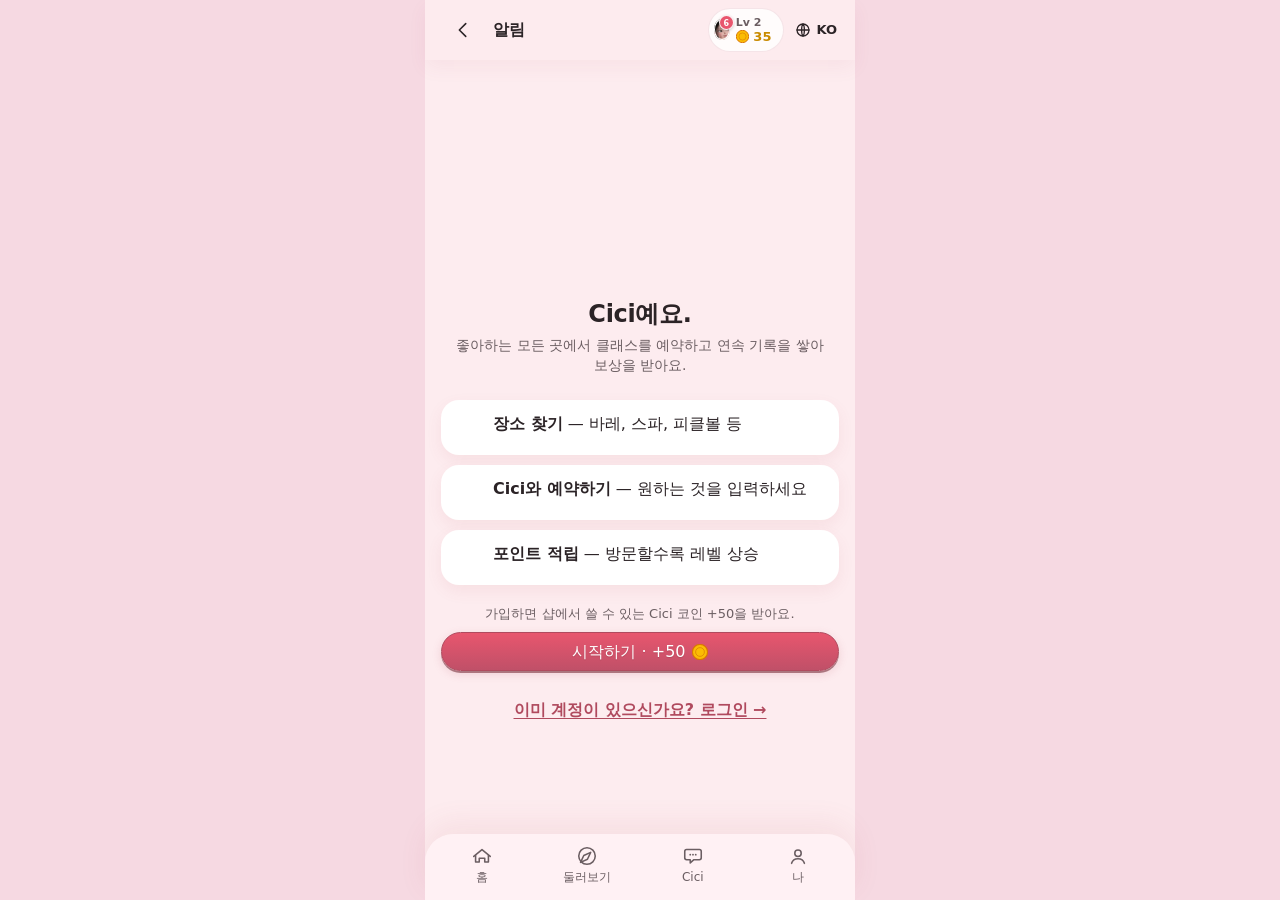
==== platform-app.html @ fe496bf2 "Replace the Studio outfit with Glow. The level-2 look now uses the Glow still and video_7.mp4. Its u" ====
<!doctype html>
<html lang="en">
<head>
<meta charset="utf-8">
<meta name="viewport" content="width=device-width,initial-scale=1,viewport-fit=cover">
<title>Cici · multi-store member app (prototype)</title>
<meta name="description" content="Clickable prototype: one member account across many small businesses, booking by tap, sentence or demo call. Sample data only.">
<style>
:root{--cream:#F7F1EA;--card:#FFFDF9;--ink:#2B2326;--sub:#6B5E62;--rasp:#B04A5E;--raspd:#8E3346;--pink:#E98597;--mint:#A8D5C2;--line:#E3D7CC;--tint:#F6E3E7}
*{box-sizing:border-box}
html,body{margin:0;background:#EDE3D8;color:var(--ink);font:16px/1.45 system-ui,-apple-system,"Segoe UI",Roboto,"Noto Sans","Noto Sans KR","Apple SD Gothic Neo",sans-serif;-webkit-text-size-adjust:100%}
#app{max-width:430px;margin:0 auto;min-height:100vh;background:var(--cream);position:relative;padding-bottom:88px}
.skip{position:absolute;left:8px;top:8px;z-index:60;transform:translateY(-200%);min-height:44px;display:inline-flex;align-items:center;background:#fff;color:#3A2E31;padding:10px 16px;border-radius:12px;font-weight:700;text-decoration:underline;white-space:nowrap}.skip:focus{transform:none;outline:3px solid #B04A5E;outline-offset:2px}
header.top{position:sticky;top:0;z-index:5;display:flex;align-items:center;justify-content:space-between;gap:8px;padding:8px 12px 8px 16px;background:rgba(247,241,234,.97);border-bottom:1px solid var(--line)}
.brand{display:flex;align-items:center;gap:8px;font-weight:700;min-width:0}
.brand .nm{width:30px;height:30px;border-radius:10px;background:var(--rasp);color:#fff;display:grid;place-items:center;font-size:15px;flex:none}
.brand span.t{white-space:normal;overflow-wrap:anywhere;line-height:1.2}
.tr{display:flex;gap:4px;flex:none}
.icb{min-width:44px;min-height:44px;border-radius:999px;border:0;background:transparent;display:inline-flex;align-items:center;justify-content:center;gap:4px;position:relative;color:var(--ink);font-weight:600;font-size:13px}
.icb:hover{background:#EFE4DA}
.badge{position:absolute;top:5px;right:5px;min-width:18px;height:18px;border-radius:9px;background:var(--rasp);color:#fff;font-size:11px;line-height:18px;text-align:center;padding:0 4px}
.hud{display:inline-flex;align-items:center;gap:6px;background:rgba(255,255,255,.82);backdrop-filter:blur(6px);-webkit-backdrop-filter:blur(6px);border-radius:99px;padding:5px 12px 5px 5px;border:1.5px solid rgba(176,74,94,.13);cursor:pointer;min-height:44px;font:inherit;color:inherit;vertical-align:middle}
.hud:hover{background:rgba(255,255,255,.95)}
.hud-av{width:34px;height:34px;border-radius:50%;background:#fbe4dd url(assets/nari-cut/thinking.webp) 55% 20%/200% no-repeat;color:transparent;overflow:hidden;border:1.5px solid #fff;flex:none}
.hud-av.frame-silver{outline:2px solid #a8a8b8;outline-offset:1px}
.hud-av.frame-gold{outline:2px solid #E9B44C;outline-offset:1px}
.hud-av.frame-rainbow{outline:2px solid #a855f7;outline-offset:1px}
.hud-av.frame-fire{outline:2px solid #e85c20;outline-offset:1px}
.hud-meta{display:flex;flex-direction:column;line-height:1.2;text-align:left}
.hud-lv{font-size:11px;font-weight:700;color:var(--sub)}
.hud-coin{font-size:13px;font-weight:800;color:#c98b00}
.coin-ic{display:inline-block;width:1em;height:1em;vertical-align:-.15em;flex:none}
.hud-av-wrap{position:relative;flex:none}
.hud-badge{position:absolute;top:-3px;right:-4px;min-width:15px;height:15px;border-radius:99px;background:#E8566E;color:#fff;font-size:8px;font-weight:900;line-height:15px;text-align:center;padding:0 3px;border:1.5px solid rgba(255,255,255,.9);box-shadow:0 1px 3px rgba(0,0,0,.2)}
main{padding:12px 16px 28px;outline:none}
h1{font-size:22px;line-height:1.25;margin:6px 0 12px}
h2{font-size:17px;margin:24px 0 10px;display:flex;justify-content:space-between;align-items:center;gap:8px}
h3{font-size:15px;margin:0 0 4px}
p{margin:0 0 8px}
.sub{color:var(--sub);font-size:14px}
.sm{font-size:13px}
.card{background:var(--card);border:1px solid var(--line);border-radius:18px;padding:14px}
.stack>*+*{margin-top:10px}
.row{display:flex;align-items:center;gap:10px}
.row.top{align-items:flex-start}
.grow{flex:1;min-width:0}
.wrap{flex-wrap:wrap}
button{font:inherit;color:inherit;cursor:pointer}
a{color:var(--rasp)}
.btn{min-height:38px;padding:7px 16px;border-radius:999px;border:1.5px solid var(--rasp);background:var(--rasp);color:#fff;font-weight:500;display:inline-flex;align-items:center;justify-content:center;gap:6px;text-decoration:none}
.btn:hover{background:var(--raspd);border-color:var(--raspd)}
.btn.sec{background:var(--card);color:var(--raspd)}
.btn.sec:hover{background:var(--tint)}
.btn.sec.dk{color:#8E3346} /* PR16 P3: staff Mark attended text >= 4.5:1 */
.btn.ghost{border-color:var(--line);background:var(--card);color:var(--ink);font-weight:500}
.btn.full{width:100%}
.btn[disabled]{opacity:.55;cursor:not-allowed}
.btn.pvoff[disabled]{opacity:1;background:#EFE4DA;border-color:#EFE4DA;color:#2B2326}
.pv-why{color:#8E3346;font-weight:650}
button.tile[aria-pressed=true]{border:1.5px solid var(--rasp);background:var(--tint)}
.link{min-width:44px;background:none;border:0;color:var(--rasp);font-weight:650;min-height:44px;padding:0 4px;text-decoration:underline;text-underline-offset:3px}
.chips{display:flex;gap:8px;flex-wrap:wrap}
.scroll{display:flex;gap:10px;overflow-x:auto;padding:2px 2px 6px;scroll-snap-type:x proximity;margin:0 -16px;padding-left:16px;padding-right:16px}
.chip{min-height:44px;min-width:44px;justify-content:center;padding:8px 14px;border-radius:999px;border:1px solid var(--line);background:var(--card);display:inline-flex;align-items:center;gap:6px;font-size:14px;text-align:left}
.chip:hover{border-color:var(--rasp)}
.scroll .chip{flex:none;white-space:nowrap}
.chip[aria-pressed=true]{border:1.5px solid var(--rasp);background:var(--tint);color:#74283A;font-weight:650}
:focus-visible{outline:3px solid #1F5FAD;outline-offset:2px}
.tag{display:inline-block;font-size:12px;font-weight:650;padding:2px 8px;border-radius:999px;background:#EFE4DA;color:var(--ink);white-space:nowrap}
.tag.ok{background:var(--mint)}
.tag.warn{background:#F3DFC4}
.tag.sp{background:#EDE6F2}
.slogo{display:inline-grid;place-items:center;width:38px;height:38px;border-radius:12px;color:#fff;font-weight:750;font-size:13px;flex:none;letter-spacing:.3px;overflow:hidden}
.slogo.lg{width:54px;height:54px;border-radius:16px;font-size:17px}
.slogo img{width:100%;height:100%;object-fit:cover;display:block}
.ico{width:22px;height:22px;stroke:currentColor;fill:none;stroke-width:1.7;stroke-linecap:round;stroke-linejoin:round;flex:none}
.ico.s{width:18px;height:18px}
nav.tabs{position:fixed;bottom:0;left:50%;transform:translateX(-50%);width:100%;max-width:430px;display:flex;background:var(--card);border-top:1px solid var(--line);padding-bottom:env(safe-area-inset-bottom);z-index:6}
nav.tabs button{flex:1;min-width:0;min-height:62px;border:0;background:none;display:flex;flex-direction:column;align-items:center;justify-content:center;gap:2px;font-size:12px;color:var(--sub)}
nav.tabs button span{white-space:nowrap;max-width:100%}
nav.tabs button[aria-current=page]{color:var(--rasp);font-weight:750}
nav.tabs button{position:relative}.tdot{position:absolute;top:9px;left:calc(50% + 8px);width:9px;height:9px;border-radius:50%;background:var(--rasp)}
.chips.slim{margin:8px 0 6px;flex-wrap:nowrap;overflow-x:auto}.ndiv{text-align:center;font-size:12px;color:var(--sub);margin:10px 0;border-top:1px solid var(--line);padding-top:8px}
.bkrow.hi{outline:2px solid var(--rasp);outline-offset:4px;border-radius:12px}.acts.wrap{display:flex;flex-wrap:wrap;gap:8px;margin-top:8px}.contact{display:flex;gap:8px;width:100%}.contact>.btn{flex:1 1 0;min-width:0;white-space:normal;line-height:1.2;font-size:14px;padding-left:8px;padding-right:8px}
.stars{display:flex;gap:4px}.star{min-width:44px;min-height:44px;border:1px solid var(--line);border-radius:12px;background:var(--card);display:inline-flex;align-items:center;justify-content:center;color:var(--sub)}.star[aria-checked=true]{border-color:var(--rasp)}.star .ico.on{fill:var(--rasp);stroke:var(--rasp)}
nav.tabs button[aria-current=page] .ico{stroke-width:2.2}
/* hero scene card: posters have backgrounds, so they live inside a rounded frame */
.scene{display:flex;gap:0;overflow:hidden;padding:0;border-radius:22px;background:linear-gradient(135deg,#FBEFEA,#F3E7DA)}
.scene .pic{width:42%;max-width:160px;min-height:170px;background:#EFE3D6;flex:none;position:relative}
.scene .pic img,.scene .pic video{position:absolute;inset:0;width:100%;height:100%;object-fit:cover;object-position:50% 18%}
.scene .txt{padding:16px 14px;display:flex;flex-direction:column;justify-content:center;gap:6px;min-width:0}
.scene .who{font-size:12px;font-weight:700;color:var(--raspd);letter-spacing:.4px;text-transform:uppercase}
.scene .bow{position:absolute;right:8px;top:8px;width:26px;height:26px}
.av{width:40px;height:40px;border-radius:50%;overflow:hidden;flex:none;background:#EFE3D6;border:2px solid #fff;box-shadow:0 0 0 1px var(--line)}
.av img{width:100%;height:100%;object-fit:cover;object-position:50% 12%}
.place{min-width:150px;max-width:170px;scroll-snap-align:start;border:1px solid var(--line);background:var(--card);border-radius:18px;padding:12px;text-align:left;display:flex;flex-direction:column;gap:6px;min-height:118px;position:relative}
.place:hover{border-color:var(--rasp)}
.place .n{font-weight:700;font-size:14px;line-height:1.25}
.place .dot{position:absolute;top:10px;right:10px;width:9px;height:9px;border-radius:50%;background:var(--rasp)}
.place.add{align-items:center;justify-content:center;border-style:dashed;color:var(--rasp);font-weight:700;min-width:110px}
.up{display:flex;gap:10px;align-items:flex-start;padding:12px 0;border-top:1px solid var(--line)}
.up:first-child{border-top:0;padding-top:0}
.up .acts{display:flex;gap:6px;flex-wrap:wrap;margin-top:8px}
.mis{display:flex;align-items:center;gap:10px;padding:8px 0;border-top:1px solid var(--line)}
.mis:first-of-type{border-top:0}
.mis .ck{width:28px;height:28px;border-radius:50%;border:2px solid var(--line);display:grid;place-items:center;flex:none}
.mis.done .ck{background:var(--mint);border-color:var(--mint)}
.mis.done .mt{text-decoration:line-through;color:var(--sub)}
.bar{height:10px;border-radius:5px;background:#EADFD4;overflow:hidden}
.bar i{display:block;height:100%;background:var(--rasp);border-radius:5px}
.week{display:flex;gap:6px}
.week span{flex:1;text-align:center;font-size:11px;color:var(--sub)}
.week b{display:block;height:24px;border-radius:8px;background:#EADFD4;margin-bottom:3px}
.week b.on{background:var(--mint)}
.week b.rest{background:repeating-linear-gradient(45deg,#D6EADF,#D6EADF 4px,#EEF6F1 4px,#EEF6F1 8px)}
.pol{display:grid;grid-template-columns:auto 1fr;gap:6px 10px;font-size:14px;margin:0}
.pol dt{color:var(--sub)}.pol dd{margin:0;font-weight:600}
.ytiles{display:grid;grid-template-columns:repeat(3,1fr);gap:10px;margin-top:12px}
.ytile{display:flex;flex-direction:column;align-items:flex-start;gap:4px;min-height:104px;padding:14px 12px;border:0;border-radius:20px;background:var(--card);box-shadow:0 4px 16px rgba(176,74,94,.07);font:inherit;color:inherit;text-align:left}
.ytile .ico{color:#B04A5E;width:26px;height:26px}.ytile b{font-size:15px;line-height:1.2}
.pgh{margin:4px 0 8px;font-size:22px}.seg{margin-bottom:10px}
.pv-c{display:block;padding:4px 0}.pv-c+.pv-c{border-top:1px solid var(--line);padding-top:12px}.pv-c .vtx{width:100%}.pv-c .vuse{margin-top:10px}.pv-c .vcan{display:block;margin:6px auto 0;min-height:44px;font-size:14px;padding:6px 14px}
.svc{display:flex;align-items:center;gap:10px;padding:10px 12px;border:1px solid var(--line);border-radius:14px;background:var(--card);width:100%;text-align:left;min-height:56px}
.svc:hover{border-color:var(--rasp)}
.svc .pr{font-weight:700;white-space:nowrap}
.slot{display:flex;align-items:center;gap:10px;width:100%;text-align:left;padding:10px 12px;border:1px solid var(--line);border-radius:14px;background:var(--card);min-height:56px}
.slot:hover{border-color:var(--rasp)}
.slot .tm{font-weight:750;font-size:17px;min-width:56px}
.slot[disabled]{opacity:.6;cursor:not-allowed}
.opt{margin:12px 0 4px;font-size:13px;font-weight:700;color:var(--sub)}
.sheet-bg{position:fixed;inset:0;background:rgba(43,35,38,.45);display:flex;align-items:flex-end;justify-content:center;z-index:20}
.sheet{background:var(--cream);width:100%;max-width:430px;max-height:90vh;overflow:auto;border-radius:22px 22px 0 0;padding:14px 16px 22px;box-shadow:0 -8px 30px rgba(0,0,0,.12)}
.sheet .hd{display:flex;align-items:center;gap:10px;margin-bottom:10px}
.sheet .hd h2{margin:0;flex:1;font-size:18px}
.storebar{display:flex;align-items:center;gap:10px;padding:10px 12px;border-radius:14px;color:#fff}
.storebar .sn{font-weight:750}
.storebar .sa{font-size:13px;opacity:.95}
.conf{display:grid;grid-template-columns:auto 1fr;gap:8px 12px;font-size:14px;margin:12px 0}
.conf dt{color:var(--sub)}.conf dd{margin:0;font-weight:600}
.conf .tot{font-size:18px;font-weight:800}
.toast{position:fixed;left:50%;transform:translateX(-50%);bottom:88px;z-index:30;background:var(--ink);color:#fff;border-radius:14px;padding:6px 6px 6px 14px;display:flex;align-items:center;gap:8px;max-width:400px;width:calc(100% - 24px);box-shadow:0 6px 20px rgba(0,0,0,.2)}
.toast[hidden]{display:none}
.toast .tx{flex:1;font-size:14px;padding:6px 0}
.toast button{min-height:44px;border:0;background:transparent;color:#FFD3DC;font-weight:750;padding:0 12px;text-decoration:underline}
.chatbox{display:flex;gap:8px;align-items:flex-end}
.helpft{display:flex;justify-content:center;margin:2px 0 0}.helplink{min-height:44px;min-width:44px;padding:0 12px;border:0;background:none;color:#5E5357;font:inherit;font-size:13px;text-decoration:underline;text-underline-offset:3px}.helplink:focus-visible{outline:3px solid #3A2E31;outline-offset:2px}
.sosbar{display:flex;align-items:center;justify-content:space-between;gap:8px;margin:0 0 8px;padding:0 0 0 12px;border:1px solid #D9C7BF;border-radius:999px;background:#FBF6F1;color:#3A2E31;font-size:13px;line-height:1.2}
.sosbar span{min-width:0;padding:4px 0}
.sosbtn{flex:none;min-height:44px;min-width:44px;padding:0 14px;border-radius:999px;border:0;background:#B04A5E;color:#fff;font-weight:700;font-size:13px;white-space:nowrap}
.sosbtn:focus-visible,.sosmini:focus-visible{outline:3px solid #3A2E31;outline-offset:2px}
.sosmini{display:block;min-height:44px;margin:2px 0 -8px;padding:12px 0;line-height:1.3;border:0;background:none;color:#8A3446;font-size:12px;text-align:left}
.chatbox textarea,.inp{flex:1;min-width:0;text-overflow:ellipsis;min-height:48px;max-height:120px;border:1.5px solid #F0C9D3;border-radius:22px;padding:12px 14px;background:#FFFBFC;font:inherit;resize:none;color:var(--ink);box-shadow:0 1px 2px rgba(176,74,94,.04)}
.chatbox textarea:focus,.inp:focus{border-color:#E8A0B0;outline:2px solid #E98597;outline-offset:3px;box-shadow:0 0 0 4px rgba(233,133,151,.22)}
.send{min-width:48px;min-height:48px;border-radius:50%;border:0;background:var(--rasp);color:#fff;display:grid;place-items:center}
.thread{display:flex;flex-direction:column;gap:10px;margin:12px 0}
.msg{max-width:88%;padding:10px 13px;border-radius:22px;font-size:15px}
.msg.me{align-self:flex-end;background:var(--rasp);color:#fff;border-radius:22px;box-shadow:0 6px 16px rgba(142,51,70,.16)}
.msg.n{align-self:flex-start;background:#fff;border:0;border-radius:22px;box-shadow:0 8px 20px rgba(176,74,94,.10)}
.nrow{display:flex;gap:8px;align-items:flex-end;align-self:flex-start;max-width:96%}
.nrow .av{width:32px;height:32px}
.mcard{margin-top:8px;border:1px solid var(--line);border-radius:14px;padding:10px;background:var(--cream)}
.mcard.care{border-color:#C9B9AE;background:#FBF6F1}
.src{font-size:12px;color:var(--sub);margin-top:6px}
.mchips{display:flex;flex-wrap:wrap;gap:6px;margin:4px 0 0 40px}
.demo{display:inline-flex;align-items:center;gap:6px;font-size:12px;font-weight:700;color:#5A4A2C;background:#F3E6C9;padding:3px 9px;border-radius:999px}
.spons{}
.scroll{scrollbar-width:none}.scroll::-webkit-scrollbar{display:none}
.dinit span{font-size:26px;font-weight:800;letter-spacing:1px;color:#3A2E31}
.splabel{font-size:12px;font-weight:650;color:#6B5E62}
.dsearch{display:flex;gap:8px;align-items:center}.dsearch .inp{flex:1;min-width:0}
.cover{height:84px;border-radius:18px 18px 0 0;margin:-14px -14px 12px;position:relative}
.qr{width:180px;height:180px;margin:12px auto;display:block;background:#fff;padding:10px;border-radius:12px;border:1px solid var(--line)}
.vf{height:220px;border-radius:18px;background:#2B2326;position:relative;margin:8px 0 12px;display:grid;place-items:center;color:#F7F1EA;font-size:14px;text-align:center;padding:20px}
.vf:before{content:"";position:absolute;inset:40px 70px;border:3px solid #F7F1EA;border-radius:16px;opacity:.85}
.tiles{display:grid;grid-template-columns:repeat(2,1fr);gap:10px}
.tile{border:1px solid var(--line);border-radius:16px;padding:12px;background:var(--card);display:flex;flex-direction:column;gap:6px;min-height:104px}
.tile .ic{width:40px;height:40px;border-radius:12px;background:#F2E8DE;display:grid;place-items:center;color:var(--raspd)}
.tile .ic .wear-acc{width:30px;height:30px;margin:0;vertical-align:middle}
.tile.lock{background:#F6F0EA;color:var(--sub)}
/* call screen */
.dcard{padding:10px}.dcard.sel{border-color:var(--rasp);box-shadow:0 0 0 2px #F0C9D2}.dhit{display:flex;gap:10px;width:100%;text-align:left;background:none;border:0;padding:0;min-height:44px}.dtx{min-width:0;flex:1;line-height:1.5}
.dphoto{width:92px;height:92px;border-radius:14px;flex:none;display:grid;place-items:center;color:#4A3F42;position:relative}.dphoto .ico{width:30px;height:30px}.adtag{position:absolute;left:6px;top:6px;background:#fff;font-size:11px}
.dmap{width:100%;height:auto;display:block;margin-top:6px}.pin{cursor:pointer}.pin:focus-visible{outline:3px solid #1F5FAD}
.journey{width:100%;height:auto;display:block}
.vh{position:absolute!important;width:1px;height:1px;overflow:hidden;clip:rect(0 0 0 0);white-space:nowrap}
@media (prefers-reduced-motion:no-preference){.sheet{animation:up .22s ease-out}@keyframes up{from{transform:translateY(24px);opacity:.6}to{transform:none;opacity:1}}}
@media (max-width:350px){main{padding:10px 12px 24px}.scroll{margin:0 -12px;padding-left:12px;padding-right:12px}.scene .pic{width:38%}h1{font-size:20px}nav.tabs button{font-size:11px;letter-spacing:-.2px;padding:0 1px}.brand span.t{font-size:15px}.tr .icb{min-width:44px;padding:0 4px}h2{flex-wrap:wrap}.chip{padding:8px 11px}}

/* ===== playful restyle (young, soft blush; raspberry #B04A5E for text/buttons, #E98597 decoration only) ===== */
:root{--cream:#FDECEF;--card:#FFFFFF;--line:#F0D3DB;--tint:#FDE8EE;--bg:#FFFFFF}
html,body{background:#F6D9E2}
#app{background:#FDECEF}
header.top{background:rgba(253,236,239,.96);border-bottom:0;box-shadow:0 8px 18px rgba(176,74,94,.06);z-index:15}
h1{font-weight:850;letter-spacing:-.3px;font-size:24px}
h2{font-weight:800;font-size:18px;margin:28px 0 12px}
.card{border-radius:22px;border:0;box-shadow:0 6px 22px rgba(176,74,94,.08),0 1px 0 rgba(176,74,94,.04);padding:16px}
.btn{border-radius:999px;font-weight:500;background:linear-gradient(180deg,#E8566E 0%,#C05068 100%);box-shadow:0 2px 0 rgba(100,20,35,.5),0 3px 10px rgba(176,74,94,.18);text-shadow:0 1px 1px rgba(0,0,0,.12)}
.btn:active{transform:translateY(1px);box-shadow:0 1px 0 rgba(100,20,35,.5),0 1px 4px rgba(176,74,94,.1)}
.btn:hover:not(:active){background:linear-gradient(180deg,#F06880 0%,#C05068 100%)}
.btn.sec,.btn.ghost{background:var(--card);box-shadow:none;text-shadow:none;font-weight:500}
.btn.sec:active,.btn.ghost:active{transform:none}
.sbtns .sbuy{background:linear-gradient(180deg,#E8566E 0%,#C05068 100%);box-shadow:0 2px 0 rgba(100,20,35,.5);text-shadow:0 1px 1px rgba(0,0,0,.12);font-weight:500}
.sbtns .sbuy:active{transform:translateY(1px);box-shadow:0 1px 0 rgba(100,20,35,.5)}
.sbtns .sequip{background:linear-gradient(180deg,#5a5a6a 0%,#3a3a48 100%);box-shadow:0 2px 0 rgba(0,0,0,.35);font-weight:500}
.sbtns .sequip:active{transform:translateY(1px);box-shadow:0 1px 0 rgba(0,0,0,.35)}
.chip{border-radius:999px;border:1.5px solid var(--line);background:#fff}
.tag{border-radius:999px;background:#FCE4E2}
.tag.ok{background:#D9F0E6}
.svc,.slot,.place,.tile{border-radius:20px;border:0;box-shadow:0 4px 16px rgba(176,74,94,.07)}
.scene{border-radius:24px;background:linear-gradient(135deg,#F8D5DE 0%,#FDECEF 100%);box-shadow:0 10px 30px rgba(233,133,151,.18)}
.scene .pic{background:transparent;width:48%;max-width:190px;min-height:230px}
html{min-height:100%;background:#F6D9E2}
.scene .pic img:not(.cut),.cici-blend{mix-blend-mode:multiply;-webkit-mask-image:radial-gradient(ellipse 72% 78% at 50% 42%,#000 62%,transparent 100%);mask-image:radial-gradient(ellipse 72% 78% at 50% 42%,#000 62%,transparent 100%)}
.scene .pic img:not(.cut){animation:nfloat 4s ease-in-out infinite}
.cut{display:block;background:transparent}
.scene .pic .cut{position:absolute;inset:auto 0 0 0;width:100%;height:100%;object-fit:contain;object-position:50% 100%;mix-blend-mode:normal;-webkit-mask-image:none;mask-image:none}
.nempty .cut{width:auto;height:96px;max-width:96px;object-fit:contain;flex:none}
.nthink .cut{width:40px;height:40px;border-radius:50%;object-fit:cover;object-position:50% 20%;background:#FFE4E8;flex:none}
.nthink.big{flex-wrap:wrap}.nthink.big .cut{width:120px;height:120px;margin-right:calc(100% - 120px);border-radius:0;background:transparent;object-fit:contain;-webkit-mask-image:linear-gradient(#000 80%,transparent);mask-image:linear-gradient(#000 80%,transparent)}
.toast.win{padding-left:8px;background:#fff;color:var(--ink);border:1.5px solid #F3C9D2;box-shadow:0 8px 24px rgba(176,74,94,.22)}.toast.win .tx{font-weight:650}.toast.win button{color:var(--raspd)}.tcut{flex:none;width:56px;height:76px;margin:-30px 0 -4px;display:block}.tcut .cut{width:56px;height:76px;object-fit:contain;object-position:50% 100%}
html:lang(ko) body{word-break:keep-all;overflow-wrap:anywhere}
.cut-note{width:72px;height:auto;flex:none}
/* polish: Cici tab like a chat app (input pinned above the tab bar), store action row */
#view.cici-v{display:flex;flex-direction:column;min-height:calc(100dvh - 60px - 66px - env(safe-area-inset-bottom));padding-bottom:0}
#app:has(#view.cici-v){padding-bottom:calc(66px + env(safe-area-inset-bottom))}
#view.cici-v .dock{margin-top:auto;position:sticky;bottom:calc(66px + env(safe-area-inset-bottom));z-index:4;margin-left:-16px;margin-right:-16px;padding:8px 16px 0;background:transparent;box-shadow:none;-webkit-backdrop-filter:blur(18px);backdrop-filter:blur(18px)}
#view.cici-v .dock .helplink{color:#3A2E31;background:rgba(255,253,249,.92);border-radius:999px}
@media (max-width:350px){#view.cici-v .dock{margin-left:-12px;margin-right:-12px;padding-left:12px;padding-right:12px}}
.nhero{position:relative;display:flex;flex-direction:column;align-items:center;gap:10px;margin:4px 0 14px;text-align:center}
.nhero-cut{width:auto;height:200px;max-width:60%;object-fit:contain}
.nhero .msg.n{max-width:100%;text-align:center;font-size:16px;line-height:1.45;padding:12px 16px}
.chip.sug{background:#FFF8F9;border:1.5px dashed #E9B3BF;color:#8E3346;font-size:14px;box-shadow:none}
.sacts{display:flex;flex-direction:column;gap:10px}.sact3{display:grid;grid-template-columns:repeat(auto-fit,minmax(0,1fr));gap:8px}
.btn.sact{flex-direction:column;gap:2px;min-height:60px;padding:8px 4px;border-radius:16px;font-size:13px;white-space:nowrap;box-shadow:none;border-color:#F0D3D9;background:#fff;color:var(--ink)}
.btn.sact svg{color:var(--rasp)}
.btn,.chip{white-space:nowrap}
#pv-streak{margin:12px 0}.sk-cici{width:64px;height:64px;object-fit:contain;flex:none}.sk-n{font-size:28px;line-height:1.1;color:#8E3346}
.sk-dots{display:grid;grid-template-columns:repeat(14,minmax(0,1fr));gap:4px;margin-top:10px}.sk-d{aspect-ratio:1;border-radius:50%;border:1.5px solid #D9C3C9;display:flex;align-items:center;justify-content:center;max-width:22px}
.sk-d.on{background:#B04A5E;border-color:#B04A5E}.sk-d.rest{background:#EFE7EA;border-color:#C9B8BE}.sk-d.rest svg{width:70%;height:70%}.sk-d.today{border-style:dashed;border-color:#8E3346}
.sk-kakao{background:#FEE500;color:#191600;border-color:#FEE500}
#wintoast{position:fixed;z-index:16;left:50%;width:min(360px,calc(100% - 24px));transform:translate(-50%,14px);opacity:0;display:flex;align-items:center;gap:10px;padding:8px 14px 8px 8px;border-radius:16px;background:#fff;border:1.5px solid #F3C9D2;box-shadow:0 8px 24px rgba(176,74,94,.22);color:var(--ink);cursor:pointer;transition:transform .28s cubic-bezier(.2,.9,.3,1),opacity .28s}
#wintoast.in{transform:translate(-50%,0);opacity:1}#wintoast[hidden]{display:none}
#wintoast .wthumb{flex:none;width:40px;height:48px}#wintoast .wthumb .cut{width:40px;height:48px;object-fit:contain;object-position:50% 100%}
#wintoast .wtx{display:flex;flex-direction:column;min-width:0}#wintoast .wamt{font-size:17px;color:#B04A5E;line-height:1.2}#wintoast .wwhy{font-size:13px;color:var(--sub);white-space:nowrap;overflow:hidden;text-overflow:ellipsis}

@media (prefers-reduced-motion: reduce){#wintoast{transition:none;transform:translate(-50%,0)}}
/* MVP character-first Home + unlock */
.chome{position:relative;display:block;overflow:hidden;height:380px;padding:0;text-align:center}
#home-cici>video,#home-cici>img{position:absolute;inset:0;width:100%;height:100%;object-fit:cover;object-position:50% 0%;z-index:0}
#home-cici::after{content:"";position:absolute;inset:auto 0 0 0;height:140px;background:linear-gradient(to top,rgba(43,35,38,.45),transparent);z-index:1;pointer-events:none}
.chome .cpic{position:absolute;top:12px;right:12px;width:52px;height:66px;z-index:3}
.chome .cpic .cut,.chome .cpic video,.chome .cpic img{width:100%;height:100%;object-fit:contain}
.chome .cg{font-size:18px}
#home-cici .lvlbar{position:absolute;bottom:0;left:0;right:0;margin:0;border-radius:0;border:0;padding:10px 16px 14px;background:rgba(255,255,255,.12);backdrop-filter:none;box-shadow:none;z-index:3;color:#fff}
#home-cici .lvlbar .sub{color:rgba(255,255,255,.75)}
#home-cici .lvlbar .bar{background:rgba(255,255,255,.25)}
#home-cici .lvlbar .bar i{background:#fff}
.wear-acc{display:inline-block;width:16px;height:16px;vertical-align:-3px;margin-right:4px;flex:none} /* acc-fix: never drawn over Cici's body/face */
.wear-acc.frame{position:absolute;right:0;bottom:0;width:34px;height:34px;margin:0;padding:6px;box-sizing:border-box;border-radius:50%;background:#fff;box-shadow:0 1px 4px rgba(176,74,94,.25)}
.wear-tag{display:inline-flex;align-items:center;min-height:28px;padding:0 10px;border-radius:999px;background:#F6E3E7;color:#8E3346;font-size:13px;font-weight:650}
.lvlbar{margin-top:14px}.lvlbar .bar{margin-top:8px}
.munlock{position:fixed;inset:0;z-index:40;display:flex;align-items:center;justify-content:center;background:rgba(43,35,38,.5);padding:24px}
.munlock .box{background:#FFFDF9;border-radius:20px;padding:18px 16px;max-width:330px;width:100%;text-align:center}
.munlock .cpic{position:relative;width:150px;height:180px;margin:0 auto 6px}.munlock .cpic .cut,.munlock .cpic video,.munlock .cpic img{width:100%;height:100%;object-fit:contain}
.munlock .wear-acc.frame{right:0;bottom:0}
.cav-h{position:relative;display:inline-block}.cav-h .wear-acc{position:absolute;bottom:-4px;right:-6px;top:auto;width:18px;height:18px;margin:0;padding:2px;box-sizing:border-box;border-radius:50%;background:#fff} 
/* post-merge polish */ .ptsbtn{display:inline-flex;align-items:center;gap:4px;max-width:100%;min-height:44px;padding:0;margin:0;border:0;background:none;color:inherit;font:inherit;cursor:pointer;text-align:left}.ptsbtn svg{width:16px;height:16px;flex:none;color:#B04A5E} input.cb44{-webkit-appearance:none;appearance:none;width:44px;height:44px;margin:0 0 0 -10px;flex:none;cursor:pointer;border:0;background:center/22px 22px no-repeat url("data:image/svg+xml,%3Csvg xmlns='http://www.w3.org/2000/svg' viewBox='0 0 22 22'%3E%3Crect x='1' y='1' width='20' height='20' rx='5' fill='%23fff' stroke='%23767676' stroke-width='2'/%3E%3C/svg%3E")} input.cb44:checked{background-image:url("data:image/svg+xml,%3Csvg xmlns='http://www.w3.org/2000/svg' viewBox='0 0 22 22'%3E%3Crect x='0' y='0' width='22' height='22' rx='5' fill='%23B04A5E'/%3E%3Cpath d='M5.5 11.5l3.5 3.5 7.5-8' fill='none' stroke='%23fff' stroke-width='2.5' stroke-linecap='round' stroke-linejoin='round'/%3E%3C/svg%3E")} input.cb44:focus-visible{outline:3px solid #B04A5E;outline-offset:-6px;border-radius:10px}input.cb44:disabled{opacity:.5;cursor:default} .pv-v{flex-wrap:wrap;row-gap:8px}.pv-v>.grow{flex:1 1 170px;min-width:0}.pv-v>.btn{flex:none;white-space:nowrap;margin-left:auto} 
@keyframes wpin{from{transform:scale(.6);opacity:0}to{transform:none;opacity:1}}
body:has(#view.cici-v) .toast{bottom:calc(196px + env(safe-area-inset-bottom))} /* on the Cici tab the toast sits above the docked input */
.scene .who{color:#8E3346}
.msg,.msg.me,.msg.n{border-radius:22px}.msg.n{border:0;background:#fff;box-shadow:0 8px 20px rgba(176,74,94,.10)}
.nrow .msg.n,.nhero .msg.n{position:relative}
.nrow .msg.n::after,.nhero .msg.n::after{content:"";position:absolute;width:14px;height:14px;border-radius:50%;background:#fff;box-shadow:0 6px 8px -4px rgba(176,74,94,.16)}
.nrow .msg.n::after{left:14px;bottom:-5px}
.nhero .msg.n::after{left:50%;top:-6px;transform:translateX(-50%)}
.chome .cg{position:absolute;bottom:72px;left:50%;transform:translateX(-50%);margin:0;padding:10px 18px;background:rgba(255,255,255,.12);border-radius:28px;box-shadow:none;white-space:nowrap;z-index:3;color:#fff;backdrop-filter:none}
.chome .cg::before{display:none}
#home-cici #home-wear{display:none}
.sheet{border-radius:28px 28px 0 0;background:#FFF8F6;animation:sheetup .28s cubic-bezier(.2,.9,.3,1.2)}
.sheet-bg{animation:fadein .2s ease}
#view{animation:viewin .25s ease}
nav.tabs{z-index:15;border-top:0;background:#FFF1F4;box-shadow:0 -12px 28px rgba(176,74,94,.08);border-radius:28px 28px 0 0;padding:6px 6px calc(8px + env(safe-area-inset-bottom));gap:4px}
nav.tabs button{border-radius:18px;min-height:52px}
nav.tabs button[aria-current=page]{background:#fff;color:var(--rasp);box-shadow:0 6px 16px rgba(176,74,94,.14)}
nav.tabs button[aria-current=page] svg{transform:translateY(-1px) scale(1.08);transition:transform .25s cubic-bezier(.3,1.6,.5,1)}
button{transition:transform .15s cubic-bezier(.3,1.6,.5,1)}
button:active:not([disabled]){transform:scale(.94)}
.nempty{display:flex;align-items:center;gap:12px}.nempty img{width:72px;height:96px;object-fit:cover;object-position:50% 15%;flex:none}
.nthink{display:none;align-items:center;gap:8px;margin:6px 0;color:#6B5E62;font-size:14px}.nthink.on{display:flex}
.nthink img{width:40px;height:40px;border-radius:50%;object-fit:cover;object-position:50% 12%;background:#FFE4E8}
.nthink i{width:6px;height:6px;border-radius:50%;background:#E98597;display:inline-block;animation:dot 1s infinite}.nthink i:nth-child(3){animation-delay:.15s}.nthink i:nth-child(4){animation-delay:.3s}
.cheerpop{position:fixed;left:50%;bottom:120px;transform:translateX(-50%);width:140px;z-index:31;pointer-events:none;animation:pop 1.6s cubic-bezier(.3,1.6,.5,1) forwards}
.confetti{position:fixed;inset:0;pointer-events:none;z-index:12;overflow:hidden}.confetti b{position:absolute;top:-12px;width:9px;height:14px;border-radius:3px;animation:fall 1.4s ease-in forwards}
@keyframes nfloat{50%{transform:translateY(-5px)}}@keyframes sheetup{from{transform:translateY(40px);opacity:.4}}@keyframes fadein{from{opacity:0}}@keyframes viewin{from{opacity:.4;transform:translateY(6px)}}
@keyframes dot{50%{transform:translateY(-4px);opacity:.5}}@keyframes pop{0%{transform:translate(-50%,40px) scale(.6);opacity:0}20%{transform:translate(-50%,0) scale(1.05);opacity:1}80%{opacity:1}100%{opacity:0;transform:translate(-50%,-10px)}}
@keyframes fall{to{transform:translateY(105vh) rotate(540deg)}}
@media (prefers-reduced-motion:reduce){*,*::before,*::after{animation:none!important;transition:none!important}.cheerpop,.confetti{display:none}}

/* Discover v2: photo-first cards (sample photos) */
.dfrow{display:flex;gap:8px;align-items:center;margin-top:10px}.dfrow .dchips{flex:1;margin:0 -16px 0 0;padding-left:2px;gap:6px}
.dchips .chip{border:0;background:#F7EEF0;color:#4A3F42;padding:6px 12px;font-size:13.5px;box-shadow:none}.dchips .chip .ico{width:16px;height:16px}
.dchips .chip[aria-pressed=true]{background:#B04A5E;color:#fff;border:0;font-weight:650}
.dfbtn{position:relative;flex:none;border:0;background:#F7EEF0;border-radius:999px;color:#4A3F42}.dfbtn[aria-pressed=true]{background:#B04A5E;color:#fff}
.dfn{position:absolute;top:2px;right:2px;min-width:16px;height:16px;border-radius:8px;background:#fff;color:#8E3346;font-size:11px;font-weight:700;line-height:16px;text-align:center;box-shadow:0 0 0 1px #B04A5E}
.dlist{display:flex;flex-direction:column;gap:14px;margin-top:10px}
.dcard{padding:0;background:none;border:0;box-shadow:none}.dcard.sel .dphoto{box-shadow:0 0 0 3px #B04A5E}
.dhit{display:block;position:relative;width:100%;padding:0;border:0;background:none;text-align:left;border-radius:16px}
.dphoto{width:100%;height:auto;aspect-ratio:16/10;border-radius:16px;overflow:hidden;background:#F7EEF0;display:block;position:relative}
.dimg{width:100%;height:100%;object-fit:cover;display:block}
.dinit{display:grid;place-items:center}
.dov{position:absolute;display:inline-flex;align-items:center;gap:4px;border-radius:999px;font-size:12px;font-weight:650;padding:4px 9px;white-space:nowrap}
.dov.dj{left:10px;top:10px;background:rgba(255,255,255,.94);color:#8E3346}.dov.dj .ico{width:13px;height:13px;fill:#B04A5E;stroke:#B04A5E}
.dov.splabel{left:10px;bottom:10px;background:rgba(43,35,38,.72);color:#fff;font-weight:600;font-size:11.5px}
.dbody{display:flex;align-items:center;gap:10px;padding:8px 2px 0}.dtx{min-width:0;flex:1;line-height:1.35}
.dname{display:block;font-size:16px;overflow-wrap:anywhere}.dmeta{font-size:13px;color:#6B5E62}
@media (max-width:350px){.dfrow .dchips{margin-right:-12px}}
.dslot{flex:none;min-height:44px;min-width:44px;display:inline-flex;align-items:center;gap:4px;padding:0 12px;border-radius:999px;border:1.5px solid #E9B3BF;background:#FFF8F9;color:#8E3346;font-size:13px;font-weight:650;white-space:nowrap}
.dslot .ico{width:14px;height:14px}.dslot:hover{border-color:#B04A5E}.dnone{flex:none}
.cover.hero{height:auto;aspect-ratio:16/9;overflow:hidden;background:#F7EEF0}.himg{width:100%;height:100%;object-fit:cover;display:block}
.hsample{position:absolute;right:10px;bottom:10px;background:rgba(43,35,38,.72);color:#fff;font-size:11.5px;font-weight:600;border-radius:999px;padding:3px 9px}
.sr{position:absolute;width:1px;height:1px;overflow:hidden;clip:rect(0 0 0 0);white-space:nowrap}
.p2room .p2floor{display:flex;gap:12px;align-items:flex-end;background:linear-gradient(180deg,#FBF3EC 0 62%,#EAD9CB 62%);border-radius:14px;padding:10px;min-height:120px}
.p2items{display:flex;flex-wrap:wrap;gap:6px;flex:1;align-items:flex-end}.p2it{display:inline-grid;place-items:center}
.p2char{position:relative;display:inline-block;border-radius:50%;background:radial-gradient(circle at 50% 40%,#fff 0 35%,var(--sk) 36%);overflow:hidden;flex:none}.p2char .cut{width:100%;height:100%;object-fit:contain}
.p2sw{display:inline-block;width:16px;height:16px;border-radius:50%;margin-right:6px;border:1px solid var(--line);vertical-align:-3px}
.p2brand{color:#74283A;font-weight:650}.p2two .btn{min-width:0;white-space:normal}.p2two{display:grid;grid-template-columns:minmax(0,1fr) minmax(0,1fr);gap:8px;margin-top:8px}.p2pts{display:inline-flex;align-items:center;gap:4px;flex-wrap:wrap}.p2ptsic{flex:none}.chip.p2lock{color:var(--sub);background:#F6F0EA}
/* acc-fix: hair is a tint chip, never a shape on the face */ .p2hair{display:inline-block;width:12px;height:12px;border-radius:50%;border:2px solid #fff;box-shadow:0 0 0 1px rgba(142,51,70,.35);margin-right:4px;vertical-align:-2px;flex:none}
#cici-hd-av .p2hair{position:absolute;left:-6px;bottom:-4px;margin:0}
.chome .cpic.p2sk{border-radius:50% 50% 24px 24px}
.p2wrap{position:relative;display:inline-block;flex:none}.p2wrap .p2hair{position:absolute;left:0;bottom:0;margin:0;width:16px;height:16px}.p2wrap .wear-acc{position:absolute;right:0;bottom:0;margin:0;width:22px;height:22px;padding:3px;box-sizing:border-box;border-radius:50%;background:#fff}
/* ===== CICI SHOP ===== */
/* ── Cici Shop ──────────────────────────────────── */
.shop-head{display:flex;align-items:center;justify-content:space-between;margin-bottom:14px}.shop-head h2{margin:0}
.shop-balance{display:inline-flex;align-items:center;gap:5px;background:#fff9e6;border:1.5px solid #E9B44C;border-radius:99px;padding:5px 14px;font-size:14px;font-weight:800;color:#7a5c00}
/* preview panel — shows current equipped look */
.shop-prev{border-radius:22px;padding:14px 16px;margin-bottom:16px;display:flex;align-items:center;gap:14px;position:relative;overflow:hidden;border:1.5px solid rgba(255,255,255,.5)}
.shop-prev .sp-fig{position:relative;width:68px;height:84px;flex:none}
.shop-prev .sp-fig .cut{width:68px;height:84px;object-fit:contain;object-position:50% 100%}
.shop-prev .sp-fig .ccbadge{right:-2px;bottom:0;font-size:14px}
.shop-prev .sp-av{width:48px;height:48px;border-radius:50%;background:#fbe4dd url(assets/nari-cut/thinking.webp) 55% 20%/200% no-repeat;color:transparent;overflow:hidden;border:2px solid #fff;box-shadow:0 2px 8px rgba(0,0,0,.08);flex:none;align-self:center}
.shop-prev .sp-meta{flex:1;min-width:0}
.shop-prev .sp-title{font-size:15px;font-weight:800;margin-bottom:3px}
.shop-prev .sp-sub{font-size:12px;opacity:.65;line-height:1.4}
/* category filter chips */
.shop-cats{display:flex;gap:6px;overflow-x:auto;padding-bottom:2px;margin-bottom:14px;scrollbar-width:none}.shop-cats::-webkit-scrollbar{display:none}
.shop-cats button{flex:none;border:1.5px solid var(--line);background:var(--bg);border-radius:99px;padding:6px 14px;font-size:13px;font-weight:700;color:var(--sub);white-space:nowrap;cursor:pointer}
.shop-cats button.on{background:var(--ink);border-color:var(--ink);color:#fff}
/* item grid */
.shop-grid{display:grid;grid-template-columns:1fr 1fr;gap:10px}
.shop-item{background:var(--bg);border:1.5px solid var(--line);border-radius:18px;padding:10px 10px 12px;display:flex;flex-direction:column;align-items:center;position:relative;overflow:hidden}
.shop-item.owned{border-color:#a8d5b8}
.shop-item.equipped-item{border-color:#E9B44C;box-shadow:0 0 0 3px rgba(233,180,76,.15)}
/* visual swatch — top of each card */
.swatch{width:100%;height:80px;border-radius:12px;margin-bottom:8px;display:flex;align-items:center;justify-content:center;font-size:32px;overflow:hidden;position:relative;flex-shrink:0;background:var(--line)}
.swatch-fav{width:44px;height:44px;border-radius:50%;background:#fbe4dd url(assets/nari-cut/thinking.webp) 55% 20%/200% no-repeat;color:transparent;overflow:hidden}
.swatch-comp{background:var(--tint)}
.swatch-music{background:linear-gradient(135deg,#f5f3ff,#ddd6fe)}
.swatch-boost{background:linear-gradient(135deg,#fefce8,#fde68a)}
.seq-check{position:absolute;top:7px;right:7px;width:20px;height:20px;border-radius:50%;background:#E9B44C;color:#fff;font-size:11px;font-weight:900;display:grid;place-items:center}
.shop-item .snm{font-size:13px;font-weight:800;text-align:center;margin-bottom:3px;line-height:1.2}
.srarity{font-size:10px;font-weight:700;letter-spacing:.05em;text-transform:uppercase;border-radius:99px;padding:2px 7px;margin-bottom:6px}
.srarity.common{background:#e8f4ec;color:#2e6b52}.srarity.rare{background:#dbeafe;color:#1d4ed8}.srarity.epic{background:#f5e8ff;color:#7700cc}
.sprice{font-size:13px;font-weight:800;color:#c98b00;margin-bottom:6px}
.sbtns{display:flex;gap:5px;width:100%}.sbtns button{flex:1;border-radius:99px;border:0;padding:7px 4px;font-size:12px;font-weight:800;cursor:pointer;min-height:36px}
.sbtns .sbuy{background:var(--rasp);color:#fff}.sbtns .sbuy:disabled{background:#ddd;color:#999;cursor:not-allowed}
.sbtns .sequip{background:var(--ink);color:#fff}.sbtns .sunequip{background:transparent;color:var(--sub);border:1.5px solid var(--line)!important}
.sbtns .seqtag{display:flex;align-items:center;justify-content:center;gap:3px;background:#e8f4ec;color:#2e6b52;border-radius:99px;padding:7px 4px;font-size:11px;font-weight:800;flex:1;min-height:36px}
.sboost{background:#fff9e6;border:1.5px solid #E9B44C;border-radius:14px;padding:10px 14px;margin-bottom:12px;display:flex;align-items:center;gap:10px;font-size:13px;font-weight:700}.sboost>span{font-size:20px}
/* ── Look / Wardrobe hero ───────────────────────── */
.look-hero{border-radius:22px;overflow:hidden;position:relative;height:480px;margin-bottom:18px}
.look-hero .lh-vid{position:absolute;inset:0;width:100%;height:100%;object-fit:cover;object-position:top center;display:block}
.look-hero .lh-fig{position:absolute;bottom:0;left:50%;transform:translateX(-50%);height:190px;width:auto}
.look-hero .lh-fig .cut{height:190px;width:auto;display:block;object-fit:contain;object-position:50% 100%}
.look-hero .lh-badge{position:absolute;bottom:16px;left:calc(50% + 30px);font-size:22px;line-height:1;filter:drop-shadow(0 1px 3px rgba(0,0,0,.2))}
.look-hero .lh-chip{position:absolute;top:12px;left:12px;background:rgba(255,255,255,.82);backdrop-filter:blur(8px);-webkit-backdrop-filter:blur(8px);border-radius:99px;padding:4px 12px;font-size:12px;font-weight:700;color:var(--ink)}
.look-hero .lh-av{position:absolute;bottom:14px;right:16px;width:56px;height:56px;border-radius:50%;background:#fbe4dd url(assets/nari-cut/thinking.webp) 55% 20%/200% no-repeat;color:transparent;overflow:hidden;border:2px solid rgba(255,255,255,.9);box-shadow:0 2px 8px rgba(0,0,0,.18)}
.look-hero .lh-outfit{position:absolute;bottom:14px;left:14px;display:flex;align-items:center;gap:5px;background:rgba(0,0,0,.42);backdrop-filter:blur(8px);-webkit-backdrop-filter:blur(8px);color:#fff;border-radius:99px;padding:5px 12px;font-size:11px;font-weight:700;max-width:calc(100% - 100px)}
.look-meta{display:flex;align-items:center;gap:8px;background:var(--card);border-radius:18px;padding:10px 14px;margin-bottom:14px;box-shadow:0 2px 8px rgba(176,74,94,.07)}
.look-meta .lm-name{font-size:15px;font-weight:700;flex:1;color:var(--ink)}
.look-meta .lm-tag{font-size:10px;font-weight:800;background:var(--tint);color:var(--rasp);border-radius:99px;padding:3px 9px;white-space:nowrap}
/* ── Outfit look tiles ───────────────────────── */
.look-tile{position:relative;border-radius:20px;overflow:hidden;background:#f6efe9;border:0;box-shadow:0 4px 16px rgba(176,74,94,.07);padding:0;font:inherit;color:inherit;cursor:pointer;aspect-ratio:2/3;width:100%;display:block}
.look-tile[aria-pressed=true]{outline:2.5px solid var(--rasp);outline-offset:-2px}
.look-tile.lock{cursor:default}
.look-tile img{position:absolute;inset:0;width:100%;height:100%;object-fit:cover;object-position:top center;display:block}
.look-tile-top{position:absolute;top:0;left:0;right:0;padding:10px 8px 28px;background:linear-gradient(to bottom,rgba(255,255,255,.9) 0%,rgba(255,255,255,0) 100%);text-align:center}
.look-tile-bot{position:absolute;bottom:0;left:0;right:0;padding:24px 8px 10px;background:linear-gradient(to top,rgba(255,255,255,.85) 0%,rgba(255,255,255,0) 100%);text-align:center}
.look-tile-wearing{position:absolute;top:8px;right:8px;background:var(--rasp);color:#fff;border-radius:99px;padding:2px 8px;font-size:10px;font-weight:700;line-height:1.6}
.look-tile .lock-veil{position:absolute;inset:0;background:rgba(255,255,255,.5);display:grid;place-items:center;color:var(--sub)}
#look-tiles{grid-template-columns:1fr 1fr}
.cici-act{background:#f6efe9;border-radius:22px;overflow:hidden;margin:0 0 10px;scroll-margin-top:76px}
.cici-act-fig{display:block;width:100%;height:320px;object-fit:contain;background:#f6efe9}
.cici-act-fig.full{height:420px}
@media (prefers-reduced-motion:no-preference){.cici-act-fig{animation:cici-breathe 3.2s ease-in-out infinite}}
@keyframes cici-breathe{50%{transform:scale(1.015)}}
/* companion badge */
.ccstage{position:relative;display:inline-block}.ccbadge{position:absolute;right:-8px;bottom:-4px;font-size:22px;line-height:1;filter:drop-shadow(0 1px 2px rgba(0,0,0,.2));pointer-events:none}
/* avatar initials */
.initav{width:56px;height:56px;border-radius:50%;background:#fbe4dd url(assets/nari-cut/thinking.webp) 55% 20%/200% no-repeat;color:transparent;overflow:hidden;border:2px solid #fff;flex:none}
.initav.frame-silver,.lh-av.frame-silver,.swatch-fav.frame-silver{border:3px solid #a8a8b8;box-shadow:0 0 0 2px #e0e0ea}
.initav.frame-gold,.lh-av.frame-gold,.swatch-fav.frame-gold{border:3px solid #E9B44C;box-shadow:0 0 0 2px #fff3a0}
.initav.frame-rainbow,.lh-av.frame-rainbow,.swatch-fav.frame-rainbow{border:3px solid transparent;background-image:linear-gradient(white,white),linear-gradient(135deg,#f00,#ff0,#0f0,#0ff,#00f,#f0f,#f00);background-origin:border-box;background-clip:padding-box,border-box}
.initav.frame-fire,.lh-av.frame-fire,.swatch-fav.frame-fire{border:3px solid #e85c20;box-shadow:0 0 8px rgba(245,160,64,.53)}
/* onboard */
.onboard-hero{text-align:center;padding:24px 0 16px}.onboard-hero h1{margin:4px 0 6px}
.onboard-vid{width:100%;max-height:260px;object-fit:contain;border-radius:16px;display:block;margin:0 auto}
.onboard-steps{display:flex;flex-direction:column;gap:10px;margin-bottom:20px}
.onboard-step{display:flex;align-items:flex-start;gap:12px;background:var(--bg);border:1px solid var(--line);border-radius:14px;padding:12px}
.onboard-step .num{width:28px;height:28px;border-radius:50%;background:var(--ox);color:#fff;display:grid;place-items:center;font-size:14px;font-weight:800;flex:none}
/* profile edit */
.pedit-form{display:flex;flex-direction:column;gap:12px;margin-top:16px}
.pedit-form .field label{display:block;font-size:12px;font-weight:700;color:var(--sub);margin-bottom:4px}
.pedit-form .field input{width:100%;border:1.5px solid #F0C9D3;border-radius:22px;padding:12px 16px;min-height:48px;font-size:16px;font:inherit;box-sizing:border-box;background:#FFFBFC;box-shadow:0 1px 2px rgba(176,74,94,.04)}
.pedit-form .field input:focus{border-color:#E8A0B0;outline:2px solid #E98597;outline-offset:3px;box-shadow:0 0 0 4px rgba(233,133,151,.22)}
.bar,.week b{background:#F8E4EA}
.icb:hover{background:#F8E4EA}
.btn.pvoff[disabled]{background:#F8E4EA;border-color:#F8E4EA}
.tile.lock,.chip.p2lock{background:#F8E4EA}
.p2room .p2floor{background:linear-gradient(180deg,#FDECEF 0 62%,#F3D5DC 62%)}
.sosbar{border-color:#F0D3DB;background:#FFF6F8}
.mcard.care{border-color:#F0D3DB;background:#FFF6F8}
.munlock .box{background:#FFF8F6}
.onboard-step{border:0;border-radius:18px;background:#fff;box-shadow:0 6px 16px rgba(176,74,94,.08)}
/* gain float */
.gain-float{position:fixed;left:50%;transform:translateX(-50%);bottom:calc(80px + env(safe-area-inset-bottom));display:flex;gap:6px;z-index:50;pointer-events:none}
.gain-pill{background:var(--ox);color:#fff;border-radius:99px;padding:5px 14px;font-size:14px;font-weight:800;animation:gainpop .4s cubic-bezier(.3,1.6,.5,1) both,gainfade 1.8s .4s ease forwards}
.gain-pill.gold{background:#E9B44C;color:#3a2600}
@keyframes gainpop{0%{transform:translateY(10px) scale(.7)}100%{transform:translateY(0) scale(1)}}
@keyframes gainfade{0%{opacity:1;transform:translateY(0)}100%{opacity:0;transform:translateY(-20px)}}
/* you-hero — upper body video banner on You + Settings tabs */
.you-hero{position:relative;width:100%;overflow:hidden;border-radius:0 0 20px 20px;background:#1a0a0f}
.you-hero-vid{width:100%;height:220px;object-fit:cover;display:block}
.you-hero.sm .you-hero-vid{height:140px}
.you-hero-info{position:absolute;bottom:0;left:0;right:0;padding:12px 16px 14px;background:linear-gradient(to top,rgba(0,0,0,.55) 0%,transparent 100%);color:#fff}
.you-hero-name{font-size:18px;font-weight:700;line-height:1.2}
.you-hero-lvl{font-size:13px;opacity:.85;margin-top:2px}
/* bk-modal — booking confirmation with video + glass text layer */
.bk-modal{position:relative;overflow:hidden;border-radius:16px;margin-bottom:12px;background:#1a0a0f}
.bk-modal-vid{width:100%;height:240px;object-fit:cover;display:block}
.bk-modal-glass{padding:14px 16px 16px;background:rgba(255,255,255,.88);backdrop-filter:blur(12px);-webkit-backdrop-filter:blur(12px)}
.bk-modal-glass .who{font-size:13px;font-weight:700;color:var(--ox);margin-bottom:6px}
.bk-modal-glass p{margin:0 0 4px}
</style>
</head>
<body>
<a class="skip" href="#view" id="skipl">Skip to content</a>
<div id="app">
  <header class="top" id="top"></header>
  <main id="view" tabindex="-1"></main>
  <nav class="tabs" id="tabs" aria-label="Main"></nav>
</div>
<div id="sheetRoot"></div>
<div class="toast" id="toast" role="status" aria-live="polite" hidden><span class="tx"></span></div>
<div class="gain-float" id="gainFloat" aria-hidden="true"></div>
<script src="cici-design-share/motion/library.js"></script>
<script>
"use strict";
/* ===== safety logic reused verbatim from mascot3d-app.html (ask-hana-spec §3) ===== */
/* Health words always win: before mood, tips, booking. Word boundaries so "fellow" is not "fell". */
const HEALTH_RE = new RegExp("\\b(" + [
  "aches?", "aching", "achei?ng", "akes?", "acheing", "achy", "head ?ach\\w*", "hed?d?ache\\w*", "backache", "stomach ?aches?", "tummy ?aches?", "sick", "unwell", "nauseo?us", "nausi?ous", "nausea",
  "cramps?", "cramping", "period( pain| cramps)?", "vomm?it\\w*", "puk(e|ed|ing)", "throw(ing|n)? up", "threw up", "migr(a|ai|ia|i|e)ne?s?",
  "fever\\w*", "dizz\\w*", "dizy", "light.?headed", "injur\\w*", "injery", "pain(ful|s)?", "sore", "sprain\\w*", "strain(ed)?", "pulled (a )?muscle", "swollen",
  "pregn?an\\w*", "preg[ae]nt", "postpartum", "post.?partum", "c.?section", "gave birth", "medic(al|ine|ines|ation|ations)", "surgery",
  "chest pains?", "shortness of breath", "out of breath", "breathless", "wheez\\w*", "tight(ness)? (in )?(my )?chest", "chest tight\\w*", "heart ?beat\\w*", "irregular heart", "hit my head", "twist(ed|ing)? (my|an?|the)", "i twisted", "numb(ness|ed)?", "tingl\\w*", "pins and needles", "can.?t breathe", "short of breath", "faint\\w*", "bleed\\w*", "bleeding", "killing me", "concuss\\w*", "ouch", "owie",
  "flu", "covid(.?19)?", "corona", "(have|got|caught|with|getting) (a |the )?(bad |bit of a |head |chest )?cold", "(a|bad|bit of a|head|chest) cold", "pass(ed|ing)? out", "black(ed)? out", "blood pressure", "asthma\\w*", "inhaler",
  "diabet\\w*", "heart (attack|condition|problems?|issues?|rate|racing|palpitations?|surgery)", "palpitations?", "my heart (hurts|races|is racing|pounds)",
  "(feel|feeling|am|i.?m|been|got|getting) ill", "bruis(e|ed|es|ing)",
  "osteo\\w*", "scolio\\w*", "(knee|wrist|ankle|back|neck) brace", "(wearing|wear|in) a brace", "giving birth", "chemo\\w*", "cancer", "radiotherapy", "radiation (therapy|treatment)", "kyphos\\w*", "lordos\\w*", "conditions?", "diagnos\\w*", "arthritis", "anemi\\w*", "anaemi\\w*", "heart skipp\\w*", "skipped (a )?beats?", "anxiety attacks?", "panic attacks?", "panicking", "panicky", "hyperventil\\w*",
  "dislocat\\w*", "torn (acl|muscle|ligament|meniscus|tendon|rotator|hamstring|calf)", "i tore", "acl", "menisc\\w*", "rotator", "whiplash", "shin splints", "splints", "fasciitis", "carpal",
  "jammed (my|a)", "weeks along", "i.?m expecting(?! (a |an |the )?(call|friend|package|parcel|reply|delivery|email|text))", "expecting (a baby|twins)", "conceiv\\w*", "trying to conceive", "had a baby",
  "woozy", "queasy", "(room|head|world) (is |keeps )?spinning", "spinning (head|room)", "tummy (ache|hurts|bug|is|feels|upset)", "upset (tummy|stomach)", "food poisoning",
  "pacemaker", "blood thinners?", "painkillers?", "ibuprofen", "tylenol", "paracetamol", "depress(ed|ion|ive)", "stitch(es)?", "broke (my|a|her|his)", "broken (toe|bone|arm|leg|wrist|finger|nose|rib|ankle|foot|hand)s?", "broken", "fractur\\w*",
  "swollen", "swelling", "swelled", "rolled (my |an? )?(" + "an[ck]+le|ankle|wrist|knee|foot" + ")", "seizures?", "epilep\\w*", "meds", "medicines?", "blood sugar", "hypo(glyc\\w*|thyroid\\w*|tension)", "hypertension",
  "(feel|feeling|i.?m|am|so|very|really) weak", "dehydrat\\w*", "heat ?stroke", "blurr\\w*", "(my|double|bad|blurry) vision", "cough\\w*", "allerg\\w*", "tendin\\w*", "sciatic\\w*", "hernia\\w*",
  "(herniated|slipped|bulging) discs?", "disc (issue|problem|pain)s?", "breast.?feed\\w*", "(i.?m|am|still) nursing", "nursing (mom|mum|baby)", "under the weather", "(feel|feeling|i.?m) (a bit |kinda |a little )?off",
  "not (feeling|feel) (so |very |too )?(well|good|great|right|ok|okay|100)", "don.?t feel (well|good|great|right|ok|okay)", "i fell(?! (in love|asleep|for))", "fell (down|over|off|on)", "i hurt", "hurt (my|myself)"
].join("|") + ")\\b");
const BODY = "an[ck]+le|kne+|wri?st|sholder|shouler|finger|hand|back|knee|neck|shoulder|wrist|hip|ankle|foot|feet|elbow|leg|arm|hamstring|spine|joint|head|stomach|tummy|toe";
const BODY_RE = new RegExp("\\b(" + BODY + ")s?\\b");
const COMPLAINT_RE = /\b(sore|stiff|tight|aches?|clicks?|clicking|pops?|popping|locks?|locking|weak|bad)\b/;
const WENT_RE = new RegExp("\\b(stuck|locked|locking) (my )?(" + BODY + ")s?\\b|\\b(" + BODY + ")s? (is |feels |got |gets |keeps )?(went out|gave out|giving out|stuck|locked|locking up|locked up)\\b|\\b(can.?t|cannot|couldn.?t) (put|bear) (any )?weight on\\b|\\bweight on (my|it)\\b.*\\b(hurt|pain|can.?t)");
const HURTS_RE = new RegExp("\\b(it|that|this|" + BODY + ")s?\\s+(really |still |kinda |so |is )?hurts?\\b");
const URGENT_RE = /\b(emergency|emergencies|ambulance|911|999|sos|call (a |an )?doctor|need a doctor|someone help|please help|help please|help!+)(?=\W|$)|^(i need help|help me|help|need help|i need some help)\W*$|\bhelp me(?! (to )?(book|with|find|choose|pick|cancel|move|change|extend|understand|out with|decide|reschedul\w*|get there|check in|sign|log))\b(?!.*\b(book|class|pass|schedule)\b)/;
function isHealth(s) {
  if (URGENT_RE.test(s)) return true;
  const t = s.replace(/\b(come|be|coming|get|go|going|welcome|i.?m|i am) back\b|\bback to\b|\bbackpack\b|\b(so|that.?s|(that|it|this|class|workout|playlist) (was|is)( so)?) sick\b|\bsick (class|playlist|workout|set)\b|\bcold brew\b|\bair.?condition\w*|\bterms (and|&) conditions\b|\b(pass|booking|cancel\w*|membership|class|weather|studio|road|refund|good|great|mint|perfect|working) conditions?\b|\bconditions? (of|for) (the |my )?(pass|booking|membership|refund|cancel\w*|use|entry)\b|\bin (good|great|bad) condition\b|\bbroken (up|into|down)\b|\bbroke (up|into|down)\b|\bperiod of\b|\bcough drops?\b|\bsick (moves|class|beat|beats)\b|\b(beat|song|music|playlist|set|routine|choreo|class) (was|is) (so )?sick\b|\bdepression era\b|\blocked out\b|\bspinning class\b|\bstuck in (traffic|a meeting|work|the office|line)\b|\b(i.?m|so|totally|im) broke\b|\bbroke (as|af|until|lol)\b|\b(phone|screen|app|card|laptop|car|locker|link|website|site|printer|machine) (is |got |was )?(broke|broken)\b|\bbroken (phone|app|link|screen|card|locker|website|machine)\b|\bsick (of|and tired)\b/g, " ");
  return HEALTH_RE.test(t) || HURTS_RE.test(t) || WENT_RE.test(t) || (BODY_RE.test(t) && COMPLAINT_RE.test(t));
}
const RED_FLAG_RE = /\b(faint(ed|ing|y)?|pass(ed|ing)? out|black(ed)? out|collaps\w*|chest (pain|hurts?|tight\w*|pressure)|heart attack|seizures?|convulsi\w*|heavy bleeding|bleeding (a lot|heavily|badly|won.?t stop)|bleeding heavily|(can.?t|cannot|can not|trouble|hard to|difficulty|struggling to) breath(e|ing)?|short(ness)? of breath|emergency|ambulances?|sos|call (a|the|my) (doctor|dr\.?|gp)|(need|get|see|want) (a|the|my) (doctor|dr\.?) (now|right now|right away|asap|urgently|immediately)|urgent(ly)? (need )?(a )?doctor)(?![\w-])/;
/* ===== platform prototype: sample data only, nothing is sent anywhere ===== */
const RM = window.matchMedia && matchMedia("(prefers-reduced-motion: reduce)").matches;
const A = "assets/mascot3d/";
/* MVP-R1 / OQ1: the character's display name, ONE constant. User decision 2026-10-15: Latin "Cici" in KO too. Typed aliases 씨씨 / 시시 are still understood (CICI_ALIAS_RE). */
const CICI_KO = "Cici";
const CICI_ALIAS_RE = /^\s*(?:cici|씨씨|시시)(?:야|아|님)?\s*[,.!~]*\s*/i;
const CICI = { en: "Cici", vi: "Cici", ko: CICI_KO };
const ciciNm = () => CICI[L] || CICI.en;
/* legacy (pre-rename) name, only used to recognise threads saved by older builds (NT-9); never displayed */
/* ===== Phase 2 (PO plan + BA phase2-ba-ac.md): behind FLAGS.phase2, off by default, ?phase2=1 turns it on.
   P2-B builder (preset IDs only) · P2-R room items bought with regular points (one balance, ledger rows reason "room", life 0; works with realRewards off since cosmetic) · P2-P premium demo checkout (no payment fields/calls, demo items only)
   P2-F photo demo (consent first, mock, auto-delete, Delete/withdraw wipes derived data). ⚠ PIPA: facial images may be sensitive/biometric data; wording, retention, age rule and processing location need legal review (OQ-F1). */
function P2() { try { return !!FLAGS.phase2; } catch (e) { return false; } } /* hoisted; false before FLAGS exists */
const P2T = {
  roomT: ["Cici's room", "Phòng của Cici", "{c}의 방"], ptsL: ["Points", "Điểm", "포인트"],
  ptsNote: ["Room items use your points, the same single balance as on the Points page. They're just for looks: buying one never changes your level, streak or bookings.", "Vật phẩm phòng dùng điểm của bạn, chung một số dư với trang Điểm. Chỉ để trang trí: mua không làm thay đổi cấp, chuỗi hay lịch đặt.", "방 아이템은 포인트 페이지와 같은 하나의 포인트로 사요. 꾸미기용이라 레벨, 연속 기록, 예약에는 영향이 없어요."],
  decorate: ["Decorate", "Trang trí", "꾸미기"], shop: ["Item shop", "Cửa hàng vật phẩm", "아이템 샵"], empty: ["Your room is empty. Add something cosy.", "Phòng còn trống. Thêm chút gì ấm cúng nhé.", "방이 비어 있어요. 아늑한 걸 놓아 보세요."],
  buyPts: ["Get · {n} points", "Lấy · {n} điểm", "받기 · {n}포인트"], place: ["Place", "Đặt vào", "놓기"], remove: ["Take out", "Cất đi", "빼기"], owned: ["Owned", "Đã có", "보유"],
  needMore: ["You need {n} more points", "Bạn cần thêm {n} điểm", "포인트가 {n} 더 필요해요"],
  demo: ["Demo", "Demo", "데모"], buyDemo: ["Buy · {p}", "Mua · {p}", "구매 · {p}"],
  checkout: ["Demo checkout", "Thanh toán demo", "데모 결제"], payNote: ["Demo checkout. No payment is taken and nothing is charged.", "Thanh toán demo. Không thu tiền và không tính phí gì.", "데모 결제예요. 결제되지 않고 아무것도 청구되지 않아요."],
  confirmDemo: ["Confirm demo", "Xác nhận demo", "데모 확인"], cancel: ["Cancel", "Hủy", "취소"], demoItem: ["Demo item", "Vật phẩm demo", "데모 아이템"], resetDemo: ["Reset demo items", "Đặt lại vật phẩm demo", "데모 아이템 초기화"],
  free: ["Free", "Miễn phí", "무료"], pendingPriv: ["Demo – pending privacy review", "Demo – đang chờ rà soát quyền riêng tư", "데모 – 개인정보 검토 대기 중"],
  offered: ["Offered by {b}", "Do {b} cung cấp", "{b} 제공"], limited: ["Limited", "Giới hạn", "한정"], noWin: ["Items are just for looks. They never grant points or change levels, streaks, bookings or vouchers.", "Vật phẩm chỉ để trang trí, không cộng điểm, không ảnh hưởng cấp, chuỗi, lịch đặt hay ưu đãi.", "아이템은 꾸미기용이에요. 포인트 적립, 레벨, 연속 기록, 예약, 쿠폰에 영향이 없어요."],
  gotIt: ["Added to your room items", "Đã thêm vào vật phẩm", "방 아이템에 추가됐어요"],
  customise: ["Customise", "Tùy chỉnh", "꾸미기"], builder: ["Customise Cici", "Tùy chỉnh Cici", "{c} 꾸미기"], hair: ["Hair", "Tóc", "헤어"], skin: ["Skin tone", "Màu da", "피부 톤"], outfit: ["Outfit", "Trang phục", "의상"],
  builderNote: ["Choose from presets. Only your choices are saved, never a photo or face.", "Chọn từ mẫu có sẵn. Chỉ lưu lựa chọn, không bao giờ lưu ảnh hay khuôn mặt.", "프리셋에서 골라요. 선택한 항목만 저장되고 사진이나 얼굴은 저장하지 않아요."],
  save: ["Save", "Lưu", "저장"], saved: ["Saved", "Đã lưu", "저장됐어요"], reset: ["Reset to default", "Về mặc định", "기본으로 되돌리기"], resetDone: ["Back to the default look. Unlocked items stay unlocked.", "Đã về mặc định. Vật phẩm đã mở vẫn giữ.", "기본 모습으로 돌아왔어요. 잠금 해제한 아이템은 그대로예요."],
  unlocksAt: ["Unlocks at Level {n}", "Mở ở cấp {n}", "레벨 {n}에서 잠금 해제"],
  photoBtn: ["Make Cici from a photo (demo)", "Tạo Cici từ ảnh (demo)", "사진으로 {c} 만들기 (데모)"],
  consentT: ["Make Cici from a photo", "Tạo Cici từ ảnh", "사진으로 {c} 만들기"],
  cPurpose: ["Purpose: to generate your Cici character only.", "Mục đích: chỉ để tạo nhân vật Cici của bạn.", "목적: 나만의 {c} 캐릭터를 만드는 데만 써요."],
  cWhat: ["What's processed: one photo of your face. In this demo it stays on your phone and is never uploaded.", "Dữ liệu xử lý: một ảnh khuôn mặt. Trong demo, ảnh ở lại trên điện thoại và không được tải lên.", "처리 항목: 얼굴 사진 1장. 이 데모에서는 휴대폰에만 있고 업로드되지 않아요."],
  cKeep: ["How long: the photo is deleted automatically as soon as your character is made. Only the character is kept.", "Thời gian lưu: ảnh tự động bị xóa ngay khi tạo xong nhân vật. Chỉ giữ nhân vật.", "보관 기간: 캐릭터가 만들어지면 사진은 자동으로 바로 삭제돼요. 캐릭터만 남아요."],
  cShare: ["Never used for training, analytics or ads, and never shared with stores or other members.", "Không dùng để huấn luyện, phân tích hay quảng cáo, không chia sẻ với cửa hàng hay thành viên khác.", "학습, 분석, 광고에 쓰지 않고 매장이나 다른 회원과 공유하지 않아요."],
  cDelete: ["Delete it any time: Customise Cici → Delete my photo character.", "Xóa bất cứ lúc nào: Tùy chỉnh Cici → Xóa nhân vật từ ảnh.", "언제든 삭제: {c} 꾸미기 → 사진 캐릭터 삭제."],
  cLegal: ["Demo wording, pending legal review (PIPA).", "Nội dung demo, đang chờ rà soát pháp lý (PIPA).", "데모 문구이며 법률 검토(개인정보보호법) 대기 중이에요."],
  agree: ["I agree to this one-time use of my photo", "Tôi đồng ý cho dùng ảnh một lần", "사진 1회 사용에 동의해요"], noThanks: ["No thanks", "Không, cảm ơn", "괜찮아요"], cont: ["Continue", "Tiếp tục", "계속"],
  selfOnly: ["Use only a photo of yourself.", "Chỉ dùng ảnh của chính bạn.", "본인 사진만 사용하세요."], isMe: ["This is a photo of me, not someone else", "Đây là ảnh của tôi, không phải người khác", "다른 사람이 아닌 제 사진이에요"],
  pick: ["Choose a photo", "Chọn ảnh", "사진 선택"], gen: ["Make my Cici (demo)", "Tạo Cici (demo)", "{c} 만들기 (데모)"], needAgree: ["Tick the consent box to continue", "Hãy đánh dấu ô đồng ý để tiếp tục", "계속하려면 동의에 체크하세요"], needMe: ["Confirm it's a photo of you", "Xác nhận đây là ảnh của bạn", "본인 사진인지 확인해 주세요"], needPhoto: ["Choose a photo first", "Hãy chọn ảnh trước", "먼저 사진을 선택하세요"],
  genDone: ["Done. Your photo was deleted. Your Cici look is ready (demo).", "Xong. Ảnh của bạn đã bị xóa. Phong cách Cici đã sẵn sàng (demo).", "완료. 사진은 삭제됐어요. {c} 모습이 준비됐어요 (데모)."],
  mock: ["Demo: generation is simulated on this device.", "Demo: việc tạo được mô phỏng trên thiết bị.", "데모: 이 기기에서 모의로 생성해요."],
  photoOn: ["Made from your photo (demo). The photo itself was deleted.", "Tạo từ ảnh của bạn (demo). Ảnh gốc đã bị xóa.", "사진으로 만든 모습이에요 (데모). 원본 사진은 삭제됐어요."],
  delPhoto: ["Delete my photo character", "Xóa nhân vật từ ảnh", "사진 캐릭터 삭제"], withdraw: ["Withdraw photo consent", "Rút lại đồng ý dùng ảnh", "사진 동의 철회"],
  delDone: ["Deleted. Your photo character and everything made from it are gone, and Cici is back to your preset look.", "Đã xóa. Nhân vật từ ảnh và mọi dữ liệu tạo ra đã bị xóa, Cici trở về phong cách mẫu.", "삭제됐어요. 사진 캐릭터와 그로부터 만든 데이터가 모두 지워졌고 {c}는 프리셋 모습으로 돌아왔어요."],
  ageUnk: ["Photo mode needs your age first. Add it in your profile; until then you can customise Cici with presets.", "Chế độ ảnh cần biết tuổi của bạn trước. Hãy thêm tuổi trong hồ sơ; trong lúc đó bạn vẫn tùy chỉnh Cici bằng mẫu.", "사진 모드는 나이 확인이 먼저 필요해요. 프로필에 나이를 추가해 주세요. 그전까지는 프리셋으로 Cici를 꾸밀 수 있어요."],
  minor: ["Photo mode isn't available for your account. You can still customise Cici with presets.", "Chế độ ảnh không khả dụng cho tài khoản của bạn. Bạn vẫn có thể tùy chỉnh Cici bằng mẫu.", "이 계정에서는 사진 모드를 쓸 수 없어요. 프리셋으로 {c}를 꾸밀 수 있어요."]
};
const p2t = (k, v) => { let s = (P2T[k] || [k])[L === "vi" ? 1 : L === "ko" ? 2 : 0]; s = s.split("{c}").join(ciciNm()); if (v) for (const x in v) s = s.split("{" + x + "}").join(v[x]); return s; };
const P2_HAIR = [["bob", "#6B4A3A", ["Short bob", "Tóc ngắn bob", "짧은 단발"]], ["pony", "#2B2326", ["Ponytail", "Tóc đuôi ngựa", "포니테일"]], ["bun", "#B04A5E", ["Ballet bun", "Búi ballet", "발레 번"]], ["waves", "#C98B3C", ["Long waves", "Tóc dài gợn sóng", "긴 웨이브"]]];
const P2_SKIN = [["s1", "#F6DCC8", ["Tone 1", "Tông 1", "톤 1"]], ["s2", "#E5B897", ["Tone 2", "Tông 2", "톤 2"]], ["s3", "#C68A63", ["Tone 3", "Tông 3", "톤 3"]], ["s4", "#8A5A3C", ["Tone 4", "Tông 4", "톤 4"]]]; /* P2-B5: all tones equal, none locked or premium */
const P2_DEF = { hair: "bun", skin: "s2", outfit: "o1" };
const p2AgeOk = () => typeof ME.age === "number" && ME.age >= P2_AGE_MIN; /* PR19-2: unknown age = no photo mode until known */
const P2_AGE_MIN = 14; /* PROPOSED placeholder, OQ-F1 (legal): age threshold and source pending */
const P2_MS_BONUS = 50; /* PO 2026-10-15 (one-points): fun points removed. Visits/missions earn the existing ledger amounts only; a streak milestone (7/14/30 days) adds +50 points in Phase 2 (= one base visit, spec v4.1 scale). Proposed value, pending PO/BA confirm. */
const P2_ITEMS = [
  { id: "plant", pts: 300, n: ["Little plant", "Chậu cây nhỏ", "작은 화분"], svg: '<path d="M12 20v-7" stroke="#4E7A4A" stroke-width="2"/><path d="M12 13c-4 0-6-3-6-6 3 0 6 2 6 6zm0 0c4 0 6-3 6-6-3 0-6 2-6 6z" fill="#6E9E68"/><path d="M8 20h8l-1 3H9z" fill="#B87A56"/>' },
  { id: "rug", pts: 600, n: ["Round rug", "Thảm tròn", "동그란 러그"], svg: '<ellipse cx="12" cy="17" rx="10" ry="4" fill="#E98597"/><ellipse cx="12" cy="17" rx="6" ry="2.2" fill="#F7F1EA"/>' },
  { id: "lamp", pts: 900, n: ["Paper lamp", "Đèn giấy", "종이 조명"], svg: '<path d="M12 2v4" stroke="#6B5E62" stroke-width="1.5"/><circle cx="12" cy="11" r="6" fill="#F4D58D"/><path d="M8 20h8" stroke="#6B5E62" stroke-width="2"/>' },
  { id: "mat", pts: 1500, n: ["Barre mat", "Thảm tập barre", "바레 매트"], svg: '<rect x="3" y="14" width="18" height="5" rx="2.5" fill="#B04A5E"/><rect x="3" y="14" width="18" height="2" rx="1" fill="#8E3346"/>' },
  { id: "lantern", krw: 1100, cat: "decor", n: ["Autumn lantern set", "Bộ đèn lồng mùa thu", "가을 등불 세트"], svg: '<circle cx="8" cy="10" r="4" fill="#E9B44C"/><circle cx="16" cy="12" r="4" fill="#E98597"/><path d="M8 3v3M16 5v3" stroke="#6B5E62"/>' },
  { id: "wrapset", krw: 2200, cat: "outfit", n: ["Rose wrap outfit", "Bộ đồ wrap hồng", "로즈 랩 의상"], svg: '<path d="M7 4l5 3 5-3 3 5-3 2v9H7v-9L4 9z" fill="#E98597"/><path d="M12 7l-3 6h6z" fill="#B04A5E"/>' },
  { id: "sofa", krw: 4400, cat: "theme", n: ["Velvet lounge theme", "Chủ đề phòng nhung", "벨벳 라운지 테마"], svg: '<rect x="3" y="10" width="18" height="7" rx="3" fill="#8E3346"/><rect x="5" y="7" width="14" height="5" rx="2" fill="#B04A5E"/><path d="M5 17v3M19 17v3" stroke="#2B2326" stroke-width="2"/>' },
  { id: "lumi", free: 1, cat: "decor", brand: "Lumi Skin", limited: 1, n: ["Lumi Skin vanity", "Bàn trang điểm Lumi Skin", "루미 스킨 화장대"], svg: '<rect x="5" y="12" width="14" height="8" rx="1.5" fill="#F7F1EA" stroke="#6B5E62"/><circle cx="12" cy="7" r="4.5" fill="#DDEFF2" stroke="#6B5E62"/>' }
];
/* ===== CICI SHOP ITEMS (cosmetic, separate from store-money) ===== */
const SHOP_ITEMS = [
  { id:"bg-sakura",    cat:"bg", icon:"🌸", name:["Sakura","Hoa anh đào","사쿠라"],             desc:["Cherry blossom pink","Nền hoa anh đào hồng","벚꽃 핑크"],                price:80,  rarity:"common" },
  { id:"bg-peach",     cat:"bg", icon:"🍑", name:["Peach Dream","Đào mơ","피치 드림"],             desc:["Warm peach & cream","Đào ấm và kem mềm","따뜻한 피치 크림"],            price:80,  rarity:"common" },
  { id:"bg-lavender",  cat:"bg", icon:"💜", name:["Lavender","Oải hương","라벤더"],                desc:["Dreamy purple tones","Tím oải hương dịu","몽환적인 퍼플 톤"],            price:80,  rarity:"common" },
  { id:"bg-ocean",     cat:"bg", icon:"🌊", name:["Ocean Calm","Đại dương xanh","오션 블루"],       desc:["Deep blue gradient","Sóng biển xanh dịu","깊고 차분한 바다"],           price:120, rarity:"rare"   },
  { id:"bg-forest",    cat:"bg", icon:"🌿", name:["Forest","Rừng xanh","포레스트"],                desc:["Mossy green vibes","Màu xanh thiên nhiên","초록 스튜디오"],             price:80,  rarity:"common" },
  { id:"bg-sunset",    cat:"bg", icon:"🌅", name:["Sunset","Hoàng hôn","선셋"],                   desc:["Golden hour warmth","Ánh hoàng hôn vàng ấm","골든 아워 웜톤"],          price:120, rarity:"rare"   },
  { id:"bg-aurora",    cat:"bg", icon:"🌌", name:["Aurora","Cực quang","오로라"],                  desc:["Northern lights","Ánh cực quang huyền ảo","오로라 그라데이션"],         price:200, rarity:"epic"   },
  { id:"bg-night",     cat:"bg", icon:"🌙", name:["Night Sky","Bầu trời đêm","나이트 스카이"],      desc:["Midnight indigo depth","Bầu trời đêm sâu thẳm","깊은 미드나잇 인디고"], price:200, rarity:"epic"   },
  { id:"frame-silver", cat:"frame",     icon:"🪙", name:["Silver Ring","Khung bạc","실버 링"],        desc:["Shining silver border","Viền bạc sáng bóng","빛나는 실버 테두리"],              price:60,  rarity:"common" },
  { id:"frame-gold",   cat:"frame",     icon:"🏅", name:["Gold Ring","Khung vàng","골드 링"],         desc:["Warm gold champion border","Viền vàng ấm áp","따뜻한 골드 테두리"],             price:150, rarity:"rare"   },
  { id:"frame-rainbow",cat:"frame",     icon:"🌈", name:["Rainbow","Cầu vồng","레인보우"],            desc:["Animated spectrum border","Viền cầu vồng sống động","스펙트럼 테두리"],          price:250, rarity:"epic"   },
  { id:"frame-fire",   cat:"frame",     icon:"🔥", name:["Fire Ring","Khung lửa","파이어 링"],        desc:["Blazing streak border","Viền lửa cho chuỗi ngày","불꽃 연속 테두리"],            price:180, rarity:"rare"   },
  { id:"comp-cat",     cat:"companion", icon:"🐱", name:["Lucky Cat","Mèo may mắn","럭키캣"],         desc:["Waves away bad classes","Xua tan những buổi tập xấu","나쁜 수업을 쫓아내요"],    price:100, rarity:"common" },
  { id:"comp-axolotl", cat:"companion", icon:"🦎", name:["Axolotl","Axolotl hồng","아홀로틀"],        desc:["Rare pink study buddy","Bạn học hiếm màu hồng","희귀 핑크 공부 친구"],            price:220, rarity:"epic"   },
  { id:"comp-bunny",   cat:"companion", icon:"🐰", name:["Bunny","Thỏ","버니"],                       desc:["Hops beside you at class","Nhảy cùng bạn trong lớp","수업에서 옆에서 뛰어요"],  price:90,  rarity:"common" },
  { id:"comp-fox",     cat:"companion", icon:"🦊", name:["Fox","Cáo","폭스"],                         desc:["Clever streak protector","Bảo vệ chuỗi thông minh","연속 기록 수호자"],         price:160, rarity:"rare"   },
  { id:"boost-xp",     cat:"boost",     icon:"⚡", name:["Points Rush ×2","Điểm gấp đôi","포인트 2배"],  desc:["Double points for next 3 visits","Điểm gấp đôi 3 lần tới","다음 방문 3번 포인트 2배"], price:50,  rarity:"common" },
  { id:"boost-coin",   cat:"boost",     icon:"💰", name:["Coin Rain ×2","Xu gấp đôi","코인 2배"],     desc:["Double coins for 3 visits","Xu gấp đôi 3 lần tới","방문 3번 코인 2배"],          price:50,  rarity:"common" },
  { id:"music-lofi",   cat:"music",     icon:"🎵", name:["Lo-fi Study","Lo-fi thư giãn","로파이"],    desc:["Chill beats while you train","Nhịp thư giãn lúc tập","훈련 중 편안한 비트"],      price:70,  rarity:"common" },
  { id:"music-pop",    cat:"music",     icon:"🎶", name:["K-Pop Energy","Nhạc K-pop","케이팝"],        desc:["Energising K-Pop mix","Nhạc K-Pop sôi động","에너지 넘치는 케이팝 믹스"],        price:70,  rarity:"common" },
  { id:"music-jazz",   cat:"music",     icon:"🎷", name:["Jazz Barre","Jazz barre","재즈 바레"],       desc:["Smooth jazz for barre mood","Jazz nhẹ cho barre","바레 분위기의 스무스 재즈"],    price:120, rarity:"rare"   },
];
const shopItemNm = it => L3(...it.name);
const shopItemDesc = it => L3(...it.desc);
function shopGain(coins) { ST.shopCoins += coins; showGainPill(0, coins); }
/* gain pill for shop coins / XP */
function showGainPill(xp, coins) {
  let wrap = document.getElementById("gainFloat");
  if (!wrap) { wrap = document.createElement("div"); wrap.id = "gainFloat"; wrap.className = "gain-float"; document.body.appendChild(wrap); }
  wrap.innerHTML = "";
  if (xp) { const p = document.createElement("span"); p.className = "gain-pill"; p.textContent = "+" + xp + " XP"; wrap.appendChild(p); }
  if (coins) { const p = document.createElement("span"); p.className = "gain-pill gold"; p.textContent = "+" + coins + " 🪙"; wrap.appendChild(p); }
  clearTimeout(showGainPill.t); showGainPill.t = setTimeout(() => { if (wrap) wrap.innerHTML = ""; }, 2200);
}
const BG_MAP = {
  "bg-sakura":   "radial-gradient(ellipse at 25% 15%,#fde4f0 0%,transparent 55%),radial-gradient(ellipse at 80% 85%,#f9a8d4 0%,transparent 50%),linear-gradient(160deg,#fef0f5 0%,#fce4ec 55%,#f9b8d4 100%)",
  "bg-peach":    "radial-gradient(ellipse at 70% 15%,#fed7aa 0%,transparent 55%),radial-gradient(ellipse at 20% 90%,#fca5a5 0%,transparent 45%),linear-gradient(165deg,#fff8f4 0%,#ffedd5 45%,#fdd9c3 100%)",
  "bg-lavender": "radial-gradient(ellipse at 75% 10%,#e9d5ff 0%,transparent 50%),radial-gradient(ellipse at 15% 85%,#c4b5fd 0%,transparent 50%),linear-gradient(155deg,#faf5ff 0%,#ede9fe 50%,#ddd6fe 100%)",
  "bg-ocean":    "radial-gradient(ellipse at 15% 80%,#bfdbfe 0%,transparent 50%),radial-gradient(ellipse at 85% 10%,#7dd3fc 0%,transparent 45%),linear-gradient(155deg,#f0f9ff 0%,#dbeafe 45%,#93c5fd 100%)",
  "bg-forest":   "radial-gradient(ellipse at 25% 20%,#bbf7d0 0%,transparent 50%),radial-gradient(ellipse at 75% 85%,#4ade80 0%,transparent 45%),linear-gradient(155deg,#f0fdf4 0%,#dcfce7 50%,#a7f3d0 100%)",
  "bg-sunset":   "radial-gradient(ellipse at 50% 5%,#fed7aa 0%,transparent 55%),radial-gradient(ellipse at 95% 55%,#fb923c 0%,transparent 40%),radial-gradient(ellipse at 5% 95%,#fca5a5 0%,transparent 40%),linear-gradient(175deg,#fff7ed 0%,#ffedd5 30%,#fed7aa 60%,#fecaca 100%)",
  "bg-aurora":   "radial-gradient(ellipse at 20% 50%,#7c3aed 0%,transparent 40%),radial-gradient(ellipse at 80% 20%,#0284c7 0%,transparent 40%),radial-gradient(ellipse at 55% 90%,#059669 0%,transparent 35%),linear-gradient(135deg,#0f0723 0%,#1e1b4b 50%,#0c1a2e 100%)",
  "bg-night":    "radial-gradient(ellipse at 30% 25%,#4f46e5 0%,transparent 35%),radial-gradient(ellipse at 70% 65%,#1e3a5f 0%,transparent 40%),radial-gradient(circle at 55% 5%,#818cf8 0%,transparent 20%),linear-gradient(160deg,#0f0a1e 0%,#1e1b4b 50%,#0c0f2e 100%)",
};
const COMP_MAP = { "comp-cat":"🐱","comp-axolotl":"🦎","comp-bunny":"🐰","comp-fox":"🦊" };
function shopSwatch(it, eq2) {
  const check = eq2 ? '<span class="seq-check">✓</span>' : "";
  if (it.cat === "bg") {
    const bg = BG_MAP[it.id] || "var(--line)";
    return `<div class="swatch" style="background:${bg}">${check}</div>`;
  }
  if (it.cat === "frame") {
    return `<div class="swatch" style="background:var(--cream)">${check}<div class="swatch-fav ${it.id}">A</div></div>`;
  }
  if (it.cat === "companion") {
    return `<div class="swatch swatch-comp">${check}<span style="font-size:36px">${COMP_MAP[it.id]||it.icon}</span></div>`;
  }
  if (it.cat === "music") {
    return `<div class="swatch swatch-music">${check}<span>🎵</span></div>`;
  }
  return `<div class="swatch swatch-boost">${check}<span>⚡</span></div>`;
}
function shopPage() {
  const f = ST.shopFilter || "all";
  const cats = [
    { k:"all", l:L3("All","Tất cả","전체") },
    { k:"bg",        l:L3("Background","Nền","배경") },
    { k:"frame",     l:L3("Frame","Khung","프레임") },
    { k:"companion", l:L3("Companion","Bạn đồng hành","동반자") },
    { k:"music",     l:L3("Music","Nhạc","음악") },
    { k:"boost",     l:L3("Boost","Tăng cường","부스트") },
  ];
  const items = SHOP_ITEMS.filter(x => f === "all" || x.cat === f);
  const eq = ST.shopEquipped;
  const isEq = it => eq.bg === it.id || eq.frame === it.id || eq.companion === it.id || eq.music === it.id;
  const own = id => ST.shopInventory.includes(id);
  const boostActive = ST.xpBoostLeft > 0 || ST.coinRushLeft > 0;
  const chips = cats.map(c => `<button type="button" class="${f===c.k?"on":""}" data-act="shop-filter" data-k="${c.k}">${esc(c.l)}</button>`).join("");
  /* preview panel */
  const prevBg = BG_MAP[eq.bg] || "linear-gradient(135deg,var(--tint),var(--cream))";
  const prevComp = eq.companion ? COMP_MAP[eq.companion] || "" : "";
  const uinit = (ME && (ME.name || "?")[0].toUpperCase()) || "C";
  const prevPanel = `<div class="shop-prev" style="background:${prevBg}">
    <div class="sp-fig">${cut("idle",{alt:"Cici",eager:1})}${prevComp?`<span class="ccbadge" style="font-size:14px;right:-2px;bottom:0">${prevComp}</span>`:""}</div>
    <div class="sp-av${eq.frame?" "+eq.frame:""}">${esc(uinit)}</div>
    <div class="sp-meta">
      <div class="sp-title">Cici Shop</div>
      <div class="sp-sub">${eq.bg?shopItemNm(SHOP_ITEMS.find(x=>x.id===eq.bg)||{})||"—":"—"}<br>${eq.frame?shopItemNm(SHOP_ITEMS.find(x=>x.id===eq.frame)||{})||"—":"—"}</div>
    </div>
    <span class="shop-balance" style="position:absolute;top:12px;right:12px">${coinSvg} ${ST.shopCoins}</span>
  </div>`;
  const grid = items.map(it => {
    const o = own(it.id), eq2 = isEq(it), isB = it.cat === "boost";
    const canBuy = !o && ST.shopCoins >= it.price;
    let btns = "";
    if (isB) {
      const active = (it.id==="boost-xp"&&ST.xpBoostLeft>0)||(it.id==="boost-coin"&&ST.coinRushLeft>0);
      btns = active
        ? `<div class="sbtns"><span class="seqtag">⚡ ${esc(L3("Active","Đang bật","활성화"))}</span></div>`
        : `<div class="sbtns"><button class="sbuy" ${canBuy?"":"disabled"} data-act="buy-shopitem" data-id="${it.id}">${coinSvg} ${it.price}</button></div>`;
    } else if (o) {
      btns = eq2
        ? `<div class="sbtns"><span class="seqtag">✓ ${esc(L3("On","Đang dùng","착용 중"))}</span><button class="sunequip" data-act="equip-shopitem" data-id="${it.id}" data-unequip="1">${esc(L3("Off","Bỏ","해제"))}</button></div>`
        : `<div class="sbtns"><button class="sequip" data-act="equip-shopitem" data-id="${it.id}">${esc(L3("Equip","Dùng","착용"))}</button></div>`;
    } else {
      btns = `<div class="sbtns"><button class="sbuy" ${canBuy?"":"disabled"} data-act="buy-shopitem" data-id="${it.id}">${coinSvg} ${it.price}</button></div>`;
    }
    return `<div class="shop-item${o?" owned":""}${eq2?" equipped-item":""}">
      ${shopSwatch(it, eq2)}
      <div class="snm">${esc(shopItemNm(it))}</div>
      <span class="srarity ${it.rarity}">${it.rarity}</span>
      ${!o?`<div class="sprice">${coinSvg} ${it.price}</div>`:""}
      ${btns}
    </div>`;
  }).join("");
  return `<button class="link" style="min-height:44px;margin-bottom:6px" data-act="back">‹ ${esc(L3("Back","Quay lại","뒤로"))}</button>
    ${prevPanel}
    ${boostActive?`<div class="sboost"><span>⚡</span><div>${ST.xpBoostLeft>0?esc(L3("Points ×2","Điểm ×2","포인트 ×2"))+" — "+ST.xpBoostLeft+" "+esc(L3("left","còn lại","남음")):""}${ST.xpBoostLeft>0&&ST.coinRushLeft>0?" · ":""}${ST.coinRushLeft>0?esc(L3("Coin ×2","Xu ×2","코인 ×2"))+" — "+ST.coinRushLeft+" "+esc(L3("left","còn lại","남음")):""}</div></div>`:""}
    <div class="shop-cats">${chips}</div>
    <div class="shop-grid">${grid||`<p class="sub sm" style="grid-column:span 2;text-align:center;padding:24px 0">${esc(L3("Nothing here yet.","Chưa có gì.","아직 없어요."))}</p>`}</div>`;
}
function applyEquipped() {
  const view = document.getElementById("view"); if (view) view.style.background = BG_MAP[ST.shopEquipped.bg] || "";
  document.querySelectorAll(".cpic .ccbadge, .nhero .ccbadge").forEach(el => el.remove());
  const comp = ST.shopEquipped.companion;
  if (comp && COMP_MAP[comp]) {
    document.querySelectorAll(".cpic, .nhero").forEach(stage => {
      const b = document.createElement("span"); b.className = "ccbadge"; b.textContent = COMP_MAP[comp]; stage.appendChild(b);
    });
  }
  const av = document.querySelector(".initav");
  if (av) { av.classList.remove("frame-silver","frame-gold","frame-rainbow","frame-fire"); if (ST.shopEquipped.frame) av.classList.add(ST.shopEquipped.frame); }
}
function onboardPage() {
  return `<div class="onboard-hero"><video class="onboard-vid" src="assets/teaching-videos/hf_20261015_122020_440b7956-b73f-4606-ad6f-5e5acddc13c3.mp4" muted autoplay loop playsinline></video><h1>${esc(L3("Hi, I'm Cici.","Chào, mình là Cici.",CICI_KO+"예요."))}</h1><p class="sub">${esc(L3("Book classes, build streaks, and earn rewards at every place you love.","Đặt lớp, xây chuỗi ngày, nhận thưởng ở mọi nơi bạn yêu thích.","좋아하는 모든 곳에서 클래스를 예약하고 연속 기록을 쌓아 보상을 받아요."))}</p></div>
  <div class="onboard-steps">
    <div class="onboard-step"><span class="num">1</span><p><b>${esc(L3("Discover places","Khám phá nơi mới","장소 찾기"))}</b> — ${esc(L3("barre, spa, pickleball and more","barre, spa, pickleball và hơn nữa","바레, 스파, 피클볼 등"))}</p></div>
    <div class="onboard-step"><span class="num">2</span><p><b>${esc(L3("Book with Cici","Đặt lịch cùng Cici","Cici와 예약하기"))}</b> — ${esc(L3("just type what you want","gõ điều bạn muốn","원하는 것을 입력하세요"))}</p></div>
    <div class="onboard-step"><span class="num">3</span><p><b>${esc(L3("Earn points","Kiếm điểm","포인트 적립"))}</b> — ${esc(L3("every visit grows your level","mỗi lần đến tăng cấp độ","방문할수록 레벨 상승"))}</p></div>
  </div>
  <p class="sub sm" style="text-align:center;margin:0 0 8px">${esc(L3("Join to earn +50 Cici coins to spend in the shop.","Tham gia để nhận +50 xu Cici dùng trong cửa hàng.","가입하면 샵에서 쓸 수 있는 Cici 코인 +50을 받아요."))}</p>
  <button class="btn full" data-act="onboard-done">${esc(L3("Let's go · +50","Bắt đầu · +50","시작하기 · +50"))} ${coinSvg}</button>
  <p style="text-align:center;margin:16px 0 0"><button class="link" data-act="youpage" data-v="auth">${esc(L3("Already have an account? Sign in →","Đã có tài khoản? Đăng nhập →","이미 계정이 있으신가요? 로그인 →"))}</button></p>`;
}
function authPage() {
  return `<div class="onboard-hero">${cut("thinking",{alt:"Cici",eager:1})}
    <h1>${esc(L3("Welcome back","Chào mừng trở lại","다시 오셨군요"))}</h1>
    <p class="sub">${esc(L3("Sign in to continue","Đăng nhập để tiếp tục","로그인하고 계속하세요"))}</p>
  </div>
  <div class="card stack" style="margin-top:4px">
    <label class="stack" style="gap:4px"><span class="sm" style="font-weight:600">${L3("Phone number","Số điện thoại","전화번호")}</span>
    <input type="tel" placeholder="0901 234 567" style="border:1.5px solid var(--line);border-radius:12px;padding:11px 14px;font:inherit;font-size:16px;width:100%;box-sizing:border-box;outline:none;background:var(--bg)"></label>
    <label class="stack" style="gap:4px"><span class="sm" style="font-weight:600">${L3("Password","Mật khẩu","비밀번호")}</span>
    <input type="password" placeholder="••••••••" style="border:1.5px solid var(--line);border-radius:12px;padding:11px 14px;font:inherit;font-size:16px;width:100%;box-sizing:border-box;outline:none;background:var(--bg)"></label>
    <button class="btn full" data-act="auth-done">${L3("Get code →","Nhận mã →","코드 받기 →")}</button>
  </div>
  <p style="text-align:center;margin:14px 0 0"><button class="link" data-act="youpage" data-v="onboard">${esc(L3("← New here? Join free","← Mới dùng? Tham gia miễn phí","← 처음이세요? 무료 가입"))}</button></p>`;
}
function profileEditPage() {
  return `<button class="link" style="min-height:44px;margin-bottom:4px" data-act="back">‹ ${esc(L3("Back","Quay lại","뒤로"))}</button>
    <h2>${esc(L3("Edit profile","Chỉnh hồ sơ","프로필 수정"))}</h2>
    <div class="pedit-form">
      <div class="field"><label>${esc(L3("Your name","Tên của bạn","이름"))}</label><input id="fEditName" value="${esc(ST.editNameVal || (ME ? ME.id : "Mina"))}" autocomplete="name"></div>
      <button class="btn full" data-act="save-profile">${esc(L3("Save","Lưu","저장"))}</button>
    </div>
    <p class="sub sm" style="margin-top:8px">${esc(L3("Phone can only be changed at the studio.","Số điện thoại chỉ đổi được tại cửa hàng.","전화번호는 매장에서만 변경 가능해요."))}</p>`;
}
/* state: preset IDs only (P2-B4); fun = own counter (P2-R3); demo = demo-bought items, kept apart from owned (P2-P3/P4); photo = derived look + consent (P2-F) */
const P2S = { owned: [], placed: [], demo: [], char: Object.assign({}, P2_DEF), photo: null, consent: null };
let P2D = null; /* builder draft (Cancel leaves Cici unchanged) */
function p2Load() { if (!P2()) return; try { const x = JSON.parse(localStorage.getItem("cici.p2") || "null"); if (x) { delete x.fun; Object.assign(P2S, x); } } catch (e) {} }
function p2Save() { if (!P2()) return; try { localStorage.setItem("cici.p2", JSON.stringify(P2S)); } catch (e) {} }
/* Migration (one-points): a saved cici.p2 "fun" balance is DROPPED, not converted. Fun points had no cash value and were never store-ledger events, so converting would mint ledger points without a confirmed visit/mission. */
const p2M = () => (typeof ME === "object" && ME && ME.ledger) ? ME : PV.members.mina;
const p2Bal = () => { const m = p2M(); return m ? bal(m) : 0; };
function p2MsBonus(m, ms, now) { if (!P2()) return 0; row(m, { reason: "streak_bonus", src: "MS" + ms, delta: P2_MS_BONUS, life: P2_MS_BONUS }, now);
  if (!gated() && typeof showWin === "function") { try { showWin("+" + P2_MS_BONUS, "cheer", { reason: L3(`${ms}-day streak bonus`, `Thưởng chuỗi ${ms} ngày`, `${ms}일 연속 보너스`) }); } catch (e) {} }
  return P2_MS_BONUS; }
function p2BuyRoom(id, now) { const it = p2Item(id), m = p2M(); if (!it || !it.pts || !m || p2Has(id)) return { ok: false };
  const b = bal(m); if (b < it.pts) return { ok: false, need: it.pts - b };
  row(m, { reason: "room", src: id, delta: -it.pts, life: 0, actor: "member" }, now); P2S.owned.push(id); P2S.placed.push(id); p2Save(); return { ok: true }; } /* cosmetic: allowed with realRewards off; life 0 so levels never drop */
const p2Item = id => P2_ITEMS.find(x => x.id === id);
const p2Has = id => P2S.owned.includes(id) || P2S.demo.includes(id);
const p2Svg = (it, s) => `<svg viewBox="0 0 24 24" width="${s || 40}" height="${s || 40}" aria-hidden="true">${it.svg}</svg>`;
const p2Price = it => it.free ? p2t("free") : vnd(it.krw * 10); /* PO prices: decor ₩1,100 · outfit ₩2,200 · room theme ₩4,400; sponsored = free */ /* store-currency formatter (KRW display = seed / 10) */
const p2Nm = it => L3(...it.n);
const ptsIc = '<svg class="p2ptsic" viewBox="0 0 24 24" width="18" height="18" aria-hidden="true"><path d="M12 3l2.6 5.6 6 .7-4.5 4.1 1.2 6L12 16.4 6.7 19.4l1.2-6L3.4 9.3l6-.7z" fill="#E9B44C" stroke="#8E3346" stroke-width="1"/></svg>';
const coinSvg = '<svg class="coin-ic" viewBox="0 0 20 20" aria-hidden="true"><circle cx="10" cy="10" r="9.5" fill="#FBBC04" stroke="#D97706" stroke-width="1.5"/><circle cx="10" cy="10" r="5.5" fill="none" stroke="#D97706" stroke-width="1.2" opacity=".7"/></svg>';
const p2Look = () => P2S.photo ? Object.assign({}, P2S.char, P2S.photo.look) : P2S.char;
/* PR19-1: the saved skin tone applies everywhere Cici appears (same soft backdrop as the builder/room portrait) */
function p2SkinAttr(look, soft) { if (!P2() || gated()) return ""; const l = look || p2Look(), sk = (P2_SKIN.find(x => x[0] === l.skin) || P2_SKIN[1])[1], bg = soft ? `color-mix(in srgb,${sk} 30%,transparent)` : sk; return ` data-skin="${l.skin}" style="--sk:${sk};background:radial-gradient(circle at 50% 40%,#fff 0 35%,${bg} 36%)"`; } /* soft on the large Home hero */
function p2Acc(look) { if (!P2()) return ""; const l = look || p2Look(), hr = (P2_HAIR.find(x => x[0] === l.hair) || P2_HAIR[2])[1]; return `<span class="p2hair" data-hair="${l.hair}" style="background:${hr}" aria-hidden="true"></span>`; } /* acc-fix: tint chip only */
function p2Char(size, look) { const l = look || p2Look(), sk = (P2_SKIN.find(x => x[0] === l.skin) || P2_SKIN[1])[1];
  return `<span class="p2wrap" id="p2-preview" data-skin="${l.skin}" data-hair="${l.hair}" style="width:${size}px;height:${size}px"><span class="p2char" style="--sk:${sk};width:${size}px;height:${size}px">${cut("idle", { alt: p2t("builder") })}</span>${p2Acc(l)}${outfitBadge(l.outfit)}</span>`; } /* acc-fix: chips sit at the frame corners, outside the round portrait */
function p2Room() {
  if (!P2() || gated()) return ""; /* P2-X3/X4: nothing from Phase 2 in a crisis/urgent turn */
  const pl = P2S.placed.map(p2Item).filter(Boolean);
  return `<h2>${esc(p2t("roomT"))}</h2><section class="card p2room" id="p2-room"><div class="p2floor">${p2Char(96)}<div class="p2items">${pl.length ? pl.map(it => `<span class="p2it" data-v="${it.id}" role="img" aria-label="${esc(p2Nm(it))}">${p2Svg(it, 44)}</span>`).join("") : `<p class="sub sm" style="margin:0">${esc(p2t("empty"))}</p>`}</div></div>
  <div class="row wrap" style="gap:8px;margin-top:10px"><span class="grow sm p2pts" id="p2-pts">${ptsIc} <b>${esc(p2t("ptsL"))}</b> · ${esc(fmtN(p2Bal()))}</span><button class="btn sec" data-act="p2deco">${esc(p2t("decorate"))}</button><button class="btn sec" data-act="p2shop">${esc(p2t("shop"))}</button></div></section>`;
}
function p2DecoSheet(msg) {
  if (!P2() || gated()) return;
  const own = P2_ITEMS.filter(it => p2Has(it.id)), buy = P2_ITEMS.filter(it => it.pts && !p2Has(it.id));
  openSheet(sheetHd(p2t("decorate")) + (msg ? `<p class="card sm" id="p2-msg" role="status"><b>${esc(msg)}</b></p>` : "") + `<p class="sm p2pts">${ptsIc} <b>${esc(p2t("ptsL"))}</b> · <b id="p2-bal">${esc(fmtN(p2Bal()))}</b></p><p class="sub sm" id="p2-ptsnote">${esc(p2t("ptsNote"))}</p>
  ${own.length ? `<h2>${esc(p2t("owned"))}</h2><div class="stack">${own.map(it => { const on = P2S.placed.includes(it.id); return `<div class="row">${p2Svg(it)}<span class="grow sm"><b>${esc(p2Nm(it))}</b>${P2S.demo.includes(it.id) ? ` <span class="tag">${esc(p2t("demoItem"))}</span>` : ""}</span><button class="btn sec" data-act="p2place" data-v="${it.id}" aria-pressed="${on}">${esc(p2t(on ? "remove" : "place"))}</button></div>`; }).join("")}</div>` : ""}
  <h2>${esc(p2t("decorate"))}</h2><div class="stack">${buy.map(it => `<div class="row">${p2Svg(it)}<span class="grow sm"><b>${esc(p2Nm(it))}</b></span><button class="btn" data-act="p2buypts" data-v="${it.id}">${esc(p2t("buyPts", { n: fmtN(it.pts) }))}</button></div>`).join("") || `<p class="sub sm">—</p>`}</div>`, p2t("decorate"));
}
function p2ShopSheet(msg) {
  if (!P2() || gated()) return;
  const items = P2_ITEMS.filter(it => it.krw || it.free);
  openSheet(sheetHd(p2t("shop")) + (msg ? `<p class="card sm" id="p2-msg" role="status"><b>${esc(msg)}</b></p>` : "") + `<p class="sub sm">${esc(p2t("noWin"))}</p><div class="stack" id="p2-shop">${items.map(it => { const has = p2Has(it.id);
    return `<div class="row top p2sk" data-v="${it.id}">${p2Svg(it)}<span class="grow sm"><b>${esc(p2Nm(it))}</b> <span class="tag p2demo">${esc(p2t("demo"))}</span>${it.limited ? ` <span class="tag">${esc(p2t("limited"))}</span>` : ""}<br><span class="sub">${it.brand ? `<span class="p2brand">${esc(p2t("offered", { b: it.brand }))}</span> · ` : ""}<span class="p2price">${esc(p2Price(it))}</span></span></span>${has ? `<span class="tag ok">${esc(p2t("demoItem"))}</span>` : `<button class="btn" data-act="p2checkout" data-v="${it.id}" aria-label="${esc(p2t("buyDemo", { p: p2Price(it) }) + ", " + p2Nm(it) + ", " + p2t("demo"))}">${esc(p2t("buyDemo", { p: p2Price(it) }))}</button>`}</div>`; }).join("")}</div>
    ${P2S.demo.length ? `<button class="btn ghost full" data-act="p2demoreset" style="margin-top:10px">${esc(p2t("resetDemo"))}</button>` : ""}`, p2t("shop"));
}
function p2Checkout(id) {
  const it = p2Item(id); if (!P2() || gated() || !it || !(it.krw || it.free)) return;
  openSheet(sheetHd(p2t("checkout")) + `<span class="tag p2demo" id="p2-demo">${esc(p2t("demo"))}</span><div class="card row" style="margin-top:8px">${p2Svg(it, 48)}<span class="grow"><b>${esc(p2Nm(it))}</b>${it.brand ? `<br><span class="sub sm p2brand">${esc(p2t("offered", { b: it.brand }))}</span>` : ""}</span><b class="p2price">${esc(p2Price(it))}</b></div><p class="sm" id="p2-paynote"><b>${esc(p2t("payNote"))}</b></p>
    <div class="stack"><button class="btn full" data-act="p2pay" data-v="${it.id}">${esc(p2t("confirmDemo"))}</button><button class="btn ghost full" data-act="p2shop">${esc(p2t("cancel"))}</button></div>`, p2t("checkout"));
}
function p2Builder(msg) {
  if (!P2D) P2D = Object.assign({}, p2Look()); const c = P2D, lv = lvlOf(ME), got = n => n <= lv || (ME.unlocked || []).includes("o" + n);
  const opt = (k, arr) => `<div class="chips" role="group" aria-label="${esc(p2t(k))}">${arr.map(([id, col, n]) => `<button class="chip" data-act="p2set" data-k="${k}" data-v="${id}" aria-pressed="${c[k] === id}" aria-label="${esc(p2t(k) + ": " + L3(...n))}"><span class="p2sw" style="background:${col}" aria-hidden="true"></span>${esc(L3(...n))}</button>`).join("")}</div>`;
  const outs = `<div class="chips" role="group" aria-label="${esc(p2t("outfit"))}">${[1, 2, 3, 4, 5].map(n => got(n) ? `<button class="chip" data-act="p2set" data-k="outfit" data-v="o${n}" aria-pressed="${c.outfit === "o" + n}" aria-label="${esc(p2t("outfit") + ": " + outfitNm(n))}">${esc(outfitNm(n))}</button>` : `<button class="chip p2lock" disabled aria-disabled="true" data-v="o${n}" aria-label="${esc(p2t("outfit") + ": " + outfitNm(n) + ", " + p2t("unlocksAt", { n }))}">${esc(outfitNm(n))} · ${esc(p2t("unlocksAt", { n }))}</button>`).join("")}</div>`;
  const minor = typeof ME.age === "number" && ME.age < P2_AGE_MIN, ageUnk = typeof ME.age !== "number";
  return `<div class="chome" id="p2-builder" style="padding-top:0"><div class="cpic">${p2Char(150, c)}</div></div>${msg ? `<p class="card sm" id="p2-msg" role="status"><b>${esc(msg)}</b></p>` : ""}<p class="sub sm" id="p2-bnote">${esc(p2t("builderNote"))}</p>${P2S.photo ? `<p class="sm" id="p2-photoon">${esc(p2t("photoOn"))}</p>` : ""}
  <h2>${esc(p2t("hair"))}</h2>${opt("hair", P2_HAIR)}<h2>${esc(p2t("skin"))}</h2>${opt("skin", P2_SKIN)}<h2>${esc(p2t("outfit"))}</h2>${outs}
  <div class="stack" style="margin-top:14px"><button class="btn full" data-act="p2save">${esc(p2t("save"))}</button><button class="btn ghost full" data-act="p2cancel">${esc(p2t("cancel"))}</button><button class="btn ghost full" data-act="p2reset">${esc(p2t("reset"))}</button>
  ${ageUnk ? `<p class="sub sm" id="p2-ageunk">${esc(p2t("ageUnk"))}</p>` : minor ? `<p class="sub sm" id="p2-minor">${esc(p2t("minor"))}</p>` : P2S.photo ? `<button class="btn sec full" data-act="p2delphoto">${esc(p2t("delPhoto"))}</button><button class="btn ghost full" data-act="p2withdraw">${esc(p2t("withdraw"))}</button>` : `<button class="btn sec full" data-act="p2photo">${esc(p2t("photoBtn"))}</button><p class="sub sm" id="p2-pendpriv-b" style="margin:0;text-align:center">${esc(p2t("pendingPriv"))}</p>`}</div>`;
}
/* P2-F: step 1 consent (no picker exists yet), step 2 upload with the self-only check; the File is held in memory only and never read, uploaded or saved */
let P2FILE = null, p2Pend = null; /* pending consent (memory only) */
function p2Consent(err) {
  if (!P2() || gated() || !p2AgeOk()) return;
  openSheet(sheetHd(p2t("consentT")) + `<div id="p2-consent"><p class="tag p2demo" id="p2-pendpriv" style="display:inline-block;margin:0 0 8px">${esc(p2t("pendingPriv"))}</p><ul class="sm" style="padding-left:18px;margin:0 0 8px"><li id="p2-c-purpose">${esc(p2t("cPurpose"))}</li><li>${esc(p2t("cWhat"))}</li><li id="p2-del">${esc(p2t("cKeep"))}</li><li>${esc(p2t("cShare"))}</li><li>${esc(p2t("cDelete"))}</li></ul><p class="sub sm" id="p2-legal">${esc(p2t("cLegal"))}</p>
    <label class="row sm" style="min-height:44px"><input type="checkbox" id="p2-agree" class="cb44"><span class="grow">${esc(p2t("agree"))}</span></label>
    ${err ? `<p class="sm" id="p2-err" role="alert" style="color:#8E3346"><b>${esc(err)}</b></p>` : ""}<div class="p2two"><button class="btn sec" data-act="p2nothanks">${esc(p2t("noThanks"))}</button><button class="btn sec" data-act="p2agree">${esc(p2t("cont"))}</button></div></div>`, p2t("consentT"));
}
function p2Upload(err, keepMe) {
  if (!P2() || gated() || !p2AgeOk() || !((p2Pend && p2Pend.active) || (P2S.consent && P2S.consent.active))) return;
  const live = $("#p2-upload"); if (live && err) { /* re-validate in place so the chosen file and checkbox survive */
    let e = $("#p2-err"); if (!e) { e = document.createElement("p"); e.className = "sm"; e.id = "p2-err"; e.setAttribute("role", "alert"); e.style.color = "#8E3346"; live.querySelector("[data-act=p2gen]").before(e); }
    e.innerHTML = `<b>${esc(err)}</b>`; return; }
  openSheet(sheetHd(p2t("consentT")) + `<div id="p2-upload"><p class="tag p2demo" style="display:inline-block;margin:0 0 8px">${esc(p2t("pendingPriv"))}</p><p class="sm" id="p2-self"><b>${esc(p2t("selfOnly"))}</b></p><p class="sub sm" id="p2-mock">${esc(p2t("mock"))} ${esc(p2t("cKeep"))}</p>
    <label class="row sm" style="min-height:44px"><input type="checkbox" id="p2-isme" class="cb44" ${keepMe ? "checked" : ""}><span class="grow">${esc(p2t("isMe"))}</span></label>
    <label class="btn sec full" for="p2-file" style="display:flex;justify-content:center;align-items:center">${esc(p2t("pick"))}</label><input type="file" id="p2-file" accept="image/*" class="sr">
    ${err ? `<p class="sm" id="p2-err" role="alert" style="color:#8E3346"><b>${esc(err)}</b></p>` : ""}<button class="btn full" data-act="p2gen" style="margin-top:8px">${esc(p2t("gen"))}</button></div>`, p2t("consentT"));
}
function p2Generate() {
  const m = $("#p2-isme"), f = $("#p2-file"); const file = (f && f.files && f.files[0]) || P2FILE; P2FILE = file || null;
  if (!m || !m.checked) return p2Upload(p2t("needMe"));
  if (!file) return p2Upload(p2t("needPhoto"), true);
  const h = Math.abs(hsh(String(file.size) + "|" + file.name)) >>> 0; /* mock generation: preset IDs picked from a hash; the bytes are never read */
  P2S.photo = { look: { hair: P2_HAIR[h % P2_HAIR.length][0], skin: P2_SKIN[(h >>> 3) % P2_SKIN.length][0] }, at: Date.now() }; /* derived character only */
  if (f) f.value = ""; P2FILE = null; /* P2-F5: source photo dropped */
  if (p2Pend) { P2S.consent = p2Pend; p2Pend = null; } P2D = null; p2Save(); closeSheet(); ST.page = "p2char"; p2MsgAfter = p2t("genDone"); render();
}
function p2Wipe() { P2FILE = null; p2Pend = null; P2S.photo = null; if (P2S.consent) P2S.consent = { active: false, withdrawnAt: Date.now() }; P2D = null; p2Save(); } /* P2-F6/F7 */
let p2MsgAfter = null;
function p2CharPage() { if (gated()) return ""; const m = p2MsgAfter; p2MsgAfter = null; return p2Builder(m); }
document.addEventListener("click", e => {
  const el = e.target.closest("[data-act^=p2]"); if (!el || !P2()) return; const a = el.dataset.act, v = el.dataset.v;
  if (gated()) return; /* P2-X3/X4: crisis/urgent: no Phase 2 action at all */
  if (a === "p2deco") return p2DecoSheet();
  if (a === "p2shop") return p2ShopSheet();
  if (a === "p2checkout") return p2Checkout(v);
  if (a === "p2pay") { const it = p2Item(v); if (!it || !(it.krw || it.free) || p2Has(v)) return; P2S.demo.push(v); p2Save(); render(); return p2ShopSheet(p2t("gotIt")); } /* demo only: no provider call, no receipt */
  if (a === "p2demoreset") { P2S.placed = P2S.placed.filter(x => !P2S.demo.includes(x)); P2S.demo = []; p2Save(); render(); return p2ShopSheet(); }
  if (a === "p2buypts") { const r = p2BuyRoom(v); if (r.need) return p2DecoSheet(p2t("needMore", { n: fmtN(r.need) })); if (!r.ok) return; render(); return p2DecoSheet(p2t("gotIt")); }
  if (a === "p2place") { const i = P2S.placed.indexOf(v); if (i >= 0) P2S.placed.splice(i, 1); else if (p2Has(v)) P2S.placed.push(v); p2Save(); render(); return p2DecoSheet(); }
  if (a === "p2look") { P2D = null; ST.page = "p2char"; render(); window.scrollTo(0, 0); return; }
  if (a === "p2set") { P2D = P2D || Object.assign({}, p2Look()); P2D[el.dataset.k] = v; render(); return; }
  if (a === "p2save") { const d = P2D || p2Look(); if (P2S.photo) { P2S.photo.look = { hair: d.hair, skin: d.skin }; } else { P2S.char.hair = d.hair; P2S.char.skin = d.skin; } P2S.char.outfit = d.outfit; ST.wear = d.outfit; try { localStorage.setItem("cici.wear", d.outfit); } catch (e2) {} P2D = null; p2Save(); p2MsgAfter = p2t("saved"); render(); return; }
  if (a === "p2cancel") { P2D = null; ST.page = "look"; render(); return; }
  if (a === "p2reset") { P2S.char = Object.assign({}, P2_DEF); P2S.photo = null; ST.wear = P2_DEF.outfit; P2D = null; p2Save(); p2MsgAfter = p2t("resetDone"); render(); return; }
  if (a === "p2photo") return p2Consent();
  if (a === "p2nothanks") { closeSheet(); ST.page = "p2char"; render(); return; }
  if (a === "p2agree") { if (!($("#p2-agree") || {}).checked) return p2Consent(p2t("needAgree")); p2Pend = { active: true, at: Date.now() }; return p2Upload(); } /* PR19-3: consent is only persisted once a photo is used */
  if (a === "p2gen") return p2Generate();
  if (a === "p2delphoto" || a === "p2withdraw") { p2Wipe(); p2MsgAfter = p2t("delDone"); render(); return; }
});
const LEGACY_NAME = { en: "Nari", ko: "\uB098\uB9AC" };
/* real alpha Cici cut-outs (assets/nari-cut): VP9-alpha WebM with the WebP still as poster + fallback.
   Safari / iOS (any iOS browser is WebKit) has no VP9 alpha, so they get the still; so does prefers-reduced-motion. Videos load lazily when on screen. */
const CUT = "assets/nari-cut/";
const CUT_SZ = { wave: [270, 480], cheer: [400, 400], jump: [346, 480], thinking: [240, 240], voucher: [270, 480], ribbon: [500, 400], idle: [222, 360], surprised: [307, 360] };
const CUT_ANIM = { wave: 1, cheer: 1, jump: 1, thinking: 1, voucher: 1, ribbon: 1 };
const noAlphaVideo = () => { const u = navigator.userAgent || ""; return /iP(hone|ad|od)/.test(u) || (/Macintosh/.test(u) && navigator.maxTouchPoints > 1) || (/Safari\//.test(u) && !/(Chrome|Chromium|CriOS|Edg|OPR|Firefox|FxiOS|Android)\//.test(u)); };
const reducedMotion = () => !!(window.matchMedia && matchMedia("(prefers-reduced-motion: reduce)").matches);
const cutMode = () => (reducedMotion() || noAlphaVideo() || !document.createElement("video").canPlayType('video/webm; codecs="vp9"')) ? "still" : "video";
function cut(name, o) {
  o = o || {}; if (!CUT_SZ[name]) name = "idle"; const [w, h] = CUT_SZ[name], cls = "cut cut-" + name + (o.cls ? " " + o.cls : ""), al = o.alt ? `role="img" aria-label="${esc(o.alt)}"` : 'aria-hidden="true"', still = CUT + name + ".webp";
  const img = `<img class="${cls}" src="${still}" alt="${o.alt ? esc(o.alt) : ""}" width="${w}" height="${h}" loading="${o.eager ? "eager" : "lazy"}" decoding="async"${o.alt ? "" : ' aria-hidden="true"'}>`;
  if (!CUT_ANIM[name] || cutMode() === "still") return img;
  return `<video class="${cls}" ${al} width="${w}" height="${h}" poster="${still}" muted playsinline ${o.once ? "" : "loop "}preload="none" data-cut="${CUT + name}.webm" disablepictureinpicture>${img}</video>`;
}
let cutIO = null;
function startCut(v) {
  if (v.dataset.on) return; v.dataset.on = "1"; v.muted = true; v.defaultMuted = true; v.playsInline = true; v.setAttribute("muted", ""); v.setAttribute("playsinline", "");
  const s = document.createElement("source"); s.src = v.dataset.cut; s.type = 'video/webm; codecs="vp9"'; v.insertBefore(s, v.firstChild); v.preload = "auto";
  const go = () => { const p = v.play(); if (p && p.catch) p.catch(() => { v.dataset.on = ""; }); };
  v.addEventListener("canplay", go, { once: true }); v.load(); if (v.readyState >= 2) go();
}
function hydrateCuts(root) {
  const vs = (root || document).querySelectorAll("video[data-cut]:not([data-on])"); if (!vs.length) return;
  const start = startCut;
  /* sheets, toasts and the win pill are on screen as soon as they open: load + play right away (the IntersectionObserver can miss fixed/animated layers) */
  const now = [...vs].filter(v => v.closest(".sheet, #toast, #wintoast, .nhero, .nthink.on, .scene")); now.forEach(start);
  if (!("IntersectionObserver" in window)) return vs.forEach(start);
  if (!cutIO) cutIO = new IntersectionObserver(es => es.forEach(e => { if (e.isIntersecting) { cutIO.unobserve(e.target); start(e.target); } }), { rootMargin: "120px" });
  vs.forEach(v => cutIO.observe(v));
}
new MutationObserver(ms => { for (const m of ms) for (const n of m.addedNodes) if (n.nodeType === 1 && (n.matches && n.matches("video[data-cut]") || n.querySelector && n.querySelector("video[data-cut]"))) { hydrateCuts(n.parentNode || document); return; } }).observe(document.documentElement, { childList: true, subtree: true });
if (window.matchMedia) { const mq = matchMedia("(prefers-reduced-motion: reduce)"); const f = () => { try { render(); } catch (e) {} }; mq.addEventListener ? mq.addEventListener("change", f) : mq.addListener && mq.addListener(f); }
const $ = (s, r = document) => r.querySelector(s);
const esc = s => String(s == null ? "" : s).replace(/[&<>"']/g, c => ({ "&": "&amp;", "<": "&lt;", ">": "&gt;", '"': "&quot;", "'": "&#39;" }[c]));
const norm = s => String(s).toLowerCase().normalize("NFD").replace(/[\u0300-\u036f]/g, "").replace(/đ/g, "d").normalize("NFC");
const VND = new Intl.NumberFormat("vi-VN", { style: "currency", currency: "VND", maximumFractionDigits: 0 });
/* Launch market (user decision 2026-10-14): Korea first. Demo stores are Seoul stores priced in ₩ (KRW). ?market=vn restores the earlier Vietnam seed.
   Internally the sample prices are still stored in the old seed units; KRW display = seed / 10, rounded to ₩100 (demo only). */
const MARKET = (() => { try { return new URLSearchParams(location.search).get("market") === "vn" ? "vn" : "kr"; } catch (e) { return "kr"; } })();
const KRWF = new Intl.NumberFormat("ko-KR", { style: "currency", currency: "KRW", maximumFractionDigits: 0 });
const toKRW = n => Math.round(n / 1000) * 100;
const vnd = n => MARKET === "kr" ? KRWF.format(toKRW(n)) : VND.format(n);
/* KR market: staff get Korean names (ids unchanged); ?market=vn keeps the Vietnamese names */
const KRN = { linh: ["Linh", "Sora", "소라", "린"], khoi: ["Khôi", "Minho", "민호", "코이"], ngan: ["Ngân", "Haneul", "하늘", "응언"], vy: ["Vy", "Yerin", "예린", "비"], hoa: ["Hoa", "Dami", "다미", "호아"], phuong: ["Phương", "Bora", "보라", "프엉"],
  ngoc: ["Ngọc", "Jiyu", "지유", "응옥"], tram: ["Trâm", "Chaewon", "채원", "짬"], tuan: ["Tuấn", "Junho", "준호", "뚜안"], lanh: ["Lành", "Eunji", "은지", "란"], kim: ["Kim", "Hyejin", "혜진", "킴"] };
const RN_LAT = { Linh: "Sora", "Khôi": "Minho", Khoi: "Minho", "Ngân": "Haneul", Ngan: "Haneul", Vy: "Yerin", Hoa: "Dami", "Phương": "Bora", Phuong: "Bora", "Ngọc": "Jiyu", "Trâm": "Chaewon", "Tuấn": "Junho", "Lành": "Eunji", Kim: "Hyejin" };
const RN_KO = [[/(^|[\s"(:])린(?=[ 님이에한으랑])/g, "$1소라"], [/코이/g, "민호"], [/응[언안]/g, "하늘"], [/호아/g, "다미"], [/프엉|푸엉/g, "보라"], [/응옥/g, "지유"], [/뚜안|투안/g, "준호"], [/(^|[\s"(:])킴(?=[ 님이에한으랑])/g, "$1혜진"], [/(^|[\s"(:])짬(?=[ 님이에한으랑])/g, "$1채원"], [/(^|[\s"(:])란 님/g, "$1은지 님"], [/(^|[\s"(:])비 (선생님|님)/g, "$1예린 $2"]];
const rn = x => { if (MARKET !== "kr" || typeof x !== "string") return x; x = x.replace(/(?<![\p{L}])(Linh|Khôi|Khoi|Ngân|Ngan|Vy|Hoa|Phương|Phuong|Ngọc|Trâm|Tuấn|Lành|Kim)(?![\p{L}])/gu, m => RN_LAT[m]); for (const [re, to] of RN_KO) x = x.replace(re, to); return x; };
const CUR = MARKET === "kr" ? "KRW" : "VND", CURSYM = MARKET === "kr" ? "₩" : "₫";
/* KR market: every VND amount in copy becomes ₩ ("50.000 ₫", "50,000₫", "50000 đ", "50.000 VND", "₫50.000") */
const fxMoneyTxt = x => MARKET === "kr" && typeof x === "string" ? x.replace(/(\d[\d.,]*\d|\d)\s?(?:₫|đ(?![\p{L}])|VNĐ|VND\b)/gu, (m, a) => vnd(+a.replace(/[.,]/g, ""))).replace(/₫\s?(\d[\d.,]*\d|\d)/g, (m, a) => vnd(+a.replace(/[.,]/g, ""))) : x;
const SAFE_LINE = "Please see a doctor or your instructor before your visit.";
const SAFE_URGENT = "Please stop exercising now and get medical help right away.";
const SKIN_RE = /\b(acne|eczema|rash\w*|itch\w*|psoria\w*|rosacea|breakouts?|pimples?|sunburn\w*|hives|peeling|dermatitis|melasma|allergic reaction|reaction to|redness|irritat\w*)\b/;
/* ===== VI / KO safety (P0). Rule: match diacritic-sensitively first (lowercased NFC text, Unicode word edges);
   tone-stripped matching is used only for whole phrases that can't collide with an everyday word
   (so "chăm sóc" never reads as "chàm", and "dầu" never reads as "đau"). Every diacritic-list entry carries a tone mark,
   so plain no-tone text can only ever hit the phrase lists. Korean has no diacritics; it is matched on stems. ===== */
const vnL = s => String(s).toLowerCase().normalize("NFC").replace(/\s+/g, " ");
const wre = list => new RegExp("(?<![\\p{L}\\p{M}\\p{N}])(?:" + list.map(x => x.normalize("NFC")).join("|") + ")(?![\\p{L}\\p{M}\\p{N}])", "u");
const SV = {
  urgD: wre(["ngã quỵ", "ngã gục", "gục xuống", "ngất", "ngất xỉu", "xỉu", "bất tỉnh", "mất ý thức", "co giật", "lên cơn co giật", "động kinh", "đột quỵ", "tai biến", "đau ngực", "tức ngực", "đau thắt ngực", "khó thở", "không thở được", "không thở nổi", "thở không nổi", "ngạt thở", "hụt hơi", "chảy máu nhiều", "chảy nhiều máu", "ra máu nhiều", "mất nhiều máu", "máu không cầm được", "gọi bác sĩ", "cần bác sĩ", "gọi giúp bác sĩ", "gọi cấp cứu", "cứu tôi", "cứu với", "cứu em", "cứu mình", "cứu con", "cứu giúp", "cấp cứu", "khẩn cấp", "xe cứu thương", "đau tim", "nhồi máu", "trụy tim", "lên cơn đau tim"]),
  urgS: wre(["nga quy", "nga guc", "guc xuong", "ngat xiu", "bi ngat(?! (ket|dien|mang|song|cuoc|loi))", "bat tinh", "mat y thuc", "co giat", "dong kinh", "dot quy", "tai bien", "dau nguc", "tuc nguc", "dau that nguc", "kho tho", "khong tho duoc", "khong tho noi", "tho khong noi", "ngat tho", "hut hoi", "chay mau nhieu", "chay nhieu mau", "ra mau nhieu", "mat nhieu mau", "goi bac si", "can bac si", "goi cap cuu", "cuu toi", "cuu voi", "cuu em", "cuu minh", "cuu giup", "cap cuu", "khan cap", "xe cuu thuong", "nhoi mau co tim"]),
  pregD: wre(["có bầu", "mang thai", "bầu bí", "có thai", "đang bầu", "bà bầu", "mang bầu", "thai kỳ", "thai kì", "sau sinh(?! nhật)", "mới sinh(?! nhật)", "cho con bú", "đang cho bú"]),
  pregS: wre(["co bau", "mang thai", "bau bi", "co thai", "dang bau", "ba bau", "mang bau", "thai ky", "thai ki", "sau sinh(?! nhat)", "moi sinh(?! nhat)", "cho con bu"]),
  hlthD: wre(["đau", "nhức", "bị thương", "chấn thương", "ốm", "bệnh", "chóng mặt", "choáng", "buồn nôn", "nôn", "ói", "sốt(?! ruột)", "cảm cúm", "cúm", "cảm lạnh", "huyết áp", "trật(?! tự)", "bong gân", "sái chân", "trẹo", "tim đập nhanh", "đánh trống ngực", "mệt", "kiệt sức", "uể oải", "phẫu thuật", "mổ", "tiểu đường", "hen suyễn", "suyễn", "gãy(?! móng)", "sưng", "tê", "chuột rút", "kinh nguyệt", "uống thuốc", "thuốc(?! nhuộm| uốn| duỗi)", "viêm", "thoát vị", "đĩa đệm", "thiếu máu", "hạ đường huyết", "mất ngủ", "căng cơ", "dây chằng", "ho nhiều", "bị ho"]),
  hlthS: wre(["bi dau", "dau dau", "dau lung", "dau bung", "dau dau goi", "dau chan", "dau vai", "dau hong", "dau rang", "dau qua", "rat dau", "bi thuong", "chan thuong", "bi om", "om roi", "bi benh", "chong mat", "buon non", "bi non", "bi sot", "sot cao", "cam cum", "bi cum", "cam lanh", "huyet ap", "bong gan", "trat mat ca", "trat khop", "trat chan", "sai chan", "treo chan", "tim dap nhanh", "danh trong nguc", "met qua", "bi met", "met moi", "kiet suc", "phau thuat", "moi mo", "tieu duong", "hen suyen", "bi gay", "bi sung", "sung len", "bi te", "chuot rut", "kinh nguyet", "uong thuoc", "bi viem", "thoat vi", "dia dem", "thieu mau", "mat ngu", "cang co", "day chang", "bi ho"]),
  skinD: wre(["mụn", "dị ứng", "ngứa", "phát ban", "chàm", "vẩy nến", "vảy nến", "nổi mẩn", "mẩn đỏ", "mẩn ngứa", "kích ứng", "cháy nắng", "viêm da", "nám", "tàn nhang", "rát da", "mề đay", "nổi mề đay"]),
  skinS: wre(["bi mun", "noi mun", "di ung", "phat ban", "vay nen", "noi man", "man do", "kich ung", "chay nang", "viem da", "bi ngua", "noi me day", "me day", "tan nhang", "bi nam", "da bi nam"]),
  claimD: wre(["làm trắng da", "làm trắng", "trắng da", "dưỡng trắng", "tắm trắng", "trị nám", "xóa nám", "xoá nám", "hết nám", "dứt điểm", "xóa nếp nhăn", "xoá nếp nhăn", "hết nếp nhăn", "xóa nhăn", "xoá nhăn", "nếp nhăn", "trẻ hóa", "trẻ hoá", "cam kết hiệu quả", "cam kết kết quả", "cam kết hết", "đảm bảo kết quả", "đảm bảo hết", "chữa khỏi", "giảm cân", "hết mụn", "trị thâm", "xóa thâm", "xoá thâm", "hết thâm", "xóa sẹo", "xoá sẹo", "trị sẹo"]),
  claimS: wre(["lam trang da", "lam trang", "trang da", "duong trang", "tri nam", "xoa nam", "dut diem", "xoa nep nhan", "het nep nhan", "xoa nhan", "nep nhan", "tre hoa", "cam ket hieu qua", "cam ket ket qua", "cam ket het", "dam bao ket qua", "dam bao het", "chua khoi", "giam can", "het mun", "tri tham", "xoa tham", "het tham", "xoa seo", "tri seo"]),
  urgK: /쓰러[졌져지짐]|기절|실신|의식(이|을)? ?(없|잃)|정신(을)? ?잃|경련|발작|뇌졸중|중풍|마비가? ?(왔|와)|심장 ?마비|심근 ?경색|가슴(이)? ?(통증|아파|아프|답답|조여|조이)|흉통|숨(이|을)? ?(못|안) ?쉬|숨(이)? ?(차|막혀|막힘|가빠)|호흡(이)? ?(곤란|힘들|안 ?돼)|숨 ?쉬기 ?(힘들|어려)|(?<![가-힣])피(가)? ?(많이|철철|안 ?멈|멈추지|계속 ?나)|출혈(이)? ?(심|많)|과다 ?출혈|응급|구급차|119|의사(를|좀)? ?(불러|부르)|살려 ?(주세요|줘)|위급|긴급/,
  pregK: /임신|임산부|임부|출산|산후|모유 ?수유|태아/,
  hlthK: /아파|아프|아픈|통증|두통|편두통|다쳤|다친|부상|어지러|어지럼|현기증|열이|열나|고열|병원|약(을|물)? ?(먹|복용)|혈압|당뇨|천식|삐었|삐끗|접질|염좌|토했|토할|구토|메스꺼|울렁|속이 ?안 ?좋|체했|감기|몸살|독감|코로나|피곤|지쳤|기운이 ?없|심장이 ?(빨리|두근|뛰)|두근거|저려|저림|부었|부어|수술|생리통|생리 ?중|골절|부러졌|디스크|근육통|쥐가|빈혈|불면/,
  skinK: /여드름|알레르기|가려|발진|습진|트러블|두드러기|피부염|건선|아토피|홍조|따가|화끈|뾰루지|기미|뒤집어/,
  claimK: /미백|화이트닝|하얗게|주름 ?(없|제거|펴|개선|사라|지워)|주름살|기미 ?(제거|없|지워)|잡티 ?(제거|없)|여드름 ?(없|완치|제거)|흉터 ?(제거|없)|효과 ?(보장|확실)|보장|완치|확실히 ?(효과|좋아|없어)|동안 ?(되|만들)|살 ?빼|리프팅 ?효과/
};
/* ===== concept-based safety layer (EN / VI with or without tone marks / KO). Matches ideas, not fixed sentences:
   word roots + synonyms + "A near B" co-occurrence. Urgent always ranks first. ===== */
const fold = s => " " + norm(s).replace(/['’`]/g, "").replace(/[^\p{L}\p{N}%]+/gu, " ").replace(/\s+/g, " ").trim() + " ";
const near = (a, b, n) => new RegExp("\\b(?:" + a + ")\\b(?:\\s+\\S+){0," + n + "}?\\s+(?:" + b + ")\\b|\\b(?:" + b + ")\\b(?:\\s+\\S+){0," + n + "}?\\s+(?:" + a + ")\\b");
const NEG = "cant|cannot|can not|couldnt|unable to|not able to|barely|hardly|struggling|struggle|trouble|difficulty|difficult|hard to|isnt|is not|not|stopped|no longer|wont|doesnt|didnt|aint|having a hard time";
const CU = {
  /* EN + VI on folded text */
  f: [
    near(NEG, "breath|breathe|breathing|breaths|catch (?:my|his|her|their|our|a) breath|get (?:any )?air|inhale|exhale", 4),
    /\b(gasping|gasp\w* for (air|breath)|chok(ing|ed|es)|suffocat\w*|turning blue|(lips|face) (are |is |went |turned |going )?blue|not breathing|stopped breathing|no breath\w*|cant get air|airway)\b/,
    near("blood|bleed\\w*", "everywhere|a lot|alot|lots|so much|too much|heavy|heavily|badly|bad|wont stop|not stop\\w*|cant stop|doesnt stop|wont clot|keeps?|pouring|pours?|gushing|gushes|spurt\\w*|squirt\\w*|soak\\w*|profuse\\w*|out of control|all over", 5),
    /\b(bleeding out|bled out|h(a)?emorrhag\w*|deep (cut|gash|wound)|severed|(cut|sliced) (his|her|my) (wrist|artery|hand open))\b/,
    near("chay mau|mau chay|ra mau|mau ra|mat mau|tuon mau|mau tuon|phun mau|mau phun|ri mau", "khong (?:ngung|dung|ngot|het|cam|cam duoc|cam lai)|chua (?:cam|ngung|dung)|nhieu|qua nhieu|rat nhieu|lenh lang|be bet|xoi xa|ung ung|lien tuc|mai khong|khong ngung|khap noi|tum lum", 3),
    /\b(kho tho|khong tho|khong the tho|tho khong (noi|duoc|ra|vao)|ngat tho|nghet tho|hut hoi|ngung tho|tho gap|tho doc|tho hon hen|tho dut quang|khong ra hoi|het hoi|tim tai|tim ngat)\b/,
    /\b(xuat huyet|bang huyet|mat mau nhieu|mau me be bet)\b/,
    /\b(unconscious|unresponsive|not responding|not responsive|non ?responsive|wont wake|cant wake|isnt waking|not waking|doesnt wake|passed out|passing out|pass out|blacked out|blacking out|knocked out|out cold|fainted|fainting|faints|keeled over|went limp|gone limp|lost consciousness|losing consciousness|collaps\w*|dropped to the (floor|ground)|fell unconscious|not moving and)\b/,
    /\b(bat tinh|mat y thuc|mat tri giac|ngat xiu|nga quy|nga guc|guc xuong|nga lan ra|khong tinh|khong phan ung|khong tinh lai|khong tinh day|lim di|bi ngat|vua ngat|ngat roi|ngat di|dang ngat|bi xiu|xiu roi|vua xiu|lan ra bat tinh)\b/,
    /\b(seizur\w*|convuls\w*|epilep\w* (fit|attack|episode)|(having|had|has|having a|in|into) (a |an )?(fit|fits|seizure)|fitting|shaking uncontrollabl\w*|uncontrollabl\w* shaking|jerking (uncontrollabl\w*|all over|violently)|foaming at the mouth|eyes rolled back)\b/,
    /\b(co giat|len con (dong kinh|co giat|dong kinh)|dong kinh|giat (tay chan|nguoi|lien hoi)|sui bot mep|trom mat)\b/,
    /\b(stroke|strokes|droop\w* (face|mouth|eye|side)|(face|mouth|smile|eye) (is |was |looks )?(droop\w*|lopsided|crooked|uneven)|slurr\w*|(cant|cannot|unable to) (speak|talk|lift|raise|move) (properly|clearly|right|her arm|his arm|one arm|her leg|his leg|one side)|one side (of )?(her |his |my |the )?(face |body )?(is |went |feels |gone )?(numb|weak|droop\w*|paraly\w*|dead)|numb on one side|sudden (numbness|weakness|confusion)|paraly(s|z)\w*)\b/,
    /\b(dot quy|tai bien|meo mieng|meo mat|lech mieng|liet nua nguoi|te nua nguoi|yeu nua nguoi|liet mot ben|te mot ben|noi ngong|noi khong ro|noi lip|khong noi duoc)\b/,
    near("chest|heart", "pains?|hurts?|hurting|tight\\w*|pressure|crush\\w*|squeez\\w*|heavy|heaviness|aches?|aching|stabbing|burning|clench\\w*|weight on", 3),
    /\b(heart attack|cardiac|arrhythmi\w*|heart (stopped|is stopping)|chest (pain|pains)|angina)\b/,
    near("nguc", "dau|tuc|that|nhoi|nang|ep|bi ep|bop|buot|ran|chat|dau nhoi", 3),
    /\b((dau|tuc|that|nhoi|nang|ep|bop|buot) nguc|nguc (dau|tuc|that|nhoi|nang|bi ep)|dau tim|nhoi mau|ngung tim|tim ngung|len con tim|dau that|that tim)\b/,
    /\b(anaphyla\w*|epi ?pen|throat (is |feels |keeps )?(swell\w*|closing|close|tight\w*|closing up)|swollen (throat|tongue|lips|airway)|(tongue|lips|throat|face) (is |are |keeps |started |got |looks )?(swell\w*|swollen|puff\w* up|blow\w* up)|allergic (shock|reaction (is |got )?(bad|severe|serious|spreading)))\b/,
    near("allerg\\w*", "severe|serious|bad|really bad|swell\\w*|cant breathe|throat|tongue|lips|hives all over|all over (my|her|his) body|spreading", 5),
    /\b(soc phan ve|phan ve|sung hong|hong (bi )?sung|sung luoi|luoi (bi )?sung|sung moi|moi (bi )?sung|nghet hong|di ung nang|di ung (nang|toan than|kho tho)|sung phu mat)\b/,
    near("call|dial|ring|phone|get|need|goi|bam|quay", "911|999|112|115|119|000|113", 3),
    /^ ?(911|999|112|115|119)( now| please| giup| ngay)? ?$/,
    /\b(ambulances?|paramedics?|emergency(?! contact)( room| services| department)?|a and e|sos|cpr|defibrillat\w*|aed|life threatening|overdos\w*|poison(ed|ing) (herself|himself|myself))\b/,
    /\b((get|call|need|needs|fetch|find) (a |the |an |my )?(doctor|dr|medic|nurse|gp)\b.*\b(now|asap|quick\w*|fast|immediately|right away|urgent\w*|please)|someone (call|get) (a |an )?(doctor|ambulance|help))\b/,
    /\b(cap cuu|xe cuu thuong|cuu thuong|khan cap|nguy kich|nguy hiem tinh mang|goi bac si|goi (giup )?(nguoi|y ta)|bac si (gap|ngay)|cuu (toi|voi|em|minh|con|giup|nguoi|ban toi|chi|anh)|nguy cap|sap chet|tu vong)\b/
  ],
  /* VI with tone marks, for words that collide once tone marks are gone (ngất/ngắt, xỉu/xíu) */
  d: [/(?<![\p{L}\p{M}])(ngất|xỉu|lịm|ngộp thở|nghẹt thở|thở dốc|thở gấp|hấp hối)(?![\p{L}\p{M}])/u],
  /* Korean stems */
  k: [/숨(을|이|도)? ?(못|안|잘 ?안|쉬기 ?(힘|어려)|쉴 ?수 ?없|막|가빠|헐떡|넘어가|멎|차)|숨 ?쉬기(가|도)?.{0,6}(힘들|힘드|어려|곤란|불편)|호흡(이|을)? ?(곤란|힘들|안|멈|없|이 ?안)|숨을 ?안 ?쉬|헐떡|질식|(?<![가-힣])목이 ?막혀|(?<![가-힣])피(가|를)? ?(많이|철철|계속|안 ?멈|멈추지|멈출|콸콸|쏟아|흥건|범벅|너무|엄청|줄줄)|출혈|의식(이|을)? ?(없|잃|안 ?돌아|희미|흐려)|정신(을|이)? ?(잃|못 ?차리)|깨어나지|안 ?깨어|(친구|사람|아이|애|엄마|아빠|그|그녀)(가|이)?.{0,6}반응(이|을)? ?없|기절|실신|쓰러|졸도|경련|발작|경기(를|가)? ?(일으|해|했)|거품을 ?물|뇌졸중|중풍|얼굴(이|의)? ?(한쪽|반쪽|돌아가|비뚤)|한쪽.{0,8}(마비|처지|처졌|감각|힘이 ?없|힘이 ?안|저려|안 ?움직)|마비|(?<![가-힣])말(이|을)? ?(어눌|잘 ?안 ?나|못 ?해|꼬여)|발음(이)? ?(이상|어눌|꼬)|가슴.{0,12}(통증|아파|아프|답답|조여|조이|짓눌|쥐어|뻐근|찌르|터질)|흉통|심장(이)? ?(마비|발작|멈|아파|쥐어)|심근 ?경색|아나필락시스|(?<![가-힣])목(이|구멍이|구멍)? ?(부어|붓|조여|막혀|닫혀)|(?<![가-힣])혀(가)? ?(부어|붓|부었|부풀)|입술(이)? ?(부어|붓|부었|부풀)|알레르기 ?(쇼크|반응이 ?심|가 ?심)|(?<!\d)(119|112)(?!\d)|구급차|응급|위급|긴급|살려|의사(를|좀|선생님)? ?(불러|부르|빨리)|심폐 ?소생|인공 ?호흡|죽을 ?것 ?같/]
};
const CH_ = {
  healthF: [/\b(pulled|strained|tweaked|tore|torn|twisted|sprained|hurt|injured|bruised|jarred|wrenched|rolled) (a |an |my |the |his |her |our )(\w+ )?(hamstrings?|groin|calf|calves|quads?|glutes?|muscles?|ligaments?|tendons?|back|neck|shoulders?|knees?|ankles?|wrists?|hips?|elbows?|achilles|hammy|rib|ribs|thigh|thighs)\b/, /\b(pulled|strained|torn|tweaked|sprained) (hamstrings?|groin|calf|calves|quads?|glutes?|muscles?|ligaments?|tendons?|achilles|hammy|thigh)\b/, /\b(hamstring|groin|calf|achilles) (strain|pull|injury|tear|is (sore|tight|killing))\b/,
    /\b(nose (is |keeps |feels )?(runny|running|stuffy|blocked|streaming)|runny nose|stuffy nose|blocked nose|blocked up|sore throat|scratchy throat|sneez\w*|congest\w*|sniffles|sniffly|snotty|the flu|a flu|flu|cold sore|head cold|chesty|phlegm|chills|shivery|achy|stomach bug|tummy bug|cough\w*|caught something|coming down with|feeling rough|feel rough|hungover|hangover|period pain|menstrua\w*)\b/,
    /\b(so mui|chay nuoc mui|nghet mui|ngat mui|dau hong|viem hong|rat hong|hat hoi|bi cam|cam cum|cam lanh|cam sot|bi ho|ho khan|ho nhieu|ho co dom|bi sot|cang co|keo co dui|rach co|dau co|cang co dui|bi cum|dang om|om nhe|met moi|dau bao tu|dau da day|tieu chay|ngo doc|dau nhuc|nhuc moi|dau bung kinh|bi thuong|bi chan thuong|dau gan|sung tay|sung chan|sung len|bi sung)\b/],
  healthD: [/(?<![\p{L}\p{M}])(ho(?! chí minh)|sổ mũi|nghẹt mũi|ngạt mũi|cảm cúm|cảm lạnh|cảm sốt|bị cảm|đang cảm|cảm nhẹ|hắt hơi|đau họng|viêm họng|rát họng|sốt(?! ruột)|cúm|căng cơ|kéo cơ|rách cơ|đau cơ|ốm|say nắng|tiêu chảy|ngộ độc)(?![\p{L}\p{M}])/u],
  healthK: [/콧물|코막힘|코가 ?막|기침|목(이)? ?(아파|아프|따끔|칼칼|부었)|인후통|재채기|오한|으슬|몸살|근육(이)? ?(늘어|파열|땡|뭉)|햄스트링|허벅지(가|를|를 ?다)? ?(땡|당|다쳤|찢)|접질|담(이)? ?(걸|왔)|몸(이)? ?(안 ?좋|이상해|무거)|컨디션(이)? ?(안 ?좋|별로|나빠)|설사|배탈|식중독|장염|감기|독감|(?<![가-힣])열(이)? ?(나|있|난)|다쳤|다쳐|부상/],
  skinF: [/\b(breaking out|break out|broke out|broken out|breakouts?|zits?|blemish\w*|blackheads?|whiteheads?|cystic|flare ?ups?|flaring( up)?|flushed|flushing|bumps on my|(red|dark|white) spots|spots (on|all over) my|red (face|skin|cheeks|patches|bumps|marks|blotches)|(face|skin|cheeks|chin|forehead|nose) (is |are |went |turned |got |gets |keeps |feels |looks )?(going |getting |turning |really |so |all )?(red|blotchy|inflamed|burning|stinging|bumpy|flaky|raw|sore|itchy|irritated|broken out|peeling)|stinging|burning sensation|my skin (hates|reacted|is reacting|freaked out))\b/,
    /\b(noi mun|len mun|moc mun|mun moc|mun boc|mun viem|mun an|mat bi do|da bi do|do rat|ung do|noi do|bong troc|da (bi )?bong|da (bi )?rat|mat (bi )?rat|da sun|noi han|man ngua|di ung da|da nhay cam bi)\b/],
  skinD: [/(?<![\p{L}\p{M}])(nổi mụn|lên mụn|mọc mụn|mặt đỏ|da đỏ|đỏ rát|ửng đỏ|nổi đỏ|đỏ ửng|bong tróc|rát mặt|châm chích|sần)(?![\p{L}\p{M}])/u],
  skinK: [/(?<![가-힣])(얼굴|피부|볼|뺨|이마|턱|코)(이|가|에|도|에서)?(?![가-힣]).{0,10}(빨갛|빨개|붉|올라|뒤집|따끔|화끈|부었|벗겨|일어나|오돌|좁쌀|울긋)|빨갛게 ?올라|붉게 ?올라|붉은 ?(반점|기)|좁쌀|따끔|뾰루지|피부가 ?예민/],
  claimF: [/\b(whiter|whiten\w*|fairer|lighter skin|lighten\w*|bleach\w* (my )?skin|skin (lighter|whiter|fairer|brighter|bleach\w*)|make (my |me |her )?(skin |face )?(look )?(whiter|fairer|lighter|paler|younger|flawless|perfect|poreless|spotless)|look (\d+ |ten |five |years )?(years )?younger|reverse (my )?(aging|ageing)|erase (my )?(wrinkles|scars|lines|spots|pores|pigment\w*|melasma|acne)|(remove|eliminate|clear|fix|banish) (all )?(my )?(scars?|wrinkles?|melasma|pigment\w*|dark spots?|acne scars?|fine lines|age spots|freckles|pores)|(rid of|remove|clear|gone|fix\w*|cure\w*).{0,30}(permanently|for good|forever|completely|100)|permanent(ly)? (result|results|removal|fix|cure|whitening)|100 ?% (result|results|guarantee\w*|gone|clear)|guarantee\w*|promis\w* (results?|that|me)|will it (definitely|really) work|definitely (work|remove|clear))\b/,
    /\b(trang da|da trang|trang hon|bat tong|bat tone|nang tong|nang tone|tre ra|tre lai|vinh vien|cam ket|dam bao|hieu qua 100|het sach mun|xoa sach|lam mo seo|lam mo nam|dut diem)\b/],
  claimD: [/(?<![\p{L}\p{M}])(trắng hơn|trắng sáng|trắng mịn|trắng bật tông|da trắng|bật tông|nâng tông|trẻ ra|trẻ lại|vĩnh viễn|hết (mụn|nám|thâm|sẹo|nhăn|tàn nhang|lỗ chân lông)|xóa (mụn|nám|thâm|sẹo|nhăn|tàn nhang)|xoá (mụn|nám|thâm|sẹo|nhăn|tàn nhang))(?![\p{L}\p{M}])/u],
  claimK: [/뽀얗|하얘|하얗|밝아지게|톤 ?업|희게|어려 ?보이|젊어 ?보이|영구|평생|100 ?%|확실하게|장담|약속(해|할 ?수|하나요|돼요)|완전히 ?(없애|제거|지워)|싹 ?(없애|지워)/],
  /* pregnancy in any mix of languages */
  pregD: [/(?<![\p{L}\p{M}])bầu(?![\p{L}\p{M}])(?! ?(trời|cử|không khí|bạn|đoàn|chọn|ra|rượu|sữa))/u],
  pregF: [/\b(i (have|am|m|got)|im|she is|shes|me|toi|minh|em|co) (\w+ )?(bau|co bau|mang thai|pregnant|preggers)\b/, /\b(is expecting|im expecting|i m expecting|am expecting|expecting a baby|expecting twins|pregnant|preggers|prenatal|antenatal|trimester|baby bump|with child|weeks along|months along|bun in the oven|mom to be|mum to be|dang mang thai|thai \d+ (tuan|thang)|bau \d+ (tuan|thang))\b/],
  pregK: [/임신|임산부|임부|출산|산후|모유 ?수유|태아|아기를 ?가졌|뱃속/]
};
/* a pregnancy massage named as a service (no question, no self-report) is a booking, with a gentle note */
const PSVC_F = /\b(pregnancy|prenatal|antenatal|maternity) massage\b|\bmassage (cho )?(ba )?bau\b|\bmassage thai (ky|ki)\b/;
const PSVC_K = /(임산부|임부|산전) ?마사지/;
const PSVC_Q = /\?|\b(ok|okay|safe|can i|could i|should i|is it|allowed|fine|duoc khong|co duoc|duoc ko|duoc k|co nen|nen khong|i am|im|i m|i have|co bau|dang (co )?bau|mang thai|\d+ (weeks?|months?|tuan|thang))\b|돼요|되나요|될까|괜찮|가능|해도|받아도|중인데|했는데/;
function pregService(text) { const f = fold(text), d = vnL(text); return (PSVC_F.test(f) || PSVC_K.test(d)) && !PSVC_Q.test(f) && !PSVC_Q.test(d); }
/* ===== self-harm and crisis (EN / VI with or without tone marks / KO). Checked before everything else.
   The reply copy lives in CRISIS_COPY so the wording can be changed in one place (no phone number, by design). ===== */
/* Final copy: Version A from nari-crisis-copy.md, fixed text, no phone number and no tel: link. Staff alerts stay off.
   TODO: the VI and KO lines need a native-speaker review (VI: tone and pronouns; KO: politeness level). */
const CRISIS_COPY = {
  en: "I'm really glad you told me. Right away, reach out to local emergency services or someone you trust nearby. You're not alone in this. I'm right here, so stay in the chat with me while you get help.",
  vi: "Mình rất mừng vì bạn đã chia sẻ với mình. Hãy liên hệ ngay với dịch vụ cấp cứu tại địa phương hoặc một người bạn tin tưởng ở gần. Bạn không hề một mình. Mình vẫn ở đây, hãy tiếp tục trò chuyện với mình trong lúc tìm sự giúp đỡ nhé.",
  ko: "이야기해 주셔서 정말 고마워요. 지금 바로 가까운 응급 서비스나 믿을 수 있는 사람에게 연락해 주세요. 혼자가 아니에요. 저는 여기 있어요. 도움을 받는 동안 이 대화에 계속 머물러 주세요."
};
/* AC5 follow-up after a crisis reply: PO-approved fixed text, not generated. VI and KO: pending native-speaker review before release. */
const CRISIS_FOLLOWUP = {
  en: "I'm right here with you. If you can, please reach out to someone you trust or local emergency services.",
  vi: "Mình vẫn ở đây với bạn. Nếu có thể, bạn hãy liên hệ với một người bạn tin tưởng hoặc dịch vụ cấp cứu tại địa phương nhé.", /* NEEDS NATIVE-SPEAKER REVIEW */
  ko: "저는 여기 함께 있어요. 가능하다면 믿을 수 있는 사람이나 가까운 응급 서비스에 연락해 주세요." /* NEEDS NATIVE-SPEAKER REVIEW */
};
const CRISIS_STAFF_ALERT = false; /* never notify the store or staff about a crisis message */
const PILLS = "pills?|tablets?|meds|medicines?|medication|sleeping pills|painkillers?|paracetamol|tylenol|panadol|xanax|insulin";
const CX = {
  f: [/\b(suicid\w*|kill(ing)? (my ?self|myself)|kill me now|kms|end(ing)? (my|my own) life|end it all|take my (own )?life|(want|wanna|wanted|going|gonna|plan\w*|thinking about|think about|thought about|ready|deserve) (to )?(die|be dead|disappear forever)|i (want|wanna) to (die|be dead)|(dont|do not|no longer|dont even) want to (live|be alive|be here anymore|exist|wake up)|not want to live|better off (dead|without me)|no reason to live|nothing to live for|hurt(ing)? my ?self|harm(ing)? my ?self|self ?harm\w*|cut(ting)? my ?self|overdos\w*|od d|(too many|so many|lots of|a lot of|loads of|a bottle of|whole bottle of|a handful of|handful of|all (my|her|his|the)|bunch of|whole (pack|box|strip) of) (\w+ ){0,2}(pills?|tablets?|meds|medicines?|medication|sleeping pills|painkillers?|paracetamol|tylenol|panadol|xanax|insulin)|swallowed (a |the |her |his |my )?(whole |entire )?(bottle|pack\w*|box|strip|handful) of|took (way |far )?too (many|much) (\w+ )?(pills?|tablets?|meds|medicines?|medication|sleeping pills|painkillers?|paracetamol|tylenol|panadol|xanax|insulin))\b/,
       /\b(tu sat|muon tu tu|dinh tu tu|se tu tu|nghi (den|toi) (viec )?tu tu|tu tu chet|khong muon song|chan song|muon chet di|(toi|em|minh|tao|con|anh|chi) (that su |rat |chi |dang |cu )?muon (chet|die)|^ ?muon chet|tu lam hai|tu hai|tu lam dau (minh|ban than)|rach tay|cat tay tu|qua lieu|uong (het|ca|nhieu|qua nhieu|rat nhieu|mot dong) (\w+ ){0,2}thuoc|uong thuoc (qua nhieu|nhieu qua)|uong qua nhieu thuoc|nuot (het|ca) (\w+ ){0,2}thuoc|thuoc ngu (qua nhieu|het))\b/],
  d: [/(?<![\p{L}\p{M}])(tự tử|tự sát|tự vẫn|muốn chết đi|không muốn sống|chán sống|tự làm hại|tự hại|quá liều)(?![\p{L}\p{M}])/u],
  k: [/자살|죽고 ?싶|죽어 ?버리고|죽을래|살고 ?싶지 ?않|살기 ?싫|사라지고 ?싶|자해|목숨(을)? ?끊|과다 ?복용|(약|수면제|진통제|알약|타이레놀)(을|를)? ?(너무 ?많이|많이|한 ?통|한 ?움큼|다|잔뜩|한꺼번에) ?(다 ?)?(먹|삼켰|삼키)/]
};
/* overdose is also a medical emergency: the crisis reply adds the get-medical-help card */
const OD_RE = /\b(overdos\w*|qua lieu|took (way |far )?too (many|much)|swallowed|(too many|bottle of|handful of|whole (pack|box|strip) of) (\w+ ){0,2}(pills?|tablets?|meds|medicines?|sleeping pills|painkillers?)|uong (het|ca|nhieu|qua nhieu|rat nhieu) (\w+ ){0,2}thuoc|uong qua nhieu thuoc|thuoc ngu)\b|과다 ?복용|(약|수면제|진통제|알약)(을|를)? ?(너무 ?많이|많이|한 ?통|한 ?움큼|다|잔뜩)/;
function crisisConcept(text) { const f = fold(text), d = vnL(text); return CX.f.some(r => r.test(f)) || CX.d.some(r => r.test(d)) || CX.k.some(r => r.test(d)); }
/* broader urgent cues (shaking/foaming, blue lips, limp + unresponsive, fell + not moving, slurred speech, drooping face,
   jaw pain + sweating, head injury + vomiting/confusion, text-speak) */
const CU2 = {
  f: [/\b(foam\w*|froth\w*)\b/, near("shak\\w*|trembl\\w*|twitch\\w*|jerk\\w*|spasm\\w*|thrash\\w*", "drool\\w*|wont respond|not respond\\w*|unresponsive|all over|eyes", 6),
      /\b(lips?|face|skin|fingers|mouth) (look |looks |is |are |went |gone |turning |turned |getting |going |has gone )?(\w+ )?(blue|purple|grey|gray|bluish|ashen)\b/, /\b(blue|purple) lips\b/,
      near("limp|floppy|flopped|slumped|unresponsive|lifeless|wont wake|not waking", "answer\\w*|respond\\w*|reply\\w*|wak\\w*|moving|breathing|me|her|him", 6),
      near("fell|fall|fallen|falls|dropped|went down|gone down|collapsed|hit the (floor|ground)|tumbled", "not moving|isnt moving|wont move|cant move|motionless|still not|not getting up|wont get up|cant get up|not breathing|not responding|unconscious", 8),
      /\b(lying|laying) (there )?(still|motionless)|not moving at all\b/,
      /\b(talking|speaking|sounds?) (funny|weird|strange|garbled|drunk|slurred|jumbled)|mumbl\w*|garbled|words (are )?(jumbled|mixed up|coming out wrong)|(cant|cannot|unable to|suddenly cant) (lift|raise|move|feel) (his|her|my|their|one) (right |left )?(arm|leg|hand|side)\b/,
      /\b(face|mouth|smile|eye|eyelid|cheek) (\w+ ){0,2}(droop\w*|sag\w*|lopsided|crooked|uneven|fallen|slanted)\b/,
      near("jaw|left arm|arm", "sweat\\w*|clammy|grey|gray|pale|sick|nause\\w*", 8), /\bgr[ae]y and (sweaty|clammy)\b/,
      near("hit|hits|banged|bang|bumped|bump|whack\\w*|smacked|knocked|struck|cracked|head injury|concuss\\w*", "vomit\\w*|throw\\w* up|threw up|puk\\w*|sick|confus\\w*|dazed|drowsy|groggy|disorient\\w*|not making sense|out of it|dizzy|seeing double|cant remember", 10),
      /\b(cnt|cant|cnat|can t|cn|cannt|cannot|cudnt|couldnt|cant even|not) (breth\w*|brethe|breathe|breath|breating|breathin|brea+the)\b|\b(breth\w*|brethe) (help|pls|plz)|\bhelp (cant|cnt) breath\w*/,
      /\b(cant|cnt|cannot|unable to|struggling to) swallow\b/, near("chok\\w*|sp?lutter\\w*", "cant|cnt|not|cannot", 4),
      /\b(nosebleed|nose bleed|blood (pouring|gushing|streaming)) (\w+ ){0,4}(wont|not|cant|doesnt) stop/, /\bdrank (way |far )?too much (\w+ )?(and|now) (\w+ ){0,3}(wont wake|unconscious|not waking|passed out|not breathing|unresponsive)/,
      /\b(tim moi|moi (bi |da |dang )?(tim|tai|xanh|tim tai)|tim tai|mem nhun|nguoi mem|lit di|nam im (khong|ko)|khong (cu dong|dong day|nhuc nhich|cuc cua)|ko (cu dong|dong day)|goi (khong|ko|cung khong) (tra loi|tinh|thua|dap|tinh day)|lay khong tinh|sui bot|bot mep|run giat|giat (khap|toan) (nguoi|than)|noi dot|noi lap bap|noi lan lon|noi lo|noi lui|liu luoi|lui luoi|noi khong ra tieng|noi khong ro|mieng meo|meo mieng|xe mat|mat xe|mat (bi )?lech|sac (khong|ko) tho|la di (va |ma |roi )?(khong|ko|chang) (tra loi|phan ung|tinh|noi)|len con giat|con giat|hoc (khong|ko) (tho|noi)|nghen (khong|ko) tho)\b/,
      near("dau ham|ham dau|dau quai ham|dau tay trai|tay trai", "mo hoi|va mo hoi|toat mo hoi|tai mat|xanh mat|buon non", 8),
      near("dap dau|va dau|dung dau|te dap dau|nga dap dau|cham dau|bi dap dau|bi va dau|chan thuong dau", "non|oi|lo mo|lan lon|chong mat|mo mang|ngu li bi|noi lung tung|khong nho|nhin mo|choang", 10),
      near("chay mau|mau (cam|mui)|chay mau mui", "khong dung|khong ngung|khong cam|ko dung|ko ngung|mai khong", 4)],
  d: [/(?<![\p{L}\p{M}])(lả đi|lả người|ngất lịm|lịm đi|tím môi|môi tím|nằm im|té xuống|ngã xuống)(?![\p{L}\p{M}]).*(không|ko|chẳng)|(?<![\p{L}\p{M}])(lả đi|tím môi|môi tím|tím tái)(?![\p{L}\p{M}])/u],
  k: [/입술(이)? ?(\S* )?(파랗|파래|보라|퍼렇|새파|창백)|축 ?(늘어|처져|쳐져|처졌|늘어졌)|반응(이)? ?(없|안 ?해|안 ?보)|대답(을|도)? ?(안|못) ?해|불러도 ?(대답|반응)|꼼짝(도)? ?(안|못)|(안|못) ?움직|움직이지 ?(않|못|를)|거품|침(을)? ?흘리.{0,10}(떨|경련)|발음(이)? ?(이상|어눌|꼬|새)|말(이)? ?(어눌|꼬|이상|안 ?나와)|입(이)? ?(한쪽|돌아|비뚤|처졌)|얼굴(이)? ?(한쪽|처졌|비뚤|마비)|팔(을|이)? ?(못 ?들|안 ?들|힘이 ?없)|식은땀.{0,14}(턱|가슴|팔)|(턱|가슴|팔).{0,14}식은땀|머리(를|가)? ?(세게 |심하게 )?(부딪|박|찧|다쳤|맞).{0,16}(토|구토|멍|어지|헷갈|의식|횡설|기억)|코피(가)? ?(안 ?멈|멈추지|계속|안 ?그쳐)|(쓰러|넘어)(졌|져서|졌는데).{0,12}(안 ?일어|못 ?일어|안 ?깨|반응|움직)|(얼굴|목|혀|입술)(이)? ?(퉁퉁|부어|붓|부었).{0,14}숨|떨(리|면서|려).{0,12}거품|경기(를)? ?(일으|해|하)|숨 ?못 ?쉬/]
};
function urgent2(text) { const f = fold(text), d = vnL(text); return CU2.f.some(r => r.test(f)) || CU2.d.some(r => r.test(d)) || CU2.k.some(r => r.test(d)); }
/* medical conditions, medications, pregnancy aftercare, a child's health, allergens, weight-loss and "forever" claims, mole changes */
const CH2 = {
  healthF: [/\b(isotretinoin|accutane|roaccutane|tretinoin|retinoids?|retin a|warfarin|xarelto|eliquis|heparin|blood thinners?|anticoagul\w*|aspirin daily|antibiotics?|chemo\w*|radiotherapy|radiation (therapy|treatment)|steroids?|insulin|metformin|antidepressants?|fevers?|feverish|(a|high|running a|got a|have a) temp(erature)?\b|temperature of|\d\d( \d)? ?(c|degrees|do)\b|varicose|spider veins|veins? (\w+ )?(hurt\w*|bulg\w*|swollen|ache)|thrombo\w*|dvt|blood clots?|c ?sections?|caesar\w*|cesar\w*|chickenpox|chicken pox|measles|shingles|pacemaker|diabet\w*|osteopor\w*|herniat\w*|hernia|slipped disc|bulging disc|dislocat\w*|(knee|hip|shoulder) replacement|migraines?|covid|cancer|tumou?r|epilep\w*|stitches|post ?op|operation|kidney|liver|thyroid|arthritis|scoliosis|sciatica|vertigo|anemi\w*|anaemi\w*|lupus|crohns?|(nut|peanut|latex|shellfish|fragrance|lavender|coconut|almond|sesame) allerg\w*|allergic to)\b/,
    near("son|daughter|kid|kids|child|children|baby|toddler|boy|girl|em be|be nha|con toi|con minh|chau", "fever\\w*|sick|ill|rash|cough\\w*|temperature|temp|hurt\\w*|pain|vomit\\w*|chickenpox|unwell|flu|sot|om|benh|ho|non|dau|phat ban|thuy dau", 6),
    /\b(thuoc (loang mau|chong dong|tri mun|khang sinh|tieu duong|huyet ap|tim)|chong dong|loang mau|gian tinh mach|suy gian tinh mach|tinh mach|mo de|sinh mo|mo lay thai|thuy dau|ban do|hoa tri|xa tri|ung thu|tieu duong|thoat vi|trat khop|tran khop|benh tim|dang sot|bi sot|sot cao|sot nhe|sot \d+|\d+ do (c )?(sot)?|dong kinh|dat stent|di ung (voi )?(dau phong|dau lac|lac|hat|hai san|tom|cua|latex|cao su|dau dua|nuoc hoa|sua|trung)|tho may|than nhan tao|viem khop|loang xuong|chong mat)\b/],
  healthK: [/로아큐탄|이소트레티노인|아큐탄|레티노|항응고|혈액 ?희석|피 ?묽|와파린|아스피린|항생제|항암|방사선 ?치료|스테로이드|인슐린|정맥류|혈전|제왕 ?절개|당뇨|디스크|탈구|수두|홍역|대상포진|심박 ?조율기|페이스메이커|관절염|골다공증|암 ?(수술|치료|환자)|수술(을|한|했)|간질|뇌전증|(견과|땅콩|호두|아몬드|라텍스|갑각|새우|복숭아|향료|코코넛)(류)?.{0,6}(알레르기|알러지)|(?<![가-힣])열(이)? ?\d+|\d+ ?도(예요|야|에요|까지|넘)|(아이|애기|아기|아들|딸|애)(가|는)?.{0,10}(열(이|나)|아파|아프|기침|토(했|하|해)|발진|수두)/],
  skinF: [near("mole|moles|freckle|birthmark|spot|not ruoi|nut ruoi", "changed|changing|change|bigger|larger|grow\\w*|darker|colou?r|shape|bleed\\w*|itch\\w*|raised|uneven|doi|to ra|lon|mau|hinh dang|hinh|chay mau|sam", 6)],
  skinK: [/(?<![가-힣])점(이|의|이랑|도)?(?![가-힣심수원장])\s?.{0,8}(모양|커지|커졌|커져|색(이|깔)|변했|변해|변하|피가)|알러지/],
  claimF: [/\b(lose|loose|losing|drop|shed|melt|burn) (\d+ ?)?(kg|kgs|kilos?|pounds?|lbs?|weight|fat|belly( fat)?|inches|cm)\b|\b(lose|losing|drop) \d+\b|\bweight ?loss|fat (loss|burn\w*|reduc\w*)|slim\w* (down|results)|cellulite|(gone|go away|disappear\w*|removed?|rid of|clear\w*|stay away|never come back)\b.{0,25}\b(forever|for good|permanently|for life)|\b(forever|permanently) (gone|removed|clear\w*)|\bpermanent\w* (result\w*|removal|fix|cure|whiten\w*)|\bguarantee\w*|\byears? younger|\b(\d+|ten|five) years younger/,
    /\b(giam \d+ ?(kg|ky|can|ki lo)|giam (can|mo|beo|eo|vong|bung|mo bung)|tan mo|dot mo|mai mai|vinh vien|het han|khong bao gio (moc|bi|quay lai|tai phat)|(nhan|nam|seo|mun|tham|nep nhan)\b.{0,20}\b(mat luon|het luon|het han|khong quay lai|mai mai))\b/],
  claimK: [/\d+ ?(킬로|키로|kg)|살(이)? ?(빠|빼)|뱃살|체중 ?감량|다이어트 ?(효과|보장)|지방 ?(분해|감소|빼)|영원히|평생|영구|셀룰라이트/]
};
/* services named as bookings, not disclosures: taken out before the skin/claim checks */
const SVC_STRIP2 = [/\bacne facial\b/gi, /(facial|chăm sóc da|cham soc da) (trị|tri) mụn|(facial|cham soc da) tri mun/giu, /여드름 ?(페이셜|관리)/gu, /\b(acne )?extractions?( facial)?\b/gi, /(lấy nhân mụn|lay nhan mun)/giu, /(여드름 ?)?압출( ?관리)?/gu];
const SVC_STRIP = [/\bnan mun\b/g, /\bnặn mụn\b/gu];
function urgentConcept(text) {
  const f = fold(text), d = vnL(text);
  return CU.f.some(r => r.test(f.replace(/\b(blood (pressure|sugar|thinners?|tests?|type|orange)|heat ?stroke|back ?stroke|breast ?stroke|stroke of (luck|genius)|brush ?strokes?|keystrokes?|emergency contact|emergency number on file)\b/g, " "))) || CU.d.some(r => r.test(d)) || CU.k.some(r => r.test(d));
}
/* ===== round 5 concept layer (EN / VI with or without tone marks / KO): indirect crisis phrasings, more urgent cues,
   P1 health / skin / claim concepts, and the mild-complaint booking rule. f = folded (no tones), d = lowercased with tones. ===== */
const CX3 = {
  f: [/\b(end(ing)? (it|it all|everything|things)( all)?|(want|wanna|wish) (it|everything|it all|all of it|all this) (to )?(stop|end|be over)|(everything|it all) (to )?stop (forever|for good|permanently)|stop (forever|for good)|never wake up|not wake up again|no (point|reason) (in )?(going on|keep\w* going|to keep going|living|to live|to go on|being alive|being here)|(whats|what is) (even )?the point (of|in) (living|life|going on|being alive)|un ?aliv\w*|nobody would (miss|care|notice) (me )?if i (was|were|am) (gone|dead)|(better|easier) (off )?(without me|if i (was|were) gone|if i wasnt here)|(wants?|wanted|going|gonna|plans?|planning|threaten\w*|talking about) (to )?(kill|hurt|harm|end) (her|him|them)sel(f|ves)|kill (her|him)self|(says|said|texted|told me) (\w+ ){0,3}(wants? to die|goodbye|good bye|bye forever|shes done|hes done)|(pills|tablets) (\w+ ){0,4}(goodbye|good bye|die|kill)|(goodbye|die|kill) (\w+ ){0,6}(pills|tablets)|(thinking|think|thought|going|gonna|want|wanna|about) (of |to |about )?jump\w* (off|from)|(roof|bridge|ledge|balcony|window) (\w+ ){0,4}jump\w*|jump\w* (\w+ ){0,3}(roof|bridge|ledge|balcony|window|building)|self harm\w*|(cut|cutting|burn|burning) my ?self|done with (life|living)|(want|wanna) to disappear)\b/,
      /\b(ket thuc (tat ca|moi thu|cuoc doi|cuoc song|het)|ket lieu|muon chet cho xong|chet cho xong|chet quach|(de chiu|tot|nhe nhom|vui) hon neu (khong co|thieu) (minh|toi|em|tao|con)|(khong|ko|k|chang) con (ly do|li do|ld|gi) (de )?song|(khong|ko|chang) (con )?muon song|song (de lam gi|chi cho met|lam gi nua)|chan doi|nhay (lau|cau|song|xuong|tu tang)|(muon|dinh|se) (chet|tu tu)|tu (cat|rach|lam dau) (tay|minh|co tay)|cat tay|(noi|bao|nhan tin|nhan) (la )?(muon|se|dinh) (chet|tu tu)|bien mat (mai mai|luon))\b/],
  k: [/(다|모든 ?걸|모든 ?것을?|전부|인생을?|삶을?) ?끝내(고 ?싶|버리고|려고|야겠|고 ?말)|극단적|없어지면|없어져야|사라지면|살 ?이유가 ?없|살아서 ?뭐|살아야 ?할 ?이유|죽겠다고|죽고 ?싶다고|죽을 ?거라고|뛰어내리|투신|목을 ?매|손목을 ?그|자해/]
};
const CU3 = {
  f: [/\b(heat ?stroke|heatstroke|heat exhaustion|sun ?stroke|overheat\w*|way too hot|stopped sweating|not sweating)\b(?!.{0,20}\b(class|yoga|room)\b)/,
      /\b(bent|bending|twisted|pointing|facing|turned|sticking out) (\w+ ){0,2}(the )?(wrong way|wrong direction|weird angle|odd angle|strange angle|backwards|sideways)|\bbone (is )?(sticking|poking) out\b|\bdeformed\b/,
      /\b(chok\w*|swallowed (a |the )?(coin|toy|battery|button|magnet|piece|grape|lego))\b/, /\b(turn\w*|went|gone|going|is|look\w*) (\w+ ){0,2}(purple|blue)\b|\b(purple|blue) (face|lips)\b/,
      /\b(gush\w*|spurt\w*|pour\w*|pumping) (\w+ ){0,2}blood|\bblood (\w+ ){0,3}(gush\w*|spurt\w*|pour\w*|everywhere)|bleeding (like crazy|a lot|so much|heavily|everywhere|badly)|(cut|slit|slashed) (\w+ ){0,3}wrist|wrist (\w+ ){0,4}(bleed\w*|blood)/,
      /\b(elephant|truck|ton of bricks|weight|boulder|someone) (\w+ ){0,3}(sitting|sat|standing|pressing|crushing|on) (\w+ ){0,2}(chest|my chest)|\bchest (\w+ ){0,3}(squeez\w*|crush\w*|elephant|pressure|heavy|vice)|\bcrushing (chest|pain)/,
      /\b(i think |i feel like |feel like |i )?(im|i am|i m) (going to |gonna |about to )?dying\b|\b(i think |feel like )i (m |am )?(going to|gonna) die\b|\bi feel like im going to die\b/,
      /\bgurgl\w*|\b(rattl\w*|snoring|noisy|weird|strange) (\w+ ){0,2}breath\w*|\bbreath\w* (\w+ ){0,3}(weird|strange|gurgl\w*|rattl\w*|noises?)/,
      /\b(drunk|wasted|intoxicated|passed out drunk|blackout drunk)\b(\s+\S+){0,8}\s+(cant|can t|wont|not|unable to) (wake|be woken|rouse|respond)|\b(cant|wont|cannot) wake (him|her|them|my|up)\b/,
      /\b(faint\w*|passed out|blacked out|unconscious|collapsed) (\w+ ){0,3}(not|isnt|wont|cant) (wak\w*|respond\w*|com\w* to|moving)/, /\bnot breathing\b/, /\b(throat|tongue|lips?) (\w+ ){0,2}(clos\w*|swell\w*|swollen)|\b(sting|stung) (\w+ ){0,6}(throat|breath\w*|swell\w*)/,
      /\b(get|call|need|send) (\w+ ){0,2}(an )?ambulance\b|\bseizure\b/],
  f2: [/\b(say nang|soc nhiet|kiet suc vi nong|cong veo|sai huong|gay (\w+ ){0,2}(lech|cong|veo)|xuong (\w+ ){0,2}(loi|chi) ra|hoc (\w+ ){0,3}(tim|khong tho|ko tho|khong ho|ko ho|do choi)|bi hoc|nghen (do|thuc an|do choi)|tim (mat|tai|mat mui)|mat (\w+ ){0,1}tim|tim ngat|dut (\w+ ){0,3}(chay mau|mau)|chay (rat )?nhieu mau|mau chay (nhieu|xoi xa|lenh lang|ra nhieu|khong ngung|khong dung)|chay mau (nhieu|xoi xa|qua|khong ngung|khong cam)|(nguc|lung ngực) (\w+ ){0,3}(da de|ta da|tang da|voi de|nang tru|bi ep|bop nghet)|(tang da|cuc da|voi) (\w+ ){0,3}de (nguc|len nguc)|sap chet|chac chet|(tho|ho hap) (\w+ ){0,3}(kho khe|khu khu|ro ro|nhu nuoc|ong ot|keu)|say (\w+ ){0,3}(goi|lay) (khong|ko|chang) (day|tinh)|goi (khong|ko|chang) (day|tinh)|ngat xiu|ngat roi|bat tinh|cap cuu|goi 11[345]|kho tho|dau nguc du doi|lam nham|lo mo|co giat)\b/],
  k: [/열사병|일사병|열탈진|탈진해|(이상한|반대) ?방향|꺾였|뼈가 ?(튀어|보여)|(삼켜|삼켰|목에 ?걸려)|질식|보라색|파랗게|파래|(피가|출혈이?) ?(많이|철철|콸콸|멈추지|안 ?멈|계속)|손목.{0,6}(피|베|그었)|코끼리|가슴을? ?(누르|짓누|조이|쥐어)|죽을 ?것 ?같|그르렁|가르랑|꾸르륵|숨소리가 ?이상|(술|취해).{0,8}(안 ?깨|못 ?깨|깨지 ?않|깨워도)|기절|의식이? ?없|구급차|119|경련|발작|고꾸라|눈이 ?뒤집|숨을? ?(제대로 ?)?못|숨이 ?안/]
};
const H3 = {
  f: [/\b(preggo|preggers|prego|knocked up|expecting (twins|triplets|a baby)|twins? (pregnan\w*|on the way)|(pregnant|expecting) with twins|sprain\w*|twist\w* (my |her |his )?(wrist|ankle|knee)|heart (condition|disease|problem)|hypoglyc\w*|low blood sugar|blood sugar (drops|crash\w*|low)|breastfeed\w*|breast feeding|surgery|operation|stitches|(back|knee|neck|shoulder|hip|wrist|ankle) (has been |is |keeps |been )?(hurting|killing me|swollen)|been hurting|hurting for|sore throat|a cold|the flu|fever|infection)\b/,
      /\b(mang song thai|song thai|thai doi|bong gan|treo (co tay|chan|tay|mat ca)|trat (co tay|khop|chan)|benh tim|tim mach|ha duong huyet|duong huyet thap|cho con bu|cho bu|sung (len|to|dau)|bi sung|cam cum|bi cam|cam lanh|bi sot|dang sot|sot cao|mo (ruot thua|da day|tim|rang)|phau thuat|moi mo|co bau|mang bau|dang bau)\b/],
  k: [/쌍둥이|삐었|접질|염좌|심장병|심장 ?질환|심장이 ?안 ?좋|저혈당|혈당이 ?(낮|떨어)|모유 ?수유|수유 ?중|감기|독감|열이 ?나|수술|부었|붓고|임신/],
  /* fragrance/perfume reactions are an allergy question first (health line), not only a skin one */
  allergy: [/\b(fragrance|perfume|scent\w*|nuoc hoa|huong lieu)\b.{0,40}\b(hives|allerg\w*|rash|reaction|di ung|noi man|me day)\b|\b(hives|allerg\w*|di ung|me day|noi man)\b.{0,40}\b(fragrance|perfume|scent\w*|nuoc hoa|huong lieu)\b/, /향수|향료|인공 ?향/]
};
const S3 = {
  d: [/(?<![\p{L}\p{M}])(bị chàm|chàm sữa|da chàm)(?![\p{L}\p{M}])/u],
  f: [/\b(red (\w+ ){0,1}(patch\w*|blotch\w*|spots?)|blotch\w*|(mask|sheet mask|face mask|peel|product|cream|serum) (\w+ ){0,3}(rash|bumps?|breakout|reaction|irritat\w*|hives|itch\w*)|(rash|bumps|breakout|reaction) (\w+ ){0,3}(mask|cream|serum)|rosacea|mole (\w+ ){0,4}(bleed\w*|itch\w*|chang\w*|grow\w*|bigger|darker)|(bleed\w*|itch\w*) mole|bumps? (\w+ ){0,3}(forehead|face|cheeks?|chin)|itchy bumps)\b/,
      /\b(mang do|vet do|dom do|mat na (\w+ ){0,3}(noi man|di ung|ngua|noi mun|man do)|noi man|noi me day|not ruoi (\w+ ){0,3}(chay mau|ngua|to ra|doi)|vay nen|da (bi )?kich ung|trung ca do)\b/],
  k: [/붉은 ?(반점|점|기)|반점|(마스크팩|팩|크림).{0,8}(발진|오돌|트러블|가렵|올라)|발진|오돌토돌|주사(비|가 ?(심|올라))|안면홍조|홍조|점에서 ?피|점이 ?(가렵|커지|변)|두드러기/]
};
const C3 = {
  f: [/\b(drop|lose|shrink|go down|reduce|cut) (\w+ ){0,3}(a |one |two |2 |3 |\d+ )?(dress |clothes |pant |jeans |waist )?sizes?\b|\b(sizes?|inches|cm|kg|kilos?|pounds|lbs) (off|smaller|down)\b|\b(lose|drop|shed) (\d+|a few|some|ten|five|two|three) ?(kg|kilos?|pounds|lbs|inches|cm)\b|\bshrink (my )?(waist|belly|thighs|stomach)\b|\b(cure\w*|heal\w* (my|her|his)|fix (my|her|his) (\w+ )?(sciatica|disc|back|pain|condition))\b/,
      /\b(giam (\w+ ){0,2}(size|kg|ky|can|can nang|vong eo|vong bung|mo|cm)|(goi|lieu trinh|massage|dich vu) (\w+ ){0,3}(giam size|giam can|giam kg)|chua (khoi|het|lanh|duoc|dut diem|tri)|tri (\w+ ){0,2}(dut diem|tan goc|het)|khoi (han|benh)|dut diem|tan goc|vinh vien)\b/],
  k: [/(한|두|세|\d) ?사이즈|사이즈.{0,6}(줄|빠|작아)|(\d+|한|두|세) ?(킬로|키로|kg|키로그램|센치|cm).{0,6}(빠|줄|감량)|완치|낫(나요|게|을까|아요|는)|나을까|치료(돼|되나|해 ?주|할 ?수)|고쳐|없애 ?(주|줄)|완전히/]
};
/* a sore/stiff/tight/achy part named WITH a massage or stretch service is a booking (no injury, illness, pregnancy or medication words) */
const MILD_SVC = /\b(massage|deep tissue|barre class|stretch\w*|facial|xoa bop|mat xa|gian co|keo gian|cham soc da)\b|마사지|스트레칭|딥티슈|페이셜/;
const MILD_W = /\b(sore|stiff|tight|tired|achy|aches?|ache|aching|knots?|tense|dry skin|da kho|moi|nhuc|cang|cung)\b|뻣뻣|뻐근|아파서|아픈|결려|피곤|뭉쳐|당겨|건조/;
const MILD_BAD = /\b(cold sores?|canker sores?|sore throat|injur\w*|sprain\w*|strain\w*|broke\w*|fractur\w*|swell\w*|swollen|surgery|pregn\w*|preggo|meds?|medic\w*|pills?|fever|ill|sick|numb\w*|tingl\w*|sharp|shooting|cant|cannot|after (a |the )?fall|fell|hit|accident|disc|sciatic\w*|hernia\w*|cancer|chemo|is it (ok|safe)|ok to|safe|should i|can i|can she|can he|duoc khong|duoc ko|co nen|chan thuong|bong gan|sung|bau|thuoc)\b|\?|다쳤|부었|임신|약|수술|괜찮|돼요\?|되나요/;
function mildBooking(text) { const q0 = String(text).replace(/\b(can|could|may) i (book|get|have|reserve|do|grab)\b/gi, " book ").replace(/\?+\s*$/, ""), f = fold(q0), d = vnL(q0); return (MILD_SVC.test(f) || MILD_SVC.test(d)) && (MILD_W.test(f) || MILD_W.test(d)) && !MILD_BAD.test(f) && !MILD_BAD.test(d); }
function safety5(text) {
  const f = fold(text), d = vnL(text), any = (L1, x) => (L1 || []).some(r => r.test(x));
  if (any(CX3.f, f) || any(CX3.k, d)) return "crisis";
  if (any(CU3.f, f) || any(CU3.f2, f) || any(CU3.k, d)) return "urgent";
  return null;
}
function safety5b(text) {
  const f = fold(text), d = vnL(text), any = (L1, x) => (L1 || []).some(r => r.test(x));
  if (any(C3.f, f) || any(C3.k, d)) return "claim";
  if (any(H3.allergy, f) || any(H3.allergy, d)) return "health";
  if (mildBooking(text)) return "mild";
  if (any(H3.f, f) || any(H3.k, d)) return "health";
  if (any(S3.f, f) || any(S3.k, d) || any(S3.d, d)) return "skin";
  return null;
}

/* ===== round 6: risk-word check-in, extra urgent concepts, body-condition claims (EN / VI with or without tone marks / KO).
   A risk word that is not part of a clear service phrase ("haircut", "cut and colour", "jump rope", "dead skin", "pores disappear")
   overrides booking, claim and the fallback: Cici answers with the crisis copy and asks whether the member is okay. ===== */
const RISK_STRIP_F = [
  /\b(hair ?cut\w*|cut (and|&|n) (colou?r|blow ?dry|style|dry|wash)|(wash|colou?r|trim|blow ?dry) (and|&|n) cut|cut (my |her |his )?(hair|bangs|fringe|ends|layers)|(quick|short|long|men.?s|kids?|bob|pixie|layered|buzz|fade) cut|cut (with|by|at|for|on|tomorrow|today|tonight|this|next|saturday|sunday|monday|tuesday|wednesday|thursday|friday) ?|book (a |my )?cut|(a|my|the) cut\b(?! (my|on|in|her|him|them|into|myself|deep))|cut$)/g,
  /\b(jump (rope|squats?|training|class(es)?|lunges?|start)|calorie ?burn\w*|fat ?burn\w*|burn (fat|calories)|razor burn|dying (for|to) |dying of (heat|laughter|boredom|hunger|thirst|cuteness)|(is|are|its|it s|was|thats|that s) killing me|killing (my|me) (back|feet|legs|shoulders|neck)|burning (rash|sensation|skin|feeling|eyes)|(rash|skin|face|eyes?) (is |are |feels? )?burning|sun ?burn\w*|dead (skin|ends|sea)|existing (booking|appointment|member\w*|pass\w*|class\w*|reservation|customer|account|card)|take (a )?note|(side|quick|small) note|^note\W|\bnote ?:|(pores?|wrinkles?|lines|spots|acne|pimples?|scars?|dark (circles|spots)|pigment\w*|freckles|cellulite|fat|redness|blackheads?) (\w+ ){0,3}disappear\w*|disappear\w* (my |the |all )?(pores?|wrinkles?|spots|acne|scars?|dark circles|cellulite)|(class|session|booking|treatment|massage|facial) end\w*|end (time|of (the )?(class|session|day|week|month))|on the weekend)\b/g ];
const RISK_EN = /\b(die|dies|died|dying|death|deaths|dead|disappear\w*|notes?|goodbye|good ?bye|farewell|bridge|ledge|cliff|rooftop|edge of|tracks|jump\w*|burn\w*|cut|cuts|cutting|slit|razor|blades?|rope|noose|hang (my|him|her)sel\w*|shoot (my|him|her)sel\w*|gun|existing|exist|end it|ending it|end (it all|everything|things|my life)|stockpil\w*|(saving|saved|collecting|hoarding|stashing) (up )?(my |all |the )?(pills?|tablets?|meds|sleeping pills|painkillers?)|(pills?|tablets?|meds) (saved|stockpiled|hoarded|ready)|overdos\w*|lethal|kill\w*|suicid\w*|unaliv\w*|self ?harm\w*|never (been )?born|better off (without|if i)|last day on earth|not going home|give away (all )?my|gave away (all )?my|point of (being alive|living|life)|alive anymore|out of (this )?life|scratch\w* (\w+ ){0,4}(on purpose|till they bleed|until they bleed)|driving (into|off)|in front of a (train|car|bus|truck)|how many (\w+ )?(pills?|tablets?|meds) (would|does|will) (it )?take|how much (\w+ ){0,2}(is|would be) (lethal|fatal|deadly|enough to))\b/;
const RISK_VI_F = /\b(chet|bien mat|tuyet menh|thiet song|rach|ket thuc|y nghia|vinh biet|tu biet|di thu|thu tu biet|san thuong|nhay (cau|lau|xuong|song|tu)|tren cau|cay cau|ton tai|thuoc ngu|tich thuoc|tu tu|tu sat|tu van|tu lam (dau|hai)|song de lam gi|song lam gi|khong ai can (minh|toi|em)|doa tu)\b/;
const RISK_VI_STRIP = /\b((mun|nam|tham|seo|nep nhan|vet tham|lo chan long|quang tham|mo thua)( \w+){0,3} bien mat|(lop|buoi|gio|class|lieu trinh)( \w+){0,3} ket thuc|ket thuc (luc|may gio|vao luc|khi nao)|may gio ket thuc|da chet|te bao chet)\b/g;
const RISK_KO = /죽(?!전|순)|유서|옥상|긋|그었|그을|수면제|사라지|사라질|작별|마지막 ?인사|뛰어내|존재하고 ?싶지|지졌|번개탄|태어나지 ?말|끝낼|끝내고 ?싶|그만 ?살|없으면 ?(다|더)|자살|자해|한강 ?다리|다리 ?위/;
const RISK_KO_STRIP = /(주름|여드름|기미|잡티|흉터|모공|셀룰라이트|다크서클|각질|뾰루지|트러블)(이|가|은|는|도)? ?(\S+ ){0,2}사라지|각질|죽은 ?세포|피곤해 ?죽겠|배고파 ?죽겠/g;
function riskWord(text) {
  text = deIdiom(text);
  text = String(text).replace(/^\s*(note|nb|fyi|p\.?s\.?)\s*[:\-]\s*/i, "");
  let f = fold(text); for (const r of RISK_STRIP_F) f = f.replace(r, " ");
  if (/\b(skin|peel\w*|rash|face|facial|eyes?|scalp|sting\w*|itch\w*|red(ness)?|product|serum|cream|mask|wax\w*)\b/.test(f) && !/\b(lighter|cigarette|on purpose|my ?self|match(es)?|iron)\b/.test(f)) f = f.replace(/\bburn\w*/g, " ");
  if (RISK_EN.test(f)) return true;
  const fv = fold(text).replace(RISK_VI_STRIP, " ");
  if (RISK_VI_F.test(fv)) return true;
  const k = vnL(text).replace(RISK_KO_STRIP, " ");
  return RISK_KO.test(k);
}
/* passive wishes not to be alive or to not wake up, and "no reason to stay alive" inside a longer message */
const CX6 = { f: [/\b((dont|do not|cant|can not|cannot) see myself (making it|being (here|around|alive)|surviving)|not (going to |gonna )?be (here|around) (much longer|for long|next week|tomorrow)|(no|any) (reason|point) (\w+ ){0,2}(to |in )?(stay(ing)?|be(ing)?|keep(ing)?) (alive|here|going)|(never|not|dont want to|wish i (would|wouldnt|didnt)) wake up( again| tomorrow)?|wish i (could )?(just )?(sleep forever|not wake up|wasnt here|wasnt alive|didnt exist)|ngu (mot giac )?(mai mai|khong bao gio (tinh )?day)|khong (bao gio )?muon (tinh )?day nua|khong muon thuc day|song (that |qua |rat )?(met|kho khan|vo nghia|nang ne) (qua|lam|nua)( roi)?)\b/],
  k: [/살아(있는|가는|있다는) ?(게|것이|것도) ?(너무 |정말 |진짜 )?(힘들|지쳐|싫|괴로)|눈 ?(을 )?(안|못) ?(떴으면|뜨면 ?좋겠|뜨고 ?싶)|(깨어나지|깨지) ?(않았으면|말았으면)|영원히 ?잠들/] };
function crisis6(text) { const f = fold(text), d = vnL(text); return CX6.f.some(r => r.test(f)) || CX6.k.some(r => r.test(d)); }
/* labour / waters breaking, a child swallowing a battery, electrocution */
const URG6 = {
  f: [/\b(waters? (just |has |have )?(broke|broken|breaking|burst)|water broke|(she is|shes|im|i am|wife is|wifes|in|gone into|going into|went into|started) (in )?(active )?labou?r|labou?r (has )?(started|pains?)|contractions? (\w+ ){0,4}(apart|started|starting|coming|every)|baby (is )?(coming|crowning)|giving birth (now|here)|(swallow\w*|ate|eaten|has eaten|put) (\w+ ){0,3}(button |coin |lithium |watch |remote |hearing aid )?batter(y|ies)|electrocut\w*|(got|had|getting) (a |an )?(electric )?shock(ed)? from|(on the (floor|ground)|collapsed) (\w+ ){0,3}clutching (his|her|their|my) chest|clutching (his|her|their|my) chest (\w+ ){0,8}(cant|can not|cannot|unable to) (talk|speak|breathe)|electric(al)? shock|shock(ed)? (\w+ ){0,3}(socket|outlet|plug|wire|heater|dryer)|vo oi|chuyen da|(nuot|an) (phai |mat )?(\w+ ){0,2}pin|dien giat|giat dien)\b/],
  k: [/양수(가|이)? ?(터|새)|진통(이|이요)? ?(시작|와|와요|와서|심해|간격)|아기가 ?(나올|나와)|(건전지|배터리|수은 ?전지|단추 ?전지)(를|을)? ?(\S+ )?(삼켰|삼켜|먹었)|감전/]
};
function urgent6(text) { const f = fold(text), d = vnL(text); return URG6.f.some(r => r.test(f)) || URG6.k.some(r => r.test(d)); }
/* "fix/cure/correct my scoliosis", "chữa khỏi vẹo cột sống", "척추측만증 고칠/완치": a results claim about a body condition */
const BODY_CLAIM = { f: [/\b(fix\w*|cure\w*|heal\w*|correct\w*|straighten\w*|reverse\w*|get rid of|permanently (fix|cure))\b.*\b(scolio\w*|posture|kyphos\w*|lordos\w*|herniat\w*|slipped disc|disc|sciatica|arthritis|back pain|hunchback|flat feet)\b|\b(scolio\w*|posture|kyphos\w*|sciatica)\b.*\b(fix\w*|cure\w*|go away|for good|forever|permanent\w*)\b|\b(chua khoi|chua dut|het han|khoi han)\b.*\b(veo|cong veo|cot song|thoat vi|dau lung)\b|\b(het|khoi|chua|dut) (han )?viem khop\b|\bviem khop\b.{0,25}\b(khoi|het)\b|\b(veo|cong veo) cot song\b.*\b(chua khoi|khoi han|het han)\b/],
  k: [/(척추 ?측만|측만증|거북목|디스크|허리 ?통증).*(고칠|고쳐|고치|완치|낫|없어지|교정되)/] };
function bodyClaim(text) { const f = fold(text), d = vnL(text); return BODY_CLAIM.f.some(r => r.test(f)) || BODY_CLAIM.k.some(r => r.test(d)); }

/* ===== round 7 (fixed safety scope, see docs/safety-scope.md) =====
   1. everyday idioms ("dead tired", "to die for", "chết mê", "더워 죽겠어") are taken out before the safety checks, so a booking next to them books.
   2. concept rules for methods (hanging, rope), wanting to stop living, last messages, "tonight I do it", swallowed magnets or a fistful of pills,
      bleeding in pregnancy, numb legs after a fall, broken bones, falls from a height, worst-ever headache, and the round-7 health/skin/claim gaps. */
const IDIOM_F = [/\b(i m |im |i am |so |soo+ |absolutely |totally )?dead tired\b/g, /\b(is |are |was )?to die for\b/g, /\b(i )?could kill for\b/g, /\b(i m |im |i am )?(dying|dyin) (for|to (get|have|try|book))\b/g,
  /\b(my )?(legs?|arms?|feet|calves|body|glutes|abs|thighs) (are|is|feel|feels|r) (so |totally |completely )?dead\b/g,
  /\b(this |the |my )?(heat|weather|sun|humidity|commute|traffic|work|week|day|boss|feet|hair|kids?|traffic jam|workout|class|run|training|barre) (is |are |s )?(literally |really |just )?killing me\b/g,
  /\b(i m |im |i am )?starving to death\b/g, /\b(that |the )?(facial|class|massage|workout|session|haircut|cut) (was |is )?(a )?killer\b/g, /\bkiller (facial|class|workout|massage|session)\b/g, /\b(i m |im )?dying to (try|see|do|get|have|book)\b/g,
  /\bchet me( chet met)?\b/g, /\b(doi|cuoi|thich|ngon|phe|suong) (muon |gan |sap )?(chet|xiu)( luon| di duoc)?\b/g, /\b(met|nong|lanh|doi|buon ngu|buon cuoi|ngai|so|thich|dep|vui|met moi|dau (chan|lung|vai|co|chan tay)|moi (chan|lung|vai)) (muon |gan |sap |den )?chet( di duoc| mat| luon)?\b/g, /\bchet di duoc\b/g,
  /\b(dep|xinh|met|dau (chan|lung|vai|co)|nong|thich|me|vui|ngon) (muon |den |gan )?xiu( luon)?\b/g];
const IDIOM_K = /(더워|더워서|추워|추워서|피곤해|피곤해서|배고파|배고파서|아파|아파서|좋아|좋아서|졸려|힘들어|웃겨|귀여워|맛있어|부러워|심심해|바빠) ?죽겠(어요|어|다|네|네요|는데|어서)?|배고파서 ?쓰러질 ?(것 ?같아|것 ?같|듯)/g;
/* idioms that are only read as idioms next to a booking or service ("massage đã muốn chết luôn, đặt lại thứ bảy", "nearly killed me haha, book saturday") */
const IDIOM_FB = [/\b(nearly|almost) killed me( haha| lol| lmao)?\b/g, /\b(massage|facial|lop|buoi|barre) (\w+ )?da (muon |gan )?chet( luon)?\b/g];
const IDIOM_KB = /(웃겨|힘들어서|힘들어|좋아서|맛있어서) ?죽는 ?줄|배고파서 ?쓰러질 ?(것 ?같|듯)/g;
function deIdiom(text) {
  let f = fold(text), hit = false;
  { const p = parse(text); if (p.store || p.cands || p.svc || p.bookWord || p.d != null || p.staff) {
      for (const r of IDIOM_FB) { r.lastIndex = 0; if (r.test(f)) { hit = true; r.lastIndex = 0; f = f.replace(r, " "); } }
      IDIOM_KB.lastIndex = 0; if (IDIOM_KB.test(text)) { IDIOM_KB.lastIndex = 0; text = text.replace(IDIOM_KB, " "); if (/[가-힣]/.test(text)) { hit = true; f = fold(text); } } } }
  for (const r of IDIOM_F) { r.lastIndex = 0; if (r.test(f)) { hit = true; r.lastIndex = 0; f = f.replace(r, " "); } }
  let k = vnL(text); IDIOM_K.lastIndex = 0; if (IDIOM_K.test(k)) { hit = true; IDIOM_K.lastIndex = 0; k = k.replace(IDIOM_K, " "); }
  if (!hit) return text;
  /* keep Korean text when it was Korean, otherwise the folded text (the safety checks fold it anyway) */
  return /[가-힣]/.test(text) ? k : f.trim();
}
const S7 = {
  crisisF: [/\b(hate|hating|sick of|tired of|done with|stop|quit|give up on|giving up on|over) (being alive|living|life|existing|my life)\b|\bgive up on life\b|\blife is (so )?(pointless|meaningless|worthless|not worth (it|living))\b|\bno future (for me|left)\b|\b(i )?want out\b.{0,20}\b(life|of here for good)\b|\blife\b.{0,20}\bwant out\b/,
    /\b(end|ending|take|taking|ended) (his|her|their|my|your) (own )?li(fe|ves)\b/, /\bhang(ing)? (my|him|her|them)sel\w*\b|\bnooses?\b|\b(got|bought|have|prepared|tied) (a |the )?ropes?\b|\bropes? (ready|tied)\b/,
    /\b(this is )?my (very )?last (message|text|goodbye|words)\b|\blast message\b.{0,30}\b(thanks|thank you|bye|goodbye|everything|love)\b/,
    /\b(tonight|today|this weekend) (is|s) the (night|day)\b|\b(tonight|today)\b.{0,30}\b(finally )?(do it|doing it|going through with it)\b|\bfinally do it\b|\bmade up my mind\b|\bcant do this anymore\b/,
    /\bpainless (way|ways|method|methods|death)\b|\b(ways|way|how) to (go|die|end it) (painlessly|quickly|fast)\b|\b(standing|sitting|stood) on (the )?(roof|rooftop|ledge|bridge|edge)\b|\broof edge\b/,
    /\b(pain|hurt|it all|everything) (inside )?(to )?(end|stop)\b.{0,20}\b(permanently|forever|for good)\b|\b(sleep|sleeping) forever\b/,
    /\b(scratch|pick|claw|bite|hit|punch)\w* (\w+ ){0,3}(till|until|so) (it|they|i) bleed\w*\b|\bbleed\w* on purpose\b|\bon purpose\b.{0,20}\bbleed/,
    /\b(would|d) rather (not|never) (be alive|be here|live|exist|wake up)\b|\b(go to |fall )?sleep and (never|not) wake( up)?\b|\bnever wake (up )?again\b|\bdecided\b.{0,20}\btonight\b|\btonight\b.{0,20}\bdecided\b/,
    /\b(gave|giving|give|given) (away )?(all )?(of )?my (\w+ ){0,2}(away )?.{0,20}\b(wont|will not|dont|do not) need (them|it|those|any of it)\b/,
    /\bdriv\w* (my |the )?car (off|into)\b|\bgave away (all )?(my )?(stuff|things|cat|dog|belongings)\b/],
  crisisV: [/\b(chan ghet|ghet|so) (viec )?(con )?song\b|\bngu (luon|mai) (\w+ )?(khong|ko|chang) (tinh|day|thuc)( lai| day)?\b|\bquyet dinh roi\b.{0,12}\b(toi nay|dem nay|hom nay)\b|\b(cho )?xong doi\b|\bcho xong (cho roi|luon)\b|\b(ghet|chan|so) (phai )?song\b|\bkhong (con )?(muon )?song (nua)?\b.{0,4}$|\b(chang|khong) con tuong lai\b|\bsong (chang|khong) (con )?(co )?y nghia\b|\btreo co\b|\bday thung\b|\btin nhan cuoi( cung)?\b|\b(toi nay|dem nay|hom nay) (minh|toi|em|tao) se (lam|ket thuc) (dieu|chuyen|viec)? ?(do|no|nay)\b|\bngu mai (khong|ko|chang) (day|tinh)\b|\bngu (mot giac )?mai mai\b|\bcao (da|tay|nguoi) (toi|den|cho) (khi )?chay mau\b|\bcho (het|di het) do dac\b|\bchua (tung )?(duoc )?sinh ra\b|\btu ket lieu\b/],
  crisisK: [/영원히 ?(안|못) ?(깨|일어나)|(깨어나지|깨지) ?(않았으면|말았으면)|(오늘 ?밤|오늘).{0,8}결심|결심했.{0,8}(오늘 ?밤)|사는 ?(게|것이|것도) ?(너무 |정말 |진짜 )?(싫|의미(가)? ?없|무의미|지겨|지쳐)|살기 ?(가 )?싫|목(을)? ?매|밧줄|올가미|마지막 ?(메시지|문자|인사)|(오늘 ?밤|오늘|이번 ?주말)에? ?(실행|결행|끝낼|끝내)|일부러.{0,12}(피(가)? ?날|긁|상처)|짐을 ?(다 )?정리.{0,16}(보냈|줬|떠나)/],
  urgentF: [/\b(is |s |she s |he s |started |keeps |having a |had a )seiz\w*\b|\bseizing\b|\b(fell|fallen|falls|fall) (from|off) (the |a )?(\w+ )?(floor|storey|story|balcony|window|building)\b|\b(te|nga|roi) (tu|xuong tu) (tren )?(tang|lau|ban cong)\b|\bnumb\w*\b.{0,30}\b(fall|fell|fallen|falling)\b|\b(fall|fell|fallen)\b.{0,30}\bnumb\w*|\bdi ung\b.{0,30}\b(sung|phu) (\w+ )?(co hong|hong|hong|moi|luoi|mat)\b|\b(sung|phu) co hong\b|\b(gay (chan|tay|xuong|co|lung)|loi xuong|xuong (loi|lo|chia) ra)\b/, /\b(swallow\w*|ate|eaten|has eaten|nuot( phai)?) (\w+ ){0,3}(magnets?|nam cham)\b/, /\b(mot )?nam thuoc\b|\buong (ca |mot )?nam thuoc\b|\b(fistful|handful) of\b/,
    /\b(cant|can not|cannot|couldnt|no longer|unable to) feel (my|his|her|their|the)? ?(legs?|feet|arms?|lower body|toes)\b|\b(khong|ko|mat) (con )?cam giac (o |duoi )?(chan|hai chan|tay)\b/,
    /\b(arm|leg|wrist|ankle|finger|bone) (is |looks |was )?(bent|bending|twisted) (the wrong way|backwards|weird\w*)\b|\b(arm|leg|wrist|ankle) is bent\b|\bbone (is )?(sticking|poking) out\b/,
    /\b(fell|fallen|fall|falls) (from|off) (a |the )?(height|high|roof|balcony|ladder|climbing wall|wall|stairs|tree|top bunk)\b|\bnga tu (tren )?cao\b|\bworst headache\b|\b(sudden|thunderclap) (severe |bad |worst )?headache\b/],
  urgentPreg: [/\b(pregnan\w*|expecting|weeks pregnant|mang thai|co bau|dang bau|bau)\b/, /\b(bleed\w*|blood|spotting|chay mau|ra mau|ra huyet)\b/],
  urgentK: [/\d ?층에서 ?(떨어|추락)|목에 ?(걸렸|걸려|막혔)|(넘어|떨어).{0,16}(저려|저리|마비|감각)|자석(을|를)? ?(\S+ )?(삼켰|삼켜|먹었)|(약|알약)(을|를)? ?한 ?(움큼|주먹)|높은 ?(데|곳)서 ?떨어|다리(에|가)? ?감각(이)? ?(없|안)|뼈가 ?(튀어|보여|나왔)|임신.{0,12}(피가|출혈|하혈)|(피가|출혈|하혈).{0,12}임신/],
  healthF: [/\b(heart (murmur|condition|problem|issue|disease)|pinched nerve|nerve (pinch\w*|compress\w*)|(hip|knee|shoulder) replacement|shingles|sunburn\w* (\w+ ){0,3}blisters?|blisters? from (the )?sun\w*|vertigo|pacemaker|hernia|because of my heart|my heart (condition|doctor))\b/,
    /\b(chen ep (day )?than kinh|than kinh (bi )?chen ep|thay khop (hang|goi|vai)|zona( than kinh)?|gioi leo|roi loan tien dinh|may tao nhip tim|benh tim|tim mach|am thoi|chay nang (bi )?phong rop|phong rop)\b/],
  healthK: [/심잡음|심장 ?잡음|신경(이)? ?(눌|압박)|고관절 ?(치환|수술)|인공 ?관절|어깨(가)? ?(\S+ )?빠졌|탈구|탈장|대상포진|심장 ?(박동기|병)|물집|이석증|어지럼증/],
  skinF: [/\b(ingrown hairs? (\w+ ){0,3}infect\w*|infected (ingrown|hair|follicle)|bump on (my )?(eyelid|eye lid)|weird bump|whiteheads? (all over|everywhere)|red (ring|circle)s? spreading|vong do (lan|loang)|noi vong do|tay (bi )?nut (ne )?chay mau)\b/],
  skinK: [/눈꺼풀.{0,6}혹|혹이 ?났|갈라져서 ?피|화이트헤드/],
  claimF: [/\b(het|khoi|chua|dut) (han )?viem khop\b|\bviem khop\b.{0,25}\b(khoi|het)\b|\b(get rid of|cure|fix|end)\b.{0,25}\bmigraines?\b.{0,15}\b(forever|for good|permanently)?|\bpromise\b.{0,30}\b(flexible|results?|lose|thin)\b|\bhet seo\b|\bseo (ro|lom) (\w+ )?het\b/]
};
function safety7(text) {
  const f = fold(text), d = vnL(text), any = (A, x) => (A || []).some(r => r.test(x));
  if (any(S7.crisisF, f) || any(S7.crisisV, f) || any(S7.crisisK, d)) return "crisis";
  if (any(S7.urgentF, f) || any(S7.urgentK, d) || S7.urgentPreg.every(r => r.test(f))) return "urgent";
  if (any(S7.claimF, f)) return "claim";
  if (any(S7.healthF, f) || any(S7.healthK, d)) return "health";
  if (any(S7.skinF, f) || any(S7.skinK, d)) return "skin";
  return null;
}
const BEARD_RE = /\b(beard|beards|moustache|mustache|shave|shaving|tia rau|cao rau|sua rau|rau)\b|수염|면도|턱수염/;
/* Korean store names, for FAQ questions ("글로우랩 몇 시에 닫아요?") */
function koStore(text) { const d = vnL(text), k = [[/센 ?스파|숨 ?스파/, "spa"], [/글로우 ?랩|글로우/, "skin"], [/마이 ?헤어|마이헤어|구름 ?헤어/, "salon"], [/캡슐 ?바레|캡슐/, "capsule"], [/선라이즈|피클볼/, "pickle"]].find(x => x[0].test(d)); return k ? k[1] : null; }
/* returns the first safety class that applies, or null. Runs before small talk, cancel/move and booking, in every UI language.
   Order: urgent (fixed lists + concepts) > bare "help" > pregnancy > results claims > skin > health > claims. */
function safety(text) {
  text = deIdiom(text); { const s7 = safety7(text); if (s7) return s7; }
  const raw = String(text).toLowerCase().trim(), d0 = vnL(text).trim(), s0 = norm(text).trim();
  const hit = (D, Sx, K, d, s) => (D && D.test(d)) || (Sx && Sx.test(s)) || (K && K.test(d));
  if (crisisConcept(text) || crisis6(text)) return "crisis";
  const s5 = safety5(text); if (s5) return s5;
  if (urgent6(text)) return "urgent";
  if (bodyClaim(text)) return "claim";
  { const f6 = fold(text), d6 = vnL(text);
    if (/\bpromise\b.*\b(remove\w*|results?|wrinkles?|lose|clear|whiter|younger|perfect)\b|\b(remove\w*|erase\w*) all (my |the )?(wrinkles|lines|spots|acne|scars)\b/.test(f6)) return "claim";
    if (/\b(pneumonia|bronchitis|tonsillitis|sinus infection|strep throat|viem phoi|viem phe quan)\b/.test(f6) || /폐렴|기관지염/.test(d6)) return "health";
    if (/따갑|화끈거|따끔/.test(d6) && !/마사지|페이셜/.test(d6.replace(/(후에?|하고|받고)/, ""))) return "skin"; }
  if (urgent2(text) || RED_FLAG_RE.test(raw) || RED_FLAG_RE.test(s0) || hit(SV.urgD, SV.urgS, SV.urgK, d0, s0) || /^(cứu|cuu)\W*$/u.test(d0) || urgentConcept(text)) return "urgent";
  if (/^(help|help!+|help me|i need help|need help|i need some help|please help|help please|someone help)\W*$/.test(s0) || /^(도와주세요|도와줘)[\s.!?~,]*$/.test(d0)) return "help";
  { const s5b = safety5b(text); if (s5b === "mild") return null; if (s5b) return s5b; }
  /* a service named as a booking ("pregnancy massage", "nặn mụn và chăm sóc da") is not a disclosure: take the service name out first */
  let t = text; if (pregService(t)) t = t.replace(/(pregnancy|prenatal|antenatal|maternity) massage|massage (cho )?(bà |ba )?(bầu|bau)|massage thai (kỳ|kỳ|ky|ki)|(임산부|임부|산전) ?마사지/giu, " massage ");
  for (const r of SVC_STRIP) t = t.replace(r, " ");
  if (!/\b(i have|i ve got|i get|my|bad|cystic|painful|hurts?)\b/.test(fold(t)) && !/(bị|bi) mụn|mụn (bọc|viêm)|여드름(이|가) ?(있|심|나)/u.test(vnL(t))) for (const r of SVC_STRIP2) t = t.replace(r, " ");
  t = t.replace(/nặn mụn|nan mun/giu, " ");
  const r2 = String(t).toLowerCase().trim(), d = vnL(t).trim(), s = norm(t).trim(), f = fold(t), tone = /[\u0300-\u036f\u0111]/.test(d.normalize("NFD"));
  const any = (L1, x) => (L1 || []).some(r => r.test(x));
  if (hit(SV.pregD, SV.pregS, SV.pregK, d, s) || any(CH_.pregD, d) || any(CH_.pregF, f) || any(CH_.pregK, d)) return "health";
  if (any(CH2.healthF, f) || any(CH2.healthK, d)) return "health";
  if (any(CH2.claimF, f) || any(CH2.claimK, d)) return "claim";
  if (any(CH2.skinF, f) || any(CH2.skinK, d)) return "skin";
  if (hit(SV.claimD, SV.claimS, SV.claimK, d, s) || any(CH_.claimF, f) || any(CH_.claimD, d) || any(CH_.claimK, d)) return "claim";
  if (SKIN_RE.test(s) || hit(SV.skinD, SV.skinS, SV.skinK, d, s) || any(CH_.skinF, f) || any(CH_.skinD, d) || any(CH_.skinK, d)) return "skin";
  if (isHealth(r2) || isHealth(s) || hit(SV.hlthD, SV.hlthS, SV.hlthK, d, s) || any(CH_.healthF, f) || (tone && any(CH_.healthD, d)) || any(CH_.healthK, d)) return "health";
  if (CLAIM_RE.test(s)) return "claim";
  return null;
}
const CLAIM_RE = /\b(whiten\w*|lighten(ing)? (my )?skin|remove (my )?wrinkles|get rid of (my )?(wrinkles|acne|scars|spots)|anti.?ag(e|ing) results|guarantee\w*|permanent(ly)? results?|cure\w*)\b/;

/* ===== i18n (main UI strings) ===== */
let L = "en";
const LOC = { en: "en-GB", vi: "vi-VN", ko: "ko-KR" };
const STR = {
  en: { home: "Home", discover: "Discover", book: "Book", ask: "Ask", you: "You", upNext: "Up next", myPlaces: "My places", missions: "Today's missions", bookAgain: "Book again", today: "Today", tomorrow: "Tomorrow",
    confirm: "Book", payBook: "Pay deposit & book (demo)", move: "Move booking", cancel: "Cancel booking", keep: "Keep booking", undo: "Undo", reschedule: "Reschedule", manage: "Manage", checkin: "Check in", join: "Join", joined: "Joined",
    policies: "Policies, up front", freeCancel: "Free cancel until", deposit: "Deposit", noShow: "No-show", lateCancel: "Late cancel", none: "None", total: "Total", services: "Book here", passes: "My passes & credit here", inbox: "Inbox", send: "Send",
    whatBook: "What would you like to book?", bookHint: "Type it like a message, or tap below.", askCici: "Ask Cici", typeHere: "Type a message", level: "Level", streak: "{n}-day streak", coins: "coins",
    wardrobe: "Cici's look", look: "Cici's look", shop: "Cici shop", wallet: "Wallet", language: "Language", search: "Search: nails, yoga…", scan: "Scan QR", link: "Open a link", sponsored: "Sponsored",
    gm: "Good morning, Mina", ga: "Good afternoon, Mina", ge: "Good evening, Mina", gn: "Still up, Mina?", booked: "Booked", moved: "Moved", cancelled: "Cancelled", back: "Back", close: "Close", with: "with",
    payAt: "Pay at the store", storeOnly: "Only at {s}", journey: "Journey", quest: "Cross-store quest", restDay: "Rest day", mAttend: "Show up for your next visit", mNew: "Try a new place", mStretch: "Stretch for 2 minutes", mRest: "Rest day: 1-minute stretch + water",
    demo: "Demo", xp: "XP", nothingUp: "Nothing booked yet.", newPlace: "Join", cats: "Categories", sample: "sample",
    noAds: "No ads here", inboxEmpty: "No messages yet.", msgStore: "Message {s}", confirmTitle: "Check and book", nothingBooked: "Nothing is booked until you tap the button.", arrive: "Late arrival" },
  vi: { home: "Trang chủ", discover: "Khám phá", book: "Đặt lịch", ask: "Hỏi", you: "Bạn", upNext: "Sắp tới", myPlaces: "Nơi của tôi", missions: "Nhiệm vụ hôm nay", bookAgain: "Đặt lại", today: "Hôm nay", tomorrow: "Ngày mai",
    confirm: "Đặt lịch", payBook: "Đặt cọc & đặt lịch (demo)", move: "Đổi lịch", cancel: "Hủy lịch", keep: "Giữ lịch", undo: "Hoàn tác", reschedule: "Đổi giờ", manage: "Quản lý", checkin: "Check-in", join: "Tham gia", joined: "Đã tham gia",
    policies: "Chính sách, nói trước", freeCancel: "Hủy miễn phí trước", deposit: "Đặt cọc", noShow: "Không đến", lateCancel: "Hủy muộn", none: "Không", total: "Tổng", services: "Đặt tại đây", passes: "Gói & tín dụng của tôi ở đây", inbox: "Hộp thư", send: "Gửi",
    whatBook: "Bạn muốn đặt gì?", bookHint: "Gõ như nhắn tin, hoặc chạm bên dưới.", askCici: "Hỏi Cici", typeHere: "Nhập tin nhắn", level: "Cấp", streak: "Chuỗi {n} ngày", coins: "xu",
    wardrobe: "Tủ đồ của Cici", look: "Tủ đồ Cici", shop: "Cửa hàng Cici", wallet: "Ví", language: "Ngôn ngữ", search: "Tìm: nail, yoga…", scan: "Quét QR", link: "Mở liên kết", sponsored: "Được tài trợ",
    gm: "Chào buổi sáng, Mina", ga: "Chào buổi chiều, Mina", ge: "Chào buổi tối, Mina", gn: "Vẫn còn thức à, Mina?", booked: "Đã đặt", moved: "Đã đổi", cancelled: "Đã hủy", back: "Quay lại", close: "Đóng", with: "với",
    payAt: "Thanh toán tại cửa hàng", storeOnly: "Chỉ dùng tại {s}", journey: "Hành trình", quest: "Nhiệm vụ nhiều nơi", restDay: "Ngày nghỉ", mAttend: "Đến buổi hẹn tiếp theo", mNew: "Thử một nơi mới", mStretch: "Giãn cơ 2 phút", mRest: "Ngày nghỉ: giãn cơ 1 phút + uống nước",
    demo: "Demo", xp: "XP", nothingUp: "Chưa có lịch nào.", newPlace: "Tham gia", cats: "Danh mục", sample: "mẫu",
    noAds: "Không quảng cáo", inboxEmpty: "Chưa có tin nhắn.", msgStore: "Nhắn {s}", confirmTitle: "Kiểm tra và đặt", nothingBooked: "Chưa có gì được đặt cho đến khi bạn chạm nút.", arrive: "Đến muộn" },
  ko: { home: "홈", discover: "둘러보기", book: "예약", ask: "질문", you: "나", upNext: "다가오는 예약", myPlaces: "내 매장", missions: "오늘의 미션", bookAgain: "다시 예약", today: "오늘", tomorrow: "내일",
    confirm: "예약하기", payBook: "예약금 결제 후 예약 (데모)", move: "예약 변경", cancel: "예약 취소", keep: "유지하기", undo: "되돌리기", reschedule: "시간 변경", manage: "관리", checkin: "체크인", join: "가입", joined: "가입됨",
    policies: "정책 미리 보기", freeCancel: "무료 취소 기한", deposit: "예약금", noShow: "노쇼", lateCancel: "늦은 취소", none: "없음", total: "합계", services: "여기서 예약", passes: "이 매장의 이용권·크레딧", inbox: "받은 메시지", send: "보내기",
    whatBook: "무엇을 예약할까요?", bookHint: "메시지처럼 입력하거나 아래를 누르세요.", askCici: CICI_KO + "에게 묻기", typeHere: "메시지 입력", level: "레벨", streak: "{n}일 연속", coins: "코인",
    wardrobe: CICI_KO + " 스타일", look: CICI_KO + " 스타일", shop: CICI_KO + " 상점", wallet: "지갑", language: "언어", search: "검색: 네일, 요가…", scan: "QR 스캔", link: "링크 열기", sponsored: "광고",
    gm: "좋은 아침이에요, 미나", ga: "좋은 오후예요, 미나", ge: "좋은 저녁이에요, 미나", gn: "아직 안 자요, 미나?", booked: "예약됨", moved: "변경됨", cancelled: "취소됨", back: "뒤로", close: "닫기", with: "담당",
    payAt: "매장에서 결제", storeOnly: "{s}에서만 사용", journey: "여정", quest: "여러 매장 퀘스트", restDay: "쉬는 날", mAttend: "다음 예약에 참석하기", mNew: "새로운 곳 가보기", mStretch: "2분 스트레칭", mRest: "쉬는 날: 1분 스트레칭 + 물",
    demo: "데모", xp: "XP", nothingUp: "아직 예약이 없어요.", newPlace: "가입", cats: "카테고리", sample: "샘플",
    noAds: "광고 없음", inboxEmpty: "메시지가 없어요.", msgStore: "{s}에 메시지", confirmTitle: "확인 후 예약", nothingBooked: "버튼을 누르기 전에는 예약되지 않아요.", arrive: "지각" }
};
const t = (k, v) => { let s = (STR[L] && STR[L][k]) || STR.en[k] || k; if (v) for (const x in v) s = s.replace("{" + x + "}", v[x]); return s; };
/* nari-tab spec §8 copy (VI/KO flagged ⚠ for native review) */
Object.assign(STR.en, { cici: "Cici", ciciAria: "Cici, book or ask", ciciHello: "Hi {name}, I'm Cici. Book a class, ask me anything, or check your bookings.", chipBook: "Book a class", chipAsk: "Ask a question", chipMyBk: "My bookings", askPrompt: "Sure, what would you like to know?",
  nextClass: "Next class", allBookings: "All bookings ({n})", bkTitle: "My bookings", bkUp: "Upcoming", bkPast: "Past", bkEmptyUp: "No upcoming bookings.", bkEmptyPast: "No past visits yet.", bkAttended: "Attended", bkCancelled: "Cancelled", bkNoShow: "No-show", bkRequested: "Cancel requested",
  bkPending: "Pending confirmation", bkUnconf: "Not confirmed by the store", bkReversed: "reversed", bkReversedV: "Visit reversed", bkLate: "late", askStudio: "Ask the studio", askStudioHint: "It's past 4pm the day before, so the studio decides. We'll send them your request.", askStudioSent: "Request sent to {store}. They'll reply in your inbox.",
  rate: "Rate", ratePrompt: "How was {service} with {staff}?", ratePromptNo: "How was {service}?", rate1: "Not great", rate2: "Okay", rate3: "Good", rate4: "Great", rate5: "Loved it", tag1: "Instructor", tag2: "Atmosphere", tag3: "Cleanliness", tag4: "Value", tag5: "On time",
  rateNote: "Add a note (optional)", ratePrivate: "Only {store} sees this.", rateThanks: "Thanks, {store} will see your feedback.", rateLow: "Want to tell the studio more?", rateEdit: "Edit rating", rateSubmit: "Send rating", rateDelete: "Delete rating", rateVisit: "Your visit", rateInst: "Instructor (optional)", rateHeld: "Your review is being checked",
  callStore: "Call {store}", callStoreAria: "Call {store}, studio phone", removeScope: "Remove {store}", bookHere: "Book here", divider: "Book and Ask are now one chat with Cici", taken: "That time was just taken", newReply: "new reply" });
Object.assign(STR.vi, { cici: "Cici", ciciAria: "Cici, đặt lịch hoặc hỏi", ciciHello: "Chào {name}, mình là Cici. Đặt lớp, hỏi mình bất cứ điều gì, hoặc xem lịch của bạn.", chipBook: "Đặt lớp", chipAsk: "Đặt câu hỏi", chipMyBk: "Lịch của tôi", askPrompt: "Được chứ, bạn muốn biết gì?",
  nextClass: "Lớp tiếp theo", allBookings: "Tất cả lịch ({n})", bkTitle: "Lịch của tôi", bkUp: "Sắp tới", bkPast: "Đã qua", bkEmptyUp: "Chưa có lịch sắp tới.", bkEmptyPast: "Chưa có buổi nào đã qua.", bkAttended: "Đã đến", bkCancelled: "Đã hủy", bkNoShow: "Không đến", bkRequested: "Đã gửi yêu cầu hủy",
  bkPending: "Chờ xác nhận", bkUnconf: "Cửa hàng chưa xác nhận", bkReversed: "đã thu hồi", bkReversedV: "Buổi đã bị thu hồi", bkLate: "muộn", askStudio: "Hỏi studio", askStudioHint: "Đã quá 4 giờ chiều hôm trước nên studio sẽ quyết định. Chúng mình sẽ gửi yêu cầu cho họ.", askStudioSent: "Đã gửi yêu cầu tới {store}. Họ sẽ trả lời trong hộp thư.",
  rate: "Đánh giá", ratePrompt: "Buổi {service} với {staff} thế nào?", ratePromptNo: "Buổi {service} thế nào?", rate1: "Chưa ổn", rate2: "Tạm được", rate3: "Tốt", rate4: "Rất tốt", rate5: "Rất thích", tag1: "Huấn luyện viên", tag2: "Không khí", tag3: "Sạch sẽ", tag4: "Đáng tiền", tag5: "Đúng giờ",
  rateNote: "Thêm ghi chú (không bắt buộc)", ratePrivate: "Chỉ {store} xem được.", rateThanks: "Cảm ơn bạn, {store} sẽ xem góp ý của bạn.", rateLow: "Bạn muốn nói thêm với studio không?", rateEdit: "Sửa đánh giá", rateSubmit: "Gửi đánh giá", rateDelete: "Xóa đánh giá", rateVisit: "Buổi của bạn", rateInst: "Huấn luyện viên (không bắt buộc)", rateHeld: "Đánh giá của bạn đang được kiểm tra",
  callStore: "Gọi {store}", callStoreAria: "Gọi {store}, số điện thoại của studio", removeScope: "Bỏ {store}", bookHere: "Đặt tại đây", divider: "Đặt lịch và Hỏi giờ là một cuộc trò chuyện với Cici", taken: "Giờ đó vừa có người đặt", newReply: "tin trả lời mới" });
Object.assign(STR.ko, { cici: CICI_KO, ciciAria: CICI_KO + ", 예약하거나 물어보기", ciciHello: "{name}님, 안녕하세요. " + CICI_KO + "예요. 수업 예약, 궁금한 점, 내 예약 확인 모두 도와드릴게요.", chipBook: "수업 예약", chipAsk: "질문하기", chipMyBk: "내 예약", askPrompt: "네, 무엇이 궁금하세요?",
  nextClass: "다음 수업", allBookings: "전체 예약 ({n})", bkTitle: "내 예약", bkUp: "예정", bkPast: "지난 예약", bkEmptyUp: "예정된 예약이 없어요.", bkEmptyPast: "아직 지난 방문이 없어요.", bkAttended: "방문 완료", bkCancelled: "취소됨", bkNoShow: "노쇼", bkRequested: "취소 요청됨",
  bkPending: "확인 대기 중", bkUnconf: "매장 미확인", bkReversed: "취소 처리됨", bkReversedV: "방문 취소 처리됨", bkLate: "늦은 취소", askStudio: "스튜디오에 문의", askStudioHint: "전날 오후 4시가 지나서 스튜디오가 결정해요. 요청을 대신 보내 드릴게요.", askStudioSent: "{store}에 요청을 보냈어요. 알림함으로 답장이 와요.",
  rate: "평가하기", ratePrompt: "{staff}님과의 {service}, 어떠셨어요?", ratePromptNo: "{service}, 어떠셨어요?", rate1: "아쉬웠어요", rate2: "괜찮았어요", rate3: "좋았어요", rate4: "아주 좋았어요", rate5: "최고였어요", tag1: "강사", tag2: "분위기", tag3: "청결", tag4: "가성비", tag5: "시간 준수",
  rateNote: "메모 추가 (선택)", ratePrivate: "{store}만 볼 수 있어요.", rateThanks: "감사해요. {store}에 전달할게요.", rateLow: "스튜디오에 더 이야기하시겠어요?", rateEdit: "평가 수정", rateSubmit: "평가 보내기", rateDelete: "평가 삭제", rateVisit: "방문 평가", rateInst: "강사 평가 (선택)", rateHeld: "리뷰를 확인하고 있어요",
  callStore: "{store}에 전화", callStoreAria: "{store}에 전화, 매장 전화번호", removeScope: "{store} 빼기", bookHere: "여기서 예약", divider: "예약과 질문이 이제 " + CICI_KO + "와의 대화 하나로 합쳐졌어요", taken: "방금 그 시간이 마감됐어요", newReply: "새 답장" });
/* ===== icons (simple muted line icons) ===== */
const IP = {
  cici: '<path d="M5 5h14a2 2 0 0 1 2 2v7a2 2 0 0 1-2 2H13l-4 3.5V16H5a2 2 0 0 1-2-2V7a2 2 0 0 1 2-2z"/><circle cx="9" cy="10.5" r="1" fill="currentColor" stroke="none"/><circle cx="12" cy="10.5" r="1" fill="currentColor" stroke="none"/><circle cx="15" cy="10.5" r="1" fill="currentColor" stroke="none"/>', more: '<circle cx="5" cy="12" r="1.3"/><circle cx="12" cy="12" r="1.3"/><circle cx="19" cy="12" r="1.3"/>',
  home: '<path d="M3 12.5L12 5l9 7.5"/><path d="M5 11.5v7h4v-4h6v4h4v-7"/>',
  compass: '<circle cx="12" cy="12" r="9"/><path d="M16 8l-3.5 7.5-7.5 3.5 3.5-7.5z"/>',
  cal: '<rect x="4" y="5" width="16" height="15" rx="2"/><path d="M4 10h16M9 3v4M15 3v4"/>',
  chat: '<path d="M5 6h14a1 1 0 0 1 1 1v9a1 1 0 0 1-1 1H10l-4 3v-3H5a1 1 0 0 1-1-1V7a1 1 0 0 1 1-1z"/>',
  user: '<circle cx="12" cy="9" r="3.5"/><path d="M5 20c1-3.5 4-5 7-5s6 1.5 7 5"/>',
  phone: '<path d="M6 4h3l1.5 4-2 1.2a10 10 0 0 0 5.3 5.3l1.2-2L19 14v3a2 2 0 0 1-2 2A13 13 0 0 1 4 6a2 2 0 0 1 2-2z"/>',
  end: '<path d="M3 14c5-4.5 13-4.5 18 0l-2.4 2.4-3-1.6v-2.3a10 10 0 0 0-5.2 0v2.3l-3 1.6z"/>',
  mic: '<rect x="9" y="3" width="6" height="11" rx="3"/><path d="M6 11a6 6 0 0 0 12 0M12 17v4"/>',
  micoff: '<path d="M4 4l16 16M9 9v2a3 3 0 0 0 5 2.2M15 10V6a3 3 0 0 0-5.8-1M6 11a6 6 0 0 0 9.5 4.9M18 11a6 6 0 0 1-.4 2M12 17v4"/>',
  globe: '<circle cx="12" cy="12" r="8"/><path d="M4 12h16M12 4c2.5 2.5 2.5 13.5 0 16M12 4c-2.5 2.5-2.5 13.5 0 16"/>',
  bell: '<path d="M6 16V11a6 6 0 0 1 12 0v5l1.5 2h-15zM10 20a2 2 0 0 0 4 0"/>',
  qr: '<rect x="4" y="4" width="6" height="6"/><rect x="14" y="4" width="6" height="6"/><rect x="4" y="14" width="6" height="6"/><path d="M14 14h2v2h-2zM18 18h2v2h-2zM14 18h2M18 14h2"/>',
  link: '<path d="M10 14a4 4 0 0 0 5.7 0l3-3a4 4 0 0 0-5.7-5.7l-1 1M14 10a4 4 0 0 0-5.7 0l-3 3a4 4 0 0 0 5.7 5.7l1-1"/>',
  search: '<circle cx="11" cy="11" r="6"/><path d="M20 20l-4.5-4.5"/>',
  check: '<path d="M5 12.5l4.5 4.5L19 7.5"/>', x: '<path d="M6 6l12 12M18 6L6 18"/>', back: '<path d="M15 5l-7 7 7 7"/>', chev: '<path d="M9 5l7 7-7 7"/>',
  send: '<path d="M4 12l16-7-6 16-3-7z"/>', pin: '<path d="M12 21s-6-5.5-6-11a6 6 0 0 1 12 0c0 5.5-6 11-6 11z"/><circle cx="12" cy="10" r="2"/>',
  wallet: '<rect x="3" y="6" width="18" height="13" rx="3" fill="none" stroke="currentColor" stroke-width="2"/><path d="M16 12.5h2" stroke="currentColor" stroke-width="2" stroke-linecap="round"/><path d="M5 6l10-3 1 3" fill="none" stroke="currentColor" stroke-width="2" stroke-linejoin="round"/>',
  star: '<path d="M12 4l2.4 5 5.4.6-4 3.7 1.1 5.4L12 16l-4.9 2.7 1.1-5.4-4-3.7 5.4-.6z"/>', lock: '<rect x="5" y="11" width="14" height="9" rx="2"/><path d="M8 11V8a4 4 0 0 1 8 0v3"/>',
  shirt: '<path d="M8 4l-4 3 2 4 2-1v10h8V10l2 1 2-4-4-3c-.5 1.5-2 2.5-4 2.5S8.5 5.5 8 4z"/>', bag: '<path d="M5 8h14l-1 12H6zM9 8V6a3 3 0 0 1 6 0v2"/>',
  leaf: '<path d="M5 19c0-8 6-14 14-14 0 8-6 14-14 14zM5 19l7-7"/>', dir: '<path d="M12 3l9 9-9 9-9-9z"/><path d="M10 14v-3h4"/>'
};
const ic = (n, c = "") => `<svg class="ico ${c}" viewBox="0 0 24 24" aria-hidden="true" focusable="false">${IP[n] || ""}</svg>`;

/* ===== sample stores (fictional, clearly marked sample) ===== */
const S = {
  capsule: { name: "Capsule Barre", area: "Thảo Điền, Thủ Đức", cat: "fitness", kind: "class", color: "#A1475A", logo: "CB", joined: true, visits: 12, unread: 1,
    policy: { free: 12, cut: 960, studio: true, late: "The studio decides (Ask the studio)", dep: 0, noshow: "1 class from your pass", arrive: "Doors close 5 min after start" }, /* own rule: free until 16:00 the day before, then Ask the studio (F18) */
    staff: [{ id: "yuna", n: "Yuna" }, { id: "jiwoo", n: "Jiwoo" }],
    svcs: [{ id: "barre", n: "Barre", len: 50, room: "Studio 1", price: 250000, kw: /\bbarre\b/, desc: "Ballet-inspired, low-impact. All levels." },
           { id: "reformer", n: "Reformer", len: 50, room: "Reformer room", price: 380000, kw: /\breformers?\b/, desc: "Machine class, 8 reformers." },
           { id: "stretch", n: "Stretch", len: 40, room: "Studio 2", price: 200000, kw: /\b(stretch\w*|gian co|keo gian|do deo)\b|스트레칭/, desc: "Slow mobility and stretching." }],
    sched: [["barre", 420, "yuna", 10], ["reformer", 720, "jiwoo", 8], ["barre", 1080, "jiwoo", 10], ["stretch", 1140, "yuna", 12], ["reformer", 1170, "yuna", 8]],
    kw: /\b(barre|class|classes|pilates|capsule|studio)\b/, names: /\bcapsule\b/,
    kb: { bring: "Grip socks (the desk sells them), a water bottle and comfy fitted clothes. Arrive 10 minutes early for your first class.", parking: "Motorbike parking at the front; cars park on the street." } },
  salon: { name: "Gureum Hair Studio", area: "Quận 1 (District 1)", cat: "hair", kind: "appt", color: "#4F5F86", logo: "GH", joined: true, visits: 3, unread: 1,
    policy: { free: 3, late: vnd(50000), dep: 0, noshow: vnd(100000) + " added to your next visit", arrive: "15 min grace, then we may shorten the service" },
    staff: [{ id: "linh", n: "Linh" }, { id: "khoi", n: "Khôi" }], hours: [540, 1200], step: 30,
    svcs: [{ id: "cut", n: "Women's cut", len: 45, price: 350000, kw: /\b(hair ?cut|haircut|cut|trim|cat toc)\b/, desc: "Wash, cut and simple styling." },
           { id: "blow", n: "Wash & blow-dry", len: 30, price: 180000, kw: /\b(blow.?dry|blowout|wash|goi dau|say toc)\b|드라이/, desc: "Wash and blow-dry." },
           { id: "colour", n: "Colour", len: 120, price: 1200000, from: true, why: "depends on hair length; your stylist confirms", kw: /\b(colou?r|dye|nhuom)\b/, desc: "Single-process colour. Patch-test questions go to your stylist." }],
    kw: /\b(hair|salon|toc)\b/, names: /\b(may|gureum) hair\b/, kb: { parking: "Motorbike parking in the alley next door." } },
  skin: { name: "Glow Lab Skincare", area: "Quận 3 (District 3)", cat: "skin", kind: "appt", color: "#3D7366", logo: "GL", joined: true, visits: 0, unread: 1,
    policy: { free: 24, late: "Deposit is kept", dep: 100000, noshow: "Deposit is kept", arrive: "10 min grace" },
    staff: [{ id: "ngan", n: "Ngân" }, { id: "vy", n: "Vy" }], hours: [540, 1140], step: 60,
    svcs: [{ id: "hydra", n: "Hydrating facial", len: 60, price: 650000, kw: /\bhydrat\w*|\b(facial|cham soc da( mat)?|lieu trinh|lam da) (cap|duong) am\b|수분 ?(페이셜|관리|케어)/, /* KO/VI too (was EN-only before the renames as well) */ desc: "A moisture-focused facial for skin that feels dry or tight." },
           { id: "gentle", n: "Gentle facial", len: 45, price: 520000, kw: /\b(gentle|sensitive) facial\b/, desc: "A simple facial with light, fragrance-free products." },
           { id: "consult", n: "Skin consultation", len: 20, price: 0, kw: /\b(consult\w*|tu van)\b/, desc: "Talk with a therapist before choosing a treatment." },
           { id: "fsm", n: "Face & shoulder massage", len: 30, price: 300000, kw: /\bface (and|&) shoulder\b/, desc: "A short relaxing massage." },
           { id: "extract", n: "Extraction facial", len: 60, price: 450000, kw: /\b(extractions?|extraction facial|nan mun|lay nhan mun)\b|압출/, desc: "Cleansing facial with gentle extractions." }],
    kw: /\b(facial|facials|skin ?care|skin|glow|cham soc da|lam da|massage)\b/, names: /\bglow( lab)?\b/, kb: {} },
  spa: { name: "Soom Spa", area: "Quận 1 (District 1)", cat: "massage", kind: "appt", color: "#7A5C36", logo: "SS", joined: true, visits: 1, unread: 0,
    policy: { free: 6, late: "50% of the price", dep: 0, noshow: "Full price", arrive: "Your time ends on schedule" },
    staff: [{ id: "hoa", n: "Hoa" }, { id: "phuong", n: "Phương" }], rooms: [{ id: "lotus", n: "Lotus room" }, { id: "bamboo", n: "Bamboo room" }], hours: [600, 1320], step: 60,
    svcs: [{ id: "aroma60", n: "Aroma massage 60 min", len: 60, price: 450000, desc: "Full-body relaxing massage." },
           { id: "aroma90", n: "Aroma massage 90 min", len: 90, price: 620000, desc: "Longer version, more time on back and shoulders." },
           { id: "foot", n: "Foot massage 45 min", len: 45, price: 280000, kw: /\b(foot|feet)\b/, desc: "Foot and lower-leg massage." },
           { id: "preg", n: "Pregnancy massage 60 min", len: 60, price: 500000, kw: /\b(pregnancy|prenatal|antenatal|maternity|bau) massage\b|\bmassage (cho )?(ba )?bau\b/, desc: "Side-lying massage with extra pillows, from the second trimester." }],
    kw: /\b(spa|massage|deep tissue|hot stone|da nong|mat xa|xoa bop|head spa|goi dau|bam huyet|an huyet|acupressure|body scrub|scrub|tay te bao chet)\b|헤드 ?스파|마사지|지압|스크럽/, names: /\b(sen|soom) spa\b/, kb: { m: "From Soom Spa's info: the 60-minute is a full-body relax; the 90-minute adds more time on back and shoulders. Both use the same oil." } },
  pickle: { name: "Sunrise Pickleball Club", area: "Thảo Điền, Thủ Đức", cat: "sport", kind: "rental", color: "#2D6680", logo: "SP", joined: true, visits: 2, unread: 0,
    policy: { free: 12, late: "Half the court fee", dep: 0, noshow: "Full court fee", arrive: "Your block ends on time" },
    staff: [], courts: [{ id: "c1", n: "Court 1" }, { id: "c2", n: "Court 2" }, { id: "c3", n: "Court 3" }, { id: "c4", n: "Court 4" }], hours: [360, 1320], step: 60,
    svcs: [{ id: "court", n: "Court rental", len: 60, price: 0, desc: "Outdoor, lit courts. " + vnd(200000) + "/h before 17:00, " + vnd(280000) + "/h after." }],
    kw: /\b(pickle\w*|courts?|san|paddles?)\b/, names: /\bsunrise\b/,
    kb: { bring: "Non-marking court shoes, water and a towel. Paddles can be rented for " + vnd(30000) + " each, and balls are free. Arrive 10 minutes early to warm up." } },
  nails: { name: "Ipsae Nail Bar", area: "Bình Thạnh", cat: "nails", kind: "appt", color: "#6E4C7E", logo: "IN", joined: false, visits: 0, unread: 0,
    policy: { free: 4, late: vnd(50000), dep: 0, noshow: vnd(100000), arrive: "10 min grace" },
    staff: [{ id: "ngoc", n: "Ngọc" }, { id: "tram", n: "Trâm" }], hours: [570, 1230], step: 30,
    svcs: [{ id: "gel", n: "Gel nails", len: 60, price: 300000, kw: /\bgel\b/, desc: "Gel colour, hands." }, { id: "mani", n: "Classic manicure", len: 40, price: 180000, kw: /\bmani\w*/, desc: "Shape, cuticle care, polish." }],
    kw: /\b(nails?|nail bar)\b/, names: /\b(la|ipsae) nail\b/, kb: {} },
  yoga: { name: "Bloom Yoga Loft", area: "An Phú, Thủ Đức", cat: "fitness", kind: "class", color: "#556B33", logo: "BY", joined: false, visits: 0, unread: 0,
    policy: { free: 6, late: "1 class", dep: 0, noshow: "1 class", arrive: "Doors close at start" },
    staff: [{ id: "kim", n: "Kim" }], svcs: [{ id: "flow", n: "Flow yoga", len: 60, price: 220000, kw: /\b(yoga|flow)\b/, desc: "All-levels vinyasa." }],
    sched: [["flow", 390, "kim", 14], ["flow", 1110, "kim", 14]], kw: /\byoga\b/, names: /\bbloom\b/, kb: {} }
};
const ORDER0 = ["capsule", "salon", "skin", "spa", "pickle", "nails", "yoga"];
const joinedIds = () => ORDER0.filter(id => S[id].joined);
const svcOf = (sid, vid) => S[sid].svcs.find(v => v.id === vid);
const resName = (sid, rid) => { const s = S[sid]; for (const k of ["staff", "rooms", "courts"]) { const r = (s[k] || []).find(x => x.id === rid); if (r) return N(r.n); } return rid; };
const staffStore = id => ORDER0.find(sid => (S[sid].staff || []).some(x => x.id === id));
const priceLabel = v => v.from ? L3("from ", "từ ", "") + vnd(v.price) + L3("", "", "부터") : v.price ? vnd(v.price) : (v.id === "court" ? vnd(200000) + L3("/h", "/giờ", "/시간") : tr("Free"));
const LOGO_IMG = new Set(["capsule","salon","skin","spa","pickle","nails","yoga","barber","moc","rally"]);
const logo = (sid, lg) => `<span class="slogo${lg ? " lg" : ""}" style="background:${S[sid].color}" aria-hidden="true">${LOGO_IMG.has(sid) ? `<img src="assets/shops/${sid}.webp" alt="" loading="lazy">` : esc(S[sid].logo)}</span>`;

/* ===== time (store time = Asia/Ho_Chi_Minh; the demo device is in the same zone) ===== */
const STZ = MARKET === "kr" ? "Asia/Seoul" : "Asia/Ho_Chi_Minh"; /* store time: KST for KR stores */
const zParts = ms => { const o = {}; for (const p of new Intl.DateTimeFormat("en-CA", { timeZone: STZ, year: "numeric", month: "2-digit", day: "2-digit", hour: "2-digit", minute: "2-digit", hourCycle: "h23" }).formatToParts(new Date(ms))) if (p.type !== "literal") o[p.type] = +p.value; return o; };
let NOWX = null; /* test clock: store-time minutes from today's 00:00 (null = real clock) */
const Z0 = zParts(Date.now()), T0 = new Date(Z0.year, Z0.month - 1, Z0.day);
const dDate = (d, m = 0) => new Date(T0.getFullYear(), T0.getMonth(), T0.getDate() + d, 0, m);
const nowMin = () => { if (NOWX != null) return NOWX; const z = zParts(Date.now()); return Math.round((new Date(z.year, z.month - 1, z.day) - T0) / 864e5) * 1440 + (z.hour % 24) * 60 + z.minute; };
const wd = d => dDate(d).getDay();
function fDay(d) { if (d === 0) return t("today"); if (d === 1) return t("tomorrow"); return new Intl.DateTimeFormat(LOC[L], { weekday: "short", day: "numeric", month: "short" }).format(dDate(d)); }
function fTime(m) { m = ((m % 1440) + 1440) % 1440; return String(Math.floor(m / 60)).padStart(2, "0") + ":" + String(m % 60).padStart(2, "0"); }
const fWhen = (d, m) => fDay(d) + " · " + fTime(m);
/* a store may set a fixed cutoff the day before (Capsule Barre: 16:00 store time) instead of "free up to N hours before" */
const deadline = (sid, d, m, pol) => { const P = pol || S[sid].policy; const a = P.cut != null ? (d - 1) * 1440 + P.cut : d * 1440 + m - P.free * 60; const dd = Math.floor(a / 1440); return { d: dd, m: a - dd * 1440, abs: a }; };
const freeNow = (sid, d, m, pol) => nowMin() < deadline(sid, d, m, pol).abs;
const fDeadline = (sid, d, m, pol) => { const x = deadline(sid, d, m, pol); return fWhen(x.d, x.m); };
const freeTxt = sid => { const P = S[sid].policy; return P.cut != null ? L3(`Free until ${fTime(P.cut)} the day before`, `Miễn phí đến ${fTime(P.cut)} hôm trước`, `전날 ${fTime(P.cut)}까지 무료`) : tr("Free up to") + " " + P.free + tr("h before · after that:").split(" ·")[0]; };
/* full cancel copy: "Free up to 4h before · after that ₩5,000" (every store, EN/VI/KO) */
const policyLine = sid => { const P = S[sid].policy; let lt = tr(P.late); if (L !== "ko") lt = lt.charAt(0).toLowerCase() + lt.slice(1);
  if (P.cut != null) { lt = lt.replace(/\s*\([^)]*\)$/, ""); return L3(`Free until ${fTime(P.cut)} the day before · after that, ${lt}`, `Miễn phí đến ${fTime(P.cut)} hôm trước · sau đó ${lt}`, `전날 ${fTime(P.cut)}까지 무료 · 이후 ${lt}`); }
  return L3(`Free up to ${P.free}h before · after that ${lt}`, `Miễn phí đến ${P.free} giờ trước · sau đó ${lt}`, `${P.free}시간 전까지 무료 · 이후 ${lt}`); };
const fCancel = (sid, d, m) => freeNow(sid, d, m) ? t("freeCancel") + " " + fDeadline(sid, d, m) : tr("Free cancel ended");

/* ===== member state (one account across stores) ===== */
const ST = { tab: "home", store: null, xp0: 640, coins0: 120, wear: "o2", steps: 9, weeks: 3, days: 12, week: [1, 0, 1, 0, 0, 0, 0], miss: { attend: false, newplace: false, stretch: false, rest: false },
  quest: { active: false, relax: false }, owned: ["wrap", "lan"],
  shopCoins: 35, shopInventory: [], shopEquipped: { bg: null, frame: null, companion: null, music: null },
  shopFilter: "all", xpBoostLeft: 0, coinRushLeft: 0, firstRun: true, editNameVal: "" }; /* xp0/coins0 = pre-points prototype state, migrated once into points (spec §10) */
const WALLET = { capsule: [{ id: "p10", t: "10-class pass", left: 6, exp: "Valid until 30 Nov" }], spa: [{ id: "pk5", t: "5-massage package (Aroma 60)", left: 3, exp: "Valid until 31 Dec", svc: "aroma60" }],
  pickle: [{ id: "cr", t: "Store credit", credit: 120000, exp: "No expiry" }], salon: [], skin: [], nails: [], yoga: [] };
let B = []; let BID = 1;
function nextOff(w) { const o = (w - wd(0) + 7) % 7; return o === 0 ? 7 : o; }
function seed() {
  const add = o => { B.push(Object.assign({ id: BID++, status: "confirmed", source: "app", party: 0, paddles: 0, dep: 0 }, o)); };
  add({ store: "capsule", svc: "barre", d: 1, m: 420, len: 50, rids: ["yuna"], price: 250000, usePass: "p10" });
  add({ store: "salon", svc: "cut", d: nextOff(6), m: 840, len: 45, rids: ["linh"], price: 350000 });
  add({ store: "pickle", svc: "court", d: 2, m: 1080, len: 90, rids: ["c3"], price: 420000, party: 4 });
  add({ store: "skin", svc: "hydra", d: 4, m: 900, len: 60, rids: ["ngan"], price: 650000, dep: 100000 });
  /* past visits (demo): store-confirmed attended, a no-show, a free cancel, an older visit outside the 14-day rating window, and the class waiting for confirmation */
  const past = o => { B.push(Object.assign({ id: BID++, status: "attended", source: "app", party: 0, paddles: 0, dep: 0, past: true }, o)); };
  past({ store: "capsule", svc: "barre", d: -2, m: 420, len: 50, rids: ["yuna"], price: 250000, usePass: "p10" });
  past({ store: "spa", svc: "aroma60", d: -6, m: 900, len: 60, rids: ["hoa", "lotus"], price: 450000 });
  past({ store: "pickle", svc: "court", d: -9, m: 1080, len: 60, rids: ["c2"], price: 280000, party: 4, status: "noshow" });
  past({ store: "skin", svc: "gentle", d: -12, m: 600, len: 45, rids: ["vy"], price: 520000, status: "cancelled" });
  past({ store: "salon", svc: "cut", d: -21, m: 840, len: 45, rids: ["linh"], price: 350000 });
  { const a = nowMin() - 100, dd = Math.floor(a / 1440); past({ store: "capsule", svc: "barre", d: dd, m: a - dd * 1440, len: 50, rids: ["jiwoo"], price: 250000, status: "confirmed", pv: "demo-past" }); }
  B.forEach(b => b.pol = Object.assign({}, S[b.store].policy));
}
const INBOX = [
  { s: "capsule", text: "Reminder: grip socks are needed on the reformer. The desk has spares.", when: "Mon", unread: true },
  { s: "salon", text: "Linh is back from holiday on Thursday.", when: "Sun", unread: true },
  { s: "skin", text: "Your deposit of " + vnd(100000) + " is held for your facial. It comes off the total.", when: "Sat", unread: true },
  { s: "pickle", text: "Courts 1–2 get new nets this weekend. Play continues as normal.", when: "Fri", unread: false }
];
/* a store imported its customer list and matched Mina's phone number: nothing is linked until she accepts */
const IMPORT = { sid: "barber", visits: 2, state: "pending" };
const upcoming = () => B.filter(b => b.status === "confirmed" && b.d * 1440 + b.m > nowMin()).sort((a, b) => (a.d * 1440 + a.m) - (b.d * 1440 + b.m));
const lastBooking = () => B.slice().reverse().find(b => b.status !== "cancelled" && b.status !== "moved" && !b.past);

/* ===== availability (deterministic sample, never random) ===== */
function hsh(k) { let h = 7; for (const c of k) h = (h * 31 + c.charCodeAt(0)) >>> 0; return h; }
const busy = k => hsh(k) % 10 < 3;
function resFree(sid, rid, d, m, len, ignore) {
  if (busy(sid + rid + d + ":" + m)) return false;
  return !B.some(b => b.id !== ignore && b.status === "confirmed" && b.store === sid && b.d === d && b.rids.includes(rid) && m < b.m + b.len && b.m < m + len);
}
function priceFor(s, svc, m, len, o) { if (s.kind === "rental") return (m >= 1020 ? 280000 : 200000) * len / 60 + (o.paddles || 0) * 30000; return svc.price; }
function slotsFor(sid, vid, d, o = {}) {
  const s = S[sid], svc = svcOf(sid, vid), out = []; if (!svc || d < 0) return out;
  const minM = Math.max(0, nowMin() + 30 - d * 1440);
  if (s.kind === "class") {
    for (const [cid, m, tid, cap] of s.sched) {
      if (cid !== vid || m < minM || (o.staff && o.staff !== "any" && tid !== o.staff)) continue;
      const mine = B.some(b => b.id !== o.ignore && b.status === "confirmed" && b.store === sid && b.d === d && b.m === m);
      const left = Math.max(0, cap - 2 - hsh(sid + cid + d + m) % cap - (mine ? 1 : 0));
      out.push({ d, m, len: svc.len, rids: [tid], price: svc.price, left, mine, cap });
    }
    return out;
  }
  const len = s.kind === "rental" ? (o.len || 60) : svc.len;
  for (let m = s.hours[0]; m + len <= s.hours[1]; m += s.step) {
    if (m < minM) continue;
    let rids = null;
    if (s.kind === "rental") {
      const cs = o.court && o.court !== "any" ? [o.court] : s.courts.map(c => c.id);
      const c = cs.find(c => resFree(sid, c, d, m, len, o.ignore)); if (c) rids = [c];
    } else {
      const sts = o.staff && o.staff !== "any" ? [o.staff] : s.staff.map(x => x.id);
      const st = sts.find(x => resFree(sid, x, d, m, len, o.ignore)); if (!st) continue;
      if (s.rooms) { const rs = o.room && o.room !== "any" ? [o.room] : s.rooms.map(r => r.id); const r = rs.find(r => resFree(sid, r, d, m, len, o.ignore)); if (!r) continue; rids = [st, r]; }
      else rids = [st];
    }
    if (rids) out.push({ d, m, len, rids, price: priceFor(s, svc, m, len, o) });
  }
  return out;
}
const passFor = (sid, vid) => (WALLET[sid] || []).find(p => p.left > 0 && (!p.svc || p.svc === vid));
/* ===== full EN / VI / KO layer: UI literals, Cici's replies, store content, notifications ===== */
const TRD = {
  "Service": ["Dịch vụ", "서비스"], "When": ["Thời gian", "일시"], "Court": ["Sân", "코트"], "With": ["Người làm", "담당"], "(store time)": ["(giờ cửa hàng)", "(매장 시간)"],
  " now, taken off the total": [" ngay, trừ vào tổng", " 지금 결제, 합계에서 차감"], "Past the free window": ["Đã qua hạn hủy miễn phí", "무료 취소 기한 지남"], "(sample)": ["(mẫu)", "(샘플)"],
  "Done": ["Xong", "완료"], "XP comes when you show up, not for booking.": ["XP được tính khi bạn đến, không phải khi đặt.", "XP는 예약이 아니라 방문할 때 쌓여요."],
  "Day": ["Ngày", "날짜"], "Therapist": ["Kỹ thuật viên", "테라피스트"], "Staff": ["Nhân viên", "담당자"], "Anyone": ["Ai cũng được", "누구나"], "Room": ["Phòng", "룸"], "Any room": ["Phòng bất kỳ", "아무 룸"],
  "Any court": ["Sân bất kỳ", "아무 코트"], "Time block": ["Thời lượng", "이용 시간"], "Players": ["Người chơi", "인원"], "None": ["Không", "없음"], "2 paddles": ["2 vợt", "패들 2개"], "4 paddles": ["4 vợt", "패들 4개"],
  "60 min": ["60 phút", "60분"], "90 min": ["90 phút", "90분"], "2 hours": ["2 tiếng", "2시간"],
  "Open times · total and free-cancel on each": ["Giờ trống · có tổng tiền và hạn hủy miễn phí", "예약 가능 시간 · 합계와 무료 취소 기한 표시"], "spots left": ["chỗ trống", "자리 남음"], "Full": ["Hết chỗ", "마감"], "Pass": ["Gói", "이용권"],
  "Try another day above.": ["Thử ngày khác ở trên.", "위에서 다른 날을 골라 보세요."], "Nothing open": ["Không còn chỗ", "예약 가능 없음"],
  "Confirmed": ["Đã xác nhận", "확정"], "Deposit held": ["Đã giữ cọc", "예약금 보관 중"], "by call": ["qua cuộc gọi", "전화 예약"], "by chat": ["qua chat", "채팅 예약"], "players": ["người", "명"],
  "all places": ["mọi nơi", "모든 매장"], "3 taps": ["3 lần chạm", "3번 탭"], "credit": ["tín dụng", "크레딧"], "left": ["còn lại", "남음"], "visits": ["lượt", "회 방문"], "New": ["Mới", "새로운"], "Next": ["Tiếp theo", "다음"],
  "done": ["xong", "완료"], "Start": ["Bắt đầu", "시작"], "Rest day": ["Ngày nghỉ", "쉬는 날"], "counts when the store marks you attended": ["tính khi cửa hàng xác nhận bạn đã đến", "매장이 참석을 확인하면 인정"], "any verified place, when you attend": ["nơi đã xác minh bất kỳ, khi bạn đến", "인증된 매장에 방문하면"], "at home is fine": ["ở nhà cũng được", "집에서도 OK"],
  ", keeps your daily streak": [", giữ chuỗi ngày của bạn", ", 연속 일수 유지"], "Rewards are for showing up and caring for yourself, never for spending.": ["Phần thưởng dành cho việc đến và chăm sóc bản thân, không bao giờ cho việc chi tiêu.", "보상은 소비가 아니라 방문과 나를 돌보는 일에 주어져요."],
  "Classes": ["Lớp học", "클래스"], "Appointments": ["Lịch hẹn", "예약제"], "Court rental": ["Thuê sân", "코트 대여"], "Verified": ["Đã xác minh", "인증됨"], "Open now": ["Đang mở cửa", "영업 중"],
  "Why this?": ["Vì sao?", "왜 보이나요?"], 
  "Ranking is organic. Sponsored cards are always labelled and only appear in Discover.": ["Xếp hạng tự nhiên. Thẻ tài trợ luôn được gắn nhãn và chỉ có ở Khám phá.", "순위는 자연 순위예요. 광고는 항상 표시되며 둘러보기에만 나와요."],
  "Cancel": ["Hủy", "취소"], "Free up to": ["Miễn phí đến", "무료 취소:"], "h before · after that:": [" giờ trước · sau đó:", "시간 전까지 · 이후:"], "Join to book. You can look first.": ["Tham gia để đặt. Bạn có thể xem trước.", "가입하면 예약할 수 있어요. 먼저 둘러보세요."],
  "Other days": ["Ngày khác", "다른 날"], "Full timetable": ["Lịch đầy đủ", "전체 시간표"], "No passes here. You pay per visit.": ["Chưa có gói ở đây. Trả theo lượt.", "이 매장 이용권이 없어요. 방문마다 결제해요."], "to book, taken off the total": ["để đặt, trừ vào tổng", "예약 시 결제, 합계에서 차감"],
  "One account": ["Một tài khoản", "하나의 계정"], "places": ["nơi", "곳"], "Best: 21 days": ["Kỷ lục: 21 ngày", "최고: 21일"], "A store-confirmed visit or a completed self-care mission counts the day. 1 free rest day a week keeps your streak.": ["Một lượt đến được cửa hàng xác nhận hoặc một nhiệm vụ chăm sóc bản thân sẽ tính ngày đó. Mỗi tuần có 1 ngày nghỉ miễn phí để giữ chuỗi.", "매장 확인 방문이나 셀프케어 미션 완료로 그날이 인정돼요. 일주일에 하루는 쉬어도 연속 기록이 유지돼요."],
  "Self-care week": ["Tuần chăm sóc bản thân", "셀프케어 주간"], "1 active visit + 1 relaxing visit, at any verified places · reward: lantern hair clip": ["1 lượt vận động + 1 lượt thư giãn, ở nơi đã xác minh · thưởng: kẹp tóc đèn lồng", "인증 매장에서 운동 1회 + 휴식 1회 · 보상: 등불 헤어핀"],
  "Active (barre, courts)": ["Vận động (barre, sân)", "운동 (바레, 코트)"], "Relaxing (spa, skin)": ["Thư giãn (spa, da)", "휴식 (스파, 피부)"], "Done: ": ["Xong: ", "완료: "], "step": ["bước", "단계"],
  "Each attended visit, at any place, is one step.": ["Mỗi lượt đến, ở bất kỳ nơi nào, là một bước.", "어느 매장이든 방문 1회가 한 걸음이에요."], "Coming soon": ["Sắp có", "곧 출시"], "Owned": ["Đã có", "보유"],
  "Studio wrap top": ["Áo quấn tập", "스튜디오 랩 탑"], "Salon cape": ["Áo choàng salon", "살롱 케이프"], "Court cap": ["Mũ ra sân", "코트 캡"], "Tết áo dài": ["Áo dài Tết", "설 아오자이"], "Level 5": ["Cấp 5", "레벨 5"], "Quest reward": ["Thưởng nhiệm vụ", "퀘스트 보상"], "Tết event": ["Sự kiện Tết", "설 이벤트"],
  "Cosmetic only. Coins can't pay for services, and XP can't be bought.": ["Chỉ trang trí. Xu không trả được dịch vụ, và không mua được XP.", "꾸미기 전용이에요. 코인으로 서비스를 결제할 수 없고 XP는 살 수 없어요."], "Get": ["Lấy", "받기"],
  "Raspberry scrunchie": ["Dây buộc tóc mâm xôi", "라즈베리 곱창밴드"], "Mid-Autumn lantern": ["Đèn lồng Trung thu", "추석 등불"], "Cozy room theme": ["Chủ đề phòng ấm áp", "아늑한 방 테마"],
  "Cici coins (platform)": ["Xu Cici (nền tảng)", CICI_KO + " 코인 (플랫폼)"], "Cosmetics only · separate from store money": ["Chỉ trang trí · tách khỏi tiền cửa hàng", "꾸미기 전용 · 매장 결제와 분리"],
  "Prices always show in the store's currency:": ["Giá luôn theo tiền tệ của cửa hàng:", "가격은 항상 매장 통화로 표시돼요:"], "Join a place": ["Tham gia một nơi", "매장 가입"],
  "Each place keeps its own passes and rules. Your account and Cici come with you.": ["Mỗi nơi giữ gói và quy định riêng. Tài khoản và Cici đi cùng bạn.", "매장마다 이용권과 규정은 따로예요. 계정과 " + CICI_KO + "는 함께 가요."],
  "Search places": ["Tìm nơi", "매장 검색"], "Point at the QR on the counter": ["Hướng vào mã QR ở quầy", "카운터의 QR을 비춰 주세요"], ": no camera is used": [": không dùng camera", ": 카메라를 쓰지 않아요"], "Simulate scan · Ipsae Nail Bar": ["Mô phỏng quét · Ipsae Nail Bar", "스캔 시뮬레이션 · Ipsae Nail Bar"],
  "Invite link from SMS or Zalo": ["Liên kết mời từ SMS hoặc Zalo", "SMS나 Zalo로 받은 초대 링크"], "Open link": ["Mở liên kết", "링크 열기"], "Not now": ["Để sau", "나중에"],
  "Show this at the desk. It works offline.": ["Đưa mã này ở quầy. Dùng được khi không có mạng.", "데스크에 보여 주세요. 오프라인에서도 돼요."], "Demo: the store marks you attended": ["Demo: cửa hàng xác nhận bạn đã đến", "데모: 매장이 참석 처리"],
  "Slow breaths. Roll your shoulders, reach up, fold gently.": ["Thở chậm. Xoay vai, vươn lên, gập người nhẹ nhàng.", "천천히 숨 쉬어요. 어깨를 돌리고, 위로 뻗고, 부드럽게 숙여요."], "Stop if anything hurts.": ["Dừng lại nếu thấy đau.", "아프면 멈추세요."], "Finish (demo: skip the timer)": ["Hoàn thành (demo: bỏ qua hẹn giờ)", "완료 (데모: 타이머 건너뛰기)"],
  "The policy is saved with your booking, so a later change never surprises you.": ["Chính sách được lưu cùng lịch đặt, nên thay đổi sau này không làm bạn bất ngờ.", "정책이 예약과 함께 저장돼서 나중에 바뀌어도 놀랄 일이 없어요."], "free": ["miễn phí", "무료"], "Free": ["Miễn phí", "무료"], "Late cancel": ["Hủy muộn", "늦은 취소"],
  "You're inside the free window.": ["Bạn còn trong hạn hủy miễn phí.", "무료 취소 기간 안이에요."], " The class goes back on your pass.": [" Buổi học được trả lại vào gói.", " 수업이 이용권으로 돌아가요."],
  "Nothing is booked until you tap the button.": ["Chưa có gì được đặt cho đến khi bạn chạm nút.", "버튼을 누르기 전에는 예약되지 않아요."], "Not a real phone call": ["Không phải cuộc gọi thật", "실제 전화가 아니에요"], "Connecting…": ["Đang kết nối…", "연결 중…"], "Connected": ["Đã kết nối", "연결됨"],
  /* store content (stores keep their own text in each language) */
  "Ballet-inspired, low-impact. All levels.": ["Lấy cảm hứng từ ballet, nhẹ nhàng. Mọi trình độ.", "발레에서 온 저충격 운동. 모든 레벨."], "Machine class, 8 reformers.": ["Lớp tập máy, 8 reformer.", "기구 수업, 리포머 8대."], "Slow mobility and stretching.": ["Vận động chậm và giãn cơ.", "천천히 하는 가동성·스트레칭."],
  "Wash, cut and simple styling.": ["Gội, cắt và tạo kiểu đơn giản.", "샴푸, 커트, 간단한 스타일링."], "Wash and blow-dry.": ["Gội và sấy.", "샴푸와 드라이."], "Single-process colour. Patch-test questions go to your stylist.": ["Nhuộm một màu. Câu hỏi thử dị ứng xin hỏi thợ.", "단색 염색. 패치 테스트 문의는 디자이너에게."],
  "A moisture-focused facial for skin that feels dry or tight.": ["Chăm sóc da tập trung cấp ẩm cho da cảm thấy khô hoặc căng.", "건조하거나 당기는 느낌의 피부를 위한 보습 중심 페이셜."], "A simple facial with light, fragrance-free products.": ["Chăm sóc da đơn giản với sản phẩm nhẹ, không mùi.", "가볍고 무향인 제품을 쓰는 간단한 페이셜."],
  "Talk with a therapist before choosing a treatment.": ["Trò chuyện với chuyên viên trước khi chọn liệu trình.", "관리를 고르기 전에 테라피스트와 상담해요."], "A short relaxing massage.": ["Massage thư giãn ngắn.", "짧은 휴식 마사지."], "Full-body relaxing massage.": ["Massage thư giãn toàn thân.", "전신 휴식 마사지."],
  "Longer version, more time on back and shoulders.": ["Bản dài hơn, thêm thời gian cho lưng và vai.", "더 긴 코스, 등과 어깨에 시간을 더 써요."], "Foot and lower-leg massage.": ["Massage chân và bắp chân.", "발과 종아리 마사지."], "Gel colour, hands.": ["Sơn gel tay.", "손 젤 컬러."], "Shape, cuticle care, polish.": ["Dũa, chăm sóc da móng, sơn.", "모양 정리, 큐티클 케어, 컬러."], "All-levels vinyasa.": ["Vinyasa mọi trình độ.", "모든 레벨 빈야사."],
  "1 class from your pass": ["1 buổi từ gói của bạn", "이용권 1회 차감"], "Doors close 5 min after start": ["Đóng cửa 5 phút sau khi bắt đầu", "시작 5분 후 입장 마감"], "15 min grace, then we may shorten the service": ["Cho phép trễ 15 phút, sau đó có thể rút ngắn dịch vụ", "15분 유예, 이후 시술이 짧아질 수 있어요"],
  "Deposit is kept": ["Giữ lại tiền cọc", "예약금 반환 안 됨"], "10 min grace": ["Cho phép trễ 10 phút", "10분 유예"], "50% of the price": ["50% giá", "가격의 50%"], "Full price": ["Toàn bộ giá", "전액"], "Your time ends on schedule": ["Kết thúc đúng giờ đã đặt", "예정된 시간에 종료돼요"],
  "Half the court fee": ["Nửa phí sân", "코트 요금의 절반"], "Full court fee": ["Toàn bộ phí sân", "코트 요금 전액"], "Your block ends on time": ["Kết thúc đúng giờ", "정해진 시간에 종료"], "1 class": ["1 buổi", "1회"], "Doors close at start": ["Đóng cửa khi bắt đầu", "시작 시 입장 마감"],
  "10-class pass": ["Gói 10 buổi", "10회 이용권"], "5-massage package (Aroma 60)": ["Gói 5 lần massage (Aroma 60)", "마사지 5회 패키지 (아로마 60)"], "Store credit": ["Tín dụng cửa hàng", "매장 크레딧"], "Valid until 30 Nov": ["Hạn đến 30/11", "11월 30일까지"], "Valid until 31 Dec": ["Hạn đến 31/12", "12월 31일까지"], "No expiry": ["Không hết hạn", "만료 없음"],
  /* Cici's fixed lines */
  "Hi Mina, I'm Cici. I can book at any of your places, move a booking, or answer simple questions about them.": ["Chào Mina, mình là Cici. Mình có thể đặt lịch ở mọi nơi của bạn, đổi lịch, hoặc trả lời câu hỏi đơn giản.", "안녕하세요 미나, 저는 " + CICI_KO + "예요. 모든 매장의 예약과 변경, 간단한 질문을 도와드려요."],
  "Pregnancy massage at Soom Spa is from the second trimester. If you're unsure, check with your GP or midwife first.": ["Massage bầu ở Soom Spa dành cho mẹ từ tam cá nguyệt thứ hai. Nếu chưa chắc, hãy hỏi nữ hộ sinh hoặc nơi bạn khám thai trước nhé.", "Soom Spa 임산부 마사지는 임신 중기부터 받을 수 있어요. 확실하지 않으면 다니는 산부인과에 먼저 확인해 주세요."],
  "If you're hurt or unwell, please see a doctor or your instructor. I can help with bookings too.": ["Nếu bạn bị đau hoặc không khỏe, hãy gặp bác sĩ hoặc huấn luyện viên của bạn. Mình cũng có thể giúp đặt lịch.", "다쳤거나 몸이 안 좋다면 의사나 담당 강사와 상의해 주세요. 예약도 도와드릴게요."],
  "Thanks for telling me. Please stop exercising now and get medical help right away.": ["Cảm ơn bạn đã cho mình biết. Hãy dừng tập ngay và tìm trợ giúp y tế ngay lập tức.", "말해 줘서 고마워요. 지금 바로 운동을 멈추고 즉시 의료 도움을 받으세요."],
  "Thanks for telling me. For skin concerns, please check with a dermatologist or our therapist.": ["Cảm ơn bạn đã chia sẻ. Với vấn đề về da, hãy hỏi bác sĩ da liễu hoặc chuyên viên của chúng tôi.", "말해 줘서 고마워요. 피부 고민은 피부과 전문의나 테라피스트와 상담해 주세요."],
  "Thanks for telling me. Please see a doctor or your instructor before your visit.": ["Cảm ơn bạn đã cho mình biết. Hãy gặp bác sĩ hoặc huấn luyện viên của bạn trước buổi hẹn.", "말해 줘서 고마워요. 방문 전에 의사나 담당 강사와 상의해 주세요."],
  "I can't promise results. Here's how Glow Lab describes its facials; the therapist can talk it through with you.": ["Mình không hứa hẹn kết quả. Đây là cách Glow Lab mô tả các liệu trình; chuyên viên có thể trao đổi thêm với bạn.", "결과는 약속할 수 없어요. Glow Lab의 페이셜 설명이에요. 자세한 건 테라피스트와 이야기해 보세요."],
  "Hi Mina! What would you like to book?": ["Chào Mina! Bạn muốn đặt gì?", "안녕 미나! 무엇을 예약할까요?"], "Anytime!": ["Không có gì!", "언제든지요!"], "Okay, nothing booked.": ["Vâng, chưa đặt gì cả.", "네, 아무것도 예약하지 않았어요."],
  "Here's how Glow Lab describes its facials. For skin concerns, please check with a dermatologist or our therapist.": ["Đây là cách Glow Lab mô tả các liệu trình. Với vấn đề về da, hãy hỏi bác sĩ da liễu hoặc chuyên viên.", "Glow Lab의 페이셜 설명이에요. 피부 고민은 피부과 전문의나 테라피스트와 상담해 주세요."],
  "Which place's prices?": ["Giá của nơi nào?", "어느 매장 가격이요?"], "Which place? I'll check their info.": ["Nơi nào? Mình sẽ xem thông tin.", "어느 매장이요? 정보를 확인할게요."],
  "Tap “Book” on the card when you're ready. I never book without your tap.": ["Khi sẵn sàng, chạm “Đặt lịch” trên thẻ. Mình không bao giờ đặt khi bạn chưa chạm.", "준비되면 카드의 “예약하기”를 눌러 주세요. 누르지 않으면 절대 예약하지 않아요."],
  "I didn't catch that. Want to ask a place directly? Replies land in your inbox.": ["Mình chưa hiểu. Bạn muốn hỏi trực tiếp cửa hàng không? Trả lời sẽ về hộp thư.", "잘 못 알아들었어요. 매장에 직접 물어볼까요? 답장은 받은 메시지로 와요."],
  "I can book at any of your places, or answer simple questions. Try one of these:": ["Mình có thể đặt lịch ở mọi nơi của bạn, hoặc trả lời câu hỏi đơn giản. Thử một câu:", "모든 매장의 예약이나 간단한 질문을 도와드려요. 이렇게 해 보세요:"],
  "Which place?": ["Nơi nào?", "어느 매장이요?"], "Which place would you like to book?": ["Bạn muốn đặt ở đâu?", "어느 매장에 예약할까요?"], "How many players?": ["Mấy người chơi?", "몇 명이 치나요?"],
  "Here it is. Nothing is booked until you tap Book.": ["Đây ạ. Chưa có gì được đặt cho đến khi bạn chạm Đặt lịch.", "여기 있어요. 예약하기를 누르기 전에는 예약되지 않아요."], "Sorry, I got mixed up. Try again?": ["Xin lỗi, mình bị rối. Thử lại nhé?", "죄송해요, 헷갈렸어요. 다시 해 볼래요?"],
  "Undone. Nothing charged.": ["Đã hoàn tác. Không tính phí.", "되돌렸어요. 청구된 건 없어요."], "That one's already cancelled.": ["Lịch đó đã hủy rồi.", "이미 취소된 예약이에요."], "That slot just went. Here's what's open.": ["Giờ đó vừa có người đặt. Đây là giờ còn trống.", "방금 그 시간이 마감됐어요. 남은 시간이에요."],
  "I've set 1 hour; say “2 hours” to change it.": ["Mình để 1 tiếng; nói “2 tiếng” để đổi.", "1시간으로 했어요. 바꾸려면 “2시간”이라고 말해 주세요."], "Another day": ["Ngày khác", "다른 날"],
  "Book a skin consultation": ["Đặt tư vấn da", "피부 상담 예약"], "Book Hydrating facial": ["Đặt chăm sóc da cấp ẩm", "수분 페이셜 예약"], "Book a court": ["Đặt sân", "코트 예약"], "Book Aroma 60": ["Đặt Aroma 60", "아로마 60 예약"], "Book Aroma 90": ["Đặt Aroma 90", "아로마 90 예약"],
  "Get help now": ["Tìm trợ giúp ngay", "지금 도움 받기"], "Get medical help right away": ["Tìm trợ giúp y tế ngay", "즉시 의료 도움 받기"], "Stop now, and tell the staff nearby.": ["Dừng lại ngay và báo nhân viên gần đó.", "지금 멈추고 가까운 직원에게 알려 주세요."],
  "Glow Lab's descriptions": ["Mô tả của Glow Lab", "Glow Lab 설명"], "Facials": ["Chăm sóc da", "페이셜"], "From Glow Lab Skincare's service list. No results are promised.": ["Từ danh sách dịch vụ của Glow Lab. Không hứa hẹn kết quả.", "Glow Lab 서비스 목록 기준. 결과를 약속하지 않아요."],
  "From Sunrise Pickleball Club's info": ["Theo thông tin của Sunrise Pickleball Club", "Sunrise Pickleball Club 정보 기준"], "From Capsule Barre's info": ["Theo thông tin của Capsule Barre", "Capsule Barre 정보 기준"], "From Soom Spa's price list": ["Theo bảng giá Soom Spa", "Soom Spa 가격표 기준"],
  "Grip socks (the desk sells them), a water bottle and comfy fitted clothes. Arrive 10 minutes early for your first class.": ["Vớ chống trượt (quầy có bán), bình nước và quần áo ôm thoải mái. Buổi đầu hãy đến sớm 10 phút.", "논슬립 양말(데스크 판매), 물병, 편한 운동복이요. 첫 수업은 10분 일찍 와 주세요."],
  "Motorbike parking at the front; cars park on the street.": ["Gửi xe máy phía trước; ô tô đỗ ngoài đường.", "오토바이는 앞쪽, 자동차는 길가에 주차해요."], "Motorbike parking in the alley next door.": ["Gửi xe máy ở hẻm bên cạnh.", "오토바이는 옆 골목에 주차해요."],
  "From Soom Spa's info: the 60-minute is a full-body relax; the 90-minute adds more time on back and shoulders. Both use the same oil.": ["Theo thông tin Soom Spa: gói 60 phút thư giãn toàn thân; gói 90 phút thêm thời gian cho lưng và vai. Cả hai dùng cùng loại dầu.", "Soom Spa 정보: 60분은 전신 휴식, 90분은 등과 어깨에 시간을 더 써요. 오일은 같아요."],
  "Non-marking court shoes, water and a towel. Paddles can be rented for 30.000 ₫ each, and balls are free. Arrive 10 minutes early to warm up.": ["Giày không để lại vết, nước và khăn. Có thể thuê vợt 30.000 ₫ mỗi cây, bóng miễn phí. Đến sớm 10 phút để khởi động.", "자국 안 남는 코트화, 물, 수건이요. 패들은 개당 30.000 ₫에 빌릴 수 있고 공은 무료예요. 10분 일찍 와서 몸을 풀어요."],
  "Outdoor, lit courts. 200.000 ₫/h before 17:00, 280.000 ₫/h after.": ["Sân ngoài trời có đèn. 200.000 ₫/giờ trước 17:00, 280.000 ₫/giờ sau đó.", "조명 있는 야외 코트. 17:00 전 시간당 200.000 ₫, 이후 280.000 ₫."],
  "Booking undone. Nothing charged.": ["Đã hoàn tác lịch. Không tính phí.", "예약을 되돌렸어요. 청구된 건 없어요."], "Move undone": ["Đã hoàn tác đổi lịch", "변경을 되돌렸어요"], "Booking restored": ["Đã khôi phục lịch", "예약을 복원했어요"], "Stretch done · +20 XP": ["Giãn cơ xong · +20 XP", "스트레칭 완료 · +20 XP"],
  "Rest day logged · +20 XP · your week still counts": ["Đã ghi ngày nghỉ · +20 XP · tuần của bạn vẫn được tính", "쉬는 날 기록 · +20 XP · 이번 주도 인정돼요"], "Call ended · nothing booked": ["Cuộc gọi kết thúc · chưa đặt gì", "통화 종료 · 예약 없음"],
  
  "Demo: added to Cici's look. No real money used.": ["Demo: đã thêm vào phong cách Cici. Không dùng tiền thật.", "데모: " + CICI_KO + " 스타일에 추가했어요. 실제 돈은 쓰지 않았어요."], "Not enough coins yet. Missions earn coins. (Coin packs are a placeholder, no real purchase.)": ["Chưa đủ xu. Làm nhiệm vụ để nhận xu. (Gói xu chỉ là chỗ giữ, không mua thật.)", "코인이 부족해요. 미션으로 모을 수 있어요. (코인 팩은 자리 표시용, 실제 구매 없음)"],
  "Calls the store's phone (demo).": ["Gọi điện cho cửa hàng (demo).", "매장에 전화 (데모)."], "Opens the store's KakaoTalk chat (demo).": ["Mở chat KakaoTalk của cửa hàng (demo).", "매장 카카오톡 채팅 열기 (데모)."], "Opens the store's Zalo chat (demo).": ["Mở chat Zalo của cửa hàng (demo).", "매장 Zalo 채팅 열기 (데모)."], "Opens directions (demo).": ["Mở chỉ đường (demo).", "길찾기 열기 (데모)."],
  "Teacher": ["Giáo viên", "강사"], "Free cancel ended": ["Hết hạn hủy miễn phí", "무료 취소 기간 종료"], "spots open": ["chỗ trống", "자리 있음"],
  [vnd(100000) + " added to your next visit"]: [vnd(100000) + " cộng vào lần đến sau", "다음 방문 시 " + vnd(100000) + " 추가"],
  "Reminder: grip socks are needed on the reformer. The desk has spares.": ["Nhắc nhở: cần vớ chống trượt khi tập reformer. Quầy có sẵn.", "알림: 리포머 수업에는 논슬립 양말이 필요해요. 데스크에 여분이 있어요."],
  "Linh is back from holiday on Thursday.": ["Linh nghỉ lễ xong, thứ năm đi làm lại.", "린 디자이너가 목요일에 휴가에서 돌아와요."],
  ["Your deposit of " + vnd(100000) + " is held for your facial. It comes off the total."]: ["Tiền cọc " + vnd(100000) + " đã được giữ cho buổi chăm sóc da. Số này trừ vào tổng.", "페이셜 예약금 " + vnd(100000) + "을 보관 중이에요. 합계에서 차감돼요."],
  "Courts 1–2 get new nets this weekend. Play continues as normal.": ["Cuối tuần này sân 1–2 thay lưới mới. Vẫn chơi bình thường.", "이번 주말 1–2번 코트 네트를 교체해요. 이용은 평소처럼 가능해요."],
  "Mon": ["T2", "월"], "Sun": ["CN", "일"], "Sat": ["T7", "토"], "Fri": ["T6", "금"], "Now": ["Vừa xong", "방금"],
  "Booking restored": ["Đã khôi phục lịch", "예약을 복원했어요"],
  "Thanks, we got your message and will reply soon. (Demo auto-reply)": ["Cảm ơn, chúng tôi đã nhận tin và sẽ trả lời sớm. (Tự động trả lời demo)", "메시지 잘 받았어요. 곧 답장 드릴게요. (데모 자동 답장)"]
};
const NAMES = { "Yuna": ["Yuna", "유나"], "Jiwoo": ["Jiwoo", "지우"], "Women's cut": ["Cắt tóc nữ", "여성 커트"], "Wash & blow-dry": ["Gội & sấy", "샴푸 & 드라이"], "Colour": ["Nhuộm tóc", "염색"], "Hydrating facial": ["Chăm sóc da cấp ẩm", "수분 페이셜"], "Gentle facial": ["Chăm sóc da dịu nhẹ", "순한 페이셜"], "Skin consultation": ["Tư vấn da", "피부 상담"],
  "Face & shoulder massage": ["Massage mặt & vai", "얼굴·어깨 마사지"], "Pregnancy massage 60 min": ["Massage bầu 60 phút", "임산부 마사지 60분"], "Extraction facial": ["Nặn mụn & chăm sóc da", "압출 페이셜"], "Side-lying massage with extra pillows, from the second trimester.": ["Massage nằm nghiêng với gối đỡ, từ tam cá nguyệt thứ hai.", "쿠션을 받치고 옆으로 누워 받는 마사지, 임신 4개월부터."], "Cleansing facial with gentle extractions.": ["Làm sạch da và nặn mụn nhẹ nhàng.", "부드러운 압출이 포함된 클렌징 페이셜."], "Aroma massage 60 min": ["Massage tinh dầu 60 phút", "아로마 마사지 60분"], "Aroma massage 90 min": ["Massage tinh dầu 90 phút", "아로마 마사지 90분"], "Foot massage 45 min": ["Massage chân 45 phút", "발 마사지 45분"],
  "Court rental": ["Thuê sân", "코트 대여"], "Stretch": ["Giãn cơ", "스트레칭"], "Gel nails": ["Sơn gel", "젤 네일"], "Classic manicure": ["Làm móng cơ bản", "기본 매니큐어"], "Flow yoga": ["Yoga Flow", "플로우 요가"], "Barre": ["Barre", "바레"], "Reformer": ["Reformer", "리포머"],
  "Lotus room": ["Phòng Sen", "로터스 룸"], "Bamboo room": ["Phòng Tre", "뱀부 룸"], "Court 1": ["Sân 1", "1번 코트"], "Court 2": ["Sân 2", "2번 코트"], "Court 3": ["Sân 3", "3번 코트"], "Court 4": ["Sân 4", "4번 코트"],
  "Quận 1 (District 1)": ["Quận 1", "1군 (District 1)"], "Quận 3 (District 3)": ["Quận 3", "3군 (District 3)"], "Barre with Yuna": ["Barre với Yuna", "유나 바레"], "Women's cut with Linh": ["Cắt tóc nữ với Linh", "린 여성 커트"], "Aroma 90 min": ["Aroma 90 phút", "아로마 90분"], "Court · 4 players": ["Sân · 4 người", "코트 · 4명"] };
const LI = () => (L === "vi" ? 0 : 1);
const N = s => (L !== "en" && NAMES[s]) ? NAMES[s][LI()] : s;
const nb = s => String(s).replace(/\u00a0/g, " ");
Object.assign(TRD, { "The studio decides (Ask the studio)": ["Studio quyết định (Hỏi studio)", "스튜디오가 결정 (스튜디오에 문의)"] });
const tr = s => { if (L === "en" || s == null) return s; const e = TRD[s] || TRD[nb(s)]; return e ? e[LI()] : s; };
const PERN = { morning: ["buổi sáng", "오전"], afternoon: ["buổi chiều", "오후"], evening: ["buổi tối", "저녁"], noon: ["buổi trưa", "점심"] };
function nN(x) { x = x.trim(); let w = ""; const m = x.match(/^(.*?) with (.+)$/); if (m) { x = m[1]; w = m[2]; } x = N(x); if (!w) return x; return L === "vi" ? x + " với " + w : w + " " + x; }
const FRAG = [
  [/Same as last time: (.+?)\./, (m, a) => [`Như lần trước: ${nN(a)}.`, `지난번과 같아요: ${nN(a)}.`]],
  [/I read that as (\d\d:\d\d)\./, (m, a) => [`Mình hiểu là ${a}.`, `${a}로 이해했어요.`]],
  [/^Which one at (.+)\?$/, (m, a) => [`Bạn chọn dịch vụ nào ở ${a}?`, `${a}에서 어떤 걸로 할까요?`]],
  [/^(Which day next week|Saturday or Sunday|Which day) for (.+?) at (.+)\?$/, (m, q, a, b) => [`${({ "Which day next week": "Ngày nào tuần sau", "Saturday or Sunday": "Thứ bảy hay chủ nhật", "Which day": "Ngày nào" })[q]} cho ${nN(a)} ở ${b}?`, `${b}에서 ${nN(a)}, ${({ "Which day next week": "다음 주 무슨 요일", "Saturday or Sunday": "토요일 아니면 일요일", "Which day": "어느 날" })[q]}로 할까요?`]],
  [/^Nothing open (.+?) at (.+?)\. Another day\?$/, (m, a, b) => [`${b} không còn chỗ ${a.replace(/ with /, " với ")}. Ngày khác nhé?`, `${b}은(는) ${a.replace(/ with (.+)/, " ($1)")} 예약이 꽉 찼어요. 다른 날은 어때요?`]],
  [/^(\d\d:\d\d)(?: with (.+?))? isn't open (.+?)\. Nearest open times:$/, (m, a, w, d) => [`${a}${w ? " với " + w : ""} ${d} đã kín. Giờ gần nhất còn trống:`, `${d} ${a}${w ? " (" + w + ")" : ""}은(는) 마감이에요. 가장 가까운 시간:`]],
  [/^Nothing open (.+?)\. Other times that day:$/, (m, a) => { const p = a.replace(/ (morning|afternoon|evening|noon)/, (x, k) => " " + PERN[k][0]); const k2 = a.replace(/ (morning|afternoon|evening|noon)/, (x, k) => " " + PERN[k][1]); return [`Không còn chỗ ${p.replace(/ with /, " với ")}. Giờ khác trong ngày:`, `${k2} 예약 가능 없음. 그날 다른 시간:`]; }],
  [/^(.+?), (.+?) at (.+?)\. Which time\?$/, (m, a, d, s) => { let dp = d, dk = d; for (const k in PERN) { dp = dp.replace(" " + k, " " + PERN[k][0]); dk = dk.replace(" " + k, " " + PERN[k][1]); } return [`${nN(a)}, ${dp} ở ${s}. Bạn chọn giờ nào?`, `${s} ${nN(a)}, ${dk}. 몇 시로 할까요?`]; }],
  [/^Booked: (.+?) at (.+?), (.+?)\. It's in My bookings\.$/, (m, a, s, w) => [`Đã đặt: ${N(a)} ở ${s}, ${w}. Đã có trong Lịch của tôi.`, `예약됨: ${s} ${N(a)}, ${w}. 내 예약에 있어요.`]],
  [/^Sent to (.+?)\. Replies land in your inbox\.$/, (m, s) => [`Đã gửi đến ${s}. Trả lời sẽ về hộp thư.`, `${s}에 보냈어요. 답장은 받은 메시지로 와요.`]],
  [/^(.+?)'s info doesn't say\. Want me to ask them\?$/, (m, s) => [`Thông tin của ${s} chưa có. Mình hỏi giúp nhé?`, `${s} 정보에는 없어요. 대신 물어볼까요?`]],
  [/^(Booked|Đã đặt|예약됨): (.+?) · (.+)$/, (m, b, a, s) => [`Đã đặt: ${N(a)} · ${s}`, `예약됨: ${N(a)} · ${s}`]],
  [/^Sent to (.+?)\. Replies land here and in your inbox\.$/, (m, s) => [`Đã gửi đến ${s}. Trả lời sẽ hiện ở đây và trong hộp thư.`, `${s}에 보냈어요. 답장은 여기와 받은 메시지에 와요.`]],
  [/^(.+) added to My places\. Cici: “New place! Want to book your first visit\?”$/, (m, s) => [`Đã thêm ${s} vào Nơi của tôi. Cici: “Nơi mới! Đặt buổi đầu tiên nhé?”`, `${s}이(가) 내 매장에 추가됐어요. ${CICI_KO}: “새로운 곳! 첫 방문 예약할까요?”`]],
  [/^Message (.+)$/, (m, s) => [`Nhắn ${s}`, `${s}에 메시지`]],
  [/^Welcome to (.+?)! \(sample store\)$/, (m, s) => [`Chào mừng đến ${s}! (cửa hàng mẫu)`, `${s}에 오신 걸 환영해요! (샘플 매장)`]],
  [/^You: (.+)$/, (m, s) => [`Bạn: ${s}`, `나: ${s}`]],
  [/^(\d+) players$/, (m, n) => [`${n} người`, `${n}명`]],
  [/^Call ended · (Booked|Đã đặt|예약됨): (.+)$/, (m, b, r) => [`Cuộc gọi kết thúc · Đã đặt: ${N(r.split(",")[0])},${r.split(",").slice(1).join(",")}`, `통화 종료 · 예약됨: ${N(r.split(",")[0])},${r.split(",").slice(1).join(",")}`]]
];
function trS(s) {
  if (L === "en" || s == null) return s; s = String(s);
  if (TRD[s] || TRD[nb(s)]) return tr(s); if (NAMES[s]) return NAMES[s][LI()];
  if (s.includes("\n")) return s.split("\n").map(trS).join("\n");
  for (const [re, f] of FRAG) { const m = s.match(re); if (m) return f(...m)[LI()]; }
  const m2 = s.match(/^(.+?): (.+)$/); if (m2 && NAMES[m2[1]]) return N(m2[1]) + ": " + m2[2];
  const m3 = s.match(/^(.+?) · (.+)$/); if (m3 && (NAMES[m3[1]] || TRD[m3[1]])) return trS(m3[1]) + " · " + trS(m3[2]);
  return s;
}
/* remember language: saved on this device only */
/* Korea-first: KO is the default locale; EN and VI stay selectable (saved choice or ?lang= wins) */
try { const ql = new URLSearchParams(location.search).get("lang"), sv = localStorage.getItem("cici.lang") || localStorage.getItem("nari.lang"); if (ql && STR[ql]) L = ql; else if (sv && STR[sv]) L = sv; else L = MARKET === "kr" ? "ko" : ((navigator.language || "en").slice(0, 2) in STR ? (navigator.language || "en").slice(0, 2) : "en"); } catch (e) {}
function setLang(k) { L = k; try { localStorage.setItem("cici.lang", k); } catch (e) {} }

/* ===== notifications: inbox + push previews in Cici's warm voice ===== */
const NTYPES = [["reminder", ["Booking reminders", "Nhắc lịch hẹn", "예약 알림"], true], ["waitlist", ["Waitlist spots", "Có chỗ trống từ danh sách chờ", "대기 자리"], false], ["pass", ["Pass ending soon", "Gói sắp hết hạn", "이용권 만료 예정"], false],
  ["mission", ["Missions & streaks", "Nhiệm vụ & chuỗi", "미션 & 연속 기록"], false], ["friend", ["Friends", "Bạn bè", "친구"], false], ["nudge", ["Smart suggestions", "Gợi ý thông minh", "스마트 추천"], false], ["winback", ["“It's been a while”", "“Lâu rồi không gặp”", "“오랜만이에요”"], false], ["event", ["Birthdays & Tết", "Sinh nhật & Tết", "생일 & 설"], false]];
const MARKETING = ["nudge", "winback", "event"];
/* marketing (suggestions, win-backs, events) is OFF until the member opts in; store-sent marketing also needs that store's opt-in */
const NSET = { types: { reminder: true, waitlist: true, pass: true, mission: true, friend: false, nudge: false, winback: false, event: false }, muted: {}, optin: {}, friendOptIn: false, maiShares: true };
try { const sv = JSON.parse((localStorage.getItem("cici.notif2") || localStorage.getItem("nari.notif2")) || "null"); if (sv) Object.assign(NSET, sv); } catch (e) {}
const saveN = () => { try { localStorage.setItem("cici.notif2", JSON.stringify(NSET)); } catch (e) {} };
const TIME_SENSITIVE = ["waitlist"];
/* demo feed: day 0 = today, at = minutes; texts EN / VI / KO */
const NFEED = [
  { type: "reminder", s: "capsule", day: 0, at: 1080, tx: ["Barre with Yuna is tomorrow at 07:00. Grip socks, water, and you. See you there!", "Barre với Yuna vào 07:00 ngày mai. Vớ chống trượt, nước, và bạn. Hẹn gặp nhé!", "내일 07:00 유나 바레예요. 논슬립 양말, 물, 그리고 당신. 거기서 만나요!"] },
  { type: "nudge", s: "capsule", day: 0, at: 660, tx: ["Fancy barre today? There's room at 18:00 if you feel like it.", "Hôm nay đi barre không? 18:00 vẫn có chỗ nếu bạn muốn.", "오늘 바레 어때요? 마음 내키면 18:00에 자리가 있어요."] },
  { type: "nudge", s: "spa", day: 0, at: 720, weather: true, tx: ["Rainy afternoon in Hannam-dong. A warm foot massage at Soom Spa sounds nice. 15:00 is open.", "Chiều Hannam-dong mưa rồi. Massage chân ấm áp ở Soom Spa nghe thật dễ chịu. 15:00 còn trống.", "한남동에 비 오는 오후예요. Soom Spa 따뜻한 발 마사지 어때요? 15:00 비어 있어요."] },
  { type: "mission", s: null, day: 0, at: 1140, tx: ["Two missions left today. A 2-minute stretch counts, and so does rest.", "Hôm nay còn 2 nhiệm vụ. Giãn cơ 2 phút cũng tính, nghỉ ngơi cũng vậy.", "오늘 미션 2개 남았어요. 2분 스트레칭도, 쉬는 것도 인정돼요."] },
  { type: "friend", s: "capsule", day: 0, at: 1200, friend: true, tx: ["Mai just hit a 7-day streak at Capsule Barre. Send a cheer?", "Mai vừa đạt chuỗi 7 ngày ở Capsule Barre. Gửi lời cổ vũ nhé?", "마이가 Capsule Barre에서 7일 연속을 달성했어요. 응원 보낼까요?"] },
  { type: "waitlist", s: "capsule", day: 0, at: 1290, tx: ["A spot opened in Reformer at 19:30. It's held for you for 30 minutes, no pressure.", "Có chỗ trống ở Reformer 19:30. Giữ cho bạn 30 phút, không vội đâu.", "19:30 리포머에 자리가 났어요. 30분 동안 잡아 둘게요, 부담 갖지 마세요."] },
  { type: "pass", s: "capsule", day: 1, at: 540, tx: ["Your 10-class pass at Capsule Barre has 6 classes left and ends on 30 Nov.", "Gói 10 buổi ở Capsule Barre còn 6 buổi, hết hạn 30/11.", "Capsule Barre 10회 이용권이 6회 남았고 11월 30일에 끝나요."] },
  { type: "winback", s: "spa", day: 1, at: 600, n: 1, tx: ["It's been a while since Soom Spa. Hoa says hi. Whenever you're ready, a quiet hour is waiting.", "Lâu rồi bạn chưa ghé Soom Spa. Chị Hoa gửi lời chào. Khi nào bạn sẵn sàng, một giờ thư giãn đang chờ.", "Soom Spa에 간 지 좀 됐네요. 호아가 안부 전해요. 준비되면 조용한 한 시간이 기다려요."] },
  { type: "nudge", s: "pickle", day: 1, at: 960, tx: ["Courts are quiet after 18:00 tomorrow. Bring three friends?", "Tối mai sau 18:00 sân khá vắng. Rủ thêm ba người bạn nhé?", "내일 18:00 이후 코트가 한산해요. 친구 셋 데려올래요?"] },
  { type: "event", s: null, day: 2, at: 540, tx: ["Happy birthday, Mina! Cici baked you a (pixel) cake. Your places may have a small treat for you.", "Chúc mừng sinh nhật Mina! Cici nướng cho bạn một chiếc bánh (pixel). Các nơi của bạn có thể có quà nhỏ.", "생일 축하해요, 미나! " + CICI_KO + "가 (픽셀) 케이크를 구웠어요. 매장에서 작은 선물이 있을지도 몰라요."] },
  { type: "event", s: null, day: 3, at: 600, tx: ["Tết is coming. Salons get busy, so booking early is a kind gift to yourself.", "Tết sắp đến. Salon sẽ đông, đặt sớm là món quà dễ thương cho chính bạn.", "설이 다가와요. 미용실이 붐비니 일찍 예약하는 건 나에게 주는 선물이에요."] },
  { type: "winback", s: "spa", day: 4, at: 600, n: 2, tx: ["One more hello from Soom Spa. After this, we'll stay quiet until you come back.", "Một lời chào nữa từ Soom Spa. Sau đây chúng mình sẽ im lặng đến khi bạn quay lại.", "Soom Spa에서 한 번 더 인사해요. 이후로는 다시 오실 때까지 조용히 있을게요."] },
  { type: "winback", s: "spa", day: 6, at: 600, n: 3, tx: ["(3rd win-back: never sent)", "(lần 3: không gửi)", "(3번째: 보내지 않음)"] },
  { type: "mission", s: null, day: 2, at: 2 * 60, tx: ["7-day streak! Visits now earn ×1.1.", "Chuỗi 7 ngày! Mỗi lần đến giờ được ×1.1.", "7일 연속! 이제 방문 시 ×1.1 적립."] }
];
function deliver() {
  /* rules: reminders always on; others muted by type and by store; friends need both sides opted in; quiet hours 21:00-08:00 (held to 08:00),
     except time-sensitive transactional ones (a waitlist offer that expires) which go out right away;
     marketing (nudge, win-back, event) is opt-in per store, max 2 a week per store, plus a global cap of 1 a day and 3 a week; win-backs stop after 2 ignored */
  const out = [], perDay = {}, perStore = {}; let week = 0, wins = 0;
  for (const n of NFEED.slice().sort((a, b) => a.day * 1440 + a.at - (b.day * 1440 + b.at))) {
    const r = { n, why: null, at: n.at };
    if (n.type !== "reminder") {
      if (gated()) r.why = "care"; /* A5/AC5: after a crisis/urgent turn, no promo/booking/mission nudges until the member raises booking */
      else if (!NSET.types[n.type]) r.why = "type";
      else if (n.s && NSET.muted[n.s]) r.why = "store";
      else if (n.friend && !(NSET.friendOptIn && NSET.maiShares)) r.why = "friend";
      else if (n.type === "winback" && ++wins > 2) r.why = "winback";
      else if (MARKETING.includes(n.type) && n.s && !NSET.optin[n.s]) r.why = "optin";
      else if (MARKETING.includes(n.type)) { if ((perDay[n.day] || 0) >= 1) r.why = "day"; else if (n.s && (perStore[n.s] || 0) >= 2) r.why = "storeweek"; else if (week >= 3) r.why = "week"; else { perDay[n.day] = 1; week++; if (n.s) perStore[n.s] = (perStore[n.s] || 0) + 1; } }
    }
    if (!r.why && (n.at < 480 || n.at >= 1260)) { if (TIME_SENSITIVE.includes(n.type)) r.urgentNow = true; else { r.held = true; r.at = 480; } }
    out.push(r);
  }
  return out;
}
const WHY = { type: ["Muted type", "Đã tắt loại này", "꺼 둔 유형"], store: ["Store muted", "Đã tắt cửa hàng", "매장 알림 끔"], friend: ["Friends are opt-in on both sides", "Bạn bè cần cả hai bên đồng ý", "친구 알림은 양쪽 모두 동의해야 해요"], winback: ["Win-backs stop after 2 ignored", "Ngừng sau 2 lần bị bỏ qua", "2번 무시되면 중단"], day: ["Daily cap: 1 suggestion a day", "Giới hạn: 1 gợi ý mỗi ngày", "하루 추천 1개 제한"], week: ["Weekly cap: 3 a week across places", "Giới hạn chung: 3 mỗi tuần", "전체 주 3개 제한"],
  storeweek: ["Store cap: 2 a week per place", "Giới hạn: 2 mỗi tuần cho mỗi nơi", "매장당 주 2개 제한"], optin: ["Off until you opt in for this place", "Tắt cho đến khi bạn đồng ý nhận từ nơi này", "이 매장 수신에 동의하기 전까지 꺼짐"] };
const L3 = (en, vi, ko) => L === "vi" ? vi : L === "ko" ? ko : en;
function vNotif() {
  const list = deliver(), sent = list.filter(r => !r.why), held = list.filter(r => r.why);
  const card = r => { const n = r.n, sid = n.s; return `<div class="card row top">${sid ? logo(sid) : `<span class="slogo" style="background:#B04A5E" aria-hidden="true">C</span>`}<div class="grow"><div class="row sm"><b class="grow">${sid ? esc(S[sid].name) : "Cici"}</b><span class="sub">${esc(fDay(n.day))} ${fTime(r.at)}</span></div><div class="sm">${esc(n.tx[L === "vi" ? 1 : L === "ko" ? 2 : 0])}</div>${n.type === "reminder" && sid && upcoming().some(b => b.store === sid) ? `<button class="link" data-act="go" data-v="bookings:up:${upcoming().find(b => b.store === sid).id}:page:notif">${L3("See booking", "Xem lịch", "예약 보기")}</button>` : ""}
    <div class="row wrap" style="gap:6px;margin-top:4px"><span class="tag">${esc(NTYPES.find(x => x[0] === n.type)[1][L === "vi" ? 1 : L === "ko" ? 2 : 0])}</span>${r.held ? `<span class="tag warn">${L3("Quiet hours: delivered 08:00", "Giờ yên tĩnh: gửi lúc 08:00", "방해 금지: 08:00에 전달")}</span>` : ""}${r.urgentNow ? `<span class="tag ok">${L3("Time-sensitive: sent right away", "Cần kịp lúc: gửi ngay", "시간 제한 알림: 바로 전달")}</span>` : ""}${n.friend && !r.why ? `<button class="btn ghost" data-act="cheer">${L3("Send a cheer", "Gửi cổ vũ", "응원 보내기")}</button>` : ""}</div></div></div>`; };
  return `<h1>${L3("Notifications", "Thông báo", "알림")}</h1><div class="row"><p class="sub grow" style="margin:0">${L3("Lock-screen previews, in Cici's voice.", "Xem trước trên màn hình khóa, bằng giọng Cici.", "잠금 화면 미리보기, " + CICI_KO + "의 말투로.")}</p><button class="btn sec" data-act="nset">${L3("Settings", "Cài đặt", "설정")}</button></div>
  ${INBOX.some(m => !m.s) ? `<h2>${L3("Messages", "Tin nhắn", "메시지")}</h2><div class="stack">${INBOX.filter(m => !m.s).map(m => { m.unread = false; return `<div class="card row top"><span class="slogo" style="background:#B04A5E" aria-hidden="true">C</span><div class="grow"><div class="row sm"><b class="grow">Cici</b><span class="sub">${esc(m.when)}</span></div><div class="sm">${esc(m.text)}</div></div></div>`; }).join("")}</div>` : ""}
  <h2>${L3("Delivered", "Đã gửi", "전달됨")} <span class="sub sm">${sent.length}</span></h2><div class="stack">${sent.map(card).join("")}</div>
  <h2>${L3("Held back by your rules", "Bị giữ lại theo quy tắc", "규칙에 따라 보류됨")} <span class="sub sm">${held.length}</span></h2><div class="stack">${held.map(r => `<div class="card sm row"><span class="grow">${r.n.s ? esc(S[r.n.s].name) : "Cici"} · ${esc(fDay(r.n.day))}<br><span class="sub">${esc(r.n.tx[L === "vi" ? 1 : L === "ko" ? 2 : 0])}</span></span><span class="tag">${esc(WHY[r.why][L === "vi" ? 1 : L === "ko" ? 2 : 0])}</span></div>`).join("")}</div>`;
}
function vNSet() {
  const li = L === "vi" ? 1 : L === "ko" ? 2 : 0;
  const sw = (act, v, on, label, dis) => `<label class="row" style="min-height:48px;border-top:1px solid var(--line)"><span class="grow sm">${label}</span><input type="checkbox" role="switch" data-act="${act}" data-v="${v}" ${on ? "checked" : ""} ${dis ? "disabled" : ""} class="cb44"></label>`;
  return `<h1>${L3("Notification settings", "Cài đặt thông báo", "알림 설정")}</h1>
  <div class="card"><dl class="pol"><dt>${L3("Quiet hours", "Giờ yên tĩnh", "방해 금지")}</dt><dd>21:00–08:00</dd><dt>${L3("Offers & suggestions", "Ưu đãi & gợi ý", "혜택·추천")}</dt><dd>${L3("Off until you opt in, place by place. Then max 2 a week per place, and 1 a day / 3 a week across all places", "Tắt cho đến khi bạn đồng ý, từng nơi một. Sau đó tối đa 2 mỗi tuần mỗi nơi, và 1 mỗi ngày / 3 mỗi tuần cho mọi nơi", "매장별로 동의하기 전까지 꺼짐. 동의 후 매장당 주 2개, 전체 하루 1개·주 3개까지")}</dd><dt>${L3("Time-sensitive", "Cần kịp lúc", "시간 제한")}</dt><dd>${L3("Waitlist offers skip quiet hours, because they expire", "Chỗ trống từ danh sách chờ không chờ giờ yên tĩnh, vì sẽ hết hạn", "대기 자리 알림은 만료되므로 방해 금지 시간에도 보내요")}</dd><dt>${L3("Win-backs", "Lời mời quay lại", "재방문 알림")}</dt><dd>${L3("Stop after 2 ignored", "Dừng sau 2 lần bị bỏ qua", "2번 무시되면 중단")}</dd><dt>${L3("Tone", "Giọng điệu", "말투")}</dt><dd>${L3("Warm, never guilt", "Ấm áp, không trách móc", "따뜻하게, 죄책감 없이")}</dd></dl></div>
  <h2>${L3("By type", "Theo loại", "유형별")}</h2><div class="card">${NTYPES.map(([k, l, lock]) => sw("ntype", k, lock || NSET.types[k], esc(l[li]) + (lock ? ` <span class="sub">(${L3("always on", "luôn bật", "항상 켜짐")})</span>` : ""), lock)).join("")}</div>
  <h2>${L3("Friends", "Bạn bè", "친구")}</h2><div class="card">${sw("nfriend", "me", NSET.friendOptIn, L3("Share my streaks with friends and see theirs", "Chia sẻ chuỗi của tôi và xem chuỗi của bạn bè", "내 연속 기록을 친구와 공유하고 친구 것도 보기"))}<p class="sub sm" style="margin:6px 0 0">${L3("Opt-in on both sides: Mai has opted in too. Nothing is shared until you do.", "Cả hai bên đồng ý: Mai đã đồng ý. Không chia sẻ gì cho đến khi bạn bật.", "양쪽 모두 동의해야 해요: 마이는 동의했어요. 켜기 전엔 아무것도 공유되지 않아요.")}</p></div>
  <h2>${L3("Offers by place", "Ưu đãi theo nơi", "매장별 혜택")} <span class="sub sm">${L3("opt-in", "tự chọn", "선택")}</span></h2><div class="card">${joinedIds().map(sid => sw("noptin", sid, !!NSET.optin[sid], esc(S[sid].name) + ` <span class="sub">(${L3("offers & suggestions", "ưu đãi & gợi ý", "혜택·추천")})</span>`)).join("")}</div>
  <h2>${L3("By place", "Theo nơi", "매장별")}</h2><div class="card">${joinedIds().map(sid => sw("nstore", sid, !NSET.muted[sid], esc(S[sid].name) + ` <span class="sub">(${L3("reminders still come", "vẫn nhận nhắc lịch", "예약 알림은 계속 와요")})</span>`)).join("")}</div>
  <div style="margin-top:14px"><button class="btn sec full" data-act="nfeed">${L3("See notifications", "Xem thông báo", "알림 보기")}</button></div>`;
}
/* ===== sheets, toast, focus ===== */
let lastFocus = null;
function openSheet(html, label) {
  if (!$(".sheet")) lastFocus = document.activeElement;
  $("#sheetRoot").innerHTML = `<div class="sheet-bg" data-act="bgclose"><div class="sheet" role="dialog" aria-modal="true" aria-label="${esc(label)}" tabindex="-1">${html}</div></div>`;
  const sh = $(".sheet"); const f = sh.querySelector("button:not([disabled]),input:not([disabled]),textarea,[href]"); (f || sh).focus();
}
function closeSheet() { try { p2Pend = null; } catch (e) {} const had = !!$(".sheet"); if (had && PEND && $("[data-act=dobook],#rv-wait")) { track("booking_abandon", { step: "review" }); PEND = null; } $("#sheetRoot").innerHTML = ""; if (!had) return; if (lastFocus && document.body.contains(lastFocus)) lastFocus.focus(); else $("#view").focus(); }
const sheetHd = title => `<div class="hd"><h2>${esc(title)}</h2><button class="icb" data-act="close" aria-label="${t("close")}">${ic("x")}</button></div>`;
let toastT = null, toastUndo = null;
function toast(msg, undo) {
  const el = $("#toast"); clearTimeout(toastT); toastUndo = undo || null;
  el.innerHTML = `<span class="tx">${esc(trS(msg))}</span>` + (undo ? `<button data-act="toastundo">${t("undo")}</button>` : "");
  el.classList.remove("win"); if (toastCut && !undo) { const n = toastCut; toastCut = null; el.hidden = true; clearTimeout(toastT); return showWin(msg, n); } toastCut = null;
  el.hidden = false; toastT = setTimeout(() => { el.hidden = true; toastUndo = null; el.classList.remove("win"); }, undo ? 7000 : 3500);
}

/* ===== booking core ===== */
/* MVP-B1 review helpers: room, capacity, plain cancel policy, pass used */
const ROOM_TX = { "Studio 1": ["Phòng tập 1", "1번 스튜디오"], "Studio 2": ["Phòng tập 2", "2번 스튜디오"], "Reformer room": ["Phòng máy reformer", "리포머 룸"], "Main studio": ["Phòng tập chính", "메인 스튜디오"] };
const roomTx = r => { const x = ROOM_TX[r]; return x ? L3(r, x[0], x[1]) : r; };
function capInfo(x) {
  const s = S[x.store]; if (s.kind !== "class") return null;
  let z = x.cap != null ? x : null; try { if (!z) z = slotsFor(x.store, x.svc, x.d).find(q => q.m === x.m); } catch (e) {}
  if (!z || z.cap == null) return null; const left = Math.max(0, z.left), booked = Math.min(z.cap, z.cap - left);
  return { cap: z.cap, left, booked, full: left <= 0 };
}
const capTx = c => c.full ? L3(`Full · ${c.cap}/${c.cap}`, `Đã đầy · ${c.cap}/${c.cap}`, `마감 · ${c.cap}/${c.cap}`) : L3(`${c.booked}/${c.cap} booked · ${c.left} ${c.left === 1 ? "spot" : "spots"} left`, `${c.booked}/${c.cap} đã đặt · còn ${c.left} chỗ`, `${c.booked}/${c.cap} 예약 · ${c.left}자리 남음`);
function draftRows(x) {
  const s = S[x.store], v = svcOf(x.store, x.svc), pass = x.usePass ? (WALLET[x.store] || []).find(p => p.id === x.usePass) : null;
  const who = x.rids.map(r => resName(x.store, r)).join(" + ");
  let what = esc(N(v.n)); if (s.kind === "rental") what += ` · ${x.len} ${L3("min","phút","분")} · ${trS((x.party || 4) + " players")}` + (x.paddles ? ` · ${L3(x.paddles + " paddles", x.paddles + " vợt", "패들 " + x.paddles + "개")}` : "");
  const priceTxt = pass ? `${vnd(0)} <span class="sub sm">· ${esc(L3(`1 from your ${pass.t} (${pass.left} left)`, `1 buổi từ ${tr(pass.t)} (còn ${pass.left})`, `${tr(pass.t)}에서 1회 차감 (${pass.left}회 남음)`))}, ${esc(t("storeOnly", { s: s.name }))}</span>`
    : (v.from ? L3("from ", "từ ", "") + vnd(x.price) + L3("", "", "부터") + ` <span class="sub sm">(${esc(L3(v.why, "tùy độ dài tóc; thợ sẽ xác nhận", "머리 길이에 따라 달라요. 디자이너가 확인해요"))})</span>` : vnd(x.price));
  const P = x.pol || s.policy, free = freeNow(x.store, x.d, x.m, x.pol); /* a booked card shows the policy saved with the booking; a draft shows the store's current rule */
  return `<dl class="conf">
    <dt>${tr("Service")}</dt><dd>${what}</dd>
    <dt>${tr("When")}</dt><dd>${fWhen(x.d, x.m)}–${fTime(x.m + x.len)} <span class="sub sm">${tr("(store time)")}</span></dd>
    <dt>${s.kind === "rental" ? tr("Court") : tr("With")}</dt><dd>${esc(who)}</dd>
    ${s.kind === "class" ? `<dt>${L3("Room", "Phòng", "룸")}</dt><dd class="rv-room">${esc(roomTx(v.room || "Main studio"))}</dd>` : ""}
    ${(() => { const c = x.status ? null : capInfo(x); return c ? `<dt>${L3("Spots", "Chỗ", "정원")}</dt><dd class="rv-cap">${esc(capTx(c))}</dd>` : ""; })()}
    ${pass ? `<dt>${L3("Pass", "Gói", "이용권")}</dt><dd class="rv-pass">${esc(L3(`${pass.t} · ${pass.left} left`, `${tr(pass.t)} · còn ${pass.left}`, `${tr(pass.t)} · ${pass.left}회 남음`))}</dd>` : ""}
    <dt>${t("total")}</dt><dd class="tot">${priceTxt}</dd>
    <dt>${t("deposit")}</dt><dd>${P.dep ? vnd(P.dep) + tr(" now, taken off the total") : t("none") + " · " + t("payAt")}</dd>
    ${x.pol ? "" : `<dt>${L3("Cancel policy", "Chính sách hủy", "취소 규정")}</dt><dd class="rv-pol">${esc(policyLine(x.store))}</dd>`}
    <dt>${t("freeCancel")}</dt><dd>${free ? fDeadline(x.store, x.d, x.m, x.pol) : `<span class='tag warn'>${tr("Past the free window")}</span>`}</dd>
    <dt>${t("lateCancel")}</dt><dd>${esc(tr(P.late))}</dd>
    <dt>${t("noShow")}</dt><dd>${esc(tr(P.noshow))}</dd>
  </dl>`;
}
function storeBar(sid) { return `<div class="storebar" style="background:${S[sid].color}">${logo(sid)}<div class="grow"><div class="sn">${esc(S[sid].name)} <span class="sm">${tr("(sample)")}</span></div><div class="sa">${esc(N(S[sid].area))}</div></div></div>`; }
function completeDraft(x) { const pass = passFor(x.store, x.svc); if (pass && !x.move && !pass.credit && S[x.store].kind !== "rental") x.usePass = pass.id; return x; }
let PEND = null;
function openConfirm(x) {
  if (gated()) return; /* MVP-B7: no review card in a crisis/urgent turn */
  completeDraft(x); PEND = x; track("booking_review_open", { via: "sheet" }); const s = S[x.store];
  const mv = x.move ? B.find(b => b.id === x.move) : null;
  const lbl = mv ? t("move") : (s.policy.dep ? t("payBook") + " · " + vnd(s.policy.dep) : t("confirm"));
  const lateMove = mv && !freeNow(mv.store, mv.d, mv.m);
  openSheet(sheetHd(mv ? t("reschedule") : t("confirmTitle")) + storeBar(x.store) +
    (mv ? `<p class="sub" style="margin-top:10px">${L3(`From <b>${fWhen(mv.d, mv.m)}</b> to <b>${fWhen(x.d, x.m)}</b>. Same price${mv.dep ? ", deposit carried over" : ""}. One move, never cancel and rebook.`, `Từ <b>${fWhen(mv.d, mv.m)}</b> sang <b>${fWhen(x.d, x.m)}</b>. Giữ nguyên giá${mv.dep ? ", chuyển tiền cọc theo" : ""}. Chỉ dời lịch, không hủy rồi đặt lại.`, `<b>${fWhen(mv.d, mv.m)}</b> → <b>${fWhen(x.d, x.m)}</b>. 가격은 같아요${mv.dep ? ", 예약금도 그대로 옮겨져요" : ""}. 취소 후 재예약이 아니라 한 번에 변경돼요.`)}</p>` : "") +
    (x.joinOnBook && !S[x.store].joined ? `<p class="sub sm" style="margin-top:8px">${L3(`Booking also adds ${esc(S[x.store].name)} to My places and shares your name and phone with them.`, `Đặt lịch sẽ thêm ${esc(S[x.store].name)} vào Nơi của tôi và chia sẻ tên, số điện thoại với họ.`, `예약하면 ${esc(S[x.store].name)}이(가) 내 매장에 추가되고 이름과 전화번호가 공유돼요.`)}</p>` : "") + draftRows(x) + (lateMove ? `<p class="tag warn">${esc(L3(`Moving now costs ${tr(s.policy.late)} under ${s.name}'s policy.`, `Dời lịch lúc này mất ${tr(s.policy.late)} theo chính sách của ${s.name}.`, `지금 옮기면 ${s.name} 정책에 따라 ${tr(s.policy.late)}이(가) 적용돼요.`))}</p>` : "") +
    `<p class="sub sm">${t("nothingBooked")}</p><div class="stack">${(() => { const c = !mv && capInfo(x); return c && c.full ? `<button class="btn full" data-act="waitlist" id="rv-wait">${esc(L3("Full · join waitlist", "Đã đầy · vào danh sách chờ", "마감 · 대기 신청"))}</button>` : `<button class="btn full" data-act="dobook">${esc(lbl)}</button>`; })()}<button class="btn ghost full" data-act="close">${mv ? t("keep") : t("back")}</button></div>`, t("confirmTitle"));
}
/* MVP-B6: that time was just taken -> alternatives, no cheer, nothing booked */
function takenSheet(x) {
  closeSheet(); track("booking_abandon", { step: "taken" }); const s = S[x.store], alt = [];
  for (let d = x.d; d < x.d + 7 && alt.length < 3; d++) { try { slotsFor(x.store, x.svc, d).filter(z => z.left !== 0 && !(d === x.d && z.m === x.m)).forEach(z => { if (alt.length < 3) alt.push(z); }); } catch (e) {} }
  openSheet(sheetHd(t("taken")) + storeBar(x.store) + `<p class="sm" id="rv-taken" style="margin-top:10px"><b>${esc(t("taken"))}.</b> ${esc(L3("Nothing was booked. Here's what's open:", "Chưa đặt gì cả. Đây là các giờ còn trống:", "예약되지 않았어요. 지금 가능한 시간이에요:"))}</p><div class="stack">${alt.map(z => `<button class="svc" data-act="classpick" data-s="${x.store}" data-v="${x.svc}" data-d="${z.d}" data-m="${z.m}"><span class="grow"><b>${fWhen(z.d, z.m)}</b></span>${ic("chev")}</button>`).join("") || `<p class="sub sm">${esc(L3("Nothing open in the next week.", "Tuần tới chưa có giờ trống.", "다음 주까지 빈 시간이 없어요."))}</p>`}</div>`, t("taken"));
}
function doBook(x, quiet) {
  if (x.move) { /* MB-6: one atomic move; new booking id, old one released; a taken slot leaves the original unchanged */
    const ob = B.find(z => z.id === x.move); const mv = ob ? moveBooking(ob, x) : { ok: false };
    if (!mv.ok) { closeSheet(); render(); toast(t("taken") + ". " + L3("Your booking is unchanged.", "Lịch của bạn vẫn giữ nguyên.", "기존 예약은 그대로예요.")); return null; }
    const b = mv.b; closeSheet(); render(); toast(`${t("moved")}: ${N(svcOf(b.store, b.svc).n)} → ${fWhen(b.d, b.m)}`, () => { mv.undo(); render(); toast("Move undone"); });
    return b;
  }
  const s = S[x.store];
  if (!quiet) { let ok = true; try { const o = s.kind === "rental" ? { court: x.rids[0], len: x.len, paddles: x.paddles } : s.kind === "class" ? {} : { staff: x.rids[0], room: x.rids[1] }; ok = slotsFor(x.store, x.svc, x.d, o).some(z => z.m === x.m && z.left !== 0); } catch (e) {}
    if (!ok) { takenSheet(x); return null; } }
  const b = { id: BID++, status: "confirmed", source: x.source || "app", store: x.store, svc: x.svc, d: x.d, m: x.m, len: x.len, rids: x.rids, price: x.price, party: x.party || 0, paddles: x.paddles || 0, dep: s.policy.dep || 0, usePass: x.usePass || null, pol: Object.assign({}, s.policy) };
  if (b.usePass) { const p = WALLET[b.store].find(p => p.id === b.usePass); if (p) p.left--; }
  B.push(b); if (x.joinOnBook && !S[b.store].joined) S[b.store].joined = true;
  if (quiet) { render(); return b; }
  track("booking_confirmed", { store: b.store, via: "sheet" });
  if (!gated()) say(CH.cici, `${t("booked")}: ${svcOf(b.store, b.svc).n} at ${S[b.store].name}, ${fWhen(b.d, b.m)}. It's in My bookings.`, { bk: b.id }); /* §5: a sheet booking adds a confirm bubble to the thread */
  const undo = () => { cancelB(b); render(); toast("Booking undone. Nothing charged."); };
  closeSheet(); render(); success(b, undo);
  return b;
}
/* cancel with the booking's saved terms: free -> the pass class goes back; late -> the saved late rule applies (pass/package: "1 class" keeps the class used, "50%" returns the class and records half the price as the late fee) */
function lateTerms(b) { const L = String(bkPol(b).late || ""); return { lose: /^1 class/.test(L) || /from your pass/.test(L), half: /50%|half/i.test(L) }; }
function cancelB(b, late) { if (b.status !== "confirmed") return; b.status = "cancelled"; b.lateCx = !!late; b.lateFee = 0; b.passBack = false;
  const tm = late ? lateTerms(b) : { lose: false, half: false };
  if (late && tm.half) b.lateFee = Math.round((b.price || 0) / 2);
  if (b.usePass && !tm.lose) { const p = WALLET[b.store] && WALLET[b.store].find(p => p.id === b.usePass); if (p) { p.left++; b.passBack = true; } } }
/* undo of a cancel re-checks everything: not once the class has started, the slot must still be open, and a returned pass class must still be there to re-take */
function uncancelB(b) {
  if (!b || b.status !== "cancelled") return { ok: false, err: "state" };
  if (bkStarted(b) || b.d * 1440 + b.m <= nowMin()) return { ok: false, err: "started" };
  const s = S[b.store], o = s.kind === "rental" ? { court: b.rids && b.rids[0], len: b.len, paddles: b.paddles || 0, ignore: b.id } : { staff: b.rids && b.rids[0], room: b.rids && b.rids[1], ignore: b.id };
  try { if (!slotsFor(b.store, b.svc, b.d, o).some(z => z.m === b.m && z.left !== 0)) return { ok: false, err: "taken" }; } catch (e) {}
  let p = null; if (b.usePass && b.passBack) { p = WALLET[b.store] && WALLET[b.store].find(q => q.id === b.usePass); if (!p || p.left < 1) return { ok: false, err: "pass" }; }
  if (p) p.left--; b.status = "confirmed"; b.lateCx = false; b.lateFee = 0; b.passBack = false; return { ok: true };
}
const uncancelMsg = r => r.ok ? "Booking restored" : r.err === "started" ? L3("It's too late to undo: the class has started.", "Không thể hoàn tác: buổi đã bắt đầu.", "수업이 시작돼서 되돌릴 수 없어요.") : r.err === "pass" ? L3("Can't undo: your pass has no classes left.", "Không thể hoàn tác: gói của bạn đã hết buổi.", "이용권에 남은 횟수가 없어 되돌릴 수 없어요.") : r.err === "taken" ? L3("Can't undo: that time is no longer open.", "Không thể hoàn tác: giờ đó không còn trống.", "그 시간은 더 이상 예약할 수 없어 되돌릴 수 없어요.") : "That one's already cancelled.";
const lateLine = b => tr(bkPol(b).late) + (b.lateFee ? " (" + vnd(b.lateFee) + ")" : "") + (b.usePass ? " " + (b.passBack ? L3("The class goes back on your pass.", "Buổi được hoàn vào gói.", "이용권 횟수는 돌려드려요.") : L3("1 class is used from your pass.", "Gói bị trừ 1 buổi.", "이용권 1회가 차감돼요.")) : "");
let succUndo = null;
function success(b, undo) {
  const calm = gated(); /* MVP-B7/A6: no cheer in a crisis/urgent turn */ if (!calm) setTimeout(() => celebrate(false), 50);
  const modal = `<div class="bk-modal" id="bk-confirm"><video class="bk-modal-vid" src="${outfitVidTop()}" muted loop playsinline autoplay></video><div class="bk-modal-glass"><div class="who">${ciciNm()}</div><p><b>${L3("You're booked at ","Đã đặt tại ","예약 완료: ")}${esc(S[b.store].name)}.</b></p><p class="sub sm">${esc(N(svcOf(b.store, b.svc).n))} · ${fWhen(b.d, b.m)}</p>${b.dep ? `<p class="sub sm">${L3(`Deposit ${vnd(b.dep)} held (demo, nothing charged).`, `Đã giữ cọc ${vnd(b.dep)} (demo, không tính tiền).`, `예약금 ${vnd(b.dep)} 보관 중 (데모, 청구 없음).`)}</p>` : ""}<p class="sub sm">${esc(pvT("howEarn"))}</p></div></div>`;
  openSheet(sheetHd(t("booked")) + modal +
    `<div class="stack" id="bk-done-acts"><button class="btn full" data-act="close">${tr("Done")}</button><button class="btn sec full" data-act="addcal" data-id="${b.id}">${esc(L3("Add to calendar", "Thêm vào lịch", "캘린더에 추가"))}</button><button class="btn ghost full" data-act="mybk" data-from="home">${esc(t("bkTitle"))}</button><button class="btn ghost full" data-act="succundo">${t("undo")}</button></div>`, t("booked"));
  succUndo = undo;
}

/* ----- tap booking sheet (≤3 taps: service or Book-again → slot → confirm) ----- */
let BS = null;
const bsOpts = () => ({ staff: BS.staff, room: BS.room, court: BS.court, len: BS.len, paddles: BS.paddles, ignore: BS.move });
function openBook(sid, vid, o = {}) {
  BS = Object.assign({ store: sid, svc: vid, d: null, staff: "any", room: "any", court: "any", len: 60, party: 4, paddles: 0, move: null }, o);
  if (BS.d == null) { BS.d = 0; for (let d = 0; d < 7; d++) if (slotsFor(sid, vid, d, bsOpts()).some(z => z.left !== 0)) { BS.d = d; break; } }
  renderBook(true);
}
function chipSet(key, label, vals, cur) { return `<div class="chips" role="group" aria-label="${esc(label)}">` + vals.map(([v, l]) => `<button class="chip" aria-pressed="${String(v) === String(cur)}" data-act="bs" data-k="${key}" data-v="${esc(v)}">${esc(l)}</button>`).join("") + `</div>`; }
function renderBook(fresh) {
  const sid = BS.store, s = S[sid], v = svcOf(sid, BS.svc);
  let h = sheetHd(BS.move ? t("reschedule") : N(v.n)) + storeBar(sid);
  h += `<p class="sub sm" style="margin:8px 0 0">${esc(tr(v.desc || ""))}${s.kind !== "rental" ? " · " + v.len + " " + L3("min", "phút", "분") + " · " + priceLabel(v) : ""}</p>`;
  h += `<div class="opt">${tr("Day")}</div><div class="scroll" role="group" aria-label="${tr("Day")}">` + [0, 1, 2, 3, 4, 5, 6].map(d => `<button class="chip" aria-pressed="${d === BS.d}" data-act="bs" data-k="d" data-v="${d}">${esc(fDay(d))}</button>`).join("") + `</div>`;
  if (s.kind === "appt" && s.staff.length) h += `<div class="opt">${sid === "spa" ? tr("Therapist") : tr("Staff")}</div>` + chipSet("staff", sid === "spa" ? tr("Therapist") : tr("Staff"), [["any", tr("Anyone")]].concat(s.staff.map(x => [x.id, x.n])), BS.staff);
  if (s.kind === "class" && (s.staff || []).length > 1) h += `<div class="opt">${tr("Teacher")}</div>` + chipSet("staff", tr("Teacher"), [["any", tr("Anyone")]].concat(s.staff.map(x => [x.id, x.n])), BS.staff);
  if (s.rooms) h += `<div class="opt">${tr("Room")}</div>` + chipSet("room", tr("Room"), [["any", tr("Any room")]].concat(s.rooms.map(x => [x.id, x.n])), BS.room);
  if (s.kind === "rental") {
    h += `<div class="opt">${tr("Court")}</div>` + chipSet("court", tr("Court"), [["any", tr("Any court")]].concat(s.courts.map(x => [x.id, x.n])), BS.court);
    h += `<div class="opt">${tr("Time block")}</div>` + chipSet("len", tr("Time block"), [[60, tr("60 min")], [90, tr("90 min")], [120, tr("2 hours")]], BS.len);
    h += `<div class="opt">${tr("Players")}</div>` + chipSet("party", tr("Players"), [[2, "2"], [3, "3"], [4, "4"]], BS.party);
    h += `<div class="opt">${L3(`Paddle rental · ${vnd(30000)} each`, `Thuê vợt · ${vnd(30000)} mỗi cây`, `패들 대여 · 개당 ${vnd(30000)}`)}</div>` + chipSet("paddles", L3("Paddles", "Vợt", "패들"), [[0, tr("None")], [2, tr("2 paddles")], [4, tr("4 paddles")]], BS.paddles);
  }
  const list = slotsFor(sid, BS.svc, BS.d, bsOpts());
  const pass = s.kind !== "rental" && !BS.move && passFor(sid, BS.svc);
  h += `<div class="opt">${tr("Open times · total and free-cancel on each")}</div><div class="stack" role="list">`;
  if (!list.length) h += `<p class="sub">${tr("Nothing open")} ${esc(fDay(BS.d))}. ${tr("Try another day above.")}</p>`;
  for (const z of list) {
    const full = s.kind === "class" && z.left <= 0; const who = z.rids.map(r => resName(sid, r)).join(" + ");
    h += `<div role="listitem"><button class="slot" data-act="slot" data-m="${z.m}" ${full ? "disabled" : ""} aria-label="${fTime(z.m)}, ${esc(who)}, ${full ? tr("Full") : (pass ? L3("uses 1 from your pass", "dùng 1 buổi từ gói", "이용권 1회 사용") : vnd(z.price))}">
      <span class="tm">${fTime(z.m)}</span><span class="grow"><span>${esc(who)}</span>${s.kind === "class" ? ` · <span class="sub sm">${full ? tr("Full") : z.left + " " + tr("spots open")}</span>` : ""}<br><span class="sub sm">${fCancel(sid, BS.d, z.m)}</span></span>
      <span style="font-weight:750">${full ? "" : (pass ? tr("Pass") : vnd(z.price))}</span></button></div>`;
  }
  h += `</div>`;
  const ae = document.activeElement, keep = ae && ae.dataset && ae.dataset.k ? [ae.dataset.k, ae.dataset.v] : null;
  if (!fresh && $(".sheet")) { $(".sheet").innerHTML = h; if (keep) { const el = $(`.sheet [data-k="${keep[0]}"][data-v="${keep[1]}"]`); if (el) el.focus(); } }
  else openSheet(h, v.n);
}
/* ===== natural-language booking: deterministic parser, no LLM ===== */
const NUM = { one: 1, a: 1, an: 1, mot: 1, two: 2, hai: 2, three: 3, ba: 3, four: 4, bon: 4, five: 5, six: 6 };
const WDN = { sun: 0, sunday: 0, mon: 1, monday: 1, tue: 2, tues: 2, tuesday: 2, wed: 3, weds: 3, wednesday: 3, thu: 4, thur: 4, thurs: 4, thursday: 4, fri: 5, friday: 5, sat: 6, saturday: 6 };
const VIW = { "chu nhat": 0, "thu hai": 1, "thu 2": 1, "thu ba": 2, "thu 3": 2, "thu tu": 3, "thu 4": 3, "thu nam": 4, "thu 5": 4, "thu sau": 5, "thu 6": 5, "thu bay": 6, "thu 7": 6 };
const nextOrToday = w => (w - wd(0) + 7) % 7;
/* Korean spellings of staff names (Hangul has no word boundaries, so only distinctive spellings) */
const KOAL = { linh: ["린 ", "린님", "린 님", "린 선생님", "린한테", "린이랑", "린에게", "린으로", "린 디자이너"], khoi: ["코이"], ngan: ["응안", "응언"], vy: ["비 선생님", "비쌤", "비 님"], hoa: ["호아"], phuong: ["프엉", "푸엉"], yuna: ["유나"], jiwoo: ["지우 ", "지우님", "지우 선생님", "지우 쌤"], kim: ["킴"], ngoc: ["응옥"], tram: ["짬 ", "쩜"], tuan: ["뚜안", "투안"], lanh: ["란 님", "란님", "란 선생님"] };
const nmKey = x => norm(x).replace(/[&·.,()/+-]/g, "").replace(/\s+/g, "");
function svcByName(s) {
  const t = nmKey(s); let best = null;
  for (const sid of joinedIds()) for (const v of S[sid].svcs) for (const n of [v.n].concat(NAMES[v.n] || [])) { const k = nmKey(n); if (k.length >= (/[가-힣]/.test(k) ? 2 : 4) && t.includes(k) && (!best || k.length > best[2])) best = [sid, v.id, k.length]; }
  return best;
}
function parse(raw) {
  let s = " " + norm(raw).replace(/[,!?]/g, " ").replace(/\s+/g, " ") + " "; const p = {}; let m;
  const cut = re => { s = s.replace(re, " "); };
  if (/\b(usual|same as last time|nhu moi lan|nhu cu)\b/.test(s)) { const l = lastBooking(); if (l) { p.store = l.store; p.svc = l.svc; if (S[l.store].kind === "appt") p.staff = l.rids[0]; p.usual = true; } }
  for (const sid of joinedIds()) for (const st of S[sid].staff || []) if (new RegExp("\\b" + norm(st.n) + "\\b").test(s) || (KOAL[st.id] || []).some(a => s.includes(a))) { p.staff = st.id; p.store = sid; }
  /* services and stores */
  const hits = [], gen = [];
  for (const sid of joinedIds()) { for (const v of S[sid].svcs) if (v.kw && v.kw.test(s)) hits.push([sid, v.id]); if (S[sid].kw && S[sid].kw.test(s)) gen.push(sid); }
  const named = joinedIds().find(sid => S[sid].names && S[sid].names.test(s));
  const hs = [...new Set(hits.map(h => h[0]))];
  if (named) { p.store = named; const h = hits.find(h => h[0] === named); if (h) p.svc = h[1]; }
  else if (p.staff) { const h = hits.find(h => h[0] === p.store); if (h) p.svc = h[1]; }
  else if (hs.length === 1) { p.store = hs[0]; p.svc = hits.find(h => h[0] === hs[0])[1]; }
  else if (hs.length > 1) p.cands = hs;
  else if (gen.length === 1) p.store = gen[0];
  else if (gen.length > 1) p.cands = gen;
  if (/\baroma\b/.test(s) && !p.store && S.spa.joined) { p.store = "spa"; delete p.cands; }
  /* a service's own name in any UI language (EN name + NAMES VI/KO) selects it directly; the longest name wins */
  { const ex = svcByName(s); if (ex && (!p.staff || p.store === ex[0])) { p.store = ex[0]; p.svc = ex[1]; delete p.cands; } }
  /* Korean phrasing (no word boundaries in Hangul) */
  const KO = [["spa", "preg", /(임산부|임부|산전) ?마사지/], ["skin", "extract", /압출/], ["salon", "cut", /커트|컷|머리 ?자르|헤어컷/], ["salon", "colour", /염색/], ["skin", null, /페이셜|피부 ?관리/], ["skin", "consult", /피부 ?상담|상담/], ["pickle", "court", /피클볼|코트/], ["capsule", "barre", /바레/], ["capsule", "reformer", /리포머/], ["spa", "foot", /발 ?마사지/]];
  if (!p.store && !p.cands && /딥 ?티슈|전신 ?마사지|아로마/.test(s) && S.spa.joined) p.store = "spa";
  if (/아로마/.test(s) && S.spa.joined && (!p.store || p.store === "spa") && !p.svc) { p.store = "spa"; p.svc = "aroma60"; delete p.cands; }
  if (!p.svc && !p.cands) { const k = KO.find(x => x[2].test(s) && S[x[0]].joined && (!p.store || p.store === x[0])); if (k) { p.store = k[0]; if (k[1]) p.svc = k[1]; } else if (!p.store && /마사지/.test(s)) p.cands = ["skin", "spa"].filter(x => S[x].joined); }
  if ((m = s.match(/(\d{1,2}) ?명/))) { p.party = +m[1]; s = s.replace(m[0], " "); }
  if ((m = s.match(/(\d(?:\.5)?) ?시간/))) { p.len = Math.round(+m[1] * 60); s = s.replace(m[0], " "); } else if ((m = s.match(/(\d{2,3}) ?분/))) { p.len = +m[1]; s = s.replace(m[0], " "); }
  if (/모레/.test(s)) p.d = 2; else if (/내일/.test(s)) p.d = 1; else if (/오늘/.test(s)) p.d = 0;
  { const KW = { "일요일": 0, "월요일": 1, "화요일": 2, "수요일": 3, "목요일": 4, "금요일": 5, "토요일": 6 }; for (const k in KW) if (s.includes(k)) { p.d = /다음 ?주/.test(s) ? nextOff(1) + ((KW[k] + 6) % 7) : nextOrToday(KW[k]); break; } }
  if (p.d == null && /다음 ?주/.test(s)) p.nextWeek = true; if (p.d == null && /주말/.test(s)) p.weekend = true;
  if (/오전|아침/.test(s)) p.period = "morning"; else if (/오후/.test(s)) p.period = "afternoon"; else if (/저녁|밤/.test(s)) p.period = "evening"; else if (/점심/.test(s)) p.period = "noon";
  if ((m = s.match(/(\d{1,2}) ?시(?: ?(\d{1,2}) ?분| ?반)?/))) { let hh = +m[1]; if (hh < 12 && (/오후|저녁|밤/.test(s) || hh <= 7)) hh += 12; p.m = hh * 60 + (m[2] ? +m[2] : /반/.test(m[0]) ? 30 : 0); s = s.replace(m[0], " "); }
  if (/예약/.test(s)) p.bookWord = true;
  /* party size */
  if ((m = s.match(/\bfor (\d{1,2}|two|three|four|five|six)\b(?!\s*(:|am|pm|h\b|hours?|hrs?|mins?|minutes|tieng|gio|phut))/))) { p.party = NUM[m[1]] || +m[1]; cut(m[0]); }
  else if ((m = s.match(/\b(\d{1,2}|two|three|four|five|six|hai|ba|bon)\s*(people|persons?|players?|pax|nguoi|guests)\b/))) { p.party = NUM[m[1]] || +m[1]; cut(m[0]); }
  else if (/\bdoubles\b/.test(s)) p.party = 4; else if (/\bcouples?\b/.test(s)) p.party = 2;
  /* length */
  if ((m = s.match(/\b(\d(?:[.,]5)?|an?|one|two|hai|mot)\s*(hours?|hrs?|hr|tieng)\b/))) { p.len = Math.round((NUM[m[1]] || parseFloat(m[1].replace(",", "."))) * 60); cut(m[0]); }
  else if ((m = s.match(/\b(\d{2,3})\s*(m|mins?|minutes?|phut)\b/))) { p.len = +m[1]; cut(m[0]); }
  /* paddles */
  if (/\b(no|without|khong)\s*(need\s*)?(paddles?|vot)\b/.test(s)) p.paddles = 0;
  else if ((m = s.match(/\b(\d|two|four|hai|bon)\s*(paddles?|vot)\b/))) { p.paddles = NUM[m[1]] || +m[1]; cut(m[0]); }
  else if (/\b(paddles?|vot)\b/.test(s)) p.paddles = "party";
  /* dates */
  if ((m = s.match(/\b(\d{1,2})\/(\d{1,2})\b/))) { const dt = new Date(T0.getFullYear(), +m[2] - 1, +m[1]); let off = Math.round((dt - T0) / 864e5); if (off < 0) off += 365; p.d = off; cut(m[0]); }
  for (const k in VIW) if (s.includes(" " + k + " ")) { p.d = nextOrToday(VIW[k]); s = s.replace(" " + k + " ", " "); break; }
  if (/\b(day after tomorrow|ngay kia)\b/.test(s)) p.d = 2;
  else if (/\b(tomorrow|tmr|tmrw|ngay mai|mai)\b/.test(s)) p.d = 1;
  else if (/\b(today|hom nay)\b/.test(s)) p.d = 0;
  if (/\b(tonight|toi nay)\b/.test(s)) { if (p.d == null) p.d = 0; p.period = "evening"; }
  const nw = /\b(next week|tuan sau|tuan toi)\b/.test(s);
  if ((m = s.match(/\b(next |this )?(sunday|sun|monday|mon|tuesday|tues|tue|wednesday|weds|wed|thursday|thurs|thur|thu|friday|fri|saturday|sat)\b/))) {
    let off = nextOrToday(WDN[m[2]]); if (m[1] === "next " && off === 0) off = 7; if (nw) off = nextOff(1) + ((WDN[m[2]] + 6) % 7); p.d = off;
  } else if (nw && p.d == null) p.nextWeek = true;
  if (p.d == null && /\b(weekend|cuoi tuan)\b/.test(s)) p.weekend = true;
  /* periods */
  /* "sáng" = morning, but "sang" = "to" ("dời sang chủ nhật"): toned text decides; no-tone "sang" is morning unless a day follows */
  const d0 = vnL(raw), toned = /[à-ỹđ]/.test(d0);
  if (/\bmorning\b/.test(s) || /sáng/.test(d0) || (!toned && /\bsang\b/.test(s) && !/\bsang (thu|chu nhat|ngay|tuan|hom|mai|cn|t[2-7])\b/.test(s))) p.period = "morning";
  else if (/\b(afternoon|chieu)\b/.test(s)) p.period = "afternoon";
  else if (/\b(evening|buoi toi|after work|toi mai|mai toi|chieu toi)\b|\d\s*(h|gio)?\s*toi\b/.test(s)) p.period = "evening";
  else if (/\b(noon|lunch|trua)\b/.test(s)) p.period = "noon";
  /* times */
  let h = p.m != null ? -1 : null, mi = 0, assumed = false;
  if (h === -1) h = null; else if ((m = s.match(/\b(\d{1,2})(?:[:.](\d{2}))?\s*(am|pm)\b/))) { h = +m[1] % 12 + (m[3] === "pm" ? 12 : 0); mi = +(m[2] || 0); }
  else if ((m = s.match(/\b(\d{1,2}):(\d{2})\b/))) { h = +m[1]; mi = +m[2]; }
  else if ((m = s.match(/\b(\d{1,2})\s*(h|gio)\s*(\d{2})?\b/))) { h = +m[1]; mi = +(m[3] || 0); }
  else if ((m = s.match(/\b(at|luc|around|about) (\d{1,2})\b/))) { h = +m[2]; if (h >= 1 && h <= 7 && p.period !== "morning") { h += 12; assumed = true; } }
  if (h != null && h < 12 && (p.period === "evening" || p.period === "afternoon")) h += 12;
  if (h != null && h <= 23 && mi < 60) { p.m = h * 60 + mi; p.assumed = assumed; }
  p.bookWord = p.bookWord || /\b(book|booking|reserve|appointment|dat|lich|slot)\b/.test(s);
  /* an aroma massage with a length ("아로마 90분", "aroma 90 min", "aroma 90 phút") books that length */
  if (p.store === "spa" && p.len && (!p.svc || p.svc === "aroma60" || p.svc === "aroma90")) p.svc = p.len >= 90 ? "aroma90" : "aroma60";
  /* a full-length massage (60/90 min) is Soom Spa's; Glow Lab only has a 30-min face & shoulder massage */
  if (p.cands && p.cands.includes("spa") && S.spa.joined && (p.len >= 60 || /\b(massage|full body|body massage|deep tissue|aroma)\b/.test(s)) && !/\b(face|facial|mat)\b/.test(s)) { p.store = "spa"; delete p.cands; if (!p.svc && p.len) p.svc = p.len >= 90 ? "aroma90" : "aroma60"; }
  return p;
}

function makeChat(id, hello) { return { id, msgs: hello ? [{ who: "n", text: hello }] : [], draft: null, ask: null, fails: 0 }; }
/* one thread for booking and asking (nari-tab §2); "book" / "ask" stay as aliases so old openers and saved ids land in the same thread */
const CH = { cici: makeChat("cici") }; for (const k of ["book", "ask", "nari"]) Object.defineProperty(CH, k, { get: () => CH.cici, enumerable: false }); /* nari/book/ask aliases for migration */
const say = (c, text, ex) => { c.msgs.push(Object.assign({ who: "n", text, t: Date.now() }, ex || {})); if (c === CH.cici && !(ST.tab === "cici" && !ST.page && !ST.store)) c.unread = true; clearTimeout(svT); svT = setTimeout(() => saveThread(), 0); };
let svT = null;
const chip = (label, val) => ({ label, val });
function chatSend(cid, text) {
  const c = CH[cid]; text = (text || "").trim(); if (!text) return; cid = c.id; TURN_SAFE = false;
  c.msgs.push({ who: "me", text, t: Date.now() }); CHX.draftOpen = !!(c.draft && c.ask && c.ask !== "confirm");
  try { const tx = text.replace(CICI_ALIAS_RE, "") || text; reply(c, tx); } catch (e) { console.warn(e); say(c, "Sorry, I got mixed up. Try again?"); }
  if (!TURN_SAFE) track("cici_msg_sent"); /* NT-11: safety turns log only safety_turn{type}, never the message text */
  TURN_SAFE = false; renderView(); const inp = $("#in-" + cid); if (inp) inp.focus(); scrollThread(cid);
}
function scrollThread(cid) { cid = (CH[cid] || {}).id || cid; const th = $("#th-" + cid); if (th && th.lastElementChild && th.lastElementChild.scrollIntoView) th.lastElementChild.scrollIntoView({ block: "nearest" }); }
const askStoreChips = q => joinedIds().slice(0, 3).map(sid => chip(t("msgStore", { s: S[sid].name }), { act: "askstore", store: sid, q }));
const exampleChips = () => (MARKET === "kr" ? exampleChips0().map(c => Object.assign(c, { label: rn(c.label), val: Object.assign({}, c.val, { say: rn(c.val.say) }) })) : exampleChips0());
const exampleChips0 = () => (L === "vi" ? ["cắt tóc với Linh chiều thứ bảy", "sân pickleball cho 4 người tối mai 7h", "chăm sóc da tuần sau"] : L === "ko" ? ["토요일 오후 린 커트", "내일 저녁 7시 피클볼 코트 4명", "다음 주 페이셜"] : ["haircut with Linh Saturday afternoon", "pickleball court for 4 tomorrow 7pm", "facial next week"]).map(q => chip(q, { say: q }));
function skinCard() { return { kicker: "Glow Lab's descriptions", title: "Facials", body: S.skin.svcs.filter(v => v.id !== "fsm").map(v => v.n + " (" + priceLabel(v) + "): " + v.desc).join("\n"), src: "From Glow Lab Skincare's service list. No results are promised." }; }
/* a message about someone's body, condition, medication or pregnancy never starts a booking; the booking is only offered as an explicit next step */
function bookNext(text) { const p = parse(text); return (p.store || p.cands || p.svc || p.staff) ? [chip(L3("Still book it (after checking)", "Vẫn đặt lịch (sau khi hỏi ý kiến)", "확인 후 예약 계속하기"), { act: "booknext", q: text })] : []; }
/* safe fallback: anything that isn't a confident booking or FAQ match gets the gentle health note, never booking chips */
const FALLBACK_NOTE = () => L3("If this is about feeling unwell or someone's health, please stop and get medical help, or talk to a doctor or instructor.", "Nếu bạn đang thấy không khỏe hoặc lo cho sức khỏe của ai đó, hãy tạm dừng và tìm trợ giúp y tế, hoặc hỏi bác sĩ hay huấn luyện viên.", "몸이 안 좋거나 누군가의 건강 문제라면 멈추고 의료 도움을 받거나 의사나 강사와 상의해 주세요.");
const CURE_RE = /\b(cure\w*|heal|chua (khoi|het|lanh|duoc|dut diem)|khoi (han|benh))\b|완치|낫(나요|게|을까|아요|는)|나을까|치료(돼|되나|해 ?주|할 ?수)/;
const fhm = m => String(Math.floor(m / 60)).padStart(2, "0") + ":" + String(m % 60).padStart(2, "0");
const SOS_NOTE = () => L3("Hurt or in danger?", "Bị thương hay nguy hiểm?", "다쳤거나 위험한가요?");
const SOS_BTN = () => L3("Get help now", "Trợ giúp ngay", "지금 도움 받기");
/* AC7: crisis escalations are logged with time, member, store and category only, never the message text. The log isn't shown anywhere in the member app (staff-only in production), and no staff alert is sent (CRISIS_STAFF_ALERT = false). */
const SAFETY_LOG = [];
function logEscalation(cat, text) { SAFETY_LOG.push({ ts: new Date().toISOString(), member: "mina", store: ST.store || null, cat: cat + (OD_RE.test(fold(text)) || OD_RE.test(vnL(text)) ? "/overdose" : "") }); }
function crisisReply(c, text) { logEscalation("crisis", text); TURN_SAFE = true; EVT.push({ e: "safety_turn", type: "crisis", ts: Date.now() }); c.gate = true; c.care = true; c.draft = null; c.ask = null; c.queue = null; c.pend = null; return say(c, CRISIS_COPY[L] || CRISIS_COPY.en, OD_RE.test(fold(text)) || OD_RE.test(vnL(text)) ? { care: 1, card: { kicker: "Get help now", title: "Get medical help right away", body: L3("Too much medicine can be dangerous even if they feel okay right now.", "Uống quá nhiều thuốc có thể nguy hiểm kể cả khi lúc này vẫn thấy ổn.", "지금 괜찮아 보여도 약을 너무 많이 먹으면 위험할 수 있어요.") } } : { care: 1 }); }
function urgentReply(c) { TURN_SAFE = true; EVT.push({ e: "safety_turn", type: "urgent", ts: Date.now() }); c.gate = true; return say(c, "Thanks for telling me. " + SAFE_URGENT, { care: 1, card: { kicker: "Get help now", title: "Get medical help right away", body: "Stop now, and tell the staff nearby." } }); }
/* the permanent "Hurt or in danger? Get help now" chip: a two-way choice, never a guess */
function sosOpen(cid) { const c = CH[cid]; c.gate = true; c.draft = null; c.ask = null; c.queue = null; c.pend = null;
  say(c, L3("I'm here. Which is closest?", "Mình ở đây. Điều nào đúng nhất?", "제가 여기 있어요. 어느 쪽인가요?"), { care: 1, nosos: 1, chips: [chip(L3("Someone is hurt or unwell", "Có người bị thương hoặc không khỏe", "누군가 다쳤거나 아파요"), { act: "sosu" }), chip(L3("I'm not okay", "Mình không ổn", "제가 괜찮지 않아요"), { act: "sosx" })] });
  render(); scrollThread(cid); }
function fallbackReply(c) {
  return say(c, L3("Sorry, I didn't quite get that. What would you like to do?", "Xin lỗi, mình chưa hiểu lắm. Bạn muốn làm gì?", "잘 이해하지 못했어요. 무엇을 도와드릴까요?"), { fb: 1, chips: [chip(L3("Book something", "Đặt lịch", "예약하기"), { act: "fbbook" }), chip(L3("Ask about the studio", "Hỏi về cửa hàng", "매장에 대해 묻기"), { act: "fbask" }), chip(L3("Someone is hurt / I need help", "Có người bị thương / Tôi cần giúp", "누가 다쳤어요 / 도움이 필요해요"), { act: "sos" })] });
}
function riskCheckIn(c, text) {
  logEscalation("crisis-checkin", text); TURN_SAFE = true; EVT.push({ e: "safety_turn", type: "checkin", ts: Date.now() }); c.gate = true;
  c.draft = null; c.ask = null; c.queue = null; c.pend = null;
  return say(c, (CRISIS_COPY[L] || CRISIS_COPY.en) + " " + L3("Are you okay right now?", "Lúc này bạn có ổn không?", "지금 괜찮으세요?"), { care: 1, nosos: 1, checkin: 1,
    chips: [chip(L3("I'm not okay", "Mình không ổn", "괜찮지 않아요"), { act: "riskx", q: text }), chip(L3("I'm fine, I meant something else", "Mình ổn, ý mình là chuyện khác", "괜찮아요, 다른 뜻이었어요"), { act: "riskok", q: text })] });
}
/* PR11-N1..N5: answers come only from store info (S[sid].kb / policy); unknown -> say so and offer to ask the store */
const FAQ_Q = { alone: /\b(alone|by myself|on my own|first[- ]?tim\w*|first class|beginners?|never (done|tried)|newbie)\b|\b(mot minh|lan dau|nguoi moi)\b|혼자|처음|초보/,
  wear: /\b(wear|dress code|outfit|clothes)\b|\b(mac gi|trang phuc|quan ao)\b|뭐 ?입|복장|옷차림|입고 가/,
  early: /\bhow early\b|\b(when|what time) should i (arrive|come|get there)\b|\b(den som|den truoc)\b|일찍|몇 ?분 ?전|미리 가/ };
function faqFirst(c, text) {
  const s = norm(text), d = vnL(text), hit = k => FAQ_Q[k].test(s) || FAQ_Q[k].test(d);
  const q = /\?|\b(can i|should i|is it ok|do i|what|how|duoc khong|co nen|nen|khong)\b|(나요|까요|돼요|되나요|괜찮아요|해요\?|어때요)/.test(s + " " + d);
  const kinds = ["alone", "wear", "early"].filter(hit); if (!kinds.length || !q) return null;
  const p = parse(text), sid = p.store || (p.cands && p.cands.length === 1 ? p.cands[0] : null) || (/barre|바레|class|lop|수업/.test(s + d) ? "capsule" : null);
  if (!sid || !S[sid]) return null;
  const st = S[sid], kb = st.kb || {}, parts = [];
  if (kinds.includes("alone")) parts.push(st.cat === "fitness" ? L3(`Yes! Lots of people come to ${st.name} alone for their first class, and the classes are ${st.svcs[0].desc ? "for all levels" : "beginner-friendly"}.`, `Được chứ! Nhiều người đến ${st.name} một mình cho buổi đầu tiên, và lớp phù hợp mọi trình độ.`, `네, 괜찮아요! ${st.name}에는 첫 수업에 혼자 오는 분이 많고, 수업은 모든 레벨이 들을 수 있어요.`) : null);
  if (kinds.includes("wear") && kb.bring) parts.push(tr0(kb.bring));
  if (kinds.includes("early")) parts.push(/10 minutes early/.test(kb.bring || "") ? L3("Arrive about 10 minutes early for your first visit.", "Hãy đến sớm khoảng 10 phút cho buổi đầu.", "첫 방문은 10분 정도 일찍 오세요.") + " " + tr(st.policy.arrive) + "." : null);
  if (kinds.length > 1 && parts[0] === null && kinds[0] === "alone" && parts.slice(1).some(x => x)) parts.shift(); /* "first time" + a question we can answer */
  if (!parts.length || parts.includes(null) || (kinds.includes("wear") && !kb.bring)) /* N5: not in the store's info -> say so, never invent */
    return say(c, L3(`I don't have that in ${st.name}'s info, so I don't want to guess. You can ask them directly.`, `Thông tin của ${st.name} không có điều này, nên mình không muốn đoán. Bạn có thể hỏi trực tiếp họ.`, `${st.name} 정보에 그 내용이 없어서 추측하지 않을게요. 매장에 직접 물어볼 수 있어요.`), { chips: [chip(t("msgStore", { s: st.name }), { act: "askstore", store: sid, q: text })] }), true;
  const nx = st.kind === "class" ? chip(L3("See tomorrow's classes", "Xem lớp ngày mai", "내일 수업 보기"), { say: L3(`${st.svcs[0].n} tomorrow`, `${st.svcs[0].n} ngày mai`, `내일 ${st.svcs[0].n}`) }) : chip(L3("Book a time", "Đặt giờ", "예약하기"), { set: { store: sid }, fresh: true });
  return say(c, parts.join(" "), { faq: 1, src: `From ${st.name}'s info`, chips: [nx] }), true;
}
const tr0 = x => (L === "en" ? x : trS(x));
function reply(c, text) {
  const raw = text.toLowerCase().trim(), s = norm(text).trim();
  /* 1. safety first (the whole message, any length), before the length check and every other gate, every language: urgent > help > pregnancy/health > claims > skin > health (see safety()) */
  const sf = c.skipSafety ? null : safety(text); c.skipSafety = false;
  if (sf) { c.draft = null; c.ask = null; c.queue = null; c.pend = null; }
  if (sf === "crisis") return crisisReply(c, text);
  if (sf === "urgent") return urgentReply(c);
  /* a risk word outside a clear service phrase overrides claim, skin, booking and the fallback: gentle check-in with the crisis copy */
  const skipRisk = c.skipRisk; c.skipRisk = false;
  if (!skipRisk && sf !== "help" && riskWord(text)) return riskCheckIn(c, text);
  if (sf === "claim" && bodyClaim(text)) return say(c, L3("I can't promise results, and a class or treatment can't fix or cure a health condition. For a health condition, please check with a medical professional or your instructor first.", "Mình không thể hứa trước kết quả, và lớp tập hay liệu trình không chữa khỏi được bệnh lý. Với vấn đề sức khỏe, hãy hỏi ý kiến chuyên gia y tế hoặc huấn luyện viên của bạn trước nhé.", "결과를 약속드릴 수 없고, 수업이나 관리로 질환을 고치거나 완치할 수는 없어요. 건강 문제라면 먼저 전문 의료진이나 담당 강사와 상의해 주세요."), { care: 1 });
  if (sf === "crisis") return say(c, CRISIS_COPY[L] || CRISIS_COPY.en, OD_RE.test(fold(text)) || OD_RE.test(vnL(text)) ? { care: 1, card: { kicker: "Get help now", title: "Get medical help right away", body: L3("Too much medicine can be dangerous even if they feel okay right now.", "Uống quá nhiều thuốc có thể nguy hiểm kể cả khi lúc này vẫn thấy ổn.", "지금 괜찮아 보여도 약을 너무 많이 먹으면 위험할 수 있어요.") } } : { care: 1 });
  if (sf === "urgent") return say(c, "Thanks for telling me. " + SAFE_URGENT, { care: 1, card: { kicker: "Get help now", title: "Get medical help right away", body: "Stop now, and tell the staff nearby." } });
  if (sf === "help") return say(c, "If you're hurt or unwell, please see a doctor or your instructor. I can help with bookings too.", { care: 1 });
  if (sf === "claim") return say(c, "I can't promise results. Here's how Glow Lab describes its facials; the therapist can talk it through with you." + (CURE_RE.test(fold(text)) || CURE_RE.test(vnL(text)) ? " " + L3("For a health condition, please check with a medical professional first.", "Với vấn đề sức khỏe, hãy hỏi ý kiến chuyên gia y tế trước nhé.", "건강 문제라면 먼저 전문 의료진과 상의해 주세요.") : ""), { card: skinCard(), chips: [chip("Book a skin consultation", { set: { store: "skin", svc: "consult" }, fresh: true })] });
  if (sf === "skin") return say(c, "Thanks for telling me. For skin concerns, please check with a dermatologist or our therapist.", { care: 1, chips: [chip("Book a skin consultation", { set: { store: "skin", svc: "consult" }, fresh: true }), chip(t("msgStore", { s: "Glow Lab" }), { act: "askstore", store: "skin", q: text })].concat(bookNext(text)) });
  if (sf === "health") return say(c, "Thanks for telling me. " + SAFE_LINE, { care: 1, chips: askStoreChips(text).concat(bookNext(text)) });
  /* AC5: after a crisis reply Cici doesn't go back to selling. It only helps with a booking when the member asks for one. */
  /* NT-18 / AC5: after a crisis or urgent turn the chips, cards, calendar icon and Call buttons stay hidden until the member asks for a booking or feature themselves */
  if (c.gate && !sf) { const pg = parse(text); if (pg.store || pg.cands || pg.svc || pg.staff || pg.bookWord || intentOf(text) || /\b(my bookings?|booking|lich cua toi)\b|내 ?예약/.test(s)) c.gate = false; }
  if (c.care && !sf) { const pc = parse(text); if (!(pc.store || pc.cands || pc.svc || pc.staff || pc.bookWord || intentOf(text))) return say(c, CRISIS_FOLLOWUP[L] || CRISIS_FOLLOWUP.en, { care: 1 }); c.care = false; }
  if (s.length > 200) return fallbackReply(c); /* long message: safety already ran on the full text; never ask for one line */
  /* pregnancy massage named as a service: book it, with a gentle note */
  if (!sf && pregService(text)) say(c, "Pregnancy massage at Soom Spa is from the second trimester. If you're unsure, check with your GP or midwife first.", { care: 1 });
  /* KR market: an old (Vietnamese) staff name gets an honest "I don't know them here" + that store's staff */
  if (MARKET === "kr") { const om = text.match(/(?<![\p{L}])(Linh|Khôi|Khoi|Ngân|Ngan|Vy|Hoa|Phương|Phuong|Ngọc|Ngoc|Trâm|Tram|Tuấn|Tuan|Lành|Lanh)(?![\p{L}])/iu);
    if (om) { const oid = Object.keys(KRN).find(id => norm(KRN[id][0]) === norm(om[1])), sid = oid && staffStore(oid);
      if (sid && !S[sid].staff.some(x => norm(x.n) === norm(om[1]))) { const nm = S[sid].name, list = S[sid].staff.map(x => N(x.n)), rest = text.replace(om[0], " ").replace(/\s+(with|với|이랑|랑|하고)\s*(?=\s|$)/i, " ").replace(/\s+/g, " ").trim();
        return say(c, L3(`I don't know ${om[1]} at ${nm}. The team there is ${list.join(", ")}. Who would you like?`, `Mình không biết ${om[1]} ở ${nm}. Đội ngũ ở đó gồm ${list.join(", ")}. Bạn muốn ai?`, `${nm}에는 ${om[1]} 님이 없어요. 그곳 스태프는 ${list.join(", ")}예요. 누구로 할까요?`),
          { chips: S[sid].staff.map(x => chip(N(x.n), { say: text.replace(om[0], x.n) })).concat([chip(L3("Anyone", "Ai cũng được", "아무나"), { say: rest })]) }), true; } } }
  /* PR11-N1..N5: a first-timer question gets a direct answer first; booking is only an optional chip after it */
  { const fa = faqFirst(c, text); if (fa) return fa; }
  /* round 7: small talk in all three languages, MoMo and other payments, "open late / open on Sunday", beard trims */
  { const d7 = vnL(text).trim(); const s9 = fold(text).trim();
    if (/^(hiya|heya|hey there|hi there|yo|hii+|helo|hallo|chao ban|xin chao ban)\W*$/.test(s9) || /^(하이|안녕하세요|안녕|헬로|좋은 ?(아침|저녁|오후)(이에요|이네요|입니다|요)?)[\s.!?~,]*$/.test(d7)) return say(c, "Hi Mina! What would you like to book?", { chips: exampleChips() });
    if (/^(hows|how is|how s) (your|ur) (day|week|morning|evening)\b|^(whats up|wassup|what s up|sup)\W*$|^(hom nay|dao nay) (ban|cau|em) (the nao|sao roi|sao|khoe khong|on khong)\b|^(ban|cau) (dao nay|hom nay) (the nao|sao roi|on khong)\b/.test(s9) || /^(오늘 ?하루 ?(어때|어땠어|어떠세요)|잘 ?지냈어|요즘 ?어때)/.test(d7)) return say(c, L3("I'm good, thanks! Want to book something?", "Mình ổn, cảm ơn bạn! Bạn muốn đặt gì không?", "잘 지내요, 고마워요! 예약할까요?"), { chips: exampleChips() });
    if (/^(nice one|nice|awesome|sweet|lovely|ok luon|oke|okie|oki|duoc roi|ok roi|vang a|da vang|tuyet)\W*$/.test(s9) || /^(굿|오케이|좋네요|좋습니다|알겠습니다)[\s.!?~,]*$/.test(d7)) return say(c, L3("Great! Anything else I can help with?", "Tuyệt! Mình giúp gì thêm không?", "좋아요! 더 도와드릴 게 있을까요?"));
    if (/^(땡큐|땡스|고마워요|감사해요|thank u|tks|thanks a lot)[\s.!?~,]*$/.test(d7)) return say(c, "Anytime!");
    if (/\b(momo|zalopay|zalo pay|vnpay|kakao ?pay|naver ?pay|toss|e ?wallet|vi dien tu|apple pay|google pay|pay by (phone|qr)|qr pay\w*)\b/.test(s9) || /모모|잘로 ?페이|카카오 ?페이|네이버 ?페이|토스|간편 ?결제|QR ?결제/i.test(d7)) { /* PR19-5: payment methods follow the market (KR: card/KakaoPay/Naver Pay/Toss; VN: MoMo) */
      const kr = MARKET === "kr";
      return say(c, kr ? L3("Each place takes payment at the store. In this demo, deposits are paid in the app; card, KakaoPay, Naver Pay, Toss, cash and transfer at the counter vary by place, so ask them to be sure.", "Mỗi nơi thanh toán tại cửa hàng. Trong demo này, tiền cọc trả trong ứng dụng; thẻ, KakaoPay, Naver Pay, Toss, tiền mặt hay chuyển khoản tại quầy tùy từng nơi, bạn có thể hỏi họ cho chắc.", "결제는 매장에서 해요. 이 데모에서 예약금은 앱에서 내고, 카드·카카오페이·네이버페이·토스·현금·이체 가능 여부는 매장마다 달라서 직접 물어보는 게 좋아요.")
        : L3("Each place takes payment at the store. In this demo, deposits are paid in the app; MoMo, card, cash and transfer at the counter vary by place, so ask them to be sure.", "Mỗi nơi thanh toán tại cửa hàng. Trong demo này, tiền cọc trả trong ứng dụng; MoMo, thẻ, tiền mặt hay chuyển khoản tại quầy tùy từng nơi, bạn có thể hỏi họ cho chắc.", "결제는 매장에서 해요. 이 데모에서 예약금은 앱에서 내고, MoMo·카드·현금·이체 가능 여부는 매장마다 달라서 직접 물어보는 게 좋아요."), { chips: askStoreChips(text) }); }
    if (/\b(open|opened) (late|on (sun|sat|mon|tue|wed|thu|fri)\w*|today|tomorrow|tonight|now)\b|\b(until|till) what time\b|\bmo (cua )?(den )?(may gio|khuya|chu nhat|thu bay)\b/.test(s9) || /늦게까지|(일요일|토요일|월요일|화요일|수요일|목요일|금요일|오늘|내일)에? ?(열어|영업|해요|하나요|문 ?열)|몇 ?시까지/.test(d7)) { const p0 = parse(text), kn = koStore(text), ids = kn ? [kn] : p0.store ? [p0.store] : (p0.cands || joinedIds());
      return say(c, ids.map(id => S[id].name + ": " + (S[id].hours ? fhm(S[id].hours[0]) + "–" + fhm(S[id].hours[1]) + L3(", every day", ", mỗi ngày", ", 매일") : L3("see class times in Book", "xem giờ lớp trong Đặt lịch", "예약 탭에서 수업 시간 확인"))).join("\n"), { src: L3("From each place's opening hours", "Theo giờ mở cửa của từng nơi", "각 매장 영업시간 기준") }); }
    if (BEARD_RE.test(s9) || BEARD_RE.test(d7)) { const b = S.barber;
      if (b.joined) { c.draft = {}; merge(c.draft, Object.assign(parse(text), { store: "barber", svc: "mcut", cands: undefined })); delete c.draft.cands; return advance(c); }
      return say(c, L3(`Beard trims are at ${b.name} (Men's cut, ${priceLabel(b.svcs[0])}). Gureum Hair Studio doesn't do beards. Join ${b.name} to book it.`, `Tỉa râu có ở ${b.name} (Cắt tóc nam, ${priceLabel(b.svcs[0])}). Gureum Hair Studio không làm râu. Tham gia ${b.name} để đặt lịch nhé.`, `수염 정리는 ${b.name}에서 해요 (남성 커트, ${priceLabel(b.svcs[0])}). Gureum Hair Studio는 수염 관리를 하지 않아요. ${b.name}에 가입하면 예약할 수 있어요.`), { chips: [chip(L3(`Join ${b.name} and book`, `Tham gia ${b.name} và đặt lịch`, `${b.name} 가입하고 예약`), { act: "beardjoin", q: text })] }); }
  }
  /* 2. small talk and simple consultations (store info only, always with a source) */
  if ((/^(hi|hello|hey|xin chao|chao)\b/.test(s) || /^안녕/.test(s)) && s.length < 16) return say(c, "Hi Mina! What would you like to book?", { chips: exampleChips() });
  if (/^(how are you|how r u|hows it going|how is it going|whats up|sup|ban (co )?khoe khong|ban the nao|khoe khong)\b/.test(s) || /^(잘 ?지내|어떻게 ?지내|기분 ?어때)/.test(s)) return say(c, L3("I'm good, thanks! Want to book something?", "Mình ổn, cảm ơn bạn! Bạn muốn đặt gì không?", "잘 지내요, 고마워요! 예약할까요?"), { chips: exampleChips() });
  if (/^(ok|okay|ok cool|cool|great|nice|sounds good|good|alright|got it|perfect|duoc|ok nhe|vang|da|tot|hay qua)\W*$/.test(s) || /^(좋아요|좋아|알겠어요|알겠어|네|넵|오케이)[\s.!?~,]*$/.test(s)) return say(c, L3("Great! Anything else I can help with?", "Tuyệt! Mình giúp gì thêm không?", "좋아요! 더 도와드릴 게 있을까요?"));
  if (/^(good (morning|afternoon|evening|night))\W*$/.test(s)) return say(c, "Hi Mina! What would you like to book?", { chips: exampleChips() });
  if (/\b(what time|when|hours|opening|open|close|closing)\b.*\b(open|close|hours)\b|\bopening hours\b|\b(may gio|gio) (mo|dong) cua\b|\bmo cua\b|\bdong cua\b/.test(s) || /몇 ?시에? ?(열|닫|문)|영업 ?시간|오픈/.test(s)) { const p0 = parse(text), kn0 = koStore(text), ids = kn0 ? [kn0] : p0.store ? [p0.store] : joinedIds();
    return say(c, ids.map(id => S[id].name + ": " + (S[id].hours ? fhm(S[id].hours[0]) + "–" + fhm(S[id].hours[1]) : L3("see class times in Book", "xem giờ lớp trong Đặt lịch", "예약 탭에서 수업 시간 확인"))).join("\n"), { src: L3("From each place's opening hours", "Theo giờ mở cửa của từng nơi", "각 매장 영업시간 기준") }); }
  if (/\b(pass|passes|package|credit|balance|classes left|sessions left)\b.*\b(left|balance|remaining|how many)\b|\b(my|pass) balance\b|\b(the|goi) (cua (em|toi|minh) )?con (may|bao nhieu) (buoi|luot)\b|\bcon (may|bao nhieu) (buoi|luot)\b/.test(s) || /(이용권|패키지|크레딧).{0,6}(몇|남|잔여)|몇 ?회 ?남|남은 ?(횟수|회수|수업|세션)|잔여 ?(횟수|회수)/.test(s)) return say(c, joinedIds().filter(id => (WALLET[id] || []).length).map(id => S[id].name + ": " + WALLET[id].map(w => tr(w.t) + (w.left != null ? " · " + w.left + L3(" left", " còn lại", "회 남음") : "")).join(", ")).join("\n") || L3("No passes yet.", "Chưa có gói nào.", "이용권이 없어요."), { src: L3("From your wallet", "Theo ví của bạn", "내 지갑 기준") });
  if (/\b(take|accept|pay (by|with)|use) (a |my )?(card|credit card|visa|momo|cash|apple pay)\b|\bcard payment\b|\b(quet the|thanh toan (bang )?the|tra bang the|chuyen khoan|tien mat)\b/.test(s) || /카드 ?(결제|돼|되나|가능)|현금/.test(s)) return say(c, L3("Each place takes payment at the store. In this demo, deposits are paid in the app; card, cash and transfer at the counter vary by place, so ask them to be sure.", "Mỗi nơi thanh toán tại cửa hàng. Trong demo này, tiền cọc trả trong ứng dụng; thẻ, tiền mặt hay chuyển khoản tại quầy tùy từng nơi, bạn có thể hỏi họ cho chắc.", "결제는 매장에서 해요. 이 데모에서 예약금은 앱에서 내고, 카드·현금·이체 가능 여부는 매장마다 달라서 직접 물어보는 게 좋아요."), { chips: askStoreChips(text) });
  if (/\b(where is|where are|address|location|how do i get|directions?|dia chi|o dau)\b/.test(s) || /어디|주소|위치|가는 ?길/.test(s)) { const p0 = parse(text), ids = p0.store ? [p0.store] : joinedIds();
    return say(c, ids.map(id => S[id].name + ": " + S[id].area).join("\n"), { src: L3("From each place's profile", "Theo hồ sơ của từng nơi", "각 매장 정보 기준") }); }
  if (/^(thanks|thank you|thx|ty|cheers|cam on|xin cam on|cam on nhieu)\b/.test(s) || /^(감사|고마워)/.test(s)) return say(c, "Anytime!");
  if (/\b(showers?|lockers?|towels?|changing rooms?|tu do|cho tam|phong tam|phong thay do|khan tam)\b/.test(s) || /샤워|사물함|탈의실|수건/.test(s)) return say(c, L3("Each place lists its facilities in its profile. Want me to ask them?", "Tiện ích của từng nơi có trong hồ sơ của họ. Bạn muốn mình hỏi họ không?", "편의시설은 각 매장 정보에 있어요. 매장에 물어볼까요?"), { chips: joinedIds().map(id => chip(t("msgStore", { s: S[id].name }), { act: "askstore", store: id, q: text })) });
  if (/\b(cancel\w* polic\w*|polic\w* (on|for) cancel\w*|chinh sach huy|quy dinh huy|phi huy)\b/.test(s) || /취소 ?(규정|정책|수수료)/.test(s)) return say(c, joinedIds().filter(id => S[id].policy).map(id => S[id].name + ": " + (S[id].policy.cut != null ? L3(`free to cancel until ${fTime(S[id].policy.cut)} the day before, then ask the studio`, `hủy miễn phí đến ${fTime(S[id].policy.cut)} hôm trước, sau đó hỏi studio`, `전날 ${fTime(S[id].policy.cut)}까지 무료 취소, 이후에는 스튜디오에 문의`) : L3(`free to cancel up to ${S[id].policy.free}h before`, `hủy miễn phí trước ${S[id].policy.free} giờ`, `${S[id].policy.free}시간 전까지 무료 취소`))).join("\n"), { src: L3("From each place's policy", "Theo chính sách của từng nơi", "각 매장 정책 기준") });
  if (/\b(cancel that|never mind|nevermind|forget it)\b/.test(s)) { c.draft = null; c.ask = null; return say(c, "Okay, nothing booked."); }
  if (!(parse(text).d != null || parse(text).m != null) && /\bdry\b.*\bskin\b|\bskin\b.*\bdry\b|\bda (toi )?(bi |hoi |rat )?kho\b|건조|\b(which|what) facial\b|\bfacial\b.*\b(best|suits?|good for|for me)\b/.test(s)) return say(c, "Here's how Glow Lab describes its facials." + (/\bdry\b|\bkho\b|건조/.test(s) ? " For skin concerns, please check with a dermatologist or our therapist." : " Our therapist can help you choose."), { card: skinCard(), chips: [chip("Book Hydrating facial", { set: { store: "skin", svc: "hydra" }, fresh: true }), chip("Book a skin consultation", { set: { store: "skin", svc: "consult" }, fresh: true })] });
  if (/\b(bring|wear|mang)\b.*\b(pickle\w*|court|san)\b|\b(pickle\w*|court)\b.*\b(bring|wear)\b/.test(s) || /피클볼.*(준비물|챙길|가져)/.test(s)) return say(c, S.pickle.kb.bring, { src: "From Sunrise Pickleball Club's info", chips: [chip("Book a court", { set: { store: "pickle", svc: "court" }, fresh: true })] });
  if (/\b(bring|wear)\b.*\b(barre|class|reformer)\b|\b(barre|reformer)\b.*\b(bring|wear)\b|\bgrip socks\b/.test(s) || /바레.*(준비물|챙길|입)/.test(s)) return say(c, S.capsule.kb.bring, { src: "From Capsule Barre's info" });
  if (/\b(which|what) massage\b|\b60 or 90\b|\b90 or 60\b|\bdifference\b.*\bmassage\b/.test(s)) return say(c, S.spa.kb.m, { src: "From Soom Spa's price list", chips: [chip("Book Aroma 60", { set: { store: "spa", svc: "aroma60" }, fresh: true }), chip("Book Aroma 90", { set: { store: "spa", svc: "aroma90" }, fresh: true })] });
  if (/\b(how much|price|prices|cost|bao nhieu|gia)\b/.test(s) || /얼마|가격/.test(s)) {
    const p0 = parse(text), sid = p0.store || (p0.cands && p0.cands[0]);
    if (!sid) return say(c, "Which place's prices?", { chips: joinedIds().map(id => chip(S[id].name, { say: L3("prices at ", "giá ở ", "가격 ") + S[id].name })) });
    return say(c, S[sid].svcs.map(v => v.n + ": " + priceLabel(v)).join("\n"), { src: "From " + S[sid].name + "'s price list" });
  }
  if (/\b(parking|park|gui xe|dau xe|do xe)\b/.test(s) || /주차/.test(s)) { const sid = parse(text).store;
    if (sid && S[sid].kb.parking) return say(c, S[sid].kb.parking, { src: "From " + S[sid].name + "'s info" });
    return say(c, sid ? `${S[sid].name}'s info doesn't say. Want me to ask them?` : "Which place? I'll check their info.", { chips: sid ? [chip(t("msgStore", { s: S[sid].name }), { act: "askstore", store: sid, q: text })] : joinedIds().map(id => chip(S[id].name, { say: L3("parking at ", "gửi xe ở ", "주차 ") + S[id].name })) }); }
  /* 3. cancel and move, in all 3 languages, always with a confirmation step */
  const it = intentOf(text);
  if (it === "dropdraft") { c.draft = null; c.ask = null; return say(c, "Okay, nothing booked."); }
  if (it) return manageIntent(c, it, text);
  /* 4. booking dialogue: one clarifying question at a time; two requests in one line → book the first, offer the next */
  let p = parse(text), multiNote = "";
  if (c.scope && S[c.scope] && !(p.store && p.store !== c.scope && /\b(at|o|tai)\b|에서/.test(s))) { const sc = c.scope; /* NT-3: booking replies stay at the store chip's place until it's removed */
    if (p.svc && !svcOf(sc, p.svc)) delete p.svc; if (p.staff && staffStore(p.staff) !== sc) delete p.staff; delete p.cands;
    if (p.store || p.svc || p.staff || p.bookWord || p.d != null || p.m != null || p.period) p.store = sc; }
  const mp = multiSplit(text);
  if (mp) {
    const p1 = parse(mp[0]);
    for (const k of DATEK) if (p1[k] == null && p[k] != null) p1[k] = p[k];
    c.carry = {}; for (const k of DATEK) if (p[k] != null) c.carry[k] = p[k];
    c.queue = mp.slice(1); p = p1; c.draft = null; c.ask = null;
    multiNote = L3(`One at a time: “${mp[0]}” first, then I'll offer “${mp[1]}”.`, `Từng việc một: “${mp[0]}” trước, sau đó mình gợi ý “${mp[1]}”.`, `하나씩 할게요: 먼저 “${mp[0]}”, 그다음 “${mp[1]}”을(를) 도와드릴게요.`);
  } else if (c.useCarry && c.carry) { for (const k of DATEK) if (p[k] == null && c.carry[k] != null) p[k] = c.carry[k]; c.useCarry = false; c.carry = null; }
  if (c.ask === "confirm" && /^(yes|yep|ok|okay|sure|book it|dung roi|vang|duoc)\b|^(네|예|좋아요)/.test(raw)) return say(c, "Tap “Book” on the card when you're ready. I never book without your tap.");
  const signal = !!(p.store || p.cands || p.svc || p.staff || p.usual || p.bookWord);
  const answering = c.draft && c.ask && c.ask !== "confirm" && (p.d != null || p.m != null || p.party || p.len || p.period || p.paddles != null || p.nextWeek || p.weekend);
  const switching = c.draft && ((p.store && c.draft.store && p.store !== c.draft.store && !(p.staff && staffStore(p.staff) === c.draft.store)) || (p.cands && !p.staff));
  { const uj = !p.store && !(c.draft && c.draft.store) ? unjoinedHit(s, text) : null; /* a booking request for a store not joined yet: offer Join & book, never a dead end */
    if (uj && signal) return say(c, jbT("chat", S[uj].name), { chips: [chip(jbT("btn", S[uj].name), { act: "jbook", store: uj, d: p.d })] }); }
  if (signal && (!c.draft || !c.ask || c.ask === "confirm" || switching)) c.draft = {};
  else if (!answering && !signal) {
    /* a place the member hasn't joined yet: point to Discover instead of guessing */
    const ns = unjoinedHit(s, text);
    if (ns) return say(c, jbT("chat", S[ns].name), { chips: [chip(jbT("btn", S[ns].name), { act: "jbook", store: ns })] }); /* unjoined store: same Join & book path */
    return fallbackReply(c);
  }
  c.fails = 0; merge(c.draft, p); advance(c);
  if (multiNote) { const last = c.msgs[c.msgs.length - 1]; last.note = multiNote + (last.note ? " " + last.note : ""); }
}
const DATEK = ["d", "period", "m", "nextWeek", "weekend"];
/* "haircut and a massage", "cắt tóc và massage", "커트하고 마사지": only when both halves name different things */
function multiSplit(text) {
  const parts = String(text).split(/\s+(?:and then|and also|and|then|plus|also|và|rồi|va|roi|với cả|cùng với)\s+|\s*(?:그리고|하고|이랑|랑)\s+|(?<=[가-힣])(?:하고|이랑)\s+/i).map(x => x.trim()).filter(Boolean);
  if (parts.length < 2) return null;
  const sig = q => { const p = parse(q); return p.store || (p.cands && p.cands.join("|")) || null; };
  const a = sig(parts[0]), b = sig(parts[1]);
  if (!a || !b) return null;
  const pa = parse(parts[0]), pb = parse(parts[1]);
  if (a === b && !(pa.svc && pb.svc && pa.svc !== pb.svc)) return null;
  return parts.slice(0, 2);
}
/* ----- cancel / move from chat ----- */
function intentOf(text) {
  const d = vnL(text), s = norm(text);
  const bare = /^(cancel|cancel it|huy|hủy|huỷ|취소|취소해|취소해줘|취소해 주세요)[\s.!?~,]*$/u.test(d) || /^(cancel|huy)\W*$/.test(s);
  const pol = /\b(polic\w*|rules?|fee|fees|window|chinh sach|phi huy|quy dinh)\b/.test(s) || /정책|수수료|규정/.test(d);
  if (bare && CHX.draftOpen) return "dropdraft";
  if (!pol && (/\b(cancel|call off)\b/.test(s) || /(?<![\p{L}])(hủy|huỷ)(?![\p{L}])/u.test(d) || /\bhuy (lich|hen|dat|buoi|dich vu|cai|giup|booking|giờ|gio)\b/.test(s) || /취소/.test(d))) return "cancel";
  if (/\b(move|reschedule|resched\w*|postpone|push back|shift)\b/.test(s) || /\bchange\b.*\b(time|day|date|booking|appointment|class|facial|haircut|cut|massage|court)\b/.test(s)
    || /(?<![\p{L}])(dời|đổi lịch|đổi giờ|đổi ngày|đổi sang|chuyển lịch|chuyển sang|lùi lịch|hoãn)(?![\p{L}])/u.test(d) || /\b(doi lich|doi gio|doi ngay|doi sang|chuyen lich|chuyen sang|lui lich|hoan lich|doi hen)\b/.test(s)
    || /옮겨|옮기|변경|바꿔|바꾸|미뤄|미루|연기해|당겨/.test(d)) return "move";
  return null;
}
const CHX = { draftOpen: false };
const bkLabel = b => `${N(svcOf(b.store, b.svc).n)} · ${S[b.store].name}, ${fWhen(b.d, b.m)}`;
function findBk(text, mode) {
  const p = parse(text); let list = upcoming();
  if (p.store) list = list.filter(b => b.store === p.store); else if (p.cands) list = list.filter(b => p.cands.includes(b.store));
  if (p.svc) { const l2 = list.filter(b => b.svc === p.svc); if (l2.length) list = l2; }
  else { /* a service family word ("massage", "facial") must match the booking's own service, not just a store that also offers it */
    const s = norm(text), fam = /\b(massage|mat xa|xoa bop)\b|마사지/.test(s) ? /massage/i : /\b(facials?|cham soc da)\b|페이셜/.test(s) ? /facial|consult/i : null;
    if (fam) list = list.filter(b => fam.test(svcOf(b.store, b.svc).n)); }
  if (p.staff) { const l2 = list.filter(b => b.rids.includes(p.staff)); if (l2.length) list = l2; }
  if (mode === "cancel" && p.d != null) { const l2 = list.filter(b => b.d === p.d); if (l2.length) list = l2; }
  return { list, p };
}
function manageIntent(c, mode, text) {
  c.draft = null; c.ask = null;
  const { list, p } = findBk(text, mode);
  if (!upcoming().length) return say(c, L3("You have no upcoming bookings to change.", "Bạn chưa có lịch nào sắp tới để thay đổi.", "변경할 다가오는 예약이 없어요."));
  if (!list.length) return say(c, L3("I couldn't find an upcoming booking like that. Which one did you mean?", "Mình không thấy lịch nào như vậy. Bạn muốn chọn lịch nào?", "그런 예약을 찾지 못했어요. 어떤 예약인가요?"), { chips: upcoming().slice(0, 5).map(b => chip(bkLabel(b), { act: "pickbk", mode, id: b.id })) });
  if (mode === "move" && p.period === "morning" && /\b(doi|chuyen|lui)\b.*\bsang\b/.test(norm(text)) && !/\bbuoi sang\b|sáng/.test(vnL(text))) delete p.period; /* "dời sang" = move to */
  c.pend = { mode, d: p.d, m: p.m, period: p.period };
  if (list.length > 1) return say(c, mode === "cancel" ? L3("Which booking should I cancel?", "Bạn muốn hủy lịch nào?", "어떤 예약을 취소할까요?") : L3("Which booking should I move?", "Bạn muốn dời lịch nào?", "어떤 예약을 옮길까요?"), { chips: list.slice(0, 5).map(b => chip(bkLabel(b), { act: "pickbk", mode, id: b.id })) });
  return mode === "cancel" ? askCancel(c, list[0]) : askMove(c, list[0]);
}
function askCancel(c, b) {
  const s = S[b.store], free = freeNow(b.store, b.d, b.m, b.pol), v = N(svcOf(b.store, b.svc).n);
  if (!free && bkPol(b).studio) return say(c, t("askStudioHint"), { bk: b.id, chips: [chip(t("askStudio"), { act: "askstudio", id: b.id }), chip(L3("Keep it", "Giữ lịch", "유지할게요"), { act: "keepbk" })] });
  const pol = free ? L3("It's free to cancel now.", "Hủy bây giờ được miễn phí.", "지금은 무료로 취소돼요.") : L3(`The free window has passed, so the late-cancel rule applies: ${tr(bkPol(b).late)}.`, `Đã qua hạn hủy miễn phí, nên áp dụng phí hủy muộn: ${tr(bkPol(b).late)}.`, `무료 취소 기간이 지나서 늦은 취소 규정이 적용돼요: ${tr(bkPol(b).late)}.`);
  c.ask = "cancelbk";
  return say(c, L3(`Cancel ${v} at ${s.name}, ${fWhen(b.d, b.m)}? ${pol} Nothing changes until you tap.`, `Hủy ${v} ở ${s.name}, ${fWhen(b.d, b.m)}? ${pol} Chưa có gì thay đổi cho đến khi bạn chạm.`, `${s.name} ${v}, ${fWhen(b.d, b.m)} 예약을 취소할까요? ${pol} 누르기 전에는 바뀌지 않아요.`),
    { bk: b.id, chips: [chip(L3("Yes, cancel it", "Có, hủy lịch", "네, 취소할게요"), { act: "cancelbk", id: b.id }), chip(L3("Keep it", "Giữ lịch", "유지할게요"), { act: "keepbk" })] });
}
function moveOpts(b) { const s = S[b.store]; return { staff: s.kind === "appt" ? b.rids[0] : "any", room: s.rooms ? b.rids[1] : "any", court: "any", len: b.len, paddles: b.paddles || 0, ignore: b.id }; }
function moveDays(b) { const out = []; for (let d = 0; d < 10 && out.length < 4; d++) if (d !== b.d && slotsFor(b.store, b.svc, d, moveOpts(b)).some(z => z.left !== 0)) out.push(d); return out; }
function askMove(c, b, d0, m0, per) {
  const pend = c.pend || {}; const d = d0 != null ? d0 : pend.d, m = m0 != null ? m0 : pend.m, period = per || pend.period; c.pend = null;
  if (!freeNow(b.store, b.d, b.m, b.pol) && bkPol(b).studio) return say(c, t("askStudioHint"), { bk: b.id, chips: [chip(t("askStudio"), { act: "askstudio", id: b.id }), chip(L3("Keep it", "Giữ lịch", "유지할게요"), { act: "keepbk" })] }); /* MB-7 */
  const s = S[b.store], v = N(svcOf(b.store, b.svc).n), who = s.kind === "appt" ? " · " + resName(b.store, b.rids[0]) : "";
  if (d == null) return say(c, L3(`Move ${v} at ${s.name} (now ${fWhen(b.d, b.m)}) to which day?`, `Dời ${v} ở ${s.name} (đang là ${fWhen(b.d, b.m)}) sang ngày nào?`, `${s.name} ${v}(현재 ${fWhen(b.d, b.m)})을(를) 어느 날로 옮길까요?`), { bk: b.id, chips: moveDays(b).map(x => chip(fDay(x), { act: "moveday", id: b.id, d: x })) });
  const list = slotsFor(b.store, b.svc, d, moveOpts(b)).filter(z => z.left !== 0 && !(z.d === b.d && z.m === b.m));
  if (!list.length) return say(c, L3(`Nothing open ${fDay(d)}${who} at ${s.name}. Another day?`, `${s.name} không còn chỗ ${fDay(d)}${who}. Ngày khác nhé?`, `${s.name} ${fDay(d)}${who}에는 빈 시간이 없어요. 다른 날은요?`), { chips: moveDays(b).map(x => chip(fDay(x), { act: "moveday", id: b.id, d: x })) });
  const hit = m != null && list.find(z => z.m === m);
  if (hit) return moveConfirm(c, b, hit);
  let pick = period ? list.filter(z => z.m >= PER[period][0] && z.m < PER[period][1]) : list; if (!pick.length) pick = list;
  if (m != null) pick = pick.slice().sort((a, q) => Math.abs(a.m - m) - Math.abs(q.m - m)).slice(0, 4).sort((a, q) => a.m - q.m);
  else if (pick.length > 4) pick = [...new Set([0, 1, 2, 3].map(i => pick[Math.floor(i * (pick.length - 1) / 3)]))];
  return say(c, L3(`Open times ${fDay(d)}${who} at ${s.name}:`, `Giờ trống ${fDay(d)}${who} ở ${s.name}:`, `${s.name} ${fDay(d)}${who} 가능한 시간:`), { chips: pick.map(z => chip(fTime(z.m), { act: "movepick", id: b.id, d, m: z.m })).concat([chip(L3("Another day", "Ngày khác", "다른 날"), { act: "moveday", id: b.id, d: null })]) });
}
function moveConfirm(c, b, z) {
  c.ask = "confirm";
  const dr = Object.assign({}, z, { store: b.store, svc: b.svc, party: b.party || 0, paddles: b.paddles || 0, move: b.id, source: b.source });
  const late = !freeNow(b.store, b.d, b.m, b.pol) ? " " + L3(`Moving now costs ${tr(bkPol(b).late)} under the store's policy.`, `Dời lịch lúc này mất ${tr(bkPol(b).late)} theo chính sách cửa hàng.`, `지금 옮기면 매장 정책에 따라 ${tr(bkPol(b).late)}이(가) 적용돼요.`) : "";
  return say(c, L3(`From ${fWhen(b.d, b.m)} to ${fWhen(z.d, z.m)}. Same booking, nothing changes until you tap Move booking.`, `Từ ${fWhen(b.d, b.m)} sang ${fWhen(z.d, z.m)}. Vẫn là lịch cũ, chưa có gì thay đổi cho đến khi bạn chạm Đổi lịch.`, `${fWhen(b.d, b.m)} → ${fWhen(z.d, z.m)}. 같은 예약이에요. 예약 변경을 누르기 전에는 바뀌지 않아요.`) + late, { confirm: dr });
}
function merge(x, p) {
  for (const k of ["store", "cands", "svc", "staff", "d", "period", "m", "party", "len", "paddles", "nextWeek", "weekend", "assumed", "usual"]) if (p[k] !== undefined) x[k] = p[k];
  if (p.store) delete x.cands;
  if (p.d != null) { delete x.nextWeek; delete x.weekend; }
  if (p.staff) x.store = staffStore(p.staff);
  if (x.svc && x.store && !svcOf(x.store, x.svc)) delete x.svc;
}
const PER = { morning: [0, 720], noon: [690, 840], afternoon: [720, 1020], evening: [1020, 1440] };
function advance(c) {
  const x = c.draft;
  if (!x.store) {
    c.ask = "store";
    if (x.cands && x.cands.length > 1) return say(c, "Which place?", { chips: x.cands.map(id => chip(S[id].name + " · " + S[id].area, { set: { store: id } })) });
    return say(c, "Which place would you like to book?", { chips: joinedIds().map(id => chip(S[id].name, { set: { store: id } })) });
  }
  const s = S[x.store];
  if (!x.svc) {
    if (s.kind === "rental" || s.svcs.length === 1) x.svc = s.svcs[0].id;
    else if (x.store === "spa" && x.len) x.svc = x.len >= 90 ? "aroma90" : "aroma60";
    else { c.ask = "svc"; return say(c, `Which one at ${s.name}?`, { chips: s.svcs.map(v => chip(v.n + " · " + priceLabel(v), { set: { svc: v.id } })) }); }
  }
  if (x.staff && !(s.staff || []).some(st => st.id === x.staff)) delete x.staff;
  const v = svcOf(x.store, x.svc), who = x.staff ? " with " + resName(x.store, x.staff) : "";
  const o = { staff: x.staff || "any", len: x.len, paddles: typeof x.paddles === "number" ? x.paddles : 0, court: "any", room: "any" };
  if (x.d == null) {
    c.ask = "day"; let ds;
    if (x.nextWeek) ds = [0, 1, 2, 3, 4, 5, 6].map(i => nextOff(1) + i);
    else if (x.weekend) ds = [nextOrToday(6), nextOrToday(0)];
    else ds = [0, 1, 2, 3, 4];
    ds = ds.filter(d => slotsFor(x.store, x.svc, d, o).some(z => z.left !== 0));
    return say(c, (x.nextWeek ? "Which day next week" : x.weekend ? "Saturday or Sunday" : "Which day") + ` for ${v.n}${who} at ${s.name}?`, { chips: ds.map(d => chip(fDay(d), { set: { d } })) });
  }
  if (s.kind === "rental" && !x.party) { c.ask = "party"; return say(c, "How many players?", { chips: [2, 3, 4].map(n => chip(n + " players", { set: { party: n } })) }); }
  let note = "";
  if (s.kind === "rental") { if (!x.len) { x.len = 60; o.len = 60; note = "I've set 1 hour; say “2 hours” to change it."; } if (x.paddles === "party") { x.paddles = x.party; o.paddles = x.party; } }
  if (x.usual) note = `Same as last time: ${v.n}${who}.`;
  if (x.assumed && x.m != null) note += (note ? " " : "") + `I read that as ${fTime(x.m)}.`;
  const list = slotsFor(x.store, x.svc, x.d, o).filter(z => s.kind !== "class" || z.left > 0);
  const tchip = z => chip(fTime(z.m) + (s.kind === "class" ? "" : " · " + z.rids.map(r => resName(x.store, r)).join(" + ")), { set: { m: z.m } });
  if (!list.length) { c.ask = "day"; delete x.m; return say(c, `Nothing open ${fDay(x.d)}${who} at ${s.name}. Another day?`, { chips: [1, 2, 3, 4, 5].map(i => x.d + i).filter(d => slotsFor(x.store, x.svc, d, o).length).slice(0, 3).map(d => chip(fDay(d), { set: { d } })) }); }
  if (x.m != null) {
    const hit = list.find(z => z.m === x.m);
    if (hit) { c.ask = "confirm"; const dr = completeDraft(Object.assign({}, hit, { store: x.store, svc: x.svc, party: x.party || 0, paddles: o.paddles, source: "chat" })); return say(c, "Here it is. Nothing is booked until you tap Book.", { confirm: dr, note }); }
    const near = list.slice().sort((a, b) => Math.abs(a.m - x.m) - Math.abs(b.m - x.m)).slice(0, 3).sort((a, b) => a.m - b.m);
    c.ask = "time"; const want = x.m; delete x.m;
    return say(c, `${fTime(want)}${who} isn't open ${fDay(x.d)}. Nearest open times:`, { chips: near.map(tchip).concat([chip("Another day", { set: { d: null } })]) });
  }
  const inP = x.period ? list.filter(z => z.m >= PER[x.period][0] && z.m < PER[x.period][1]) : list;
  c.ask = "time";
  if (!inP.length) return say(c, `Nothing open ${fDay(x.d)} ${x.period}${who}. Other times that day:`, { chips: list.slice(0, 4).map(tchip).concat([chip("Another day", { set: { d: null } })]) });
  const pick = inP.length > 4 ? [...new Set([0, 1, 2, 3].map(i => inP[Math.floor(i * (inP.length - 1) / 3)]))] : inP;
  return say(c, `${v.n}${who}, ${fDay(x.d)}${x.period ? " " + x.period : ""} at ${s.name}. Which time?`, { note, chips: pick.map(tchip).concat([chip("Another day", { set: { d: null } })]) });
}
function chatChip(cid, mi, ci) {
  cid = (CH[cid] || {}).id || cid; TURN_SAFE = false; const c = CH[cid], ch = c.msgs[mi] && c.msgs[mi].chips && c.msgs[mi].chips[ci]; if (!ch) return; const v = ch.val;
  if (!(ch.val && /^(sos|riskx|riskok|sosu|sosx)$/.test(ch.val.act || ""))) track("cici_chip_tap", { kind: ch.val && (ch.val.act || (ch.val.say ? "say" : "set")) });
  if (v.say) { if (v.next) c.useCarry = true; return chatSend(cid, v.say); }
  if (v.act === "sos") { c.msgs.push({ who: "me", text: ch.label }); return sosOpen(cid); }
  c.msgs.push({ who: "me", text: ch.label });
  if (v.act === "sosu" || v.act === "sosx") { c.draft = null; c.ask = null; if (v.act === "sosu") urgentReply(c); else crisisReply(c, ""); render(); scrollThread(cid); return; }
  if (v.act === "riskx") { c.draft = null; c.ask = null; crisisReply(c, v.q || ""); render(); scrollThread(cid); return; }
  if (v.act === "beardjoin") { joinBookSheet("barber", nextFree("barber", "mcut"), "mcut"); return; }
  if (v.act === "riskok") { c.skipRisk = true; c.gate = false; c.care = false; try { reply(c, v.q); } catch (e) { console.warn(e); } render(); scrollThread(cid); return; }
  if (v.act === "fbbook") { c.fails = 0; say(c, t("whatBook"), { chips: exampleChips() }); render(); scrollThread(cid); return; }
  if (v.act === "fbask") { say(c, L3("Ask me about opening hours, prices, parking, what to bring, or your passes.", "Bạn có thể hỏi giờ mở cửa, giá, chỗ gửi xe, cần mang gì, hoặc gói của bạn.", "영업시간, 가격, 주차, 준비물, 이용권에 대해 물어보세요."), { chips: [chip(L3("Opening hours", "Giờ mở cửa", "영업시간"), { say: L3("what time do you open", "mấy giờ mở cửa", "몇 시에 열어요?") }), chip(L3("Prices", "Giá", "가격"), { say: L3("prices", "giá bao nhiêu", "가격") }), chip(L3("My passes", "Gói của tôi", "내 이용권"), { say: L3("my pass balance", "gói của tôi còn mấy buổi", "이용권 몇 회 남았어?") })] }); render(); scrollThread(cid); return; }
  if (v.act === "aslot") { const x = completeDraft(Object.assign({}, v.x)); say(c, againLine(x), { confirm: x, chips: againAlts(v.i, x) }); render(); scrollThread(cid); return; }
  if (v.act === "againmore") { const [sid, vid, o] = AGAIN[v.i]; c.msgs.pop(); openBook(sid, vid, Object.assign({}, o)); return; }
  if (v.act === "booknext") { c.skipSafety = true; try { reply(c, v.q); } catch (e) { console.warn(e); } render(); scrollThread(cid); return; }
  if (v.act === "jbook") { joinBookSheet(v.store, nextFree(v.store, null, v.d), null); return; } /* keeps the day the member asked for */
  if (v.act === "askstore") { sendToStore(v.store, v.q || "Question from chat"); say(c, `Sent to ${S[v.store].name}. Replies land in your inbox.`); }
  else if (v.act === "pickbk") { const b = B.find(z => z.id === v.id && z.status === "confirmed"); if (!b) say(c, "That one's already cancelled."); else if (v.mode === "cancel") askCancel(c, b); else askMove(c, b); }
  else if (v.act === "cancelbk") { const b = B.find(z => z.id === v.id); if (!b || b.status !== "confirmed") say(c, "That one's already cancelled."); else { const free = freeNow(b.store, b.d, b.m, b.pol); if (!free && bkPol(b).studio) { askCancel(c, b); render(); scrollThread(cid); return; } cancelB(b, !free); c.ask = null; say(c, L3(`Cancelled: ${N(svcOf(b.store, b.svc).n)} at ${S[b.store].name}, ${fWhen(b.d, b.m)}.`, `Đã hủy: ${N(svcOf(b.store, b.svc).n)} ở ${S[b.store].name}, ${fWhen(b.d, b.m)}.`, `취소됨: ${S[b.store].name} ${N(svcOf(b.store, b.svc).n)}, ${fWhen(b.d, b.m)}.`) + " " + (free ? L3("Nothing charged.", "Không tính phí.", "청구된 건 없어요.") + (b.usePass ? " " + tr(" The class goes back on your pass.").trim() : "") : L3(`Late cancel: ${lateLine(b)}`, `Hủy muộn: ${lateLine(b)}`, `늦은 취소: ${lateLine(b)}`)), { chips: [chip(t("undo"), { act: "uncancel", id: b.id })] }); } }
  else if (v.act === "uncancel") { const b = B.find(z => z.id === v.id); say(c, uncancelMsg(uncancelB(b))); }
  else if (v.act === "askstudio") { const b = B.find(z => z.id === v.id); const r = b ? askStudioSend(b, "") : { ok: false }; if (r.ok) say(c, t("askStudioSent", { store: S[b.store].name })); else if (!r.safety) say(c, "That one's already cancelled."); }
  else if (v.act === "keepbk") { c.ask = null; say(c, L3("Okay, I kept it. Nothing changed.", "Vâng, mình giữ nguyên lịch. Không có gì thay đổi.", "네, 그대로 둘게요. 바뀐 건 없어요.")); }
  else if (v.act === "moveday" || v.act === "movepick") { const b = B.find(z => z.id === v.id && z.status === "confirmed"); if (!b) say(c, "That one's already cancelled."); else if (v.act === "moveday") { if (v.d == null) { c.pend = null; askMove(c, b); } else askMove(c, b, v.d); } else { const z = slotsFor(b.store, b.svc, v.d, moveOpts(b)).find(q => q.m === v.m); if (z) moveConfirm(c, b, z); else askMove(c, b, v.d); } }
  else if (v.act === "undo") { const b = B.find(z => z.id === v.id); if (b && b.status === "confirmed") { cancelB(b); say(c, "Undone. Nothing charged."); } else say(c, "That one's already cancelled."); }
  else {
    if (v.fresh || !c.draft) c.draft = {};
    if (v.set.d === null) { delete c.draft.d; delete c.draft.m; delete c.draft.nextWeek; delete c.draft.weekend; } else merge(c.draft, v.set);
    try { advance(c); } catch (e) { console.warn(e); say(c, "Sorry, I got mixed up. Try again?"); }
  }
  render(); const inp = $("#in-" + cid); if (inp) inp.focus(); scrollThread(cid);
}
function chatBook(cid, mi) {
  const c = CH[cid], msg = c.msgs[mi]; if (!msg || !msg.confirm || msg.done) return;
  const x = msg.confirm, s = S[x.store];
  const o = s.kind === "rental" ? { court: x.rids[0], len: x.len, paddles: x.paddles } : { staff: x.rids[0], room: x.rids[1] };
  if (!slotsFor(x.store, x.svc, x.d, o).some(z => z.m === x.m && z.left !== 0)) { msg.done = "gone"; say(c, t("taken") + ". " + L3("Nothing was booked. Here's what's open.", "Chưa đặt gì cả. Đây là các giờ còn trống.", "예약되지 않았어요. 지금 가능한 시간이에요.")); track("booking_abandon", { step: "taken" }); c.draft = { store: x.store, svc: x.svc, d: x.d, party: x.party, len: x.len }; advance(c); render(); return; }
  if (x.move) { const ob = B.find(z => z.id === x.move), mv = ob ? moveBooking(ob, x) : { ok: false }; if (!mv.ok) { msg.done = "gone"; say(c, t("taken") + ". " + L3("Your booking is unchanged.", "Lịch của bạn vẫn giữ nguyên.", "기존 예약은 그대로예요.")); render(); scrollThread(cid); return; } const b = mv.b; msg.done = true; msg.bookedId = b.id; c.draft = null; c.ask = null;
    say(c, L3(`Moved: ${N(svcOf(b.store, b.svc).n)} at ${S[b.store].name} is now ${fWhen(b.d, b.m)}.`, `Đã dời: ${N(svcOf(b.store, b.svc).n)} ở ${S[b.store].name} sang ${fWhen(b.d, b.m)}.`, `변경됨: ${S[b.store].name} ${N(svcOf(b.store, b.svc).n)}, 이제 ${fWhen(b.d, b.m)}이에요.`)); render(); scrollThread(cid); return; }
  const b = doBook(Object.assign({}, x), true); msg.done = true; msg.bookedId = b.id; c.draft = null; c.ask = null; track("booking_confirmed", { store: b.store, via: "chat" });
  const nx = c.queue && c.queue.length ? c.queue.shift() : null;
  say(c, `${t("booked")}: ${svcOf(b.store, b.svc).n} at ${S[b.store].name}, ${fWhen(b.d, b.m)}. It's in My bookings.`, { chips: [chip(t("undo"), { act: "undo", id: b.id })].concat(nx ? [chip(L3("Next: ", "Tiếp theo: ", "다음: ") + nx, { say: nx, next: true })] : []) });
  render(); scrollThread(cid); success(b, () => { cancelB(b); render(); toast("Booking undone. Nothing charged."); });
}
function sendToStore(sid, text) {
  INBOX.unshift({ s: sid, text: "You: " + text, when: "Now" });
  setTimeout(() => { INBOX.unshift({ s: sid, text: "Thanks, we got your message and will reply soon. (Demo auto-reply)", when: "Now", unread: ST.store !== sid }); render(); }, 1200);
}
/* ===== renderers ===== */
const unreadAt = sid => INBOX.some(m => m.s === sid && m.unread);
const lvl = () => lvlOf(ME);
function header() {
  const unread = INBOX.filter(m => m.unread).length + (ST.seenN ? 0 : deliver().filter(r => !r.why && r.n.day === 0).length), title = ST.page === "bookings" ? t("bkTitle") : YOU_PAGES.includes(ST.page) ? youTitle(ST.page) : ST.page ? L3(ST.page === "nset" ? "Notification settings" : "Notifications", ST.page === "nset" ? "Cài đặt thông báo" : "Thông báo", ST.page === "nset" ? "알림 설정" : "알림") : ST.store ? S[ST.store].name : t(ST.tab);
  const hud = ME ? (() => {
    const lv = lvlOf(ME), ui = (ME.name || "C").trim().split(" ").map(w => w[0]).join("").toUpperCase().slice(0, 2), fr = (ST.shopEquipped || {}).frame || "";
    const badge = unread ? `<span class="hud-badge" aria-hidden="true">${unread > 9 ? "9+" : unread}</span>` : "";
    return `<button class="hud" data-act="${unread ? "inbox" : "tab"}" ${unread ? "" : 'data-v="you"'} aria-label="${unread ? L3(unread + " unread notifications", unread + " thông báo chưa đọc", "읽지 않은 알림 " + unread) : L3("Your profile", "Hồ sơ của bạn", "내 프로필")} · Level ${lv} · ${ST.shopCoins} coins"><span class="hud-av-wrap"><span class="hud-av${fr ? " " + fr : ""}" aria-hidden="true">${esc(ui)}</span>${badge}</span><span class="hud-meta" aria-hidden="true"><span class="hud-lv">Lv ${lv}</span><span class="hud-coin">${coinSvg}&nbsp;${ST.shopCoins}</span></span></button>`;
  })() : "";
  return `<div class="brand">${ST.store || ST.page ? `<button class="icb" data-act="back" aria-label="${t("back")}">${ic("back")}</button>` : `<span class="nm" aria-hidden="true">C</span>`}<span class="t">${esc(title)}</span></div>
  <div class="tr">${hud}<button class="icb" data-act="lang" aria-label="${t("language")}: ${L.toUpperCase()}">${ic("globe", "s")}${L.toUpperCase()}</button></div>`;
}
function tabs() {
  /* 4 tabs, Cici in position 3 (nari-tab §1 IDs kept); the Cici tab shows a dot (never a number) for an unread Cici reply */
  return [["home", "home"], ["discover", "compass"], ["cici", "cici"], ["you", "user"]].map(([k, i]) => { const dot = k === "cici" && CH.cici.unread && !(ST.tab === "cici" && !ST.page && !ST.store);
    return `<button data-act="tab" data-v="${k}" ${ST.tab === k && !ST.store && !ST.page ? 'aria-current="page"' : ""}${k === "cici" ? ` aria-label="${esc(t("ciciAria"))}${dot ? ", " + esc(t("newReply")) : ""}"` : ""}>${ic(i)}<span>${t(k)}</span>${dot ? '<span class="tdot" aria-hidden="true"></span>' : ""}</button>`; }).join("");
}
/* ===== MVP character-first Home (MVP-H1..H8) ===== */
const outfitIdx = id => { const n = +String(id || "").replace(/^o/, ""); return n >= 1 && n <= 5 ? n : 0; };
const OUTFIT_IMG = { o1:"assets/cici-outfits/01_blush_wrap.png", o2:"assets/cici-outfits/07_powder_blue_leggings.png", o3:"assets/cici-outfits/07_powder_blue_leggings.png", o4:"assets/cici-outfits/24_pink_hoodie.png", o5:"assets/cici-outfits/20_monochrome_polo.png", wrap:"assets/cici-outfits/09_black_ballet_wrap.png", lan:"assets/cici-outfits/14_pink_knit.png" };
const OUTFIT_KO = ["기본", "글로우", "글로우", "블룸", "아이콘"], OUTFIT_VI = ["Mặc định", "Glow", "Glow", "Bloom", "Icon"];
const outfitNm = n => L === "ko" ? OUTFIT_KO[n - 1] : L === "vi" ? OUTFIT_VI[n - 1] : OUTFIT[n - 1];
const wearNm = () => { const n = outfitIdx(ST.wear); if (n) return outfitNm(n); return ST.wear === "wrap" ? tr("Studio wrap top") : ST.wear === "lan" ? tr("Mid-Autumn lantern") : ""; };
/* decorative accessory drawn over the same Cici art (no new art needed): Studio ribbon, Glow sparkle, Bloom flower, Icon star clip */
/* acc-fix: mode "pill" = inline icon (inside the Wearing pill), "frame" = round badge at the bottom-right corner of a full-body frame, default = tiny corner badge on small avatars (.cav-h) */
function outfitBadge(id, mode) {
  const n = outfitIdx(id), d = { 1: '<circle cx="12" cy="12" r="7" fill="#E98597"/><circle cx="12" cy="12" r="4" fill="#fff" opacity=".6"/>', 2: '<path d="M12 12c-3-4-8-5-8-1s5 3 8 1c3 2 8 3 8-1s-5-3-8 1z" fill="#B04A5E"/>', 3: '<path d="M12 2l2.4 6.6L21 11l-6.6 2.4L12 20l-2.4-6.6L3 11l6.6-2.4z" fill="#E9B44C"/>', 4: '<g fill="#E98597"><circle cx="12" cy="6" r="4"/><circle cx="6" cy="12" r="4"/><circle cx="18" cy="12" r="4"/><circle cx="12" cy="18" r="4"/></g><circle cx="12" cy="12" r="3.2" fill="#FFD36E"/>', 5: '<path d="M12 2l3 6.5 7 .8-5.2 4.8 1.5 7L12 17.6 5.7 21.1l1.5-7L2 9.3l7-.8z" fill="#8E3346"/>' }[n];
  if (!d) return ""; return `<svg class="wear-acc${mode === "frame" ? " frame" : mode === "pill" ? " pill" : ""}" data-wear="${esc(id)}" viewBox="0 0 24 24" aria-hidden="true">${d}</svg>`;
}
function heroScene() {
  const h = homeHour(), nm = L3("Mina", "Mina", "미나"), calm = gated(); /* MVP-H7: the last Cici turn was a crisis/urgent turn (AC5 still in force) -> calm pose, neutral greeting */
  const greet = calm ? L3(`Hi ${nm}.`, `Chào ${nm}.`, `${nm}님, 안녕하세요.`)
    : h < 12 ? L3(`Good morning, ${nm}.`, `Chào buổi sáng, ${nm}.`, `${nm}님, 좋은 아침이에요.`)
    : h < 18 ? L3(`Good afternoon, ${nm}.`, `Chào buổi chiều, ${nm}.`, `${nm}님, 좋은 오후예요.`)
    : L3(`Good evening, ${nm}.`, `Chào buổi tối, ${nm}.`, `${nm}님, 좋은 저녁이에요.`);
  const pose = calm ? "idle" : "wave", alt = calm ? L3("Cici, calm", "Cici, bình tĩnh", CICI_KO + ", 차분한 모습") : L3("Cici waving hello", "Cici vẫy tay chào", "손 흔들며 인사하는 " + CICI_KO);
  const wn = wearNm();
  const outfitVidSrc = !calm ? (CHAR_VIDS.find(v => v.id === (OUTFIT_VID[ST.wear] || "v1")) || CHAR_VIDS[0]).src : null;
  const outfitImgSrc = !calm ? (OUTFIT_IMG[ST.wear] || OUTFIT_IMG.o1) : null;
  const ciciMedia = outfitVidSrc ? `<video src="${esc(outfitVidSrc)}" muted loop playsinline autoplay></video>` : outfitImgSrc ? `<img src="${esc(outfitImgSrc)}" alt="${esc(alt)}" loading="eager">` : cut(pose, { alt, eager: 1, loop: !calm });
  return `<section class="chome" id="home-cici" aria-label="${esc(ciciNm())}" data-pose="${pose}" data-greet="${calm ? "neutral" : h < 12 ? "morning" : h < 18 ? "afternoon" : "evening"}">${ciciMedia}<div class="cpic${P2() && !calm ? " p2sk" : ""}"${calm ? "" : p2SkinAttr(null, 1)}></div><h1 class="cg">${esc(greet)}</h1>${homeLevelBar()}</section>`;
}
/* MVP-H2: greeting by the member's home time zone (KST in the KR market) */
function homeHour() { try { const tz = ME && ME.tz || (MARKET === "kr" ? "Asia/Seoul" : "Asia/Saigon"); return loc(PV.now(), tz).getUTCHours(); } catch (e) { return new Date().getHours(); } }
function homeLevelBar() {
  const m = ME, lv = lvlOf(m), lf = life(m), nx = LVL[lv], pct = nx ? Math.round(100 * (lf - LVL[lv - 1]) / (nx - LVL[lv - 1])) : 100;
  return `<div class="card lvlbar" id="home-lvl"><div class="row wrap" style="gap:6px"><b class="grow" id="home-lvl-t">${esc(pvT("level", { n: lv, name: lvlName(lv) }))}</b><span class="sub sm" id="home-lvl-n">${nx ? esc(pvT("nextLevel", { n: fmtN(nx - lf), m: lv + 1 })) : esc(lvlName(5))}</span></div><div class="bar" role="progressbar" aria-label="${esc(pvT("level", { n: lv, name: lvlName(lv) }))}" aria-valuemin="0" aria-valuemax="100" aria-valuenow="${pct}"><i style="width:${pct}%"></i></div></div>`;
}
function upRow(b) {
  const s = S[b.store], v = svcOf(b.store, b.svc);
  const res = b.rids.map(r => resName(b.store, r)).join(" + ") + (b.party ? " · " + trS(b.party + " players") : "");
  const st = b.dep ? `<span class="tag warn">${tr("Deposit held")} · ${vnd(b.dep)}</span>` : `<span class="tag ok">${tr("Confirmed")}</span>`;
  return `<div class="up" role="listitem">${logo(b.store)}<div class="grow"><div class="row wrap" style="gap:6px"><b>${esc(N(v.n))}</b> ${st}${b.source !== "app" ? ` <span class="tag">${tr(b.source === "voice" ? "by call" : "by chat")}</span>` : ""}</div>
  <div class="sm"><b>${esc(s.name)}</b> · ${fWhen(b.d, b.m)} · ${esc(res)}</div>
  <div class="acts">${b.d <= 1 ? `<button class="btn sec" data-act="checkin" data-id="${b.id}" aria-label="${t("checkin")}: ${esc(N(v.n))}, ${esc(s.name)}">${t("checkin")}</button><button class="link" data-act="managebk" data-id="${b.id}" aria-label="${t("manage")}: ${esc(N(v.n))}, ${esc(s.name)}">${t("manage")}</button>` : `<button class="btn ghost" data-act="managebk" data-id="${b.id}" aria-label="${t("manage")}: ${esc(N(v.n))}, ${esc(s.name)}">${t("manage")}</button>`}</div></div></div>`;
}
function placeCard(sid) {
  const s = S[sid], w = WALLET[sid] || [], nx = upcoming().find(b => b.store === sid);
  const sub = w.length ? (w[0].credit ? vnd(w[0].credit) + " " + tr("credit") : w[0].left + " " + tr("left") + " · " + tr(w[0].t).split(" (")[0]) : nx ? tr("Next") + " " + fDay(nx.d) : s.visits ? s.visits + " " + tr("visits") : tr("New");
  return `<button class="place" data-act="store" data-v="${sid}" aria-label="${esc(s.name)}, ${esc(sub)}${unreadAt(sid) ? ", " + L3("new message", "tin nhắn mới", "새 메시지") : ""}">${unreadAt(sid) ? '<span class="dot" aria-hidden="true"></span>' : ""}${logo(sid)}<span class="n">${esc(s.name)}</span><span class="sub sm">${esc(sub)}</span></button>`;
}
function missionsCard() {
  /* MVP-H1: 3 missions on Home (attend, new place, 2-min stretch); the rest-day option moved off Home */
  const M = [["attend", t("mAttend"), 50, L3("counts when the store confirms your visit", "được tính khi cửa hàng xác nhận bạn đã đến", "매장에서 방문을 확인하면 적립")], ["newplace", t("mNew"), 80, L3("first confirmed visit to a place", "lần đầu được xác nhận tại một nơi", "처음 확인된 방문")], ["stretch", t("mStretch"), 10, L3("at home is fine", "ở nhà cũng được", "집에서도 괜찮아요")]];
  const done = M.filter(m => ST.miss[m[0]]).length;
  const row = (k, l, x, why, btn) => `<div class="mis${ST.miss[k] ? " done" : ""}"><span class="ck" aria-hidden="true">${ST.miss[k] ? ic("check", "s") : ""}</span><span class="grow"><span class="mt">${esc(l)}</span><span class="vh">${ST.miss[k] ? ", " + tr("done") : ""}</span><br><span class="sub sm">+${esc(fmtPts(x))} · ${esc(why)}</span></span>${ST.miss[k] ? "" : btn || ""}</div>`;
  const demoBtn = (act) => `<button class="btn sec" data-act="${act}">${L3("Demo ›","Demo ›","데모 ›")}</button>`;
  return `<div class="card" id="home-mis"><div class="row wrap"><b class="grow">${done} / 3 ${tr("done")}</b><span class="tag">${esc(pvT("streak", { n: ME.streak }))}</span><span class="sub sm" style="color:#c98b00;font-weight:800">${coinSvg} ${ST.shopCoins}</span></div>
  ${M.map(([k, l, x, w]) => row(k, l, x, w, k === "stretch" ? `<button class="btn sec" data-act="stretch">${tr("Start")}</button>` : k === "attend" ? demoBtn("attend-demo") : k === "newplace" ? demoBtn("newplace-demo") : "")).join("")}</div>`;
}
const AGAIN = [["capsule", "barre", { staff: "yuna" }, "Barre with Yuna"], ["salon", "cut", { staff: "linh" }, "Women's cut with Linh"], ["skin", "hydra", {}, "Hydrating facial"], ["spa", "aroma90", {}, "Aroma 90 min"], ["pickle", "court", { party: 4 }, "Court · 4 players"]];
function againChips() { return `<div class="scroll" role="group" aria-label="${t("bookAgain")}">` + AGAIN.map(([sid, vid, o, l], i) => `<button class="chip" data-act="again" data-i="${i}"><span class="slogo" style="width:28px;height:28px;border-radius:8px;font-size:10px;background:${S[sid].color}" aria-hidden="true">${LOGO_IMG.has(sid) ? `<img src="assets/shops/${sid}.webp" alt="" loading="lazy">` : esc(S[sid].logo)}</span><span>${esc(N(l))}<br><span class="sub sm">${esc(S[sid].name)}</span></span></button>`).join("") + `</div>`; }
function importCard() {
  if (IMPORT.state !== "pending") return ""; const s = S[IMPORT.sid];
  return `<section class="card" style="margin-top:16px" aria-label="${esc(L3("Store invitation", "Lời mời từ cửa hàng", "매장 초대"))}"><div class="row top">${logo(IMPORT.sid)}<div class="grow"><b>${esc(L3(`${s.name} added you as a customer`, `${s.name} đã thêm bạn làm khách hàng`, `${s.name}에서 고객으로 등록했어요`))}</b>
  <p class="sub sm" style="margin:4px 0 0">${esc(L3(`They matched your phone number from their own records (${IMPORT.visits} past visits). Nothing is linked and no offers are sent until you accept.`, `Họ khớp số điện thoại của bạn từ sổ khách riêng (${IMPORT.visits} lần đã đến). Chưa liên kết gì và không gửi ưu đãi cho đến khi bạn đồng ý.`, `매장 자체 기록에서 전화번호가 일치했어요(지난 방문 ${IMPORT.visits}회). 수락하기 전에는 연결되지 않고 혜택 알림도 오지 않아요.`))}</p></div></div>
  <div class="row wrap" style="margin-top:10px;gap:8px"><button class="btn" style="flex:1 1 100%" data-act="impok">${L3("Accept and link", "Đồng ý liên kết", "수락하고 연결")}</button><button class="btn ghost" style="flex:1 1 40%" data-act="impno">${L3("Not me", "Không phải tôi", "제가 아니에요")}</button><button class="btn ghost" style="flex:1 1 40%" data-act="implater">${L3("Later", "Để sau", "나중에")}</button></div></section>`;
}
function vHome() {
  /* MVP-H1 order: Cici + greeting, level bar, 2–3 missions, Next class card (+ "All bookings"). Allowed extras: the one-line migration banner (A3) and the header bell. */
  const up = upcoming(); track("home_open");
  return heroScene() + notesCard() + (P2() ? p2Room() : "") +
    `<h2>${t("missions")}</h2>${missionsCard()}` +
    `<h2>${t("nextClass")}</h2><div class="card" role="list" id="home-next">${up.length ? upRow(up[0]) + `<div class="row" style="justify-content:flex-end"><button class="link" data-act="mybk" data-from="home">${esc(t("allBookings", { n: up.length }))}</button></div>` : nEmpty(esc(t("nothingUp")), "idle") + `<button class="btn full" data-act="go" data-v="cici:book">${t("chipBook")}</button>`}</div>`;
}
function chatUI(cid, placeholder, above) {
  const c = CH[cid], g = gated();
  const th = c.msgs.map((m, i) => {
    if (m.who === "sys") return m.div ? `<div class="ndiv" role="separator">${esc(t("divider"))}</div>` : "";
    if (m.who === "me") return `<div class="msg me"><span class="vh">${L3("You","Bạn","나")}: </span>${m.redacted ? `<i>${esc(L3("Message not saved, for your privacy", "Tin nhắn không được lưu để bảo vệ quyền riêng tư", "개인정보 보호를 위해 저장하지 않은 메시지"))}</i>` : esc(m.text)}</div>`;
    let body = (m.note ? esc(m.note.split(/(?<=\.) /).map(trS).join(" ")) + " " : "") + esc(trS(m.text)).replace(/\n/g, "<br>");
    if (m.card) body += `<div class="mcard${m.care ? " care" : ""}"><div class="sub sm"><b>${esc(trS(m.card.kicker))}</b></div><b>${esc(trS(m.card.title))}</b><div class="sm">${esc(L === "en" ? m.card.body : m.card.body.split("\n").map(l => { const q = l.match(/^(.+?) \((.+?)\): (.+)$/); return q ? N(q[1]) + " (" + q[2] + "): " + tr(q[3]) : trS(l); }).join("\n")).replace(/\n/g, "<br>")}</div>${m.card.src ? `<div class="src">${esc(trS(m.card.src))}</div>` : ""}</div>`;
    if (m.src) body += `<div class="src">${esc(L === "en" ? m.src : m.src.replace(/^From (.+?)'s (info|price list)$/, (q, a, b) => L === "vi" ? "Theo " + (b === "info" ? "thông tin" : "bảng giá") + " của " + a : a + " " + (b === "info" ? "정보" : "가격표") + " 기준"))}</div>`;
    if (m.confirm && !(g && m.done !== true)) { const x = m.confirm, s = S[x.store]; body += `<div class="mcard">${storeBar(x.store)}${draftRows(x)}${m.done === true ? `<span class="tag ok">${t("booked")}</span>${m.bookedId && !g ? `<div class="acts wrap"><button class="btn ghost" data-act="managebk" data-id="${m.bookedId}">${t("manage")}</button>${callBtn(x.store, "", true)}</div>` : ""}` : m.done ? `<span class="tag warn">${L3("No longer open", "Không còn trống", "더 이상 예약 불가")}</span>` : (() => { const c = !x.move && capInfo(x); return c && c.full ? `<button class="btn full" data-act="waitlist">${esc(L3("Full · join waitlist", "Đã đầy · vào danh sách chờ", "마감 · 대기 신청"))}</button>` : `<button class="btn full" data-act="chatbook" data-c="${cid}" data-i="${i}">${x.move ? t("move") : s.policy.dep ? t("payBook") + " · " + vnd(s.policy.dep) : t("confirm")}</button>`; })() + `${callBtn(x.store, "", true)}`}</div>`; }
    if (m.bk) { const b = B.find(z => z.id === m.bk); if (b) body += `<div class="mcard">${storeBar(b.store)}${draftRows(b)}${b.status === "confirmed" && !bkStarted(b) && !g ? `<div class="acts wrap"><button class="btn ghost" data-act="managebk" data-id="${b.id}">${t("manage")}</button></div>` : ""}</div>`; }
    const av = `<span class="av" aria-hidden="true"><img src="${A}${m.care ? "calm" : "greet"}.webp" alt=""></span>`;
    const chips = m.chips && i === c.msgs.length - 1 && !(g && !m.care) ? `<div class="mchips">${m.chips.map((ch, j) => `<button class="chip${ch.val && ch.val.say ? " sug" : ""}" data-act="cchip" data-c="${cid}" data-i="${i}" data-j="${j}">${esc(trS(ch.label))}</button>`).join("")}</div>` : "";
    const sos = ""; /* the safety note shows once per screen, in the bar above the input */
    return `<div class="nrow"${m.fb ? ' data-fb="1"' : ""}>${av}<div class="msg n"><span class="vh">${esc(ciciNm())}: </span>${body}${sos}</div></div>${chips}`;
  }).join("");
  return `<div class="thread" id="th-${cid}" aria-live="polite" aria-label="${L3("Conversation", "Cuộc trò chuyện", "대화")}">${th}</div>
  <div class="nthink${c.msgs.length ? "" : " big"}" id="nthink-${cid}" aria-hidden="true">${cut("thinking")}<span>${L3("Cici is listening", "Cici đang nghe", CICI_KO + "가 듣고 있어요")}</span><i></i><i></i><i></i></div>
  <div class="dock">${above || ""}<form class="chatbox" data-form="chat" data-c="${cid}"><label class="vh" for="in-${cid}">${esc(placeholder)}</label><textarea id="in-${cid}" rows="1" placeholder="${esc(placeholder)}" enterkeyhint="send"></textarea><button class="send" type="submit" aria-label="${t("send")}">${ic("send")}</button></form>
  <div class="helpft"><button type="button" class="helplink" data-act="helpsheet" data-c="${cid}">${esc(HELP_LINK())}</button></div></div>`;
}
/* PR11-H1/H2: a small neutral "Need help?" link under the chat (not above the input). Safety replies still trigger from message content (H3/H4). No phone or emergency number. */
const HELP_LINK = () => L3("Need help?", "Cần hỗ trợ?", "도움이 필요하세요?");
function helpSheet(cid) {
  openSheet(sheetHd(HELP_LINK()) + `<div class="card stack" id="helpsheet"><b>${esc(L3("If you feel unwell or get hurt during class", "Nếu bạn thấy không khỏe hoặc bị thương khi tập", "수업 중 몸이 안 좋거나 다쳤다면"))}</b>
  <p class="sm" style="margin:0">${esc(L3("Stop exercising now and tell the instructor or staff nearby. Contact a doctor right away.", "Hãy dừng tập ngay và báo cho huấn luyện viên hoặc nhân viên gần bạn. Liên hệ bác sĩ ngay.", "바로 운동을 멈추고 가까운 강사나 직원에게 알려 주세요. 바로 의사에게 연락하세요."))}</p></div>
  <div class="card stack" style="margin-top:10px"><b>${esc(L3("If you're not okay", "Nếu bạn đang không ổn", "괜찮지 않다면"))}</b><p class="sm" style="margin:0">${esc(CRISIS_COPY[L] || CRISIS_COPY.en)}</p></div>
  <button class="btn sec full" style="margin-top:10px" data-act="helptalk" data-c="${cid}">${esc(L3("Tell Cici what's happening", "Kể cho Cici điều đang xảy ra", CICI_KO + "에게 상황 말하기"))}</button>`, HELP_LINK());
}
function vStore(sid) {
  const s = S[sid]; INBOX.forEach(m => { if (m.s === sid) m.unread = false; });
  const mine = upcoming().filter(b => b.store === sid), w = WALLET[sid] || [], msgs = INBOX.filter(m => m.s === sid);
  let h = `<div class="card">${s.photo ? `<div class="cover hero">${shopImg(sid, "himg", true)}<span class="hsample">${t("sample")}</span></div>` : `<div class="cover" style="background:linear-gradient(120deg,${s.color},${s.color}bb)"></div>`}<div class="row top">${logo(sid, true)}<div class="grow"><h1 style="margin:0">${esc(s.name)}</h1><div class="sub sm">${esc(N(s.area))} · <span class="tag">${t("sample")}</span> <span class="tag ok">${tr("Verified")}</span></div><div class="sub sm">${tr("Open now")}</div></div></div>
  <div class="${s.joined ? "sacts" : "row"}" style="margin-top:12px">${s.joined ? `<button class="btn full" data-act="go" data-v="cici:store:${sid}">${t("bookHere")}</button><div class="sact3">${callBtn(sid, "sact", true)}<button class="btn ghost sact" data-act="fake" data-v="${MARKET === "kr" ? "Opens the store's KakaoTalk chat (demo)." : "Opens the store's Zalo chat (demo)."}">${ic("chat", "s")} ${MARKET === "kr" ? L3("KakaoTalk", "KakaoTalk", "카카오톡") : "Zalo"}</button><button class="btn ghost sact" data-act="fake" data-v="Opens directions (demo).">${ic("dir", "s")} ${L3("Map", "Bản đồ", "지도")}</button></div>` : `<div class="stack" style="width:100%"><button class="btn full" data-act="jbook" data-v="${sid}" id="st-jbook">${esc(jbT("btn", s.name))}</button><button class="btn ghost full" data-act="join" data-v="${sid}">${t("join")} ${esc(s.name)}</button></div>`}</div></div>`;
  h += `<h2>${t("policies")}</h2><div class="card"><dl class="pol"><dt>${tr("Cancel")}</dt><dd>${esc(policyLine(sid))}</dd><dt>${t("deposit")}</dt><dd>${s.policy.dep ? vnd(s.policy.dep) + " " + tr("to book, taken off the total") : t("none")}</dd><dt>${t("noShow")}</dt><dd>${esc(tr(s.policy.noshow))}</dd><dt>${t("arrive")}</dt><dd>${esc(tr(s.policy.arrive))}</dd></dl></div>`;
  h += `<h2>${t("services")}</h2>${s.joined ? "" : `<p class="sub sm">${esc(jbT("hint", s.name))}</p>`}<div class="stack">`;
  if (s.kind === "class") {
    for (const [cid, m, tid] of s.sched) {
      let d = 0, z = slotsFor(sid, cid, 0).find(q => q.m === m); if (!z) { d = 1; z = slotsFor(sid, cid, 1).find(q => q.m === m); } if (!z) continue;
      const v = svcOf(sid, cid), full = z.left <= 0;
      h += `<button class="svc" data-act="classpick" data-s="${sid}" data-v="${cid}" data-d="${d}" data-m="${m}" ${full ? "disabled" : ""}><span style="font-weight:750;min-width:52px">${fTime(m)}</span><span class="grow"><b>${esc(N(v.n))}</b> · ${esc(resName(sid, tid))}<br><span class="sub sm">${fDay(d)} · ${v.len} min · ${full ? tr("Full") : z.left + " " + tr("spots open")} · ${fCancel(sid, d, m)}</span></span><span class="pr">${passFor(sid, cid) ? tr("Pass") : vnd(v.price)}</span></button>`;
    }
    h += `<button class="svc" data-act="svc" data-s="${sid}" data-v="${s.svcs[0].id}"><span class="grow"><b>${tr("Other days")}</b><br><span class="sub sm">${tr("Full timetable")}</span></span>${ic("chev")}</button>`;
  } else for (const v of s.svcs) h += `<button class="svc" data-act="svc" data-s="${sid}" data-v="${v.id}"><span class="grow"><b>${esc(N(v.n))}</b><br><span class="sub sm">${esc(tr(v.desc))}${s.kind !== "rental" ? " · " + v.len + " " + L3("min","phút","분") : ""}</span></span><span class="pr">${esc(priceLabel(v))}</span></button>`;
  h += `</div>`;
  if (s.joined) {
    h += `<h2>${t("passes")}</h2><div class="card stack">${w.length ? w.map(p => `<div class="row"><span class="grow"><b>${esc(tr(p.t))}</b><br><span class="sub sm">${esc(tr(p.exp))} · ${esc(t("storeOnly", { s: s.name }))}</span></span><b>${p.credit ? vnd(p.credit) : p.left + " " + tr("left")}</b></div>`).join("") : `<p class="sub sm">${tr("No passes here. You pay per visit.")}</p>`}${mine.filter(b => b.dep).map(b => `<p class="sm">${tr("Deposit held")}: <b>${vnd(b.dep)}</b> · ${esc(N(svcOf(sid, b.svc).n))}, ${fWhen(b.d, b.m)}</p>`).join("")}</div>`;
    h += `<h2>${t("upNext")}</h2><div class="card" role="list">${mine.length ? mine.map(upRow).join("") : `<p class="sub sm">${t("nothingUp")}</p>`}</div>`;
    h += `<h2>${t("inbox")}</h2><div class="card stack">${msgs.length ? msgs.map(m => `<div class="sm"><span class="sub">${esc(tr(m.when))}</span> · ${esc(trS(m.text))}</div>`).join("") : `<p class="sub sm">${t("inboxEmpty")}</p>`}
      <form class="chatbox" data-form="store" data-s="${sid}"><label class="vh" for="sm-${sid}">${esc(t("msgStore", { s: s.name }))}</label><textarea id="sm-${sid}" rows="1" placeholder="${esc(L3("Message", "Nhắn tin", "메시지"))}"></textarea><button class="send" type="submit" aria-label="${t("send")}">${ic("send")}</button></form></div>`;
  }
  return h;
}
function journeySVG() {
  const N = 14, W = 340, H = 150, pts = [];
  for (let i = 0; i < N; i++) pts.push([20 + i * (W - 40) / (N - 1), 75 + Math.sin(i / 1.6) * 45]);
  const path = "M" + pts.map(p => p.map(n => n.toFixed(1)).join(" ")).join(" L");
  const dots = pts.map(([x, y], i) => { const n = i + 1, done = n <= ST.steps, cur = n === ST.steps + 1, ms = n % 5 === 0;
    return `<circle cx="${x.toFixed(1)}" cy="${y.toFixed(1)}" r="${ms ? 11 : 8}" fill="${done ? "#B04A5E" : "#FFFDF9"}" stroke="${cur || done ? "#B04A5E" : "#B9A89D"}" stroke-width="${cur ? 3 : 1.6}"/>${ms ? `<text x="${x.toFixed(1)}" y="${(y + 4).toFixed(1)}" text-anchor="middle" font-size="10" font-weight="700" fill="${done ? "#fff" : "#6B5E62"}">${n}</text>` : ""}`; }).join("");
  return `<svg class="journey" viewBox="0 0 ${W} ${H}" role="img" aria-label="${L3(`Journey: step ${ST.steps} of ${N}. Step 10 unlocks the spring park scene.`, `Hành trình: bước ${ST.steps}/${N}. Bước 10 mở cảnh công viên mùa xuân.`, `여정: ${N}단계 중 ${ST.steps}단계. 10단계에서 봄 공원 장면이 열려요.`)}"><path d="${path}" fill="none" stroke="#E3D7CC" stroke-width="6" stroke-linecap="round"/>${dots}</svg>`;
}
/* wallet rows are real buttons that open a detail sheet (pass / package / credit / deposit) */
const wKind = p => p.credit != null ? "credit" : p.svc ? "package" : "pass";
const wBal = p => p.credit != null ? vnd(p.credit) : L3(`${p.left} left`, `còn ${p.left}`, `${p.left}회 남음`);
function walletRow(sid, p) {
  const nm = tr(p.t), lbl = `${nm}, ${S[sid].name}, ${wBal(p)}`;
  return `<button class="svc wrow" data-act="wallet" data-s="${sid}" data-v="${p.id}" aria-label="${esc(lbl)}">${logo(sid)}<span class="grow"><b class="sm">${esc(nm)}</b><br><span class="sub sm">${esc(t("storeOnly", { s: S[sid].name }))} · ${esc(tr(p.exp))}</span></span><b>${esc(wBal(p))}</b>${ic("chev")}</button>`;
}
function depRow(b) {
  const lbl = `${tr("Deposit held")}, ${S[b.store].name}, ${vnd(b.dep)}`;
  return `<button class="svc wrow" data-act="walletdep" data-id="${b.id}" aria-label="${esc(lbl)}">${logo(b.store)}<span class="grow"><b class="sm">${tr("Deposit held")}</b><br><span class="sub sm">${esc(N(svcOf(b.store, b.svc).n))} · ${fWhen(b.d, b.m)}</span></span><b>${vnd(b.dep)}</b>${ic("chev")}</button>`;
}
function walletSheet(sid, id) {
  const p = (WALLET[sid] || []).find(q => q.id === id); if (!p) return; const s = S[sid], k = wKind(p), P = s.policy, nm = tr(p.t);
  const svc = p.svc ? N(svcOf(sid, p.svc).n) : "";
  const rules = k === "credit" ? [L3(`Use toward any booking at ${s.name}.`, `Dùng cho bất kỳ lịch nào tại ${s.name}.`, `${s.name}의 모든 예약에 사용할 수 있어요.`), L3("No cash value; it can't be moved to another place.", "Không quy đổi thành tiền mặt, không chuyển sang nơi khác.", "현금으로 바꾸거나 다른 매장으로 옮길 수 없어요.")]
    : [k === "package" ? L3(`For ${svc} only, at ${s.name}.`, `Chỉ dùng cho ${svc} tại ${s.name}.`, `${s.name}의 ${svc}에만 사용할 수 있어요.`) : L3(`Any class at ${s.name}.`, `Mọi buổi tại ${s.name}.`, `${s.name}의 모든 수업에 사용할 수 있어요.`),
       L3("1 per booking. Cancel in the free window and it goes back.", "Mỗi lịch dùng 1 buổi. Hủy trong thời gian miễn phí thì được hoàn lại.", "예약 1회에 1회 차감돼요. 무료 취소 기간 안에 취소하면 돌려드려요."),
       L3(`Late cancel: ${tr(P.late)}. No-show: ${tr(P.noshow)}.`, `Hủy muộn: ${tr(P.late)}. Không đến: ${tr(P.noshow)}.`, `늦은 취소: ${tr(P.late)}. 노쇼: ${tr(P.noshow)}.`)];
  const act = k === "credit" ? `<button class="btn full" data-act="go" data-v="store:${sid}">${esc(L3(`Use at ${s.name}`, `Dùng tại ${s.name}`, `${s.name}에서 사용`))}</button>`
    : `<button class="btn full" data-act="walletbook" data-s="${sid}">${esc(L3("Book with this", "Đặt lịch bằng gói này", "이걸로 예약하기"))}</button>`;
  openSheet(sheetHd(nm) + storeBar(sid) + `<dl class="conf" style="margin-top:10px"><dt>${esc(L3("Item", "Mục", "항목"))}</dt><dd>${esc(nm)}</dd><dt>${esc(L3("Store", "Cửa hàng", "매장"))}</dt><dd>${esc(s.name)}</dd><dt>${esc(k === "credit" ? L3("Balance", "Số dư", "잔액") : L3("Remaining", "Còn lại", "남은 횟수"))}</dt><dd><b>${esc(wBal(p))}</b></dd><dt>${esc(L3("Valid", "Hiệu lực", "유효 기간"))}</dt><dd>${esc(tr(p.exp))}</dd></dl>
  <h3 style="margin:12px 0 4px;font-size:15px">${esc(L3("How it works", "Cách dùng", "사용 방법"))}</h3><ul class="sm" style="margin:0;padding-left:18px">${rules.map(r => `<li>${esc(r)}</li>`).join("")}</ul>
  <div class="stack" style="margin-top:12px">${act}<button class="btn ghost full" data-act="close">${t("close")}</button></div>`, nm);
}
function depositSheet(id) {
  const b = B.find(z => z.id === id); if (!b) return; const s = S[b.store], P = bkPol(b), free = bkFree(b), nm = tr("Deposit held");
  const refund = free ? L3(`Cancel before ${fDeadline(b.store, b.d, b.m, P)} and it's returned in full.`, `Hủy trước ${fDeadline(b.store, b.d, b.m, P)} thì được hoàn đủ.`, `${fDeadline(b.store, b.d, b.m, P)} 전에 취소하면 전액 돌려드려요.`) : L3("The free cancel window has passed.", "Đã qua thời gian hủy miễn phí.", "무료 취소 기간이 지났어요.");
  openSheet(sheetHd(nm) + storeBar(b.store) + `<dl class="conf" style="margin-top:10px"><dt>${esc(L3("Item", "Mục", "항목"))}</dt><dd>${esc(nm)} · ${esc(N(svcOf(b.store, b.svc).n))}</dd><dt>${esc(L3("Store", "Cửa hàng", "매장"))}</dt><dd>${esc(s.name)}</dd><dt>${esc(L3("Amount", "Số tiền", "금액"))}</dt><dd><b>${vnd(b.dep)}</b></dd><dt>${esc(L3("For", "Cho lịch", "예약"))}</dt><dd>${fWhen(b.d, b.m)}</dd></dl>
  <h3 style="margin:12px 0 4px;font-size:15px">${esc(L3("Refund rule", "Quy định hoàn tiền", "환불 규정"))}</h3><ul class="sm" style="margin:0;padding-left:18px"><li>${esc(L3("Taken off the total when you visit.", "Được trừ vào tổng tiền khi bạn đến.", "방문하면 총액에서 빼 드려요."))}</li><li>${esc(refund)}</li><li>${esc(L3(`After that: ${tr(P.late)}. No-show: ${tr(P.noshow)}.`, `Sau đó: ${tr(P.late)}. Không đến: ${tr(P.noshow)}.`, `이후: ${tr(P.late)}. 노쇼: ${tr(P.noshow)}.`))}</li></ul>
  <div class="stack" style="margin-top:12px"><button class="btn full" data-act="go" data-v="bookings:up:${b.id}">${esc(L3("View booking", "Xem lịch", "예약 보기"))}</button><button class="btn ghost full" data-act="close">${t("close")}</button></div>`, nm);
}
/* You (simplified): profile + one points/streak line, one next-reward line, 3 tiles, Settings row. Everything else lives on subpages. */
const youWallet = () => joinedIds().reduce((n, sid) => n + (WALLET[sid] || []).length, 0) + upcoming().filter(b => b.dep).length;
const youReady = () => ME ? ME.claims.filter(c => c.status === "ready").length : 0;
function nextReward() {
  const m = ME, lf = life(m), lv = lvlOf(m), nx = LVL[lv];
  if (PV.flag) { const now = PV.now(), b = bal(m), v = PV.defs.filter(x => listed(x, now) && x.cost > b).sort((a, c) => a.cost - c.cost)[0];
    if (v) return { txt: L3(`${fmtN(v.cost - b)} points to ${pvTx(v.title)}`, `Còn ${fmtN(v.cost - b)} điểm để đổi ${pvTx(v.title)}`, `${pvTx(v.title)}까지 ${fmtN(v.cost - b)}포인트`), pct: Math.round(100 * b / v.cost) };
    if (PV.defs.some(x => listed(x, now))) return { txt: L3("You have enough points for a voucher", "Bạn đủ điểm để đổi ưu đãi", "쿠폰으로 바꿀 포인트가 충분해요"), pct: 100 }; }
  return nx ? { txt: pvT("nextLevel", { n: fmtN(nx - lf), m: lv + 1 }), pct: Math.round(100 * (lf - LVL[lv - 1]) / (nx - LVL[lv - 1])) } : { txt: lvlName(5), pct: 100 };
}
const YOU_PAGES = ["wallet", "vouchers", "settings", "points", "look", "p2char"];
const youTitle = p => p === "p2char" ? p2t("builder") : p === "look" ? t("wardrobe") : p === "wallet" ? t("wallet") : p === "points" ? L3("Points", "Điểm", "포인트") : p === "vouchers" ? L3("Vouchers", "Ưu đãi", "쿠폰") : L3("Settings", "Cài đặt", "설정");
function vYou() {
  /* MVP-Y1: profile (name, lifetime points, streak, level) + tiles Wallet · My bookings · Cici's look (+ Vouchers only when realRewards is on, A1) */
  const m = ME, lv = lvlOf(m), pts = fmtPts(life(m));
  const uname = ST.profileName || L3("Mina","Mina","미나");
  const uinit = (uname||"").split(/\s+/).filter(Boolean).map(w=>w[0].toUpperCase()).slice(0,2).join("")||"?";
  const youHero = `<div class="you-hero"><video class="you-hero-vid" src="${outfitVidTop()}" muted loop playsinline autoplay></video><div class="you-hero-info"><div class="you-hero-name">${esc(uname)}</div><div class="you-hero-lvl">Lv ${lv} · ${esc(lvlName(lv))}</div></div></div>`;
  let h = youHero + notesCard() + `<section class="card row" id="you-prof"><span class="initav${ST.shopEquipped.frame?" "+ST.shopEquipped.frame:""}" aria-hidden="true">${esc(uinit)}</span><div class="grow"><h1 style="margin:0">${esc(uname)}</h1><div class="sub sm" id="you-lvl">${esc(pvT("level", { n: lv, name: lvlName(lv) }))}</div><button class="ptsbtn sm" id="you-pts" data-act="youpage" data-v="points" aria-label="${esc(pts + " · " + pvT("streak", { n: m.streak }) + ", " + L3("points details", "chi tiết điểm", "포인트 자세히"))}"><span><b>${esc(pts)}</b> · ${esc(pvT("streak", { n: m.streak }))}</span>${ic("chev")}</button></div></section>`;
  h += `<button class="link" style="font-size:14px;margin:0 0 12px" data-act="edit-profile">${esc(L3("Edit name ›","Sửa tên ›","이름 수정 ›"))}</button>`;
  const tiles = [["wallet", "wallet", t("wallet"), L3(`${youWallet()} items`, `${youWallet()} mục`, `${youWallet()}개`)], ["bookings", "cal", t("bkTitle"), L3(`${bkUpcoming().length} upcoming`, `${bkUpcoming().length} sắp tới`, `${bkUpcoming().length}개 예정`)], ["look", "shirt", t("wardrobe"), wearNm() || "—"]];
    if (PV.flag) tiles.splice(2, 0, ["vouchers", "star", L3("Vouchers", "Ưu đãi", "쿠폰"), L3(`${youReady()} ready`, `${youReady()} sẵn sàng`, `${youReady()}개 사용 가능`)]);
  h += `<div class="ytiles" id="you-tiles">${tiles.map(([k, i, n, sub]) => `<button class="ytile" data-act="youpage" data-v="${k}" aria-label="${esc(n + ", " + sub)}">${ic(IP[i] ? i : "star")}<b>${esc(n)}</b><span class="sub sm">${esc(sub)}</span></button>`).join("")}</div>`;
  h += `<div class="stack" style="margin-top:16px"><button class="svc" data-act="open-shop" id="you-shop">${ic("star")}<span class="grow"><b>${esc(L3("Cici Shop","Cửa hàng Cici",CICI_KO+" 샵"))}</b><br><span class="sub sm">${coinSvg} ${ST.shopCoins} ${esc(L3("coins · backgrounds, frames, companions","xu · nền, khung, bạn đồng hành","코인 · 배경, 프레임, 동반자"))}</span></span>${ic("chev")}</button>
  <button class="svc" data-act="youpage" data-v="settings" id="you-settings">${ic("info")}<span class="grow"><b>${L3("Settings", "Cài đặt", "설정")}</b><br><span class="sub sm">${L3("Language, notifications", "Ngôn ngữ, thông báo", "언어, 알림")}</span></span>${ic("chev")}</button></div>`;
  return h;
}
/* MVP-L4: You → Cici's look. 5 outfits (L1 default + Studio/Glow/Bloom/Icon at L2–L5) + legacy owned cosmetics (AC-P54a). Cosmetic only: no price, no buy/sell/transfer (MVP-L5). */
/* Character showcase videos — one per outfit, used in hero (Home + Look tab) */
const CHAR_VIDS = [
  { id:"v1",   src:"assets/videos/video1.mp4",          label:"Default" },
  { id:"v7",   src:"assets/videos/video_7.mp4",          label:"Glow" },
  { id:"v14a", src:"assets/videos/video_14_part1.mp4",   label:"Bloom" },
  { id:"v15",  src:"assets/videos/video15.mp4",          label:"Icon" },
  { id:"v9",   src:"assets/videos/video_9.mp4",          label:"Wrap top" },
  { id:"v14b", src:"assets/videos/video_14_part2.mp4",   label:"Lantern" }
];
/* Maps outfit id → CHAR_VIDS id */
const OUTFIT_VID = { o1:"v1", o2:"v7", o3:"v7", o4:"v14a", o5:"v15", wrap:"v9", lan:"v14b" };
/* Outfit metadata — name & description for the Look tab tiles */
const OUTFIT_META = {
  o1:   { vi:"Áo wrap hồng nhạt · Tất cả trình độ",       en:"Blush wrap · All levels",             ko:"블러쉬 랩 · 전 레벨" },
  o2:   { vi:"Leggings xanh phấn · Phong cách Glow",       en:"Powder blue leggings · Glow style",   ko:"파우더 블루 레깅스 · 글로우" },
  o3:   { vi:"Leggings xanh phấn · Phong cách Glow",       en:"Powder blue leggings · Glow style",   ko:"파우더 블루 레깅스 · 글로우" },
  o4:   { vi:"Hoodie hồng · Phong cách Bloom",             en:"Pink hoodie · Bloom style",            ko:"핑크 후디 · 블룸" },
  o5:   { vi:"Polo đơn sắc · Phong cách Icon",             en:"Monochrome polo · Icon style",         ko:"모노크롬 폴로 · 아이콘" },
  wrap: { vi:"Áo wrap ballet đen · Phiên bản đặc biệt",    en:"Black ballet wrap · Special edition",  ko:"블랙 발레 랩 · 스페셜 에디션" },
  lan:  { vi:"Áo len hồng · Trung Thu giới hạn",           en:"Pink knit · Mid-Autumn limited",       ko:"핑크 니트 · 중추절 한정" }
};
/* Upper-body videos — one per equipped outfit (o5 falls back to o1) */
const OUTFIT_VID_TOP = {
  o1:   "assets/teaching-videos/hf_20261016_032725_4c276f97-3eab-406d-a226-1e1c9282b2dd.mp4",
  o2:   "assets/teaching-videos/hf_20261016_032725_92fbdda2-4c7f-4724-a3de-ddb1c2df2984.mp4",
  o3:   "assets/teaching-videos/hf_20261016_032725_92fbdda2-4c7f-4724-a3de-ddb1c2df2984.mp4",
  o4:   "assets/teaching-videos/hf_20261016_032817_149589a8-ff24-44ea-9440-661b0d941cb3.mp4",
  wrap: "assets/teaching-videos/hf_20261016_032725_803b61f2-7841-48d5-acfa-0db74ab83815.mp4",
  lan:  "assets/teaching-videos/hf_20261016_032754_46c2e04d-4d32-4449-9a16-1abc077b8f6e.mp4",
};
const outfitVidTop = () => OUTFIT_VID_TOP[ST.wear] || OUTFIT_VID_TOP.o1;

let ciciAct = "stand";
function ciciActBlock() {
  const lib = window.CICI_ACT;
  if (!lib || !lib.actions) return "";
  const act = lib.actions.find(a => a.id === ciciAct) || lib.actions[0];
  const src = "cici-design-share/" + (act.clip ? "motion/" + act.clip : act.source);
  const moving = act.clip ? `<video class="cici-act-fig ${act.kind}" src="${src}" poster="cici-design-share/${act.source}" muted loop playsinline autoplay></video>` : `<img class="cici-act-fig ${act.kind}" src="${src}" alt="${esc(act.en)}" width="1024" height="1024">`;
  const chips = lib.actions.map(a => `<button class="chip" type="button" aria-pressed="${a.id === act.id}" data-act="ciciact" data-v="${a.id}">${esc(a[L] || a.en)}</button>`).join("");
  return `<h2 style="margin:0 0 10px">${L3("Actions", "Hành động", "동작")}</h2><div class="cici-act">${moving}</div><div class="chips" style="margin-bottom:8px">${chips}</div><p class="sub sm" style="margin:0 0 14px">${esc(act.ko)} · ${esc(act.en)} · ${esc(act.vi)}</p>`;
}
function vLook() {
  const lv = lvlOf(ME), OF = [1, 2, 3, 4, 5], CO = [["wrap", tr("Studio wrap top")], ["lan", tr("Mid-Autumn lantern")]].filter(([id]) => ST.owned.includes(id));
  const tile = (id, nm, sub, ok) => { const img = OUTFIT_IMG[id] || ""; return `<button class="look-tile${ok ? "" : " lock"}" data-act="${ok ? "pvwear" : ""}" data-v="${id}" ${ok ? `aria-pressed="${ST.wear === id}"` : 'disabled aria-disabled="true"'} aria-label="${esc(nm + ", " + sub)}">${img ? `<img src="${img}" alt="" loading="lazy">` : ""}<div class="look-tile-top"><b class="sm">${esc(nm)}</b></div><div class="look-tile-bot"><span class="sub sm">${esc(sub)}</span></div>${ST.wear === id ? `<span class="look-tile-wearing">${L3("Wearing","Đang mặc","착용 중")}</span>` : ""}${!ok ? `<div class="lock-veil">${ic("lock")}</div>` : ""}</button>`; };
  const got = n => n <= lv || (ME.unlocked || []).includes("o" + n); /* MVP-L3/OQ4: kept after a reversal */
  const eq = ST.shopEquipped || {};
  const heroBg = BG_MAP[eq.bg] || "linear-gradient(135deg,var(--tint),var(--cream))";
  const heroComp = eq.companion ? (COMP_MAP[eq.companion] || "") : "";
  const uinit = (ME.name || "C").trim().split(" ").map(w => w[0]).join("").toUpperCase().slice(0, 2);
  const vidSrc = (CHAR_VIDS.find(v => v.id === (OUTFIT_VID[ST.wear] || "v1")) || CHAR_VIDS[0]).src;
  const wn = wearNm() || outfitNm(1);
  const heroHtml = `<div class="look-hero" style="background:${heroBg}">
    <video class="lh-vid" src="${vidSrc}" muted loop playsinline autoplay></video>
    <div class="lh-av${eq.frame ? " " + eq.frame : ""}">${esc(uinit)}</div>
    <span class="lh-chip">Lv ${lv} · ${esc(lvlName(lv))}</span>
    <span class="lh-outfit">${outfitBadge(ST.wear)}${esc(wn)}</span>
  </div>`;
  const outfitDesc = id => { const m = OUTFIT_META[id]; if (!m) return ""; return L === "vi" ? m.vi : L === "ko" ? m.ko : m.en; };
  const curDesc = outfitDesc(ST.wear);
  const metaBar = `<div class="look-meta"><div style="min-width:0"><b class="lm-name">${esc(wn)}</b>${curDesc ? `<div class="sub sm" style="margin-top:1px">${esc(curDesc)}</div>` : ""}</div><span class="lm-tag">${L3("Wearing","Đang mặc","착용 중")}</span><button class="btn ghost" data-act="open-shop" style="flex:none;padding:6px 12px;font-size:12px">${coinSvg} ${L3("Shop","Shop","쇼핑")}</button></div>`;
  return heroHtml + metaBar + `<h2 style="margin:0 0 10px">${L3("Outfits", "Trang phục", "코디")}</h2><div class="tiles" id="look-tiles">${OF.map(n => tile("o" + n, outfitNm(n), got(n) ? outfitDesc("o" + n) : pvT("levelLocked", { n }), got(n))).join("")}${CO.map(([id, nm]) => tile(id, nm, outfitDesc(id), true)).join("")}</div>`;
}
function vWallet() {
  const rows = joinedIds().map(sid => (WALLET[sid] || []).map(p => walletRow(sid, p)).join("")).join("") + upcoming().filter(b => b.dep).map(depRow).join("");
  return `<div class="card stack" id="wallet-list">${rows || nEmpty(esc(L3("Nothing in your wallet yet.", "Ví của bạn đang trống.", "지갑이 비어 있어요.")), "idle")}
    ${PV.flag ? `<div class="row" style="border-top:1px solid var(--line);padding-top:10px"><span class="slogo" style="background:#B04A5E" aria-hidden="true">C</span><span class="grow"><b class="sm">${esc(pvT("balance"))}</b><br><span class="sub sm">${esc(pvT("noCash"))}</span></span><b>${esc(fmtPts(bal(ME)))}</b></div>` : ""}</div><button class="svc" data-act="pvhist" id="wallet-hist" style="margin-top:12px">${ic("star")}<span class="grow"><b>${esc(pvT("history"))}</b><br><span class="sub sm">${esc(L3("Points earned from visits and missions", "Điểm từ lượt đến và nhiệm vụ", "방문과 미션으로 받은 포인트"))}</span></span>${ic("chev")}</button>`;
}
function vVouchers() {
  const seg = ST.vseg || "mine";
  const sb = (k, l) => `<button class="chip" role="tab" aria-selected="${seg === k}" aria-pressed="${seg === k}" data-act="vseg" data-v="${k}">${esc(l)}</button>`;
  if (!PV.flag) return `<div class="card" id="v-soon">${nEmpty(esc(L3("Vouchers to swap your points for are coming soon. Keep booking: your points are saved.", "Sắp có ưu đãi để đổi điểm. Cứ tiếp tục đặt lịch: điểm của bạn vẫn được giữ.", "포인트로 바꿀 수 있는 쿠폰이 곧 나와요. 계속 예약하세요. 포인트는 그대로 쌓여요.")), "idle")}</div>`; /* polish P3-2: one state, no duplicate tabs */
  return `<div class="chips seg" role="tablist" aria-label="${youTitle("vouchers")}">${sb("mine", L3("Mine", "Của tôi", "내 쿠폰"))}${sb("more", L3("Get more", "Đổi thêm", "더 받기"))}</div>` + (!PV.flag ? "" : seg === "mine" ? mineBlock() : rewardsBlock()) + (PV.flag ? "" : `<div class="card"><p class="sm" style="margin:0">${esc(L3("Vouchers to swap your points for are coming soon.", "Sắp có ưu đãi để đổi điểm.", "포인트로 바꿀 수 있는 쿠폰이 곧 나와요."))}</p></div>`);
}
function vSettings() {
  let h = `<div class="you-hero sm"><video class="you-hero-vid" src="${outfitVidTop()}" muted loop playsinline autoplay></video></div>`;
  h += `<h2>${t("language")}</h2><div class="chips" role="group" aria-label="${t("language")}">${[["en", "English"], ["vi", "Tiếng Việt"], ["ko", "한국어"]].map(([k, l]) => `<button class="chip" aria-pressed="${L === k}" data-act="setlang" data-v="${k}" lang="${k}">${l}</button>`).join("")}</div><p class="sub sm" style="margin-top:8px">${tr("Prices always show in the store's currency:")} ${vnd(1250000)}.</p>`;
  h += `<h2>${L3("Notifications","Thông báo","알림")}</h2><div class="stack"><button class="svc" data-act="nfeed">${ic("bell")}<span class="grow"><b>${L3("Notifications","Thông báo","알림")}</b><br><span class="sub sm">${L3("Inbox and push previews","Hộp thư và xem trước","받은 알림과 미리보기")}</span></span>${ic("chev")}</button><button class="svc" data-act="nset">${ic("info")}<span class="grow"><b>${L3("Notification settings","Cài đặt thông báo","알림 설정")}</b><br><span class="sub sm">${L3("Quiet hours 21:00–08:00 · caps · mute by type or place","Giờ yên tĩnh 21:00–08:00 · giới hạn · tắt theo loại hoặc nơi","방해 금지 21:00–08:00 · 횟수 제한 · 유형·매장별 끄기")}</span></span>${ic("chev")}</button></div>`;
  /* PR16 P3: points details live on the Points page only (opened from the You points line) */
  h += `<h2>${L3("More", "Thêm", "더보기")}</h2><div class="stack"><button class="svc" data-act="inbox">${ic("bell")}<span class="grow"><b>${esc(t("inbox"))}</b><br><span class="sub sm">${esc(INBOX.filter(m => m.unread).length + " " + tr("New").toLowerCase())}</span></span>${ic("chev")}</button></div>`; /* MVP: quest/journey scene and room decoration are OUT; Cici's look moved to a You tile */
  h += storeAppBtn();
  h += `<h2>${L3("Account","Tài khoản","계정")}</h2><div class="stack"><button class="svc" data-act="logout">${ic("x")}<span class="grow"><b>${L3("Log out","Đăng xuất","로그아웃")}</b><br><span class="sub sm">${L3("Return to intro screen","Quay lại màn hình giới thiệu","소개 화면으로 돌아가기")}</span></span>${ic("chev")}</button></div>`;
  h += `<h2>${L3("About","Giới thiệu","정보")}</h2><p class="sub sm" id="demo-safety"><b>${L3("Demo safety: prototype only.","An toàn bản demo: chỉ là bản thử nghiệm.","데모 안전 기능: 프로토타입 전용.")}</b> ${L3("Cici's safety replies follow a fixed, tested list and may miss new wording. The 'Need help?' link is always under the chat. The real app will use a stronger check.","Các câu trả lời an toàn của Cici dựa trên một danh sách cố định đã kiểm thử và có thể bỏ sót cách diễn đạt mới. Liên kết 'Cần hỗ trợ?' luôn ở dưới khung chat. Ứng dụng thật sẽ dùng cách kiểm tra mạnh hơn.",CICI_KO + "의 안전 답변은 테스트된 고정 목록을 따르며 새로운 표현은 놓칠 수 있어요. '도움이 필요하세요?' 링크는 항상 대화 아래에 있어요. 실제 앱은 더 강력한 검사를 사용할 거예요.")}</p>`;
  return h;
}
function renderView() { if (ST.page === "p2char" && !P2()) ST.page = null; if (!FLAGS.quest) { if (QUEST_RE.test(ST.page || "")) ST.page = null; if (QUEST_RE.test(ST.tab || "")) ST.tab = "home"; if (QUEST_RE.test(ST.bkFrom || "")) ST.bkFrom = "home"; } if (ST.tab === "book" || ST.tab === "ask") ST.tab = "cici"; /* NT-7: old tabs land on Cici */ $("#view").classList.toggle("cici-v", ST.tab === "cici" && !ST.page && !ST.store); $("#view").innerHTML = ST.page === "bookings" ? vBookings() : ST.page === "notif" ? vNotif() : ST.page === "nset" ? vNSet() : ST.page === "wallet" ? vWallet() : ST.page === "vouchers" ? vVouchers() : ST.page === "settings" ? vSettings() : ST.page === "points" ? pointsBlock() + storeAppBtn() : ST.page === "look" ? vLook() : ST.page === "p2char" && P2() ? p2CharPage() : ST.page === "shop" ? shopPage() : ST.page === "auth" ? authPage() : ST.page === "onboard" ? onboardPage() : ST.page === "profile-edit" ? profileEditPage() : ST.store ? vStore(ST.store) : ({ home: vHome, discover: vDiscover, look: vLook, cici: vCici, you: vYou }[ST.tab] || vHome)(); }
/* MVP-L1/L7: the unlock animation plays once, on the next normal Home view (deferred while a crisis/urgent turn is in force, A6) */
function maybeUnlock() {
  if (!ME || ST.tab !== "home" || ST.page || ST.store || gated() || $(".sheet") || $(".munlock")) return;
  const n = ME.notices.find(x => x.k === "outfitUnlocked" && !x.played); if (!n) return; n.played = true;
  const id = n.v.item || ("o" + n.v.lvl), nm = outfitNm(outfitIdx(id)) || n.v.outfit; track("cici_item_unlock", { item: id, lvl: n.v.lvl });
  const el = document.createElement("div"); el.className = "munlock"; el.setAttribute("role", "dialog"); el.setAttribute("aria-modal", "true"); el.setAttribute("aria-labelledby", "unl-t");
  el.innerHTML = `<div class="box" id="unl-box"><div class="cpic">${cut("ribbon", { alt: L3("Cici twirling a ribbon", "Cici múa dải ruy băng", "리본을 돌리는 " + CICI_KO), eager: 1, once: 1 })}${outfitBadge(id, "frame")}</div><h2 id="unl-t" style="justify-content:center;margin:4px 0">${esc(pvT("outfitUnlocked"))}</h2><p class="sm" style="margin:0 0 12px"><b>${esc(nm)}</b> · ${esc(pvT("level", { n: n.v.lvl, name: lvlName(n.v.lvl) }))}</p><div class="stack"><button class="btn full" data-act="unlwear" data-v="${id}">${esc(L3("Wear it", "Mặc ngay", "입혀 보기"))}</button><button class="btn ghost full" data-act="unlclose">${esc(L3("Later", "Để sau", "나중에"))}</button></div></div>`;
  document.body.appendChild(el); hydrateCuts(el); const b = el.querySelector("[data-act=unlwear]"); if (b) b.focus();
}
function closeUnlock() { const el = $(".munlock"); if (el) el.remove(); }
document.addEventListener("click", e => { const b = e.target.closest("[data-act=unlwear],[data-act=unlclose]"); if (!b) return; if (b.dataset.act === "unlwear") { ST.wear = b.dataset.v; try { localStorage.setItem("cici.wear", ST.wear); } catch (x) {} track("cici_item_equip", { item: ST.wear }); } closeUnlock(); render(); });
document.addEventListener("click", e => { const b = e.target.closest("[data-act=ciciact]"); if (!b || !window.CICI_ACT) return; ciciAct = b.dataset.v || "stand"; if (ST.page !== "look") return; render(); const fig = document.querySelector(".cici-act"); if (fig) fig.scrollIntoView({ block: "start" }); });
document.addEventListener("keydown", e => { if (e.key === "Escape" && $(".munlock")) { closeUnlock(); } });
function render() { document.documentElement.lang = L; { const sk = $("#skipl"); if (sk) sk.textContent = L3("Skip to content", "Bỏ qua đến nội dung", "본문으로 건너뛰기"); const nv = $("#tabs"); if (nv) nv.setAttribute("aria-label", L3("Main", "Điều hướng chính", "주 메뉴")); } $("#top").innerHTML = header(); renderView(); $("#tabs").innerHTML = tabs(); $("#top").innerHTML = header(); saveThread(); hydrateCuts(); setTimeout(applyEquipped, 0); setTimeout(maybeUnlock, 0); }
/* ===== Discover v2: list-first (GrabFood-style) with a static map toggle ===== */
Object.assign(S, {
  barber: { name: "Kiwi Barber", area: "Quận 1 (District 1)", cat: "hair", kind: "appt", color: "#5A5F6B", logo: "KB", joined: false, visits: 0,
    policy: { free: 2, late: vnd(30000), dep: 0, noshow: vnd(50000), arrive: "10 min grace" }, staff: [{ id: "tuan", n: "Tuấn" }], hours: [540, 1260], step: 30,
    svcs: [{ id: "mcut", n: "Men's cut", len: 30, price: 150000, desc: "Cut, wash and a hot towel." }], kw: /\bbarber\b/, names: /\bkiwi\b/, kb: {} },
  moc: { name: "Namu Spa", area: "Thảo Điền, Thủ Đức", cat: "massage", kind: "appt", color: "#6B5A3E", logo: "NS", joined: false, visits: 0,
    policy: { free: 6, late: "50% of the price", dep: 0, noshow: "Full price", arrive: "Your time ends on schedule" }, staff: [{ id: "lanh", n: "Lành" }], rooms: [{ id: "m1", n: "Room 1" }], hours: [600, 1320], step: 60,
    svcs: [{ id: "thai", n: "Thai massage 60 min", len: 60, price: 380000, desc: "Stretch-based massage, light clothing provided." }], kw: /\bthai\b/, names: /\b(moc|namu) spa\b/, kb: {} },
  rally: { name: "Rally Court Club", area: "An Phú, Thủ Đức", cat: "sport", kind: "rental", color: "#2F5E6E", logo: "RC", joined: false, visits: 0,
    policy: { free: 24, late: "Half the court fee", dep: 0, noshow: "Full court fee", arrive: "Your block ends on time" }, staff: [], courts: [{ id: "r1", n: "Court A" }, { id: "r2", n: "Court B" }], hours: [360, 1320], step: 60,
    svcs: [{ id: "court", n: "Court rental", len: 60, price: 0, desc: "Indoor courts, air-conditioned." }], kw: /\brally\b/, names: /\brally\b/, kb: {} }
});
ORDER0.push("barber", "moc", "rally"); WALLET.barber = []; WALLET.moc = []; WALLET.rally = [];
Object.assign(NAMES, { "Men's cut": ["Cắt tóc nam", "남성 커트"], "Thai massage 60 min": ["Massage Thái 60 phút", "타이 마사지 60분"], "Room 1": ["Phòng 1", "1번 룸"], "Court A": ["Sân A", "A 코트"], "Court B": ["Sân B", "B 코트"] });
Object.assign(TRD, { "Cut, wash and a hot towel.": ["Cắt, gội và khăn nóng.", "커트, 샴푸, 핫타월."], "Stretch-based massage, light clothing provided.": ["Massage kết hợp kéo giãn, có sẵn đồ mặc.", "스트레칭 위주 마사지, 편한 옷 제공."], "Indoor courts, air-conditioned.": ["Sân trong nhà, có máy lạnh.", "실내 코트, 에어컨 완비."] });
/* Korea-first demo seed (default): Seoul neighbourhoods, ₩ prices; staff names unchanged for now */
const AREAQ = {}; /* neighbourhood search aliases (EN + KO), e.g. "한남", "Hannam dong" */
if (MARKET === "kr") {
  /* Seoul neighbourhoods, consistent with the distances in DISC (measured from Seongsu-dong) */
  const AREA = { capsule: ["Seongsu-dong, Seoul", "Seongsu-dong, Seoul", "서울 성수동"], moc: ["Seongsu-dong, Seoul", "Seongsu-dong, Seoul", "서울 성수동"], pickle: ["Ttukseom, Seoul", "Ttukseom, Seoul", "서울 뚝섬"],
    yoga: ["Seoul Forest, Seoul", "Seoul Forest, Seoul", "서울 서울숲"], rally: ["Hwayang-dong, Seoul", "Hwayang-dong, Seoul", "서울 화양동"], nails: ["Hannam-dong, Seoul", "Hannam-dong, Seoul", "서울 한남동"],
    spa: ["Cheongdam-dong, Seoul", "Cheongdam-dong, Seoul", "서울 청담동"], skin: ["Gangnam, Seoul", "Gangnam, Seoul", "서울 강남"], salon: ["Yeonnam-dong, Seoul", "Yeonnam-dong, Seoul", "서울 연남동"],
    barber: ["Mangwon-dong, Seoul", "Mangwon-dong, Seoul", "서울 망원동"] };
  for (const sid in AREA) if (S[sid]) { const ko = AREA[sid][2].replace(/^서울 /, ""), en = AREA[sid][0].replace(/, Seoul$/, ""); AREAQ[sid] = [en, en.replace(/-/g, " "), en.replace(/-dong$/, ""), ko, ko.replace(/동$/, ""), "서울 Seoul"].join(" ");
    S[sid].area = AREA[sid][0]; NAMES[AREA[sid][0]] = [AREA[sid][1], AREA[sid][2]]; }
  for (const k of Object.keys(TRD)) if (/₫/.test(k)) TRD[fxMoneyTxt(k)] = TRD[k].map(fxMoneyTxt);
  /* Korean staff names: data, Hangul aliases for the parser, and every text that names them */
  for (const sid in S) for (const st of S[sid].staff || []) if (KRN[st.id]) { const [, en, ko] = KRN[st.id]; st.n = en; NAMES[en] = [en, ko]; KOAL[st.id] = [ko + " ", ko + "님", ko + " 님", ko + " 선생님", ko + " 디자이너", ko + "한테", ko + "이랑", ko + "랑", ko + "에게", ko + "으로", ko + "쌤"]; }
  for (const k of Object.keys(TRD)) { const k2 = rn(k); if (k2 !== k || TRD[k].some(v => rn(v) !== v)) TRD[k2] = TRD[k].map(rn); }
  for (const k of Object.keys(NAMES)) { const k2 = rn(k); if (k2 !== k) NAMES[k2] = NAMES[k].map(rn); }
  for (const m of INBOX) m.text = rn(m.text); for (const n of NFEED) n.tx = n.tx.map(rn); for (const a of AGAIN) a[3] = rn(a[3]);

  for (const sid in S) { const s = S[sid]; for (const k in s.kb || {}) s.kb[k] = fxMoneyTxt(s.kb[k]); for (const v of s.svcs) v.desc = fxMoneyTxt(v.desc); for (const k in s.policy) s.policy[k] = fxMoneyTxt(s.policy[k]);
    if (s.kb && s.kb.parking) s.kb.parking = s.kb.parking.replace(/Motorbike parking/, "Bike parking"); }
}
/* discovery facts (sample): distance from the member's home area (Seongsu-dong in KR, the old VN seed otherwise), rating, price band, friends, open now, map position */
const DISC = {
  capsule: { km: 0.6, rate: 4.9, n: 212, p: 2, fr: "Mai", open: true, x: 62, y: 38, type: "fitness" },
  salon: { km: 6.8, rate: 4.7, n: 340, p: 2, fr: null, open: true, x: 18, y: 72, type: "hair" },
  skin: { km: 8.2, rate: 4.8, n: 158, p: 3, fr: "Hà", open: true, x: 10, y: 50, type: "skin" },
  spa: { km: 6.5, rate: 4.6, n: 97, p: 2, fr: null, open: true, x: 24, y: 80, type: "massage" },
  pickle: { km: 1.2, rate: 4.8, n: 410, p: 2, fr: "Mai", open: true, x: 70, y: 24, type: "sport" },
  nails: { km: 4.1, rate: 4.5, n: 66, p: 1, fr: null, open: true, x: 34, y: 30, type: "nails" },
  yoga: { km: 2.3, rate: 4.7, n: 120, p: 2, fr: "Hà", open: false, x: 84, y: 60, type: "yoga" },
  barber: { km: 7.0, rate: 4.4, n: 88, p: 1, fr: null, open: true, x: 14, y: 86, type: "hair" },
  moc: { km: 0.9, rate: 4.6, n: 74, p: 2, fr: null, open: true, x: 54, y: 52, type: "massage", ad: true },
  rally: { km: 2.8, rate: 4.3, n: 52, p: 3, fr: null, open: false, x: 88, y: 34, type: "sport" }
};
if (MARKET === "kr") { DISC.salon.km = 9.8; DISC.barber.km = 10.5; } /* Yeonnam / Mangwon are across the river from Seongsu */
/* Discover photos: SAMPLE images (generated, not the real stores) */
const PHALT = { capsule: ["Bright barre studio with a ballet barre and blush walls", "Phòng tập barre sáng với thanh barre và tường hồng phấn", "발레 바와 블러시 톤 벽이 있는 밝은 바레 스튜디오"],
  salon: ["Airy hair salon with styling chairs and mirrors", "Salon tóc thoáng với ghế làm tóc và gương", "스타일링 의자와 거울이 있는 화사한 헤어 살롱"],
  skin: ["Calm skincare room with a treatment bed", "Phòng chăm sóc da yên tĩnh với giường trị liệu", "관리 베드가 있는 차분한 스킨케어 룸"],
  spa: ["Soft-lit spa room with towels and candles", "Phòng spa ánh sáng dịu với khăn và nến", "타월과 캔들이 있는 은은한 스파 룸"],
  pickle: ["Indoor pickleball court in morning light", "Sân pickleball trong nhà dưới nắng sớm", "아침 햇살이 드는 실내 피클볼 코트"],
  nails: ["Nail bar with pastel polish bottles", "Tiệm nail với những lọ sơn màu pastel", "파스텔 네일 컬러가 놓인 네일 바"],
  yoga: ["Sunny yoga loft with mats and plants", "Phòng yoga đầy nắng với thảm và cây xanh", "매트와 식물이 있는 햇살 가득한 요가 로프트"],
  barber: ["Modern barber shop with a leather chair", "Tiệm cắt tóc nam hiện đại với ghế da", "가죽 의자가 있는 모던한 바버숍"],
  moc: ["Wooden spa room with a massage bed", "Phòng spa gỗ với giường massage", "마사지 베드가 있는 우드톤 스파 룸"],
  rally: ["Indoor court with nets and soft light", "Sân trong nhà với lưới và ánh sáng dịu", "네트와 은은한 조명이 있는 실내 코트"] };
for (const sid in PHALT) if (S[sid]) Object.assign(S[sid], { photo: "assets/shops/" + sid + ".webp", sample: true });
const photoAlt = sid => (PHALT[sid] ? PHALT[sid][L === "vi" ? 1 : L === "ko" ? 2 : 0] : S[sid].name) + " (" + L3("sample photo", "ảnh mẫu", "샘플 사진") + ")";
const shopImg = (sid, cls, eager) => S[sid].photo ? `<img class="${cls}" src="${S[sid].photo}" alt="${esc(photoAlt(sid))}" width="800" height="600" loading="${eager ? "eager" : "lazy"}" decoding="async" data-sid="${sid}" onerror="photoFail(this)">` : "";
/* a photo that fails to load: card -> brand tint + initials, store hero -> brand gradient (never a broken icon or spilled alt text) */
function photoFail(img) {
  const sid = img.dataset.sid, s = S[sid], card = img.closest(".dphoto"), hero = img.closest(".cover");
  if (card) { card.classList.add("dinit", "pfail"); card.style.background = `linear-gradient(135deg,${s.color}26,${s.color}55)`; card.setAttribute("aria-hidden", "true"); card.innerHTML = `<span>${esc(s.logo)}</span>`; }
  else if (hero) { hero.classList.add("pfail"); const tg = hero.querySelector(".hsample"); if (tg) tg.remove(); hero.style.background = `linear-gradient(120deg,${s.color},${s.color}bb)`; img.remove(); }
  else img.remove();
}
window.photoFail = photoFail;
const travelMin = km => Math.max(3, Math.round(km * 3 + 2));
const DTYPES = [["all", "All", "Tất cả", "전체", "compass"], ["fitness", "Fitness/Barre", "Thể hình/Barre", "피트니스/바레", "dfit"], ["hair", "Hair", "Tóc", "헤어", "dhair"], ["skin", "Skincare", "Chăm sóc da", "스킨케어", "dskin"],
  ["massage", "Massage/Spa", "Massage/Spa", "마사지/스파", "dspa"], ["sport", "Pickleball/Courts", "Pickleball/Sân", "피클볼/코트", "dball"], ["nails", "Nails", "Làm móng", "네일", "dnail"], ["yoga", "Yoga", "Yoga", "요가", "dyoga"], ["more", "More", "Thêm", "더보기", "chev"]];
IP.spark = '<path d="M12 3v4M12 17v4M3 12h4M17 12h4M6 6l2.5 2.5M15.5 15.5L18 18M6 18l2.5-2.5M15.5 8.5L18 6"/>';
IP.info = '<circle cx="12" cy="12" r="8"/><path d="M12 11v5M12 8h.01"/>'; IP.map = '<path d="M3 6l6-2 6 2 6-2v14l-6 2-6-2-6 2z"/><path d="M9 4v14M15 6v14"/>'; IP.list = '<path d="M8 6h12M8 12h12M8 18h12M4 6h.01M4 12h.01M4 18h.01"/>';
const DSYN = { fitness: "barre pilates gym fitness tập thể dục lớp tập 운동 피트니스 바레 필라테스", hair: "hair haircut cut trim salon barber cắt tóc tóc gội salon 헤어 커트 미용실 바버", skin: "facial skin skincare chăm sóc da da mặt 피부 페이셜 스킨케어",
  massage: "massage spa mát xa xoa bóp thư giãn 마사지 스파", sport: "pickleball court courts sân thể thao 피클볼 코트", nails: "nail nails manicure làm móng móng 네일", yoga: "yoga 요가" };
const DF = { type: "all", dist: 99, open: false, price: 0, rate: 0, map: false, pin: null };
const typeLabel = sid => { const r = DTYPES.find(x => x[0] === DISC[sid].type); return r ? r[L === "vi" ? 2 : L === "ko" ? 3 : 1] : ""; };
function nextFree(sid, vid, from) {
  const s = S[sid], v = (vid && s.svcs.find(q => q.id === vid)) || s.svcs[0];
  for (let d = from > 0 ? +from : 0; d < 7; d++) { const z = slotsFor(sid, v.id, d, { len: 60, party: 4 }).find(q => q.left !== 0); if (z) return Object.assign({}, z, { store: sid, svc: v.id, party: s.kind === "rental" ? 4 : 0, paddles: 0 }); }
  return null;
}
function discList() {
  const q = norm(ST.q || "");
  return ORDER0.filter(sid => {
    const f = DISC[sid]; if (!f) return false;
    if (DF.type !== "all" && DF.type !== "more" && f.type !== DF.type) return false;
    if (f.km > DF.dist || (DF.open && !f.open) || (DF.price && f.p > DF.price) || (DF.rate && f.rate < DF.rate)) return false;
    if (q && !norm([S[sid].name, S[sid].area, AREAQ[sid] || "", ...DTYPES.find(x => x[0] === f.type).slice(1, 4), DSYN[f.type] || "", ...S[sid].svcs.map(v => [v.n].concat(NAMES[v.n] || []).join(" "))].join(" ")).replace(/\s+/g, " ").includes(q.replace(/\s+/g, " ").trim())) return false;
    return true;
  }).sort((a, b) => DISC[a].km - DISC[b].km);
}
function photo(sid) {
  /* photo-first (sample photos); falls back to the brand tint with initials if a store has none */
  const s = S[sid];
  return s.photo ? `<div class="dphoto">${shopImg(sid, "dimg")}</div>` : `<div class="dphoto dinit" style="background:linear-gradient(135deg,${s.color}26,${s.color}55)" aria-hidden="true"><span>${esc(s.logo)}</span></div>`;
}
function dcard(sid) {
  const s = S[sid], f = DISC[sid], nf = nextFree(sid), sel = DF.pin === sid;
  const badge = s.joined ? `<span class="dov dj">${ic("heart", "s")} ${t("joined")}</span>` : f.fr ? `<span class="dov dj">${L3("Friends", "Bạn bè", "친구")}</span>` : "";
  const meta = [typeLabel(sid), f.km.toFixed(1) + " km"].concat(FLAGS.publicRatings ? ["★ " + f.rate.toFixed(1)] : []).map(esc).join(" · ");
  const slot = nf ? `<button class="dslot" data-act="dslot" data-v="${sid}" aria-label="${esc(L3("Book next free slot", "Đặt giờ trống gần nhất", "가장 빠른 시간 예약"))}: ${esc(fWhen(nf.d, nf.m))}, ${esc(N(svcOf(sid, nf.svc).n))}">${ic("clock", "s")} ${esc(fDay(nf.d) + " " + fTime(nf.m))}</button>` : `<span class="sub sm dnone">${L3("No free slots this week", "Tuần này hết chỗ", "이번 주 빈 시간 없음")}</span>`;
  return `<article class="dcard${sel ? " sel" : ""}" id="dc-${sid}" aria-label="${esc(s.name)}${f.ad ? ", " + esc(pvT("offeredBy", { brand: s.name })) : ""}">
  <button class="dhit" data-act="store" data-v="${sid}" aria-label="${esc(L3("Open ", "Mở ", "열기: ") + s.name)}">${photo(sid)}${badge}${f.ad ? `<span class="dov splabel">${esc(pvT("offeredBy", { brand: s.name }))}</span>` : ""}</button>
  <div class="dbody"><div class="dtx"><b class="dname">${esc(s.name)}</b><div class="dmeta">${meta}</div></div>${slot}</div></article>`;
}
IP.dfit = '<path d="M4 9v6M7 7v10M17 7v10M20 9v6M7 12h10"/>'; IP.dhair = '<circle cx="6" cy="7" r="2.5"/><circle cx="6" cy="17" r="2.5"/><path d="M8 8.5L20 17M8 15.5L20 7"/>';
IP.dskin = '<path d="M12 3c3.5 4.5 6 7.6 6 10.5a6 6 0 0 1-12 0C6 10.6 8.5 7.5 12 3z"/>'; IP.dspa = '<path d="M12 20c-4 0-8-3-8-8 3 0 6 1.5 8 4 2-2.5 5-4 8-4 0 5-4 8-8 8z"/><path d="M12 16c-1.5-3-1.5-7 0-11 1.5 4 1.5 8 0 11z"/>';
IP.dball = '<circle cx="12" cy="12" r="8"/><circle cx="9" cy="10" r=".8"/><circle cx="14" cy="9" r=".8"/><circle cx="12" cy="14" r=".8"/><circle cx="15.5" cy="13.5" r=".8"/><circle cx="8.5" cy="14.5" r=".8"/>';
IP.dnail = '<rect x="7" y="10" width="10" height="11" rx="2.5"/><path d="M9.5 10V6h5v4M11 6V3h2v3"/>'; IP.dyoga = '<circle cx="12" cy="5" r="2"/><path d="M12 8v6M5 11l7 2 7-2M8 20l4-6 4 6"/>';
IP.sliders = '<path d="M4 7h10M18 7h2M4 17h4M12 17h8"/><circle cx="16" cy="7" r="2"/><circle cx="10" cy="17" r="2"/>'; IP.heart = '<path d="M12 20s-7-4.4-7-10a4 4 0 0 1 7-2.6A4 4 0 0 1 19 10c0 5.6-7 10-7 10z"/>';
IP.clock = '<circle cx="12" cy="12" r="8"/><path d="M12 8v4l3 2"/>';
function mapSVG(list) {
  const pins = list.map(sid => { const f = DISC[sid], x = f.x * 3.4, y = f.y * 2.2, sel = DF.pin === sid;
    return `<g class="pin" data-act="pin" data-v="${sid}" tabindex="0" role="button" aria-label="${esc(S[sid].name)}, ${f.km.toFixed(1)} km${f.ad ? ", " + esc(pvT("offeredBy", { brand: S[sid].name })) : ""}"><circle cx="${x}" cy="${y}" r="27" fill="rgba(0,0,0,0)" pointer-events="all"/><circle cx="${x}" cy="${y}" r="${sel ? 15 : 12}" fill="${S[sid].color}" stroke="#fff" stroke-width="3"/><text x="${x}" y="${y + 4}" text-anchor="middle" font-size="9" font-weight="700" fill="#fff">${S[sid].logo}</text></g>`; }).join("");
  return `<svg class="dmap" viewBox="0 0 340 220" role="group" aria-label="${L3("Map (sample, not to scale)", "Bản đồ (mẫu, không theo tỉ lệ)", "지도 (샘플, 축척 아님)")}">
  <rect width="340" height="220" rx="16" fill="#EFE8DC"/><path d="M0 150 C80 120 140 170 220 130 S320 90 340 100" stroke="#BCD6DE" stroke-width="18" fill="none"/>
  <path d="M30 0 L120 220 M0 60 L340 90 M200 0 L260 220 M0 190 L340 170" stroke="#FFFDF9" stroke-width="7" fill="none"/>
  <text x="250" y="122" font-size="10" fill="#4C6A73">${MARKET === "kr" ? L3("Han River", "Sông Hán", "한강") : L3("Saigon River", "Sông Sài Gòn", "사이공강")}</text>
  <circle cx="${62 * 3.4 - 18}" cy="${38 * 2.2 + 16}" r="6" fill="#1F5FAD" stroke="#fff" stroke-width="2"/><text x="${62 * 3.4 - 48}" y="${38 * 2.2 + 32}" font-size="10" fill="#2B2326">${L3("You", "Bạn", "나")}</text>${pins}</svg>`;
}
const nFilters = () => (DF.dist < 99 ? 1 : 0) + (DF.open ? 1 : 0) + (DF.price ? 1 : 0) + (DF.rate ? 1 : 0);
function filterSheet() {
  const chipB = (act, v, cur, label) => `<button class="chip" data-act="${act}" data-v="${v}" aria-pressed="${String(cur) === String(v)}">${label}</button>`;
  const body = `<div id="dfsheet" class="stack"><b>${L3("Distance", "Khoảng cách", "거리")}</b><div class="chips">${chipB("ddist", 2, DF.dist, "≤ 2 km")}${chipB("ddist", 5, DF.dist, "≤ 5 km")}</div>
  <b>${L3("Open now", "Đang mở", "영업 중")}</b><div class="chips">${chipB("dopen", 1, DF.open ? 1 : 0, L3("Open now", "Đang mở", "영업 중"))}</div>
  <b>${L3("Price", "Giá", "가격")}</b><div class="chips">${chipB("dprice", 1, DF.price, CURSYM)}${chipB("dprice", 2, DF.price, "≤ " + CURSYM + CURSYM)}</div>
  <p class="sub sm" aria-live="polite">${discList().length} ${L3("places", "nơi", "곳")}</p><button class="btn full" data-act="close">${L3("Show results", "Xem kết quả", "결과 보기")}</button></div>`;
  if ($("#dfsheet")) $("#dfsheet").outerHTML = body; else openSheet(sheetHd(L3("Filters", "Bộ lọc", "필터")) + body, L3("Filters", "Bộ lọc", "필터"));
}
function vDiscover() {
  const list = discList(), li = L === "vi" ? 2 : L === "ko" ? 3 : 1, nf = nFilters();
  const chipB = (act, v, cur, label) => `<button class="chip" data-act="${act}" data-v="${v}" aria-pressed="${String(cur) === String(v)}">${label}</button>`;
  let h = `<div class="row"><h1 class="grow" style="margin:0">${t("discover")}</h1><button class="icb" data-act="dview" data-v="${DF.map ? "list" : "map"}" aria-label="${DF.map ? L3("Show list", "Xem danh sách", "목록 보기") : L3("Show map", "Xem bản đồ", "지도 보기")}">${ic(DF.map ? "list" : "map")}</button></div>
  <div class="dsearch" style="margin-top:8px"><label class="vh" for="dq">${t("search")}</label><input id="dq" class="inp" type="search" placeholder="${t("search")}" value="${esc(ST.q || "")}"><button class="icb" data-act="joinsheet" style="border:1px solid var(--line);background:var(--card)" aria-label="${t("scan")} / ${t("link")}">${ic("qr")}</button></div>
  <div class="dfrow"><button class="icb dfbtn" data-act="dfilters" aria-pressed="${nf > 0}" aria-label="${L3("Filters", "Bộ lọc", "필터")}${nf ? " · " + nf : ""}">${ic("sliders")}${nf ? `<span class="dfn" aria-hidden="true">${nf}</span>` : ""}</button><div class="scroll dchips" role="group" aria-label="${L3("Store type", "Loại cửa hàng", "매장 유형")}">${DTYPES.filter(r => r[0] !== "more").map(r => chipB("dtype", r[0], DF.type, ic(r[4], "s") + " " + esc(r[li]))).join("")}</div></div>`;
  if (DF.map) h += mapSVG(list) + (DF.pin && list.includes(DF.pin) ? `<div style="margin-top:10px">${dcard(DF.pin)}</div>` : `<p class="sub sm">${L3("Tap a pin to see the place.", "Chạm vào ghim để xem.", "핀을 눌러 매장을 보세요.")}</p>`);
  else h += `<div class="dlist" id="dres">${list.length ? list.map(dcard).join("") : nEmpty(L3("No places match. Try fewer filters.", "Không có nơi phù hợp. Thử bớt bộ lọc.", "조건에 맞는 곳이 없어요. 필터를 줄여 보세요."), "surprised")}</div>`;
  return h;
}
function discAct(a, d) {
  if (a === "dview") DF.map = d.v === "map";
  else if (a === "dtype") DF.type = d.v;
  else if (a === "ddist") DF.dist = DF.dist === +d.v ? 99 : +d.v;
  else if (a === "dopen") DF.open = !DF.open;
  else if (a === "dprice") DF.price = DF.price === +d.v ? 0 : +d.v;
  else if (a === "drate") DF.rate = DF.rate ? 0 : 4.5;
  else if (a === "pin") DF.pin = d.v;
  else if (a === "dfilters") { filterSheet(); return true; }
  else if (a === "dslot") { const x = nextFree(d.v); if (!S[d.v].joined) joinBookSheet(d.v, x, null); else if (x) openConfirm(x); else toast(jbT("none")); return true; }
  else return false;
  renderView(); if ($("#dfsheet")) { filterSheet(); const g = $(`#dfsheet [data-act="${a}"][data-v="${d.v}"]`); if (g) g.focus(); return true; }
  const f = $(`[data-act="${a}"]`); if (f) f.focus();
  return true;
}
document.addEventListener("click", e => { const el = e.target.closest("[data-act]"); if (el) discAct(el.dataset.act, el.dataset); });
document.addEventListener("keydown", e => { const el = e.target.closest && e.target.closest('[data-act="pin"]'); if (el && (e.key === "Enter" || e.key === " ")) { e.preventDefault(); discAct("pin", el.dataset); } });
document.addEventListener("input", e => { if (e.target.id === "dq" && DF.map) { const tmp = document.createElement("div"); tmp.innerHTML = vDiscover(); const sv = $(".dmap"); if (sv) sv.outerHTML = tmp.querySelector(".dmap").outerHTML; } });
/* ===== flows: join, check-in, missions, stretch ===== */
function joinSheet() { openSheet(sheetHd(tr("Join a place")) + `<p class="sub">${tr("Each place keeps its own passes and rules. Your account and Cici come with you.")}</p><div class="stack"><button class="btn full" data-act="qr">${ic("qr", "s")} ${t("scan")}</button><button class="btn sec full" data-act="linkjoin">${ic("link", "s")} ${t("link")}</button><button class="btn ghost full" data-act="gosearch">${ic("search", "s")} ${tr("Search places")}</button></div>`, tr("Join a place")); }
function qrSheet() { openSheet(sheetHd(t("scan")) + `<div class="vf" role="img" aria-label="${L3("Camera viewfinder, simulated", "Khung camera, mô phỏng", "카메라 화면, 시뮬레이션")}">${tr("Point at the QR on the counter")}</div><p class="demo">${t("demo")}${tr(": no camera is used")}</p><button class="btn full" data-act="qrscan" style="margin-top:10px">${tr("Simulate scan · Ipsae Nail Bar")}</button>`, t("scan")); }
function linkSheet() { openSheet(sheetHd(t("link")) + `<label for="lk" class="sub sm">${tr("Invite link from SMS or Zalo")}</label><input id="lk" class="inp" style="width:100%;margin:6px 0 12px" value="https://cici.example/j/bloom-yoga"><button class="btn full" data-act="linkopen">${tr("Open link")}</button>`, t("link")); }
/* Book on a store the member hasn't joined: one short sheet, then the normal review/confirm (tap 1 Book, tap 2 Join and book, tap 3 Book) */
const JBT = {
  btn: ["Join {s} & book", "Tham gia {s} & đặt lịch", "{s} 가입하고 예약"],
  title: ["Join {s} & book", "Tham gia {s} & đặt lịch", "{s} 가입하고 예약"],
  go: ["Join and book", "Tham gia và đặt lịch", "가입하고 예약"],
  share: ["Joining adds {s} to My places and shares your name and phone with them for bookings. Nothing is booked until you confirm on the next screen.", "Tham gia sẽ thêm {s} vào Nơi của tôi và chia sẻ tên, số điện thoại để đặt lịch. Chưa đặt gì cho đến khi bạn xác nhận ở màn hình sau.", "가입하면 {s}이(가) 내 매장에 추가되고 예약을 위해 이름과 전화번호가 공유돼요. 다음 화면에서 확인하기 전에는 예약되지 않아요."],
  slot: ["Slot", "Giờ", "시간"], svc: ["Service", "Dịch vụ", "서비스"],
  noSlot: ["No free slots this week. Join to see the full timetable and pick another day.", "Tuần này hết chỗ. Tham gia để xem lịch đầy đủ và chọn ngày khác.", "이번 주는 빈 시간이 없어요. 가입하면 전체 시간표에서 다른 날을 고를 수 있어요."],
  hint: ["Tap a service to join {s} and book in one step. You can look first.", "Chạm vào dịch vụ để tham gia {s} và đặt lịch một lần. Bạn có thể xem trước.", "서비스를 누르면 {s} 가입과 예약을 한 번에 할 수 있어요. 먼저 둘러봐도 돼요."],
  chat: ["You haven't joined {s} yet. I can join it for you and book right away.", "Bạn chưa tham gia {s}. Mình có thể tham gia giúp bạn và đặt lịch ngay.", "아직 {s}에 가입하지 않으셨어요. 가입하고 바로 예약할 수 있어요."],
  gone: ["That slot was just taken. Pick another time.", "Giờ này vừa có người đặt. Hãy chọn giờ khác.", "방금 마감된 시간이에요. 다른 시간을 골라 주세요."],
  none: ["No free slots this week. Open the store to see other days.", "Tuần này hết chỗ. Mở cửa hàng để xem ngày khác.", "이번 주는 빈 시간이 없어요. 매장에서 다른 날을 확인해 주세요."],
  crisis: ["Booking is paused for now. I'm here if you want to talk.", "Tạm dừng đặt lịch lúc này. Mình vẫn ở đây nếu bạn muốn trò chuyện.", "지금은 예약을 잠시 멈췄어요. 이야기하고 싶으면 여기 있어요."]
};
const jbT = (k, sn) => L3(...JBT[k]).replace(/\{s\}/g, sn || "");
let JBX = null;
const KW2 = { nails: /\b(nails?|manicure|mani\w*|pedicure|gel|lam mong|son gel|mong tay|mong chan)\b|네일|매니큐어|페디큐어/, yoga: /\b(yoga)\b|요가/ };
function unjoinedHit(s, text) { return ORDER0.find(id => !S[id].joined && ((KW2[id] && (KW2[id].test(s) || KW2[id].test(vnL(text)))) || (S[id].names && S[id].names.test(s)))) || null; }
function joinBookSheet(sid, x, vid) {
  const s = S[sid]; if (!s) return;
  if (gated()) { toast(jbT("crisis")); return; } /* MVP-B7: no booking prompts in a crisis/urgent turn, but never a silent dead end */
  if (s.joined) { if (x) openConfirm(x); else openBook(sid, vid || s.svcs[0].id); return; }
  JBX = { sid, x: x || null, vid: vid || (x && x.svc) || s.svcs[0].id }; track("join_book_open", { store: sid, slot: !!x });
  const sv = svcOf(sid, JBX.vid);
  openSheet(sheetHd(jbT("title", s.name)) + storeBar(sid) + `<dl class="conf" id="jb-conf" style="margin-top:10px"><dt>${esc(jbT("svc"))}</dt><dd>${esc(N(sv.n))}</dd>${x ? `<dt>${esc(jbT("slot"))}</dt><dd id="jb-slot">${esc(fWhen(x.d, x.m))}</dd>` : ""}</dl>
  ${x ? "" : `<p class="sm" id="jb-noslot" role="status">${esc(jbT("noSlot"))}</p>`}<p class="sub sm" id="jb-share">${esc(jbT("share", s.name))}</p>
  <div class="stack" style="margin-top:12px"><button class="btn full" data-act="jbgo" id="jb-go">${esc(jbT("go"))}</button><button class="btn ghost full" data-act="close">${t("close")}</button></div>`, jbT("title", s.name));
}
function joinAndBook() {
  const j = JBX; JBX = null; if (!j || !S[j.sid]) { closeSheet(); return; }
  const s = S[j.sid]; if (!s.joined) { s.joined = true; INBOX.unshift({ s: j.sid, text: `Welcome to ${s.name}! (sample store)`, when: "Now", unread: false }); track("store_join", { store: j.sid, via: "book" }); }
  closeSheet(); render();
  if (j.x) { const z = slotsFor(j.sid, j.x.svc, j.x.d, { len: j.x.len || 60, party: j.x.party || 4 }).find(q => q.m === j.x.m && q.left !== 0); if (z) return openConfirm(Object.assign({}, j.x, z)); toast(jbT("gone")); }
  openBook(j.sid, j.vid);
}
function joinConsent(sid) {
  const s = S[sid];
  openSheet(sheetHd(t("join") + " " + s.name) + storeBar(sid) + `<div class="stack" style="margin-top:12px"><label class="row sm"><input type="checkbox" checked disabled style="width:22px;height:22px"><span class="grow">${L3(`Share my name and phone with ${esc(s.name)} for bookings`, `Chia sẻ tên và số điện thoại với ${esc(s.name)} để đặt lịch`, `예약을 위해 ${esc(s.name)}에 이름과 전화번호 공유`)} <span class="sub">(${L3("needed to book", "cần để đặt lịch", "예약에 필요")})</span></span></label>
  <label class="row sm"><input id="optin" type="checkbox" style="width:22px;height:22px"><span class="grow">${L3(`Get offers from ${esc(s.name)}`, `Nhận ưu đãi từ ${esc(s.name)}`, `${esc(s.name)} 혜택 받기`)} <span class="sub">(${L3("optional, off by default", "tùy chọn, mặc định tắt", "선택, 기본 꺼짐")})</span></span></label>
  <p class="sub sm">${L3(`If ${esc(s.name)} already has your number, your history links only after you join.`, `Nếu ${esc(s.name)} đã có số của bạn, lịch sử chỉ liên kết sau khi bạn tham gia.`, `${esc(s.name)}에 번호가 있어도 가입한 뒤에만 기록이 연결돼요.`)}</p><button class="btn full" data-act="joinok" data-v="${sid}">${t("join")}</button><button class="btn ghost full" data-act="close">${tr("Not now")}</button></div>`, t("join"));
}
function doJoin(sid) { S[sid].joined = true; INBOX.unshift({ s: sid, text: `Welcome to ${S[sid].name}! (sample store)`, when: "Now", unread: false }); closeSheet(); ST.store = sid; render(); $("#view").focus(); toast(`${S[sid].name} added to My places. Cici: “New place! Want to book your first visit?”`); }
function checkin(b) {
  let cells = "";
  for (let i = 0; i < 21; i++) for (let j = 0; j < 21; j++) {
    const fi = i < 7 ? i : i > 13 ? i - 14 : -1, fj = j < 7 ? j : j > 13 ? j - 14 : -1; let on;
    if (fi >= 0 && fj >= 0 && !(i > 13 && j > 13)) on = fi === 0 || fi === 6 || fj === 0 || fj === 6 || (fi > 1 && fi < 5 && fj > 1 && fj < 5);
    else on = hsh("q" + b.id + "_" + i + "_" + j) % 2 === 0;
    if (on) cells += `<rect x="${j}" y="${i}" width="1" height="1"/>`;
  }
  openSheet(sheetHd(t("checkin")) + storeBar(b.store) + `<p style="margin-top:10px"><b>${esc(N(svcOf(b.store, b.svc).n))}</b> · ${fWhen(b.d, b.m)}</p><svg class="qr" viewBox="0 0 21 21" role="img" aria-label="${L3("Check-in code, sample", "Mã check-in, mẫu", "체크인 코드, 샘플")}" shape-rendering="crispEdges"><g fill="#2B2326">${cells}</g></svg><p class="sub sm" style="text-align:center">${tr("Show this at the desk. It works offline.")}</p>
  <button class="btn full" data-act="attend" data-id="${b.id}">${L3("Demo: the store scans this code", "Demo: cửa hàng quét mã này", "데모: 매장에서 이 코드를 스캔")}</button><p class="sub sm" style="text-align:center">${esc(pvT("pendingConfirm", { s: S[b.store].name }))}</p>`, t("checkin"));
}
function attend(b) { /* the Store app scans the member's code (demo); points come only from store confirmation (E1, AC-P39) */
  if (!b || b.status !== "confirmed") { closeSheet(); render(); toast(L3("This booking isn't active, so it can't be checked in.", "Lịch này không còn hiệu lực nên không thể check-in.", "유효한 예약이 아니라 체크인할 수 없어요.")); return { ok: false }; } /* cancelled / moved bookings never earn points */
  const s = S[b.store]; if (!BKREG[b.id]) { const t0 = PV.now(); pvBook(b.id, { store: b.store, member: ME.id, start: t0 - (b.len || 50) * MIN, end: t0, label: N(svcOf(b.store, b.svc).n) }); }
  const r = confirmVisit(ME, b.id, "staff:" + b.store + "-desk"); b.status = "attended";
  ST.miss.attend = true; if (FLAGS.quest) ST.steps = Math.min(14, ST.steps + 1); if (r.bonus) ST.miss.newplace = true;
  s.visits++; ST.week[(wd(0) + 6) % 7] = 1;
  if (FLAGS.quest) { if (["fitness", "sport"].includes(s.cat)) ST.quest.active = true; if (["massage", "skin"].includes(s.cat)) ST.quest.relax = true; }
  closeSheet(); render(); if (r.pts) { celebrate(); shopGain(20); } toast(r.pts ? pvT("earnVisit", { n: r.pts, s: s.name }) + (r.bonus ? " · " + pvT("earnNewPlace", { n: r.bonus, s: s.name }) : "") + " · +20 🪙" : pvT("howEarn"));
}
let stretchT = null;
function stretchSheet() {
  let left = 120;
  openSheet(sheetHd(t("mStretch")) + `<div class="card scene"><div class="pic"><img src="${A}warmup.webp" alt="${L3("Cici stretching", "Cici đang giãn cơ", "스트레칭하는 " + CICI_KO)}"></div><div class="txt"><div class="who">Cici</div><p>${tr("Slow breaths. Roll your shoulders, reach up, fold gently.")}</p><p id="stl" style="font-size:28px;font-weight:800;margin:0">2:00</p></div></div>
  <p class="sub sm" style="margin-top:8px">${tr("Stop if anything hurts.")}</p><div class="stack"><button class="btn full" data-act="stretchdone">${tr("Finish (demo: skip the timer)")}</button><button class="btn ghost full" data-act="close">${t("close")}</button></div>`, t("mStretch"));
  clearInterval(stretchT); stretchT = setInterval(() => { left--; const el = $("#stl"); if (!el) return clearInterval(stretchT); el.textContent = Math.floor(left / 60) + ":" + String(left % 60).padStart(2, "0"); if (left <= 0) finishStretch(); }, 1000);
}
function finishStretch() { clearInterval(stretchT); const r = pvMission(ME, "stretch"); ST.miss.stretch = true; closeSheet(); render(); if (r.pts) { celebrate(); shopGain(10); } toast(r.pts ? pvT("earnMission", { n: r.pts, mission: t("mStretch") }) + " · +10 🪙" : pvT(r.msg)); }
function manage(b) {
  if (!b) return; const s = S[b.store], P = bkPol(b), free = bkFree(b), st = bkStarted(b) || b.status !== "confirmed";
  const acts = st ? "" : b.req ? `<span class="tag warn">${t("bkRequested")}</span>` : !free && P.studio ? `<p class="sm" style="margin:0">${esc(t("askStudioHint"))}</p><button class="btn full" data-act="askstudio" data-id="${b.id}">${t("askStudio")}</button>`
    : `<button class="btn full" data-act="resched" data-id="${b.id}">${t("reschedule")}</button><button class="btn sec full" data-act="cancelask" data-id="${b.id}">${t("cancel")}${free ? " · " + tr("free") : " · " + esc(tr(P.late))}</button>`;
  openSheet(sheetHd(t("manage")) + storeBar(b.store) + draftRows(b) + `<p class="sub sm">${tr("The policy is saved with your booking, so a later change never surprises you.")}</p><div class="stack">
  ${acts}<button class="btn ghost full" data-act="msgfrom" data-id="${b.id}">${esc(t("msgStore", { s: s.name }))}</button>${callBtn(b.store, "full")}</div>`, t("manage"));
}
function cancelAsk(b) {
  if (!b || b.status !== "confirmed" || bkStarted(b)) return; if (!bkFree(b) && bkPol(b).studio) return askStudioSheet(b); /* MB-3: no Cancel after the cutoff */
  const s = { policy: bkPol(b) }, free = bkFree(b);
  openSheet(sheetHd(t("cancel")) + storeBar(b.store) + `<p style="margin-top:10px">${t("cancel")}: <b>${esc(N(svcOf(b.store, b.svc).n))}</b>, ${fWhen(b.d, b.m)}?</p><p>${free ? `<span class="tag ok">${tr("Free")}</span> ${tr("You're inside the free window.")}${b.usePass ? tr(" The class goes back on your pass.") : ""}${b.dep ? " " + L3(`Your ${vnd(b.dep)} deposit is returned.`, `Tiền cọc ${vnd(b.dep)} được hoàn lại.`, `예약금 ${vnd(b.dep)}은 돌려드려요.`) : ""}` : `<span class="tag warn">${tr("Late cancel")}</span> ${esc(tr(s.policy.late))}${b.usePass ? " · " + esc(lateTerms(b).lose ? L3("1 class is used from your pass.", "Gói bị trừ 1 buổi.", "이용권 1회가 차감돼요.") : L3("The class goes back on your pass.", "Buổi được hoàn vào gói.", "이용권 횟수는 돌려드려요.")) : ""}${lateTerms(b).half && b.price ? " (" + vnd(Math.round(b.price / 2)) + ")" : ""}`}</p>
  <div class="stack"><button class="btn ghost full" data-act="close">${t("keep")}</button><button class="btn full" data-act="cancelok" data-id="${b.id}">${t("cancel")}${free ? "" : " · " + esc(tr(s.policy.late))}</button></div>`, t("cancel"));
}

/* ===== Cici tab (nari-tab spec v1.0): one thread, My bookings, ratings, Call {store}, app-state routes ===== */
/* OQ defaults (spec §10) used until the user decides: OQ-1 label "Cici" in every language (user decision); OQ-2 4 tabs, Book again = 2 taps with an editable pre-picked slot; OQ-3 per-store policy wins, a late reschedule follows the cancel rule;
   OQ-4 ratings private, publicRatings off; OQ-5 0 points; OQ-6 rating notes and Ask-the-studio notes are safety-scanned; OQ-7 "Talk to Cici (demo)" in overflow only; OQ-8 store phone field + emergency blocklist, no number = no button;
   OQ-9 Past = 12 months, rating/edit window 14 days; OQ-10 store messages stay in the Inbox; OQ-11 analytics carry event names only, safety turns only safety_turn{type} */
const FLAGS = { publicRatings: false, quest: false, phase2: (() => { try { const q = new URLSearchParams(location.search).get("phase2"); return q === "1" || q === "true"; } catch (e) { return false; } })() }; /* Phase 2: off by default, ?phase2=1 */ /* PO 2026-10-14: Quest · Journey is out of the MVP; code kept, unreachable while false */
const EVT = []; let TURN_SAFE = false;
function track(name, props) { if (TURN_SAFE && name !== "safety_turn") return; EVT.push(Object.assign({ e: name, ts: Date.now() }, props || {})); }
const gated = () => !!(CH.cici.gate && CH.cici.msgs.length);
/* store phone numbers: the store's own published line only; emergency / crisis / public short codes are rejected (NT-26) */
const EMERG_BLOCK = ["112", "119", "911", "113", "114", "115", "1393", "109", "988", "110", "111", "117", "118", "120", "122", "125", "127", "129", "1366", "1388", "999", "000", "15770199", "15889191", "16005252"];
const phoneDigits = n => String(n || "").replace(/\D/g, "");
const isEmergencyNum = n => { const d = phoneDigits(n); return !d || d.length <= 4 || EMERG_BLOCK.includes(d) || EMERG_BLOCK.includes(d.replace(/^82/, "").replace(/^0/, "")); };
function setStorePhone(sid, num) { if (!S[sid]) return { ok: false, err: "no_store" }; if (isEmergencyNum(num)) { delete S[sid].phone; return { ok: false, err: "emergency_number" }; } S[sid].phone = String(num); return { ok: true }; }
for (const [sid, kr, vn] of [["capsule", "02-6953-1201", "028 3744 1201"], ["salon", "02-332-1804", "028 3822 1804"], ["skin", "02-512-3307", "028 3930 3307"], ["spa", "02-797-4410", "028 3829 4410"], ["pickle", "02-455-2290", "028 3740 2290"], ["yoga", "02-3443-0611", "028 3744 0611"], ["barber", "02-336-7015", "028 3910 7015"]]) if (S[sid]) setStorePhone(sid, MARKET === "kr" ? kr : vn);
/* nails, moc, rally: no published number saved → no Call button (OQ-8) */
function callBtn(sid, cls, short) {
  const s = S[sid]; if (!s || !s.phone || isEmergencyNum(s.phone) || gated()) return "";
  return `<button class="btn ghost ${cls || ""}" data-act="callstore" data-v="${sid}" aria-label="${esc(t("callStoreAria", { store: s.name }))}">${ic("phone", "s")} ${esc(short ? L3("Call", "Gọi", "전화") : t("callStore", { store: s.name }))}</button>`;
}
function callStoreSheet(sid) {
  const s = S[sid]; if (!s || !s.phone || gated()) return;
  openSheet(sheetHd(t("callStore", { store: s.name })) + storeBar(sid) + `<p style="margin-top:10px"><b>${esc(s.phone)}</b></p><p class="sub sm">${esc(L3(`This is ${s.name}'s own published number, for questions about your booking. Demo: no real call is made.`, `Đây là số điện thoại công khai của ${s.name}, dùng để hỏi về lịch đặt. Demo: không gọi thật.`, `${s.name}에서 직접 공개한 번호로, 예약 문의용이에요. 데모: 실제 전화는 걸리지 않아요.`))}</p><div class="stack"><button class="btn ghost full" data-act="close">${t("close")}</button></div>`, t("callStore", { store: s.name }));
}
/* ---- time helpers for bookings (store time; KST for KR stores) ---- */
const bkAbs = b => b.d * 1440 + b.m;
const bkStarted = b => bkAbs(b) <= nowMin();
const tzTag = () => MARKET === "kr" ? "KST" : "ICT";
const bkPol = b => b.pol || S[b.store].policy;
const bkFree = b => freeNow(b.store, b.d, b.m, bkPol(b));
const pvIdOf = b => b.pv || b.id;
function bkOutcome(b) {
  if (b.status === "moved") return null;
  if (b.status === "cancelled") return { k: "cancelled", late: !!b.lateCx };
  const reg = typeof BKREG !== "undefined" ? BKREG[pvIdOf(b)] : null, att = ME && ME.att ? ME.att[pvIdOf(b)] : null;
  if (att && att.reversed) return { k: "reversed" };
  if (b.status === "attended" || (reg && reg.status === "attended")) return { k: "attended" };
  if (b.status === "noshow" || (reg && reg.status === "noshow")) return { k: "noshow" };
  if (b.req && bkStarted(b)) return { k: "requested" };
  if (!bkStarted(b)) return null; /* still upcoming */
  return nowMin() < bkAbs(b) + (b.len || 0) + 24 * 60 ? { k: "pending" } : { k: "unconfirmed" };
}
const bkUpcoming = () => B.filter(b => b.status === "confirmed" && !bkStarted(b)).sort((a, q) => bkAbs(a) - bkAbs(q));
const bkPastList = () => B.filter(b => bkOutcome(b) && bkAbs(b) >= nowMin() - 365 * 1440).sort((a, q) => bkAbs(q) - bkAbs(a));
const bkPts = b => (ME.ledger || []).filter(r => String(r.src) === String(pvIdOf(b))).reduce((n, r) => n + (r.delta || 0), 0);
const OUT_LBL = k => t({ attended: "bkAttended", cancelled: "bkCancelled", noshow: "bkNoShow", requested: "bkRequested", pending: "bkPending", unconfirmed: "bkUnconf", reversed: "bkReversedV" }[k]);
/* ---- ratings (C2, C3, C7): stars 1–5 required, private to the store, 0 points, 14-day window ---- */
const RATINGS = {}; const RATE_DAYS = 14;
const rateWindowOpen = b => { const att = ME.att && ME.att[pvIdOf(b)]; const vAbs = att ? Math.min(bkAbs(b), nowMin()) : bkAbs(b); return nowMin() - vAbs <= RATE_DAYS * 1440; };
const canRate = b => { const o = bkOutcome(b); return !!o && o.k === "attended" && rateWindowOpen(b); };
const MOD_RE = /(\+?\d[\d\s().-]{7,}\d)|[\w.+-]+@[\w-]+\.\w+|\b(fuck\w*|shit\w*|bitch\w*|asshole|cunt|dm|dcm|vcl|dit me|du ma|lon)\b|씨발|시발|ㅅㅂ|병신|개새끼|좆/i;
function storeRatings(sid, role) { syncReversed(); return Object.values(RATINGS).filter(r => r.store === sid && !r.held && !r.hidden).map(r => { const o = { bk: r.bk, stars: r.stars, tags: r.tags.slice(), note: r.note }; if (role === "owner") o.inst = r.inst; return o; }); }
function publicAvg(sid) { if (!FLAGS.publicRatings) return null; const rs = storeRatings(sid); return rs.length >= 5 ? rs.reduce((n, r) => n + r.stars, 0) / rs.length : null; }
function syncReversed() { for (const id in RATINGS) { const b = B.find(z => z.id === +id); if (b) { const o = bkOutcome(b); RATINGS[id].hidden = !!(o && o.k === "reversed"); } } }
let RS = null;
function rateSheet(b, keep) {
  const ex = RATINGS[b.id]; if (!keep) RS = { id: b.id, stars: ex ? ex.stars : 0, inst: ex ? ex.inst : 0, tags: ex ? ex.tags.slice() : [], note: ex ? ex.note : "", err: "" };
  const v = N(svcOf(b.store, b.svc).n), staff = (S[b.store].staff || []).some(x => b.rids.includes(x.id)) ? resName(b.store, b.rids[0]) : null, open = rateWindowOpen(b);
  const stars = (k, cur) => `<div class="stars" role="radiogroup" aria-label="${esc(k === "rstar" ? t("rateVisit") : t("rateInst"))}">` + [1, 2, 3, 4, 5].map(n => `<button class="star" role="radio" aria-checked="${cur === n}" data-act="${k}" data-v="${n}" aria-label="${n} · ${esc(t("rate" + n))}" ${open ? "" : "disabled"}>${ic("star", n <= cur ? "on" : "")}</button>`).join("") + `</div>`;
  openSheet(sheetHd(ex ? t("rateEdit") : t("rate")) + storeBar(b.store) + `<p style="margin-top:10px"><b>${esc(staff ? t("ratePrompt", { service: v, staff }) : t("ratePromptNo", { service: v }))}</b></p>
  <div class="opt">${t("rateVisit")} *</div>${stars("rstar", RS.stars)}<p class="sub sm" aria-live="polite" id="rlbl" style="margin:2px 0 0">${RS.stars ? esc(t("rate" + RS.stars)) : ""}</p>
  ${staff ? `<div class="opt">${t("rateInst")}</div>${stars("ri", RS.inst)}` : ""}
  <div class="opt">${L3("Tags (optional)", "Thẻ (không bắt buộc)", "태그 (선택)")}</div><div class="chips" role="group" aria-label="${L3("Tags", "Thẻ", "태그")}">${[1, 2, 3, 4, 5].map(n => `<button class="chip" aria-pressed="${RS.tags.includes(n)}" data-act="rtag" data-v="${n}" ${open ? "" : "disabled"}>${esc(t("tag" + n))}</button>`).join("")}</div>
  <label class="opt" for="rnote">${t("rateNote")}</label><textarea id="rnote" class="inp" rows="3" maxlength="500" style="width:100%" ${open ? "" : "disabled"}>${esc(RS.note)}</textarea>
  <p class="sub sm">${esc(t("ratePrivate", { store: S[b.store].name }))} ${esc(L3("Ratings don't earn points.", "Đánh giá không cộng điểm.", "평가는 포인트가 적립되지 않아요."))}</p>
  ${RS.err ? `<p class="tag warn" role="alert">${esc(RS.err)}</p>` : ""}${ex && ex.held ? `<p class="tag warn">${esc(t("rateHeld"))}</p>` : ""}
  <div class="stack">${open ? `<button class="btn full" data-act="ratesave" data-id="${b.id}">${ex ? t("rateEdit") : t("rateSubmit")}</button>` : `<p class="sub sm">${esc(L3("The 14-day window to edit has ended.", "Đã hết 14 ngày để sửa.", "수정 가능 기간(14일)이 지났어요."))}</p>`}${ex ? `<button class="btn ghost full" data-act="ratedel" data-id="${b.id}">${t("rateDelete")}</button>` : ""}<button class="btn ghost full" data-act="close">${t("close")}</button></div>`, t("rate"));
}
function rateSave(b) {
  const ta = $("#rnote"); RS.note = ta ? ta.value.slice(0, 500) : RS.note;
  if (!rateWindowOpen(b)) return;
  if (!(RS.stars >= 1 && RS.stars <= 5)) { RS.err = L3("Choose 1 to 5 stars for your visit.", "Chọn từ 1 đến 5 sao cho buổi của bạn.", "방문 별점을 1~5개 선택해 주세요."); return rateSheet(b, true); }
  const note = RS.note.trim(), sf = note ? safety(note) : null, risky = note && (sf === "crisis" || sf === "urgent" || riskWord(note));
  const prev = RATINGS[b.id], r = { bk: b.id, store: b.store, stars: RS.stars, inst: RS.inst || 0, tags: RS.tags.slice(), note: risky ? "" : note, held: !risky && !!note && MOD_RE.test(note), ts: Date.now(), hist: prev ? prev.hist.concat([{ stars: prev.stars, inst: prev.inst, tags: prev.tags, note: prev.note, ts: prev.ts }]) : [] };
  if (risky) { closeSheet(); safetyFromSide(note, sf); return; } /* NT-11: only the safety event; no rating is saved from this turn */
  RATINGS[b.id] = r; syncReversed(); track("rating_saved", { edit: !!prev }); /* NT-22: never forwarded as a comment; Cici shows the safety reply instead */
  closeSheet(); render();
  if (r.stars <= 2) openSheet(sheetHd(t("rate")) + `<p style="margin-top:10px">${esc(t("rateThanks", { store: S[b.store].name }))}</p>${r.held ? `<p class="tag warn">${esc(t("rateHeld"))}</p>` : ""}<p>${esc(t("rateLow"))}</p><div class="stack"><button class="btn full" data-act="msgfrom" data-id="${b.id}">${esc(t("msgStore", { s: S[b.store].name }))}</button><button class="btn ghost full" data-act="close">${t("close")}</button></div>`, t("rate"));
  else toast(r.held ? t("rateHeld") : t("rateThanks", { store: S[b.store].name }));
}
/* a crisis / urgent note written outside the chat: Cici shows the fixed safety reply in the thread, the text isn't echoed, logged or sent */
function safetyFromSide(text, sf) {
  const c = CH.cici; TURN_SAFE = true; c.draft = null; c.ask = null; c.queue = null; c.pend = null;
  if (sf === "urgent") urgentReply(c); else if (sf === "crisis") crisisReply(c, text); else riskCheckIn(c, text);
  setTab("cici"); render(); scrollThread("cici"); TURN_SAFE = false;
}
/* ---- Ask the studio (Capsule Barre after 16:00 the day before) ---- */
function askStudioSheet(b) {
  openSheet(sheetHd(t("askStudio")) + storeBar(b.store) + `<p style="margin-top:10px"><b>${esc(N(svcOf(b.store, b.svc).n))}</b>, ${fWhen(b.d, b.m)} <span class="sub sm">${tzTag()}</span></p><p class="sm">${esc(t("askStudioHint"))}</p>
  <label class="opt" for="asn">${L3("Message (optional)", "Lời nhắn (không bắt buộc)", "메시지 (선택)")}</label><textarea id="asn" class="inp" rows="2" maxlength="300" style="width:100%"></textarea>
  <div class="stack"><button class="btn full" data-act="askstudiook" data-id="${b.id}">${L3("Send cancel request", "Gửi yêu cầu hủy", "취소 요청 보내기")}</button><button class="btn ghost full" data-act="close">${t("keep")}</button></div>`, t("askStudio"));
}
function askStudioSend(b, note) {
  note = (note || "").trim(); const sf = note ? safety(note) : null;
  if (note && (sf === "crisis" || sf === "urgent" || riskWord(note))) { closeSheet(); safetyFromSide(note, sf); return { ok: false, safety: true }; }
  if (b.status !== "confirmed" || bkStarted(b)) return { ok: false };
  if (b.req || INBOX.some(m => m.req === b.id)) { b.req = true; return { ok: true, dup: true }; } /* idempotent: one request per booking */
  b.req = true; const v = N(svcOf(b.store, b.svc).n);
  INBOX.unshift({ s: b.store, text: "You: " + L3(`Cancel request: ${v}, ${fWhen(b.d, b.m)}.`, `Yêu cầu hủy: ${v}, ${fWhen(b.d, b.m)}.`, `취소 요청: ${v}, ${fWhen(b.d, b.m)}.`) + (note ? " " + note : ""), when: L3("Now", "Vừa xong", "방금"), req: b.id });
  track("ask_studio_sent", { store: b.store });
  return { ok: true };
}
/* ---- reschedule: one atomic move to a new booking id (MB-6, MB-8) ---- */
function moveBooking(b, x) {
  const s = S[b.store], o = s.kind === "rental" ? { court: x.rids[0], len: x.len, paddles: x.paddles, ignore: b.id } : { staff: x.rids[0], room: x.rids[1], ignore: b.id };
  if (!slotsFor(b.store, b.svc, x.d, o).some(z => z.m === x.m && z.left !== 0)) return { ok: false, err: "taken" };
  const nb = Object.assign({}, b, { id: BID++, d: x.d, m: x.m, rids: x.rids, len: x.len, price: x.price, from: b.id, req: false, pol: Object.assign({}, bkPol(b)) });
  delete nb.pv; b.status = "moved"; b.movedTo = nb.id; B.push(nb); track("booking_moved", { store: b.store });
  return { ok: true, b: nb, undo: () => { const i = B.indexOf(nb); if (i >= 0) B.splice(i, 1); b.status = "confirmed"; delete b.movedTo; } };
}
/* ---- My bookings (ST.page = "bookings") ---- */
function bkActs(b) {
  const s = S[b.store], P = bkPol(b), v = N(svcOf(b.store, b.svc).n), lbl = `${esc(v)}, ${esc(s.name)}`;
  if (bkStarted(b)) return "";
  let h = "";
  if (b.req) h += `<span class="tag warn">${t("bkRequested")}</span>`;
  else if (!bkFree(b) && P.studio) h += `<p class="sub sm" style="margin:6px 0 0">${esc(t("askStudioHint"))}</p><button class="btn sec" data-act="askstudio" data-id="${b.id}" aria-label="${t("askStudio")}: ${lbl}">${t("askStudio")}</button>`;
  else h += `<button class="btn sec" data-act="resched" data-id="${b.id}" aria-label="${t("reschedule")}: ${lbl}">${t("reschedule")}</button><button class="btn ghost" data-act="cancelask" data-id="${b.id}" aria-label="${t("cancel")}: ${lbl}">${t("cancel")}${bkFree(b) ? " · " + tr("free") : " · " + esc(tr(P.late))}</button>`;
  h += `<div class="contact"><button class="btn ghost" data-act="msgfrom" data-id="${b.id}" aria-label="${esc(t("msgStore", { s: s.name }))}: ${esc(v)}">${ic("chat", "s")} ${esc(L3("Message", "Nhắn tin", "메시지"))}</button>` + callBtn(b.store, "", true) + `</div>`;
  return h;
}
const bkPrice = b => { const p = b.usePass ? (WALLET[b.store] || []).find(q => q.id === b.usePass) : null; return p ? vnd(0) + " · " + esc(tr(p.t)) : vnd(b.price); };
function bkRowUp(b) {
  const s = S[b.store], v = svcOf(b.store, b.svc), res = b.rids.map(r => resName(b.store, r)).join(" + ");
  const st = b.req ? "" : b.dep ? `<span class="tag warn">${tr("Deposit held")} · ${vnd(b.dep)}</span>` : `<span class="tag ok">${tr("Confirmed")}</span>`;
  return `<div class="up bkrow${ST.bkHi === b.id ? " hi" : ""}" role="listitem" id="bk-${b.id}">${logo(b.store)}<div class="grow"><div class="row wrap" style="gap:6px"><b>${esc(N(v.n))}</b> ${st}</div>
  <div class="sm"><b>${esc(s.name)}</b> · ${fWhen(b.d, b.m)} <span class="sub">${tzTag()}</span>${res ? " · " + esc(res) : ""}</div><div class="sm">${bkPrice(b)} · <span class="sub">${esc(fCancelB(b))}</span></div>
  <div class="acts wrap">${bkActs(b)}</div></div></div>`;
}
const fCancelB = b => { const P = bkPol(b); if (bkFree(b)) return t("freeCancel") + " " + fDeadline(b.store, b.d, b.m, P); return P.studio ? t("askStudio") : tr("Free cancel ended"); };
function bkRowPast(b) {
  const s = S[b.store], v = svcOf(b.store, b.svc), o = bkOutcome(b), pts = o.k === "attended" || o.k === "reversed" ? bkPts(b) : 0, r = RATINGS[b.id];
  const tag = `<span class="tag${o.k === "attended" ? " ok" : o.k === "noshow" || o.k === "reversed" ? " warn" : ""}">${esc(OUT_LBL(o.k))}${o.late ? " (" + t("bkLate") + ")" : ""}</span>`;
  const ptsTxt = o.k === "reversed" ? ` <span class="tag warn">${t("bkReversed")}</span>` : pts > 0 ? ` <span class="tag">+${esc(fmtPts(pts))}</span>` : "";
  const rateB = canRate(b) ? `<button class="btn sec" data-act="rate" data-id="${b.id}" aria-label="${r ? t("rateEdit") : t("rate")}: ${esc(N(v.n))}, ${esc(s.name)}">${r ? t("rateEdit") + " · " + "★".repeat(r.stars) : t("rate")}</button>` : r && !r.hidden ? `<button class="btn ghost" data-act="rate" data-id="${b.id}">${"★".repeat(r.stars)} · ${t("rateDelete")}</button>` : "";
  const again = o.k === "attended" ? `<button class="btn ghost" data-act="pastagain" data-id="${b.id}" aria-label="${t("bookAgain")}: ${esc(N(v.n))}, ${esc(s.name)}">${t("bookAgain")}</button>` : "";
  return `<div class="up bkrow${ST.bkHi === b.id ? " hi" : ""}" role="listitem" id="bk-${b.id}">${logo(b.store)}<div class="grow"><div class="row wrap" style="gap:6px"><b>${esc(N(v.n))}</b> ${tag}${ptsTxt}</div>
  <div class="sm"><b>${esc(s.name)}</b> · ${fDayAbs(b.d)} ${fTime(b.m)} <span class="sub">${tzTag()}</span></div>${r && r.held ? `<div class="sm sub">${esc(t("rateHeld"))}</div>` : ""}<div class="acts wrap">${rateB}${again}</div></div></div>`;
}
const fDayAbs = d => d >= 0 ? fDay(d) : new Intl.DateTimeFormat(LOC[L], { weekday: "short", day: "numeric", month: "short" }).format(dDate(d));
function vBookings() {
  const up = bkUpcoming(), past = bkPastList(); if (!ST.bkSeg) ST.bkSeg = up.length ? "up" : "past";
  const seg = (k, l, n) => `<button class="chip" aria-pressed="${ST.bkSeg === k}" data-act="bkseg" data-v="${k}">${l} <span class="sub sm">${n}</span></button>`;
  let h = `<h1>${t("bkTitle")}</h1><div class="chips" role="group" aria-label="${t("bkTitle")}">${seg("up", t("bkUp"), up.length)}${seg("past", t("bkPast"), past.length)}</div>`;
  if (ST.bkSeg === "up") h += up.length ? `<div class="card" role="list" style="margin-top:10px">${up.map(bkRowUp).join("")}</div><p class="sub sm" style="margin-top:8px">${tr("The policy is saved with your booking, so a later change never surprises you.")}</p>` : `<div class="card" style="margin-top:10px">${nEmpty(esc(t("bkEmptyUp")), "idle")}<button class="btn full" data-act="go" data-v="cici:book">${t("chipBook")}</button></div>`;
  else h += past.length ? `<div class="card" role="list" style="margin-top:10px">${past.map(bkRowPast).join("")}</div><p class="sub sm" style="margin-top:8px">${esc(L3("Visits from the last 12 months. Ratings are private to each place and don't earn points.", "Các buổi trong 12 tháng qua. Đánh giá chỉ nơi đó xem được và không cộng điểm.", "최근 12개월 방문이에요. 평가는 해당 매장만 볼 수 있고 포인트는 없어요."))}</p>` : `<div class="card" style="margin-top:10px">${nEmpty(esc(t("bkEmptyPast")), "idle")}</div>`;
  return h;
}
function openBookings(seg, id, from) {
  closeSheet(); ST.bkFrom = from || (ST.store ? "store:" + ST.store : ST.page ? "page:" + ST.page : ST.tab) || "you"; ST.store = null; ST.page = "bookings";
  ST.bkHi = id ? +id : null; ST.bkSeg = seg || (ST.bkHi ? (bkUpcoming().some(b => b.id === ST.bkHi) ? "up" : "past") : null);
  track("my_bookings_open", {}); render(); window.scrollTo(0, 0);
  if (ST.bkHi) { const el = $("#bk-" + ST.bkHi); if (el) { el.scrollIntoView({ block: "center" }); el.setAttribute("tabindex", "-1"); el.focus(); } } else $("#view").focus();
}
function bookingsBack() {
  const f = ST.bkFrom || "you"; ST.page = null; ST.bkHi = null; ST.bkSeg = null; ST.bkFrom = null;
  if (/^store:/.test(f)) ST.store = f.slice(6); else if (/^page:/.test(f)) ST.page = f.slice(5); else ST.tab = ["home", "discover", "cici", "you"].includes(f) ? f : "you";
  render(); if (ST.tab === "cici" && !ST.page && !ST.store) scrollThread("cici"); else window.scrollTo(0, 0); $("#view").focus();
}
/* ---- the Cici tab ---- */
const QCHIPS = () => [["qbook", t("chipBook")], ["qask", t("chipAsk")], ["mybk", t("chipMyBk")]];
const qchipRow = slim => `<div class="chips${slim ? " slim" : ""}" role="group" aria-label="${esc(t("cici"))}">${QCHIPS().map(([a, l]) => `<button class="chip" data-act="${a}" data-from="cici">${esc(l)}</button>`).join("")}</div>`;
function ciciAgainChips() { return `<div class="scroll" role="group" aria-label="${t("bookAgain")}">` + AGAIN.map(([sid, vid, o, l], i) => S[sid].joined ? `<button class="chip" data-act="nagain" data-i="${i}"><span class="slogo" style="width:28px;height:28px;border-radius:8px;font-size:10px;background:${S[sid].color}" aria-hidden="true">${LOGO_IMG.has(sid) ? `<img src="assets/shops/${sid}.webp" alt="" loading="lazy">` : esc(S[sid].logo)}</span><span>${esc(N(l))}<br><span class="sub sm">${esc(S[sid].name)}</span></span></button>` : "").join("") + `</div>`; }
function vCici() {
  const c = CH.cici, g = gated(); c.unread = false;
  const scope = c.scope && S[c.scope] ? `<div class="chips" role="group" aria-label="${L3("Booking at", "Đặt tại", "예약 매장")}"><button class="chip" aria-pressed="true" data-act="unscope" aria-label="${esc(t("removeScope", { store: S[c.scope].name }))}">${logo(c.scope)} ${esc(S[c.scope].name)} ${ic("x", "s")}</button></div>` : "";
  const head = `<div class="row" style="margin:4px 0 6px"><span class="av cav-h" id="cici-hd-av" aria-hidden="true"${g ? "" : p2SkinAttr()}><img src="${A}${g ? "calm" : "greet"}.webp" alt="">${g ? "" : outfitBadge(ST.wear) + (P2() ? p2Acc() : "")}</span><div class="grow"><h1 style="margin:0;word-break:keep-all;overflow-wrap:normal">${t("cici")}</h1><div class="sub sm">${L3("Book or ask, all your places", "Đặt lịch hoặc hỏi, mọi nơi của bạn", "예약과 질문, 모든 매장")}</div></div>
  ${g ? "" : `<button class="icb" data-act="mybk" data-from="cici" aria-label="${t("chipMyBk")}">${ic("cal")}</button>`}</div>`; /* A7/OQ5: the voice-demo call is cut from the MVP, so the overflow menu that only held it is gone */
  const empty = !c.msgs.length;
  const ciciHeroImg = OUTFIT_IMG[ST.wear] ? `<img src="${esc(OUTFIT_IMG[ST.wear])}" alt="" class="nhero-cut" loading="eager">` : cut("wave", { alt: L3("Cici waving hello", "Cici vẫy tay chào", "손 흔들며 인사하는 " + CICI_KO), eager: 1, cls: "nhero-cut" });
  const hello = empty ? `<div class="nhero">${ciciHeroImg}<div class="msg n nhero-msg"><span class="vh">${esc(ciciNm())}: </span>${esc(t("ciciHello", { name: L3("Mina", "Mina", "미나") }))}</div></div>` + qchipRow(false) + `<h2>${t("bookAgain")}</h2>${ciciAgainChips()}` : "";
  return head + scope + hello + chatUI("cici", L3("Book or ask anything", "Đặt lịch hoặc hỏi bất cứ điều gì", "무엇이든 물어보세요"), ""); /* the 3 quick chips show once, on the empty state */
}
function setTab(v) { if (v === "book" || v === "ask") v = "cici"; if (!FLAGS.quest && QUEST_RE.test(v || "")) v = "home"; if (v !== ST.tab) ST.prevTab = ST.tab; ST.tab = v; ST.page = null; ST.store = null; track("tab_open", { tab: v }); if (v === "cici") track("cici_tab_open"); }
function ciciBookPrompt() {
  const c = CH.cici; if (gated()) return; const last = c.msgs[c.msgs.length - 1];
  if (last && last.who === "n" && last.kind === "bookPrompt") return;
  say(c, t("whatBook"), { kind: "bookPrompt", chips: exampleChips() });
}
function focusCici() { const i = $("#in-cici"); if (i) i.focus(); }
/* app-state routes (C8: internal state, no URL hash routing yet) */
const QUEST_RE = /^(quest|journey)$/i; /* lean build: old Quest/Journey links land on Home */
function go(r) {
  const [k, a, b, ...fr] = String(r || "").split(":"), f = fr.length ? fr.join(":") : undefined;
  if (!FLAGS.quest && (QUEST_RE.test(k) || (k === "tab" && QUEST_RE.test(a || "")) || (k === "page" && QUEST_RE.test(a || "")))) return go("tab:home");
  if (k === "tab") { if (a === "book") return go("cici:book"); if (a === "ask") return go("cici:ask"); closeSheet(); setTab(a || "home"); render(); window.scrollTo(0, 0); if (ST.tab === "cici") scrollThread("cici"); else $("#view").focus(); return; }
  if (k === "cici") {
    closeSheet(); setTab("cici");
    if (a === "book") ciciBookPrompt();
    if (a === "store" && S[b] && S[b].joined) { CH.cici.scope = b; }
    render(); scrollThread("cici");
    if (a === "ask") { const q = [b, f].filter(x => x != null).join(":"); if (q) chatSend("cici", decodeURIComponent(q)); else focusCici(); } else $("#view").focus();
    return;
  }
  if (k === "bookings") return openBookings(a || null, b || null, f || null);
  if (k === "store" && S[a]) { closeSheet(); ST.page = null; ST.store = a; render(); window.scrollTo(0, 0); $("#view").focus(); return; }
  if (k === "inbox") { closeSheet(); ST.store = null; ST.page = "notif"; ST.seenN = true; render(); window.scrollTo(0, 0); return; }
  return go("tab:home");
}
/* system Back (Android/browser): sheet → close; page/store → back; Cici tab never clears the thread, it goes to the previous tab, else Home */
function sysBack() {
  if ($(".sheet")) { closeSheet(); return "sheet"; }
  if (ST.page === "bookings") { bookingsBack(); return "bookings"; }
  if (ST.page || ST.store) { if (ST.page) ST.page = null; else ST.store = null; render(); return "page"; }
  if (ST.tab === "home") return "none";
  const p = ST.prevTab && ST.prevTab !== ST.tab ? ST.prevTab : "home"; ST.prevTab = null; ST.tab = p; render(); return "tab:" + p;
}
/* NT-9: one-time merge of old Book + Ask threads (saved by earlier builds under nari.chat.book / nari.chat.ask) */
const OLD_ASK_HELLO = new RegExp(`^Hi Mina, I'm (?:${LEGACY_NAME.en}|Cici)\\. I can book at any of your places|^Chào Mina, mình là (?:${LEGACY_NAME.en}|Cici)\\. Mình có thể đặt lịch ở mọi nơi|^안녕하세요 미나, 저는 (?:${LEGACY_NAME.ko}|${CICI_KO})예요\\. 모든 매장의 예약`);
function migrateThreads(book, ask) {
  const all = [].concat(book || [], ask || []).map((m, i) => [m, i]);
  let ms = all.filter(([m]) => !(m.who === "n" && OLD_ASK_HELLO.test(m.text || "")));
  if (!ms.length) ms = [];
  ms.sort((x, y) => ((x[0].t || 0) - (y[0].t || 0)) || (x[1] - y[1]));
  return ms.map(([m]) => ({ who: m.who === "me" ? "me" : "n", text: String(m.text || ""), t: m.t || 0 }));
}
/* the merged thread is saved on this device across sessions (last 60 messages; text, cards and the safety gate only; action chips aren't kept) */
const THREAD_KEY = "cici.thread"; const THREAD_KEY_OLD = "nari.thread";
function saveThread(store) { try { store = store || localStorage; const c = CH.cici; const all = c.msgs, safeAt = i => { for (let j = i + 1; j < all.length && all[j].who !== "me"; j++) if (all[j].care) return true; return false; }; /* privacy: a member message answered by a crisis / urgent / check-in turn is never written to storage */
    const ms = all.map((m, i) => m.who === "me" && (m.redacted || safeAt(i)) ? { who: "me", text: "", redacted: 1, t: m.t || 0 } : m).slice(-60).map(m => { if (m.redacted) return m; const o = { who: m.who, text: m.text, t: m.t || 0 }; for (const k of ["div", "care", "card", "src", "note", "bk"]) if (m[k] != null) o[k] = m[k]; return o; }); store.setItem(THREAD_KEY, JSON.stringify({ v: 1, msgs: ms, gate: !!c.gate })); } catch (e) {} }
function loadThread(store) { try { store = store || localStorage; const o = JSON.parse(store.getItem(THREAD_KEY) || "null"); if (o && Array.isArray(o.msgs) && o.msgs.length) { CH.cici.msgs = o.msgs.filter(m => m && (m.who === "me" || m.who === "n" || m.who === "sys")).map(m => m.redacted ? { who: "me", text: "", redacted: 1, t: m.t || 0 } : m); CH.cici.gate = !!o.gate; return true; } } catch (e) {} return false; }
/* MVP-R3: one-time, idempotent move of the saved Nari thread (nari.thread / CH.nari) to Cici (cici.thread / CH.cici); every message once, never twice */
function migrateCiciThread(store) {
  store = store || localStorage; if (store.getItem("cici.migrated") === "1") return false;
  let old = null, cur = null; try { old = JSON.parse(store.getItem(THREAD_KEY_OLD) || "null"); cur = JSON.parse(store.getItem(THREAD_KEY) || "null"); } catch (e) {}
  const om = old && Array.isArray(old.msgs) ? old.msgs : [], cm = cur && Array.isArray(cur.msgs) ? cur.msgs : [], seen = new Set(cm.map(m => [m.who, m.text, m.t].join("|")));
  const all = cm.concat(om.filter(m => m && !seen.has([m.who, m.text, m.t].join("|"))));
  all.sort((x, y) => (x.t || 0) - (y.t || 0));
  if (om.length) store.setItem(THREAD_KEY, JSON.stringify({ v: 1, msgs: all.slice(-60), gate: !!((old && old.gate) || (cur && cur.gate)) }));
  store.removeItem(THREAD_KEY_OLD); store.setItem("cici.migrated", "1"); return om.length > 0;
}
function migrateOnLoad(store) {
  store = store || localStorage;
  migrateCiciThread(store);
  const st = store.getItem("cici.tab") || store.getItem("nari.tab"); if (st) { ST.tab = ["book", "ask", "nari"].includes(st) ? "cici" : ["home", "discover", "cici", "you"].includes(st) ? st : "home"; store.removeItem("nari.tab"); store.removeItem("cici.tab"); } /* NT-7 / MVP-R2: an old saved tab (nari/book/ask) lands on Cici */
  loadThread(store);
  if (store.getItem("nari.migrated") === "1") return false;
  let ob = null, oa = null; try { ob = JSON.parse(store.getItem("nari.chat.book") || "null"); oa = JSON.parse(store.getItem("nari.chat.ask") || "null"); } catch (e) {}
  const ms = migrateThreads(ob && ob.msgs || ob, oa && oa.msgs || oa);
  if (ms.length) CH.cici.msgs = ms.concat([{ who: "sys", div: 1, t: Date.now() }]), saveThread(store);
  store.setItem("nari.migrated", "1"); store.removeItem("nari.chat.book"); store.removeItem("nari.chat.ask");
  return ms.length > 0;
}

/* NT-15: Book again in the Cici tab = 2 taps (chip → Book). The next open slot is pre-picked and stays editable (other-time chips, or the full sheet) */
function againSlots(i, n) {
  const [sid, vid, o] = AGAIN[i], s = S[sid], out = [], opt = s.kind === "rental" ? { len: 60 } : { staff: o.staff || "any" };
  for (let d = 0; d < 14 && out.length < n; d++) for (const z of slotsFor(sid, vid, d, opt)) { if (z.left === 0) continue; out.push(Object.assign({}, z, { store: sid, svc: vid, party: o.party || (s.kind === "rental" ? 4 : 0), paddles: 0, source: "chat" })); if (out.length >= n) break; }
  return out;
}
const againLine = x => L3(`Next open: ${N(svcOf(x.store, x.svc).n)} at ${S[x.store].name}, ${fWhen(x.d, x.m)}. Tap Book, or pick another time.`, `Giờ trống gần nhất: ${N(svcOf(x.store, x.svc).n)} ở ${S[x.store].name}, ${fWhen(x.d, x.m)}. Chạm Đặt, hoặc chọn giờ khác.`, `가장 빠른 시간: ${S[x.store].name} ${N(svcOf(x.store, x.svc).n)}, ${fWhen(x.d, x.m)}. 예약을 누르거나 다른 시간을 고르세요.`);
const againAlts = (i, cur) => againSlots(i, 4).filter(z => !(z.d === cur.d && z.m === cur.m)).slice(0, 3).map(z => chip(fDay(z.d) + " " + fTime(z.m), { act: "aslot", i, x: z })).concat([chip(L3("More times", "Giờ khác", "다른 시간"), { act: "againmore", i })]);
function ciciAgain(i) {
  const c = CH.cici, [sid, vid, o, l] = AGAIN[i]; if (!AGAIN[i] || gated()) return; TURN_SAFE = false; track("cici_chip_tap", { kind: "again" });
  c.msgs.push({ who: "me", text: N(l), t: Date.now() }); c.draft = null; c.ask = "confirm";
  const z = againSlots(i, 1)[0];
  if (!z) say(c, L3(`Nothing open at ${S[sid].name} in the next 2 weeks.`, `${S[sid].name} không còn chỗ trong 2 tuần tới.`, `${S[sid].name}에 앞으로 2주 동안 빈 시간이 없어요.`), { chips: [chip(L3("More times", "Giờ khác", "다른 시간"), { act: "againmore", i })] });
  else { const x = completeDraft(z); say(c, againLine(x), { confirm: x, chips: againAlts(i, x) }); track("booking_review_open", { via: "chat" }); }
  render(); scrollThread("cici");
}
/* ===== events ===== */
document.addEventListener("click", e => {
  const el = e.target.closest("[data-act]"); if (!el) return; const a = el.dataset.act, d = el.dataset;
  if (a === "bgclose") { if (e.target === el) { clearInterval(stretchT); closeSheet(); } return; }
  const bk = id => B.find(b => b.id === +id);
  switch (a) {
    case "close": clearInterval(stretchT); closeSheet(); break;
    case "tab": go("tab:" + d.v); break;
    case "go": go(d.v); break;
    case "mybk": openBookings(null, null, d.from || null); break;
    case "bkseg": ST.bkSeg = d.v; ST.bkHi = null; renderView(); { const f = $(`[data-act="bkseg"][data-v="${d.v}"]`); if (f) f.focus(); } break;
    case "qbook": track("cici_chip_tap", { kind: "qbook" }); CH.cici.msgs.push({ who: "me", text: t("chipBook"), t: Date.now() }); say(CH.cici, t("whatBook"), { kind: "bookPrompt", chips: exampleChips() }); renderView(); scrollThread("cici"); break;
    case "qask": track("cici_chip_tap", { kind: "qask" }); CH.cici.msgs.push({ who: "me", text: t("chipAsk"), t: Date.now() }); say(CH.cici, t("askPrompt"), { kind: "askPrompt" }); renderView(); scrollThread("cici"); focusCici(); break;
    case "nagain": ciciAgain(+d.i); break;
    case "pastagain": { const b = bk(d.id); const i = AGAIN.findIndex(([sid, vid]) => sid === b.store && vid === b.svc); if (i >= 0) { setTab("cici"); render(); ciciAgain(i); } else openBook(b.store, b.svc); break; }
    case "unscope": CH.cici.scope = null; renderView(); focusCici(); break;
    case "callstore": callStoreSheet(d.v); break;
    case "askstudio": askStudioSheet(bk(d.id)); break;
    case "youpage": if (d.v === "vouchers" && !PV.flag) d.v = "wallet"; if (d.v === "bookings") { go("bookings:up::you"); break; } ST.page = d.v; render(); window.scrollTo(0, 0); $("#view").focus(); break;
    case "vseg": ST.vseg = d.v; render(); { const b = $(`[data-act=vseg][data-v=${d.v}]`); if (b) b.focus(); } break;
    case "wallet": walletSheet(d.s, d.v); break;
    case "walletbook": go("cici:store:" + d.s); if (S[d.s] && S[d.s].joined) { CH.cici.scope = d.s; ciciBookPrompt(); render(); scrollThread("cici"); } break;
    case "walletdep": depositSheet(+d.id); break;
    case "askstudiook": { const b = bk(d.id), r = askStudioSend(b, ($("#asn") || {}).value || ""); if (r.ok) { closeSheet(); render(); toast(t("askStudioSent", { store: S[b.store].name })); } break; }
    case "rate": rateSheet(bk(d.id)); break;
    case "rstar": RS.stars = +d.v; RS.err = ""; RS.note = ($("#rnote") || {}).value || RS.note; rateSheet(bk(RS.id), true); { const f = $(`[data-act="rstar"][data-v="${d.v}"]`); if (f) f.focus(); } break;
    case "ri": RS.inst = RS.inst === +d.v ? 0 : +d.v; RS.note = ($("#rnote") || {}).value || RS.note; rateSheet(bk(RS.id), true); { const f = $(`[data-act="ri"][data-v="${d.v}"]`); if (f) f.focus(); } break;
    case "rtag": { const n = +d.v; RS.tags = RS.tags.includes(n) ? RS.tags.filter(x => x !== n) : RS.tags.concat([n]); RS.note = ($("#rnote") || {}).value || RS.note; rateSheet(bk(RS.id), true); const f = $(`[data-act="rtag"][data-v="${d.v}"]`); if (f) f.focus(); break; }
    case "ratesave": rateSave(bk(d.id)); break;
    case "ratedel": delete RATINGS[d.id]; closeSheet(); render(); toast(L3("Rating deleted.", "Đã xóa đánh giá.", "평가를 삭제했어요.")); break;
    case "open-shop": ST.page = "shop"; ST.shopFilter = "all"; render(); window.scrollTo(0,0); $("#view").focus(); break;
    case "shop-filter": ST.shopFilter = d.k || "all"; renderView(); { const f = $(`[data-act="shop-filter"][data-k="${ST.shopFilter}"]`); if (f) f.focus(); } break;
    case "buy-shopitem": { const id = d.id, it = SHOP_ITEMS.find(x=>x.id===id); if (!it) break;
      if (ST.shopCoins < it.price) { toast(L3("Not enough coins 🪙","Không đủ xu 🪙","코인이 부족해요 🪙")); break; }
      ST.shopCoins -= it.price;
      if (it.cat==="boost") { if (id==="boost-xp") ST.xpBoostLeft=3; if (id==="boost-coin") ST.coinRushLeft=3; toast(it.icon+" "+shopItemNm(it)+" "+L3("activated!","đã bật!","활성화!")); }
      else { if (!ST.shopInventory.includes(id)) ST.shopInventory.push(id); popCut("cheer"); toast(it.icon+" "+shopItemNm(it)+" "+L3("unlocked!","đã mở khóa!","잠금 해제!")); showGainPill(0, 0); }
      render(); break; }
    case "equip-shopitem": { const id = d.id, it = SHOP_ITEMS.find(x=>x.id===id); if (!it) break;
      const unequip = d.unequip==="1";
      const catMap = { bg:"bg", frame:"frame", companion:"companion", music:"music" };
      const key = catMap[it.cat]; if (key) ST.shopEquipped[key] = unequip ? null : id;
      toast(unequip ? it.icon+" "+L3("Removed.","Đã bỏ.","해제됐어요.") : it.icon+" "+shopItemNm(it)+" "+L3("equipped!","đã đeo!","착용!"));
      applyEquipped(); render(); break; }
    case "onboard-done": ST.firstRun = false; try { localStorage.setItem("cici.ob","1"); } catch(e){} ST.page = null; ST.shopCoins += 50; showGainPill(0, 50); celebrate(); render(); toast(L3("Welcome! +50 🪙","Chào mừng! +50 🪙","환영해요! +50 🪙")); break;
    case "attend-demo": { const b = B.find(bk => bk.status === "confirmed"); if (b) { attend(b); } else { ST.miss.attend = true; shopGain(20); celebrate(); render(); toast(L3("Attended! +20 🪙","Đã điểm danh! +20 🪙","출석 완료! +20 🪙")); } break; }
    case "newplace-demo": ST.miss.newplace = true; shopGain(30); celebrate(); render(); toast(L3("New place visited! +30 🪙","Thử nơi mới! +30 🪙","새로운 곳 방문! +30 🪙")); break;
    case "edit-profile": ST.editNameVal = ST.profileName || L3("Mina","Mina","미나"); ST.page = "profile-edit"; render(); window.scrollTo(0,0); break;
    case "save-profile": { const v = ($("#fEditName")||{}).value||""; const vt = v.trim(); if (!vt) { toast(L3("Name can't be empty.","Tên không được bỏ trống.","이름을 입력해 주세요.")); break; } ST.profileName = vt; ST.editNameVal = vt; ST.page = null; toast(L3("Saved.","Đã lưu.","저장됐어요.")); render(); break; }
    case "back": if (ST.page === "bookings") { bookingsBack(); break; } if (ST.page) { ST.page = ST.page === "nset" && ST.fromFeed ? "notif" : null; ST.fromFeed = false; render(); $("#view").focus(); break; } ST.store = null; render(); window.scrollTo(0, 0); $("#view").focus(); break;
    case "store": closeSheet(); ST.page = null; ST.store = d.v; render(); window.scrollTo(0, 0); $("#view").focus(); break;
    case "lang": openSheet(sheetHd(t("language")) + `<div class="stack">${[["en", "English"], ["vi", "Tiếng Việt"], ["ko", "한국어"]].map(([k, l]) => `<button class="chip" style="width:100%" aria-pressed="${L === k}" data-act="setlang" data-v="${k}" lang="${k}">${l}</button>`).join("")}</div>`, t("language")); break;
    case "setlang": setLang(d.v); closeSheet(); render(); break;
    case "inbox": case "nfeed": ST.page = "notif"; ST.seenN = true; render(); window.scrollTo(0, 0); $("#view").focus(); break;
    case "nset": ST.fromFeed = ST.page === "notif"; ST.page = "nset"; render(); window.scrollTo(0, 0); $("#view").focus(); break;
    case "logout": try { localStorage.removeItem("cici.ob"); } catch(e){} ST.firstRun = true; ST.page = "onboard"; ST.tab = "home"; render(); window.scrollTo(0, 0); break;
    case "auth-done": try { localStorage.setItem("cici.ob","1"); } catch(e){} ST.firstRun = false; ST.page = null; ST.tab = "home"; render(); window.scrollTo(0,0); break;
    case "ntype": NSET.types[d.v] = el.checked; saveN(); render(); { const f = $(`[data-act="ntype"][data-v="${d.v}"]`); if (f) f.focus(); } break;
    case "nstore": NSET.muted[d.v] = !el.checked; saveN(); render(); { const f = $(`[data-act="nstore"][data-v="${d.v}"]`); if (f) f.focus(); } break;
    case "noptin": NSET.optin[d.v] = el.checked; saveN(); render(); { const f = $(`[data-act="noptin"][data-v="${d.v}"]`); if (f) f.focus(); } break;
    case "nfriend": NSET.friendOptIn = el.checked; NSET.types.friend = el.checked; saveN(); render(); { const f = $(`[data-act="nfriend"]`); if (f) f.focus(); } break;
    case "cheer": toast(L3("Cheer sent to Mai!", "Đã gửi cổ vũ cho Mai!", "마이에게 응원을 보냈어요!")); break;
    case "again": { const [sid, vid, o] = AGAIN[+d.i]; openBook(sid, vid, Object.assign({}, o)); break; }
    case "svc": if (S[d.s] && !S[d.s].joined) { joinBookSheet(d.s, nextFree(d.s, d.v), d.v); break; } openBook(d.s, d.v); break;
    case "classpick": { const z = slotsFor(d.s, d.v, +d.d).find(q => q.m === +d.m); if (!z) { toast(jbT("gone")); break; } const x = Object.assign({}, z, { store: d.s, svc: d.v }); if (S[d.s] && !S[d.s].joined) joinBookSheet(d.s, x, d.v); else openConfirm(x); break; }
    case "jbook": joinBookSheet(d.v, nextFree(d.v), null); break;
    case "jbgo": joinAndBook(); break;
    case "bs": BS[d.k] = ["d", "len", "party", "paddles"].includes(d.k) ? +d.v : d.v; renderBook(); break;
    case "slot": { const z = slotsFor(BS.store, BS.svc, BS.d, bsOpts()).find(q => q.m === +d.m); if (z) openConfirm(Object.assign({}, z, { store: BS.store, svc: BS.svc, party: S[BS.store].kind === "rental" ? BS.party : 0, paddles: BS.paddles, move: BS.move })); break; }
    case "dobook": if (PEND) { const x = PEND; PEND = null; doBook(x); } break;
    case "succundo": { closeSheet(); const f = succUndo; succUndo = null; if (f) f(); break; }
    case "toastundo": if (toastUndo) { const f = toastUndo; toastUndo = null; $("#toast").hidden = true; f(); } break;
    case "managebk": { const b = bk(d.id); if (b && b.status === "moved") manage(bk(b.movedTo)); else manage(b); break; }
    case "resched": { const b = bk(d.id), s = S[b.store]; if (!b || bkStarted(b)) break; if (!bkFree(b) && bkPol(b).studio) { askStudioSheet(b); break; } openBook(b.store, b.svc, { move: b.id, d: b.d, staff: s.kind === "appt" ? b.rids[0] : "any", room: s.rooms ? b.rids[1] : "any", len: b.len, party: b.party || 4, paddles: b.paddles }); break; }
    case "cancelask": cancelAsk(bk(d.id)); break;
    case "cancelok": { const b = bk(d.id); if (b.status !== "confirmed" || bkStarted(b) || (!bkFree(b) && bkPol(b).studio)) { closeSheet(); break; } cancelB(b, !bkFree(b)); closeSheet(); render(); toast(`${t("cancelled")}: ${N(svcOf(b.store, b.svc).n)}`, () => { const r = uncancelB(b); render(); toast(uncancelMsg(r)); }); break; }
    case "msgfrom": { const b = bk(d.id); closeSheet(); ST.page = null; ST.store = b.store; render(); const ta = $("#sm-" + b.store); if (ta) { ta.scrollIntoView(); ta.focus(); } break; }
    case "checkin": checkin(bk(d.id)); break;
    case "attend": attend(bk(d.id)); break;
    case "stretch": stretchSheet(); break;
    case "stretchdone": finishStretch(); break;
    case "rest": { const r = pvMission(ME, "rest"); ST.miss.rest = true; render(); if (r.pts) celebrate(); toast(r.pts ? pvT("earnMission", { n: r.pts, mission: t("restDay") }) : pvT(r.msg)); break; }
    case "joinsheet": joinSheet(); break;
    case "impok": { const s = S[IMPORT.sid]; IMPORT.state = "accepted"; s.joined = true; s.visits = IMPORT.visits; INBOX.unshift({ s: IMPORT.sid, text: `Welcome to ${s.name}! (sample store)`, when: L3("Now", "Vừa xong", "방금"), unread: false }); render(); toast(L3(`${s.name} is linked. Your ${IMPORT.visits} past visits are in your history; offers stay off.`, `Đã liên kết ${s.name}. ${IMPORT.visits} lần đến trước đã vào lịch sử; ưu đãi vẫn tắt.`, `${s.name} 연결됨. 지난 방문 ${IMPORT.visits}회가 기록에 들어갔고, 혜택 알림은 꺼져 있어요.`)); break; }
    case "impno": IMPORT.state = "declined"; render(); toast(L3(`Thanks. We told ${S[IMPORT.sid].name} it isn't you; nothing is linked.`, `Cảm ơn. Đã báo ${S[IMPORT.sid].name} đây không phải bạn; không liên kết gì.`, `알려 줘서 고마워요. ${S[IMPORT.sid].name}에 본인이 아니라고 전했고, 연결하지 않았어요.`)); break;
    case "implater": IMPORT.state = "later"; render(); toast(L3("Okay, I'll ask again later. Nothing is linked.", "Vâng, mình sẽ hỏi lại sau. Chưa liên kết gì.", "네, 나중에 다시 물어볼게요. 연결하지 않았어요.")); break;
    case "qr": qrSheet(); break;
    case "qrscan": closeSheet(); ST.store = "nails"; render(); joinConsent("nails"); break;
    case "linkjoin": linkSheet(); break;
    case "linkopen": { const v = norm(($("#lk") || {}).value || ""); const sid = /nail/.test(v) ? "nails" : /yoga|bloom/.test(v) ? "yoga" : ORDER0.find(id => v.includes(id)) || "yoga"; closeSheet(); ST.store = sid; render(); if (!S[sid].joined) joinConsent(sid); break; }
    case "gosearch": closeSheet(); ST.tab = "discover"; ST.store = null; render(); $("#dq").focus(); break;
    case "join": joinConsent(d.v); break;
    case "joinok": { const oi = $("#optin"); if (oi && oi.checked) { NSET.optin[d.v] = true; saveN(); } doJoin(d.v); break; }
    case "cat": ST.cat = d.v; renderView(); { const el2 = $(`[data-act="cat"][data-v="${d.v}"]`); if (el2) el2.focus(); } break;
    case "whyad": toast("Shown by area. Not based on your bookings or health."); break;
    case "fake": toast(d.v); break;
    case "cchip": chatChip(d.c, +d.i, +d.j); break;
    case "helpsheet": helpSheet(d.c); break;
    case "helptalk": closeSheet(); CH[d.c].msgs.push({ who: "me", text: HELP_LINK() }); sosOpen(d.c); break;
    case "sos": CH[d.c].msgs.push({ who: "me", text: SOS_BTN() }); sosOpen(d.c); break;
    case "chatbook": chatBook(d.c, +d.i); break;
    case "addcal": toast(L3("Added to your calendar (demo).", "Đã thêm vào lịch (demo).", "캘린더에 추가했어요 (데모).")); break;
    case "waitlist": PEND = null; closeSheet(); toast(L3("You're on the waitlist. We'll tell you if a spot opens. (Demo)", "Bạn đã vào danh sách chờ. Có chỗ trống sẽ báo bạn. (Demo)", "대기 명단에 올렸어요. 자리가 나면 알려 드릴게요. (데모)")); break;
    case "ex": case "askq": chatSend("cici", d.v); break;
  }
});
document.addEventListener("submit", e => {
  const f = e.target; e.preventDefault(); const ta = f.querySelector("textarea"); const v = ta ? ta.value.trim() : "";
  if (f.dataset.form === "chat") { ta.value = ""; chatSend(f.dataset.c, v); }
  if (f.dataset.form === "store" && v) { sendToStore(f.dataset.s, v); render(); toast("Sent to " + S[f.dataset.s].name + ". Replies land here and in your inbox."); }
});
document.addEventListener("keydown", e => {
  if (e.key === "Enter" && !e.shiftKey && e.target.tagName === "TEXTAREA") { e.preventDefault(); const f = e.target.closest("form"); if (f) f.requestSubmit(); return; }
  if (e.key === "Escape") { if ($(".sheet")) { clearInterval(stretchT); closeSheet(); } return; }
  if (e.key === "Tab" && $(".sheet")) { const root = $(".sheet"); const f = [...root.querySelectorAll("button:not([disabled]),input:not([disabled]),textarea,[href]")]; if (!f.length) return;
    const first = f[0], last = f[f.length - 1];
    if (!root.contains(document.activeElement)) { e.preventDefault(); first.focus(); }
    else if (e.shiftKey && document.activeElement === first) { e.preventDefault(); last.focus(); } else if (!e.shiftKey && document.activeElement === last) { e.preventDefault(); first.focus(); } }
});
document.addEventListener("input", e => { if (e.target.id === "dq") { ST.q = e.target.value; const r = $("#dres"); if (r) { const tmp = document.createElement("div"); tmp.innerHTML = vDiscover(); r.innerHTML = tmp.querySelector("#dres").innerHTML; } } });

/* multilingual safety regression suite (EN/VI/KO): run __plat.selfTest() in the console; every example chip is checked too */
const SAFETY_CASES = [["en", "my knee hurts", "h"], ["en", "I feel dizzy", "h"], ["en", "I am pregnant, can I get a massage?", "h"], ["en", "chest pain", "u"], ["en", "I fainted", "u"], ["en", "my friend collapsed", "u"], ["en", "I can't breathe", "u"], ["en", "call an ambulance", "u"], ["en", "having a seizure", "u"], ["en", "bleeding heavily", "u"], ["en", "emergency", "u"], ["en", "help", "p"], ["en", "I have acne, which facial?", "s"], ["en", "I have eczema", "s"], ["en", "will the facial remove wrinkles?", "c"], ["en", "skin whitening treatment", "c"], ["en", "is the hair dye safe if I have allergies?", "h"], ["en", "can massage cure my back pain?", "c"], ["en", "I have high blood pressure, is massage ok?", "h"], ["en", "my head hurts after pickleball", "h"], ["en", "I twisted my ankle at the court", "h"], ["en", "I feel sick", "h"], ["en", "I had surgery last week", "h"], ["en", "short of breath", "u"], ["en", "haircut with Sora Saturday afternoon", "-"], ["en", "pickleball court for 4 tomorrow 7pm", "-"], ["en", "facial next week", "-"], ["en", "massage tomorrow", "-"], ["en", "the usual", "-"], ["en", "Which facial suits dry skin?", "-"], ["en", "What should I bring to pickleball?", "-"], ["en", "cancel my haircut", "-"], ["en", "move my facial to Sunday", "-"], ["en", "help me book a class", "-"], ["vi", "tôi bị đau đầu", "h"], ["vi", "toi bi dau dau", "h"], ["vi", "tôi có bầu, massage được không?", "h"], ["vi", "toi co bau, massage duoc khong", "h"], ["vi", "tôi mang thai", "h"], ["vi", "bầu bí 5 tháng đi spa được không", "h"], ["vi", "đau ngực", "u"], ["vi", "dau nguc", "u"], ["vi", "khó thở", "u"], ["vi", "kho tho qua", "u"], ["vi", "tôi bị ngất", "u"], ["vi", "toi bi ngat", "u"], ["vi", "bạn tôi bị ngã quỵ", "u"], ["vi", "ban toi bi nga quy", "u"], ["vi", "co giật", "u"], ["vi", "bạn tôi đang co giat", "u"], ["vi", "chảy máu nhiều", "u"], ["vi", "chay mau nhieu", "u"], ["vi", "cấp cứu", "u"], ["vi", "gọi bác sĩ", "u"], ["vi", "goi bac si giup toi", "u"], ["vi", "gọi xe cấp cứu", "u"], ["vi", "đột quỵ", "u"], ["vi", "dot quy", "u"], ["vi", "cứu tôi", "u"], ["vi", "cuu toi voi", "u"], ["vi", "cứu", "u"], ["vi", "bất tỉnh rồi", "u"], ["vi", "hụt hơi quá", "u"], ["vi", "tôi bị mụn, nên làm facial nào?", "s"], ["vi", "da tôi bị dị ứng", "s"], ["vi", "da bi kich ung", "s"], ["vi", "làm trắng da", "c"], ["vi", "lam trang da", "c"], ["vi", "trị nám", "c"], ["vi", "xóa nếp nhăn", "c"], ["vi", "xoá nếp nhăn", "c"], ["vi", "xoa nep nhan", "c"], ["vi", "tôi bị huyết áp cao", "h"], ["vi", "toi bi huyet ap cao", "h"], ["vi", "tôi bị trật mắt cá chân", "h"], ["vi", "bong gan chan", "h"], ["vi", "tôi bị sốt", "h"], ["vi", "tim đập nhanh", "h"], ["vi", "tim dap nhanh", "h"], ["vi", "buồn nôn", "h"], ["vi", "mệt quá", "h"], ["vi", "met qua", "h"], ["vi", "massage dầu 90 phút", "-"], ["vi", "massage dau 90 phut", "-"], ["vi", "chăm sóc da tuần sau", "-"], ["vi", "cham soc da tuan sau", "-"], ["vi", "da tôi khô, nên chăm sóc gì?", "-"], ["vi", "cắt tóc với Sora chiều thứ bảy", "-"], ["vi", "sân pickleball cho 4 người tối mai 7h", "-"], ["vi", "da khô nên chọn liệu trình nào?", "-"], ["vi", "cắt tóc thứ bảy chiều", "-"], ["vi", "dầu gội thảo dược", "-"], ["vi", "hủy lịch cắt tóc", "-"], ["vi", "dời lịch chăm sóc da sang chủ nhật", "-"], ["vi", "nhuộm tóc thuốc nhuộm hữu cơ", "-"], ["vi", "đặt hẹn sốt ruột quá", "-"], ["vi", "dat lich hen toi mai", "-"], ["ko", "무릎이 아파요", "h"], ["ko", "머리가 아파요", "h"], ["ko", "두통이 있어요", "h"], ["ko", "임신 중인데 마사지 받아도 돼요?", "h"], ["ko", "가슴 통증", "u"], ["ko", "숨을 못 쉬겠어요", "u"], ["ko", "숨이 차요", "u"], ["ko", "기절했어요", "u"], ["ko", "친구가 쓰러졌어요", "u"], ["ko", "경련", "u"], ["ko", "경련이 났어요", "u"], ["ko", "피가 많이 나요", "u"], ["ko", "응급", "u"], ["ko", "구급차 불러주세요", "u"], ["ko", "119", "u"], ["ko", "의사를 불러주세요", "u"], ["ko", "살려주세요", "u"], ["ko", "도와주세요", "p"], ["ko", "발작이 왔어요", "u"], ["ko", "뇌졸중 같아요", "u"], ["ko", "여드름이 있어요", "s"], ["ko", "알레르기가 있어요", "s"], ["ko", "미백 관리", "c"], ["ko", "주름 없애주세요", "c"], ["ko", "기미 제거 돼요?", "c"], ["ko", "혈압이 높아요", "h"], ["ko", "발목을 삐었어요", "h"], ["ko", "열이 나요", "h"], ["ko", "토했어요", "h"], ["ko", "어지러워요", "h"], ["ko", "너무 피곤해요", "h"], ["ko", "임산부도 요가 되나요", "h"], ["ko", "피부가 건조한데 어떤 관리가 좋아요?", "-"], ["ko", "토요일 오후 소라 커트", "-"], ["ko", "내일 저녁 7시 피클볼 코트 4명", "-"], ["ko", "다음 주 페이셜", "-"], ["ko", "건조한 피부에 맞는 페이셜?", "-"], ["ko", "토요일 오후 커트", "-"], ["ko", "커트 취소해줘", "-"], ["ko", "페이셜 일요일로 옮겨줘", "-"], ["en", "my chest feels really tight and I can't catch my breath", "u"], ["en", "he is having a fit", "u"], ["en", "I think it's a stroke, her face is drooping", "u"], ["en", "there is blood everywhere, it won't stop", "u"], ["en", "I can barely breathe", "u"], ["en", "my friend is unconscious", "u"], ["en", "please call 911", "u"], ["en", "anaphylaxis, my throat is swelling", "u"], ["vi", "máu chảy không ngừng", "u"], ["vi", "mau chay khong cam duoc", "u"], ["vi", "gọi 115 giúp tôi", "u"], ["en", "I pulled a hamstring", "h"], ["vi", "bị cảm, có nên đi massage", "h"], ["vi", "tôi bị sổ mũi và ho", "h"], ["en", "I have bầu, massage ok?", "h"], ["en", "can you make my skin whiter", "c"], ["en", "I keep breaking out on my chin", "s"], ["ko", "얼굴이 빨갛게 올라왔어요", "s"], ["vi", "nặn mụn và chăm sóc da", "-"], ["en", "pregnancy massage", "-"], ["vi", "massage bầu", "-"], ["ko", "임산부 마사지 예약", "-"], ["ko", "커피 많이 마셔도 돼요?", "-"], ["en", "any spots left for barre tomorrow?", "-"], ["vi", "đặt sân ở Hồ Chí Minh", "-"], ["vi", "nhuộm màu nâu nhiều lớp", "-"], ["en", "breathwork class this weekend", "-"], ["en", "she went limp and won't answer", "u"], ["en", "his lips are turning blue", "u"], ["en", "my mum is gasping for air", "u"], ["en", "he dropped to the floor and isnt moving", "u"], ["en", "she's not responding to her name", "u"], ["en", "my buddy blacked out on court 3", "u"], ["en", "guy next to me is shaking all over and foaming", "u"], ["en", "one side of his face went numb and his speech is slurred", "u"], ["en", "cant breath", "u"], ["en", "cnt breathe help", "u"], ["en", "there's a lot of bleeding from her head", "u"], ["en", "he hit his head hard and is throwing up and confused", "u"], ["en", "my chest is crushing and the pain goes down my arm", "u"], ["en", "her throat is closing up after the peanut snack", "u"], ["en", "I got stung and my face is swelling fast and I feel dizzy", "u"], ["en", "need an ambulance", "u"], ["en", "ring an ambulance pls", "u"], ["en", "is anyone there, a member stopped breathing", "u"], ["en", "I booked barre tomorrow but right now my friend fainted and won't wake up, what should I do", "u"], ["en", "can I move my facial, also my husband is having chest pains and sweating a lot", "u"], ["en", "she's convulsing", "u"], ["en", "he took way too many pills", "x"], ["en", "I want to kill myself", "x"], ["en", "she is choking and cant talk", "u"], ["en", "my heart is racing and I think I'm going to pass out", "u"], ["en", "he collapsed, no pulse", "u"], ["en", "I'm 8 months along, is the spa safe", "h"], ["en", "my wife is expecting, can she do a hot stone massage", "h"], ["en", "I'm allergic to nuts, are your oils nut free?", "h"], ["en", "allergic to latex", "h"], ["en", "I'm on blood pressure meds, ok for sauna?", "h"], ["en", "I take isotretinoin, can I get a peel", "h"], ["en", "I rolled my ankle yesterday, can I still play", "h"], ["en", "tore my ACL last month", "h"], ["en", "I have a fever, should I still come to class", "h"], ["en", "got the flu", "h"], ["en", "my knee has been swollen for a week", "h"], ["en", "I just had surgery, can I do barre", "h"], ["en", "I have asthma, is pickleball ok", "h"], ["en", "my back went out", "h"], ["en", "I have epilepsy, is it safe", "h"], ["en", "my kid has a high temperature", "h"], ["en", "I feel dizzy whenever I stand up", "h"], ["en", "is massage ok with varicose veins", "h"], ["en", "got a rash all over my neck after the facial", "s"], ["en", "my eczema is flaring", "s"], ["en", "there's a weird mole that changed shape", "s"], ["en", "my skin is peeling and burning after the peel", "s"], ["en", "cystic acne on my jaw that hurts", "s"], ["en", "will the facial get rid of my wrinkles for good", "c"], ["en", "can you guarantee my melasma goes away", "c"], ["en", "which treatment makes me lose 5kg", "c"], ["en", "I want lighter skin, which package", "c"], ["en", "promise me no more acne", "c"], ["vi", "bạn tôi lả đi và không trả lời", "u"], ["vi", "môi bé tím tái rồi", "u"], ["vi", "mẹ tôi thở hổn hển không ra hơi", "u"], ["vi", "anh ấy ngã xuống và không cử động", "u"], ["vi", "chị ấy lên cơn giật toàn thân", "u"], ["vi", "méo miệng, nói ngọng, tay yếu một bên", "u"], ["vi", "chảy nhiều máu ở đầu quá", "u"], ["vi", "đau thắt ngực lan ra tay trái", "u"], ["vi", "cổ họng sưng không thở được sau khi ăn tôm", "u"], ["vi", "gọi xe cấp cứu đi", "u"], ["vi", "có người ngừng thở", "u"], ["vi", "em muốn đặt lịch gội đầu nhưng mà bạn em vừa ngất xỉu không tỉnh, phải làm sao", "u"], ["vi", "nó uống quá nhiều thuốc", "x"], ["vi", "tôi muốn tự tử", "x"], ["vi", "bị hóc không nói được", "u"], ["vi", "ban toi la di va khong tra loi", "u"], ["vi", "moi be tim tai roi", "u"], ["vi", "anh ay nga xuong khong cu dong", "u"], ["vi", "chi ay len con giat", "u"], ["vi", "chay nhieu mau o dau", "u"], ["vi", "dau that nguc lan ra tay trai", "u"], ["vi", "goi xe cap cuu di", "u"], ["vi", "co nguoi ngung tho", "u"], ["vi", "khong tho duoc", "u"], ["vi", "bat tinh o san pickleball", "u"], ["vi", "vợ tôi đang mang thai 7 tháng, đi spa được không", "h"], ["vi", "vo toi dang mang thai, di spa duoc khong", "h"], ["vi", "tôi dị ứng đậu phộng, dầu massage có không", "h"], ["vi", "toi di ung dau phong", "h"], ["vi", "tôi đang uống thuốc chống đông", "h"], ["vi", "toi dang uong thuoc huyet ap, xong hoi duoc ko", "h"], ["vi", "tôi bị bong gân đầu gối", "h"], ["vi", "toi bi bong gan", "h"], ["vi", "tôi đang sốt có nên đi tập không", "h"], ["vi", "toi dang sot", "h"], ["vi", "tôi bị hen suyễn", "h"], ["vi", "mới sinh mổ được 1 tháng", "h"], ["vi", "chóng mặt mỗi khi đứng dậy", "h"], ["vi", "tôi bị giãn tĩnh mạch", "h"], ["vi", "cổ tôi nổi mề đay sau khi làm facial", "s"], ["vi", "co toi noi me day", "s"], ["vi", "da tôi bị chàm", "s"], ["vi", "mụn bọc ở cằm đau lắm", "s"], ["vi", "da bị bong tróc rát sau peel", "s"], ["vi", "facial nào xóa nhăn vĩnh viễn", "c"], ["vi", "bao hết nám không", "c"], ["vi", "gói nào giúp giảm 5kg", "c"], ["vi", "muốn da trắng bật tông", "c"], ["vi", "muon da trang bat tong", "c"], ["ko", "친구가 축 늘어져서 대답을 안 해요", "u"], ["ko", "입술이 파랗게 변했어", "u"], ["ko", "엄마가 숨을 헐떡거려요", "u"], ["ko", "갑자기 바닥에 쓰러져서 안 움직여", "u"], ["ko", "온몸을 떨면서 거품을 물어요", "u"], ["ko", "한쪽 얼굴이 마비되고 말이 어눌해요", "u"], ["ko", "머리에서 피가 많이 나", "u"], ["ko", "가슴이 조이고 왼팔까지 아파요", "u"], ["ko", "땅콩 먹고 목이 부어서 숨을 못 쉬어요", "u"], ["ko", "구급차 불러 주세요", "u"], ["ko", "구급차 불러", "u"], ["ko", "숨을 안 쉬어요", "u"], ["ko", "내일 커트 예약하려는데 지금 친구가 기절해서 안 깨어나요 어떡하죠", "u"], ["ko", "약을 너무 많이 먹었어", "x"], ["ko", "죽고 싶어", "x"], ["ko", "목에 걸려서 말을 못 해요", "u"], ["ko", "임신 8개월인데 스파 괜찮아요?", "h"], ["ko", "아내가 임신 중인데 핫스톤 돼?", "h"], ["ko", "견과류 알레르기가 있어요", "h"], ["ko", "라텍스 알레르기 있어", "h"], ["ko", "혈압약 먹는데 사우나 돼요?", "h"], ["ko", "항응고제 복용 중이에요", "h"], ["ko", "어제 발목 접질렀는데 쳐도 돼?", "h"], ["ko", "열이 나는데 수업 가도 될까요", "h"], ["ko", "독감 걸렸어", "h"], ["ko", "천식이 있어요", "h"], ["ko", "제왕절개 한 달 됐어요", "h"], ["ko", "일어날 때마다 어지러워", "h"], ["ko", "페이셜 받고 목에 두드러기 났어요", "s"], ["ko", "아토피가 심해졌어", "s"], ["ko", "턱에 화농성 여드름이 아파요", "s"], ["ko", "필링 후 피부가 벗겨지고 화끈거려요", "s"], ["ko", "주름 영원히 없어지나요", "c"], ["ko", "기미 완전히 없어지는 거 보장해요?", "c"], ["ko", "5kg 빠지는 관리 있어?", "c"], ["ko", "피부 하얗게 해줘", "c"], ["en", "help bạn tôi không thở được", "u"], ["en", "my friend 숨을 안 쉬어요", "u"], ["vi", "bạn tôi collapsed ở phòng tập", "u"], ["ko", "친구가 passed out 했어요", "u"], ["vi", "em pregnant 6 tháng, facial ok ko", "h"], ["ko", "pregnant인데 마사지 돼요?", "h"], ["en", "I'm mang thai, spa ok?", "h"], ["en", "allergic to dầu dừa", "h"], ["vi", "emergency, có người bất tỉnh", "u"], ["ko", "fever 있는데 수업 가도 돼?", "h"], ["en", "my dad is grey and sweaty and says his jaw hurts", "u"], ["vi", "ông tôi tự nhiên nói líu lưỡi, mặt xệ một bên", "u"], ["ko", "아이가 경기를 일으켜요", "u"], ["en", "I'm breastfeeding, is the peel ok", "h"], ["vi", "em đang cho con bú, peel được không", "h"], ["en", "acne extraction facial on Friday", "-"], ["en", "book a pregnancy massage Saturday", "-"], ["en", "prenatal massage 60 min", "-"], ["en", "oil massage tonight", "-"], ["en", "skincare appointment next week", "-"], ["en", "deep cleansing facial with extraction", "-"], ["en", "hydrating facial with Haneul on Sunday", "-"], ["en", "court for 4 tomorrow 7pm", "-"], ["en", "barre class with Yuna tomorrow morning", "-"], ["en", "haircut with Minho Saturday", "-"], ["en", "90 minute aroma massage with Dami", "-"], ["en", "book me a head spa", "-"], ["en", "I want a blowdry before my wedding on Saturday", "-"], ["en", "sports massage after pickleball", "-"], ["en", "foot massage for two tonight", "-"], ["en", "gel nails tomorrow afternoon", "-"], ["en", "can I bring my mum to barre, she is 60", "-"], ["en", "book something relaxing, I am stressed from work", "-"], ["en", "is there a breathing exercise in the yoga class", "-"], ["en", "book a court, we'll be dying of heat lol, early morning please", "-"], ["en", "hot stone massage, my shoulders are tense", "-"], ["vi", "nặn mụn thứ sáu", "-"], ["vi", "nan mun thu sau", "-"], ["vi", "massage bầu thứ bảy", "-"], ["vi", "massage cho bà bầu 60 phút", "-"], ["vi", "massage tinh dầu tối nay", "-"], ["vi", "massage tinh dau toi nay", "-"], ["vi", "chăm sóc da mặt tuần sau", "-"], ["vi", "cham soc da mat tuan sau", "-"], ["vi", "facial cấp ẩm với Haneul chủ nhật", "-"], ["vi", "đặt sân 4 người tối mai 7 giờ", "-"], ["vi", "dat san 4 nguoi toi mai", "-"], ["vi", "lớp barre với Yuna sáng mai", "-"], ["vi", "cắt tóc với Minho thứ bảy", "-"], ["vi", "cat toc voi Minho thu bay", "-"], ["vi", "massage đá nóng, vai tôi hơi mỏi", "-"], ["vi", "gội đầu thư giãn chiều mai", "-"], ["vi", "làm móng gel chiều mai", "-"], ["vi", "massage thể thao sau khi chơi pickleball", "-"], ["vi", "tắm trắng", "c"], ["vi", "lấy nhân mụn và đắp mặt nạ", "-"], ["vi", "massage chân cho 2 người", "-"], ["ko", "여드름 압출 관리 금요일", "-"], ["ko", "임산부 마사지 토요일 예약", "-"], ["ko", "산전 마사지 60분", "-"], ["ko", "오일 마사지 오늘 밤", "-"], ["ko", "다음 주 피부 관리 예약해줘", "-"], ["ko", "다음 주 피부 관리 예약해 주세요", "-"], ["ko", "일요일 하늘 수분 페이셜", "-"], ["ko", "내일 저녁 7시 코트 4명", "-"], ["ko", "내일 아침 유나 바레 수업", "-"], ["ko", "토요일 민호 커트", "-"], ["ko", "다미랑 아로마 90분", "-"], ["ko", "핫스톤 마사지, 어깨가 뭉쳤어요", "-"], ["ko", "헤드스파 내일 오후", "-"], ["ko", "젤네일 내일", "-"], ["ko", "피클볼 끝나고 스포츠 마사지", "-"], ["ko", "둘이서 발 마사지", "-"], ["ko", "스트레스 풀리는 거 예약해줘", "-"], ["ko", "숨 고르기 요가 수업 있어요?", "-"], ["ko", "결혼식 전에 드라이 예약", "-"], ["en", "my coach just went down and hes not breathing right", "u"], ["en", "she is twitching and drooling and wont respond", "u"], ["en", "his lips look purple", "u"], ["en", "shes floppy and not answering me", "u"], ["en", "he fell off the bench and isnt moving at all", "u"], ["en", "my aunt is talking funny and her face looks lopsided", "u"], ["en", "cold sweat and pain in his jaw and left arm", "u"], ["en", "she banged her head and keeps vomiting", "u"], ["en", "he whacked his head on the court and seems confused", "u"], ["en", "cant breth", "u"], ["en", "cnt breath pls hlp", "u"], ["en", "he is wheezing badly and turning blue", "u"], ["en", "blood is pouring from his nose and wont stop", "u"], ["en", "my wife is having convulsions", "u"], ["en", "my son ate peanuts and his face is puffing up and he cant swallow", "u"], ["en", "can someone dial 911", "u"], ["en", "get help, a lady collapsed in the changing room", "u"], ["en", "my heart is pounding and my chest feels crushed", "u"], ["en", "my grandpa suddenly cant lift his right arm and is mumbling", "u"], ["en", "he is foaming at the mouth", "u"], ["en", "she is shaking and frothing", "u"], ["en", "lips gone blue and gasping", "u"], ["en", "not responsive after hitting her head", "u"], ["en", "my friend drank way too much and wont wake up", "u"], ["en", "hit my head really hard, now im throwing up and dizzy", "u"], ["en", "i dont want to live anymore", "x"], ["en", "I want to end my life", "x"], ["en", "thinking about suicide", "x"], ["en", "i want to die", "x"], ["en", "i am going to hurt myself", "x"], ["en", "she swallowed a whole bottle of pills", "x"], ["en", "i took too many sleeping pills", "x"], ["en", "he overdosed", "x"], ["en", "everyone would be better off without me", "x"], ["en", "I keep thinking about killing myself", "x"], ["en", "i wanna kms", "x"], ["en", "i cut myself again", "x"], ["en", "I am on roaccutane, is a chemical peel ok", "h"], ["en", "my daughter has a fever, can she still come to the kids class", "h"], ["en", "I have a temperature of 38.5", "h"], ["en", "I take warfarin, is deep tissue massage ok", "h"], ["en", "on blood thinners, can I get cupping", "h"], ["en", "I had a c section 6 weeks ago, can I do barre", "h"], ["en", "had a caesarean recently", "h"], ["en", "I have spider veins on my legs, is hot stone ok", "h"], ["en", "my varicose veins hurt after class", "h"], ["en", "my son has chickenpox, can he play", "h"], ["en", "I have a pacemaker, is the sauna ok", "h"], ["en", "I am diabetic, any issue with a pedicure", "h"], ["en", "just finished chemo, can I get a facial", "h"], ["en", "my baby has a rash and fever", "h"], ["en", "my mum has osteoporosis, is reformer safe", "h"], ["en", "I have a herniated disc", "h"], ["en", "my shoulder is dislocated i think", "h"], ["en", "I am on antibiotics, can I do the peel", "h"], ["en", "twelve weeks pregnant, can I play pickleball", "h"], ["en", "is a massage ok after a knee replacement", "h"], ["en", "I have a migraine today", "h"], ["en", "got covid last week, ok to come back", "h"], ["en", "I have a mole that got bigger and darker", "s"], ["en", "a freckle on my arm changed colour", "s"], ["en", "my skin got bumpy after the mask", "s"], ["en", "cold sore on my lip, can I get a facial", "h"], ["en", "my scalp is flaking and itchy after the dye", "s"], ["en", "swelling and redness after waxing", "s"], ["en", "which package will make me drop 10 pounds", "c"], ["en", "will the massage help me lose weight", "c"], ["en", "can the facial get rid of acne scars forever", "c"], ["en", "I want my wrinkles gone permanently", "c"], ["en", "guaranteed fat loss?", "c"], ["en", "will this cure my cellulite", "c"], ["en", "can you make me look 10 years younger", "c"], ["vi", "bé nhà tôi tím môi rồi", "u"], ["vi", "cô ấy mềm nhũn, gọi không trả lời", "u"], ["vi", "ông ấy té xuống và nằm im không động đậy", "u"], ["vi", "anh ấy run giật khắp người và sùi bọt mép", "u"], ["vi", "bà tôi nói đớt, miệng méo một bên", "u"], ["vi", "đau hàm, vã mồ hôi lạnh, đau tay trái", "u"], ["vi", "bị đập đầu, nôn ói và lơ mơ", "u"], ["vi", "cậu ấy va đầu rồi nói lẫn lộn", "u"], ["vi", "thở không được cứu với", "u"], ["vi", "bạn tôi bị co giật ở sân", "u"], ["vi", "môi tím tái và khó thở", "u"], ["vi", "chảy máu mũi không dừng", "u"], ["vi", "gọi 115 nhanh lên", "u"], ["vi", "nó gọi không tỉnh", "u"], ["vi", "bé bị sặc không thở được", "u"], ["vi", "be nha toi tim moi roi", "u"], ["vi", "co ay mem nhun goi khong tra loi", "u"], ["vi", "ong ay te xuong nam im khong dong day", "u"], ["vi", "anh ay sui bot mep", "u"], ["vi", "ba toi noi dot mieng meo", "u"], ["vi", "dau ham va mo hoi lanh", "u"], ["vi", "bi dap dau roi non oi", "u"], ["vi", "goi 115 nhanh", "u"], ["vi", "tho khong duoc cuu voi", "u"], ["vi", "chay mau mui khong dung", "u"], ["vi", "tôi không muốn sống nữa", "x"], ["vi", "toi khong muon song nua", "x"], ["vi", "em muốn chết", "x"], ["vi", "em muon chet", "x"], ["vi", "tôi định tự sát", "x"], ["vi", "toi muon tu tu", "x"], ["vi", "nó uống hết vỉ thuốc ngủ", "x"], ["vi", "no uong qua lieu thuoc", "x"], ["vi", "tôi muốn tự làm hại bản thân", "x"], ["vi", "chị ấy uống thuốc quá liều", "x"], ["vi", "tôi đang uống isotretinoin, peel được không", "h"], ["vi", "con tôi bị sốt cao, đi học bơi được không", "h"], ["vi", "toi bi sot 39 do", "h"], ["vi", "em đang sốt nhẹ", "h"], ["vi", "tôi bị suy giãn tĩnh mạch chân, massage đá nóng được không", "h"], ["vi", "toi bi gian tinh mach", "h"], ["vi", "tôi uống thuốc loãng máu", "h"], ["vi", "toi uong thuoc chong dong", "h"], ["vi", "mới mổ đẻ 2 tháng, tập barre được không", "h"], ["vi", "moi sinh mo", "h"], ["vi", "tôi bị tiểu đường, làm móng chân được không", "h"], ["vi", "bé nhà tôi bị thủy đậu", "h"], ["vi", "tôi mới hóa trị xong", "h"], ["vi", "tôi bị thoát vị đĩa đệm", "h"], ["vi", "tôi bị trật khớp vai", "h"], ["vi", "nốt ruồi của tôi đổi hình dạng", "s"], ["vi", "not ruoi to ra va doi mau", "s"], ["vi", "da đầu bị ngứa sau khi nhuộm", "s"], ["vi", "nổi mẩn sau khi wax", "s"], ["vi", "liệu trình nào giảm 3 kg", "c"], ["vi", "lieu trinh nao giam 3kg", "c"], ["vi", "massage có giúp giảm mỡ bụng không", "c"], ["vi", "hết sẹo mãi mãi không", "c"], ["vi", "nhăn có mất luôn không", "c"], ["ko", "아이 입술이 보라색이에요", "u"], ["ko", "친구가 축 처져서 불러도 반응이 없어요", "u"], ["ko", "넘어져서 꼼짝도 안 해요", "u"], ["ko", "온몸이 떨리고 입에서 거품이 나요", "u"], ["ko", "할머니가 발음이 이상하고 입이 한쪽으로 처졌어요", "u"], ["ko", "식은땀이 나고 턱이 아프대요", "u"], ["ko", "머리를 세게 부딪혔는데 토하고 멍해요", "u"], ["ko", "숨 못쉬겠어", "u"], ["ko", "코피가 안 멈춰요", "u"], ["ko", "119 좀 불러줘", "u"], ["ko", "갑자기 쓰러졌는데 안 일어나요", "u"], ["ko", "얼굴이 퉁퉁 붓고 숨이 막혀요", "u"], ["ko", "살고 싶지 않아요", "x"], ["ko", "죽고 싶어요", "x"], ["ko", "자살하고 싶어", "x"], ["ko", "수면제를 많이 먹었어요", "x"], ["ko", "약을 한 통 다 먹었어", "x"], ["ko", "자해했어요", "x"], ["ko", "로아큐탄 먹는데 필링 돼요?", "h"], ["ko", "아이가 열이 39도예요", "h"], ["ko", "하지정맥류가 있는데 마사지 괜찮아요?", "h"], ["ko", "혈액희석제 먹어요", "h"], ["ko", "제왕절개 후 2개월인데 바레 해도 돼요?", "h"], ["ko", "당뇨가 있는데 페디큐어 돼요?", "h"], ["ko", "항암 치료 끝났어요", "h"], ["ko", "견과류 알러지 있는데 오일 괜찮아요?", "h"], ["ko", "라텍스 알러지가 있어요", "h"], ["ko", "허리 디스크가 있어요", "h"], ["ko", "점 모양이 바뀌었어요", "s"], ["ko", "점이 커지고 색이 변했어요", "s"], ["ko", "염색하고 두피가 가려워요", "s"], ["ko", "3킬로 빠지는 관리 있어요?", "c"], ["ko", "뱃살 빠지는 마사지", "c"], ["ko", "흉터 영원히 없어지나요", "c"], ["ko", "평생 주름 안 생기게 해줘", "c"], ["en", "help bạn tôi bất tỉnh rồi", "u"], ["vi", "em muốn die", "x"], ["en", "i want to 죽고 싶어", "x"], ["ko", "친구가 not breathing", "u"], ["en", "em bé fever cao", "h"], ["en", "I have giãn tĩnh mạch, massage ok?", "h"], ["en", "acne extraction facial tomorrow", "-"], ["en", "extraction facial with Haneul friday", "-"], ["en", "book a deep tissue massage saturday", "-"], ["en", "prenatal massage next tuesday", "-"], ["en", "kids pickleball court sunday morning", "-"], ["en", "blow dry for my daughter saturday", "-"], ["en", "lymphatic massage 60 min", "-"], ["en", "body scrub tomorrow", "-"], ["en", "cut and colour with Sora next week", "-"], ["en", "what time does the spa open", "-"], ["en", "court for 2 tonight, we are dying to play", "-"], ["en", "barre class, my legs are a bit tight after running", "-"], ["en", "neck and shoulder massage tonight", "-"], ["en", "how much is the hydrating facial", "-"], ["en", "book a skin consultation", "-"], ["vi", "lấy nhân mụn chiều mai", "-"], ["vi", "lay nhan mun chieu mai", "-"], ["vi", "nặn mụn với Haneul thứ sáu", "-"], ["vi", "massage bầu chiều thứ năm", "-"], ["vi", "massage body tối mai", "-"], ["vi", "gội đầu dưỡng sinh", "-"], ["vi", "tẩy tế bào chết toàn thân", "-"], ["vi", "cắt tóc cho bé thứ bảy", "-"], ["vi", "sân pickleball 6 giờ sáng mai", "-"], ["vi", "giá massage đá nóng bao nhiêu", "-"], ["vi", "massage cổ vai gáy tối nay", "-"], ["ko", "여드름 압출 내일", "-"], ["ko", "압출 관리 하늘 금요일", "-"], ["ko", "임산부 마사지 목요일", "-"], ["ko", "딥티슈 마사지 토요일", "-"], ["ko", "아이 커트 토요일", "-"], ["ko", "바디 스크럽 내일", "-"], ["ko", "내일 아침 6시 코트", "-"], ["ko", "수분 페이셜 얼마예요", "-"], ["ko", "어깨 마사지 오늘 밤", "-"]];
function selfTest() {
  const M = { u: "urgent", x: "crisis", h: "health", s: "skin", c: "claim", p: "help", "-": null }, fail = [], L0 = L; let n = 0;
  for (const [lang, q, e] of SAFETY_CASES) { n++; const got = safety(q); if (got !== M[e]) fail.push([lang, q, M[e], got]); }
  for (const lang of ["en", "vi", "ko"]) { L = lang; for (const c of exampleChips()) { n++; if (safety(c.val.say) !== null) fail.push([lang, "chip: " + c.val.say, null, safety(c.val.say)]); } }
  L = L0; return { total: n, passed: n - fail.length, fail };
}
/* ===== Points & vouchers (spec v4.1; PO-approved, BA co-sign still pending per the spec). One currency: points. Real value gated on the realRewards flag (U1, OFF by default).
   Demo data below uses the spec's recommended defaults for U2–U8 and is labelled as such. Simulated "server" = this page (PV.now()). ===== */
const PV_STR = { /* member copy from spec §9 — VI and KO NEED NATIVE-SPEAKER REVIEW */
  points: ["{n} points", "{n} điểm", "{n}포인트"], pointsTab: ["Rewards", "Ưu đãi", "리워드"], balance: ["Your points", "Điểm của bạn", "내 포인트"],
  level: ["Level {n} · {name}", "Cấp {n} · {name}", "레벨 {n} · {name}"],
  lvl1: ["Newcomer", "Người mới", "뉴커머"], lvl2: ["Regular", "Thân quen", "레귤러"], lvl3: ["Devoted", "Gắn bó", "디보티드"], lvl4: ["Radiant", "Rạng rỡ", "래디언트"], lvl5: ["Icon", "Biểu tượng", "아이콘"],
  nextLevel: ["{n} points to Level {m}", "Còn {n} điểm để lên Cấp {m}", "레벨 {m}까지 {n}포인트"], streak: ["{n}-day streak", "Chuỗi {n} ngày", "{n}일 연속"],
  multiplier: ["Visits earn ×{x}", "Mỗi lần đến được ×{x}", "방문 시 ×{x} 적립"], freezeHeld: ["1 rest day left this week", "Còn 1 ngày nghỉ tuần này", "이번 주 쉬는 날 1일 남음"],
  freezeUsed: ["Rest day used — your streak is safe.", "Đã dùng ngày nghỉ — chuỗi của bạn vẫn được giữ.", "쉬는 날을 사용했어요. 기록은 그대로예요."],
  streakReset: ["Fresh start. A visit or a self-care mission today starts a new streak.", "Khởi đầu mới. Một lượt đến hoặc nhiệm vụ chăm sóc bản thân hôm nay sẽ bắt đầu chuỗi mới.", "새로 시작해요. 오늘 방문하거나 셀프케어 미션을 하면 새 연속 기록이 시작돼요."],
  earnVisit: ["+{n} points for your visit to {s}", "+{n} điểm cho lần đến {s}", "{s} 방문으로 +{n}포인트"], earnNewPlace: ["+{n} bonus for your first visit to {s}", "+{n} điểm thưởng cho lần đầu đến {s}", "{s} 첫 방문 보너스 +{n}포인트"],
  earnMission: ["+{n} points for {mission}", "+{n} điểm cho {mission}", "{mission} 완료 +{n}포인트"],
  missionCap: ["You've reached today's mission points. Come back tomorrow!", "Bạn đã đạt giới hạn điểm nhiệm vụ hôm nay. Hẹn bạn ngày mai!", "오늘 미션 포인트를 모두 받았어요. 내일 또 만나요!"],
  missionWeekCap: ["You've reached this week's mission points.", "Bạn đã đạt giới hạn điểm nhiệm vụ tuần này.", "이번 주 미션 포인트를 모두 받았어요."],
  howEarn: ["Points come when you show up, not for booking.", "Điểm được tính khi bạn đến, không phải khi đặt lịch.", "포인트는 예약이 아니라 방문할 때 쌓여요."],
  pendingConfirm: ["Points appear once {s} confirms your visit.", "Điểm sẽ được cộng khi {s} xác nhận bạn đã đến.", "{s}에서 방문을 확인하면 포인트가 적립돼요."],
  milestone: ["{n}-day streak! A reward is waiting in your wallet.", "Chuỗi {n} ngày! Một phần quà đang chờ trong ví của bạn.", "{n}일 연속! 지갑에 리워드가 도착했어요."],
  claimBtn: ["Claim for {n} points", "Đổi với {n} điểm", "{n}포인트로 받기"], notEnough: ["You need {n} more points", "Bạn cần thêm {n} điểm", "{n}포인트가 더 필요해요"],
  levelLocked: ["Unlocks at Level {n}", "Mở khóa ở Cấp {n}", "레벨 {n}에서 열려요"], claimed: ["Already claimed", "Đã đổi", "이미 받음"], onlyAt: ["Only at {s}", "Chỉ dùng tại {s}", "{s}에서만 사용"],
  offeredBy: ["Offered by {brand}", "Do {brand} tài trợ", "{brand} 제공"], myVouchers: ["My vouchers", "Ưu đãi của tôi", "내 쿠폰"], useBtn: ["Use at the counter", "Dùng tại quầy", "카운터에서 사용"],
  showCode: ["Show this to staff. Code valid for {m} min.", "Đưa mã này cho nhân viên. Mã có hiệu lực {m} phút.", "직원에게 보여주세요. 코드는 {m}분간 유효해요."],
  maxReady: ["You already have 3 vouchers for {s}", "Bạn đã có 3 ưu đãi tại {s}", "{s} 쿠폰을 이미 3개 갖고 있어요"], refreshCode: ["Get a new code", "Lấy mã mới", "새 코드 받기"],
  offlineCode: ["Connect to show your code", "Kết nối mạng để hiện mã của bạn", "코드를 보려면 인터넷에 연결하세요"], codeReplaced: ["This code was replaced by a newer one.", "Mã này đã được thay bằng mã mới hơn.", "이 코드는 새 코드로 바뀌었어요."],
  redeemed: ["Used at {s} on {date}", "Đã dùng tại {s} ngày {date}", "{date} {s}에서 사용함"], statusReady: ["Ready", "Sẵn sàng", "사용 가능"], statusUsed: ["Used", "Đã dùng", "사용 완료"], statusExpired: ["Expired", "Hết hạn", "만료"],
  needStreak: ["{n} more streak days needed", "Cần thêm {n} ngày liên tiếp", "연속 기록 {n}일 더 필요해요"], outOfStock: ["Out of stock", "Đã hết", "품절"],
  belowZero: ["Balance below zero. Earn points to claim rewards again.", "Số điểm đang âm. Hãy tích điểm để đổi ưu đãi lại.", "포인트가 0 미만이에요. 적립 후 다시 받을 수 있어요."],
  validUntil: ["Valid until {date}", "Hạn đến {date}", "{date}까지"], cancelClaim: ["Cancel and get {n} points back", "Hủy và nhận lại {n} điểm", "취소하고 {n}포인트 돌려받기"],
  pointsExpireWarn: ["{n} points expire on {date}. Visit any store to keep them.", "{n} điểm sẽ hết hạn vào {date}. Ghé bất kỳ cửa hàng nào để giữ điểm.", "{n}포인트가 {date}에 만료돼요. 아무 매장이나 방문하면 유지돼요."],
  voucherExpireWarn: ["Your {v} voucher expires in {n} days.", "Ưu đãi {v} của bạn sẽ hết hạn sau {n} ngày.", "{v} 쿠폰이 {n}일 후 만료돼요."],
  reversed: ["{n} points were reversed: {s} updated your visit.", "Đã trừ {n} điểm: {s} đã cập nhật lần đến của bạn.", "{s}에서 방문 기록을 수정해 {n}포인트가 차감됐어요."],
  history: ["Points history", "Lịch sử điểm", "포인트 내역"], outfitUnlocked: ["New outfit for Cici unlocked!", "Đã mở khóa trang phục mới cho Cici!", CICI_KO + "의 새 의상이 열렸어요!"],
  migrated: ["Your XP and coins are now points. Your level is kept.", "XP và xu của bạn đã chuyển thành điểm. Cấp độ của bạn được giữ nguyên.", "XP와 코인이 포인트로 바뀌었어요. 레벨은 그대로예요."],
  migratedLine: ["Your XP is now {p}. Your {n} coins are pending and unlock with rewards.", "XP của bạn giờ là {p}. {n} xu của bạn đang chờ và sẽ mở khi có ưu đãi.", "XP가 {p}로 바뀌었어요. 코인 {n}개는 대기 중이며 리워드가 열리면 사용할 수 있어요."],
  legacyPending: ["{n} pending · unlocks with rewards", "{n} đang chờ · mở khi có ưu đãi", "{n} 대기 중 · 리워드가 열리면 사용 가능"],
  earned: ["Points earned", "Điểm đã tích", "적립한 포인트"], howEarnT: ["How to earn", "Cách tích điểm", "적립 방법"],
  eVisit: ["Visit a place: +{n} (1 per place a day, {d} a day)", "Đến một nơi: +{n} (1 lần/nơi/ngày, tối đa {d}/ngày)", "매장 방문: +{n} (매장당 하루 1회, 하루 {d}회)"],
  eNew: ["First visit to a new place: +{n} more (up to {m} a month)", "Lần đầu đến nơi mới: thêm +{n} (tối đa {m}/tháng)", "새 매장 첫 방문: +{n} 추가 (한 달 {m}곳까지)"],
  eMission: ["Missions: +{n} each ({d} a day, up to {w} a week)", "Nhiệm vụ: +{n} mỗi cái ({d}/ngày, tối đa {w}/tuần)", "미션: 개당 +{n} (하루 {d}개, 주 {w}포인트까지)"],
  noCash: ["Points have no cash value and can't be transferred.", "Điểm không có giá trị quy đổi tiền mặt và không thể chuyển nhượng.", "포인트는 현금 가치가 없으며 양도할 수 없어요."]
};
/* staff strings (Store app) — EN only for now; VI/KO due before the Store app is built (BA) */
const PV_STAFF = { notHere: "Not valid at this store", expiredOn: "Expired on {date}", usedOn: "Already used on {date} at {store}", offlineValidate: "Can't validate offline. Try again", codeReplaced: "This code was replaced by a newer one.", markLimit: "Daily Mark attended limit reached", flagged: "Store flagged: {n} marks today (over 20)", review: "Needs owner review" };
const pvT = (k, v) => { let s = (PV_STR[k] || [k])[L === "vi" ? 1 : L === "ko" ? 2 : 0] || PV_STR[k][0]; if (v) for (const x in v) s = s.split("{" + x + "}").join(v[x]); return s; };
const fmtN = n => n.toLocaleString(L === "vi" ? "vi-VN" : "en-US");
const fmtPts = n => pvT("points", { n: fmtN(n) });
const MONEY = { VND: new Intl.NumberFormat("vi-VN", { style: "currency", currency: "VND" }), KRW: new Intl.NumberFormat("ko-KR", { style: "currency", currency: "KRW" }), USD: new Intl.NumberFormat("en-US", { style: "currency", currency: "USD" }) };
const fmtMoney = (n, cur) => MONEY[cur].format(n); /* fixed per-currency formatter, ignores the UI locale (AC-P29) */
const TZOFF = { "Asia/Saigon": 420, "Asia/Seoul": 540, "America/Los_Angeles": -420 }; /* fixed offsets; good enough for the prototype */
const DAY = 864e5, MIN = 6e4;
const PV = {
  flag: false, srvOff: 0, online: true, storeOnline: true, defs: [], members: {}, codes: {}, staffMarks: {}, storeMarks: {}, audit: [], notes: [], seq: 1, markLimit: 10, storeFlagAt: 20,
  now() { return Date.now() + this.srvOff; }
};
const EARN = { visit: 50, perDay: 2, newplace: 80, newPerMonth: 4, mission: 10, misDay: 2, misWeek: 60 }; /* spec §2 earning rules, used by the "How to earn" list */
const LVL = [0, 500, 1500, 3000, 6000], OUTFIT = ["Default", "Glow", "Glow", "Bloom", "Icon"];
const homeTz = m => m.tz || "Asia/Saigon";
const loc = (t, tz) => new Date(t + TZOFF[tz] * MIN); /* read with getUTC* */
const dayKey = (m, t) => loc(t, homeTz(m)).toISOString().slice(0, 10);
const monKey = (m, t) => dayKey(m, t).slice(0, 7);
function weekStart(m, t) { const d = loc(t, homeTz(m)); const wdx = (d.getUTCDay() + 6) % 7; return Date.UTC(d.getUTCFullYear(), d.getUTCMonth(), d.getUTCDate() - wdx) - TZOFF[homeTz(m)] * MIN; }
const weekKey = (m, t) => dayKey(m, weekStart(m, t));
const addMonths = (t, n) => { const d = new Date(t); d.setUTCMonth(d.getUTCMonth() + n); return +d; };
function pvMember(id, o) {
  const m = Object.assign({ id, name: id, tz: "Asia/Saigon", ledger: [], att: {}, visited: {}, npMonth: {}, dayVisits: {}, misDay: {}, misWeek: {}, weekVisits: {}, streak: 0, freeze: 0, run: 0,
    closedTo: null, msReached: [], msGranted: [], claims: [], lastVisit: null, migrated: false, legacyOpen: false, enabledAt: PV.flag ? PV.now() : null, notices: [], lvlSeen: 1 }, o || {});
  PV.members[id] = m; if (m.closedTo == null) m.closedTo = dayStart(m, PV.now()); m.days = m.days || {}; m.rest = m.rest || {}; return m;
}
const bal = m => m.ledger.reduce((a, r) => a + (r.delta || 0), 0);
const life = m => m.ledger.reduce((a, r) => a + (r.life || 0), 0);
const lvlOf = m => { const l = life(m); let n = 1; LVL.forEach((x, i) => { if (l >= x) n = i + 1; }); return n; };
/* STREAK IN DAYS (PO/user 2026-10-15, prototype-only change to points spec v4.1 §2 streak rules, pending a BA AC update):
   a day counts if it has a store-confirmed visit OR a completed self-care mission (home time zone, dayKey); 1 free rest day per week keeps it alive;
   milestones 7 / 14 / 30 days -> visits earn x1.1 / x1.2 / x1.3 (and a +50 points streak bonus in Phase 2). */
const MS_DAYS = [7, 14, 30];
const mult = m => m.streak >= 30 ? 1.3 : m.streak >= 14 ? 1.2 : m.streak >= 7 ? 1.1 : 1;
function dayStart(m, t) { const d = loc(t, homeTz(m)); return Date.UTC(d.getUTCFullYear(), d.getUTCMonth(), d.getUTCDate()) - TZOFF[homeTz(m)] * MIN; }
function streakHit(m, now, why) { /* mark today active; counts once per day */
  const dk = dayKey(m, now); m.days = m.days || {}; if (m.days[dk]) { if (why === "v") m.days[dk] = "v"; return false; }
  m.days[dk] = why; m.streak++; m.run++;
  for (const ms of MS_DAYS) if (m.streak === ms && !m.msReached.includes(ms)) { m.msReached.push(ms); m.msDay = Object.assign(m.msDay || {}, { [ms]: dk }); note(m, "milestone", { n: ms }); if (typeof P2 === "function" && P2() && typeof p2MsBonus === "function") p2MsBonus(m, ms, now); }
  return true;
}
function row(m, o, t) { /* append-only ledger (A8, AC-P37) */
  const r = Object.freeze(Object.assign({ id: "L" + PV.seq++, member: m.id, store: null, src: null, delta: 0, life: 0, reason: "", actor: "system", t: t == null ? PV.now() : t }, o));
  m.ledger.push(r); return r;
}
function note(m, k, v) { m.notices.push({ k, v: v || {}, t: PV.now() }); }
function checkLevel(m) { const n = lvlOf(m); m.unlocked = m.unlocked || []; if (n > m.lvlSeen) { for (let k = m.lvlSeen + 1; k <= n; k++) if (!m.unlocked.includes("o" + k)) m.unlocked.push("o" + k); m.lvlSeen = n; note(m, "outfitUnlocked", { lvl: n, outfit: OUTFIT[n - 1], item: "o" + n }); } } /* MVP-L1/L3: lvlSeen never goes down, so a reversal + re-earn never fires the same unlock twice; unlocked items stay (OQ4) */
/* migration (§10, AC-P34, AC-P54a/b) — idempotent */
function streakSeed(m) { /* demo seed: back-fill the streak's past active days so the 14-day dot row is consistent (1 rest day per week) */
  const now = PV.now(); m.days = m.days || {}; m.rest = m.rest || {}; let n = m.streak, t = dayStart(m, now) - DAY, restWk = {};
  while (n > 0) { const dk = dayKey(m, t), wk = weekKey(m, t); if (!restWk[wk] && (n % 5 === 2)) { restWk[wk] = 1; m.rest[dk] = wk; } else { m.days[dk] = n % 3 ? "m" : "v"; n--; } t -= DAY; }
  for (const ms of MS_DAYS) if (m.streak >= ms && !m.msReached.includes(ms)) { m.msReached.push(ms); m.msGranted.push(ms); }
}
function pvMigrate(m, old) {
  if (m.migrated) return false; m.migrated = true;
  row(m, { reason: "migration", life: old.xp, src: "xp", note: "lifetime" });
  row(m, { reason: "legacy_coins", legacy: old.coins, src: "coins" }); m.legacyOpen = true; m.legacyCoins = old.coins;
  m.streak = old.days != null ? old.days : (old.weeks || 0) * 4; streakSeed(m); m.lvlSeen = lvlOf(m); note(m, "migrated"); return true;
}
/* weekly roll (§2): runs at each Sun 23:59 home time that has passed */
function pvTick(m, now) { /* daily roll: each passed day with no visit/mission uses the week's 1 free rest day, else the streak resets */
  now = now == null ? PV.now() : now; m.days = m.days || {}; m.rest = m.rest || {};
  if (m.closedTo == null || m.closedTo % 1 !== 0) m.closedTo = dayStart(m, now);
  while (now >= m.closedTo + DAY) {
    const dk = dayKey(m, m.closedTo), wk = weekKey(m, m.closedTo);
    if (!m.days[dk]) {
      if (m.streak && !Object.keys(m.rest).some(k => m.rest[k] === wk)) { m.rest[dk] = wk; note(m, "freezeUsed"); }
      else if (m.streak) { note(m, "streakReset"); m.streak = 0; m.run = 0; }
    }
    m.closedTo += DAY;
  }
  if (PV.flag) {
    grantMilestones(m, now);
    const L0 = Math.max(m.lastVisit || 0, m.enabledAt || 0), exp = addMonths(L0, 12);
    if (L0 && now >= exp && m.expL !== L0) { m.expL = L0; const b = bal(m); if (b > 0) row(m, { reason: "expired", delta: -b }, exp); } /* a negative balance is never wiped */
    for (const c of m.claims) if (c.status === "ready" && now >= c.exp) c.status = "expired";
  }
}
function pointsWarn(m, now) { if (!PV.flag) return null; const L0 = Math.max(m.lastVisit || 0, m.enabledAt || 0); if (!L0) return null; const exp = addMonths(L0, 12), b = bal(m); return now >= exp - 30 * DAY && now < exp && b > 0 ? { n: b, date: exp } : null; }
function voucherWarns(m, now) { return PV.flag ? m.claims.filter(c => c.status === "ready" && c.exp - now <= 3 * DAY && c.exp > now).map(c => ({ c, n: Math.ceil((c.exp - now) / DAY) })) : []; }
/* visit confirmation from the Store app only (E1, A1, AC-P39) */
const BKREG = {}; /* bookingId -> { store, member, start, end, status } */
function pvBook(id, o) { BKREG[id] = Object.assign({ status: "booked" }, o); return BKREG[id]; }
const STAFF_ERR = { not_booked: "Booking isn't open for check-in (no-show or already recorded)", too_early: "Class hasn't started yet", window_closed: "Check-in closed (24 h after class end)", wrong_store: "Member has no booking here", nobooking: "No booking", store_only: "Store staff only" };
function confirmVisit(m, bid, actor, now, store) {
  now = now == null ? PV.now() : now; pvTick(m, now);
  const bk = BKREG[bid]; if (!bk || bk.member !== m.id) return { ok: false, err: "nobooking" };
  if (!/^staff:|^ops:/.test(String(actor))) return { ok: false, err: "store_only" }; /* no self check-in */
  /* staff can only confirm their own store's bookings (same rule as Mark attended); the store comes from the Store app session or the "staff:<store>-…" actor */
  { const sm = /^staff:([a-z0-9]+)-/.exec(String(actor)), st = /^ops:/.test(String(actor)) ? bk.store : store || (sm && S[sm[1]] ? sm[1] : null); if (st !== bk.store) return { ok: false, err: "wrong_store" }; } /* unknown store (e.g. "staff:a") fails too; ops can act on any store */
  if (m.att[bid] && !m.att[bid].reversed) return { ok: true, dup: true }; /* idempotent (AC-P38) */
  /* A5/AC-P3: only a booked class that has started (15 min early check-in allowed) and ended < 24 h ago; never a no-show, future or stale booking */
  if (bk.status !== "booked") return { ok: false, err: "not_booked" };
  if (now < bk.start - 15 * MIN) return { ok: false, err: "too_early" };
  if (now >= bk.end + DAY) return { ok: false, err: "window_closed" };
  const s = bk.store, dk = dayKey(m, now), dv = m.dayVisits[dk] = m.dayVisits[dk] || [];
  m.att[bid] = { store: s, t: now, actor, rows: [], week: weekKey(m, now) }; bk.status = "attended";
  if (dv.includes(s) || dv.length >= 2) { row(m, { store: s, src: bid, reason: "daily_cap", actor }, now); m.att[bid].capped = true; return { ok: true, pts: 0, reason: "daily_cap" }; }
  dv.push(s); m.weekVisits[m.att[bid].week] = (m.weekVisits[m.att[bid].week] || 0) + 1; m.lastVisit = now; m.att[bid].day = dk; m.att[bid].hit = streakHit(m, now, "v");
  const base = Math.floor(50 * mult(m)), out = { ok: true, pts: base, bonus: 0 };
  m.att[bid].rows.push(row(m, { store: s, src: bid, delta: base, life: base, reason: "visit", actor, x: mult(m) }, now).id);
  if (!m.visited[s]) { m.visited[s] = true; const mk = monKey(m, now);
    if ((m.npMonth[mk] || 0) < 4) { m.npMonth[mk] = (m.npMonth[mk] || 0) + 1; m.att[bid].np = mk; out.bonus = 80; m.att[bid].rows.push(row(m, { store: s, src: bid, delta: 80, life: 80, reason: "newplace", actor }, now).id); }
    else { row(m, { store: s, src: bid, reason: "newplace_cap", actor }, now); out.npCap = true; } }
  checkLevel(m); return out;
}
function markNoShow(m, bid) { const bk = BKREG[bid]; if (bk) bk.status = "noshow"; return { pts: 0 }; }
const pendingFor = (m, now) => Object.entries(BKREG).filter(([id, b]) => b.member === m.id && b.status === "booked" && now >= b.start && now < b.end + DAY && !m.att[id]).map(([id, b]) => Object.assign({ id }, b));
/* missions (E3): 10 each, 2/day, 60/week, never multiplied; a completed self-care mission now counts the day for the streak (days rule) */
function pvMission(m, kind, now) {
  now = now == null ? PV.now() : now; pvTick(m, now);
  const dk = dayKey(m, now), wk = weekKey(m, now); streakHit(m, now, "m"); /* the completed mission counts the day even when its points are capped */
  if ((m.misDay[dk] || 0) >= 2) { row(m, { reason: "mission_cap", src: kind }, now); return { pts: 0, msg: "missionCap" }; }
  if ((m.misWeek[wk] || 0) >= 60) { row(m, { reason: "mission_week_cap", src: kind }, now); return { pts: 0, msg: "missionWeekCap" }; }
  m.misDay[dk] = (m.misDay[dk] || 0) + 1; m.misWeek[wk] = (m.misWeek[wk] || 0) + 10;
  row(m, { reason: "mission", src: kind, delta: 10, life: 10 }, now); checkLevel(m); return { pts: 10 };
}
/* MVP-S1..S8: store confirm (scan check-in code / Mark attended). Staff strings in EN, VI, KO; VI and KO need native review before launch (S8). */
const STAFF_TX = {
  title: ["Store confirm", "Xác nhận cửa hàng", "매장 확인"],
  sub: ["Staff · demo · VI/KO pending native review", "Nhân viên · demo · VI/KO chờ duyệt bản ngữ", "직원 · 데모 · VI/KO 원어민 검토 대기"],
  toConfirm: ["Visits to confirm", "Lượt đến cần xác nhận", "확인할 방문"],
  none: ["No pending visits.", "Không có lượt đến chờ xác nhận.", "확인 대기 중인 방문이 없어요."],
  scan: ["Scan member code", "Quét mã của khách", "회원 코드 스캔"],
  mark: ["Mark attended", "Xác nhận đã đến", "방문 처리"],
  reason: ["Reason", "Lý do", "사유"],
  pick: ["Choose a reason", "Chọn lý do", "사유 선택"],
  r_no_phone: ["No phone", "Không mang điện thoại", "휴대폰 없음"], r_app_issue: ["App issue", "Lỗi ứng dụng", "앱 오류"], r_other: ["Other", "Khác", "기타"],
  confirmed: ["Confirmed", "Đã xác nhận", "확인됨"],
  okScan: ["Visit confirmed · +{n} points", "Đã xác nhận · +{n} điểm", "방문 확인 · +{n}포인트"],
  okMark: ["Marked attended · +{n} points", "Đã xác nhận đến · +{n} điểm", "방문 처리 · +{n}포인트"],
  needReason: ["Choose a reason first", "Hãy chọn lý do trước", "먼저 사유를 선택하세요"],
  wrongStore: ["This code is for another store", "Mã này thuộc cửa hàng khác", "다른 매장의 코드예요"],
  expired: ["This code has expired. Ask the member to refresh it", "Mã đã hết hạn. Nhờ khách làm mới mã", "코드가 만료됐어요. 회원에게 새로고침을 요청하세요"],
  already: ["This visit is already confirmed", "Lượt đến này đã được xác nhận", "이미 확인된 방문이에요"],
  closed: ["Check-in closed (24 h after class end)", "Đã đóng xác nhận (24 giờ sau buổi học)", "체크인 마감 (수업 종료 24시간 후)"],
  early: ["Class hasn't started yet", "Buổi học chưa bắt đầu", "수업이 아직 시작되지 않았어요"],
  noBooking: ["Member has no booking here", "Khách không có lịch đặt ở đây", "이 매장에 예약이 없어요"],
  limit: ["Daily Mark attended limit reached", "Đã đạt giới hạn xác nhận trong ngày", "오늘 방문 처리 한도에 도달했어요"],
  offline: ["Can't confirm offline. Try again", "Không thể xác nhận khi mất mạng. Thử lại", "오프라인에서는 확인할 수 없어요. 다시 시도하세요"],
  offToggle: ["Demo: store app offline", "Demo: ứng dụng cửa hàng mất mạng", "데모: 매장 앱 오프라인"],
  flagged: ["Store flagged for audit: {n} marks today (over 20)", "Cửa hàng bị gắn cờ kiểm tra: {n} lượt hôm nay (trên 20)", "감사 대상 매장: 오늘 {n}건 (20건 초과)"],
  marksLeft: ["Mark attended left today: {n}/10", "Lượt xác nhận còn lại hôm nay: {n}/10", "오늘 남은 방문 처리: {n}/10"]
};
const sT = (k, v) => { let x = (STAFF_TX[k] || [k])[L === "vi" ? 1 : L === "ko" ? 2 : 0]; if (v) for (const y in v) x = x.split("{" + y + "}").join(v[y]); return x; };
const S_ERR = { not_booked: "already", too_early: "early", window_closed: "closed", wrong_store: "noBooking", nobooking: "noBooking", store_only: "noBooking" };
PV.ccodes = PV.ccodes || {};
/* member check-in code: valid 10 minutes, one per booking (S1/S2) */
function checkinCode(bid, now) { now = now == null ? PV.now() : now; const c = "C" + String(100000 + (hsh(bid + "|" + now) % 900000)); PV.ccodes[c] = { bid, exp: now + 10 * MIN }; return c; }
function scanCheckin(staff, store, m, code, now) {
  now = now == null ? PV.now() : now;
  if (!PV.storeOnline) return { ok: false, key: "offline" };
  const c = PV.ccodes[code]; if (!c) return { ok: false, key: "expired" };
  const bk = BKREG[c.bid]; if (!bk || bk.member !== m.id) return { ok: false, key: "noBooking" };
  if (bk.store !== store) return { ok: false, key: "wrongStore" };
  if (m.att[c.bid] && !m.att[c.bid].reversed) return { ok: false, key: "already" };
  if (now >= bk.end + DAY) return { ok: false, key: "closed" };
  if (now > c.exp) return { ok: false, key: "expired" };
  const r = confirmVisit(m, c.bid, staff, now, store); if (!r.ok) return { ok: false, key: S_ERR[r.err] || "noBooking" };
  delete PV.ccodes[code]; return Object.assign({ key: "okScan" }, r);
}
function staffMark(staff, store, m, bid, reason, now) {
  now = now == null ? PV.now() : now;
  if (!PV.storeOnline) return { ok: false, key: "offline" };
  if (!reason) return { ok: false, key: "needReason" };
  if (m.att[bid] && !m.att[bid].reversed) return { ok: false, key: "already" };
  const bk = BKREG[bid]; if (bk && now >= bk.end + DAY) return { ok: false, key: "closed" };
  const r = markAttended(staff, store, m, bid, reason, now);
  if (!r.ok) return { ok: false, key: r.err === PV_STAFF.markLimit ? "limit" : bk && bk.store !== store ? "noBooking" : /closed/i.test(r.err) ? "closed" : /started/i.test(r.err) ? "early" : "noBooking", err: r.err };
  return Object.assign({ key: "okMark" }, r);
}
/* Store app: Mark attended fallback (E1, AC-P45) */
function markAttended(staff, store, m, bid, reason, now) {
  now = now == null ? PV.now() : now; const bk = BKREG[bid];
  if (!bk || bk.store !== store || bk.member !== m.id) return { ok: false, err: "Member has no booking here" };
  if (!reason) return { ok: false, err: "Reason required" };
  if (now >= bk.end + DAY) return { ok: false, err: "Mark attended closed (24 h after class end)" };
  const sk = staff + "|" + dayKey(m, now), stk = store + "|" + dayKey(m, now);
  if ((PV.staffMarks[sk] || 0) >= PV.markLimit) return { ok: false, err: PV_STAFF.markLimit };
  if (m.att[bid] && !m.att[bid].reversed) return { ok: true, dup: true };
  const r = confirmVisit(m, bid, staff, now, store); if (!r.ok) return { ok: false, err: bk.status === "noshow" ? "Booking was marked no-show" : STAFF_ERR[r.err] || r.err }; /* status/time guards live in confirmVisit only */
  PV.staffMarks[sk] = (PV.staffMarks[sk] || 0) + 1; PV.storeMarks[stk] = (PV.storeMarks[stk] || 0) + 1;
  PV.audit.push({ staff, member: m.id, booking: bid, reason, t: now, store });
  if (PV.storeMarks[stk] > PV.storeFlagAt) PV.audit.flag = Object.assign(PV.audit.flag || {}, { [stk]: PV.storeMarks[stk] });
  return Object.assign({ ok: true }, r);
}
/* Store app: Reverse visit (A5, AC-P24, AC-P49) */
const REASONS = ["staff_error", "service_refund", "fraud", "other"];
function reverseVisit(actor, m, bid, reason, noteTxt, now, ops) {
  now = now == null ? PV.now() : now; const a = m.att[bid];
  if (!a || a.reversed) return { ok: false, err: "Nothing to reverse" };
  if (!REASONS.includes(reason) || (reason === "other" && !noteTxt)) return { ok: false, err: "Reason code required" };
  if (now - a.t > 14 * DAY && !(ops && reason === "fraud")) return { ok: false, err: "Reverse visit unavailable after 14 days" };
  let n = 0; for (const id of a.rows) { const r = m.ledger.find(x => x.id === id); n += r.delta; row(m, { store: a.store, src: bid, delta: -r.delta, life: -r.life, reason: "reversed:" + reason, actor, note: noteTxt || "" }, now); }
  a.reversed = true; if (a.np) m.npMonth[a.np]--;
  if (reason === "staff_error" && !a.capped) { const dv = m.dayVisits[dayKey(m, a.t)]; if (dv) { const i = dv.indexOf(a.store); if (i >= 0) dv.splice(i, 1); } if (BKREG[bid]) BKREG[bid].status = "booked"; } if (!a.capped) { m.weekVisits[a.week]--;
    const dk0 = a.day || dayKey(m, a.t), other = Object.entries(m.att).some(([id, x]) => id !== bid && !x.reversed && !x.capped && (x.day || dayKey(m, x.t)) === dk0) || (m.misDay[dk0] || 0) > 0;
    if (a.hit && !other && m.days && m.days[dk0]) { /* the day only counted because of this visit: remove its credit */ delete m.days[dk0]; m.streak = Math.max(0, m.streak - 1);
      for (const ms of MS_DAYS) if (m.msDay && m.msDay[ms] === dk0) { const c = m.claims.find(c => c.milestone === ms && c.status === "ready"); if (c) c.status = "reversed"; if (!m.msGranted.includes(ms)) m.msGranted.push(ms); /* once ever */ } } }
  note(m, "reversed", { n, s: a.store }); return { ok: true, n };
}
/* vouchers (§4, §5) */
function validateDraft(d) { /* AC-P31, AC-P51 */
  const e = [], int = x => Number.isInteger(+x) && String(x).trim() !== "";
  if (!int(d.cost) || d.cost < 100 || d.cost > 5000) e.push("Point cost must be 100–5,000");
  if (d.type === "percent" && (!int(d.value) || d.value < 5 || d.value > 50)) e.push("Percent must be 5–50");
  if (d.validFor != null && (!int(d.validFor) || d.validFor < 7 || d.validFor > 90)) e.push("Valid for must be 7–90 days");
  if (d.minStreak != null && (!int(d.minStreak) || d.minStreak < 0 || d.minStreak > 60)) e.push("Min streak must be 0–60 days");
  if (d.minLevel != null && (!int(d.minLevel) || d.minLevel < 1 || d.minLevel > 5)) e.push("Min level must be 1–5");
  return e;
}
function publish(d) { const e = validateDraft(d); if (e.length) return { ok: false, errors: e };
  const v = Object.assign({ id: "V" + PV.seq++, ver: 1, funder: "store", minLevel: 1, minStreak: 0, stock: 50, validFor: 30, start: 0, end: Infinity, paused: false, cur: CUR }, d, { cost: +d.cost }); if (MARKET === "kr") { if (Array.isArray(v.title)) v.title = v.title.map(fxMoneyTxt); v.terms = Array.isArray(v.terms) ? v.terms.map(fxMoneyTxt) : fxMoneyTxt(v.terms); } PV.defs.push(v); return { ok: true, v }; }
function editDef(id, ch) { const v = PV.defs.find(x => x.id === id); Object.assign(v, ch); v.ver++; return v; } /* stock & claim limits carry over (same definition) */
const scopeOf = v => v.store ? [v.store] : v.stores || null; /* null = any participating store */
function eligibility(m, v, now) {
  const b = bal(m), mine = m.claims.filter(c => c.def === v.id);
  if (mine.some(c => c.status === "ready" || c.status === "used" || c.status === "expired") || mine.length >= 2) /* A4: only a cancelled claim can be claimed again */ return { ok: false, k: "claimed" };
  if (b < 0) return { ok: false, k: "belowZero" };
  if (v.stock <= 0) return { ok: false, k: "outOfStock" };
  if (lvlOf(m) < v.minLevel) return { ok: false, k: "levelLocked", n: v.minLevel };
  if (m.streak < v.minStreak) return { ok: false, k: "needStreak", n: v.minStreak - m.streak };
  if (v.store && m.claims.filter(c => c.store === v.store && c.status === "ready").length >= 3) return { ok: false, k: "maxReady", s: v.store };
  if (b < v.cost) return { ok: false, k: "notEnough", n: v.cost - b };
  return { ok: true };
}
const listed = (v, now) => !v.paused && now >= v.start && now <= v.end && !v.milestone;
function claim(m, id, now) { /* atomic: deduct + stock − 1 + voucher, or nothing (AC-P17, AC-P41) */
  now = now == null ? PV.now() : now; if (!PV.flag) return { ok: false, k: "off" }; pvTick(m, now);
  const v = PV.defs.find(x => x.id === id); if (!v || !listed(v, now)) return { ok: false, k: "unlisted" };
  const el = eligibility(m, v, now); if (!el.ok) return el;
  v.stock--; const c = { id: "C" + PV.seq++, def: v.id, ver: v.ver, terms: JSON.parse(JSON.stringify({ title: v.title, type: v.type, value: v.value, cur: v.cur, max: v.max, terms: v.terms, cost: v.cost, brand: v.brand })), store: v.store || null, scope: scopeOf(v), t: now, exp: now + v.validFor * DAY, status: "ready", cost: v.cost };
  row(m, { store: v.store || null, src: c.id, delta: -v.cost, reason: "claim", actor: m.id }, now); m.claims.push(c); return { ok: true, c };
}
function cancelClaim(m, cid, now) { now = now == null ? PV.now() : now; const c = m.claims.find(x => x.id === cid);
  if (!c || c.status !== "ready" || now - c.t > DAY || c.milestone) return { ok: false };
  c.status = "cancelled"; if (c.code) PV.codes[c.code].dead = true; const v = PV.defs.find(x => x.id === c.def); v.stock++;
  row(m, { store: c.store, src: c.id, delta: c.cost, reason: "claim_cancel", actor: m.id }, now); return { ok: true }; }
const canCancel = (m, c, now) => c.status === "ready" && !c.milestone && now - c.t <= DAY;
function useCode(m, cid, now) { now = now == null ? PV.now() : now; const c = m.claims.find(x => x.id === cid);
  if (!PV.online) return { ok: false, k: "offlineCode" }; if (!c || c.status !== "ready") return { ok: false };
  if (c.code) PV.codes[c.code].replaced = true;
  let code; do { code = Array.from({ length: 6 }, () => "ABCDEFGHJKLMNPQRSTUVWXYZ23456789"[Math.floor(Math.random() * 32)]).join(""); } while (PV.codes[code]);
  PV.codes[code] = { cid, member: m.id, t: now }; c.code = code; return { ok: true, code, until: now + 10 * MIN }; }
function validateCode(store, code, now) { /* Store app Validate (scan or typed code, AC-P43) */
  now = now == null ? PV.now() : now; code = String(code || "").trim().toUpperCase();
  if (!PV.storeOnline) return { ok: false, msg: PV_STAFF.offlineValidate };
  const k = PV.codes[code]; if (!k || k.dead) return { ok: false, msg: "Code not found" };
  const m = PV.members[k.member], c = m.claims.find(x => x.id === k.cid); pvTick(m, now);
  const d = x => new Date(x).toISOString().slice(0, 10);
  if (c.status === "used") return { ok: false, msg: PV_STAFF.usedOn.replace("{date}", d(c.usedAt)).replace("{store}", S[c.usedStore] ? S[c.usedStore].name : c.usedStore) };
  if (k.replaced) return { ok: false, msg: PV_STAFF.codeReplaced };
  if (c.status === "expired") return { ok: false, msg: PV_STAFF.expiredOn.replace("{date}", d(c.exp)) };
  if (now > k.t + 10 * MIN) return { ok: false, msg: PV_STAFF.expiredOn.replace("{date}", d(k.t + 10 * MIN)) };
  if (c.status !== "ready") return { ok: false, msg: "Not valid" };
  if (c.scope && !c.scope.includes(store)) return { ok: false, msg: PV_STAFF.notHere };
  return { ok: true, m, c, member: m.name, reward: c.terms.title, terms: c.terms.terms, status: "Ready" };
}
function redeem(staff, store, code, now) { now = now == null ? PV.now() : now; const r = validateCode(store, code, now); if (!r.ok) return r;
  Object.assign(r.c, { status: "used", usedAt: now, usedBy: staff, usedStore: store }); return { ok: true, c: r.c }; }
function grantMilestones(m, now) { /* U2 demo values: 50.000 / 75.000 / 100.000 ₫, platform-funded */
  for (const ms of m.msReached) if (!m.msGranted.includes(ms)) { m.msGranted.push(ms); const val = MARKET === "kr" ? { 7: 5000, 14: 7500, 30: 10000 }[ms] : { 7: 50000, 14: 75000, 30: 100000 }[ms];
    m.claims.push({ id: "C" + PV.seq++, def: "MS" + ms, milestone: ms, terms: { title: [`${ms}-day streak reward`, `Quà chuỗi ${ms} ngày`, `${ms}일 연속 리워드`], type: "fixed", value: val, cur: CUR, terms: ["Platform-funded. Demo value, pending U2.", "Nền tảng tài trợ. Giá trị demo, chờ U2.", "플랫폼 제공. 데모 금액, U2 결정 대기."] }, store: null, scope: null, t: now, exp: now + 30 * DAY, status: "ready", cost: 0 }); }
}
function setFlag(on, now) { /* U1. Turning on: one-time coin conversion at U8 ×5, milestone grants, expiry clock starts */
  now = now == null ? PV.now() : now; PV.flag = !!on;
  for (const m of Object.values(PV.members)) { if (!on) continue;
    if (m.enabledAt == null) m.enabledAt = now;
    if (m.legacyOpen) { m.legacyOpen = false; row(m, { reason: "migration", src: "legacy_coins", delta: m.legacyCoins * 5, note: "coins ×5 (U8 demo rate)" }, now); m.legacyClosed = true; }
    pvTick(m, now); }
}
/* ---- demo seed: Mina migrates from xp 640 / coins 120 / 3 weeks -> seeded as a 12-day streak (days rule); demo vouchers use U2–U8 recommended defaults ---- */
function pvSeed() {
  const m = pvMember("mina", { name: "Mina" }); pvMigrate(m, { xp: ST.xp0, coins: ST.coins0, days: ST.days }); for (const sid in S) if (S[sid].visits > 0) m.visited[sid] = true; /* past visits from before points */
  const D = { demo: true }; /* labelled "Demo data" in the UI */
  [{ store: "capsule", title: ["10% off any class", "Giảm 10% một buổi tập bất kỳ", "모든 수업 10% 할인"], type: "percent", value: 10, max: 50000, cost: 500, stock: 50, terms: ["One class at this store. Max 50.000 ₫ off.", "Một buổi tại cửa hàng này. Giảm tối đa 50.000 ₫.", "이 매장 수업 1회. 최대 50.000 ₫ 할인."] },
   { store: "salon", title: ["Free hair mask with any cut", "Tặng ủ tóc khi cắt tóc", "커트 시 헤어 마스크 무료"], type: "addon", value: "Hair mask", cost: 400, minLevel: 2, stock: 30, terms: ["With any cut at this store.", "Kèm bất kỳ dịch vụ cắt tóc nào tại cửa hàng này.", "이 매장의 모든 커트와 함께."] },
   { store: "spa", title: ["50.000 ₫ off Aroma 90", "Giảm 50.000 ₫ Aroma 90", "아로마 90 50.000 ₫ 할인"], type: "fixed", value: 50000, cost: 300, minStreak: 14, stock: 20, terms: ["Aroma massage 90 min at this store.", "Massage aroma 90 phút tại cửa hàng này.", "이 매장 아로마 마사지 90분."] },
   { store: "skin", title: ["15% off any facial", "Giảm 15% chăm sóc da mặt", "모든 페이셜 15% 할인"], type: "percent", value: 15, max: 150000, cost: 1200, minLevel: 3, stock: 10, terms: ["Any facial at this store. Max 150.000 ₫ off.", "Bất kỳ liệu trình da mặt nào tại cửa hàng này. Giảm tối đa 150.000 ₫.", "이 매장 모든 페이셜. 최대 150.000 ₫ 할인."] },
   { funder: "platform", title: ["30.000 ₫ off at any place", "Giảm 30.000 ₫ tại bất kỳ nơi nào", "어느 매장에서나 30.000 ₫ 할인"], type: "fixed", value: 30000, cost: 600, stock: 100, terms: ["Platform-funded. Any participating store. Demo value, pending U2.", "Nền tảng tài trợ. Mọi cửa hàng tham gia. Giá trị demo, chờ U2.", "플랫폼 제공. 참여 매장 어디서나. 데모 금액, U2 결정 대기."] }].forEach(d => publish(Object.assign({}, D, d)));
  if (MARKET === "kr") for (const v of PV.defs) { v.cur = "KRW"; if (v.type === "fixed") v.value = toKRW(v.value); if (v.max) v.max = toKRW(v.max); v.title = v.title.map(fxMoneyTxt); v.terms = Array.isArray(v.terms) ? v.terms.map(fxMoneyTxt) : fxMoneyTxt(v.terms); }
  /* U3 default: no advertiser vouchers at launch, so none is listed */
  return m;
}

/* ===== Points UI (member) + Store app demo (staff, EN only) ===== */
const PVL = () => (L === "vi" ? 1 : L === "ko" ? 2 : 0);
const pvTx = x => fxMoneyTxt(Array.isArray(x) ? x[PVL()] : x); /* voucher titles/terms: always ₩ in KR, also for vouchers published or edited later */
const fDateP = t => new Intl.DateTimeFormat(LOC[L], { day: "numeric", month: "short", year: "numeric", timeZone: "Asia/Ho_Chi_Minh" }).format(new Date(t));
const lvlName = n => pvT("lvl" + n);
const storeNm = sid => sid && S[sid] ? S[sid].name : sid;
const DEMO_U = () => L3("Demo data · rewards use the recommended defaults for U2–U8, pending your decision (U1).", "Dữ liệu demo · ưu đãi dùng mặc định đề xuất cho U2–U8, đang chờ bạn quyết định (U1).", "데모 데이터 · 리워드는 U2–U8 권장 기본값을 사용하며 결정(U1)을 기다리고 있어요.");
let ME = null, PVSTORE = "capsule", PVCODE = null, PVVAL = null, PVDRAFT = { type: "percent", cost: 500, value: 10, validFor: 30, minStreak: 0, minLevel: 1 };
function noteText(n) {
  const v = n.v || {};
  if (n.k === "milestone") return pvT("milestone", { n: v.n });
  if (n.k === "reversed") return pvT("reversed", { n: fmtN(v.n), s: storeNm(v.s) });
  if (n.k === "outfitUnlocked") return pvT("outfitUnlocked") + " " + v.outfit + " · " + pvT("level", { n: v.lvl, name: lvlName(v.lvl) });
  if (n.k === "migrated" && ME) return ME.legacyOpen ? pvT("migratedLine", { p: fmtPts(life(ME)), n: fmtN(ME.legacyCoins) }) : pvT("migrated"); /* PR11-P4: one line, same numbers as You */
  return pvT(n.k);
}
function notesCard() {
  if (!ME) return ""; pvTick(ME); const ns = ME.notices.filter(n => !n.seen && (n.k !== "milestone" || PV.flag));
  if (!ns.length) return "";
  const ms = PV.flag && ns.some(n => n.k === "milestone");
  return `<section class="card row" id="pv-notes" style="margin:12px 0;border-color:var(--rasp);gap:8px" aria-live="polite">${ms ? cut("ribbon", { cls: "cut-note", alt: L3("Cici twirling a ribbon", "Cici múa dải ruy băng", "리본을 돌리는 " + CICI_KO) }) : ""}<div class="grow">${ns.map(n => `<p class="sm" style="margin:0"><b>${esc(noteText(n))}</b></p>`).join("")}</div><button class="btn sec" data-act="pvseen">OK</button></section>`;
}
function pendingCard() {
  if (!ME) return ""; const p = pendingFor(ME, PV.now()); if (!p.length) return "";
  return `<div class="card" id="pv-pending" style="margin-top:12px">${p.map(b => `<div class="row">${logo(b.store)}<span class="grow sm"><b>${esc(storeNm(b.store))}</b><br><span class="sub">${esc(pvT("pendingConfirm", { s: storeNm(b.store) }))}</span></span></div>`).join("")}</div>`;
}
/* Streak card (PO 2026-10-15): big day count, Cici celebrating still, last 14 days as dots (rest day = calm moon dot), multiplier chip from mult(), Share my streak */
const SKT = {
  days: ["{n} days", "{n} ngày", "{n}일"], next: ["×{x} at {d} days", "×{x} khi đạt {d} ngày", "{d}일 달성 시 ×{x}"], restLeft: ["1 rest day left this week", "Còn 1 ngày nghỉ tuần này", "이번 주 쉬는 날 1일 남음"],
  dotsAlt: ["Last 14 days: {a} active, {r} rest, {x} missed. Today {t}.", "14 ngày qua: {a} ngày hoạt động, {r} ngày nghỉ, {x} ngày lỡ. Hôm nay {t}.", "최근 14일: 활동 {a}일, 쉬는 날 {r}일, 놓친 날 {x}일. 오늘 {t}."],
  todayDone: ["counted", "đã tính", "인정됨"], todayOpen: ["not yet", "chưa có", "아직"],
  share: ["Share my streak", "Chia sẻ chuỗi của tôi", "내 연속 기록 공유"], shareT: ["Share my streak", "Chia sẻ chuỗi", "연속 기록 공유"],
  demo: ["Demo, nothing is posted", "Demo, không đăng gì cả", "데모 · 실제로 게시되지 않아요"], kakao: ["KakaoTalk", "KakaoTalk", "카카오톡"], ig: ["Instagram Story", "Instagram Story", "인스타그램 스토리"], copy: ["Copy link", "Sao chép liên kết", "링크 복사"],
  copied: ["Demo link copied.", "Đã sao chép liên kết demo.", "데모 링크를 복사했어요."], posted: ["Demo: nothing was posted to {x}.", "Demo: chưa đăng gì lên {x}.", "데모: {x}에 아무것도 게시하지 않았어요."],
  optin: ["Include my name and places", "Kèm tên và nơi tôi đến", "내 이름과 매장 포함"], optinSub: ["Off by default. Only shown on the card when on.", "Mặc định tắt. Chỉ hiện trên thẻ khi bật.", "기본은 꺼짐. 켜야만 카드에 표시돼요."],
  card: ["{n}-day streak", "Chuỗi {n} ngày", "{n}일 연속"], join: ["Join me on Cici", "Cùng mình dùng Cici", "Cici에서 함께해요"], preview: ["Share card preview", "Xem trước thẻ chia sẻ", "공유 카드 미리보기"]
};
const skT = (k, o) => { let x = L3(...SKT[k]); for (const [a, b] of Object.entries(o || {})) x = x.split("{" + a + "}").join(b); return x; };
const REF_URL = "https://cici.example/r/CB7Q4K"; /* demo referral link: no member id or name in it */
function streakDots(m) {
  const now = PV.now(), t0 = dayStart(m, now), out = []; m.days = m.days || {}; m.rest = m.rest || {};
  for (let i = 13; i >= 0; i--) { const dk = dayKey(m, t0 - i * DAY), k = m.days[dk] ? "on" : m.rest[dk] ? "rest" : i === 0 ? "today" : "off"; out.push([dk, k]); }
  return out;
}
function streakCard() {
  const m = ME; if (!m) return ""; const n = m.streak, x = mult(m), nx = MS_DAYS.find(d => d > n), xs = { 7: 1.1, 14: 1.2, 30: 1.3 };
  const dots = streakDots(m), c = k => dots.filter(d => d[1] === k).length, today = dots[13][1] === "on";
  const alt = skT("dotsAlt", { a: c("on"), r: c("rest"), x: c("off"), t: skT(today ? "todayDone" : "todayOpen") });
  const wk = weekKey(m, PV.now()), restLeft = !Object.values(m.rest || {}).includes(wk);
  return `<section class="card" id="pv-streak" aria-labelledby="pv-sk-n"><div class="row" style="gap:12px"><img class="sk-cici" src="${CUT}cheer.webp" alt="" aria-hidden="true" width="64" height="64">
  <div class="grow"><b id="pv-sk-n" class="sk-n">${esc(skT("days", { n }))}</b><div class="sub sm" id="pv-sk-lbl">${esc(pvT("streak", { n }))}</div></div></div>
  <div class="sk-dots" id="pv-sk-dots" role="img" aria-label="${esc(alt)}">${dots.map(([dk, k]) => `<span class="sk-d ${k}" data-day="${dk}" data-k="${k}">${k === "rest" ? '<svg viewBox="0 0 24 24" aria-hidden="true"><path d="M15 4a8 8 0 1 0 5 13A7 7 0 0 1 15 4z" fill="#6B5E62"/></svg>' : ""}</span>`).join("")}</div>
  <div class="row wrap" style="gap:6px;margin-top:8px">${x > 1 ? `<span class="tag" id="pv-sk-mult">${esc(pvT("multiplier", { x }))}</span>` : ""}${nx ? `<span class="tag" id="pv-sk-next">${esc(skT("next", { x: xs[nx], d: nx }))}</span>` : ""}${restLeft && n ? `<span class="tag ok" id="pv-sk-rest">${esc(skT("restLeft"))}</span>` : ""}</div>
  ${gated() ? "" : `<button class="btn sec full" data-act="pvshare" id="pv-share" style="margin-top:10px">${esc(skT("share"))}</button>`}</section>`;
}
function shareCardSvg(m, pii) {
  const n = m.streak, nm = pii ? esc(m.name || "Mina") : "", places = pii ? esc(Object.keys(m.visited || {}).slice(0, 2).map(storeNm).join(" · ")) : "";
  return `<svg id="sk-card" viewBox="0 0 320 400" width="100%" role="img" aria-label="${esc(skT("preview"))}: ${esc(skT("card", { n }))}" xmlns="http://www.w3.org/2000/svg"><rect width="320" height="400" rx="24" fill="#FFF4F1"/><rect x="12" y="12" width="296" height="376" rx="18" fill="#fff" stroke="#F3C9D2" stroke-width="2"/>
  <image href="${CUT}cheer.webp" x="85" y="30" width="150" height="150"/><text x="160" y="222" text-anchor="middle" font-size="34" font-weight="800" fill="#8E3346">${esc(skT("card", { n }))}</text>
  ${pii ? `<text id="sk-pii" x="160" y="254" text-anchor="middle" font-size="15" fill="#3B2F33">${nm}${places ? " · " + places : ""}</text>` : ""}
  <text x="160" y="300" text-anchor="middle" font-size="16" font-weight="700" fill="#B04A5E">Cici</text><text x="160" y="322" text-anchor="middle" font-size="13" fill="#5E5257">${esc(skT("join"))}</text><text x="160" y="350" text-anchor="middle" font-size="12" fill="#5E5257">${esc(REF_URL.replace("https://", ""))}</text></svg>`;
}
let SKPII = false;
function shareSheet(msg) {
  if (!ME || gated()) return; /* never in a crisis/urgent turn */
  openSheet(sheetHd(skT("shareT")) + `<div id="sk-sheet"><p class="tag p2demo" id="sk-demo" style="display:inline-block;margin:0 0 8px">${esc(skT("demo"))}</p><div id="sk-prev" style="max-width:240px;margin:0 auto">${shareCardSvg(ME, SKPII)}</div>
  <label class="row sm" style="min-height:44px;margin-top:8px"><span class="grow">${esc(skT("optin"))}<br><span class="sub">${esc(skT("optinSub"))}</span></span><input type="checkbox" role="switch" id="sk-pii-sw" data-act="skpii" ${SKPII ? "checked" : ""} style="width:44px;height:28px"></label>
  ${msg ? `<p class="sm" id="sk-msg" role="status"><b>${esc(msg)}</b></p>` : ""}<div class="stack" style="margin-top:8px"><button class="btn full sk-kakao" data-act="skpost" data-v="kakao" id="sk-kakao">${esc(skT("kakao"))}</button><button class="btn sec full" data-act="skpost" data-v="ig" id="sk-ig">${esc(skT("ig"))}</button><button class="btn sec full" data-act="skcopy" id="sk-copy">${esc(skT("copy"))}</button></div></div>`, skT("shareT"));
}
document.addEventListener("click", e => { const el = e.target.closest("[data-act=skpost],[data-act=skcopy]"); if (!el || gated()) return;
  if (el.dataset.act === "skpost") { track("streak_share_demo", { to: el.dataset.v }); return shareSheet(skT("posted", { x: skT(el.dataset.v === "kakao" ? "kakao" : "ig") })); } /* mock: no network, nothing posted */
  try { if (navigator.clipboard && navigator.clipboard.writeText) navigator.clipboard.writeText(REF_URL).catch(() => {}); } catch (err) {} shareSheet(skT("copied")); });
document.addEventListener("change", e => { if (e.target && e.target.id === "sk-pii-sw") { SKPII = !!e.target.checked; const pv = $("#sk-prev"); if (pv) pv.innerHTML = shareCardSvg(ME, SKPII); } });
function pointsBlock() {
  const m = ME, lv = lvlOf(m), lf = life(m), nx = LVL[lv], b = bal(m), pct = nx ? Math.round(100 * (lf - LVL[lv - 1]) / (nx - LVL[lv - 1])) : 100;
  let h = streakCard() + `<h2 id="pv-level">${esc(pvT("level", { n: lv, name: lvlName(lv) }))}</h2><div class="card">
  ${PV.flag ? `<div class="row"><span class="grow"><span class="sub sm">${esc(pvT("balance"))}</span><br><b id="pv-bal" style="font-size:22px">${esc(fmtPts(b))}</b></span></div>` : `<div class="row"><span class="grow"><span class="sub sm">${esc(pvT("earned"))}</span><br><b id="pv-earned" style="font-size:22px">${esc(fmtPts(lf))}</b></span></div>`}
  <div class="sm" style="margin-top:8px">${nx ? esc(pvT("nextLevel", { n: fmtN(nx - lf), m: lv + 1 })) : esc(lvlName(5))}</div><div class="bar" role="progressbar" aria-label="${esc(pvT("level", { n: lv, name: lvlName(lv) }))}" aria-valuemin="0" aria-valuemax="100" aria-valuenow="${pct}"><i style="width:${pct}%"></i></div>
${!PV.flag ? `<div id="pv-how" style="margin-top:10px"><b class="sm">${esc(pvT("howEarnT"))}</b><ul class="sm" style="margin:4px 0 0;padding-left:18px"><li>${esc(pvT("eVisit", { n: EARN.visit, d: EARN.perDay }))}</li><li>${esc(pvT("eNew", { n: EARN.newplace, m: EARN.newPerMonth }))}</li><li>${esc(pvT("eMission", { n: EARN.mission, d: EARN.misDay, w: EARN.misWeek }))}</li></ul></div>` : ""}
${m.legacyOpen ? `<p class="sub sm" id="pv-legacy" style="margin:6px 0 0">${esc(pvT("legacyPending", { n: fmtN(m.legacyCoins) }))}</p>` : ""}`;
  const w = pointsWarn(m, PV.now()); if (w) h += `<p class="sm" style="margin:6px 0 0"><b>${esc(pvT("pointsExpireWarn", { n: fmtN(w.n), date: fDateP(w.date) }))}</b></p>`;
  h += pendingCard();
  h += `<button class="link" data-act="pvhist" style="min-height:44px">${esc(pvT("history"))}</button></div>`;
  return h;
}
function wardrobe() {
  const lv = lvlOf(ME), OF = [["o1", 1], ["o2", 2], ["o3", 3], ["o4", 4], ["o5", 5]], CO = [["wrap", tr("Studio wrap top")], ["lan", tr("Mid-Autumn lantern")]].filter(([id]) => ST.owned.includes(id));
  const tile = (id, nm, sub, ok) => `<button class="tile${ok ? "" : " lock"}" data-act="pvwear" data-v="${id}" ${ok ? `aria-pressed="${ST.wear === id}"` : "disabled"} style="min-height:44px;font:inherit;color:inherit"><span class="ic">${ic(ok ? "shirt" : "lock")}</span><b class="sm">${esc(nm)}</b><span class="sub sm">${esc(sub)}</span></button>`;
  return `<h2>${t("wardrobe")}</h2><div class="tiles">${OF.map(([id, n]) => tile(id, OUTFIT[n - 1], (n <= lv || (ME.unlocked || []).includes(id)) ? (ST.wear === id ? "✓" : tr("Owned")) : pvT("levelLocked", { n }), n <= lv || (ME.unlocked || []).includes(id))).join("")}${CO.map(([id, nm]) => tile(id, nm, tr("Owned"), true)).join("")}</div>`;
}
function vchLine(c) { const v = c.terms; return v.type === "percent" ? v.value + "%" : v.type === "fixed" ? fmtMoney(v.value, v.cur || "VND") : pvTx(v.title); }
function scopeTx(v) { return v.brand ? pvT("offeredBy", { brand: v.brand }) : (v.store ? pvT("onlyAt", { s: storeNm(v.store) }) : L3("Any participating place", "Mọi nơi tham gia", "참여 매장 어디서나")); }
function reasonTx(el) { return el.k === "notEnough" ? pvT("notEnough", { n: fmtN(el.n) }) : el.k === "levelLocked" ? pvT("levelLocked", { n: el.n }) : el.k === "needStreak" ? pvT("needStreak", { n: el.n }) : el.k === "maxReady" ? pvT("maxReady", { s: storeNm(el.s) }) : pvT(el.k); }
function mineBlock() {
  if (!ME) return ""; const now = PV.now(); pvTick(ME, now);
  const mine = ME.claims.filter(c => ["ready", "used", "expired"].includes(c.status));
  let h = `<h2 id="pv-mine">${esc(pvT("myVouchers"))}</h2><div class="card stack">${mine.length ? mine.map(c => {
    const st = c.status === "ready" ? pvT("statusReady") : c.status === "used" ? pvT("statusUsed") : pvT("statusExpired"), warn = voucherWarns(ME, now).find(w => w.c === c);
    return `<div class="pv-c${c.status === "ready" ? " vready" : ""}" data-c="${c.id}"><div class="vtx"><b class="sm">${esc(pvTx(c.terms.title))}</b> <span class="tag ${c.status === "ready" ? "ok" : ""}">${esc(st)}</span><br><span class="sub sm">${esc(c.scope ? pvT("onlyAt", { s: c.scope.map(storeNm).join(", ") }) : scopeTx({}))} · ${c.status === "used" ? esc(pvT("redeemed", { s: storeNm(c.usedStore), date: fDateP(c.usedAt) })) : esc(pvT("validUntil", { date: fDateP(c.exp) }))}</span>${warn ? `<br><b class="sm">${esc(pvT("voucherExpireWarn", { v: pvTx(c.terms.title), n: warn.n }))}</b>` : ""}</div>
    ${c.status === "ready" ? `<button class="btn full vuse" data-act="pvuse" data-c="${c.id}">${esc(pvT("useBtn"))}</button>${canCancel(ME, c, now) ? `<button class="btn ghost small vcan" data-act="pvcancel" data-c="${c.id}">${esc(pvT("cancelClaim", { n: fmtN(c.cost) }))}</button>` : ""}` : ""}</div>`; }).join("") : nEmpty(esc(L3("No vouchers yet.", "Chưa có ưu đãi nào.", "아직 쿠폰이 없어요.")), "idle")}</div>`;
  return h;
}
function rewardsBlock() {
  if (!PV.flag) return "";
  const now = PV.now(); pvTick(ME, now);
  let h = `<h2 id="pv-rewards">${esc(pvT("pointsTab"))} <span class="demo">${t("demo")}</span></h2><p class="sub sm" style="margin:0 0 8px">${esc(DEMO_U())}</p><div class="card stack">`;
  h += PV.defs.filter(v => listed(v, now)).map(v => { const el = eligibility(ME, v, now);
    return `<div class="row top pv-v" data-v="${v.id}"><span class="grow"><b class="sm">${esc(pvTx(v.title))}</b><br><span class="sub sm">${esc(scopeTx(v))} · ${esc(fmtPts(v.cost))}</span>${el.ok ? "" : `<br><span class="sm pv-why">${esc(reasonTx(el))}</span>`}</span>
    <button class="btn${el.ok ? "" : " pvoff"}" data-act="pvclaim" data-v="${v.id}" ${el.ok ? "" : 'disabled aria-disabled="true"'} aria-label="${esc(pvT("claimBtn", { n: fmtN(v.cost) }))}: ${esc(pvTx(v.title))}">${esc(pvT("claimBtn", { n: fmtN(v.cost) }))}</button></div>`; }).join("") + `</div>`;
  return h;
}
/* PR11-P5 / review P2: staff tools, voucher publishing and the U1 toggle only in demo/debug mode (?demo=1, ?debug=1 or ?realRewards=1) */
const DEMO_MODE = (() => { const q = new URLSearchParams(location.search); return ["demo", "debug"].some(k => q.get(k) === "1" || q.get(k) === "true") || q.get("realRewards") === "1" || q.get("realRewards") === "true"; })();
/* OQ7 / Q7: MVP points need store-confirmed visits (E1). A minimal Mark-attended screen ships behind this flag (default ON; ?storeConfirm=0 turns it off). The full store app (vouchers publish, audit) still needs ?demo=1. */
const MVP = { storeConfirm: (() => { const q = new URLSearchParams(location.search).get("storeConfirm"); return !(q === "0" || q === "false"); })() };
function storeAppBtn() {
  let h = "";
  if (MVP.storeConfirm || DEMO_MODE) h += `<h2>${L3("Store confirm", "Xác nhận cửa hàng", "매장 확인")}</h2><div class="stack"><button class="svc" data-act="pvconfirm" id="mvp-confirm">${ic("check")}<span class="grow"><b>${L3("Mark a visit attended", "Xác nhận khách đã đến", "방문 확인하기")}</b><br><span class="sub sm">${esc(L3("Staff confirms a booking so the member earns points.", "Nhân viên xác nhận buổi đặt để khách nhận điểm.", "직원이 예약을 확인해야 포인트가 적립돼요."))}</span></span>${ic("chev")}</button>
  <label class="row sm" style="min-height:44px"><input type="checkbox" id="mvp-sc" data-act="mvpflag" ${MVP.storeConfirm ? "checked" : ""} class="cb44"><span class="grow">${L3("Demo: store confirm screen (OQ7)", "Demo: màn xác nhận cửa hàng (OQ7)", "데모: 매장 확인 화면 (OQ7)")}</span></label></div>`;
  if (DEMO_MODE) h += `<h2>${L3("Store app (demo)", "Ứng dụng cửa hàng (demo)", "매장 앱 (데모)")}</h2><div class="stack"><button class="svc" data-act="pvstore">${ic("info")}<span class="grow"><b>${L3("Open the full staff view", "Mở toàn bộ màn hình nhân viên", "전체 직원 화면 열기")}</b><br><span class="sub sm">${L3("Validate vouchers, publish rewards, audit. Staff screens are English only.", "Kiểm ưu đãi, đăng ưu đãi, nhật ký. Chỉ tiếng Anh.", "쿠폰 확인, 리워드 등록, 감사. 영어만.")}</span></span>${ic("chev")}</button>
  <label class="row sm" style="min-height:44px"><input type="checkbox" id="pv-flag" data-act="pvflag" ${PV.flag ? "checked" : ""} class="cb44"><span class="grow">${L3("Demo: turn on real rewards (U1 not decided yet)", "Demo: bật ưu đãi thật (U1 chưa quyết định)", "데모: 실제 리워드 켜기 (U1 미결정)")}</span></label></div>`;
  return h;
}
/* OQ7 minimal confirm: pending bookings for the selected store + Mark attended / Scan. No voucher publish, no audit. */
function confirmSheet(msg) {
  if (!MVP.storeConfirm && !DEMO_MODE) return toast(L3("Store confirm is off. Turn it on in Settings, or open with ?storeConfirm=1.", "Xác nhận cửa hàng đang tắt. Bật trong Cài đặt, hoặc mở với ?storeConfirm=1.", "매장 확인이 꺼져 있어요. 설정에서 켜거나 ?storeConfirm=1로 여세요."));
  const now = PV.now(), sid = PVSTORE, pend = pendingFor(ME, now).filter(b => b.store === sid), staff = "staff:" + sid + "-desk";
  const att = Object.entries(ME.att).filter(([id, a]) => a.store === sid && !a.reversed);
  const left = Math.max(0, PV.markLimit - (PV.staffMarks[staff + "|" + dayKey(ME, now)] || 0)), fl = PV.audit.flag && PV.audit.flag[sid + "|" + dayKey(ME, now)];
  let h = `<p class="sub sm">${esc(sT("sub"))}</p><div class="chips" role="group" aria-label="${esc(sT("title"))}">${joinedIds().map(s => `<button class="chip" data-act="pvsstore" data-v="${s}" aria-pressed="${s === sid}">${esc(S[s].name)}</button>`).join("")}</div>`;
  if (msg) h += `<p class="card sm" id="pv-smsg" role="status" style="margin-top:10px"><b>${esc(msg)}</b></p>`;
  if (fl) h += `<p class="card sm" id="sc-flag" role="alert"><b>${esc(sT("flagged", { n: fl }))}</b></p>`;
  h += `<h2>${esc(sT("toConfirm"))}</h2><div class="card stack">${pend.length ? pend.map(b => `<div class="stack sc-item" data-v="${b.id}"><b class="sm">Mina · ${esc(b.label || "class")} · ${esc(fDateP(b.start || PV.now()))}</b><div class="row wrap" style="gap:8px"><button class="btn" data-act="pvcscan" data-v="${b.id}">${esc(sT("scan"))}</button>
    <label class="sr" for="sc-r-${b.id}">${esc(sT("reason"))}</label><select id="sc-r-${b.id}" style="min-height:44px;font:inherit;border-radius:10px;border:1px solid var(--line);padding:0 8px"><option value="">${esc(sT("pick"))}</option>${["no_phone", "app_issue", "other"].map(r => `<option value="${r}">${esc(sT("r_" + r))}</option>`).join("")}</select>
    <button class="btn sec dk" data-act="pvcmark" data-v="${b.id}">${esc(sT("mark"))}</button></div></div>`).join("") : `<p class="sub sm" style="margin:0">${esc(sT("none"))}</p>`}<p class="sub sm" id="sc-left" style="margin:0">${esc(sT("marksLeft", { n: left }))}</p></div>`;
  if (att.length) h += `<h2>${esc(sT("confirmed"))}</h2><div class="card stack">${att.map(([id, a]) => `<div class="row sm"><span class="grow">Mina · ${esc(fDateP(a.t))}</span></div>`).join("")}</div>`;
  h += `<label class="row sm" style="min-height:44px"><input type="checkbox" id="sc-off" data-act="pvcoff" ${PV.storeOnline ? "" : "checked"} class="cb44"><span class="grow">${esc(sT("offToggle"))}</span></label>`;
  openSheet(sheetHd(sT("title") + " · " + S[sid].name) + `<div id="sc-sheet">${h}</div>`, sT("title"));
}
function scDone(r) { render(); if (r.ok) maybeUnlock(); confirmSheet(sT(r.key, { n: (r.pts || 0) + (r.bonus || 0) })); }
function questSheet() { if (!FLAGS.quest) return go("tab:home"); openSheet(sheetHd(t("quest")) + `<div class="card"><b>${tr("Self-care week")}</b><p class="sub sm">${tr("1 active visit + 1 relaxing visit, at any verified places · reward: lantern hair clip")}</p><div class="chips"><span class="tag ${ST.quest.active ? "ok" : ""}">${ST.quest.active ? tr("Done: ") : ""}${tr("Active (barre, courts)")}</span><span class="tag ${ST.quest.relax ? "ok" : ""}">${ST.quest.relax ? tr("Done: ") : ""}${tr("Relaxing (spa, skin)")}</span></div></div><h2>${t("journey")} <span class="sub sm">${tr("step")} ${ST.steps}/14</span></h2><div class="card">${journeySVG()}<p class="sub sm" style="margin:6px 0 0">${tr("Each attended visit, at any place, is one step.")}</p></div>`, t("quest")); }
function wardrobeSheet() { openSheet(sheetHd(t("wardrobe")) + `<div id="wdsheet">${wardrobe().replace(/^<h2>.*?<\/h2>/, "")}</div>`, t("wardrobe")); }
function histSheet() {
  const lab = r => ({ visit: L3("Visit", "Lượt đến", "방문"), room: L3("Cici's room · " + (p2Item(r.src) ? p2Nm(p2Item(r.src)) : r.src), "Phòng Cici · " + (p2Item(r.src) ? p2Nm(p2Item(r.src)) : r.src), "Cici의 방 · " + (p2Item(r.src) ? p2Nm(p2Item(r.src)) : r.src)), streak_bonus: L3("Streak bonus", "Thưởng chuỗi ngày", "연속 기록 보너스"), newplace: L3("First visit bonus", "Thưởng lần đầu", "첫 방문 보너스"), mission: L3("Mission", "Nhiệm vụ", "미션"), claim: pvT("pointsTab"), claim_cancel: pvT("pointsTab"), migration: L3("Migration", "Chuyển đổi", "전환"), legacy_coins: ME.legacyOpen ? L3("Earlier balance · pending, not converted yet", "Số dư cũ · đang chờ, chưa chuyển đổi", "이전 잔액 · 대기 중, 아직 전환 안 됨") : L3("Earlier balance · converted", "Số dư cũ · đã chuyển đổi", "이전 잔액 · 전환 완료"), daily_cap: L3("Visit · daily limit", "Lượt đến · giới hạn ngày", "방문 · 일일 한도"), newplace_cap: L3("First visit · monthly limit", "Lần đầu · giới hạn tháng", "첫 방문 · 월 한도"), expired: L3("Expired", "Hết hạn", "만료") }[r.reason] || (r.reason.startsWith("reversed") ? L3("Reversed", "Đã trừ", "차감") : r.reason));
  openSheet(sheetHd(pvT("history")) + `<div class="card stack" id="pv-hist">${ME.ledger.slice().reverse().map(r => `<div class="row sm pv-row" data-reason="${esc(r.reason)}"><span class="grow"><b>${esc(lab(r))}</b>${r.store ? " · " + esc(storeNm(r.store)) : ""}<br><span class="sub">${esc(fDateP(r.t))}${r.life && !r.delta ? " · " + esc(L3("level", "cấp", "레벨")) + " +" + fmtN(r.life) : ""}${r.legacy ? " · " + fmtN(r.legacy) + (r.legacy && ME.legacyClosed ? " ✓" : "") : ""}</span></span><b>${r.delta > 0 ? "+" : ""}${fmtN(r.delta)}</b></div>`).join("")}</div>`, pvT("history"));
}
function claimSheet(id) {
  const v = PV.defs.find(x => x.id === id), now = PV.now();
  openSheet(sheetHd(pvTx(v.title)) + `<div class="card"><dl class="conf"><dt>${esc(L3("Cost", "Giá", "비용"))}</dt><dd>${esc(fmtPts(v.cost))}</dd><dt>${esc(L3("Where", "Nơi dùng", "사용처"))}</dt><dd>${esc(scopeTx(v))}</dd><dt>${esc(L3("Expiry", "Hạn dùng", "유효기간"))}</dt><dd>${esc(pvT("validUntil", { date: fDateP(now + v.validFor * DAY) }))}</dd><dt>${esc(L3("Terms", "Điều kiện", "조건"))}</dt><dd>${esc(pvTx(v.terms))}</dd></dl></div>
  <p class="sub sm">${esc(pvT("noCash"))}</p><button class="btn full" data-act="pvclaimok" data-v="${v.id}">${esc(pvT("claimBtn", { n: fmtN(v.cost) }))}</button>`, pvTx(v.title));
}
function qrCells(seed) { let cells = ""; for (let i = 0; i < 21; i++) for (let j = 0; j < 21; j++) { const fi = i < 7 ? i : i > 13 ? i - 14 : -1, fj = j < 7 ? j : j > 13 ? j - 14 : -1; let on;
  if (fi >= 0 && fj >= 0 && !(i > 13 && j > 13)) on = fi === 0 || fi === 6 || fj === 0 || fj === 6 || (fi > 1 && fi < 5 && fj > 1 && fj < 5); else on = hsh(seed + "_" + i + "_" + j) % 2 === 0; if (on) cells += `<rect x="${j}" y="${i}" width="1" height="1"/>`; } return cells; }
function useSheet(cid, fresh) {
  const c = ME.claims.find(x => x.id === cid); let r = fresh ? useCode(ME, cid) : (c.code && PV.codes[c.code] && !PV.codes[c.code].replaced && PV.now() < PV.codes[c.code].t + 10 * MIN ? { ok: true, code: c.code } : useCode(ME, cid));
  const body = r.ok ? `<p id="pv-code" style="font-size:32px;font-weight:800;letter-spacing:4px;text-align:center;margin:8px 0">${r.code}</p><svg class="qr" viewBox="0 0 21 21" role="img" aria-label="QR ${r.code}" shape-rendering="crispEdges"><g fill="#2B2326">${qrCells(r.code)}</g></svg><p class="sm" style="text-align:center">${esc(pvT("showCode", { m: 10 }))}</p><button class="btn sec full" data-act="pvrefresh" data-c="${cid}">${esc(pvT("refreshCode"))}</button>`
    : `<p id="pv-offline" class="sm"><b>${esc(pvT("offlineCode"))}</b></p><button class="btn sec full" data-act="pvrefresh" data-c="${cid}">${esc(pvT("refreshCode"))}</button>`;
  openSheet(sheetHd(pvTx(c.terms.title)) + `<p class="sub sm">${esc(vchLine(c))} · ${esc(c.scope ? pvT("onlyAt", { s: c.scope.map(storeNm).join(", ") }) : scopeTx({}))}</p>` + body + `<label class="row sm" style="min-height:44px;margin-top:8px"><input type="checkbox" data-act="pvmoff" ${PV.online ? "" : "checked"} class="cb44"> ${L3("Demo: phone offline", "Demo: điện thoại mất mạng", "데모: 휴대폰 오프라인")}</label>`, pvT("useBtn"));
}
/* ---- Store app (staff, EN only) ---- */
function storeSheet(msg) {
  const now = PV.now(), sid = PVSTORE, pend = pendingFor(ME, now).filter(b => b.store === sid);
  const att = Object.entries(ME.att).filter(([id, a]) => a.store === sid && !a.reversed);
  const opt = (o, n) => `<select id="${n}" style="min-height:44px;font:inherit;border-radius:10px;border:1px solid var(--line);padding:0 8px">${o.map(([v, l]) => `<option value="${v}">${l}</option>`).join("")}</select>`;
  const err = validateDraft(PVDRAFT);
  let h = `<p class="sub sm" lang="en">Staff view · demo · English only for now</p><div class="chips" role="group" aria-label="Store">${joinedIds().map(s => `<button class="chip" data-act="pvsstore" data-v="${s}" aria-pressed="${s === sid}">${esc(S[s].name)}</button>`).join("")}</div>`;
  if (msg) h += `<p class="card sm" id="pv-smsg" role="status" style="margin-top:10px"><b>${esc(msg)}</b></p>`;
  h += `<h2>Visits</h2><div class="card stack">${pend.length ? pend.map(b => `<div class="stack"><b class="sm">Booked: Mina · ${esc(b.label || "class")}</b><div class="row wrap" style="gap:8px"><button class="btn" data-act="pvscan" data-v="${b.id}">Scan member code</button>${opt([["no_phone", "No phone"], ["app_issue", "App issue"], ["other", "Other (note)"]], "pv-mreason")}<button class="btn sec dk" data-act="pvmark" data-v="${b.id}">Mark attended</button></div></div>`).join("") : `<p class="sub sm" style="margin:0">No booked member waiting.</p>`}
  ${att.map(([id, a]) => `<div class="row wrap" style="gap:8px"><span class="grow sm">Confirmed: Mina · ${esc(fDateP(a.t))}</span>${now - a.t <= 14 * DAY ? `${opt([["staff_error", "Staff error"], ["service_refund", "Service refund"], ["fraud", "Fraud"], ["other", "Other (note)"]], "pv-rreason-" + id)}<button class="btn ghost" data-act="pvrev" data-v="${id}">Reverse visit</button>` : `<span class="sub sm">Reverse visit unavailable (over 14 days)</span>`}</div>`).join("")}</div>`;
  if (PV.flag) h += `<h2>Validate</h2><div class="card stack"><label class="sm" for="pv-vcode">Enter code</label><input id="pv-vcode" autocomplete="off" maxlength="6" style="min-height:44px;font:inherit;font-size:20px;letter-spacing:3px;border-radius:10px;border:1px solid var(--line);padding:0 10px" value="${esc(PVCODE || "")}">
    <div class="row wrap" style="gap:8px"><button class="btn sec" data-act="pvscanv">Scan member code</button><button class="btn" data-act="pvvalidate">Validate</button></div>
    ${PVVAL ? (PVVAL.ok ? `<div class="card sm" id="pv-vres"><b>${esc(pvTx(PVVAL.reward))}</b><br>Member: <b>${esc(PVVAL.member)}</b> (check against the person at the counter)<br>Status: ${esc(PVVAL.status)}<br>${esc(pvTx(PVVAL.terms) || "")}</div><button class="btn full" data-act="pvredeem">Redeem</button>` : `<p class="sm" id="pv-vres"><b>${esc(PVVAL.msg)}</b></p>`) : ""}
    <label class="row sm" style="min-height:44px"><input type="checkbox" data-act="pvsoff" ${PV.storeOnline ? "" : "checked"} class="cb44"> Demo: Store app offline</label></div>`;
  h += `<h2>Rewards · New voucher</h2><div class="card stack" id="pv-new">${opt([["percent", "Percent off"], ["fixed", "Fixed amount off"], ["addon", "Free add-on"]], "pv-dtype")}
    ${[["cost", "Point cost"], ["value", "Value"], ["validFor", "Valid for (days)"], ["minStreak", "Min streak (days)"], ["minLevel", "Min level"]].map(([k, l]) => `<label class="row sm"><span class="grow">${l}${k === "cost" ? ` <span class="sub">≈ ${Math.floor((+PVDRAFT.cost || 0) / 50)} visits</span>` : ""}</span><input data-pvd="${k}" inputmode="numeric" value="${esc(PVDRAFT[k])}" style="width:96px;min-height:44px;font:inherit;border-radius:10px;border:1px solid var(--line);padding:0 8px"></label>`).join("")}
    ${err.length ? `<p class="sm" id="pv-derr" role="alert" style="color:#8E3346;margin:0"><b>${err.map(esc).join(" · ")}</b></p>` : ""}<button class="btn full" data-act="pvpublish" ${err.length ? "disabled" : ""}>Publish</button>
    ${PV.defs.filter(v => v.store === sid).map(v => `<div class="row sm"><span class="grow">${esc(pvTx(v.title))} · v${v.ver} · stock ${v.stock}</span><button class="btn ghost" data-act="pvpause" data-v="${v.id}">${v.paused ? "Resume" : "Pause"}</button></div>`).join("")}</div>`;
  const au = PV.audit.filter(a => a.store === sid), fl = PV.audit.flag && PV.audit.flag[sid + "|" + dayKey(ME, now)];
  h += `<h2>Audit report</h2><div class="card stack">${fl ? `<p class="sm"><b>${PV_STAFF.flagged.replace("{n}", fl)} · ${PV_STAFF.review}</b></p>` : ""}${au.length ? au.map(a => `<p class="sm" style="margin:0">Marked by ${esc(a.staff)} · ${esc(a.reason)} · ${esc(a.member)} · booking ${esc(a.booking)} · ${new Date(a.t).toISOString().slice(0, 16).replace("T", " ")} UTC</p>`).join("") : `<p class="sub sm" style="margin:0">No marks yet.</p>`}</div>`;
  openSheet(sheetHd("Store app · " + S[sid].name) + `<div lang="en">${h}</div>`, "Store app");
}
function pvAct(a, d, el) {
  const now = PV.now();
  switch (a) {
    case "pvseen": ME.notices.forEach(n => { if (n.k !== "milestone" || PV.flag) n.seen = true; }); try { localStorage.setItem("cb.migratedSeen", "1"); } catch (e) {} render(); return;
    case "pvhist": histSheet(); return;
    case "pvshare": SKPII = false; shareSheet(); return;
    case "pvflag": if (!DEMO_MODE) return; setFlag(el.checked); render(); toast(el.checked ? L3("Demo: real rewards on", "Demo: đã bật ưu đãi thật", "데모: 실제 리워드 켜짐") : L3("Demo: real rewards off", "Demo: đã tắt ưu đãi thật", "데모: 실제 리워드 꺼짐")); return;
    case "pvwear": ST.wear = d.v; try { localStorage.setItem("cici.wear", d.v); } catch (e) {} track("cici_item_equip", { item: d.v }); render(); if ($("#wdsheet")) wardrobeSheet(); return;
    case "pvquest": if (FLAGS.quest) questSheet(); else go("tab:home"); return;
    case "pvwardrobe": ST.page = "look"; ST.tab = "you"; ST.store = null; closeSheet(); render(); return;
    case "pvclaim": claimSheet(d.v); return;
    case "pvclaimok": { const r = claim(ME, d.v); closeSheet(); render(); toast(r.ok ? pvT("myVouchers") + ": " + pvTx(r.c.terms.title) : reasonTx(r)); if (r.ok && !reducedMotion()) popCut("voucher"); return; }
    case "pvuse": useSheet(d.c); return;
    case "pvrefresh": useSheet(d.c, true); return;
    case "pvmoff": PV.online = !el.checked; return;
    case "pvcancel": { cancelClaim(ME, d.c); render(); toast(pvT("cancelClaim", { n: "" }).replace(/\s+/g, " ")); return; }
    case "pvstore": if (!DEMO_MODE) return; PVVAL = null; storeSheet(); return;
    case "pvconfirm": if (!MVP.storeConfirm && !DEMO_MODE) return; PVVAL = null; confirmSheet(); return;
    case "mvpflag": MVP.storeConfirm = !!el.checked; return;
    case "pvsstore": PVSTORE = d.v; PVVAL = null; ($("#sc-sheet") ? confirmSheet : storeSheet)(); return;
    case "pvcscan": { const code = checkinCode(d.v); scDone(scanCheckin("staff:" + PVSTORE + "-desk", PVSTORE, ME, code)); return; }
    case "pvcmark": scDone(staffMark("staff:" + PVSTORE + "-desk", PVSTORE, ME, d.v, ($("#sc-r-" + d.v) || {}).value)); return;
    case "pvcoff": PV.storeOnline = !el.checked; return;
    case "pvscan": { const r = confirmVisit(ME, d.v, "staff:" + PVSTORE + "-desk", undefined, PVSTORE); render(); storeSheet(r.ok ? (r.dup ? "Already recorded" : `Visit confirmed · +${r.pts + (r.bonus || 0)}${r.reason ? " (" + r.reason + ")" : ""}`) : (STAFF_ERR[r.err] || "No booking")); return; }
    case "pvmark": { const r = markAttended("staff:" + PVSTORE + "-desk", PVSTORE, ME, d.v, ($("#pv-mreason") || {}).value); render(); storeSheet(r.ok ? `Marked attended · +${r.pts + (r.bonus || 0)}` : r.err); return; }
    case "pvrev": { const r = reverseVisit("staff:" + PVSTORE + "-desk", ME, d.v, ($("#pv-rreason-" + d.v) || {}).value, "demo note"); render(); storeSheet(r.ok ? `Visit reversed · −${r.n}` : r.err); return; }
    case "pvscanv": { const c = ME.claims.find(c => c.code && c.status === "ready"); PVCODE = c ? c.code : ""; PVVAL = validateCode(PVSTORE, PVCODE); storeSheet(); return; }
    case "pvvalidate": PVCODE = ($("#pv-vcode") || {}).value; PVVAL = validateCode(PVSTORE, PVCODE); storeSheet(); return;
    case "pvredeem": { const r = redeem("staff:" + PVSTORE + "-desk", PVSTORE, PVCODE); PVVAL = null; render(); storeSheet(r.ok ? "Redeemed · Used" : r.msg); return; }
    case "pvsoff": PV.storeOnline = !el.checked; return;
    case "pvpublish": { if (!DEMO_MODE) return; const r = publish(Object.assign({ store: PVSTORE, title: "New voucher", terms: "Store voucher" }, PVDRAFT)); render(); storeSheet(r.ok ? "Published" : r.errors.join(" · ")); return; }
    case "pvpause": { const v = PV.defs.find(x => x.id === d.v); v.paused = !v.paused; render(); storeSheet(); return; }
  }
}
document.addEventListener("click", e => { const el = e.target.closest("[data-act^=pv]"); if (el && !el.disabled) pvAct(el.dataset.act, el.dataset, el); });
document.addEventListener("change", e => { if (e.target.id === "pv-dtype") { PVDRAFT.type = e.target.value; storeSheet(); } });
document.addEventListener("input", e => { const k = e.target.dataset && e.target.dataset.pvd; if (k) { PVDRAFT[k] = e.target.value.trim() === "" ? "" : +e.target.value; const err = validateDraft(PVDRAFT), pb = $("[data-act=pvpublish]"); if (pb) pb.disabled = !!err.length; let p = $("#pv-derr"); if (err.length) { if (!p) { p = document.createElement("p"); p.id = "pv-derr"; p.className = "sm"; p.setAttribute("role", "alert"); p.style.cssText = "color:#8E3346;margin:0"; pb.before(p); } p.innerHTML = "<b>" + err.map(esc).join(" · ") + "</b>"; } else if (p) p.remove(); } });


/* ===== micro-motion: confetti + Cici cheer pop on wins (skipped with prefers-reduced-motion) ===== */
/* the win cut-out sits inside the small toast near the bottom (never over content) and leaves with it */
let toastCut = null;
function popCut(name) { const el = $("#toast"); if (el && !el.hidden && !toastUndo) { const msg = el.querySelector(".tx") ? el.querySelector(".tx").textContent : ""; clearTimeout(toastT); el.hidden = true; showWin(msg, name); } else toastCut = name; }
/* Win toast (PO 2026-10-15): bottom toast above the tab bar, never in the header. Cici thumb + "+N points" + one-line reason.
   Slides up + fades in, auto-dismiss ~2.5s, tap to dismiss, aria-live polite, no motion with reduced motion. Never covers chips, buttons, the input or banner OK buttons:
   it is lifted above them, or waits until they're clear. */
const WIN_TX = { pts: ["+{n} points", "+{n} điểm", "+{n}포인트"], vouch: ["Voucher saved", "Đã lưu ưu đãi", "바우처 받음"], nice: ["Nice!", "Tuyệt!", "좋아요!"] };
let WINQ = [], winBusy = false;
function winParse(msg, name, o) {
  const full = trS(String(msg || "")), m = full.match(/[+＋]\s?([\d.,]+)/), kind = (o && o.kind) || "pts";
  let why = full.replace(/^\s*[+＋]\s?[\d.,]+\s*(points?|pts|điểm|포인트|P)?\s*(for|cho|·|:|-|—)?\s*/i, "").trim();
  if (o && o.reason) why = o.reason;
  const amt = m ? L3(...WIN_TX[kind]).replace("{n}", m[1]) : L3(...(name === "voucher" ? WIN_TX.vouch : WIN_TX.nice));
  if (!m && why === full && name === "voucher") why = full;
  return { full, amt, why: why ? why.charAt(0).toUpperCase() + why.slice(1) : "", kind };
}
function showWin(msg, name, o) { WINQ.push([msg, name || "cheer", o || null]); if (!winBusy) winNext(); }
function winNext() {
  const n = WINQ.shift(); if (!n) { winBusy = false; return; } winBusy = true;
  const [msg, name, o] = n, w = winParse(msg, name, o);
  let p = $("#wintoast"); if (!p) { p = document.createElement("div"); p.id = "wintoast"; p.setAttribute("role", "status"); p.setAttribute("aria-live", "polite"); document.body.appendChild(p); p.addEventListener("click", () => winHide()); }
  p.className = "wtoast";
  p.innerHTML = `<span class="vh">${esc(w.amt + (w.why ? ". " + w.why : ""))}${w.full && w.full !== w.why ? `<span class="wfull"> ${esc(w.full)}</span>` : ""}</span><span class="wthumb" aria-hidden="true">${cut(name, { once: 1, eager: 1 })}</span><span class="wtx" aria-hidden="true"><b class="wamt">${esc(w.amt)}</b>${w.why ? `<span class="wwhy">${esc(w.why)}</span>` : ""}</span>`;
  winPlace(p, 0);
}
function winSpot(p) {
  const H = p.offsetHeight || 60, tb = $("#tabs"), hd = $("header.top"), top0 = (tb ? tb.getBoundingClientRect().top : innerHeight) - 8, hb = hd ? hd.getBoundingClientRect().bottom + 8 : 8;
  const a = p.getBoundingClientRect(), L = a.left, R = a.right;
  const ctl = [...document.querySelectorAll("button, .chip, input, textarea, select, a[href], [data-act]")].filter(e => !p.contains(e) && !e.closest("header.top, #tabs") && e.offsetParent).map(e => e.getBoundingClientRect()).filter(r => r.width && r.height && r.bottom > hb && r.top < top0 && r.right > L && r.left < R);
  let bot = top0;
  for (let k = 0; k < 60; k++) { const top = bot - H, hit = ctl.filter(r => r.bottom > top && r.top < bot); if (!hit.length) return top; bot = Math.min(...hit.map(r => r.top)) - 8; if (bot - H < hb) return null; }
  return null;
}
function winPlace(p, tries) {
  p.hidden = false; p.classList.remove("in"); p.style.visibility = "hidden"; p.style.top = "0px";
  const top = winSpot(p);
  if (top == null) { p.hidden = true; p.style.visibility = ""; if (tries < 8) { winT = setTimeout(() => winPlace(p, tries + 1), 400); return; } return winHide(true); } /* wait until controls are clear; the live region already announced it */
  p.style.top = top + "px"; p.style.visibility = ""; hydrateCuts(p); void p.offsetWidth; p.classList.add("in");
  clearTimeout(winT); winT = setTimeout(() => winHide(), 2500);
}
function winHide() { const p = $("#wintoast"); clearTimeout(winT); if (p) { p.classList.remove("in"); p.hidden = true; } setTimeout(winNext, 120); }
let winT = null;
function putToastCut(el, name) { const o = el.querySelector(".tcut"); if (o) o.remove(); const d = document.createElement("span"); d.className = "tcut tcut-" + name; d.setAttribute("aria-hidden", "true"); d.innerHTML = cut(name, { once: 1, eager: 1 }); el.insertBefore(d, el.firstChild); el.classList.add("win"); hydrateCuts(el); }
function celebrate(pop) {
  if (matchMedia("(prefers-reduced-motion: reduce)").matches) return;
  const c = document.createElement("div"); c.className = "confetti"; c.setAttribute("aria-hidden", "true");
  const col = ["#E98597", "#FFB38A", "#B04A5E", "#FFD36E", "#A8D5C2"];
  for (let i = 0; i < 36; i++) { const b = document.createElement("b"); b.style.left = Math.random() * 100 + "%"; b.style.background = col[i % 5]; b.style.animationDelay = Math.random() * .4 + "s"; c.appendChild(b); }
  document.body.appendChild(c); setTimeout(() => c.remove(), 2000);
  if (pop !== false) popCut("jump");
}
const nEmpty = (txt, pose) => `<div class="nempty">${cut(pose || "idle")}<p class="sub" style="margin:0">${txt}</p></div>`;
document.addEventListener("input", e => { const ta = e.target; if (ta.tagName === "TEXTAREA" && /^in-/.test(ta.id)) { const th = $("#nthink-" + ta.id.slice(3)); if (th) { th.classList.toggle("on", !!ta.value.trim()); if (th.classList.contains("on")) th.querySelectorAll("video[data-cut]").forEach(startCut); } } });
ME = pvSeed();
try { if (localStorage.getItem("cb.migratedSeen") === "1") ME.notices.forEach(n => { if (n.k === "migrated") n.seen = true; }); } catch (e) {} /* banner shows once, survives reload */
{ const q = new URLSearchParams(location.search).get("realRewards"); if (q === "1" || q === "true") setFlag(true); } /* demo switch: ?realRewards=1 (U1 still pending) */
pvBook("demo-past", { store: "capsule", member: "mina", start: PV.now() - 100 * MIN, end: PV.now() - 50 * MIN, label: "Barre" }); /* a class that has ended, waiting for store confirmation */
seed(); try { migrateOnLoad(); } catch (e) {} try { const w = localStorage.getItem("cici.wear"); if (w) ST.wear = w; } catch (e) {} try { if (localStorage.getItem("cici.ob")) ST.firstRun = false; } catch(e){} render(); if (ST.firstRun) { ST.page = "onboard"; render(); } /* MVP-R2: deep links #/nari, #/book, #/ask (and store/svc query) land on the Cici tab */
function hashBoot() {
  try {
    const h = (location.hash || "").replace(/^#\/?/, ""); if (!h) return;
    const [path, qs] = h.split("?"), q = new URLSearchParams(qs || ""), store = q.get("store"), svc = q.get("svc");
    if (!FLAGS.quest && /^(quest|journey)(\/|$)/i.test(path)) { history.replaceState(null, "", location.pathname + location.search); setTimeout(() => go("tab:home"), 50); return; }
    if (/^(nari|cici|book|ask)(\/|$)/.test(path)) {
      const kind = path.split("/")[0];
      history.replaceState(null, "", location.pathname + location.search);
      setTimeout(() => { if (store && S[store] && S[store].joined) { setTab("cici"); CH.cici.scope = store; render(); scrollThread("cici"); } else if (kind === "ask") go("cici:ask"); else go("cici:book"); }, 50);
    }
  } catch (e) {}
}
hashBoot(); addEventListener("hashchange", hashBoot);

addEventListener("popstate", () => { sysBack(); try { history.pushState({ cici: 1 }, ""); } catch (e) {} }); try { history.pushState({ cici: 1 }, ""); } catch (e) {}
/* test hooks for headless QA only */
/* dev check: every "Get help now" jump opens the same two-way choice, and opening it twice gives the same result */
function checkJumps() {
  const bad = [], snap = JSON.stringify(CH), g0 = CH.cici.gate;
  for (const cid of ["ask", "book"]) for (let k = 0; k < 2; k++) {
    const n = CH[cid].msgs.length; sosOpen(cid); const m = CH[cid].msgs[CH[cid].msgs.length - 1];
    if (CH[cid].msgs.length !== n + 1 || !m.chips || m.chips.length !== 2 || m.chips[0].val.act !== "sosu" || m.chips[1].val.act !== "sosx") bad.push(cid + "#" + k);
  }
  const o = JSON.parse(snap); for (const cid in o) CH[cid].msgs = o[cid].msgs; CH.cici.gate = g0; render();
  if (bad.length) console.error("jump not repeatable:", bad.join(", "));
  return { ok: !bad.length, bad };
}
window.checkJumps = checkJumps;
p2Load(); if (P2()) render();
window.__plat = { CICI_ALIAS_RE, p2Pending: () => p2Pend, P2S, P2_ITEMS, P2T, P2_AGE_MIN, P2_MS_BONUS, p2BuyRoom, p2Bal, p2Room, p2DecoSheet, p2ShopSheet, p2Checkout, p2Consent, p2Upload, p2Wipe,  PV, BKREG, STAFF_TX, sT, checkinCode, scanCheckin, staffMark, confirmSheet, MVP, CICI_KO, CICI, ciciNm, outfitBadge, wearNm, outfitNm, outfitIdx, homeHour, maybeUnlock, confirmSheet, takenSheet, capInfo, migrateCiciThread, walletSheet, depositSheet, fxMoneyTxt, policyLine, cancelB, uncancelB, lateTerms, attend, saveThread, loadThread, go, sysBack, openBookings, migrateThreads, migrateOnLoad, setStorePhone, isEmergencyNum, storeRatings, publicAvg, RATINGS, FLAGS, EVT, bkUpcoming, bkPastList, bkOutcome, moveBooking, askStudioSend, gated, setNow: v => { NOWX = v; }, nowMin: () => nowMin(), deadline, freeNow, SAFETY_LOG, S, B, ST, CH, parse, chatSend, slotsFor, WALLET, INBOX, isHealth, reply, safety, intentOf, multiSplit, deliver, NSET, DF, discList, upcoming, chatChip, AGAIN, IMPORT, selfTest, PV, pv: { ME: () => ME, pvMember, pvMigrate, pvTick, pvBook, confirmVisit, markAttended, markNoShow, reverseVisit, pvMission, pendingFor, publish, editDef, validateDraft, eligibility, claim, cancelClaim, useCode, validateCode, redeem, setFlag, bal, life, lvlOf, mult, fmtPts, fmtMoney, weekKey, dayKey, weekStart, dayStart, streakHit, MS_DAYS, pointsWarn, voucherWarns, BKREG, pvT } };
</script>
</body>
</html>
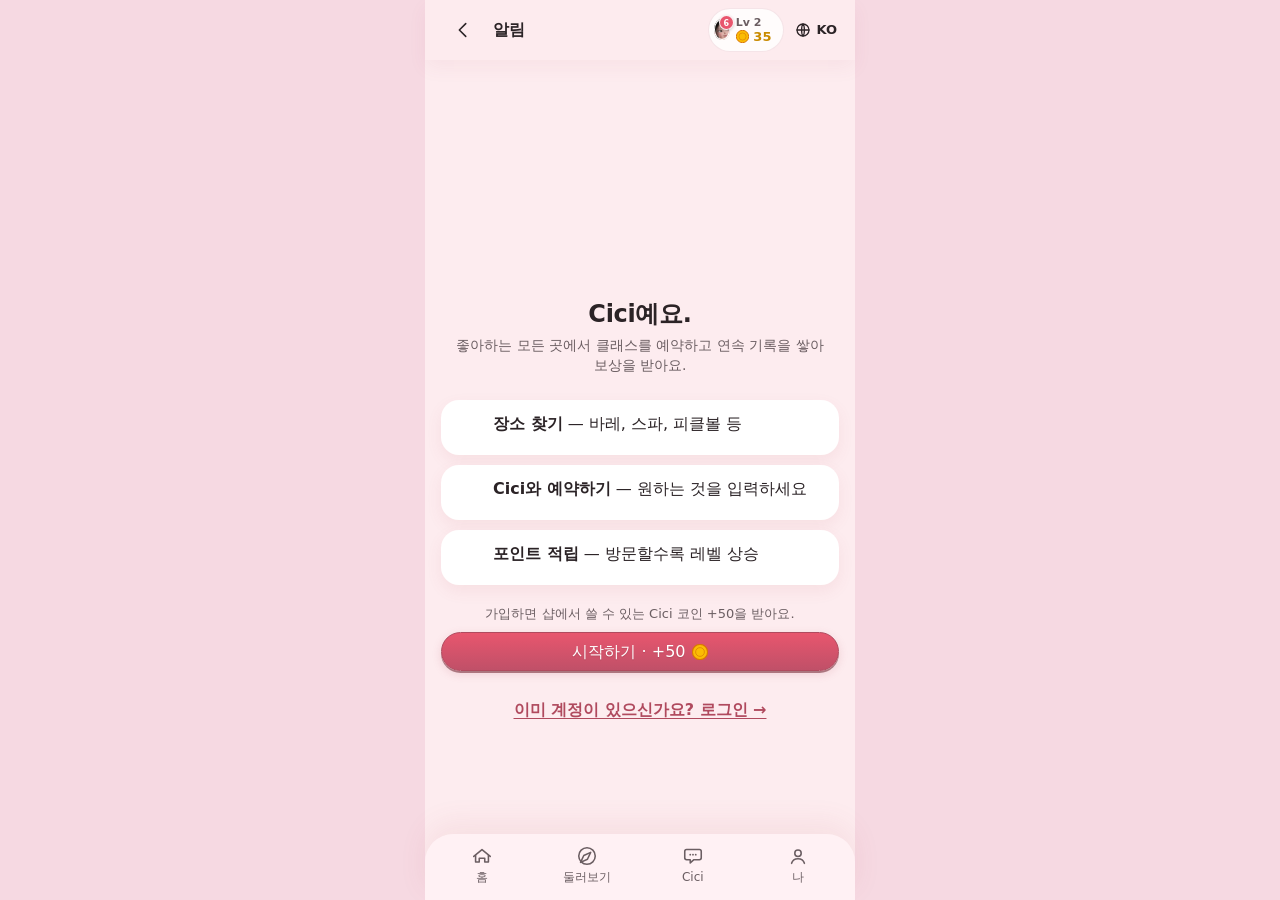
==== commit 59c80003: "Remove the store-app offline demo toggle. The staff confirm sheet and the store view no longer show " ====
--- a/platform-app.html
+++ b/platform-app.html
@@ -3397,7 +3397,6 @@
   noBooking: ["Member has no booking here", "Khách không có lịch đặt ở đây", "이 매장에 예약이 없어요"],
   limit: ["Daily Mark attended limit reached", "Đã đạt giới hạn xác nhận trong ngày", "오늘 방문 처리 한도에 도달했어요"],
   offline: ["Can't confirm offline. Try again", "Không thể xác nhận khi mất mạng. Thử lại", "오프라인에서는 확인할 수 없어요. 다시 시도하세요"],
-  offToggle: ["Demo: store app offline", "Demo: ứng dụng cửa hàng mất mạng", "데모: 매장 앱 오프라인"],
   flagged: ["Store flagged for audit: {n} marks today (over 20)", "Cửa hàng bị gắn cờ kiểm tra: {n} lượt hôm nay (trên 20)", "감사 대상 매장: 오늘 {n}건 (20건 초과)"],
   marksLeft: ["Mark attended left today: {n}/10", "Lượt xác nhận còn lại hôm nay: {n}/10", "오늘 남은 방문 처리: {n}/10"]
 };
@@ -3678,7 +3677,6 @@
     <label class="sr" for="sc-r-${b.id}">${esc(sT("reason"))}</label><select id="sc-r-${b.id}" style="min-height:44px;font:inherit;border-radius:10px;border:1px solid var(--line);padding:0 8px"><option value="">${esc(sT("pick"))}</option>${["no_phone", "app_issue", "other"].map(r => `<option value="${r}">${esc(sT("r_" + r))}</option>`).join("")}</select>
     <button class="btn sec dk" data-act="pvcmark" data-v="${b.id}">${esc(sT("mark"))}</button></div></div>`).join("") : `<p class="sub sm" style="margin:0">${esc(sT("none"))}</p>`}<p class="sub sm" id="sc-left" style="margin:0">${esc(sT("marksLeft", { n: left }))}</p></div>`;
   if (att.length) h += `<h2>${esc(sT("confirmed"))}</h2><div class="card stack">${att.map(([id, a]) => `<div class="row sm"><span class="grow">Mina · ${esc(fDateP(a.t))}</span></div>`).join("")}</div>`;
-  h += `<label class="row sm" style="min-height:44px"><input type="checkbox" id="sc-off" data-act="pvcoff" ${PV.storeOnline ? "" : "checked"} class="cb44"><span class="grow">${esc(sT("offToggle"))}</span></label>`;
   openSheet(sheetHd(sT("title") + " · " + S[sid].name) + `<div id="sc-sheet">${h}</div>`, sT("title"));
 }
 function scDone(r) { render(); if (r.ok) maybeUnlock(); confirmSheet(sT(r.key, { n: (r.pts || 0) + (r.bonus || 0) })); }
@@ -3713,8 +3711,7 @@
   ${att.map(([id, a]) => `<div class="row wrap" style="gap:8px"><span class="grow sm">Confirmed: Mina · ${esc(fDateP(a.t))}</span>${now - a.t <= 14 * DAY ? `${opt([["staff_error", "Staff error"], ["service_refund", "Service refund"], ["fraud", "Fraud"], ["other", "Other (note)"]], "pv-rreason-" + id)}<button class="btn ghost" data-act="pvrev" data-v="${id}">Reverse visit</button>` : `<span class="sub sm">Reverse visit unavailable (over 14 days)</span>`}</div>`).join("")}</div>`;
   if (PV.flag) h += `<h2>Validate</h2><div class="card stack"><label class="sm" for="pv-vcode">Enter code</label><input id="pv-vcode" autocomplete="off" maxlength="6" style="min-height:44px;font:inherit;font-size:20px;letter-spacing:3px;border-radius:10px;border:1px solid var(--line);padding:0 10px" value="${esc(PVCODE || "")}">
     <div class="row wrap" style="gap:8px"><button class="btn sec" data-act="pvscanv">Scan member code</button><button class="btn" data-act="pvvalidate">Validate</button></div>
-    ${PVVAL ? (PVVAL.ok ? `<div class="card sm" id="pv-vres"><b>${esc(pvTx(PVVAL.reward))}</b><br>Member: <b>${esc(PVVAL.member)}</b> (check against the person at the counter)<br>Status: ${esc(PVVAL.status)}<br>${esc(pvTx(PVVAL.terms) || "")}</div><button class="btn full" data-act="pvredeem">Redeem</button>` : `<p class="sm" id="pv-vres"><b>${esc(PVVAL.msg)}</b></p>`) : ""}
-    <label class="row sm" style="min-height:44px"><input type="checkbox" data-act="pvsoff" ${PV.storeOnline ? "" : "checked"} class="cb44"> Demo: Store app offline</label></div>`;
+    ${PVVAL ? (PVVAL.ok ? `<div class="card sm" id="pv-vres"><b>${esc(pvTx(PVVAL.reward))}</b><br>Member: <b>${esc(PVVAL.member)}</b> (check against the person at the counter)<br>Status: ${esc(PVVAL.status)}<br>${esc(pvTx(PVVAL.terms) || "")}</div><button class="btn full" data-act="pvredeem">Redeem</button>` : `<p class="sm" id="pv-vres"><b>${esc(PVVAL.msg)}</b></p>`) : ""}</div>`;
   h += `<h2>Rewards · New voucher</h2><div class="card stack" id="pv-new">${opt([["percent", "Percent off"], ["fixed", "Fixed amount off"], ["addon", "Free add-on"]], "pv-dtype")}
     ${[["cost", "Point cost"], ["value", "Value"], ["validFor", "Valid for (days)"], ["minStreak", "Min streak (days)"], ["minLevel", "Min level"]].map(([k, l]) => `<label class="row sm"><span class="grow">${l}${k === "cost" ? ` <span class="sub">≈ ${Math.floor((+PVDRAFT.cost || 0) / 50)} visits</span>` : ""}</span><input data-pvd="${k}" inputmode="numeric" value="${esc(PVDRAFT[k])}" style="width:96px;min-height:44px;font:inherit;border-radius:10px;border:1px solid var(--line);padding:0 8px"></label>`).join("")}
     ${err.length ? `<p class="sm" id="pv-derr" role="alert" style="color:#8E3346;margin:0"><b>${err.map(esc).join(" · ")}</b></p>` : ""}<button class="btn full" data-act="pvpublish" ${err.length ? "disabled" : ""}>Publish</button>
@@ -3745,14 +3742,12 @@
     case "pvsstore": PVSTORE = d.v; PVVAL = null; ($("#sc-sheet") ? confirmSheet : storeSheet)(); return;
     case "pvcscan": { const code = checkinCode(d.v); scDone(scanCheckin("staff:" + PVSTORE + "-desk", PVSTORE, ME, code)); return; }
     case "pvcmark": scDone(staffMark("staff:" + PVSTORE + "-desk", PVSTORE, ME, d.v, ($("#sc-r-" + d.v) || {}).value)); return;
-    case "pvcoff": PV.storeOnline = !el.checked; return;
     case "pvscan": { const r = confirmVisit(ME, d.v, "staff:" + PVSTORE + "-desk", undefined, PVSTORE); render(); storeSheet(r.ok ? (r.dup ? "Already recorded" : `Visit confirmed · +${r.pts + (r.bonus || 0)}${r.reason ? " (" + r.reason + ")" : ""}`) : (STAFF_ERR[r.err] || "No booking")); return; }
     case "pvmark": { const r = markAttended("staff:" + PVSTORE + "-desk", PVSTORE, ME, d.v, ($("#pv-mreason") || {}).value); render(); storeSheet(r.ok ? `Marked attended · +${r.pts + (r.bonus || 0)}` : r.err); return; }
     case "pvrev": { const r = reverseVisit("staff:" + PVSTORE + "-desk", ME, d.v, ($("#pv-rreason-" + d.v) || {}).value, "demo note"); render(); storeSheet(r.ok ? `Visit reversed · −${r.n}` : r.err); return; }
     case "pvscanv": { const c = ME.claims.find(c => c.code && c.status === "ready"); PVCODE = c ? c.code : ""; PVVAL = validateCode(PVSTORE, PVCODE); storeSheet(); return; }
     case "pvvalidate": PVCODE = ($("#pv-vcode") || {}).value; PVVAL = validateCode(PVSTORE, PVCODE); storeSheet(); return;
     case "pvredeem": { const r = redeem("staff:" + PVSTORE + "-desk", PVSTORE, PVCODE); PVVAL = null; render(); storeSheet(r.ok ? "Redeemed · Used" : r.msg); return; }
-    case "pvsoff": PV.storeOnline = !el.checked; return;
     case "pvpublish": { if (!DEMO_MODE) return; const r = publish(Object.assign({ store: PVSTORE, title: "New voucher", terms: "Store voucher" }, PVDRAFT)); render(); storeSheet(r.ok ? "Published" : r.errors.join(" · ")); return; }
     case "pvpause": { const v = PV.defs.find(x => x.id === d.v); v.paused = !v.paused; render(); storeSheet(); return; }
   }
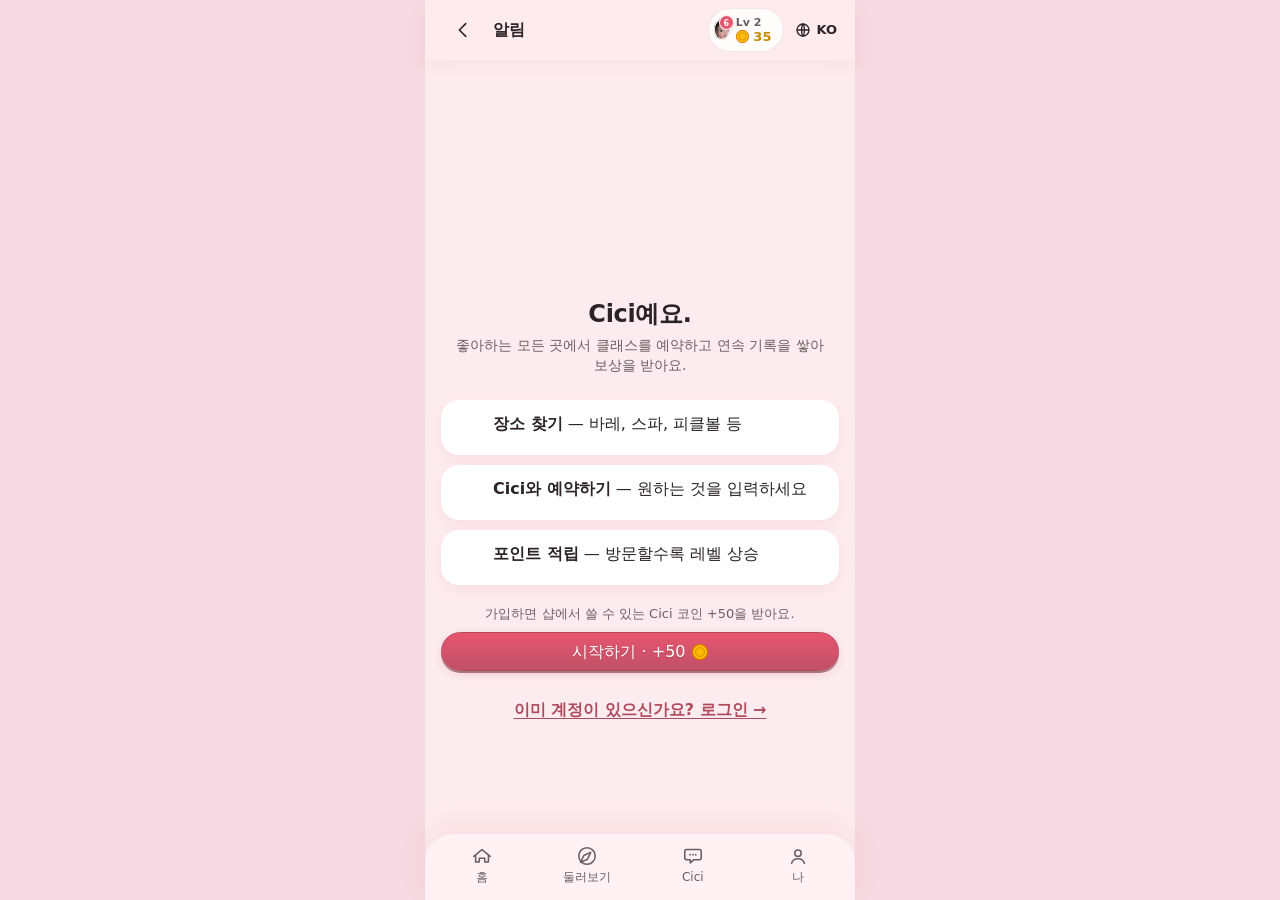
==== commit 23b55ecf: "Add optional Home self-care tasks. Rest day, a one-minute breath, and a ten-minute walk sit under th" ====
--- a/platform-app.html
+++ b/platform-app.html
@@ -1250,7 +1250,7 @@
     whatBook: "What would you like to book?", bookHint: "Type it like a message, or tap below.", askCici: "Ask Cici", typeHere: "Type a message", level: "Level", streak: "{n}-day streak", coins: "coins",
     wardrobe: "Cici's look", look: "Cici's look", shop: "Cici shop", wallet: "Wallet", language: "Language", search: "Search: nails, yoga…", scan: "Scan QR", link: "Open a link", sponsored: "Sponsored",
     gm: "Good morning, Mina", ga: "Good afternoon, Mina", ge: "Good evening, Mina", gn: "Still up, Mina?", booked: "Booked", moved: "Moved", cancelled: "Cancelled", back: "Back", close: "Close", with: "with",
-    payAt: "Pay at the store", storeOnly: "Only at {s}", journey: "Journey", quest: "Cross-store quest", restDay: "Rest day", mAttend: "Show up for your next visit", mNew: "Try a new place", mStretch: "Stretch for 2 minutes", mRest: "Rest day: 1-minute stretch + water",
+    payAt: "Pay at the store", storeOnly: "Only at {s}", journey: "Journey", quest: "Cross-store quest", restDay: "Rest day", mAttend: "Show up for your next visit", mNew: "Try a new place", mStretch: "Stretch for 2 minutes", mRest: "Rest day: 1-minute stretch + water", optMissions: "Optional", mBreathe: "Breathe for 1 minute", mWalk: "Walk for 10 minutes", optWhy: "optional · at home is fine", optRestWhy: "keeps today's streak",
     demo: "Demo", xp: "XP", nothingUp: "Nothing booked yet.", newPlace: "Join", cats: "Categories", sample: "sample",
     noAds: "No ads here", inboxEmpty: "No messages yet.", msgStore: "Message {s}", confirmTitle: "Check and book", nothingBooked: "Nothing is booked until you tap the button.", arrive: "Late arrival" },
   vi: { home: "Trang chủ", discover: "Khám phá", book: "Đặt lịch", ask: "Hỏi", you: "Bạn", upNext: "Sắp tới", myPlaces: "Nơi của tôi", missions: "Nhiệm vụ hôm nay", bookAgain: "Đặt lại", today: "Hôm nay", tomorrow: "Ngày mai",
@@ -1259,7 +1259,7 @@
     whatBook: "Bạn muốn đặt gì?", bookHint: "Gõ như nhắn tin, hoặc chạm bên dưới.", askCici: "Hỏi Cici", typeHere: "Nhập tin nhắn", level: "Cấp", streak: "Chuỗi {n} ngày", coins: "xu",
     wardrobe: "Tủ đồ của Cici", look: "Tủ đồ Cici", shop: "Cửa hàng Cici", wallet: "Ví", language: "Ngôn ngữ", search: "Tìm: nail, yoga…", scan: "Quét QR", link: "Mở liên kết", sponsored: "Được tài trợ",
     gm: "Chào buổi sáng, Mina", ga: "Chào buổi chiều, Mina", ge: "Chào buổi tối, Mina", gn: "Vẫn còn thức à, Mina?", booked: "Đã đặt", moved: "Đã đổi", cancelled: "Đã hủy", back: "Quay lại", close: "Đóng", with: "với",
-    payAt: "Thanh toán tại cửa hàng", storeOnly: "Chỉ dùng tại {s}", journey: "Hành trình", quest: "Nhiệm vụ nhiều nơi", restDay: "Ngày nghỉ", mAttend: "Đến buổi hẹn tiếp theo", mNew: "Thử một nơi mới", mStretch: "Giãn cơ 2 phút", mRest: "Ngày nghỉ: giãn cơ 1 phút + uống nước",
+    payAt: "Thanh toán tại cửa hàng", storeOnly: "Chỉ dùng tại {s}", journey: "Hành trình", quest: "Nhiệm vụ nhiều nơi", restDay: "Ngày nghỉ", mAttend: "Đến buổi hẹn tiếp theo", mNew: "Thử một nơi mới", mStretch: "Giãn cơ 2 phút", mRest: "Ngày nghỉ: giãn cơ 1 phút + uống nước", optMissions: "Không bắt buộc", mBreathe: "Thở 1 phút", mWalk: "Đi bộ 10 phút", optWhy: "không bắt buộc · ở nhà cũng được", optRestWhy: "giữ chuỗi của hôm nay",
     demo: "Demo", xp: "XP", nothingUp: "Chưa có lịch nào.", newPlace: "Tham gia", cats: "Danh mục", sample: "mẫu",
     noAds: "Không quảng cáo", inboxEmpty: "Chưa có tin nhắn.", msgStore: "Nhắn {s}", confirmTitle: "Kiểm tra và đặt", nothingBooked: "Chưa có gì được đặt cho đến khi bạn chạm nút.", arrive: "Đến muộn" },
   ko: { home: "홈", discover: "둘러보기", book: "예약", ask: "질문", you: "나", upNext: "다가오는 예약", myPlaces: "내 매장", missions: "오늘의 미션", bookAgain: "다시 예약", today: "오늘", tomorrow: "내일",
@@ -1268,7 +1268,7 @@
     whatBook: "무엇을 예약할까요?", bookHint: "메시지처럼 입력하거나 아래를 누르세요.", askCici: CICI_KO + "에게 묻기", typeHere: "메시지 입력", level: "레벨", streak: "{n}일 연속", coins: "코인",
     wardrobe: CICI_KO + " 스타일", look: CICI_KO + " 스타일", shop: CICI_KO + " 상점", wallet: "지갑", language: "언어", search: "검색: 네일, 요가…", scan: "QR 스캔", link: "링크 열기", sponsored: "광고",
     gm: "좋은 아침이에요, 미나", ga: "좋은 오후예요, 미나", ge: "좋은 저녁이에요, 미나", gn: "아직 안 자요, 미나?", booked: "예약됨", moved: "변경됨", cancelled: "취소됨", back: "뒤로", close: "닫기", with: "담당",
-    payAt: "매장에서 결제", storeOnly: "{s}에서만 사용", journey: "여정", quest: "여러 매장 퀘스트", restDay: "쉬는 날", mAttend: "다음 예약에 참석하기", mNew: "새로운 곳 가보기", mStretch: "2분 스트레칭", mRest: "쉬는 날: 1분 스트레칭 + 물",
+    payAt: "매장에서 결제", storeOnly: "{s}에서만 사용", journey: "여정", quest: "여러 매장 퀘스트", restDay: "쉬는 날", mAttend: "다음 예약에 참석하기", mNew: "새로운 곳 가보기", mStretch: "2분 스트레칭", mRest: "쉬는 날: 1분 스트레칭 + 물", optMissions: "선택", mBreathe: "1분 호흡", mWalk: "10분 걷기", optWhy: "선택 · 집에서도 괜찮아요", optRestWhy: "오늘 연속 기록을 유지해요",
     demo: "데모", xp: "XP", nothingUp: "아직 예약이 없어요.", newPlace: "가입", cats: "카테고리", sample: "샘플",
     noAds: "광고 없음", inboxEmpty: "메시지가 없어요.", msgStore: "{s}에 메시지", confirmTitle: "확인 후 예약", nothingBooked: "버튼을 누르기 전에는 예약되지 않아요.", arrive: "지각" }
 };
@@ -1401,7 +1401,7 @@
 const fCancel = (sid, d, m) => freeNow(sid, d, m) ? t("freeCancel") + " " + fDeadline(sid, d, m) : tr("Free cancel ended");
 
 /* ===== member state (one account across stores) ===== */
-const ST = { tab: "home", store: null, xp0: 640, coins0: 120, wear: "o2", steps: 9, weeks: 3, days: 12, week: [1, 0, 1, 0, 0, 0, 0], miss: { attend: false, newplace: false, stretch: false, rest: false },
+const ST = { tab: "home", store: null, xp0: 640, coins0: 120, wear: "o2", steps: 9, weeks: 3, days: 12, week: [1, 0, 1, 0, 0, 0, 0], miss: { attend: false, newplace: false, stretch: false, rest: false, breathe: false, walk: false },
   quest: { active: false, relax: false }, owned: ["wrap", "lan"],
   shopCoins: 35, shopInventory: [], shopEquipped: { bg: null, frame: null, companion: null, music: null },
   shopFilter: "all", xpBoostLeft: 0, coinRushLeft: 0, firstRun: true, editNameVal: "" }; /* xp0/coins0 = pre-points prototype state, migrated once into points (spec §10) */
@@ -2337,7 +2337,7 @@
   return `<button class="place" data-act="store" data-v="${sid}" aria-label="${esc(s.name)}, ${esc(sub)}${unreadAt(sid) ? ", " + L3("new message", "tin nhắn mới", "새 메시지") : ""}">${unreadAt(sid) ? '<span class="dot" aria-hidden="true"></span>' : ""}${logo(sid)}<span class="n">${esc(s.name)}</span><span class="sub sm">${esc(sub)}</span></button>`;
 }
 function missionsCard() {
-  /* MVP-H1: 3 missions on Home (attend, new place, 2-min stretch); the rest-day option moved off Home */
+  /* MVP-H1: 3 missions on Home (attend, new place, 2-min stretch). Optional self-care is optionalCard and stays out of this 0/3 count. */
   const M = [["attend", t("mAttend"), 50, L3("counts when the store confirms your visit", "được tính khi cửa hàng xác nhận bạn đã đến", "매장에서 방문을 확인하면 적립")], ["newplace", t("mNew"), 80, L3("first confirmed visit to a place", "lần đầu được xác nhận tại một nơi", "처음 확인된 방문")], ["stretch", t("mStretch"), 10, L3("at home is fine", "ở nhà cũng được", "집에서도 괜찮아요")]];
   const done = M.filter(m => ST.miss[m[0]]).length;
   const row = (k, l, x, why, btn) => `<div class="mis${ST.miss[k] ? " done" : ""}"><span class="ck" aria-hidden="true">${ST.miss[k] ? ic("check", "s") : ""}</span><span class="grow"><span class="mt">${esc(l)}</span><span class="vh">${ST.miss[k] ? ", " + tr("done") : ""}</span><br><span class="sub sm">+${esc(fmtPts(x))} · ${esc(why)}</span></span>${ST.miss[k] ? "" : btn || ""}</div>`;
@@ -2353,11 +2353,27 @@
   <p class="sub sm" style="margin:4px 0 0">${esc(L3(`They matched your phone number from their own records (${IMPORT.visits} past visits). Nothing is linked and no offers are sent until you accept.`, `Họ khớp số điện thoại của bạn từ sổ khách riêng (${IMPORT.visits} lần đã đến). Chưa liên kết gì và không gửi ưu đãi cho đến khi bạn đồng ý.`, `매장 자체 기록에서 전화번호가 일치했어요(지난 방문 ${IMPORT.visits}회). 수락하기 전에는 연결되지 않고 혜택 알림도 오지 않아요.`))}</p></div></div>
   <div class="row wrap" style="margin-top:10px;gap:8px"><button class="btn" style="flex:1 1 100%" data-act="impok">${L3("Accept and link", "Đồng ý liên kết", "수락하고 연결")}</button><button class="btn ghost" style="flex:1 1 40%" data-act="impno">${L3("Not me", "Không phải tôi", "제가 아니에요")}</button><button class="btn ghost" style="flex:1 1 40%" data-act="implater">${L3("Later", "Để sau", "나중에")}</button></div></section>`;
 }
+function visitToday() {
+  if (ST.miss.attend) return true;
+  if (!ME) return false;
+  const dk = dayKey(ME, PV.now());
+  if (ME.days && ME.days[dk] === "v") return true;
+  return Object.values(ME.att || {}).some(a => a && !a.reversed && (a.day || dayKey(ME, a.t)) === dk);
+}
+function optionalCard() {
+  /* Rest only when today has no visit and stretch is still open, or after it is already done. Breathe and walk stay listed. None of these enter the 0/3 count or the shop-coin ledger. */
+  const row = (k, label, why) => `<div class="mis${ST.miss[k] ? " done" : ""}" id="opt-${k}"><span class="ck" aria-hidden="true">${ST.miss[k] ? ic("check", "s") : ""}</span><span class="grow"><span class="mt">${esc(label)}</span><span class="vh">${ST.miss[k] ? ", " + tr("done") : ""}</span><br><span class="sub sm">+${esc(fmtPts(10))} · ${esc(why)}</span></span>${ST.miss[k] ? "" : `<button class="btn sec" data-act="${k}">${tr("Start")}</button>`}</div>`;
+  const rows = [];
+  if (ST.miss.rest || (!ST.miss.stretch && !visitToday())) rows.push(row("rest", t("mRest"), t("optRestWhy")));
+  rows.push(row("breathe", t("mBreathe"), t("optWhy")));
+  rows.push(row("walk", t("mWalk"), t("optWhy")));
+  return `<h2 id="home-opt-h">${t("optMissions")}</h2><div class="card" id="home-opt">${rows.join("")}</div>`;
+}
 function vHome() {
-  /* MVP-H1 order: Cici + greeting, level bar, 2–3 missions, Next class card (+ "All bookings"). Allowed extras: the one-line migration banner (A3) and the header bell. */
+  /* MVP-H1 order: Cici + greeting, level bar, 2–3 missions, optional self-care, Next class card (+ "All bookings"). Allowed extras: the one-line migration banner (A3) and the header bell. */
   const up = upcoming(); track("home_open");
   return heroScene() + notesCard() + (P2() ? p2Room() : "") +
-    `<h2>${t("missions")}</h2>${missionsCard()}` +
+    `<h2>${t("missions")}</h2>${missionsCard()}${optionalCard()}` +
     `<h2>${t("nextClass")}</h2><div class="card" role="list" id="home-next">${up.length ? upRow(up[0]) + `<div class="row" style="justify-content:flex-end"><button class="link" data-act="mybk" data-from="home">${esc(t("allBookings", { n: up.length }))}</button></div>` : nEmpty(esc(t("nothingUp")), "idle") + `<button class="btn full" data-act="go" data-v="cici:book">${t("chipBook")}</button>`}</div>`;
 }
 function chatUI(cid, placeholder, above) {
@@ -2814,6 +2830,29 @@
   clearInterval(stretchT); stretchT = setInterval(() => { left--; const el = $("#stl"); if (!el) return clearInterval(stretchT); el.textContent = Math.floor(left / 60) + ":" + String(left % 60).padStart(2, "0"); if (left <= 0) finishStretch(); }, 1000);
 }
 function finishStretch() { clearInterval(stretchT); const r = pvMission(ME, "stretch"); ST.miss.stretch = true; closeSheet(); render(); if (r.pts) { celebrate(); shopGain(10); } toast(r.pts ? pvT("earnMission", { n: r.pts, mission: t("mStretch") }) + " · +10 🪙" : pvT(r.msg)); }
+const SELF_CARE = { rest: { sec: 60, img: "warmup.webp" }, breathe: { sec: 60, img: "calm.webp" }, walk: { sec: 600, img: "cheer.webp" } };
+function selfCareCopy(kind) {
+  if (kind === "rest") return { title: t("mRest"), alt: L3("Cici stretching", "Cici đang giãn cơ", "스트레칭하는 " + CICI_KO), body: L3("Slow stretch, then a glass of water.", "Giãn cơ chậm, rồi uống một ly nước.", "천천히 스트레칭한 뒤 물을 한 잔 마셔요.") };
+  if (kind === "breathe") return { title: t("mBreathe"), alt: L3("Cici breathing", "Cici đang thở", "호흡하는 " + CICI_KO), body: L3("Sit still. Breathe in for four, out for six.", "Ngồi yên. Hít vào bốn nhịp, thở ra sáu nhịp.", "가만히 앉아요. 넷에 들이쉬고 여섯에 내쉬어요.") };
+  return { title: t("mWalk"), alt: L3("Cici on a walk", "Cici đang đi bộ", "걷는 " + CICI_KO), body: L3("An easy walk. Around the block is enough.", "Đi bộ nhẹ. Vòng quanh khu nhà là đủ.", "가볍게 걸어요. 동네 한 바퀴면 충분해요.") };
+}
+function selfClock(sec) { return Math.floor(sec / 60) + ":" + String(sec % 60).padStart(2, "0"); }
+function selfCareSheet(kind) {
+  const spec = SELF_CARE[kind]; if (!spec || ST.miss[kind]) return;
+  const copy = selfCareCopy(kind); let left = spec.sec;
+  openSheet(sheetHd(copy.title) + `<div class="card scene"><div class="pic"><img src="${A}${spec.img}" alt="${esc(copy.alt)}"></div><div class="txt"><div class="who">Cici</div><p>${esc(copy.body)}</p><p id="stl" style="font-size:28px;font-weight:800;margin:0">${selfClock(left)}</p></div></div>
+  <p class="sub sm" style="margin-top:8px">${tr("Stop if anything hurts.")}</p><div class="stack"><button class="btn full" data-act="selfdone" data-v="${kind}">${tr("Finish (demo: skip the timer)")}</button><button class="btn ghost full" data-act="close">${t("close")}</button></div>`, copy.title);
+  clearInterval(stretchT); stretchT = setInterval(() => { left--; const el = $("#stl"); if (!el) return clearInterval(stretchT); el.textContent = selfClock(Math.max(0, left)); if (left <= 0) finishSelfCare(kind); }, 1000);
+}
+function finishSelfCare(kind) {
+  if (!SELF_CARE[kind]) return;
+  clearInterval(stretchT);
+  if (ST.miss[kind]) { closeSheet(); render(); return; }
+  const r = pvMission(ME, kind); ST.miss[kind] = true; closeSheet(); render();
+  const label = kind === "rest" ? t("mRest") : kind === "breathe" ? t("mBreathe") : t("mWalk");
+  toast(r.pts ? pvT("earnMission", { n: r.pts, mission: label }) : pvT(r.msg));
+  if (r.pts) celebrate();
+}
 function manage(b) {
   if (!b) return; const s = S[b.store], P = bkPol(b), free = bkFree(b), st = bkStarted(b) || b.status !== "confirmed";
   const acts = st ? "" : b.req ? `<span class="tag warn">${t("bkRequested")}</span>` : !free && P.studio ? `<p class="sm" style="margin:0">${esc(t("askStudioHint"))}</p><button class="btn full" data-act="askstudio" data-id="${b.id}">${t("askStudio")}</button>`
@@ -3168,7 +3207,8 @@
     case "attend": attend(bk(d.id)); break;
     case "stretch": stretchSheet(); break;
     case "stretchdone": finishStretch(); break;
-    case "rest": { const r = pvMission(ME, "rest"); ST.miss.rest = true; render(); if (r.pts) celebrate(); toast(r.pts ? pvT("earnMission", { n: r.pts, mission: t("restDay") }) : pvT(r.msg)); break; }
+    case "rest": case "breathe": case "walk": selfCareSheet(a); break;
+    case "selfdone": finishSelfCare(d.v); break;
     case "joinsheet": joinSheet(); break;
     case "impok": { const s = S[IMPORT.sid]; IMPORT.state = "accepted"; s.joined = true; s.visits = IMPORT.visits; INBOX.unshift({ s: IMPORT.sid, text: `Welcome to ${s.name}! (sample store)`, when: L3("Now", "Vừa xong", "방금"), unread: false }); render(); toast(L3(`${s.name} is linked. Your ${IMPORT.visits} past visits are in your history; offers stay off.`, `Đã liên kết ${s.name}. ${IMPORT.visits} lần đến trước đã vào lịch sử; ưu đãi vẫn tắt.`, `${s.name} 연결됨. 지난 방문 ${IMPORT.visits}회가 기록에 들어갔고, 혜택 알림은 꺼져 있어요.`)); break; }
     case "impno": IMPORT.state = "declined"; render(); toast(L3(`Thanks. We told ${S[IMPORT.sid].name} it isn't you; nothing is linked.`, `Cảm ơn. Đã báo ${S[IMPORT.sid].name} đây không phải bạn; không liên kết gì.`, `알려 줘서 고마워요. ${S[IMPORT.sid].name}에 본인이 아니라고 전했고, 연결하지 않았어요.`)); break;
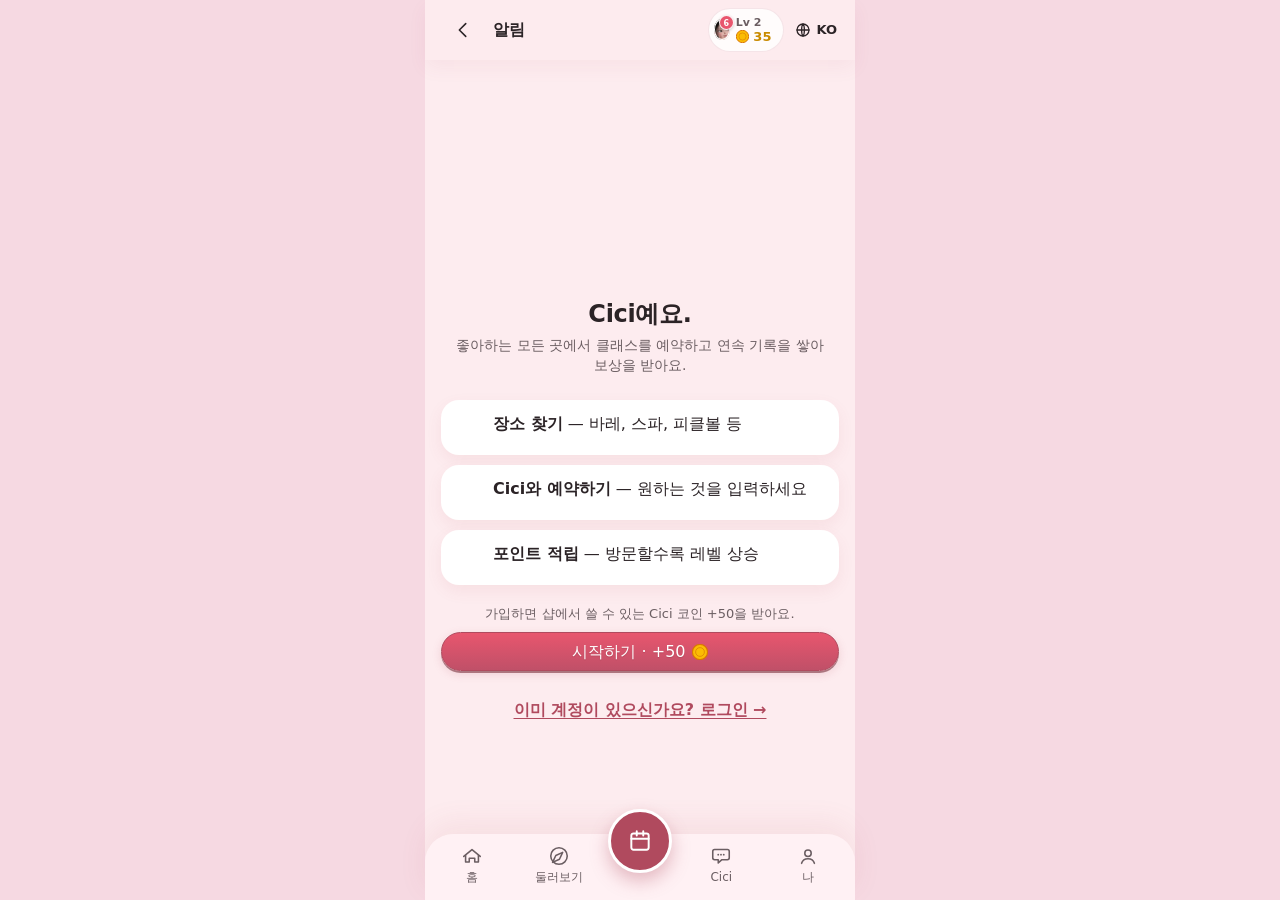
==== commit 6abd95ff: "Show the hero video under a transparent top bar. Home, You, and the empty Cici chat keep the video u" ====
--- a/platform-app.html
+++ b/platform-app.html
@@ -101,9 +101,10 @@
 .up{display:flex;gap:10px;align-items:flex-start;padding:12px 0;border-top:1px solid var(--line)}
 .up:first-child{border-top:0;padding-top:0}
 .up .acts{display:flex;gap:6px;flex-wrap:wrap;margin-top:8px}
-.mis{display:flex;align-items:center;gap:10px;padding:8px 0;border-top:1px solid var(--line)}
+.mis{display:flex;align-items:center;gap:8px;padding:8px 0;border-top:1px solid var(--line)}
 .mis:first-of-type{border-top:0}
-.mis .ck{width:28px;height:28px;border-radius:50%;border:2px solid var(--line);display:grid;place-items:center;flex:none}
+.mis .ck{width:16px;height:16px;border-radius:50%;border:1.5px solid var(--line);display:grid;place-items:center;flex:none}
+.mis .ck .ico{width:11px;height:11px}
 .mis.done .ck{background:var(--mint);border-color:var(--mint)}
 .mis.done .mt{text-decoration:line-through;color:var(--sub)}
 .bar{height:10px;border-radius:5px;background:#EADFD4;overflow:hidden}
@@ -221,14 +222,22 @@
 html:lang(ko) body{word-break:keep-all;overflow-wrap:anywhere}
 .cut-note{width:72px;height:auto;flex:none}
 /* polish: Cici tab like a chat app (input pinned above the tab bar), store action row */
-#view.cici-v{display:flex;flex-direction:column;min-height:calc(100dvh - 60px - 66px - env(safe-area-inset-bottom));padding-bottom:0}
-#app:has(#view.cici-v){padding-bottom:calc(66px + env(safe-area-inset-bottom))}
-#view.cici-v .dock{margin-top:auto;position:sticky;bottom:calc(66px + env(safe-area-inset-bottom));z-index:4;margin-left:-16px;margin-right:-16px;padding:8px 16px 0;background:transparent;box-shadow:none;-webkit-backdrop-filter:blur(18px);backdrop-filter:blur(18px)}
+#view.cici-v{display:flex;flex-direction:column;min-height:calc(100dvh - 60px - 120px - env(safe-area-inset-bottom));padding-bottom:0}
+#app:has(#view.cici-v){padding-bottom:calc(120px + env(safe-area-inset-bottom))}
+#view.cici-v .dock{margin-top:auto;position:sticky;bottom:calc(120px + env(safe-area-inset-bottom));z-index:4;margin-left:-16px;margin-right:-16px;padding:8px 16px 0;background:transparent;box-shadow:none;-webkit-backdrop-filter:blur(18px);backdrop-filter:blur(18px)}
 #view.cici-v .dock .helplink{color:#3A2E31;background:rgba(255,253,249,.92);border-radius:999px}
 @media (max-width:350px){#view.cici-v .dock{margin-left:-12px;margin-right:-12px;padding-left:12px;padding-right:12px}}
 .nhero{position:relative;display:flex;flex-direction:column;align-items:center;gap:10px;margin:4px 0 14px;text-align:center}
 .nhero-cut{width:auto;height:200px;max-width:60%;object-fit:contain}
 .nhero .msg.n{max-width:100%;text-align:center;font-size:16px;line-height:1.45;padding:12px 16px}
+.cici-hello{display:block;height:320px;margin:-4px -16px 14px;overflow:hidden;border-radius:0 0 20px 20px;background:#1a0a0f}
+.cici-hello-vid{position:absolute;inset:0;width:100%;height:100%;object-fit:cover;object-position:50% 12%}
+.cici-hello-foot{position:absolute;left:0;right:0;bottom:0;z-index:2;display:flex;flex-direction:column;align-items:center;gap:10px;padding:24px 12px 14px;background:transparent}
+.cici-hello-msg{margin:0;max-width:100%;color:#fff;text-align:center;font-size:16px;line-height:1.4;text-shadow:0 1px 2px rgba(0,0,0,.9),0 0 10px rgba(0,0,0,.55)}
+.cici-hello .chips{justify-content:center;background:transparent}
+.cici-hello .chip{background:transparent;color:#fff;border-color:rgba(255,255,255,.82);box-shadow:none;text-shadow:0 1px 2px rgba(0,0,0,.55)}
+#cici-hd-av video{width:100%;height:100%;object-fit:cover;object-position:50% 12%;display:block}
+@media (max-width:350px){.cici-hello{margin-left:-12px;margin-right:-12px}}
 .chip.sug{background:#FFF8F9;border:1.5px dashed #E9B3BF;color:#8E3346;font-size:14px;box-shadow:none}
 .sacts{display:flex;flex-direction:column;gap:10px}.sact3{display:grid;grid-template-columns:repeat(auto-fit,minmax(0,1fr));gap:8px}
 .btn.sact{flex-direction:column;gap:2px;min-height:60px;padding:8px 4px;border-radius:16px;font-size:13px;white-space:nowrap;box-shadow:none;border-color:#F0D3D9;background:#fff;color:var(--ink)}
@@ -245,7 +254,7 @@
 
 @media (prefers-reduced-motion: reduce){#wintoast{transition:none;transform:translate(-50%,0)}}
 /* MVP character-first Home + unlock */
-.chome{position:relative;display:block;overflow:hidden;height:380px;padding:0;text-align:center}
+.chome{position:relative;display:block;overflow:hidden;height:440px;padding:0;text-align:center}
 #home-cici>video,#home-cici>img{position:absolute;inset:0;width:100%;height:100%;object-fit:cover;object-position:50% 0%;z-index:0}
 #home-cici::after{content:"";position:absolute;inset:auto 0 0 0;height:140px;background:linear-gradient(to top,rgba(43,35,38,.45),transparent);z-index:1;pointer-events:none}
 .chome .cpic{position:absolute;top:12px;right:12px;width:52px;height:66px;z-index:3}
@@ -274,6 +283,29 @@
 .nrow .msg.n::after{left:14px;bottom:-5px}
 .nhero .msg.n::after{left:50%;top:-6px;transform:translateX(-50%)}
 .chome .cg{position:absolute;bottom:72px;left:50%;transform:translateX(-50%);margin:0;padding:10px 18px;background:rgba(255,255,255,.12);border-radius:28px;box-shadow:none;white-space:nowrap;z-index:3;color:#fff;backdrop-filter:none}
+#home-cici .home-lower{position:absolute;left:0;right:0;bottom:0;z-index:3;display:flex;flex-direction:column;align-items:center;gap:8px}
+#home-cici .home-lower .cg{position:static;left:auto;bottom:auto;transform:none}
+#home-cici .home-lower .lvlbar{position:static;width:100%}
+#pv-notes{margin:12px 0;gap:8px}
+#home-cici #pv-notes,.you-hero #pv-notes{width:calc(100% - 32px);margin:0 16px;padding:0;background:transparent;border:0;box-shadow:none;border-radius:0;color:#fff;text-align:left;text-shadow:0 1px 2px rgba(0,0,0,.9),0 0 10px rgba(0,0,0,.65)}
+#home-cici #pv-notes .sm,#home-cici #pv-notes b,.you-hero #pv-notes .sm,.you-hero #pv-notes b{color:#fff}
+/* Home only: the hero video runs under the top bar, and that bar has no fill */
+#app.home-bleed{--home-nav:60px}
+#app.home-bleed header.top{position:absolute;top:0;left:0;right:0;background:transparent;box-shadow:none;color:#fff}
+#app.home-bleed header.top .brand span.t,#app.home-bleed header.top .icb{color:#fff;text-shadow:0 1px 2px rgba(0,0,0,.35)}
+#app.home-bleed header.top .icb:hover{background:rgba(255,255,255,.18)}
+#app.home-bleed header.top .brand .nm{background:rgba(255,255,255,.22)}
+#app.home-bleed main{padding-top:0}
+#app.home-bleed .chome{margin-left:-16px;margin-right:-16px;width:calc(100% + 32px);height:calc(440px + var(--home-nav))}
+#app.home-bleed .home-date{position:absolute;top:calc(var(--home-nav) + 8px);left:16px;z-index:3;margin:0;color:#fff;font-weight:750;font-size:15px;line-height:1.2;padding:5px 12px;border-radius:999px;background:rgba(43,35,38,.42);text-shadow:0 1px 2px rgba(0,0,0,.45)}
+#app.home-bleed .chome .cpic{top:calc(var(--home-nav) + 8px)}
+#app.home-bleed .you-hero:not(.sm){margin-left:-16px;margin-right:-16px;width:calc(100% + 32px);height:calc(220px + var(--home-nav));border-radius:0}
+#app.home-bleed .you-hero:not(.sm) .you-hero-vid{position:absolute;inset:0;width:100%;height:100%}
+#app.home-bleed .cici-hello{margin:0 -16px 14px;width:calc(100% + 32px);height:calc(320px + var(--home-nav));border-radius:0}
+.cici-hello .cici-hd{position:absolute;top:calc(var(--home-nav, 8px) + 4px);left:12px;right:12px;z-index:3;margin:0;color:#fff}
+.cici-hello .cici-hd h1,.cici-hello .cici-hd .icb{color:#fff;text-shadow:0 1px 2px rgba(0,0,0,.45)}
+.cici-hello .cici-hd .sub{color:rgba(255,255,255,.9);text-shadow:0 1px 2px rgba(0,0,0,.45)}
+@media (max-width:350px){#app.home-bleed .chome{margin-left:-12px;margin-right:-12px;width:calc(100% + 24px)}#app.home-bleed .you-hero:not(.sm){margin-left:-12px;margin-right:-12px;width:calc(100% + 24px)}#app.home-bleed .cici-hello{margin-left:-12px;margin-right:-12px;width:calc(100% + 24px)}}
 .chome .cg::before{display:none}
 #home-cici #home-wear{display:none}
 .sheet{border-radius:28px 28px 0 0;background:#FFF8F6;animation:sheetup .28s cubic-bezier(.2,.9,.3,1.2)}
@@ -283,6 +315,16 @@
 nav.tabs button{border-radius:18px;min-height:52px}
 nav.tabs button[aria-current=page]{background:#fff;color:var(--rasp);box-shadow:0 6px 16px rgba(176,74,94,.14)}
 nav.tabs button[aria-current=page] svg{transform:translateY(-1px) scale(1.08);transition:transform .25s cubic-bezier(.3,1.6,.5,1)}
+/* Center schedule button: raised calendar, sits between Discover and Cici */
+#app{padding-bottom:124px}
+nav.tabs{overflow:visible}
+nav.tabs button.tab-cal{flex:0 0 72px;width:72px;min-height:64px;margin:-50px 0 0;padding:0;background:transparent;box-shadow:none;border-radius:50%;color:#fff}
+nav.tabs button.tab-cal[aria-current=page]{background:transparent;box-shadow:none;color:#fff}
+nav.tabs button.tab-cal[aria-current=page] svg{transform:none}
+nav.tabs button.tab-cal .fab{width:64px;height:64px;border-radius:50%;display:grid;place-items:center;background:#B04A5E;color:#fff;border:3px solid #fff;box-shadow:0 8px 18px rgba(176,74,94,.35)}
+nav.tabs button.tab-cal .ico{width:26px;height:26px;stroke:#fff;stroke-width:1.8}
+nav.tabs button.tab-cal:focus-visible .fab{outline:3px solid #1F5FAD;outline-offset:3px}
+@media (max-width:350px){nav.tabs button.tab-cal{flex-basis:60px;width:60px;margin-top:-28px}nav.tabs button.tab-cal .fab{width:56px;height:56px}}
 button{transition:transform .15s cubic-bezier(.3,1.6,.5,1)}
 button:active:not([disabled]){transform:scale(.94)}
 .nempty{display:flex;align-items:center;gap:12px}.nempty img{width:72px;height:96px;object-fit:cover;object-position:50% 15%;flex:none}
@@ -431,7 +473,9 @@
 .you-hero{position:relative;width:100%;overflow:hidden;border-radius:0 0 20px 20px;background:#1a0a0f}
 .you-hero-vid{width:100%;height:220px;object-fit:cover;display:block}
 .you-hero.sm .you-hero-vid{height:140px}
+.you-hero-foot{position:absolute;left:0;right:0;bottom:0;z-index:2;display:flex;flex-direction:column;gap:6px}
 .you-hero-info{position:absolute;bottom:0;left:0;right:0;padding:12px 16px 14px;background:linear-gradient(to top,rgba(0,0,0,.55) 0%,transparent 100%);color:#fff}
+.you-hero-foot .you-hero-info{position:static}
 .you-hero-name{font-size:18px;font-weight:700;line-height:1.2}
 .you-hero-lvl{font-size:13px;opacity:.85;margin-top:2px}
 /* bk-modal — booking confirmation with video + glass text layer */
@@ -2288,9 +2332,12 @@
   <div class="tr">${hud}<button class="icb" data-act="lang" aria-label="${t("language")}: ${L.toUpperCase()}">${ic("globe", "s")}${L.toUpperCase()}</button></div>`;
 }
 function tabs() {
-  /* 4 tabs, Cici in position 3 (nari-tab §1 IDs kept); the Cici tab shows a dot (never a number) for an unread Cici reply */
-  return [["home", "home"], ["discover", "compass"], ["cici", "cici"], ["you", "user"]].map(([k, i]) => { const dot = k === "cici" && CH.cici.unread && !(ST.tab === "cici" && !ST.page && !ST.store);
-    return `<button data-act="tab" data-v="${k}" ${ST.tab === k && !ST.store && !ST.page ? 'aria-current="page"' : ""}${k === "cici" ? ` aria-label="${esc(t("ciciAria"))}${dot ? ", " + esc(t("newReply")) : ""}"` : ""}>${ic(i)}<span>${t(k)}</span>${dot ? '<span class="tdot" aria-hidden="true"></span>' : ""}</button>`; }).join("");
+  /* Home, Discover, schedule, Cici, You. The center control opens My bookings (schedule + book). */
+  const item = (k, i) => { const dot = k === "cici" && CH.cici.unread && !(ST.tab === "cici" && !ST.page && !ST.store);
+    return `<button data-act="tab" data-v="${k}" ${ST.tab === k && !ST.store && !ST.page ? 'aria-current="page"' : ""}${k === "cici" ? ` aria-label="${esc(t("ciciAria"))}${dot ? ", " + esc(t("newReply")) : ""}"` : ""}>${ic(i)}<span>${t(k)}</span>${dot ? '<span class="tdot" aria-hidden="true"></span>' : ""}</button>`; };
+  const from = ST.store ? "store:" + ST.store : (ST.page && ST.page !== "bookings" ? "page:" + ST.page : (["home", "discover", "cici", "you"].includes(ST.tab) ? ST.tab : "home"));
+  const cal = `<button class="tab-cal" data-act="mybk" data-from="${esc(from)}" aria-label="${esc(t("book"))}"${ST.page === "bookings" ? ' aria-current="page"' : ""}><span class="fab">${ic("cal")}</span></button>`;
+  return item("home", "home") + item("discover", "compass") + cal + item("cici", "cici") + item("you", "user");
 }
 /* ===== MVP character-first Home (MVP-H1..H8) ===== */
 const outfitIdx = id => { const n = +String(id || "").replace(/^o/, ""); return n >= 1 && n <= 5 ? n : 0; };
@@ -2315,10 +2362,17 @@
   const outfitVidSrc = !calm ? (CHAR_VIDS.find(v => v.id === (OUTFIT_VID[ST.wear] || "v1")) || CHAR_VIDS[0]).src : null;
   const outfitImgSrc = !calm ? (OUTFIT_IMG[ST.wear] || OUTFIT_IMG.o1) : null;
   const ciciMedia = outfitVidSrc ? `<video src="${esc(outfitVidSrc)}" muted loop playsinline autoplay></video>` : outfitImgSrc ? `<img src="${esc(outfitImgSrc)}" alt="${esc(alt)}" loading="eager">` : cut(pose, { alt, eager: 1, loop: !calm });
-  return `<section class="chome" id="home-cici" aria-label="${esc(ciciNm())}" data-pose="${pose}" data-greet="${calm ? "neutral" : h < 12 ? "morning" : h < 18 ? "afternoon" : "evening"}">${ciciMedia}<div class="cpic${P2() && !calm ? " p2sk" : ""}"${calm ? "" : p2SkinAttr(null, 1)}></div><h1 class="cg">${esc(greet)}</h1>${homeLevelBar()}</section>`;
+  return `<section class="chome" id="home-cici" aria-label="${esc(ciciNm())}" data-pose="${pose}" data-greet="${calm ? "neutral" : h < 12 ? "morning" : h < 18 ? "afternoon" : "evening"}">${ciciMedia}<p class="home-date">${esc(homeDate())}</p><div class="cpic${P2() && !calm ? " p2sk" : ""}"${calm ? "" : p2SkinAttr(null, 1)}></div><div class="home-lower"><h1 class="cg">${esc(greet)}</h1>${notesCard()}${homeLevelBar()}</div></section>`;
 }
 /* MVP-H2: greeting by the member's home time zone (KST in the KR market) */
-function homeHour() { try { const tz = ME && ME.tz || (MARKET === "kr" ? "Asia/Seoul" : "Asia/Saigon"); return loc(PV.now(), tz).getUTCHours(); } catch (e) { return new Date().getHours(); } }
+function homeNow() { const tz = ME && ME.tz || (MARKET === "kr" ? "Asia/Seoul" : "Asia/Saigon"); return loc(PV.now(), tz); }
+function homeHour() { try { return homeNow().getUTCHours(); } catch (e) { return new Date().getHours(); } }
+function homeDate() {
+  try {
+    const d = homeNow();
+    return new Intl.DateTimeFormat(LOC[L] || "en-GB", { day: "numeric", month: "long", year: "numeric", timeZone: "UTC" }).format(new Date(Date.UTC(d.getUTCFullYear(), d.getUTCMonth(), d.getUTCDate())));
+  } catch (e) { return ""; }
+}
 function homeLevelBar() {
   const m = ME, lv = lvlOf(m), lf = life(m), nx = LVL[lv], pct = nx ? Math.round(100 * (lf - LVL[lv - 1]) / (nx - LVL[lv - 1])) : 100;
   return `<div class="card lvlbar" id="home-lvl"><div class="row wrap" style="gap:6px"><b class="grow" id="home-lvl-t">${esc(pvT("level", { n: lv, name: lvlName(lv) }))}</b><span class="sub sm" id="home-lvl-n">${nx ? esc(pvT("nextLevel", { n: fmtN(nx - lf), m: lv + 1 })) : esc(lvlName(5))}</span></div><div class="bar" role="progressbar" aria-label="${esc(pvT("level", { n: lv, name: lvlName(lv) }))}" aria-valuemin="0" aria-valuemax="100" aria-valuenow="${pct}"><i style="width:${pct}%"></i></div></div>`;
@@ -2372,8 +2426,8 @@
 function vHome() {
   /* MVP-H1 order: Cici + greeting, level bar, 2–3 missions, optional self-care, Next class card (+ "All bookings"). Allowed extras: the one-line migration banner (A3) and the header bell. */
   const up = upcoming(); track("home_open");
-  return heroScene() + notesCard() + (P2() ? p2Room() : "") +
-    `<h2>${t("missions")}</h2>${missionsCard()}${optionalCard()}` +
+  return heroScene() + (P2() ? p2Room() : "") +
+    `<h2 id="home-mis-h">${t("missions")}</h2>${missionsCard()}${optionalCard()}` +
     `<h2>${t("nextClass")}</h2><div class="card" role="list" id="home-next">${up.length ? upRow(up[0]) + `<div class="row" style="justify-content:flex-end"><button class="link" data-act="mybk" data-from="home">${esc(t("allBookings", { n: up.length }))}</button></div>` : nEmpty(esc(t("nothingUp")), "idle") + `<button class="btn full" data-act="go" data-v="cici:book">${t("chipBook")}</button>`}</div>`;
 }
 function chatUI(cid, placeholder, above) {
@@ -2484,8 +2538,8 @@
   const m = ME, lv = lvlOf(m), pts = fmtPts(life(m));
   const uname = ST.profileName || L3("Mina","Mina","미나");
   const uinit = (uname||"").split(/\s+/).filter(Boolean).map(w=>w[0].toUpperCase()).slice(0,2).join("")||"?";
-  const youHero = `<div class="you-hero"><video class="you-hero-vid" src="${outfitVidTop()}" muted loop playsinline autoplay></video><div class="you-hero-info"><div class="you-hero-name">${esc(uname)}</div><div class="you-hero-lvl">Lv ${lv} · ${esc(lvlName(lv))}</div></div></div>`;
-  let h = youHero + notesCard() + `<section class="card row" id="you-prof"><span class="initav${ST.shopEquipped.frame?" "+ST.shopEquipped.frame:""}" aria-hidden="true">${esc(uinit)}</span><div class="grow"><h1 style="margin:0">${esc(uname)}</h1><div class="sub sm" id="you-lvl">${esc(pvT("level", { n: lv, name: lvlName(lv) }))}</div><button class="ptsbtn sm" id="you-pts" data-act="youpage" data-v="points" aria-label="${esc(pts + " · " + pvT("streak", { n: m.streak }) + ", " + L3("points details", "chi tiết điểm", "포인트 자세히"))}"><span><b>${esc(pts)}</b> · ${esc(pvT("streak", { n: m.streak }))}</span>${ic("chev")}</button></div></section>`;
+  const youHero = `<div class="you-hero"><video class="you-hero-vid" src="${outfitVidTop()}" muted loop playsinline autoplay></video><div class="you-hero-foot">${notesCard()}<div class="you-hero-info"><div class="you-hero-name">${esc(uname)}</div><div class="you-hero-lvl">Lv ${lv} · ${esc(lvlName(lv))}</div></div></div></div>`;
+  let h = youHero + `<section class="card row" id="you-prof"><span class="initav${ST.shopEquipped.frame?" "+ST.shopEquipped.frame:""}" aria-hidden="true">${esc(uinit)}</span><div class="grow"><h1 style="margin:0">${esc(uname)}</h1><div class="sub sm" id="you-lvl">${esc(pvT("level", { n: lv, name: lvlName(lv) }))}</div><button class="ptsbtn sm" id="you-pts" data-act="youpage" data-v="points" aria-label="${esc(pts + " · " + pvT("streak", { n: m.streak }) + ", " + L3("points details", "chi tiết điểm", "포인트 자세히"))}"><span><b>${esc(pts)}</b> · ${esc(pvT("streak", { n: m.streak }))}</span>${ic("chev")}</button></div></section>`;
   h += `<button class="link" style="font-size:14px;margin:0 0 12px" data-act="edit-profile">${esc(L3("Edit name ›","Sửa tên ›","이름 수정 ›"))}</button>`;
   const tiles = [["wallet", "wallet", t("wallet"), L3(`${youWallet()} items`, `${youWallet()} mục`, `${youWallet()}개`)], ["bookings", "cal", t("bkTitle"), L3(`${bkUpcoming().length} upcoming`, `${bkUpcoming().length} sắp tới`, `${bkUpcoming().length}개 예정`)], ["look", "shirt", t("wardrobe"), wearNm() || "—"]];
     if (PV.flag) tiles.splice(2, 0, ["vouchers", "star", L3("Vouchers", "Ưu đãi", "쿠폰"), L3(`${youReady()} ready`, `${youReady()} sẵn sàng`, `${youReady()}개 사용 가능`)]);
@@ -2580,7 +2634,8 @@
   h += `<h2>${L3("About","Giới thiệu","정보")}</h2><p class="sub sm" id="demo-safety"><b>${L3("Demo safety: prototype only.","An toàn bản demo: chỉ là bản thử nghiệm.","데모 안전 기능: 프로토타입 전용.")}</b> ${L3("Cici's safety replies follow a fixed, tested list and may miss new wording. The 'Need help?' link is always under the chat. The real app will use a stronger check.","Các câu trả lời an toàn của Cici dựa trên một danh sách cố định đã kiểm thử và có thể bỏ sót cách diễn đạt mới. Liên kết 'Cần hỗ trợ?' luôn ở dưới khung chat. Ứng dụng thật sẽ dùng cách kiểm tra mạnh hơn.",CICI_KO + "의 안전 답변은 테스트된 고정 목록을 따르며 새로운 표현은 놓칠 수 있어요. '도움이 필요하세요?' 링크는 항상 대화 아래에 있어요. 실제 앱은 더 강력한 검사를 사용할 거예요.")}</p>`;
   return h;
 }
-function renderView() { if (ST.page === "p2char" && !P2()) ST.page = null; if (!FLAGS.quest) { if (QUEST_RE.test(ST.page || "")) ST.page = null; if (QUEST_RE.test(ST.tab || "")) ST.tab = "home"; if (QUEST_RE.test(ST.bkFrom || "")) ST.bkFrom = "home"; } if (ST.tab === "book" || ST.tab === "ask") ST.tab = "cici"; /* NT-7: old tabs land on Cici */ $("#view").classList.toggle("cici-v", ST.tab === "cici" && !ST.page && !ST.store); $("#view").innerHTML = ST.page === "bookings" ? vBookings() : ST.page === "notif" ? vNotif() : ST.page === "nset" ? vNSet() : ST.page === "wallet" ? vWallet() : ST.page === "vouchers" ? vVouchers() : ST.page === "settings" ? vSettings() : ST.page === "points" ? pointsBlock() + storeAppBtn() : ST.page === "look" ? vLook() : ST.page === "p2char" && P2() ? p2CharPage() : ST.page === "shop" ? shopPage() : ST.page === "auth" ? authPage() : ST.page === "onboard" ? onboardPage() : ST.page === "profile-edit" ? profileEditPage() : ST.store ? vStore(ST.store) : ({ home: vHome, discover: vDiscover, look: vLook, cici: vCici, you: vYou }[ST.tab] || vHome)(); }
+function syncHomeBleed() { const app = $("#app"); if (app) app.classList.toggle("home-bleed", (ST.tab === "home" || ST.tab === "you" || (ST.tab === "cici" && CH.cici && !CH.cici.msgs.length)) && !ST.page && !ST.store); }
+function renderView() { if (ST.page === "p2char" && !P2()) ST.page = null; if (!FLAGS.quest) { if (QUEST_RE.test(ST.page || "")) ST.page = null; if (QUEST_RE.test(ST.tab || "")) ST.tab = "home"; if (QUEST_RE.test(ST.bkFrom || "")) ST.bkFrom = "home"; } if (ST.tab === "book" || ST.tab === "ask") ST.tab = "cici"; /* NT-7: old tabs land on Cici */ syncHomeBleed(); $("#view").classList.toggle("cici-v", ST.tab === "cici" && !ST.page && !ST.store); $("#view").innerHTML = ST.page === "bookings" ? vBookings() : ST.page === "notif" ? vNotif() : ST.page === "nset" ? vNSet() : ST.page === "wallet" ? vWallet() : ST.page === "vouchers" ? vVouchers() : ST.page === "settings" ? vSettings() : ST.page === "points" ? pointsBlock() + storeAppBtn() : ST.page === "look" ? vLook() : ST.page === "p2char" && P2() ? p2CharPage() : ST.page === "shop" ? shopPage() : ST.page === "auth" ? authPage() : ST.page === "onboard" ? onboardPage() : ST.page === "profile-edit" ? profileEditPage() : ST.store ? vStore(ST.store) : ({ home: vHome, discover: vDiscover, look: vLook, cici: vCici, you: vYou }[ST.tab] || vHome)(); }
 /* MVP-L1/L7: the unlock animation plays once, on the next normal Home view (deferred while a crisis/urgent turn is in force, A6) */
 function maybeUnlock() {
   if (!ME || ST.tab !== "home" || ST.page || ST.store || gated() || $(".sheet") || $(".munlock")) return;
@@ -2594,7 +2649,7 @@
 document.addEventListener("click", e => { const b = e.target.closest("[data-act=unlwear],[data-act=unlclose]"); if (!b) return; if (b.dataset.act === "unlwear") { ST.wear = b.dataset.v; try { localStorage.setItem("cici.wear", ST.wear); } catch (x) {} track("cici_item_equip", { item: ST.wear }); } closeUnlock(); render(); });
 document.addEventListener("click", e => { const b = e.target.closest("[data-act=ciciact]"); if (!b || !window.CICI_ACT) return; ciciAct = b.dataset.v || "stand"; if (ST.page !== "look") return; render(); const fig = document.querySelector(".cici-act"); if (fig) fig.scrollIntoView({ block: "start" }); });
 document.addEventListener("keydown", e => { if (e.key === "Escape" && $(".munlock")) { closeUnlock(); } });
-function render() { document.documentElement.lang = L; { const sk = $("#skipl"); if (sk) sk.textContent = L3("Skip to content", "Bỏ qua đến nội dung", "본문으로 건너뛰기"); const nv = $("#tabs"); if (nv) nv.setAttribute("aria-label", L3("Main", "Điều hướng chính", "주 메뉴")); } $("#top").innerHTML = header(); renderView(); $("#tabs").innerHTML = tabs(); $("#top").innerHTML = header(); saveThread(); hydrateCuts(); setTimeout(applyEquipped, 0); setTimeout(maybeUnlock, 0); }
+function render() { syncHomeBleed(); document.documentElement.lang = L; { const sk = $("#skipl"); if (sk) sk.textContent = L3("Skip to content", "Bỏ qua đến nội dung", "본문으로 건너뛰기"); const nv = $("#tabs"); if (nv) nv.setAttribute("aria-label", L3("Main", "Điều hướng chính", "주 메뉴")); } $("#top").innerHTML = header(); renderView(); $("#tabs").innerHTML = tabs(); $("#top").innerHTML = header(); saveThread(); hydrateCuts(); setTimeout(applyEquipped, 0); setTimeout(maybeUnlock, 0); }
 /* ===== Discover v2: list-first (GrabFood-style) with a static map toggle ===== */
 Object.assign(S, {
   barber: { name: "Kiwi Barber", area: "Quận 1 (District 1)", cat: "hair", kind: "appt", color: "#5A5F6B", logo: "KB", joined: false, visits: 0,
@@ -3009,16 +3064,17 @@
 function vBookings() {
   const up = bkUpcoming(), past = bkPastList(); if (!ST.bkSeg) ST.bkSeg = up.length ? "up" : "past";
   const seg = (k, l, n) => `<button class="chip" aria-pressed="${ST.bkSeg === k}" data-act="bkseg" data-v="${k}">${l} <span class="sub sm">${n}</span></button>`;
-  let h = `<h1>${t("bkTitle")}</h1><div class="chips" role="group" aria-label="${t("bkTitle")}">${seg("up", t("bkUp"), up.length)}${seg("past", t("bkPast"), past.length)}</div>`;
+  const misDone = ["attend", "newplace", "stretch"].filter(k => ST.miss[k]).length;
+  let h = `<div class="stack" style="margin:4px 0 12px"><button class="btn full" data-act="go" data-v="cici:book">${esc(t("book"))}</button><button class="btn ghost full" data-act="gotasks">${esc(t("missions"))} · ${misDone}/3</button></div><div class="chips" role="group" aria-label="${t("bkTitle")}">${seg("up", t("bkUp"), up.length)}${seg("past", t("bkPast"), past.length)}</div>`;
   if (ST.bkSeg === "up") h += up.length ? `<div class="card" role="list" style="margin-top:10px">${up.map(bkRowUp).join("")}</div><p class="sub sm" style="margin-top:8px">${tr("The policy is saved with your booking, so a later change never surprises you.")}</p>` : `<div class="card" style="margin-top:10px">${nEmpty(esc(t("bkEmptyUp")), "idle")}<button class="btn full" data-act="go" data-v="cici:book">${t("chipBook")}</button></div>`;
   else h += past.length ? `<div class="card" role="list" style="margin-top:10px">${past.map(bkRowPast).join("")}</div><p class="sub sm" style="margin-top:8px">${esc(L3("Visits from the last 12 months. Ratings are private to each place and don't earn points.", "Các buổi trong 12 tháng qua. Đánh giá chỉ nơi đó xem được và không cộng điểm.", "최근 12개월 방문이에요. 평가는 해당 매장만 볼 수 있고 포인트는 없어요."))}</p>` : `<div class="card" style="margin-top:10px">${nEmpty(esc(t("bkEmptyPast")), "idle")}</div>`;
   return h;
 }
 function openBookings(seg, id, from) {
-  closeSheet(); ST.bkFrom = from || (ST.store ? "store:" + ST.store : ST.page ? "page:" + ST.page : ST.tab) || "you"; ST.store = null; ST.page = "bookings";
+  closeSheet(); if (ST.page !== "bookings") ST.bkFrom = from || (ST.store ? "store:" + ST.store : ST.page ? "page:" + ST.page : ST.tab) || "you"; ST.store = null; ST.page = "bookings";
   ST.bkHi = id ? +id : null; ST.bkSeg = seg || (ST.bkHi ? (bkUpcoming().some(b => b.id === ST.bkHi) ? "up" : "past") : null);
   track("my_bookings_open", {}); render(); window.scrollTo(0, 0);
-  if (ST.bkHi) { const el = $("#bk-" + ST.bkHi); if (el) { el.scrollIntoView({ block: "center" }); el.setAttribute("tabindex", "-1"); el.focus(); } } else $("#view").focus();
+  if (ST.bkHi) { const el = $("#bk-" + ST.bkHi); if (el) { el.scrollIntoView({ block: "center" }); el.setAttribute("tabindex", "-1"); el.focus(); } } else { const v = $("#view"); if (v) v.focus({ preventScroll: true }); window.scrollTo(0, 0); }
 }
 function bookingsBack() {
   const f = ST.bkFrom || "you"; ST.page = null; ST.bkHi = null; ST.bkSeg = null; ST.bkFrom = null;
@@ -3032,12 +3088,12 @@
 function vCici() {
   const c = CH.cici, g = gated(); c.unread = false;
   const scope = c.scope && S[c.scope] ? `<div class="chips" role="group" aria-label="${L3("Booking at", "Đặt tại", "예약 매장")}"><button class="chip" aria-pressed="true" data-act="unscope" aria-label="${esc(t("removeScope", { store: S[c.scope].name }))}">${logo(c.scope)} ${esc(S[c.scope].name)} ${ic("x", "s")}</button></div>` : "";
-  const head = `<div class="row" style="margin:4px 0 6px"><span class="av cav-h" id="cici-hd-av" aria-hidden="true"${g ? "" : p2SkinAttr()}><img src="${A}${g ? "calm" : "greet"}.webp" alt="">${g ? "" : outfitBadge(ST.wear) + (P2() ? p2Acc() : "")}</span><div class="grow"><h1 style="margin:0;word-break:keep-all;overflow-wrap:normal">${t("cici")}</h1><div class="sub sm">${L3("Book or ask, all your places", "Đặt lịch hoặc hỏi, mọi nơi của bạn", "예약과 질문, 모든 매장")}</div></div>
+  const headAv = g ? `<img src="${A}calm.webp" alt="">` : `<video src="${esc(outfitVidTop())}" muted loop playsinline autoplay></video>`;
+  const head = `<div class="row cici-hd" style="margin:4px 0 6px"><span class="av cav-h" id="cici-hd-av" aria-hidden="true"${g ? "" : p2SkinAttr()}>${headAv}${g ? "" : outfitBadge(ST.wear) + (P2() ? p2Acc() : "")}</span><div class="grow"><h1 style="margin:0;word-break:keep-all;overflow-wrap:normal">${t("cici")}</h1><div class="sub sm">${L3("Book or ask, all your places", "Đặt lịch hoặc hỏi, mọi nơi của bạn", "예약과 질문, 모든 매장")}</div></div>
   ${g ? "" : `<button class="icb" data-act="mybk" data-from="cici" aria-label="${t("chipMyBk")}">${ic("cal")}</button>`}</div>`; /* A7/OQ5: the voice-demo call is cut from the MVP, so the overflow menu that only held it is gone */
   const empty = !c.msgs.length;
-  const ciciHeroImg = OUTFIT_IMG[ST.wear] ? `<img src="${esc(OUTFIT_IMG[ST.wear])}" alt="" class="nhero-cut" loading="eager">` : cut("wave", { alt: L3("Cici waving hello", "Cici vẫy tay chào", "손 흔들며 인사하는 " + CICI_KO), eager: 1, cls: "nhero-cut" });
-  const hello = empty ? `<div class="nhero">${ciciHeroImg}<div class="msg n nhero-msg"><span class="vh">${esc(ciciNm())}: </span>${esc(t("ciciHello", { name: L3("Mina", "Mina", "미나") }))}</div></div>` + qchipRow(false) + `<h2>${t("bookAgain")}</h2>${ciciAgainChips()}` : "";
-  return head + scope + hello + chatUI("cici", L3("Book or ask anything", "Đặt lịch hoặc hỏi bất cứ điều gì", "무엇이든 물어보세요"), ""); /* the 3 quick chips show once, on the empty state */
+  const hello = empty ? `<div class="nhero cici-hello"><video class="cici-hello-vid" src="${esc(outfitVidTop())}" muted loop playsinline autoplay></video>${head}<div class="cici-hello-foot"><p class="cici-hello-msg"><span class="vh">${esc(ciciNm())}: </span>${esc(t("ciciHello", { name: L3("Mina", "Mina", "미나") }))}</p>${qchipRow(false)}</div></div><h2>${t("bookAgain")}</h2>${ciciAgainChips()}` : "";
+  return (empty ? "" : head) + scope + hello + chatUI("cici", L3("Book or ask anything", "Đặt lịch hoặc hỏi bất cứ điều gì", "무엇이든 물어보세요"), ""); /* the 3 quick chips show once, on the empty state */
 }
 function setTab(v) { if (v === "book" || v === "ask") v = "cici"; if (!FLAGS.quest && QUEST_RE.test(v || "")) v = "home"; if (v !== ST.tab) ST.prevTab = ST.tab; ST.tab = v; ST.page = null; ST.store = null; track("tab_open", { tab: v }); if (v === "cici") track("cici_tab_open"); }
 function ciciBookPrompt() {
@@ -3134,6 +3190,7 @@
   switch (a) {
     case "close": clearInterval(stretchT); closeSheet(); break;
     case "tab": go("tab:" + d.v); break;
+    case "gotasks": closeSheet(); setTab("home"); render(); { const m = $("#home-mis-h") || $("#home-mis"); if (m) m.scrollIntoView({ block: "start" }); const v = $("#view"); if (v) v.focus({ preventScroll: true }); } break;
     case "go": go(d.v); break;
     case "mybk": openBookings(null, null, d.from || null); break;
     case "bkseg": ST.bkSeg = d.v; ST.bkHi = null; renderView(); { const f = $(`[data-act="bkseg"][data-v="${d.v}"]`); if (f) f.focus(); } break;
@@ -3601,7 +3658,7 @@
   if (!ME) return ""; pvTick(ME); const ns = ME.notices.filter(n => !n.seen && (n.k !== "milestone" || PV.flag));
   if (!ns.length) return "";
   const ms = PV.flag && ns.some(n => n.k === "milestone");
-  return `<section class="card row" id="pv-notes" style="margin:12px 0;border-color:var(--rasp);gap:8px" aria-live="polite">${ms ? cut("ribbon", { cls: "cut-note", alt: L3("Cici twirling a ribbon", "Cici múa dải ruy băng", "리본을 돌리는 " + CICI_KO) }) : ""}<div class="grow">${ns.map(n => `<p class="sm" style="margin:0"><b>${esc(noteText(n))}</b></p>`).join("")}</div><button class="btn sec" data-act="pvseen">OK</button></section>`;
+  return `<section class="card row" id="pv-notes" aria-live="polite">${ms ? cut("ribbon", { cls: "cut-note", alt: L3("Cici twirling a ribbon", "Cici múa dải ruy băng", "리본을 돌리는 " + CICI_KO) }) : ""}<div class="grow">${ns.map(n => `<p class="sm" style="margin:0"><b>${esc(noteText(n))}</b></p>`).join("")}</div><button class="btn sec" data-act="pvseen">OK</button></section>`;
 }
 function pendingCard() {
   if (!ME) return ""; const p = pendingFor(ME, PV.now()); if (!p.length) return "";
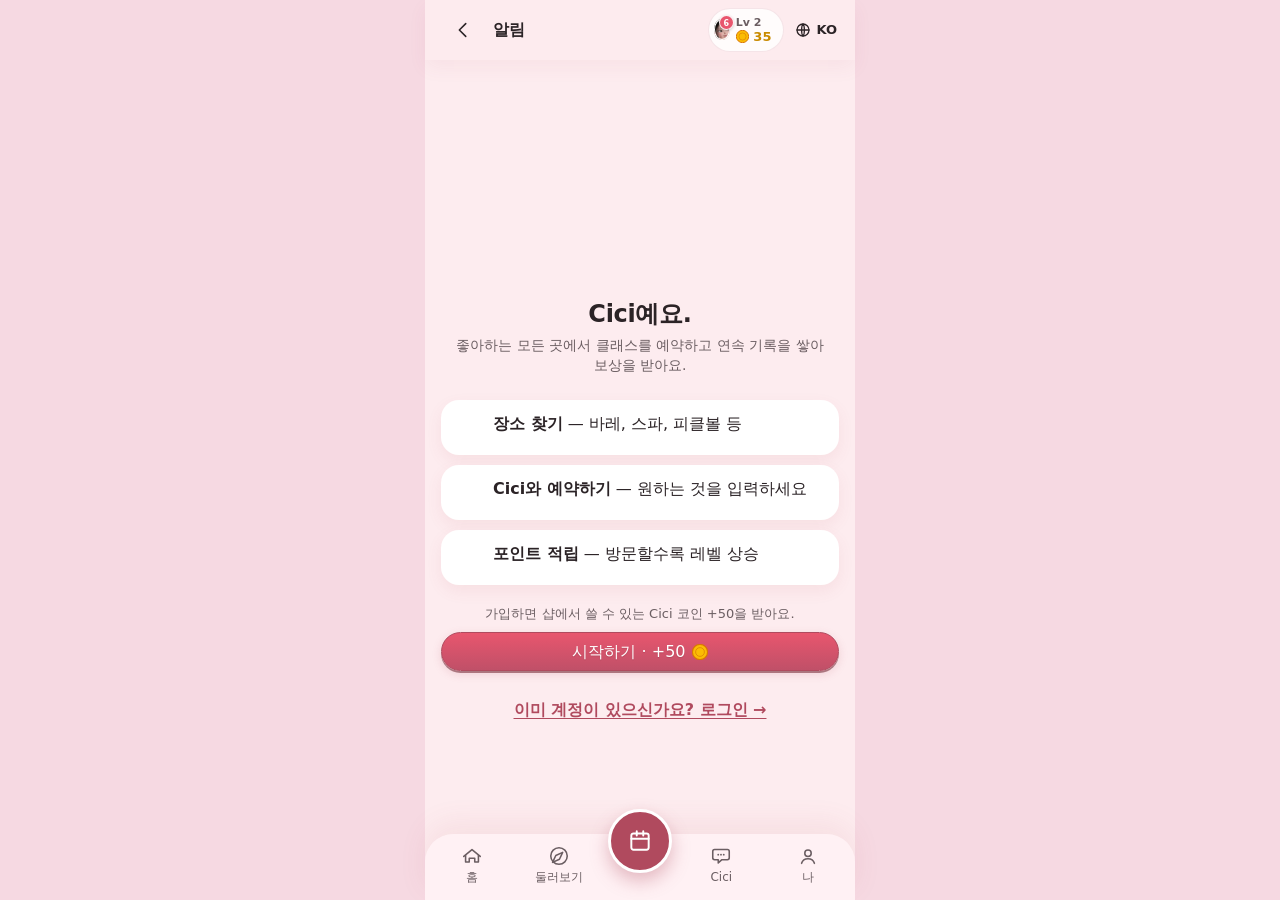
==== commit 4fb68457: "Make Home a full-page video with pink task chips. The home video fills the screen. Today's missions," ====
--- a/platform-app.html
+++ b/platform-app.html
@@ -302,12 +302,43 @@
 #app.home-bleed .you-hero:not(.sm){margin-left:-16px;margin-right:-16px;width:calc(100% + 32px);height:calc(220px + var(--home-nav));border-radius:0}
 #app.home-bleed .you-hero:not(.sm) .you-hero-vid{position:absolute;inset:0;width:100%;height:100%}
 #app.home-bleed .cici-hello{margin:0 -16px 14px;width:calc(100% + 32px);height:calc(320px + var(--home-nav));border-radius:0}
+#app.home-bleed .look-hero{margin-left:-16px;margin-right:-16px;width:calc(100% + 32px);height:calc(480px + var(--home-nav));border-radius:0}
+#app.home-bleed .look-hero .lh-chip{top:calc(var(--home-nav) + 8px)}
+/* Look: a shorter video stays pinned; the outfit list scrolls underneath */
+#app.look-pin header.top{position:fixed;top:0;left:50%;transform:translateX(-50%);width:100%;max-width:430px;z-index:16}
+#app.look-pin .look-hero{position:sticky;top:0;z-index:4;height:calc(360px + var(--home-nav));margin-bottom:0}
+#app.look-pin .look-meta{margin-top:14px}
 .cici-hello .cici-hd{position:absolute;top:calc(var(--home-nav, 8px) + 4px);left:12px;right:12px;z-index:3;margin:0;color:#fff}
 .cici-hello .cici-hd h1,.cici-hello .cici-hd .icb{color:#fff;text-shadow:0 1px 2px rgba(0,0,0,.45)}
 .cici-hello .cici-hd .sub{color:rgba(255,255,255,.9);text-shadow:0 1px 2px rgba(0,0,0,.45)}
-@media (max-width:350px){#app.home-bleed .chome{margin-left:-12px;margin-right:-12px;width:calc(100% + 24px)}#app.home-bleed .you-hero:not(.sm){margin-left:-12px;margin-right:-12px;width:calc(100% + 24px)}#app.home-bleed .cici-hello{margin-left:-12px;margin-right:-12px;width:calc(100% + 24px)}}
+@media (max-width:350px){#app.home-bleed .chome{margin-left:-12px;margin-right:-12px;width:calc(100% + 24px)}#app.home-bleed .you-hero:not(.sm){margin-left:-12px;margin-right:-12px;width:calc(100% + 24px)}#app.home-bleed .cici-hello{margin-left:-12px;margin-right:-12px;width:calc(100% + 24px)}#app.home-bleed .look-hero{margin-left:-12px;margin-right:-12px;width:calc(100% + 24px)}}
+/* Home tab only: the video fills the screen, and the tab bar sits on top of it */
+#app.home-stage{padding-bottom:0}
+#app.home-stage main{padding:0}
+#app.home-stage .chome{margin:0;width:100%;height:100dvh;min-height:calc(440px + var(--home-nav, 60px))}
+#app.home-stage #home-cici::after{height:min(58%, 480px)}
+#app.home-stage #home-cici .home-lower{gap:12px;bottom:124px}
+#home-cici .home-dock{display:grid;grid-template-columns:repeat(3,minmax(0,1fr));gap:12px;width:calc(100% - 36px);margin:4px 0 2px}
+#home-cici .home-chip{color:#7A3058;border:0;border-radius:20px;min-height:84px;padding:12px 8px;box-shadow:0 8px 18px rgba(122,48,88,.1);text-shadow:0 1px 0 rgba(255,255,255,.55);font:inherit;cursor:pointer;display:flex;flex-direction:column;align-items:center;justify-content:center;gap:4px;min-width:0}
+#home-cici .home-chip[data-v=mis]{background:rgba(244,184,206,.55)}
+#home-cici .home-chip[data-v=opt]{background:rgba(231,168,188,.55);color:#6E284C}
+#home-cici .home-chip[data-v=next]{background:rgba(255,245,248,.55);color:#C45B86;border:1.5px solid rgba(240,180,200,.75)}
+#home-cici .home-chip .ico{width:22px;height:22px}
+#home-cici .home-chip b,#home-cici .home-chip span{display:block;width:100%;overflow:hidden;text-overflow:ellipsis;white-space:nowrap;text-align:center}
+#home-cici .home-chip b{font-size:17px;font-weight:800;line-height:1.15}
+#home-cici .home-chip span{font-size:13px;font-weight:700;line-height:1.2}
 .chome .cg::before{display:none}
 #home-cici #home-wear{display:none}
+#home-cici .home-pills{display:flex;gap:8px;align-items:center;justify-content:center;flex-wrap:wrap;max-width:calc(100% - 24px)}
+#home-cici .home-look{background:transparent;color:#fff;border:1.5px solid rgba(255,255,255,.82);border-radius:999px;min-height:44px;padding:6px 16px;box-shadow:none;text-shadow:0 1px 2px rgba(0,0,0,.55);font:inherit;font-size:14px;font-weight:650;display:inline-flex;align-items:center;gap:6px;cursor:pointer}
+#home-cici .home-look .wear-acc *{fill:#F4B8CE}
+#home-cici .home-chat{position:relative;background:rgba(247,201,218,.55);color:#7A3058;border:0;border-radius:999px;min-height:44px;padding:6px 16px;box-shadow:0 6px 14px rgba(196,91,134,.16);text-shadow:0 1px 0 rgba(255,255,255,.55);font:inherit;font-size:14px;font-weight:750;display:inline-flex;align-items:center;gap:6px;cursor:pointer}
+#home-cici .home-chat .ico{width:18px;height:18px;stroke:#7A3058}
+#home-cici .home-chat .home-cdot{position:absolute;top:8px;right:8px;width:8px;height:8px;border-radius:50%;background:#E7A8BC;box-shadow:0 0 0 2px #F7C9DA}
+#home-cici #pv-notes .btn.sec{background:#F8D5E2;color:#7A3058;border-color:#E7A8BC}
+#app.home-stage nav.tabs button[aria-current=page]{color:#C45B86}
+#app.home-stage nav.tabs button.tab-cal .fab{background:#E7A8BC;color:#6E284C;box-shadow:0 8px 18px rgba(196,91,134,.28)}
+#app.home-stage nav.tabs button.tab-cal .ico{stroke:#6E284C}
 .sheet{border-radius:28px 28px 0 0;background:#FFF8F6;animation:sheetup .28s cubic-bezier(.2,.9,.3,1.2)}
 .sheet-bg{animation:fadein .2s ease}
 #view{animation:viewin .25s ease}
@@ -478,12 +509,17 @@
 .you-hero-foot .you-hero-info{position:static}
 .you-hero-name{font-size:18px;font-weight:700;line-height:1.2}
 .you-hero-lvl{font-size:13px;opacity:.85;margin-top:2px}
-/* bk-modal — booking confirmation with video + glass text layer */
-.bk-modal{position:relative;overflow:hidden;border-radius:16px;margin-bottom:12px;background:#1a0a0f}
-.bk-modal-vid{width:100%;height:240px;object-fit:cover;display:block}
-.bk-modal-glass{padding:14px 16px 16px;background:rgba(255,255,255,.88);backdrop-filter:blur(12px);-webkit-backdrop-filter:blur(12px)}
-.bk-modal-glass .who{font-size:13px;font-weight:700;color:var(--ox);margin-bottom:6px}
-.bk-modal-glass p{margin:0 0 4px}
+/* bk-modal — booking confirmation: the message sits on the video, no fill */
+.bk-modal{position:relative;overflow:hidden;height:300px;border-radius:16px;margin-bottom:12px;background:#1a0a0f}
+.bk-modal-vid{position:absolute;inset:0;width:100%;height:100%;object-fit:cover;object-position:50% 12%;display:block}
+.bk-modal-glass{position:absolute;left:0;right:0;bottom:0;z-index:2;padding:36px 14px 14px;background:transparent;color:#fff;text-shadow:0 1px 2px rgba(0,0,0,.9),0 0 10px rgba(0,0,0,.55)}
+.bk-modal-glass .who{font-size:13px;font-weight:700;color:#fff;margin-bottom:6px}
+.bk-modal-glass p,.bk-modal-glass .sub{margin:0 0 4px;color:#fff}
+.home-sheet-vid{position:relative;overflow:hidden;height:280px;border-radius:16px;margin-bottom:12px;background:#1a0a0f}
+.home-sheet-vid video{position:absolute;inset:0;width:100%;height:100%;object-fit:cover;object-position:50% 12%;display:block}
+.home-sheet-cap{position:absolute;left:0;right:0;bottom:0;z-index:2;padding:40px 14px 14px;background:transparent;color:#fff;text-shadow:0 1px 2px rgba(0,0,0,.9),0 0 10px rgba(0,0,0,.55)}
+.home-sheet-cap b{display:block;font-size:18px;line-height:1.25;margin-bottom:2px}
+.home-sheet-cap span{font-size:13px;font-weight:650}
 </style>
 </head>
 <body>
@@ -1730,7 +1766,8 @@
   $("#sheetRoot").innerHTML = `<div class="sheet-bg" data-act="bgclose"><div class="sheet" role="dialog" aria-modal="true" aria-label="${esc(label)}" tabindex="-1">${html}</div></div>`;
   const sh = $(".sheet"); const f = sh.querySelector("button:not([disabled]),input:not([disabled]),textarea,[href]"); (f || sh).focus();
 }
-function closeSheet() { try { p2Pend = null; } catch (e) {} const had = !!$(".sheet"); if (had && PEND && $("[data-act=dobook],#rv-wait")) { track("booking_abandon", { step: "review" }); PEND = null; } $("#sheetRoot").innerHTML = ""; if (!had) return; if (lastFocus && document.body.contains(lastFocus)) lastFocus.focus(); else $("#view").focus(); }
+let homeSheet = null;
+function closeSheet() { homeSheet = null; try { p2Pend = null; } catch (e) {} const had = !!$(".sheet"); if (had && PEND && $("[data-act=dobook],#rv-wait")) { track("booking_abandon", { step: "review" }); PEND = null; } $("#sheetRoot").innerHTML = ""; if (!had) return; if (lastFocus && document.body.contains(lastFocus)) lastFocus.focus(); else $("#view").focus(); }
 const sheetHd = title => `<div class="hd"><h2>${esc(title)}</h2><button class="icb" data-act="close" aria-label="${t("close")}">${ic("x")}</button></div>`;
 let toastT = null, toastUndo = null;
 function toast(msg, undo) {
@@ -2341,14 +2378,17 @@
 }
 /* ===== MVP character-first Home (MVP-H1..H8) ===== */
 const outfitIdx = id => { const n = +String(id || "").replace(/^o/, ""); return n >= 1 && n <= 5 ? n : 0; };
-const OUTFIT_IMG = { o1:"assets/cici-outfits/01_blush_wrap.png", o2:"assets/cici-outfits/07_powder_blue_leggings.png", o3:"assets/cici-outfits/07_powder_blue_leggings.png", o4:"assets/cici-outfits/24_pink_hoodie.png", o5:"assets/cici-outfits/20_monochrome_polo.png", wrap:"assets/cici-outfits/09_black_ballet_wrap.png", lan:"assets/cici-outfits/14_pink_knit.png" };
+const OUTFIT_IMG = { o1:"assets/cici-outfits/01_blush_wrap.png", o2:"assets/cici-outfits/07_powder_blue_leggings.png", o3:"assets/cici-outfits/07_powder_blue_leggings.png", o4:"assets/cici-outfits/24_pink_hoodie.png", o5:"assets/cici-outfits/20_monochrome_polo.png", icy:"assets/cici-outfits/02_icy_blue_unitard.png", ivory:"assets/cici-outfits/03_ivory_clasp.png", shoulder:"assets/cici-outfits/16_ivory_one_shoulder.png", wrap:"assets/cici-outfits/09_black_ballet_wrap.png", lan:"assets/cici-outfits/14_pink_knit.png" };
 const OUTFIT_KO = ["기본", "글로우", "글로우", "블룸", "아이콘"], OUTFIT_VI = ["Mặc định", "Glow", "Glow", "Bloom", "Icon"];
 const outfitNm = n => L === "ko" ? OUTFIT_KO[n - 1] : L === "vi" ? OUTFIT_VI[n - 1] : OUTFIT[n - 1];
-const wearNm = () => { const n = outfitIdx(ST.wear); if (n) return outfitNm(n); return ST.wear === "wrap" ? tr("Studio wrap top") : ST.wear === "lan" ? tr("Mid-Autumn lantern") : ""; };
+const icyNm = () => L3("Icy", "Xanh băng", "아이스 블루");
+const ivoryNm = () => L3("Ivory", "Ngà", "아이보리");
+const shoulderNm = () => L3("One shoulder", "Lệch vai", "원숄더");
+const wearNm = () => { const n = outfitIdx(ST.wear); if (n) return outfitNm(n); if (ST.wear === "icy") return icyNm(); if (ST.wear === "ivory") return ivoryNm(); if (ST.wear === "shoulder") return shoulderNm(); return ST.wear === "wrap" ? tr("Studio wrap top") : ST.wear === "lan" ? tr("Mid-Autumn lantern") : ""; };
 /* decorative accessory drawn over the same Cici art (no new art needed): Studio ribbon, Glow sparkle, Bloom flower, Icon star clip */
 /* acc-fix: mode "pill" = inline icon (inside the Wearing pill), "frame" = round badge at the bottom-right corner of a full-body frame, default = tiny corner badge on small avatars (.cav-h) */
 function outfitBadge(id, mode) {
-  const n = outfitIdx(id), d = { 1: '<circle cx="12" cy="12" r="7" fill="#E98597"/><circle cx="12" cy="12" r="4" fill="#fff" opacity=".6"/>', 2: '<path d="M12 12c-3-4-8-5-8-1s5 3 8 1c3 2 8 3 8-1s-5-3-8 1z" fill="#B04A5E"/>', 3: '<path d="M12 2l2.4 6.6L21 11l-6.6 2.4L12 20l-2.4-6.6L3 11l6.6-2.4z" fill="#E9B44C"/>', 4: '<g fill="#E98597"><circle cx="12" cy="6" r="4"/><circle cx="6" cy="12" r="4"/><circle cx="18" cy="12" r="4"/><circle cx="12" cy="18" r="4"/></g><circle cx="12" cy="12" r="3.2" fill="#FFD36E"/>', 5: '<path d="M12 2l3 6.5 7 .8-5.2 4.8 1.5 7L12 17.6 5.7 21.1l1.5-7L2 9.3l7-.8z" fill="#8E3346"/>' }[n];
+  const n = outfitIdx(id), extra = { icy: '<circle cx="12" cy="12" r="7" fill="#A9C9E8"/><circle cx="12" cy="12" r="3.5" fill="#fff" opacity=".75"/>', ivory: '<circle cx="12" cy="12" r="7" fill="#F3E6D0"/><circle cx="12" cy="12" r="3.5" fill="#fff" opacity=".8"/>', shoulder: '<circle cx="12" cy="12" r="7" fill="#E7D7C3"/><circle cx="12" cy="12" r="3.5" fill="#fff" opacity=".8"/>' }, d = extra[id] || { 1: '<circle cx="12" cy="12" r="7" fill="#E98597"/><circle cx="12" cy="12" r="4" fill="#fff" opacity=".6"/>', 2: '<path d="M12 12c-3-4-8-5-8-1s5 3 8 1c3 2 8 3 8-1s-5-3-8 1z" fill="#B04A5E"/>', 3: '<path d="M12 2l2.4 6.6L21 11l-6.6 2.4L12 20l-2.4-6.6L3 11l6.6-2.4z" fill="#E9B44C"/>', 4: '<g fill="#E98597"><circle cx="12" cy="6" r="4"/><circle cx="6" cy="12" r="4"/><circle cx="18" cy="12" r="4"/><circle cx="12" cy="18" r="4"/></g><circle cx="12" cy="12" r="3.2" fill="#FFD36E"/>', 5: '<path d="M12 2l3 6.5 7 .8-5.2 4.8 1.5 7L12 17.6 5.7 21.1l1.5-7L2 9.3l7-.8z" fill="#8E3346"/>' }[n];
   if (!d) return ""; return `<svg class="wear-acc${mode === "frame" ? " frame" : mode === "pill" ? " pill" : ""}" data-wear="${esc(id)}" viewBox="0 0 24 24" aria-hidden="true">${d}</svg>`;
 }
 function heroScene() {
@@ -2362,7 +2402,10 @@
   const outfitVidSrc = !calm ? (CHAR_VIDS.find(v => v.id === (OUTFIT_VID[ST.wear] || "v1")) || CHAR_VIDS[0]).src : null;
   const outfitImgSrc = !calm ? (OUTFIT_IMG[ST.wear] || OUTFIT_IMG.o1) : null;
   const ciciMedia = outfitVidSrc ? `<video src="${esc(outfitVidSrc)}" muted loop playsinline autoplay></video>` : outfitImgSrc ? `<img src="${esc(outfitImgSrc)}" alt="${esc(alt)}" loading="eager">` : cut(pose, { alt, eager: 1, loop: !calm });
-  return `<section class="chome" id="home-cici" aria-label="${esc(ciciNm())}" data-pose="${pose}" data-greet="${calm ? "neutral" : h < 12 ? "morning" : h < 18 ? "afternoon" : "evening"}">${ciciMedia}<p class="home-date">${esc(homeDate())}</p><div class="cpic${P2() && !calm ? " p2sk" : ""}"${calm ? "" : p2SkinAttr(null, 1)}></div><div class="home-lower"><h1 class="cg">${esc(greet)}</h1>${notesCard()}${homeLevelBar()}</div></section>`;
+  const lookBtn = `<button type="button" class="home-look" id="home-look" data-act="youpage" data-v="look" aria-label="${esc(t("wardrobe") + (wn ? ", " + wn : ""))}">${outfitBadge(ST.wear, "pill")}<span>${esc(wn ? L3("Look", "Tủ đồ", "스타일") + " · " + wn : t("wardrobe"))}</span></button>`;
+  const chatDot = CH.cici && CH.cici.unread;
+  const chatBtn = `<button type="button" class="home-chat" id="home-chat" data-act="tab" data-v="cici" aria-label="${esc(t("ciciAria") + (chatDot ? ", " + t("newReply") : ""))}">${ic("cici")}<span>${esc(t("cici"))}</span>${chatDot ? '<span class="home-cdot" aria-hidden="true"></span>' : ""}</button>`;
+  return `<section class="chome" id="home-cici" aria-label="${esc(ciciNm())}" data-pose="${pose}" data-greet="${calm ? "neutral" : h < 12 ? "morning" : h < 18 ? "afternoon" : "evening"}">${ciciMedia}<p class="home-date">${esc(homeDate())}</p><div class="cpic${P2() && !calm ? " p2sk" : ""}"${calm ? "" : p2SkinAttr(null, 1)}></div><div class="home-lower"><div class="home-pills">${lookBtn}${chatBtn}</div><h1 class="cg">${esc(greet)}</h1>${notesCard()}${homeDockHtml()}${homeLevelBar()}</div></section>`;
 }
 /* MVP-H2: greeting by the member's home time zone (KST in the KR market) */
 function homeNow() { const tz = ME && ME.tz || (MARKET === "kr" ? "Asia/Seoul" : "Asia/Saigon"); return loc(PV.now(), tz); }
@@ -2414,21 +2457,57 @@
   if (ME.days && ME.days[dk] === "v") return true;
   return Object.values(ME.att || {}).some(a => a && !a.reversed && (a.day || dayKey(ME, a.t)) === dk);
 }
-function optionalCard() {
-  /* Rest only when today has no visit and stretch is still open, or after it is already done. Breathe and walk stay listed. None of these enter the 0/3 count or the shop-coin ledger. */
+function optKeys() {
+  /* Rest only when today has no visit and stretch is still open, or after it is already done. Breathe and walk stay listed. */
+  const keys = [];
+  if (ST.miss.rest || (!ST.miss.stretch && !visitToday())) keys.push("rest");
+  keys.push("breathe", "walk");
+  return keys;
+}
+function optionalCard(bare) {
+  /* None of these enter the 0/3 count or the shop-coin ledger. */
   const row = (k, label, why) => `<div class="mis${ST.miss[k] ? " done" : ""}" id="opt-${k}"><span class="ck" aria-hidden="true">${ST.miss[k] ? ic("check", "s") : ""}</span><span class="grow"><span class="mt">${esc(label)}</span><span class="vh">${ST.miss[k] ? ", " + tr("done") : ""}</span><br><span class="sub sm">+${esc(fmtPts(10))} · ${esc(why)}</span></span>${ST.miss[k] ? "" : `<button class="btn sec" data-act="${k}">${tr("Start")}</button>`}</div>`;
-  const rows = [];
-  if (ST.miss.rest || (!ST.miss.stretch && !visitToday())) rows.push(row("rest", t("mRest"), t("optRestWhy")));
-  rows.push(row("breathe", t("mBreathe"), t("optWhy")));
-  rows.push(row("walk", t("mWalk"), t("optWhy")));
-  return `<h2 id="home-opt-h">${t("optMissions")}</h2><div class="card" id="home-opt">${rows.join("")}</div>`;
+  const label = { rest: t("mRest"), breathe: t("mBreathe"), walk: t("mWalk") };
+  const why = { rest: t("optRestWhy"), breathe: t("optWhy"), walk: t("optWhy") };
+  const body = `<div class="card" id="home-opt">${optKeys().map(k => row(k, label[k], why[k])).join("")}</div>`;
+  return bare ? body : `<h2 id="home-opt-h">${t("optMissions")}</h2>${body}`;
+}
+function nextClassCard() {
+  const up = upcoming();
+  return `<div class="card" role="list" id="home-next">${up.length ? upRow(up[0]) + `<div class="row" style="justify-content:flex-end"><button class="link" data-act="mybk" data-from="home">${esc(t("allBookings", { n: up.length }))}</button></div>` : nEmpty(esc(t("nothingUp")), "idle") + `<button class="btn full" data-act="go" data-v="cici:book">${t("chipBook")}</button>`}</div>`;
+}
+function homeDockHtml() {
+  const done = ["attend", "newplace", "stretch"].filter(k => ST.miss[k]).length;
+  const keys = optKeys(), od = keys.filter(k => ST.miss[k]).length;
+  const nx = upcoming()[0];
+  const nxTime = nx ? fTime(nx.m) : "—";
+  const nxName = nx ? N(svcOf(nx.store, nx.svc).n) : L3("Book", "Đặt lịch", "예약");
+  const chip = (kind, icon, strong, sub, label) => `<button type="button" class="home-chip" data-act="homedock" data-v="${kind}" aria-label="${esc(label)}">${ic(icon)}<b>${esc(strong)}</b><span>${esc(sub)}</span></button>`;
+  return `<div class="home-dock" role="group">${chip("mis", "check", done + "/3", L3("Today", "Hôm nay", "오늘"), t("missions") + ", " + done + "/3")}${chip("opt", "star", od + "/" + keys.length, L3("Optional", "Tùy chọn", "선택"), t("optMissions") + ", " + od + "/" + keys.length)}${chip("next", "cal", nxTime, nxName, t("nextClass") + (nx ? ", " + nxName + ", " + nxTime : ""))}</div>`;
+}
+function homeSheetVid(title, sub) {
+  return `<div class="home-sheet-vid"><video src="${esc(outfitVidTop())}" muted loop playsinline autoplay></video><div class="home-sheet-cap"><b>${esc(title)}</b><span>${esc(sub)}</span></div></div>`;
+}
+function openHomeSheet(kind) {
+  if (kind === "mis") {
+    const done = ["attend", "newplace", "stretch"].filter(k => ST.miss[k]).length;
+    homeSheet = "mis";
+    openSheet(sheetHd(t("missions")) + homeSheetVid(done + " / 3", t("missions")) + missionsCard(), t("missions"));
+  } else if (kind === "opt") {
+    const keys = optKeys(), od = keys.filter(k => ST.miss[k]).length;
+    homeSheet = "opt";
+    openSheet(sheetHd(t("optMissions")) + homeSheetVid(od + " / " + keys.length, t("optMissions")) + optionalCard(true), t("optMissions"));
+  } else if (kind === "next") {
+    const nx = upcoming()[0];
+    const title = nx ? N(svcOf(nx.store, nx.svc).n) : t("nothingUp");
+    const sub = nx ? fTime(nx.m) + " · " + S[nx.store].name : t("chipBook");
+    homeSheet = "next";
+    openSheet(sheetHd(t("nextClass")) + homeSheetVid(title, sub) + nextClassCard(), t("nextClass"));
+  }
 }
 function vHome() {
-  /* MVP-H1 order: Cici + greeting, level bar, 2–3 missions, optional self-care, Next class card (+ "All bookings"). Allowed extras: the one-line migration banner (A3) and the header bell. */
-  const up = upcoming(); track("home_open");
-  return heroScene() + (P2() ? p2Room() : "") +
-    `<h2 id="home-mis-h">${t("missions")}</h2>${missionsCard()}${optionalCard()}` +
-    `<h2>${t("nextClass")}</h2><div class="card" role="list" id="home-next">${up.length ? upRow(up[0]) + `<div class="row" style="justify-content:flex-end"><button class="link" data-act="mybk" data-from="home">${esc(t("allBookings", { n: up.length }))}</button></div>` : nEmpty(esc(t("nothingUp")), "idle") + `<button class="btn full" data-act="go" data-v="cici:book">${t("chipBook")}</button>`}</div>`;
+  upcoming(); track("home_open");
+  return heroScene() + (P2() ? p2Room() : "");
 }
 function chatUI(cid, placeholder, above) {
   const c = CH[cid], g = gated();
@@ -2556,10 +2635,13 @@
   { id:"v14a", src:"assets/videos/video_14_part1.mp4",   label:"Bloom" },
   { id:"v15",  src:"assets/videos/video15.mp4",          label:"Icon" },
   { id:"v9",   src:"assets/videos/video_9.mp4",          label:"Wrap top" },
-  { id:"v14b", src:"assets/videos/video_14_part2.mp4",   label:"Lantern" }
+  { id:"v14b", src:"assets/videos/video_14_part2.mp4",   label:"Lantern" },
+  { id:"vicy", src:"assets/videos/gemini_generated_video_a7529e6c.mp4", label:"Icy" },
+  { id:"v3",   src:"assets/videos/video_3.mp4",          label:"Ivory" },
+  { id:"v16",  src:"assets/videos/video_16.mp4",         label:"One shoulder" }
 ];
 /* Maps outfit id → CHAR_VIDS id */
-const OUTFIT_VID = { o1:"v1", o2:"v7", o3:"v7", o4:"v14a", o5:"v15", wrap:"v9", lan:"v14b" };
+const OUTFIT_VID = { o1:"v1", o2:"v7", o3:"v7", o4:"v14a", o5:"v15", icy:"vicy", ivory:"v3", shoulder:"v16", wrap:"v9", lan:"v14b" };
 /* Outfit metadata — name & description for the Look tab tiles */
 const OUTFIT_META = {
   o1:   { vi:"Áo wrap hồng nhạt · Tất cả trình độ",       en:"Blush wrap · All levels",             ko:"블러쉬 랩 · 전 레벨" },
@@ -2568,7 +2650,10 @@
   o4:   { vi:"Hoodie hồng · Phong cách Bloom",             en:"Pink hoodie · Bloom style",            ko:"핑크 후디 · 블룸" },
   o5:   { vi:"Polo đơn sắc · Phong cách Icon",             en:"Monochrome polo · Icon style",         ko:"모노크롬 폴로 · 아이콘" },
   wrap: { vi:"Áo wrap ballet đen · Phiên bản đặc biệt",    en:"Black ballet wrap · Special edition",  ko:"블랙 발레 랩 · 스페셜 에디션" },
-  lan:  { vi:"Áo len hồng · Trung Thu giới hạn",           en:"Pink knit · Mid-Autumn limited",       ko:"핑크 니트 · 중추절 한정" }
+  lan:  { vi:"Áo len hồng · Trung Thu giới hạn",           en:"Pink knit · Mid-Autumn limited",       ko:"핑크 니트 · 중추절 한정" },
+  icy:  { vi:"Bodysuit xanh băng",                        en:"Icy blue unitard",                     ko:"아이스 블루 유니타드" },
+  ivory:{ vi:"Ngà · chắp tay",                           en:"Ivory · hands together",               ko:"아이보리 · 모은 손" },
+  shoulder:{ vi:"Ngà · lệch vai",                        en:"Ivory · one shoulder",                 ko:"아이보리 · 원숄더" }
 };
 /* Upper-body videos — one per equipped outfit (o5 falls back to o1) */
 const OUTFIT_VID_TOP = {
@@ -2578,6 +2663,9 @@
   o4:   "assets/teaching-videos/hf_20261016_032817_149589a8-ff24-44ea-9440-661b0d941cb3.mp4",
   wrap: "assets/teaching-videos/hf_20261016_032725_803b61f2-7841-48d5-acfa-0db74ab83815.mp4",
   lan:  "assets/teaching-videos/hf_20261016_032754_46c2e04d-4d32-4449-9a16-1abc077b8f6e.mp4",
+  icy:  "assets/teaching-videos/hf_20261016_032725_cfe107df-0fd4-4526-8b45-3b5bb9655d7c.mp4",
+  ivory:"assets/teaching-videos/hf_20261016_032725_2a30a02b-7cfa-42c1-bc4c-5b86468c9103.mp4",
+  shoulder:"assets/teaching-videos/hf_20261016_032754_c4225785-c184-4eeb-87c4-16a351b5a5a8.mp4",
 };
 const outfitVidTop = () => OUTFIT_VID_TOP[ST.wear] || OUTFIT_VID_TOP.o1;
 
@@ -2592,7 +2680,7 @@
   return `<h2 style="margin:0 0 10px">${L3("Actions", "Hành động", "동작")}</h2><div class="cici-act">${moving}</div><div class="chips" style="margin-bottom:8px">${chips}</div><p class="sub sm" style="margin:0 0 14px">${esc(act.ko)} · ${esc(act.en)} · ${esc(act.vi)}</p>`;
 }
 function vLook() {
-  const lv = lvlOf(ME), OF = [1, 2, 3, 4, 5], CO = [["wrap", tr("Studio wrap top")], ["lan", tr("Mid-Autumn lantern")]].filter(([id]) => ST.owned.includes(id));
+  const lv = lvlOf(ME), OF = [1, 2, 3, 4, 5], CO = [["wrap", tr("Studio wrap top")], ["lan", tr("Mid-Autumn lantern")]].filter(([id]) => ST.owned.includes(id)), EXTRA = [["icy", icyNm()], ["ivory", ivoryNm()], ["shoulder", shoulderNm()]];
   const tile = (id, nm, sub, ok) => { const img = OUTFIT_IMG[id] || ""; return `<button class="look-tile${ok ? "" : " lock"}" data-act="${ok ? "pvwear" : ""}" data-v="${id}" ${ok ? `aria-pressed="${ST.wear === id}"` : 'disabled aria-disabled="true"'} aria-label="${esc(nm + ", " + sub)}">${img ? `<img src="${img}" alt="" loading="lazy">` : ""}<div class="look-tile-top"><b class="sm">${esc(nm)}</b></div><div class="look-tile-bot"><span class="sub sm">${esc(sub)}</span></div>${ST.wear === id ? `<span class="look-tile-wearing">${L3("Wearing","Đang mặc","착용 중")}</span>` : ""}${!ok ? `<div class="lock-veil">${ic("lock")}</div>` : ""}</button>`; };
   const got = n => n <= lv || (ME.unlocked || []).includes("o" + n); /* MVP-L3/OQ4: kept after a reversal */
   const eq = ST.shopEquipped || {};
@@ -2610,7 +2698,7 @@
   const outfitDesc = id => { const m = OUTFIT_META[id]; if (!m) return ""; return L === "vi" ? m.vi : L === "ko" ? m.ko : m.en; };
   const curDesc = outfitDesc(ST.wear);
   const metaBar = `<div class="look-meta"><div style="min-width:0"><b class="lm-name">${esc(wn)}</b>${curDesc ? `<div class="sub sm" style="margin-top:1px">${esc(curDesc)}</div>` : ""}</div><span class="lm-tag">${L3("Wearing","Đang mặc","착용 중")}</span><button class="btn ghost" data-act="open-shop" style="flex:none;padding:6px 12px;font-size:12px">${coinSvg} ${L3("Shop","Shop","쇼핑")}</button></div>`;
-  return heroHtml + metaBar + `<h2 style="margin:0 0 10px">${L3("Outfits", "Trang phục", "코디")}</h2><div class="tiles" id="look-tiles">${OF.map(n => tile("o" + n, outfitNm(n), got(n) ? outfitDesc("o" + n) : pvT("levelLocked", { n }), got(n))).join("")}${CO.map(([id, nm]) => tile(id, nm, outfitDesc(id), true)).join("")}</div>`;
+  return heroHtml + metaBar + `<h2 style="margin:0 0 10px">${L3("Outfits", "Trang phục", "코디")}</h2><div class="tiles" id="look-tiles">${OF.map(n => tile("o" + n, outfitNm(n), got(n) ? outfitDesc("o" + n) : pvT("levelLocked", { n }), got(n))).join("")}${EXTRA.map(([id, nm]) => tile(id, nm, outfitDesc(id), true)).join("")}${CO.map(([id, nm]) => tile(id, nm, outfitDesc(id), true)).join("")}</div>`;
 }
 function vWallet() {
   const rows = joinedIds().map(sid => (WALLET[sid] || []).map(p => walletRow(sid, p)).join("")).join("") + upcoming().filter(b => b.dep).map(depRow).join("");
@@ -2634,7 +2722,7 @@
   h += `<h2>${L3("About","Giới thiệu","정보")}</h2><p class="sub sm" id="demo-safety"><b>${L3("Demo safety: prototype only.","An toàn bản demo: chỉ là bản thử nghiệm.","데모 안전 기능: 프로토타입 전용.")}</b> ${L3("Cici's safety replies follow a fixed, tested list and may miss new wording. The 'Need help?' link is always under the chat. The real app will use a stronger check.","Các câu trả lời an toàn của Cici dựa trên một danh sách cố định đã kiểm thử và có thể bỏ sót cách diễn đạt mới. Liên kết 'Cần hỗ trợ?' luôn ở dưới khung chat. Ứng dụng thật sẽ dùng cách kiểm tra mạnh hơn.",CICI_KO + "의 안전 답변은 테스트된 고정 목록을 따르며 새로운 표현은 놓칠 수 있어요. '도움이 필요하세요?' 링크는 항상 대화 아래에 있어요. 실제 앱은 더 강력한 검사를 사용할 거예요.")}</p>`;
   return h;
 }
-function syncHomeBleed() { const app = $("#app"); if (app) app.classList.toggle("home-bleed", (ST.tab === "home" || ST.tab === "you" || (ST.tab === "cici" && CH.cici && !CH.cici.msgs.length)) && !ST.page && !ST.store); }
+function syncHomeBleed() { const app = $("#app"); if (!app) return; app.classList.toggle("home-bleed", ((ST.tab === "home" || ST.tab === "you" || (ST.tab === "cici" && CH.cici && !CH.cici.msgs.length)) && !ST.page && !ST.store) || (ST.page === "look" && !ST.store)); app.classList.toggle("home-stage", ST.tab === "home" && !ST.page && !ST.store); app.classList.toggle("look-pin", ST.page === "look" && !ST.store); }
 function renderView() { if (ST.page === "p2char" && !P2()) ST.page = null; if (!FLAGS.quest) { if (QUEST_RE.test(ST.page || "")) ST.page = null; if (QUEST_RE.test(ST.tab || "")) ST.tab = "home"; if (QUEST_RE.test(ST.bkFrom || "")) ST.bkFrom = "home"; } if (ST.tab === "book" || ST.tab === "ask") ST.tab = "cici"; /* NT-7: old tabs land on Cici */ syncHomeBleed(); $("#view").classList.toggle("cici-v", ST.tab === "cici" && !ST.page && !ST.store); $("#view").innerHTML = ST.page === "bookings" ? vBookings() : ST.page === "notif" ? vNotif() : ST.page === "nset" ? vNSet() : ST.page === "wallet" ? vWallet() : ST.page === "vouchers" ? vVouchers() : ST.page === "settings" ? vSettings() : ST.page === "points" ? pointsBlock() + storeAppBtn() : ST.page === "look" ? vLook() : ST.page === "p2char" && P2() ? p2CharPage() : ST.page === "shop" ? shopPage() : ST.page === "auth" ? authPage() : ST.page === "onboard" ? onboardPage() : ST.page === "profile-edit" ? profileEditPage() : ST.store ? vStore(ST.store) : ({ home: vHome, discover: vDiscover, look: vLook, cici: vCici, you: vYou }[ST.tab] || vHome)(); }
 /* MVP-L1/L7: the unlock animation plays once, on the next normal Home view (deferred while a crisis/urgent turn is in force, A6) */
 function maybeUnlock() {
@@ -3190,7 +3278,8 @@
   switch (a) {
     case "close": clearInterval(stretchT); closeSheet(); break;
     case "tab": go("tab:" + d.v); break;
-    case "gotasks": closeSheet(); setTab("home"); render(); { const m = $("#home-mis-h") || $("#home-mis"); if (m) m.scrollIntoView({ block: "start" }); const v = $("#view"); if (v) v.focus({ preventScroll: true }); } break;
+    case "gotasks": closeSheet(); setTab("home"); render(); openHomeSheet("mis"); break;
+    case "homedock": openHomeSheet(d.v); break;
     case "go": go(d.v); break;
     case "mybk": openBookings(null, null, d.from || null); break;
     case "bkseg": ST.bkSeg = d.v; ST.bkHi = null; renderView(); { const f = $(`[data-act="bkseg"][data-v="${d.v}"]`); if (f) f.focus(); } break;
@@ -3228,8 +3317,8 @@
       toast(unequip ? it.icon+" "+L3("Removed.","Đã bỏ.","해제됐어요.") : it.icon+" "+shopItemNm(it)+" "+L3("equipped!","đã đeo!","착용!"));
       applyEquipped(); render(); break; }
     case "onboard-done": ST.firstRun = false; try { localStorage.setItem("cici.ob","1"); } catch(e){} ST.page = null; ST.shopCoins += 50; showGainPill(0, 50); celebrate(); render(); toast(L3("Welcome! +50 🪙","Chào mừng! +50 🪙","환영해요! +50 🪙")); break;
-    case "attend-demo": { const b = B.find(bk => bk.status === "confirmed"); if (b) { attend(b); } else { ST.miss.attend = true; shopGain(20); celebrate(); render(); toast(L3("Attended! +20 🪙","Đã điểm danh! +20 🪙","출석 완료! +20 🪙")); } break; }
-    case "newplace-demo": ST.miss.newplace = true; shopGain(30); celebrate(); render(); toast(L3("New place visited! +30 🪙","Thử nơi mới! +30 🪙","새로운 곳 방문! +30 🪙")); break;
+    case "attend-demo": { const b = B.find(bk => bk.status === "confirmed"); if (b) { attend(b); } else { ST.miss.attend = true; shopGain(20); celebrate(); render(); toast(L3("Attended! +20 🪙","Đã điểm danh! +20 🪙","출석 완료! +20 🪙")); if (homeSheet === "mis") openHomeSheet("mis"); } break; }
+    case "newplace-demo": ST.miss.newplace = true; shopGain(30); celebrate(); render(); toast(L3("New place visited! +30 🪙","Thử nơi mới! +30 🪙","새로운 곳 방문! +30 🪙")); if (homeSheet === "mis") openHomeSheet("mis"); break;
     case "edit-profile": ST.editNameVal = ST.profileName || L3("Mina","Mina","미나"); ST.page = "profile-edit"; render(); window.scrollTo(0,0); break;
     case "save-profile": { const v = ($("#fEditName")||{}).value||""; const vt = v.trim(); if (!vt) { toast(L3("Name can't be empty.","Tên không được bỏ trống.","이름을 입력해 주세요.")); break; } ST.profileName = vt; ST.editNameVal = vt; ST.page = null; toast(L3("Saved.","Đã lưu.","저장됐어요.")); render(); break; }
     case "back": if (ST.page === "bookings") { bookingsBack(); break; } if (ST.page) { ST.page = ST.page === "nset" && ST.fromFeed ? "notif" : null; ST.fromFeed = false; render(); $("#view").focus(); break; } ST.store = null; render(); window.scrollTo(0, 0); $("#view").focus(); break;
@@ -3726,7 +3815,7 @@
 function wardrobe() {
   const lv = lvlOf(ME), OF = [["o1", 1], ["o2", 2], ["o3", 3], ["o4", 4], ["o5", 5]], CO = [["wrap", tr("Studio wrap top")], ["lan", tr("Mid-Autumn lantern")]].filter(([id]) => ST.owned.includes(id));
   const tile = (id, nm, sub, ok) => `<button class="tile${ok ? "" : " lock"}" data-act="pvwear" data-v="${id}" ${ok ? `aria-pressed="${ST.wear === id}"` : "disabled"} style="min-height:44px;font:inherit;color:inherit"><span class="ic">${ic(ok ? "shirt" : "lock")}</span><b class="sm">${esc(nm)}</b><span class="sub sm">${esc(sub)}</span></button>`;
-  return `<h2>${t("wardrobe")}</h2><div class="tiles">${OF.map(([id, n]) => tile(id, OUTFIT[n - 1], (n <= lv || (ME.unlocked || []).includes(id)) ? (ST.wear === id ? "✓" : tr("Owned")) : pvT("levelLocked", { n }), n <= lv || (ME.unlocked || []).includes(id))).join("")}${CO.map(([id, nm]) => tile(id, nm, tr("Owned"), true)).join("")}</div>`;
+  return `<h2>${t("wardrobe")}</h2><div class="tiles">${OF.map(([id, n]) => tile(id, OUTFIT[n - 1], (n <= lv || (ME.unlocked || []).includes(id)) ? (ST.wear === id ? "✓" : tr("Owned")) : pvT("levelLocked", { n }), n <= lv || (ME.unlocked || []).includes(id))).join("")}${[["icy", icyNm()], ["ivory", ivoryNm()], ["shoulder", shoulderNm()]].map(([id, nm]) => tile(id, nm, tr("Owned"), true)).join("")}${CO.map(([id, nm]) => tile(id, nm, tr("Owned"), true)).join("")}</div>`;
 }
 function vchLine(c) { const v = c.terms; return v.type === "percent" ? v.value + "%" : v.type === "fixed" ? fmtMoney(v.value, v.cur || "VND") : pvTx(v.title); }
 function scopeTx(v) { return v.brand ? pvT("offeredBy", { brand: v.brand }) : (v.store ? pvT("onlyAt", { s: storeNm(v.store) }) : L3("Any participating place", "Mọi nơi tham gia", "참여 매장 어디서나")); }
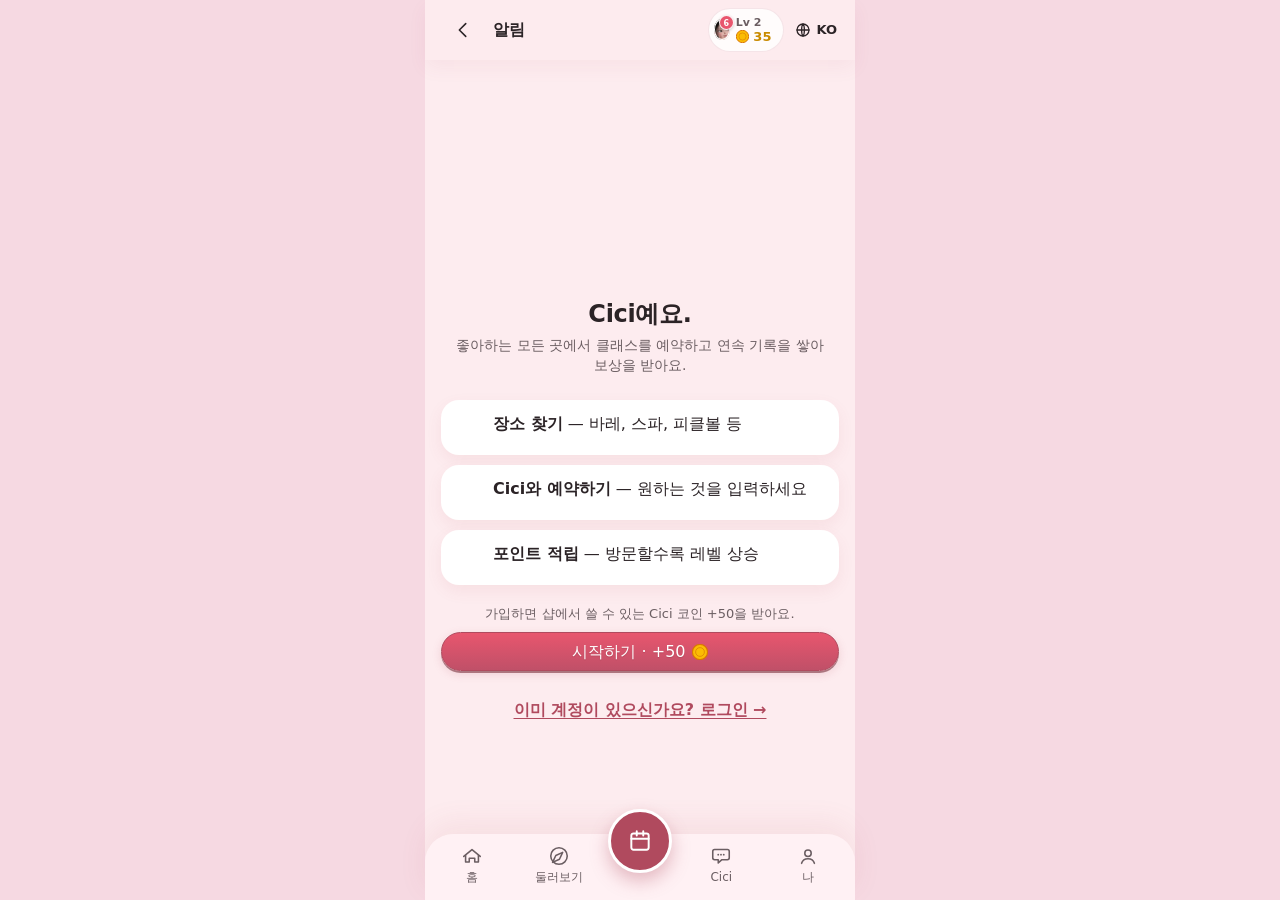
==== commit 7f2d4a89: "Tint Home from the equipped Cici Shop background. Home chips, the Cici button, the notes button, and" ====
--- a/platform-app.html
+++ b/platform-app.html
@@ -319,10 +319,11 @@
 #app.home-stage #home-cici::after{height:min(58%, 480px)}
 #app.home-stage #home-cici .home-lower{gap:12px;bottom:124px}
 #home-cici .home-dock{display:grid;grid-template-columns:repeat(3,minmax(0,1fr));gap:12px;width:calc(100% - 36px);margin:4px 0 2px}
-#home-cici .home-chip{color:#7A3058;border:0;border-radius:20px;min-height:84px;padding:12px 8px;box-shadow:0 8px 18px rgba(122,48,88,.1);text-shadow:0 1px 0 rgba(255,255,255,.55);font:inherit;cursor:pointer;display:flex;flex-direction:column;align-items:center;justify-content:center;gap:4px;min-width:0}
-#home-cici .home-chip[data-v=mis]{background:rgba(244,184,206,.55)}
-#home-cici .home-chip[data-v=opt]{background:rgba(231,168,188,.55);color:#6E284C}
-#home-cici .home-chip[data-v=next]{background:rgba(255,245,248,.55);color:#C45B86;border:1.5px solid rgba(240,180,200,.75)}
+#app{--home-wash:rgba(244,184,206,.55);--home-wash-2:rgba(231,168,188,.55);--home-wash-3:rgba(255,245,248,.55);--home-line:rgba(240,180,200,.75);--home-ink:#7A3058;--home-ink-2:#6E284C;--home-ink-3:#C45B86;--home-fab:#E7A8BC;--home-mark:#F4B8CE}
+#home-cici .home-chip{color:var(--home-ink);border:0;border-radius:20px;min-height:84px;padding:12px 8px;box-shadow:0 8px 18px rgba(43,35,38,.12);text-shadow:0 1px 0 rgba(255,255,255,.55);font:inherit;cursor:pointer;display:flex;flex-direction:column;align-items:center;justify-content:center;gap:4px;min-width:0}
+#home-cici .home-chip[data-v=mis]{background:var(--home-wash)}
+#home-cici .home-chip[data-v=opt]{background:var(--home-wash-2);color:var(--home-ink-2)}
+#home-cici .home-chip[data-v=next]{background:var(--home-wash-3);color:var(--home-ink-3);border:1.5px solid var(--home-line)}
 #home-cici .home-chip .ico{width:22px;height:22px}
 #home-cici .home-chip b,#home-cici .home-chip span{display:block;width:100%;overflow:hidden;text-overflow:ellipsis;white-space:nowrap;text-align:center}
 #home-cici .home-chip b{font-size:17px;font-weight:800;line-height:1.15}
@@ -331,14 +332,14 @@
 #home-cici #home-wear{display:none}
 #home-cici .home-pills{display:flex;gap:8px;align-items:center;justify-content:center;flex-wrap:wrap;max-width:calc(100% - 24px)}
 #home-cici .home-look{background:transparent;color:#fff;border:1.5px solid rgba(255,255,255,.82);border-radius:999px;min-height:44px;padding:6px 16px;box-shadow:none;text-shadow:0 1px 2px rgba(0,0,0,.55);font:inherit;font-size:14px;font-weight:650;display:inline-flex;align-items:center;gap:6px;cursor:pointer}
-#home-cici .home-look .wear-acc *{fill:#F4B8CE}
-#home-cici .home-chat{position:relative;background:rgba(247,201,218,.55);color:#7A3058;border:0;border-radius:999px;min-height:44px;padding:6px 16px;box-shadow:0 6px 14px rgba(196,91,134,.16);text-shadow:0 1px 0 rgba(255,255,255,.55);font:inherit;font-size:14px;font-weight:750;display:inline-flex;align-items:center;gap:6px;cursor:pointer}
-#home-cici .home-chat .ico{width:18px;height:18px;stroke:#7A3058}
-#home-cici .home-chat .home-cdot{position:absolute;top:8px;right:8px;width:8px;height:8px;border-radius:50%;background:#E7A8BC;box-shadow:0 0 0 2px #F7C9DA}
-#home-cici #pv-notes .btn.sec{background:#F8D5E2;color:#7A3058;border-color:#E7A8BC}
-#app.home-stage nav.tabs button[aria-current=page]{color:#C45B86}
-#app.home-stage nav.tabs button.tab-cal .fab{background:#E7A8BC;color:#6E284C;box-shadow:0 8px 18px rgba(196,91,134,.28)}
-#app.home-stage nav.tabs button.tab-cal .ico{stroke:#6E284C}
+#home-cici .home-look .wear-acc *{fill:var(--home-mark)}
+#home-cici .home-chat{position:relative;background:var(--home-wash);color:var(--home-ink);border:0;border-radius:999px;min-height:44px;padding:6px 16px;box-shadow:0 6px 14px rgba(43,35,38,.12);text-shadow:0 1px 0 rgba(255,255,255,.55);font:inherit;font-size:14px;font-weight:750;display:inline-flex;align-items:center;gap:6px;cursor:pointer}
+#home-cici .home-chat .ico{width:18px;height:18px;stroke:var(--home-ink)}
+#home-cici .home-chat .home-cdot{position:absolute;top:8px;right:8px;width:8px;height:8px;border-radius:50%;background:var(--home-mark);box-shadow:0 0 0 2px var(--home-wash)}
+#home-cici #pv-notes .btn.sec{background:var(--home-wash-3);color:var(--home-ink);border-color:var(--home-line)}
+#app.home-stage nav.tabs button[aria-current=page]{color:var(--home-ink-3)}
+#app.home-stage nav.tabs button.tab-cal .fab{background:var(--home-fab);color:var(--home-ink-2);box-shadow:0 8px 18px rgba(43,35,38,.16)}
+#app.home-stage nav.tabs button.tab-cal .ico{stroke:var(--home-ink-2)}
 .sheet{border-radius:28px 28px 0 0;background:#FFF8F6;animation:sheetup .28s cubic-bezier(.2,.9,.3,1.2)}
 .sheet-bg{animation:fadein .2s ease}
 #view{animation:viewin .25s ease}
@@ -680,6 +681,31 @@
   "bg-night":    "radial-gradient(ellipse at 30% 25%,#4f46e5 0%,transparent 35%),radial-gradient(ellipse at 70% 65%,#1e3a5f 0%,transparent 40%),radial-gradient(circle at 55% 5%,#818cf8 0%,transparent 20%),linear-gradient(160deg,#0f0a1e 0%,#1e1b4b 50%,#0c0f2e 100%)",
 };
 const COMP_MAP = { "comp-cat":"🐱","comp-axolotl":"🦎","comp-bunny":"🐰","comp-fox":"🦊" };
+/* Home chips, the Cici button, and the home tab accent follow the equipped shop background. */
+const HOME_THEME = {
+  "": { wash:"rgba(244,184,206,.55)", wash2:"rgba(231,168,188,.55)", wash3:"rgba(255,245,248,.55)", line:"rgba(240,180,200,.75)", ink:"#7A3058", ink2:"#6E284C", ink3:"#C45B86", fab:"#E7A8BC", mark:"#F4B8CE" },
+  "bg-sakura": { wash:"rgba(249,168,212,.55)", wash2:"rgba(244,184,206,.58)", wash3:"rgba(254,240,245,.62)", line:"rgba(249,168,212,.8)", ink:"#9D174D", ink2:"#831843", ink3:"#BE185D", fab:"#F9A8D4", mark:"#F9A8D4" },
+  "bg-peach": { wash:"rgba(254,215,170,.58)", wash2:"rgba(253,186,140,.52)", wash3:"rgba(255,247,237,.64)", line:"rgba(251,146,60,.55)", ink:"#9A3412", ink2:"#7C2D12", ink3:"#C2410C", fab:"#FDBA74", mark:"#FDBA74" },
+  "bg-lavender": { wash:"rgba(196,181,253,.55)", wash2:"rgba(167,139,250,.48)", wash3:"rgba(250,245,255,.64)", line:"rgba(167,139,250,.7)", ink:"#5B21B6", ink2:"#4C1D95", ink3:"#7C3AED", fab:"#C4B5FD", mark:"#C4B5FD" },
+  "bg-ocean": { wash:"rgba(147,197,253,.55)", wash2:"rgba(125,211,252,.5)", wash3:"rgba(240,249,255,.64)", line:"rgba(56,189,248,.7)", ink:"#1E3A8A", ink2:"#1E40AF", ink3:"#0369A1", fab:"#7DD3FC", mark:"#7DD3FC" },
+  "bg-forest": { wash:"rgba(167,243,208,.55)", wash2:"rgba(110,231,183,.48)", wash3:"rgba(240,253,244,.64)", line:"rgba(52,211,153,.7)", ink:"#065F46", ink2:"#064E3B", ink3:"#047857", fab:"#6EE7B7", mark:"#6EE7B7" },
+  "bg-sunset": { wash:"rgba(254,215,170,.55)", wash2:"rgba(252,165,165,.45)", wash3:"rgba(255,247,237,.64)", line:"rgba(251,146,60,.6)", ink:"#9A3412", ink2:"#7C2D12", ink3:"#C2410C", fab:"#FDBA74", mark:"#FB923C" },
+  "bg-aurora": { wash:"rgba(196,181,253,.5)", wash2:"rgba(125,211,252,.42)", wash3:"rgba(237,233,254,.58)", line:"rgba(167,139,250,.75)", ink:"#4C1D95", ink2:"#1E3A8A", ink3:"#6D28D9", fab:"#A78BFA", mark:"#C4B5FD" },
+  "bg-night": { wash:"rgba(165,180,252,.5)", wash2:"rgba(129,140,248,.42)", wash3:"rgba(238,242,255,.58)", line:"rgba(129,140,248,.75)", ink:"#312E81", ink2:"#1E1B4B", ink3:"#4338CA", fab:"#818CF8", mark:"#A5B4FC" }
+};
+function applyHomeTheme() {
+  const app = document.getElementById("app"); if (!app) return;
+  const t = HOME_THEME[(ST.shopEquipped && ST.shopEquipped.bg) || ""] || HOME_THEME[""];
+  app.style.setProperty("--home-wash", t.wash);
+  app.style.setProperty("--home-wash-2", t.wash2);
+  app.style.setProperty("--home-wash-3", t.wash3);
+  app.style.setProperty("--home-line", t.line);
+  app.style.setProperty("--home-ink", t.ink);
+  app.style.setProperty("--home-ink-2", t.ink2);
+  app.style.setProperty("--home-ink-3", t.ink3);
+  app.style.setProperty("--home-fab", t.fab);
+  app.style.setProperty("--home-mark", t.mark);
+}
 function shopSwatch(it, eq2) {
   const check = eq2 ? '<span class="seq-check">✓</span>' : "";
   if (it.cat === "bg") {
@@ -757,6 +783,7 @@
     <div class="shop-grid">${grid||`<p class="sub sm" style="grid-column:span 2;text-align:center;padding:24px 0">${esc(L3("Nothing here yet.","Chưa có gì.","아직 없어요."))}</p>`}</div>`;
 }
 function applyEquipped() {
+  applyHomeTheme();
   const view = document.getElementById("view"); if (view) view.style.background = BG_MAP[ST.shopEquipped.bg] || "";
   document.querySelectorAll(".cpic .ccbadge, .nhero .ccbadge").forEach(el => el.remove());
   const comp = ST.shopEquipped.companion;
